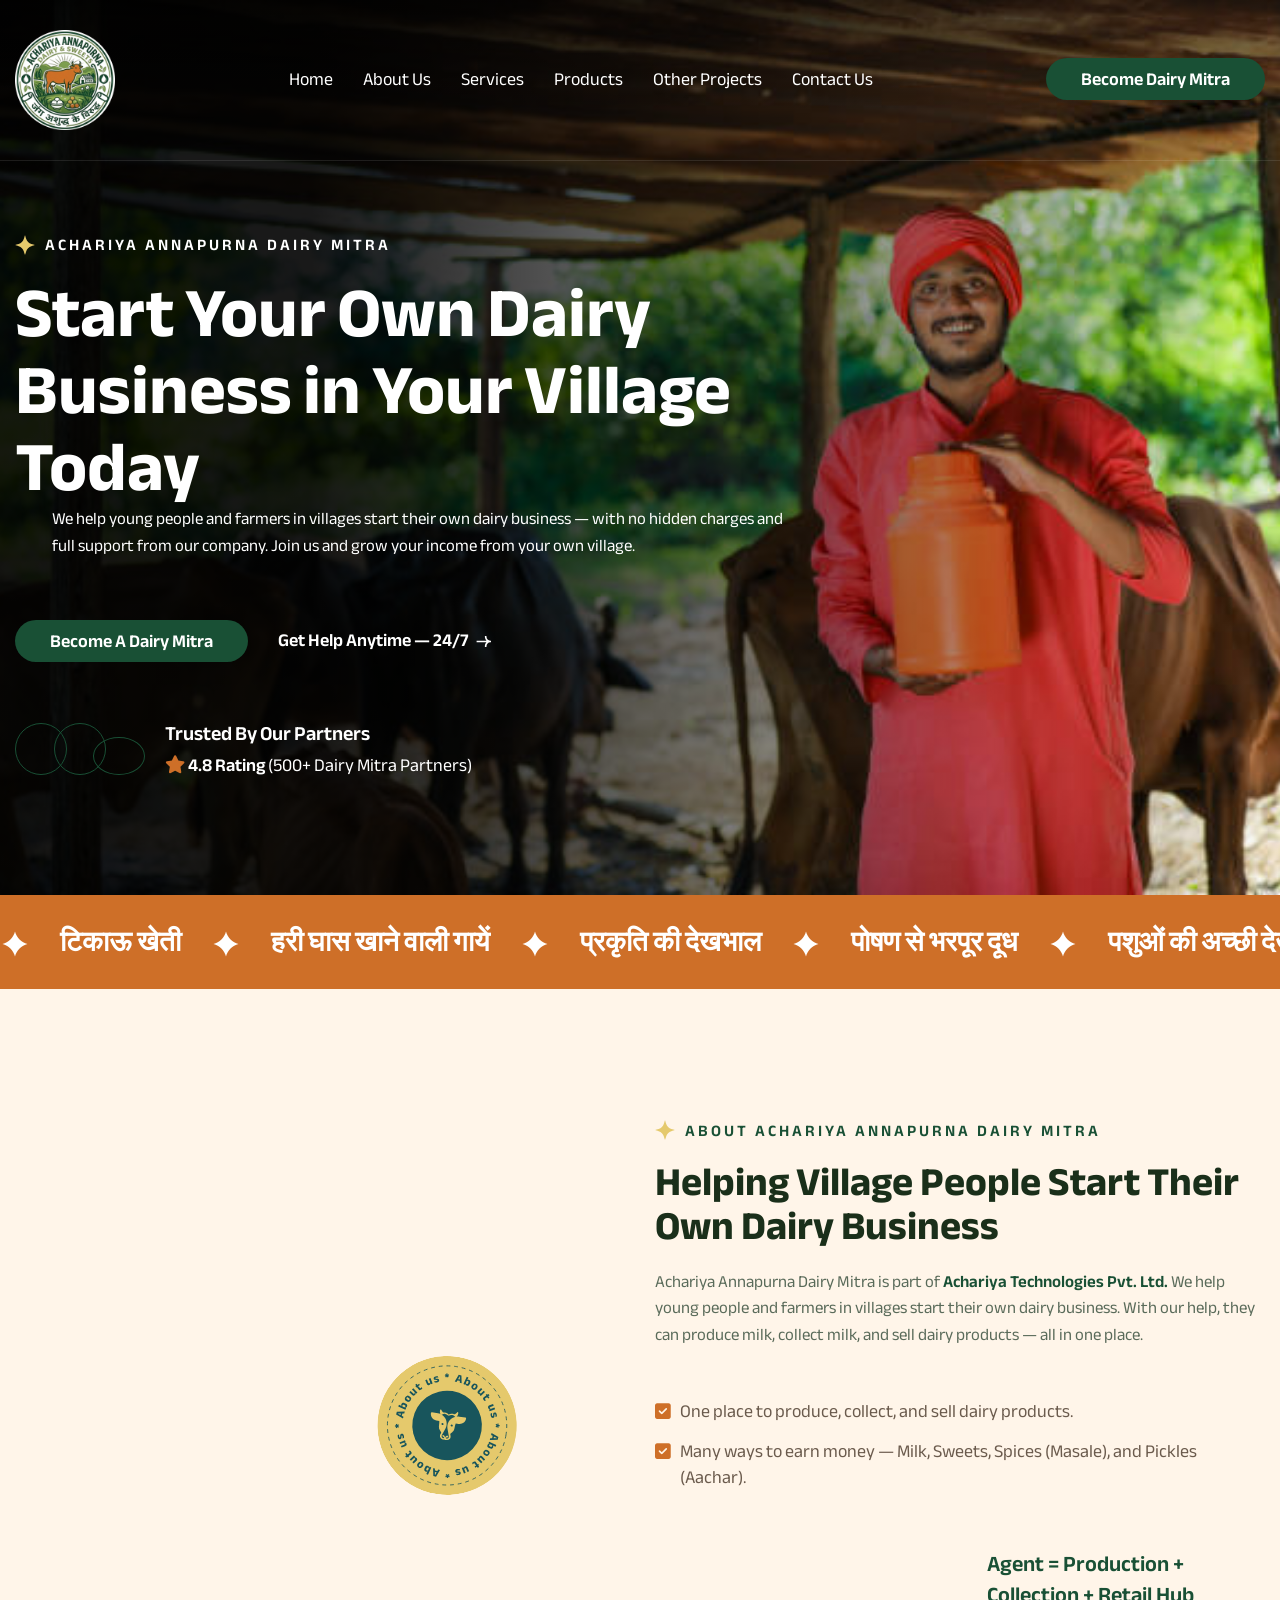
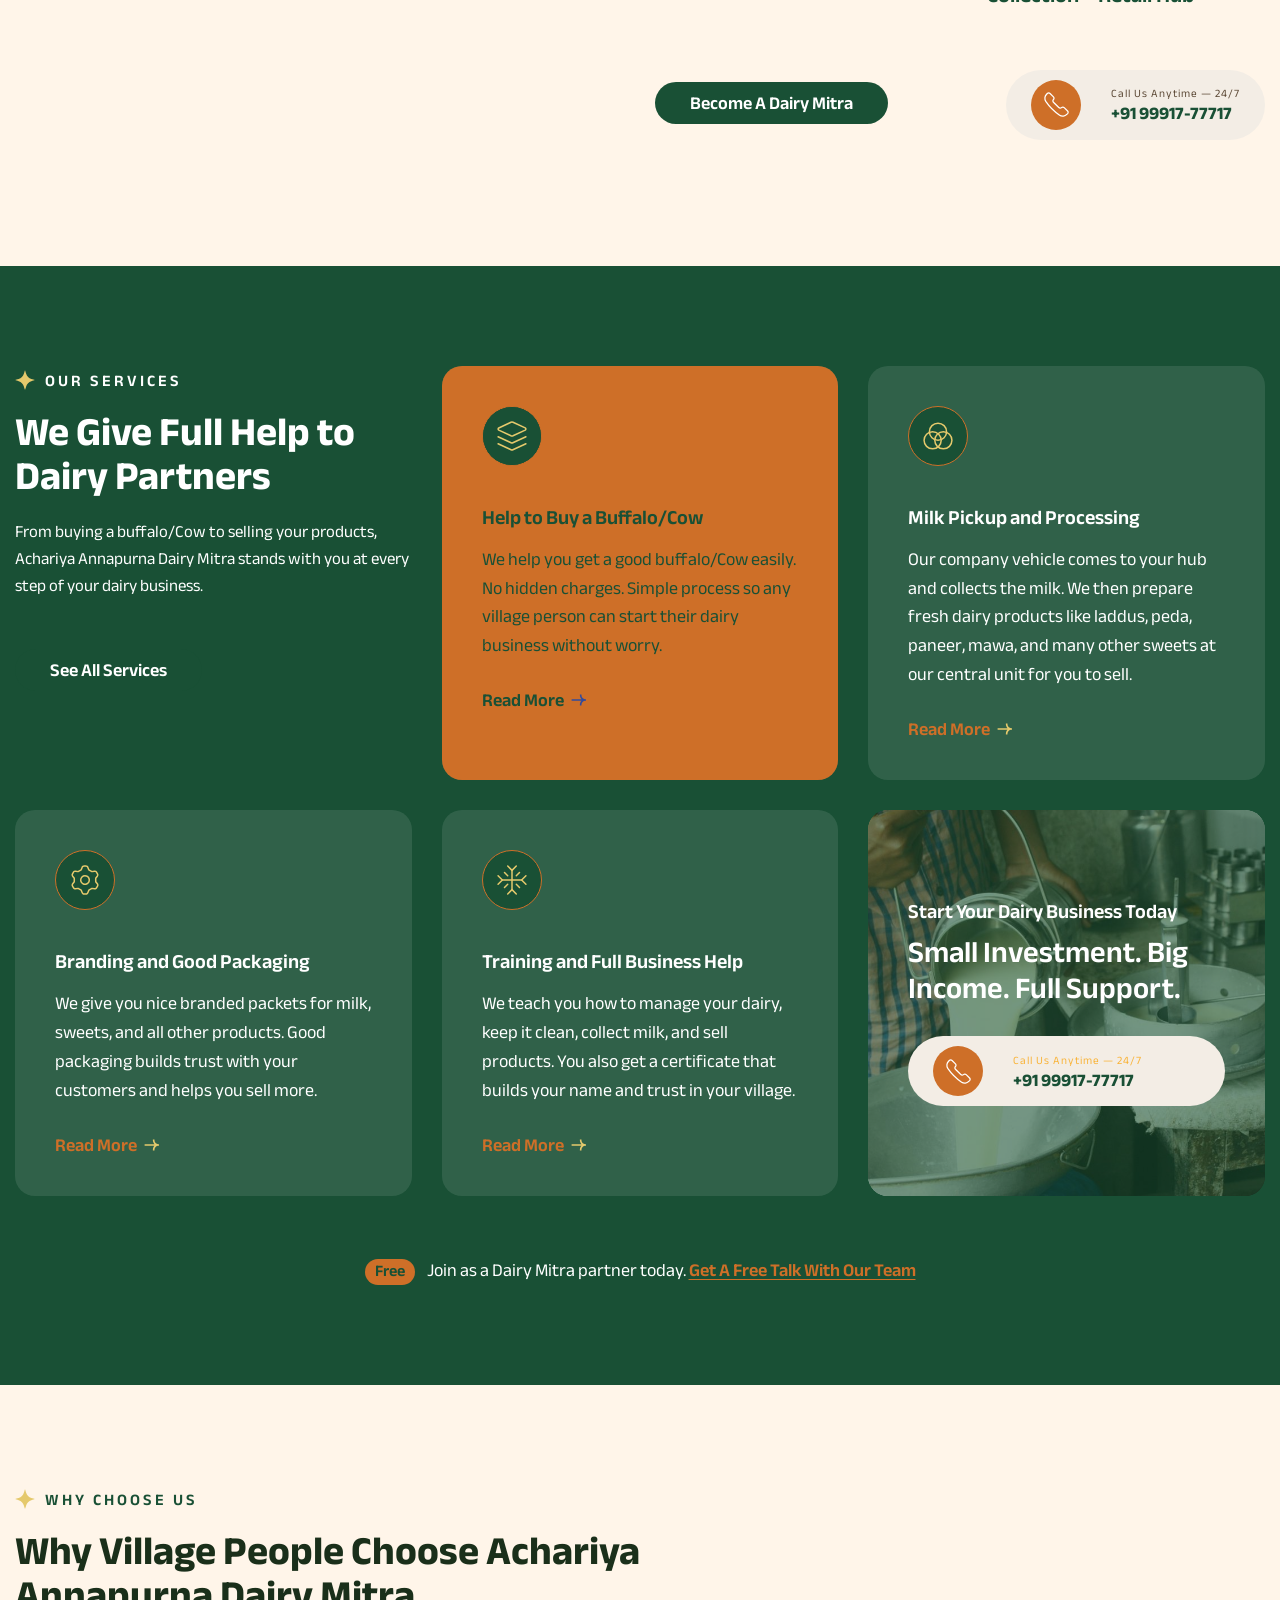
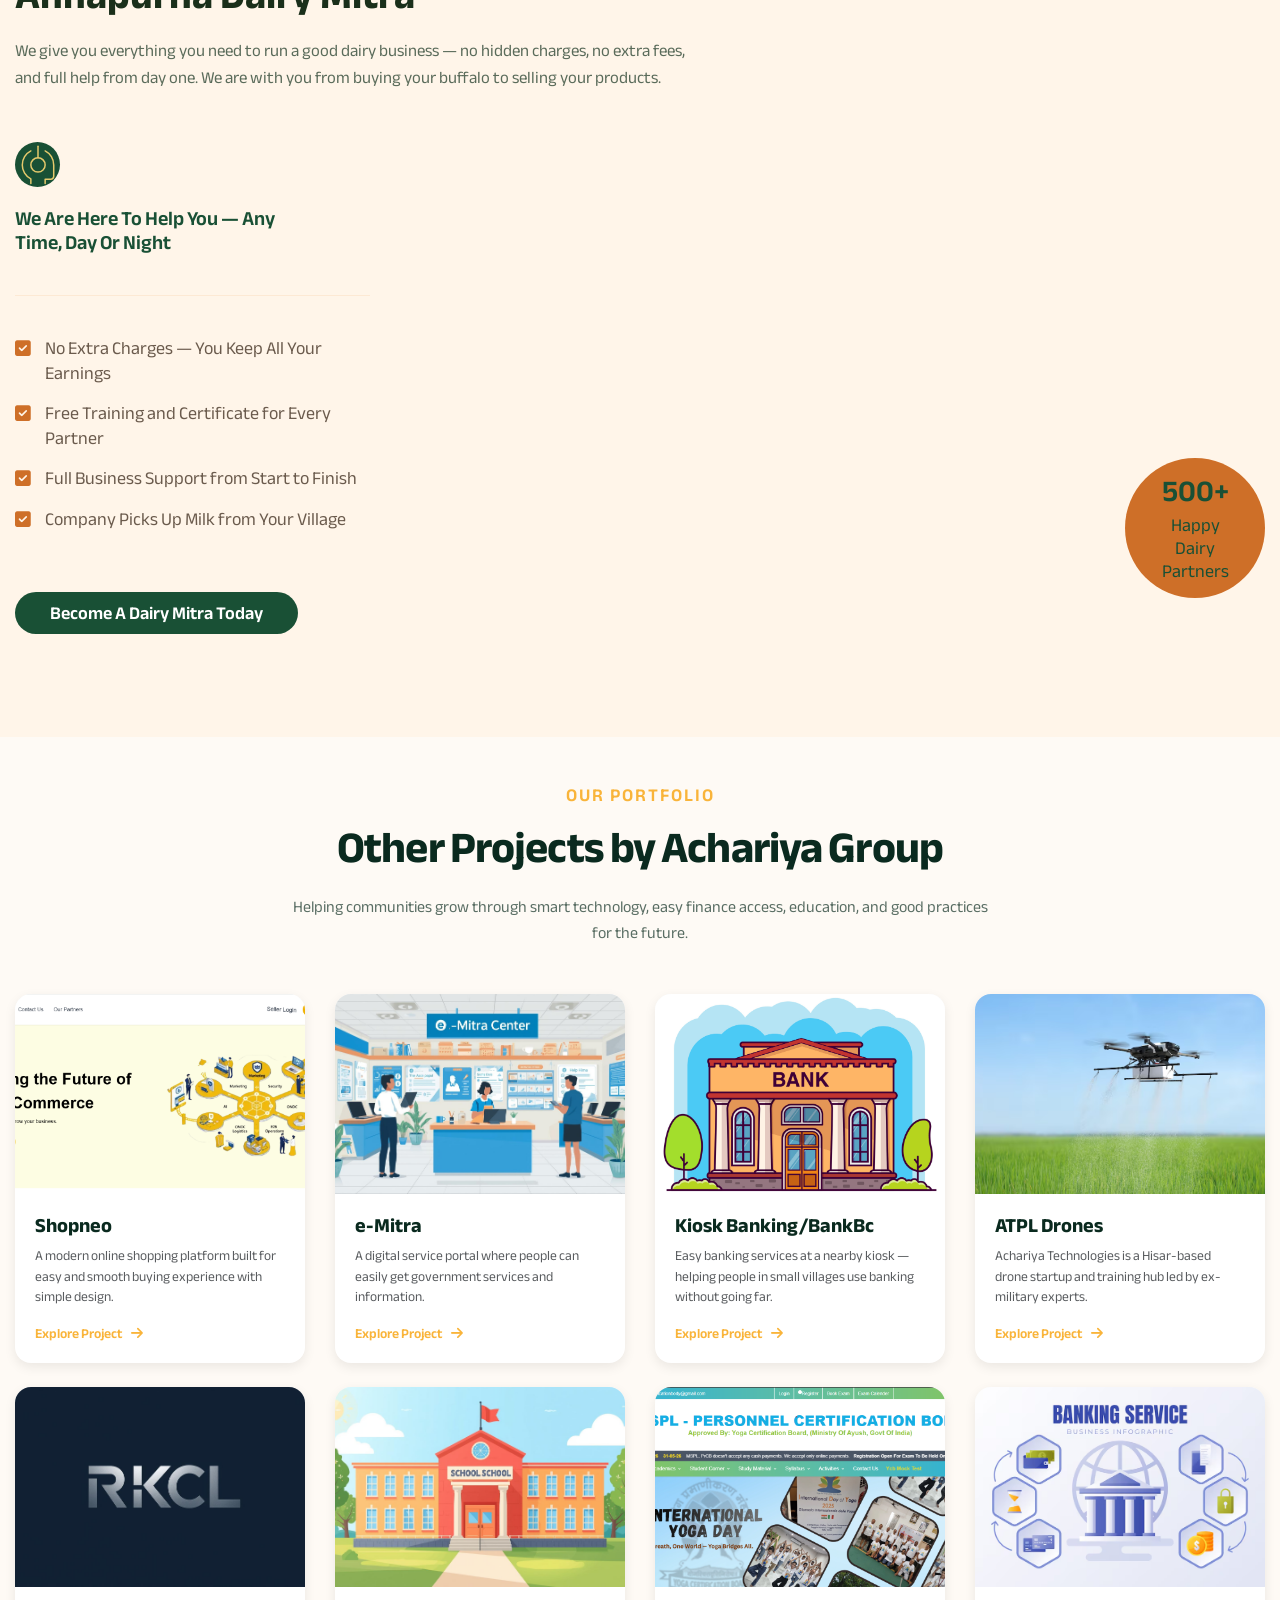
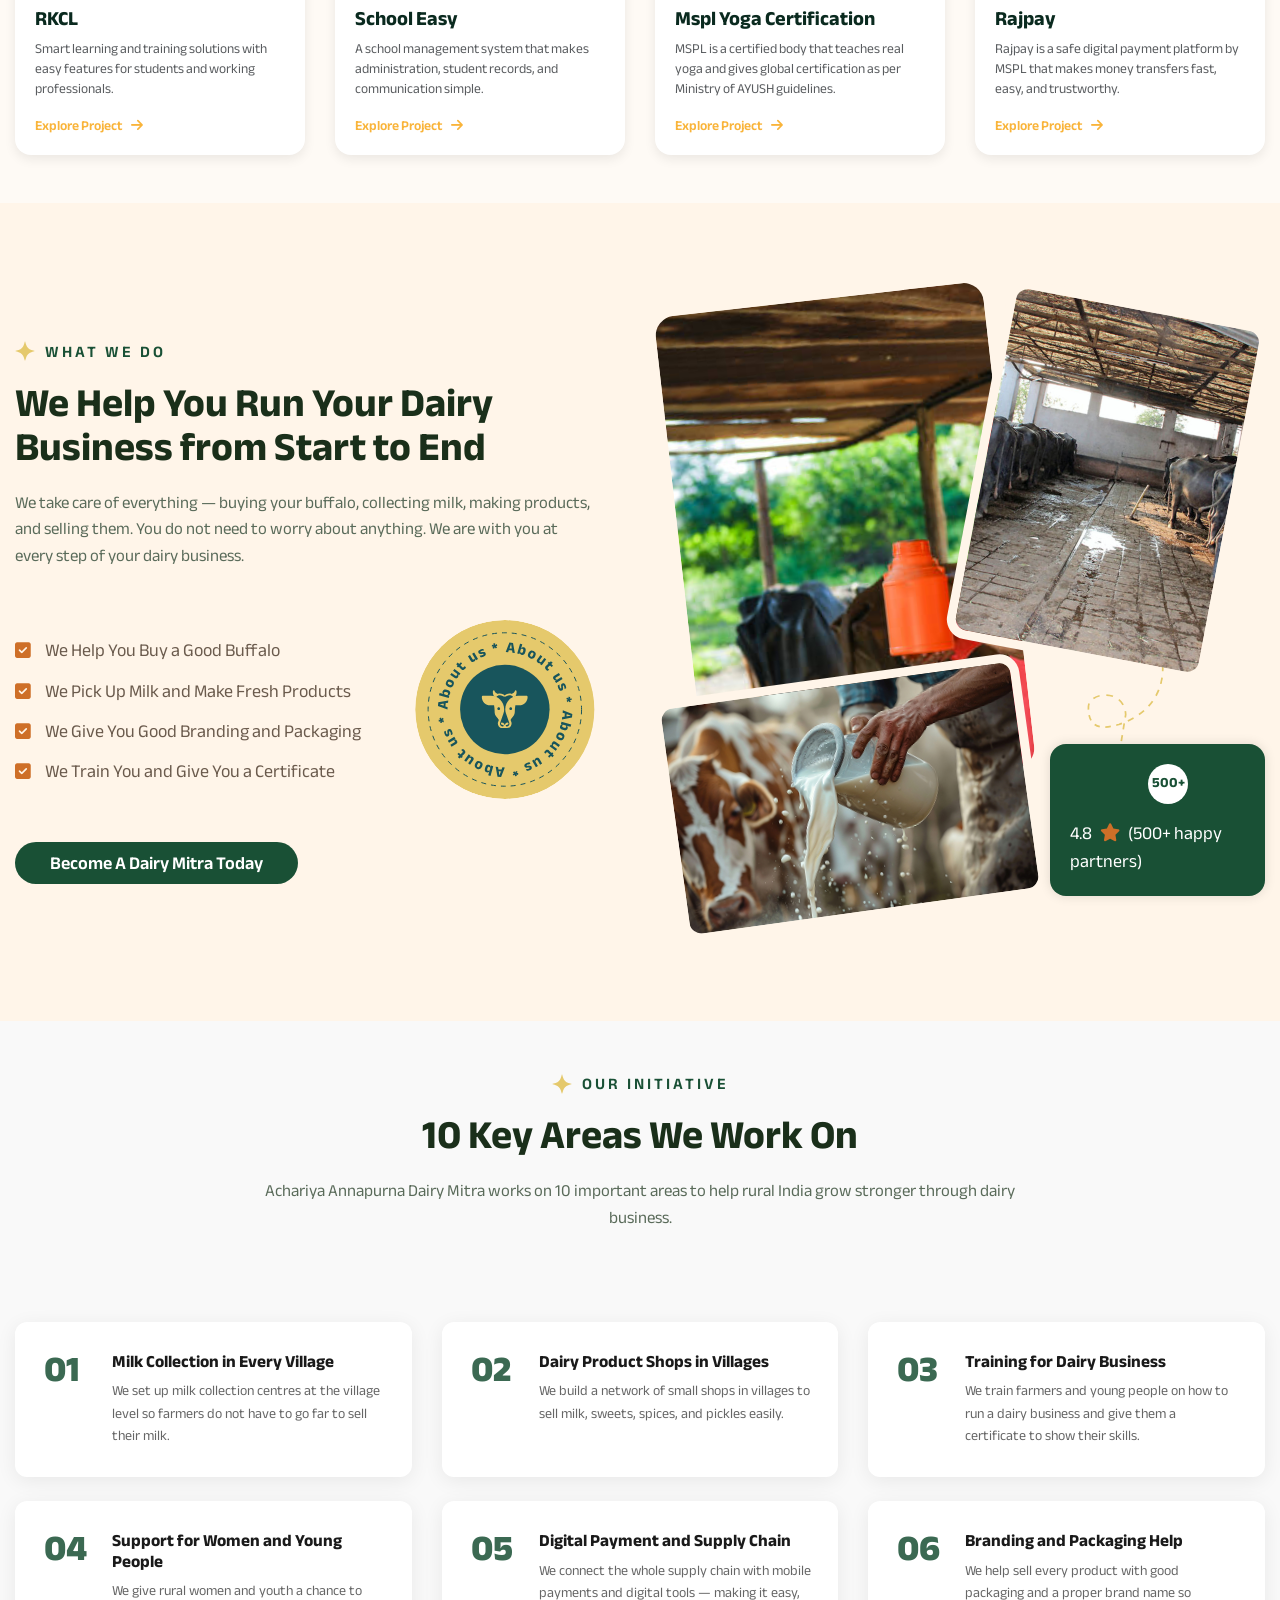
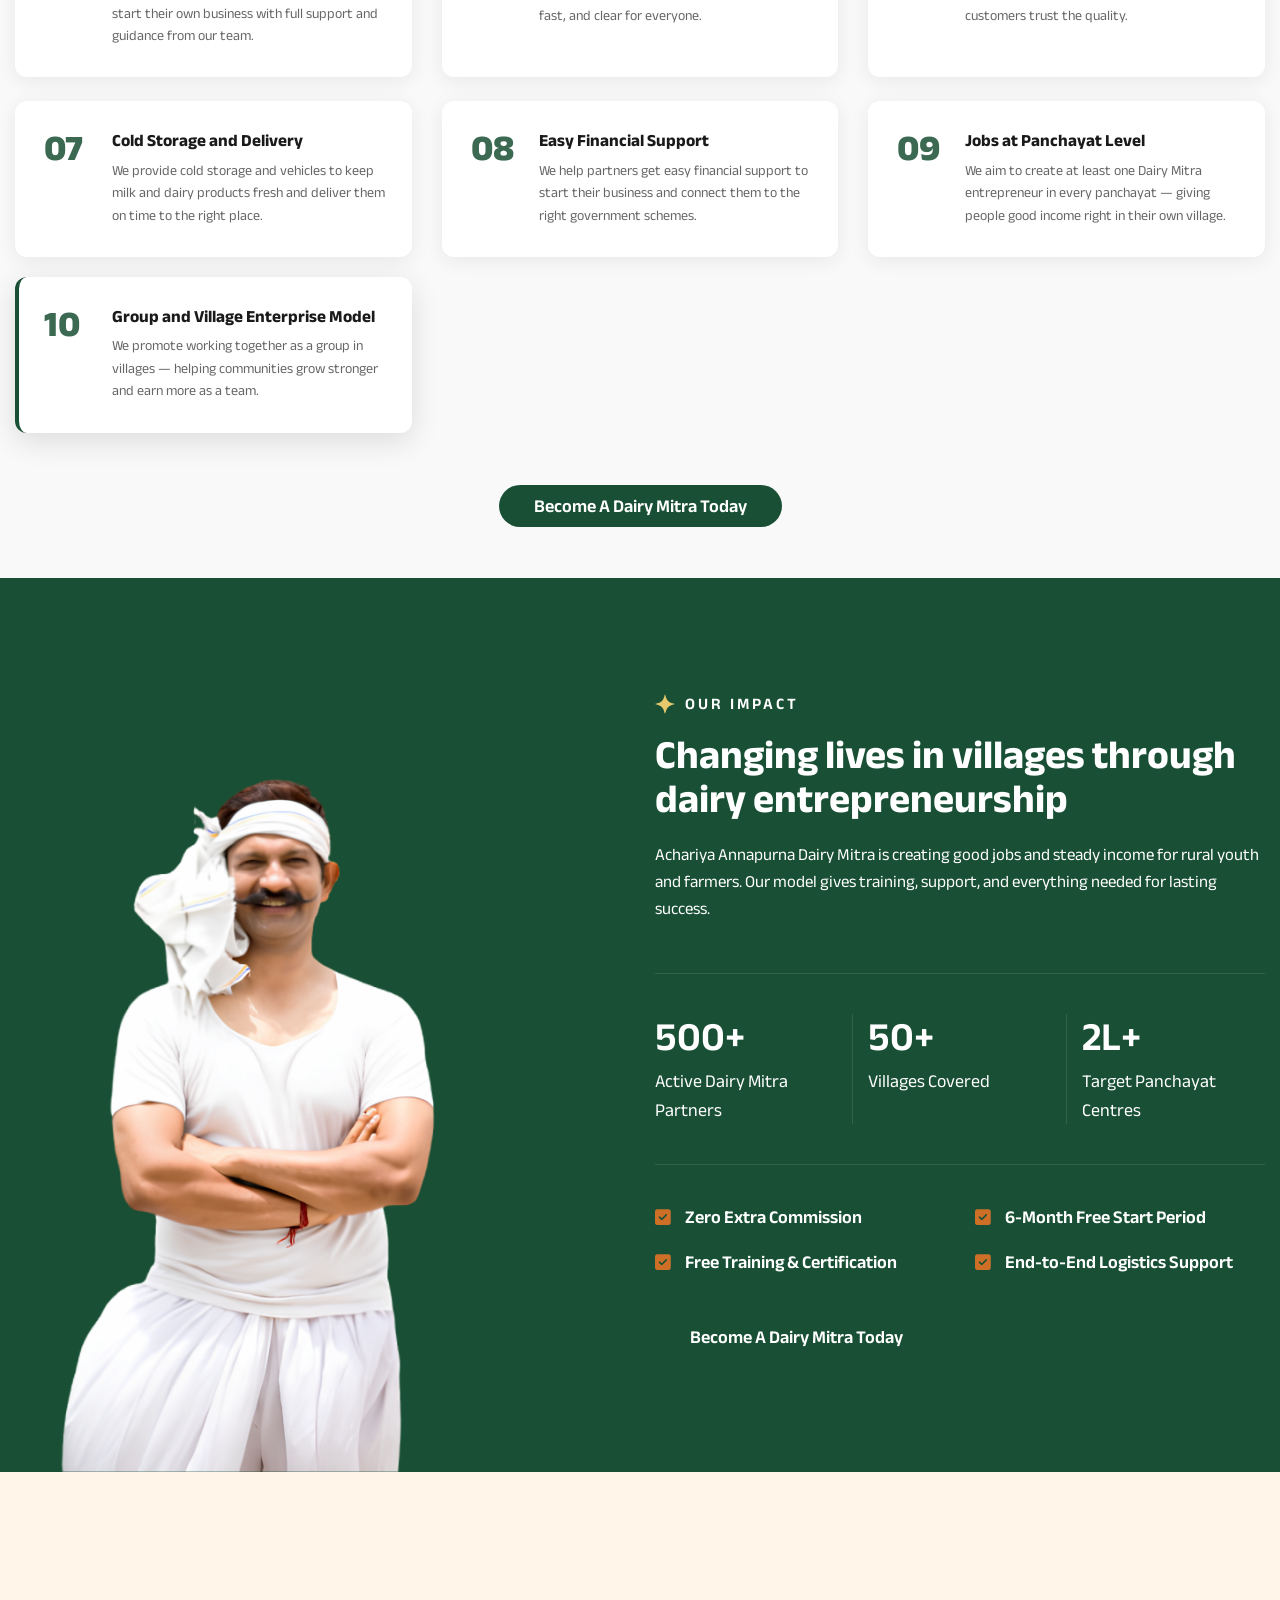
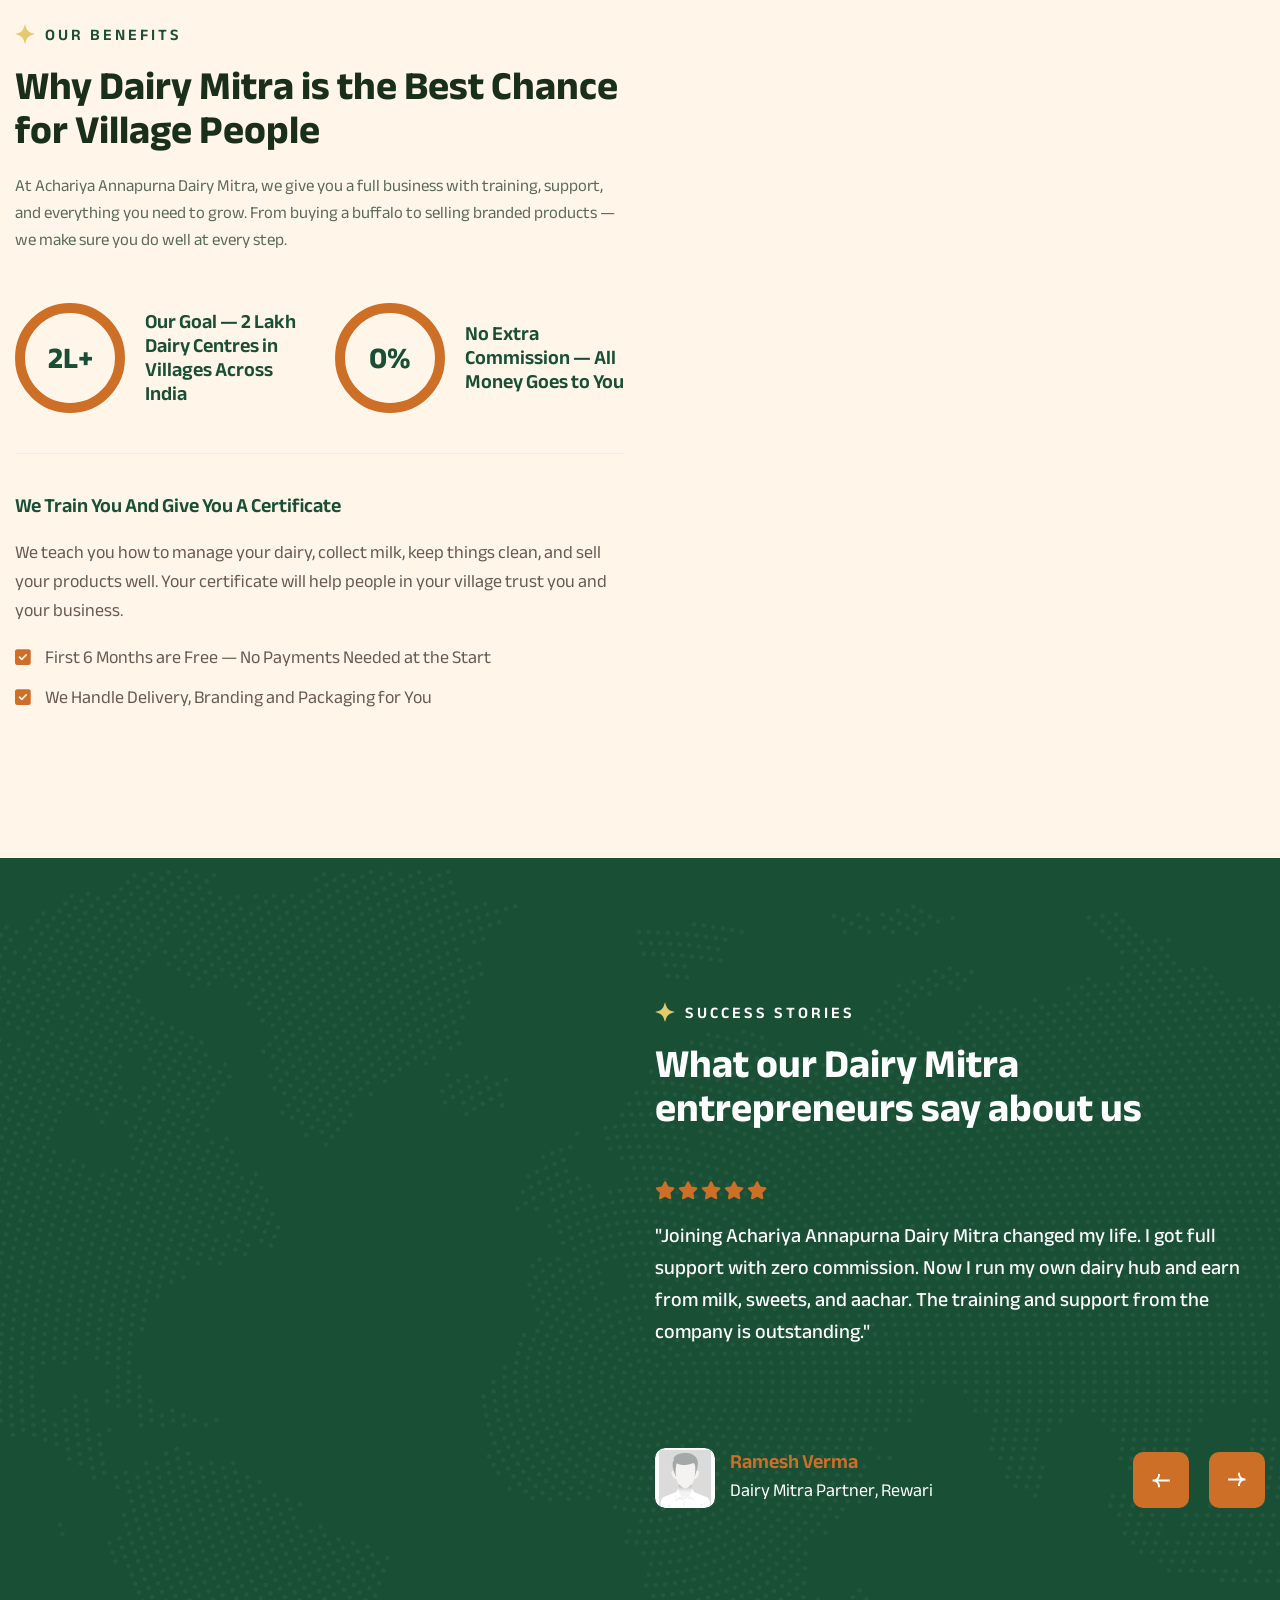
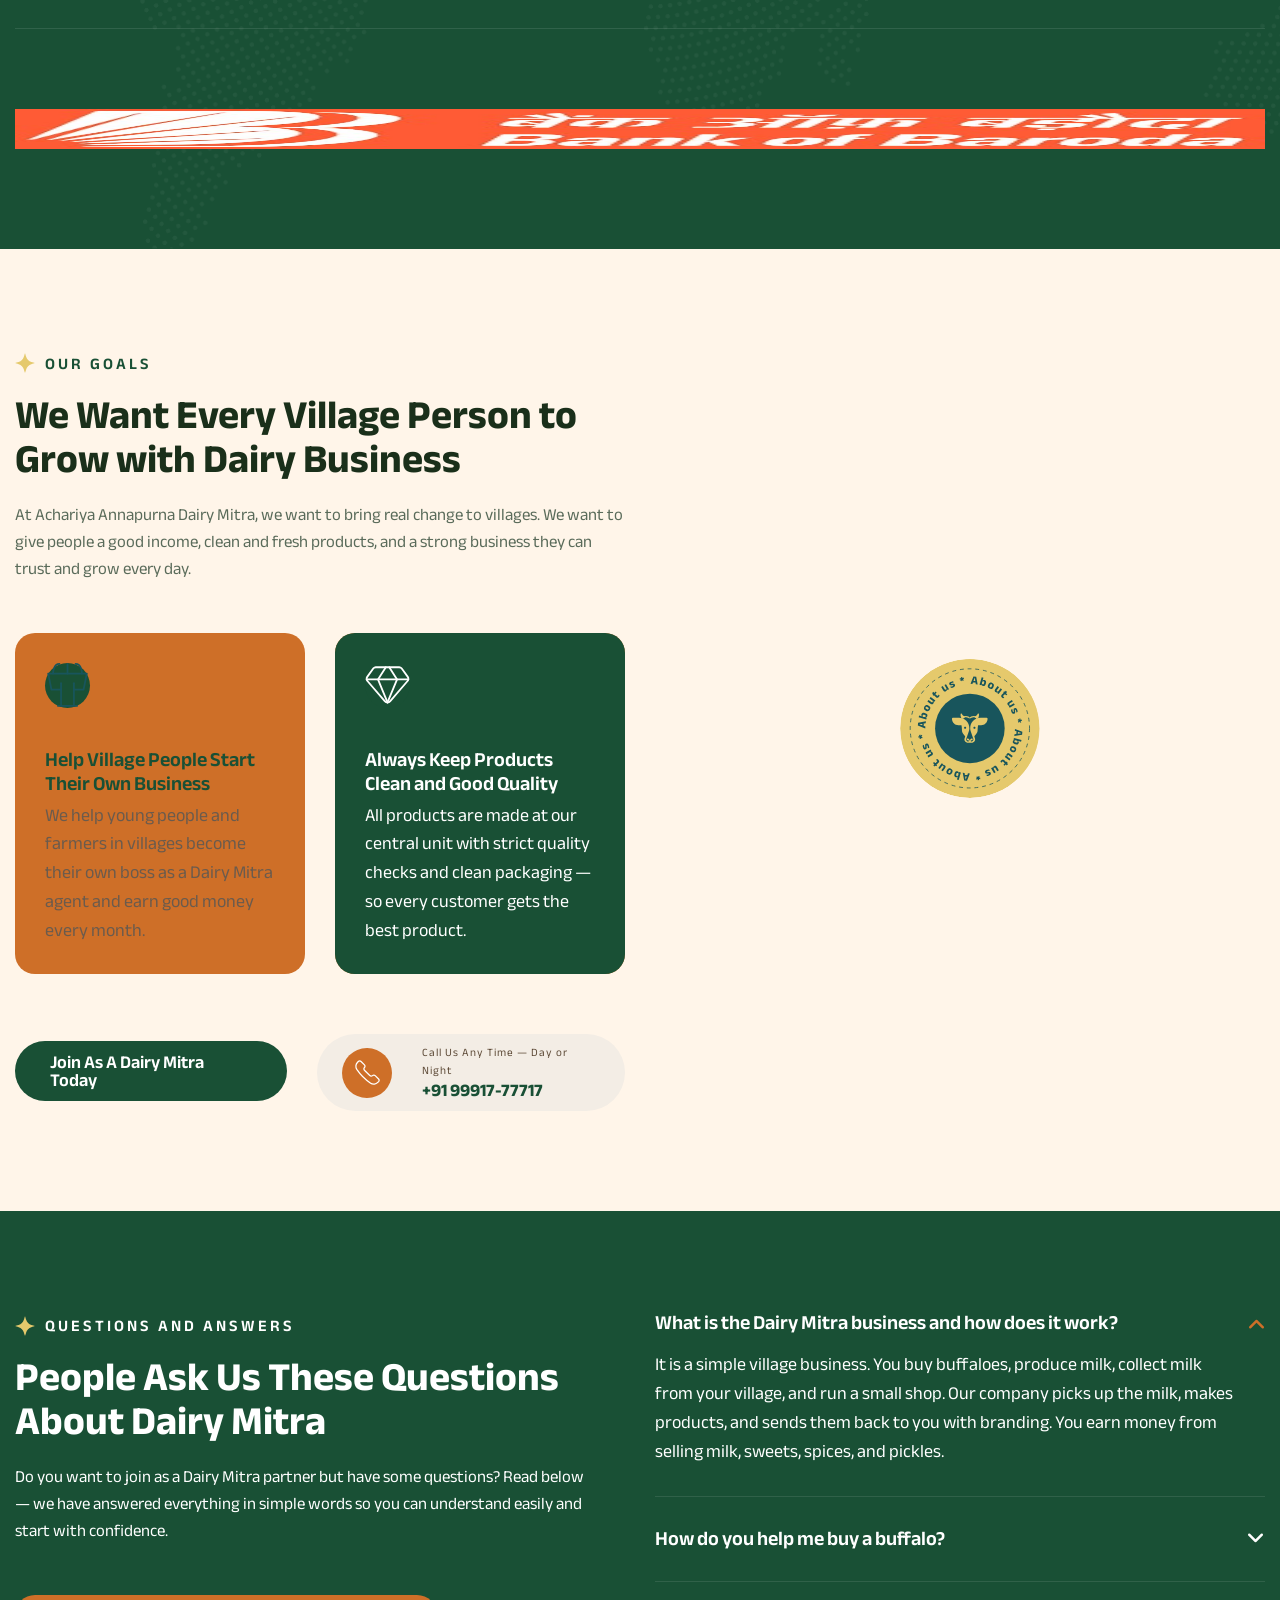
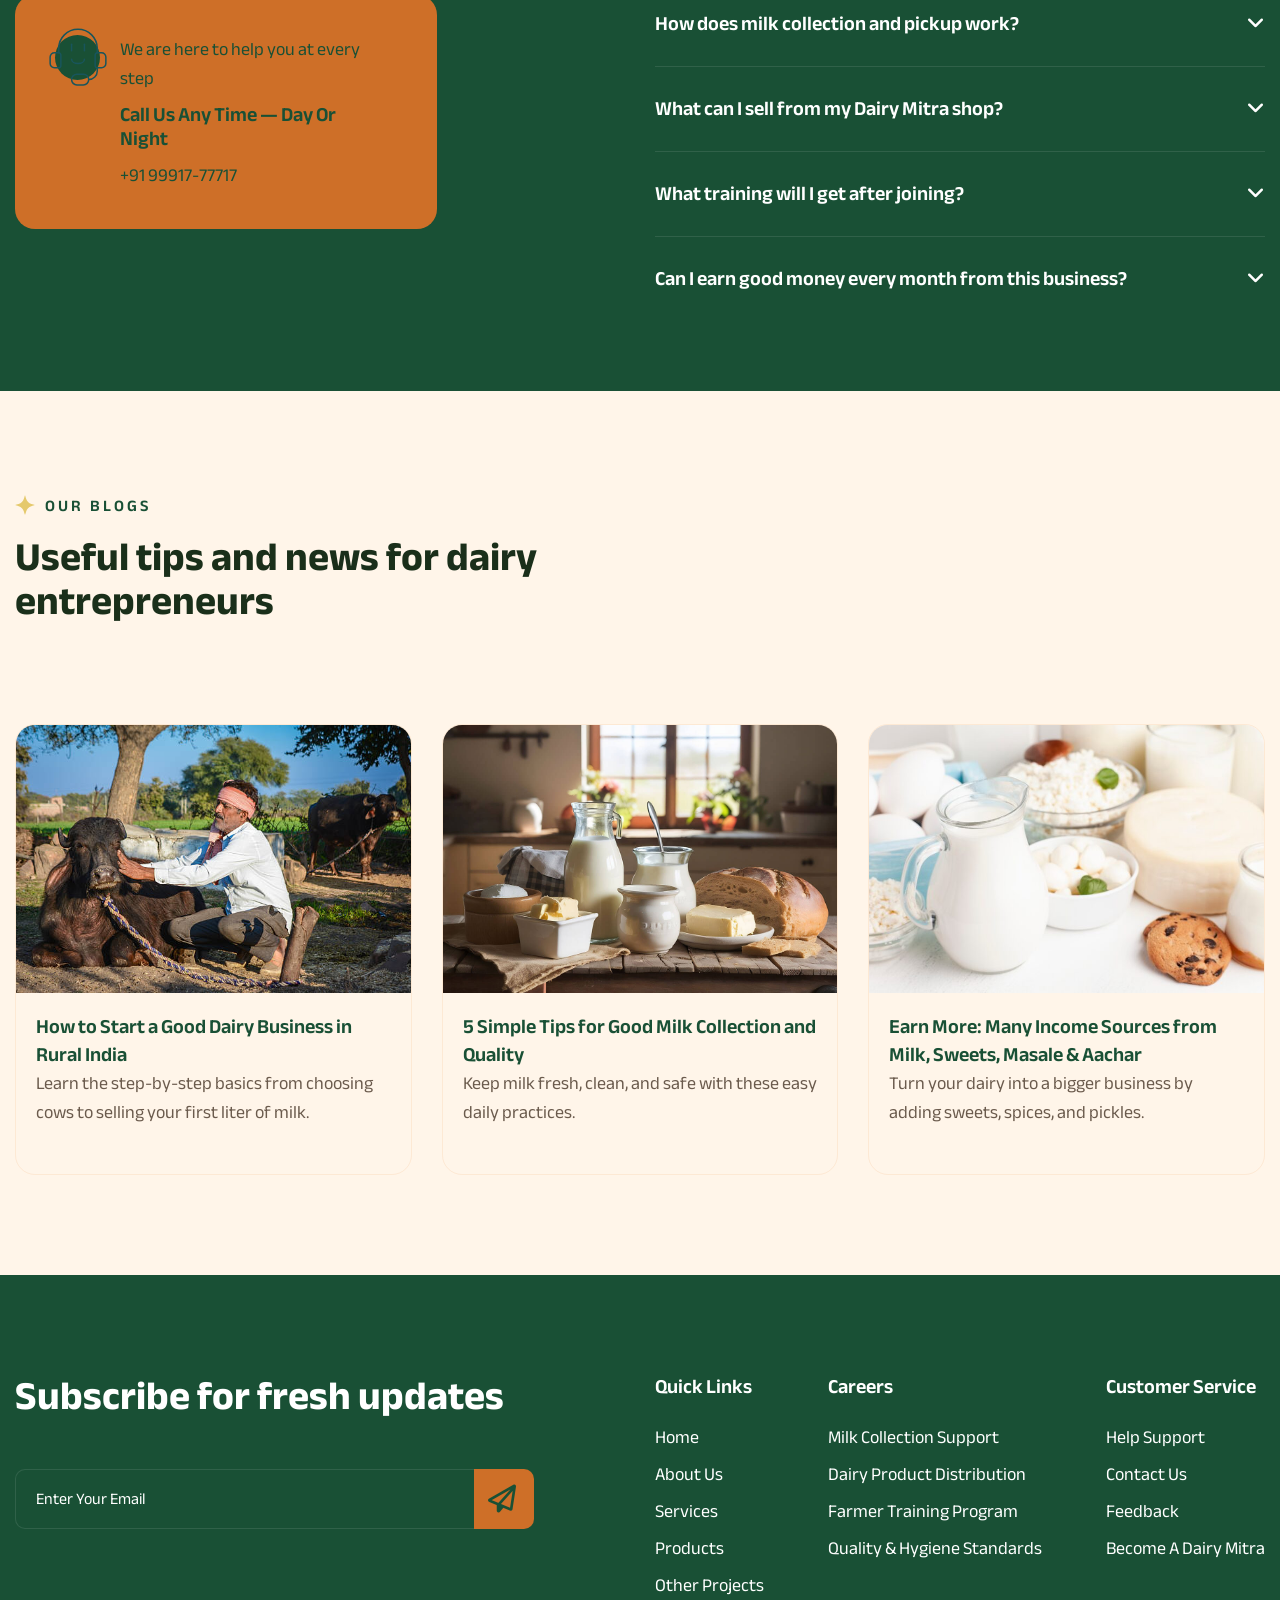
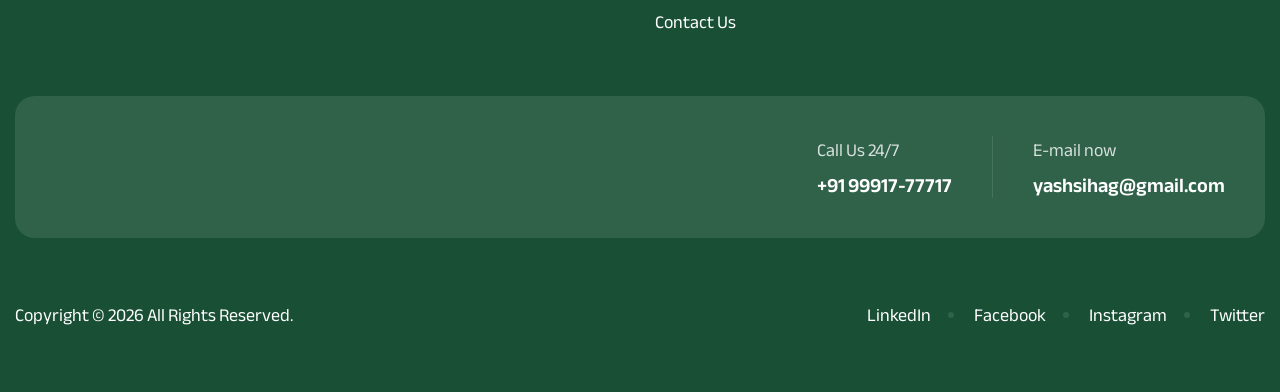
==== index.html @ c920627f "make a more pages" ====
<!DOCTYPE html>
<html lang="en">

<head>
    <!-- Meta -->
    <meta charset="utf-8">
    <meta http-equiv="X-UA-Compatible" content="IE=edge">
    <meta name="viewport" content="width=device-width, initial-scale=1.0, maximum-scale=1">
    <meta name="description" content="">
    <meta name="keywords" content="">
    <meta name="author" content="Awaiken">
    <!-- Page Title -->
    <title>Achariya Dairy</title>
    <!-- Favicon Icon -->
    <link rel="shortcut icon" type="image/x-icon" href="images/logo.png">
    <!-- Google Fonts Css-->
    <link rel="preconnect" href="https://fonts.googleapis.com/">
    <link rel="preconnect" href="https://fonts.gstatic.com/" crossorigin>
    <link href="https://fonts.googleapis.com/css2?family=Anek+Bangla:wght@100..800&amp;display=swap" rel="stylesheet">
    <!-- Bootstrap Css -->
    <link href="css/bootstrap.min.css" rel="stylesheet" media="screen">
    <!-- SlickNav Css -->
    <link href="css/slicknav.min.css" rel="stylesheet">
    <!-- Swiper Css -->
    <link rel="stylesheet" href="css/swiper-bundle.min.css">
    <!-- Font Awesome Icon Css-->
    <link href="css/all.min.css" rel="stylesheet" media="screen">
    <!-- Animated Css -->
    <link href="css/animate.css" rel="stylesheet">
    <!-- Magnific Popup Core Css File -->
    <link rel="stylesheet" href="css/magnific-popup.css">
    <!-- Mouse Cursor Css File -->
    <link rel="stylesheet" href="css/mousecursor.css">
    <!-- Main Custom Css -->
    <link href="css/custom.css" rel="stylesheet" media="screen">
</head>

<body>

    <!-- Preloader Start -->
    <div class="preloader">
        <div class="loading-container">
            <div class="loading"></div>
            <div id="loading-icon"><img src="images/logo.png" alt=""></div>
        </div>
    </div>
    <!-- Preloader End -->

    <!-- Header Start -->
    <header class="main-header">
        <div class="header-sticky">
            <nav class="navbar navbar-expand-lg">
                <div class="container">
                    <!-- Logo Start -->
                    <a class="navbar-brand" href="index.html">
                        <img height="100" width="100" class="h-auto" src="images/logo.png" alt="Logo">
                    </a>
                    <!-- Logo End -->

                    <!-- Main Menu Start -->
                    <div class="collapse navbar-collapse main-menu">
                        <div class="nav-menu-wrapper">
                            <ul class="navbar-nav mr-auto" id="menu">
                                <li class="nav-item"><a class="nav-link" href="index.html">Home</a></li>
                                <li class="nav-item"><a class="nav-link" href="about.html">About Us</a>
                                <li class="nav-item"><a class="nav-link" href="services.html">Services</a></li>
                                <li class="nav-item"><a class="nav-link" href="products.html">Products</a></li>
                                <li class="nav-item"><a class="nav-link" href="projects.html">Other Projects</a></li>
                                <li class="nav-item"><a class="nav-link" href="contact.html">Contact Us</a></li>
                            </ul>
                        </div>

                        <!-- Header Btn Start -->
                        <div class="header-btn">
                            <a href="contact.html" class="btn-default">Become Dairy Mitra</a>
                        </div>
                        <!-- Header Btn End -->
                    </div>
                    <!-- Main Menu End -->
                    <div class="navbar-toggle"></div>
                </div>
            </nav>
            <div class="responsive-menu"></div>
        </div>
    </header>
    <!-- Header End -->

    <!-- Hero Section Start -->
    <div class="hero dark-section parallaxie">
        <div class="container">
            <div class="row align-items-center">
                <div class="col-lg-8 col-md-10">
                    <!-- Hero Content Start -->
                    <div class="hero-content">
                        <!-- Section Title Start -->
                        <div class="section-title">
                            <h3 class="wow fadeInUp">Achariya Annapurna Dairy Mitra</h3>
                            <h1 class="text-anime-style-3" data-cursor="-opaque">Start Your Own Dairy Business in Your
                                Village Today</h1>
                            <p class="wow fadeInUp" data-wow-delay="0.2s">We help young people and farmers in villages
                                start their own dairy business — with no hidden charges and full support
                                from our company. Join us and grow your income from your own village.</p>
                        </div>
                        <!-- Section Title End -->

                        <!-- Hero Button Start -->
                        <div class="hero-btn wow fadeInUp" data-wow-delay="0.4s">
                            <a href="becomePartner.html" class="btn-default btn-highlighted">Become a Dairy Mitra</a>
                            <a href="contact.html" class="readmore-btn">Get Help Anytime — 24/7</a>
                        </div>
                        <!-- Hero Button End -->

                        <div class="hero-content-body">
                            <!-- Satisfy Client Image Start -->
                            <div class="satisfy-client-images">
                                <div class="satisfy-client-img">
                                    <figure class="image-anime reveal">
                                        <img src="images/satisfy-client-img-1.jpg" alt="Dairy Mitra Entrepreneur">
                                    </figure>
                                </div>
                                <div class="satisfy-client-img">
                                    <figure class="image-anime reveal">
                                        <img src="images/satisfy-client-img-2.jpg" alt="Happy Farmer">
                                    </figure>
                                </div>
                                <div class="satisfy-client-img">
                                    <figure class="image-anime reveal">
                                        <img src="images/satisfy-client-img-3.jpg" alt="Milk Collection">
                                    </figure>
                                </div>
                            </div>
                            <!-- Satisfy Client Image End -->

                            <!-- Hero Counter Box Start -->
                            <div class="hero-counter-box wow fadeInUp" data-wow-delay="0.6s">
                                <h3>Trusted by Our Partners</h3>
                                <p><i class="fa-solid fa-star"></i> <span>4.8 Rating</span> (500+ Dairy Mitra Partners)
                                </p>
                            </div>
                            <!-- Hero Counter Box End -->
                        </div>
                    </div>
                    <!-- Hero Content End -->
                </div>
            </div>
        </div>
    </div>
    <!-- Hero Section End -->

    <!-- Scrolling Ticker Section Start -->
    <div class="our-scrolling-ticker">
        <!-- Scrolling Ticker Start -->
        <div class="scrolling-ticker-box">
            <div class="scrolling-content">
                <span><img src="images/icon-sparkle.svg" alt="">टिकाऊ खेती</span>
                <span><img src="images/icon-sparkle.svg" alt="">हरी घास खाने वाली गायें</span>
                <span><img src="images/icon-sparkle.svg" alt="">प्रकृति की देखभाल</span>
                <span><img src="images/icon-sparkle.svg" alt="">पोषण से भरपूर दूध</span>
                <span><img src="images/icon-sparkle.svg" alt="">पशुओं की अच्छी देखभाल</span>
                <span><img src="images/icon-sparkle.svg" alt="">डेयरी मित्र पार्टनर</span>
                <span><img src="images/icon-sparkle.svg" alt="">शुद्ध देसी दूध</span>
                <span><img src="images/icon-sparkle.svg" alt="">गाँव में रोजगार</span>
                <span><img src="images/icon-sparkle.svg" alt="">किसानों की मदद</span>
                <span><img src="images/icon-sparkle.svg" alt="">स्वच्छ डेयरी उत्पाद</span>
                <span><img src="images/icon-sparkle.svg" alt="">अपना व्यवसाय शुरू करें</span>
                <span><img src="images/icon-sparkle.svg" alt="">भारतीय डेयरी परंपरा</span>
            </div>

            <div class="scrolling-content">
                <span><img src="images/icon-sparkle.svg" alt="">टिकाऊ खेती</span>
                <span><img src="images/icon-sparkle.svg" alt="">हरी घास खाने वाली गायें</span>
                <span><img src="images/icon-sparkle.svg" alt="">प्रकृति की देखभाल</span>
                <span><img src="images/icon-sparkle.svg" alt="">पोषण से भरपूर दूध</span>
                <span><img src="images/icon-sparkle.svg" alt="">पशुओं की अच्छी देखभाल</span>
                <span><img src="images/icon-sparkle.svg" alt="">डेयरी मित्र पार्टनर</span>
                <span><img src="images/icon-sparkle.svg" alt="">शुद्ध देसी दूध</span>
                <span><img src="images/icon-sparkle.svg" alt="">गाँव में रोजगार</span>
                <span><img src="images/icon-sparkle.svg" alt="">किसानों की मदद</span>
                <span><img src="images/icon-sparkle.svg" alt="">स्वच्छ डेयरी उत्पाद</span>
                <span><img src="images/icon-sparkle.svg" alt="">अपना व्यवसाय शुरू करें</span>
                <span><img src="images/icon-sparkle.svg" alt="">भारतीय डेयरी परंपरा</span>
            </div>
        </div>
        <!-- Scrolling Ticker End -->
    </div>
    <!-- Scrolling Ticker Section End -->

    <!-- About Us Section Start -->
    <div class="about-us">
        <div class="container">
            <div class="row align-items-center">
                <div class="col-lg-6">
                    <!-- About Us Image Start -->
                    <div class="about-us-images">
                        <div class="about-image-1">
                            <figure class="image-anime reveal">
                                <img src="images/about-img-1.jpg" alt="Achariya Annapurna Dairy Mitra Farm">
                            </figure>
                        </div>
                        <div class="about-image-2">
                            <figure class="image-anime reveal">
                                <img src="images/about-img-2.jpg" alt="Milk Collection Hub">
                            </figure>
                        </div>
                        <div class="about-image-3">
                            <figure class="image-anime reveal">
                                <img src="images/about-img-3.jpg" alt="Dairy Products">
                            </figure>
                            <div class="about-image-circle">
                                <a href="contact.html">
                                    <img src="images/about-us-circle.svg" alt="">
                                </a>
                            </div>
                        </div>
                    </div>
                    <!-- About Us Image End -->
                </div>

                <div class="col-lg-6">
                    <!-- About Us Content Start -->
                    <div class="about-us-content">
                        <!-- Section Title Start -->
                        <div class="section-title">
                            <h3 class="wow fadeInUp">About Achariya Annapurna Dairy Mitra</h3>
                            <h2 class="text-anime-style-3" data-cursor="-opaque">Helping Village People Start Their Own
                                Dairy Business</h2>
                            <p class="wow fadeInUp" data-wow-delay="0.2s">Achariya Annapurna Dairy Mitra is part of
                                <a href="https://achariyagroup.in/" target="_blank">Achariya Technologies Pvt. Ltd.</a>
                                We help young people and farmers in villages start
                                their own dairy business. With our help, they can produce milk, collect milk, and
                                sell dairy products — all in one place.</p>
                        </div>
                        <!-- Section Title End -->

                        <!-- About Us List Start -->
                        <div class="about-us-list wow fadeInUp" data-wow-delay="0.4s">
                            <ul>
                                <li>One place to produce, collect, and sell dairy products.</li>
                                <li>Many ways to earn money — Milk, Sweets, Spices (Masale), and Pickles (Aachar).</li>
                            </ul>
                        </div>
                        <!-- About Us List End -->

                        <!-- About Us Body Start -->
                        <div class="about-us-body">
                            <div class="about-body-image">
                                <figure class="image-anime reveal">
                                    <img src="images/about-body-image.jpg" alt="Business Flow">
                                </figure>
                            </div>
                            <div class="about-body-content wow fadeInUp" data-wow-delay="0.6s">
                                <h3>Agent = Production + Collection + Retail Hub</h3>
                            </div>
                        </div>
                        <!-- About Us Body End -->

                        <!-- About Us Footer Start -->
                        <div class="about-us-footer wow fadeInUp" data-wow-delay="0.8s">
                            <div class="about-us-btn">
                                <a href="becomePartner.html" class="btn-default">Become A Dairy Mitra</a>
                            </div>
                            <div class="contact-now-box">
                                <div class="icon-box">
                                    <img src="images/icon-phone-white.svg" alt="">
                                </div>
                                <div class="contact-now-box-content">
                                    <p>Call Us Anytime — 24/7</p>
                                    <h3><a href="tel:+919991777717">+91 99917-77717</a></h3>
                                </div>
                            </div>
                        </div>
                        <!-- About Us Footer End -->
                    </div>
                    <!-- About Us Content End -->
                </div>
            </div>
        </div>
    </div>
    <!-- About Us Section End -->

    <!-- Our Services Section Start -->
    <div class="our-services dark-section">
        <div class="container">
            <div class="row services-list">

                <div class="col-lg-4 col-md-6">
                    <div class="our-service-content">
                        <!-- Section Title Start -->
                        <div class="section-title">
                            <h3 class="wow fadeInUp">our services</h3>
                            <h2 class="text-anime-style-3" data-cursor="-opaque">We Give Full Help to Dairy Partners
                            </h2>
                            <p class="wow fadeInUp" data-wow-delay="0.2s">From buying a buffalo/Cow to selling your
                                products,
                                Achariya Annapurna Dairy Mitra stands with you at every step of your dairy business.</p>
                        </div>
                        <!-- Section Title End -->

                        <!-- Our Service Button Start -->
                        <div class="our-service-button wow fadeInUp" data-wow-delay="0.4s">
                            <a href="services.html" class="btn-default btn-highlighted">See All Services</a>
                        </div>
                        <!-- Our Service Button End -->
                    </div>
                </div>

                <div class="col-lg-4 col-md-6">
                    <!-- Service Item Start -->
                    <div class="service-item active wow fadeInUp">
                        <div class="icon-box">
                            <img src="images/icon-service-1.svg" alt="">
                        </div>
                        <div class="service-item-content">
                            <h3><a href="service-single.html">Help to Buy a Buffalo/Cow</a></h3>
                            <p>We help you get a good buffalo/Cow easily. No hidden charges. Simple process so any
                                village person can start their dairy business without worry.</p>
                        </div>
                        <div class="service-readmore-btn">
                            <a href="service-single.html" class="readmore-btn">read more</a>
                        </div>
                    </div>
                    <!-- Service Item End -->
                </div>

                <div class="col-lg-4 col-md-6">
                    <!-- Service Item Start -->
                    <div class="service-item wow fadeInUp" data-wow-delay="0.2s">
                        <div class="icon-box">
                            <img src="images/icon-service-2.svg" alt="">
                        </div>
                        <div class="service-item-content">
                            <h3><a href="service-single.html">Milk Pickup and Processing</a></h3>
                            <p>Our company vehicle comes to your hub and collects the milk. We then prepare fresh dairy products like laddus, peda, paneer, mawa, and many other sweets at our central unit for you to sell.</p>
                        </div>
                        <div class="service-readmore-btn">
                            <a href="service-single.html" class="readmore-btn">read more</a>
                        </div>
                    </div>
                    <!-- Service Item End -->
                </div>

                <div class="col-lg-4 col-md-6">
                    <!-- Service Item Start -->
                    <div class="service-item wow fadeInUp" data-wow-delay="0.4s">
                        <div class="icon-box">
                            <img src="images/icon-service-3.svg" alt="">
                        </div>
                        <div class="service-item-content">
                            <h3><a href="service-single.html">Branding and Good Packaging</a></h3>
                            <p>We give you nice branded packets for milk, sweets, and all other products.
                                Good packaging builds trust with your customers and helps you sell more.</p>
                        </div>
                        <div class="service-readmore-btn">
                            <a href="service-single.html" class="readmore-btn">read more</a>
                        </div>
                    </div>
                    <!-- Service Item End -->
                </div>

                <div class="col-lg-4 col-md-6">
                    <!-- Service Item Start -->
                    <div class="service-item wow fadeInUp" data-wow-delay="0.6s">
                        <div class="icon-box">
                            <img src="images/icon-service-4.svg" alt="">
                        </div>
                        <div class="service-item-content">
                            <h3><a href="service-single.html">Training and Full Business Help</a></h3>
                            <p>We teach you how to manage your dairy, keep it clean, collect milk, and sell products.
                                You also get a certificate that builds your name and trust in your village.</p>
                        </div>
                        <div class="service-readmore-btn">
                            <a href="service-single.html" class="readmore-btn">read more</a>
                        </div>
                    </div>
                    <!-- Service Item End -->
                </div>

                <div class="col-lg-4 col-md-6">
                    <div class="service-cta-box wow fadeInUp" data-wow-delay="0.8s">
                        <!-- Service Content Info Start -->
                        <div class="service-cta-box-info">
                            <h3>Start Your Dairy Business Today</h3>
                            <h2>Small Investment. Big Income. Full Support.</h2>
                        </div>
                        <!-- Service Content Info End -->

                        <!-- Contact Now Box Start -->
                        <div class="contact-now-box">
                            <div class="icon-box">
                                <img src="images/icon-phone-white.svg" alt="">
                            </div>
                            <div class="contact-now-box-content">
                                <p class="text-primary">Call Us Anytime — 24/7</p>
                                <h3><a href="tel:+919991777717">+91 99917-77717</a></h3>
                            </div>
                        </div>
                        <!-- Contact Now Box End -->
                    </div>
                </div>

                <div class="col-lg-12">
                    <!-- Section Footer Text Start -->
                    <div class="section-footer-text wow fadeInUp" data-wow-delay="1s">
                        <p><span>free</span>Join as a Dairy Mitra partner today. <a href="contact.html">Get a free talk
                                with our team</a></p>
                    </div>
                    <!-- Section Footer Text End -->
                </div>

            </div>
        </div>
    </div>
    <!-- Our Services Section End -->

    <!-- Why Choose Us Section Start -->
    <div class="why-choose-us">
        <div class="container">
            <div class="row align-items-center">
                <div class="col-lg-12">
                    <div class="why-choose-box">
                        <!-- Why Choose Content Start -->
                        <div class="why-choose-content">
                            <!-- Section Title Start -->
                            <div class="section-title">
                                <h3 class="wow fadeInUp">why choose us</h3>
                                <h2 class="text-anime-style-3" data-cursor="-opaque">Why Village People Choose Achariya
                                    Annapurna Dairy Mitra</h2>
                                <p class="wow fadeInUp" data-wow-delay="0.2s">We give you everything you need to run a
                                    good dairy business — no hidden charges, no extra fees, and full help
                                    from day one. We are with you from buying your buffalo to selling your products.</p>
                            </div>
                            <!-- Section Title End -->

                            <!-- Why Choose Body Start -->
                            <div class="why-choose-body">
                                <!-- Why Choose Content Box Start -->
                                <div class="why-choose-content-box">
                                    <!-- Why Choose Item Start -->
                                    <div class="why-choose-item wow fadeInUp" data-wow-delay="0.4s">
                                        <div class="icon-box">
                                            <img src="images/icon-why-choose-body.svg" alt="">
                                        </div>
                                        <div class="why-choose-item-content">
                                            <h3>We Are Here to Help You — Any Time, Day or Night</h3>
                                        </div>
                                    </div>
                                    <!-- Why Choose Item End -->

                                    <!-- Why Choose List Start -->
                                    <div class="why-choose-list wow fadeInUp" data-wow-delay="0.6s">
                                        <ul>
                                            <li>No Extra Charges — You Keep All Your Earnings</li>
                                            <li>Free Training and Certificate for Every Partner</li>
                                            <li>Full Business Support from Start to Finish</li>
                                            <li>Company Picks Up Milk from Your Village</li>
                                        </ul>
                                    </div>
                                    <!-- Why Choose List End -->

                                    <!-- Why Choose Button Start -->
                                    <div class="why-choose-btn wow fadeInUp" data-wow-delay="0.8s">
                                        <a href="becomePartner.html" class="btn-default">Become a Dairy Mitra Today</a>
                                    </div>
                                    <!-- Why Choose Button End -->
                                </div>
                                <!-- Why Choose Content Box End -->

                                <!-- Why Choose Body Image Start -->
                                <div class="why-choose-body-img">
                                    <figure class="image-anime reveal">
                                        <img src="images/why-choose-body-img.jpg" alt="Dairy Mitra Agent with Products">
                                    </figure>
                                </div>
                                <!-- Why Choose Body Image End -->
                            </div>
                            <!-- Why Choose Body End -->
                        </div>
                        <!-- Why Choose Content End -->

                        <!-- Why Choose Image Start -->
                        <div class="why-choose-image">
                            <div class="why-choose-img">
                                <figure class="image-anime reveal">
                                    <img src="images/why-choose-us-img.jpg" alt="Happy Dairy Entrepreneur">
                                </figure>
                            </div>
                            <!-- Company Experience Box Start -->
                            <div class="company-experience-box">
                                <h3><span class="counter">500</span>+</h3>
                                <p>Happy Dairy Partners</p>
                            </div>
                            <!-- Company Experience Box End -->
                        </div>
                        <!-- Why Choose Image End -->

                    </div>
                </div>
            </div>
        </div>
    </div>
    <!-- Why Choose Us Section End -->

    <!-- Other Projects Section Start -->
    <div class="other-projects-section bg-light py-5">
        <div class="container">
            <!-- Section Header -->
            <div class="section-header text-center mb-5">
                <h3 class="section-subtitle wow fadeInUp">our portfolio</h3>
                <h2 class="section-title-text wow fadeInUp" data-wow-delay="0.1s">Other Projects by Achariya Group</h2>
                <p class="section-description mx-auto wow fadeInUp" data-wow-delay="0.2s">Helping communities grow
                    through
                    smart technology, easy finance access, education, and good practices for the future.</p>
            </div>

            <!-- Projects Grid -->
            <div class="row g-4">
                <!-- Project 1 - Shopneo -->
                <div class="col-lg-3 col-md-6 col-sm-12 wow fadeInUp" data-wow-delay="0.1s">
                    <div class="project-card h-100">
                        <a href="https://achariyagroup.in/shopneo" class="text-decoration-none">
                            <div class="card border-0 shadow-sm h-100">
                                <div class="project-image-wrapper overflow-hidden">
                                    <img src="./images/projects/shopneo.png" alt="Shopneo"
                                        class="card-img-top project-img">
                                </div>
                                <div class="card-body">
                                    <h3 class="project-title h5 mb-2">Shopneo</h3>
                                    <p class="project-description text-muted small">A modern online shopping platform
                                        built for easy and smooth buying experience with simple design.</p>
                                    <span class="project-readmore text-primary fw-semibold">Explore Project <i
                                            class="fas fa-arrow-right ms-1"></i></span>
                                </div>
                            </div>
                        </a>
                    </div>
                </div>

                <!-- Project 2 - e-Mitra -->
                <div class="col-lg-3 col-md-6 col-sm-12 wow fadeInUp" data-wow-delay="0.15s">
                    <div class="project-card h-100">
                        <a href="https://achariyagroup.in/e-mitra" class="text-decoration-none">
                            <div class="card border-0 shadow-sm h-100">
                                <div class="project-image-wrapper overflow-hidden">
                                    <img src="./images/projects/e-Mitra.jpg" alt="e-Mitra"
                                        class="card-img-top project-img">
                                </div>
                                <div class="card-body">
                                    <h3 class="project-title h5 mb-2">e-Mitra</h3>
                                    <p class="project-description text-muted small">A digital service portal where
                                        people
                                        can easily get government services and information.</p>
                                    <span class="project-readmore text-primary fw-semibold">Explore Project <i
                                            class="fas fa-arrow-right ms-1"></i></span>
                                </div>
                            </div>
                        </a>
                    </div>
                </div>

                <!-- Project 3 - Kiosk Banking/BankBc -->
                <div class="col-lg-3 col-md-6 col-sm-12 wow fadeInUp" data-wow-delay="0.2s">
                    <div class="project-card h-100">
                        <a href="https://achariyagroup.in/kiosk-banking" class="text-decoration-none">
                            <div class="card border-0 shadow-sm h-100">
                                <div class="project-image-wrapper overflow-hidden">
                                    <img src="./images/projects/kisok-bank.jpg" alt="Kiosk Banking"
                                        class="card-img-top project-img">
                                </div>
                                <div class="card-body">
                                    <h3 class="project-title h5 mb-2">Kiosk Banking/BankBc</h3>
                                    <p class="project-description text-muted small">Easy banking services at a nearby
                                        kiosk
                                        — helping people in small villages use banking without going far.</p>
                                    <span class="project-readmore text-primary fw-semibold">Explore Project <i
                                            class="fas fa-arrow-right ms-1"></i></span>
                                </div>
                            </div>
                        </a>
                    </div>
                </div>

                <!-- Project 4 - ATPL Drones -->
                <div class="col-lg-3 col-md-6 col-sm-12 wow fadeInUp" data-wow-delay="0.25s">
                    <div class="project-card h-100">
                        <a href="https://achariyagroup.in/achariya-drones" class="text-decoration-none">
                            <div class="card border-0 shadow-sm h-100">
                                <div class="project-image-wrapper overflow-hidden">
                                    <img src="./images/projects/drone-2.jpg" alt="ATPL Drones"
                                        class="card-img-top project-img">
                                </div>
                                <div class="card-body">
                                    <h3 class="project-title h5 mb-2">ATPL Drones</h3>
                                    <p class="project-description text-muted small">Achariya Technologies is a
                                        Hisar-based drone startup and training hub led by ex-military experts.</p>
                                    <span class="project-readmore text-primary fw-semibold">Explore Project <i
                                            class="fas fa-arrow-right ms-1"></i></span>
                                </div>
                            </div>
                        </a>
                    </div>
                </div>

                <!-- Project 5 - RKCL -->
                <div class="col-lg-3 col-md-6 col-sm-12 wow fadeInUp" data-wow-delay="0.3s">
                    <div class="project-card h-100">
                        <a href="https://achariyagroup.in/rkcl" class="text-decoration-none">
                            <div class="card border-0 shadow-sm h-100">
                                <div class="project-image-wrapper overflow-hidden">
                                    <img src="./images/projects/RKCL.jpg" alt="RKCL" class="card-img-top project-img">
                                </div>
                                <div class="card-body">
                                    <h3 class="project-title h5 mb-2">RKCL</h3>
                                    <p class="project-description text-muted small">Smart learning and training
                                        solutions with easy features for students and working professionals.</p>
                                    <span class="project-readmore text-primary fw-semibold">Explore Project <i
                                            class="fas fa-arrow-right ms-1"></i></span>
                                </div>
                            </div>
                        </a>
                    </div>
                </div>

                <!-- Project 6 - School Easy -->
                <div class="col-lg-3 col-md-6 col-sm-12 wow fadeInUp" data-wow-delay="0.35s">
                    <div class="project-card h-100">
                        <a href="https://achariyagroup.in/school-easy" class="text-decoration-none">
                            <div class="card border-0 shadow-sm h-100">
                                <div class="project-image-wrapper overflow-hidden">
                                    <img src="./images/projects/School-Easy.jpg" alt="School Easy"
                                        class="card-img-top project-img">
                                </div>
                                <div class="card-body">
                                    <h3 class="project-title h5 mb-2">School Easy</h3>
                                    <p class="project-description text-muted small">A school management system that
                                        makes administration, student records, and communication simple.</p>
                                    <span class="project-readmore text-primary fw-semibold">Explore Project <i
                                            class="fas fa-arrow-right ms-1"></i></span>
                                </div>
                            </div>
                        </a>
                    </div>
                </div>

                <!-- Project 7 - Mspl Yoga Certification -->
                <div class="col-lg-3 col-md-6 col-sm-12 wow fadeInUp" data-wow-delay="0.4s">
                    <div class="project-card h-100">
                        <a href="https://achariyagroup.in/yoga-certification" class="text-decoration-none">
                            <div class="card border-0 shadow-sm h-100">
                                <div class="project-image-wrapper overflow-hidden">
                                    <img src="./images/projects/yoga.png" alt="Mspl Yoga Certification"
                                        class="card-img-top project-img">
                                </div>
                                <div class="card-body">
                                    <h3 class="project-title h5 mb-2">Mspl Yoga Certification</h3>
                                    <p class="project-description text-muted small">MSPL is a certified body that
                                        teaches
                                        real yoga and gives global certification as per Ministry of AYUSH guidelines.
                                    </p>
                                    <span class="project-readmore text-primary fw-semibold">Explore Project <i
                                            class="fas fa-arrow-right ms-1"></i></span>
                                </div>
                            </div>
                        </a>
                    </div>
                </div>

                <!-- Project 8 - Rajpay -->
                <div class="col-lg-3 col-md-6 col-sm-12 wow fadeInUp" data-wow-delay="0.45s">
                    <div class="project-card h-100">
                        <a href="https://achariyagroup.in/rajpay" class="text-decoration-none">
                            <div class="card border-0 shadow-sm h-100">
                                <div class="project-image-wrapper overflow-hidden">
                                    <img src="./images/projects/rajpay.jpg" alt="Rajpay"
                                        class="card-img-top project-img">
                                </div>
                                <div class="card-body">
                                    <h3 class="project-title h5 mb-2">Rajpay</h3>
                                    <p class="project-description text-muted small">Rajpay is a safe digital payment
                                        platform by MSPL that makes money transfers fast, easy, and trustworthy.</p>
                                    <span class="project-readmore text-primary fw-semibold">Explore Project <i
                                            class="fas fa-arrow-right ms-1"></i></span>
                                </div>
                            </div>
                        </a>
                    </div>
                </div>
            </div>
        </div>
    </div>
    <!-- Other Projects Section End -->

    <!-- What We Do Section Start -->
    <div class="what-we-do">
        <div class="container">
            <div class="row align-items-center">
                <div class="col-lg-6">
                    <!-- What We Do Content Start -->
                    <div class="what-we-do-content">
                        <!-- Section Title Start -->
                        <div class="section-title">
                            <h3 class="wow fadeInUp">What we do</h3>
                            <h2 class="text-anime-style-3" data-cursor="-opaque">We Help You Run Your Dairy Business
                                from Start to End</h2>
                            <p class="wow fadeInUp" data-wow-delay="0.2s">We take care of everything — buying your
                                buffalo,
                                collecting milk, making products, and selling them. You do not need to worry
                                about anything. We are with you at every step of your dairy business.</p>
                        </div>
                        <!-- Section Title End -->

                        <!-- What We Do Body Start -->
                        <div class="what-we-do-body">
                            <div class="what-we-do-list wow fadeInUp" data-wow-delay="0.4s">
                                <ul>
                                    <li>We Help You Buy a Good Buffalo</li>
                                    <li>We Pick Up Milk and Make Fresh Products</li>
                                    <li>We Give You Good Branding and Packaging</li>
                                    <li>We Train You and Give You a Certificate</li>
                                </ul>
                            </div>

                            <div class="about-image-circle">
                                <a href="about.html">
                                    <img src="images/about-us-circle.svg" alt="">
                                </a>
                            </div>
                        </div>
                        <!-- What We Do Body End -->

                        <div class="what-we-do-btn wow fadeInUp" data-wow-delay="0.6s">
                            <a href="becomePartner.html" class="btn-default">Become A Dairy Mitra Today</a>
                        </div>
                    </div>
                    <!-- What We Do Content End -->
                </div>

                <div class="col-lg-6">
                    <!-- What We Do Images Start -->
                    <div class="what-we-do-images">
                        <div class="what-we-do-img-1">
                            <figure class="image-anime">
                                <img src="images/what-we-do-image-1.jpg" alt="Dairy Mitra Hub">
                            </figure>
                        </div>
                        <div class="what-we-do-img-2">
                            <figure class="image-anime">
                                <img src="images/what-we-do-image-2.jpg" alt="Milk Collection">
                            </figure>
                        </div>
                        <div class="what-we-do-img-3">
                            <figure class="image-anime">
                                <img src="images/what-we-do-image-3.jpg" alt="Dairy Products">
                            </figure>
                        </div>

                        <!-- Client Review Box Start -->
                        <div class="client-review-box">
                            <div class="client-review-images">
                                <div class="client-review-image">
                                    <figure class="image-anime reveal">
                                        <img src="images/satisfy-client-img-1.jpg" alt="Dairy Mitra Partner">
                                    </figure>
                                </div>
                                <div class="client-review-image">
                                    <figure class="image-anime reveal">
                                        <img src="images/satisfy-client-img-2.jpg" alt="Happy Entrepreneur">
                                    </figure>
                                </div>
                                <div class="client-review-image">
                                    <figure class="image-anime reveal">
                                        <img src="images/satisfy-client-img-3.jpg" alt="Success Story">
                                    </figure>
                                </div>
                                <div class="client-review-image add-more">
                                    <p><span class="counter">500</span>+</p>
                                </div>
                            </div>
                            <div class="client-review-content">
                                <p><span class="counter">4.8</span> <i class="fa-solid fa-star"></i>
                                    (<span class="counter">500</span>+ happy partners)</p>
                            </div>
                        </div>
                        <!-- Client Review Box End -->
                    </div>
                    <!-- What We Do Images End -->
                </div>
            </div>
        </div>
    </div>
    <!-- What We Do Section End -->
    <!-- Key Focus Areas Section Start -->
    <div class="key-focus-areas py-5">
        <div class="container">
            <!-- Section Title Start -->
            <div class="row">
                <div class="col-lg-12 text-center">
                    <div class="section-title">
                        <h3 class="wow fadeInUp">our initiative</h3>
                        <h2 class="text-anime-style-3" data-cursor="-opaque">10 Key Areas We Work On</h2>
                        <p class="wow fadeInUp" data-wow-delay="0.2s">Achariya Annapurna Dairy Mitra works on
                            10 important areas to help rural India grow stronger through dairy business.</p>
                    </div>
                </div>
            </div>
            <!-- Section Title End -->

            <!-- Focus Area Cards Start -->
            <div class="row g-4 mt-3">

                <!-- Card 1 -->
                <div class="col-lg-4 col-md-6 wow fadeInUp" data-wow-delay="0.1s">
                    <div class="focus-card">
                        <div class="focus-card-number">01</div>
                        <div class="focus-card-content">
                            <h3>Milk Collection in Every Village</h3>
                            <p>We set up milk collection centres at the village level so farmers do not have to go far
                                to sell their milk.</p>
                        </div>
                    </div>
                </div>

                <!-- Card 2 -->
                <div class="col-lg-4 col-md-6 wow fadeInUp" data-wow-delay="0.15s">
                    <div class="focus-card">
                        <div class="focus-card-number">02</div>
                        <div class="focus-card-content">
                            <h3>Dairy Product Shops in Villages</h3>
                            <p>We build a network of small shops in villages to sell milk, sweets, spices, and pickles
                                easily.</p>
                        </div>
                    </div>
                </div>

                <!-- Card 3 -->
                <div class="col-lg-4 col-md-6 wow fadeInUp" data-wow-delay="0.2s">
                    <div class="focus-card">
                        <div class="focus-card-number">03</div>
                        <div class="focus-card-content">
                            <h3>Training for Dairy Business</h3>
                            <p>We train farmers and young people on how to run a dairy business and give them a
                                certificate to show their skills.</p>
                        </div>
                    </div>
                </div>

                <!-- Card 4 -->
                <div class="col-lg-4 col-md-6 wow fadeInUp" data-wow-delay="0.25s">
                    <div class="focus-card">
                        <div class="focus-card-number">04</div>
                        <div class="focus-card-content">
                            <h3>Support for Women and Young People</h3>
                            <p>We give rural women and youth a chance to start their own business with full support and
                                guidance from our team.</p>
                        </div>
                    </div>
                </div>

                <!-- Card 5 -->
                <div class="col-lg-4 col-md-6 wow fadeInUp" data-wow-delay="0.3s">
                    <div class="focus-card">
                        <div class="focus-card-number">05</div>
                        <div class="focus-card-content">
                            <h3>Digital Payment and Supply Chain</h3>
                            <p>We connect the whole supply chain with mobile payments and digital tools — making it
                                easy, fast, and clear for everyone.</p>
                        </div>
                    </div>
                </div>

                <!-- Card 6 -->
                <div class="col-lg-4 col-md-6 wow fadeInUp" data-wow-delay="0.35s">
                    <div class="focus-card">
                        <div class="focus-card-number">06</div>
                        <div class="focus-card-content">
                            <h3>Branding and Packaging Help</h3>
                            <p>We help sell every product with good packaging and a proper brand name so customers trust
                                the quality.</p>
                        </div>
                    </div>
                </div>

                <!-- Card 7 -->
                <div class="col-lg-4 col-md-6 wow fadeInUp" data-wow-delay="0.4s">
                    <div class="focus-card">
                        <div class="focus-card-number">07</div>
                        <div class="focus-card-content">
                            <h3>Cold Storage and Delivery</h3>
                            <p>We provide cold storage and vehicles to keep milk and dairy products fresh and deliver
                                them on time to the right place.</p>
                        </div>
                    </div>
                </div>

                <!-- Card 8 -->
                <div class="col-lg-4 col-md-6 wow fadeInUp" data-wow-delay="0.45s">
                    <div class="focus-card">
                        <div class="focus-card-number">08</div>
                        <div class="focus-card-content">
                            <h3>Easy Financial Support</h3>
                            <p>We help partners get easy financial support to start their business and connect them to
                                the right government schemes.</p>
                        </div>
                    </div>
                </div>

                <!-- Card 9 -->
                <div class="col-lg-4 col-md-6 wow fadeInUp" data-wow-delay="0.5s">
                    <div class="focus-card">
                        <div class="focus-card-number">09</div>
                        <div class="focus-card-content">
                            <h3>Jobs at Panchayat Level</h3>
                            <p>We aim to create at least one Dairy Mitra entrepreneur in every panchayat — giving people
                                good income right in their own village.</p>
                        </div>
                    </div>
                </div>

                <!-- Card 10 -->
                <div class="col-lg-4 col-md-6 wow fadeInUp" data-wow-delay="0.55s">
                    <div class="focus-card active">
                        <div class="focus-card-number">10</div>
                        <div class="focus-card-content">
                            <h3>Group and Village Enterprise Model</h3>
                            <p>We promote working together as a group in villages — helping communities grow stronger
                                and earn more as a team.</p>
                        </div>
                    </div>
                </div>

            </div>
            <!-- Focus Area Cards End -->

            <!-- Bottom CTA Start -->
            <div class="row mt-5">
                <div class="col-lg-12 text-center wow fadeInUp" data-wow-delay="0.6s">
                    <a href="becomePartner.html" class="btn-default btn-highlighted">Become A Dairy Mitra Today</a>
                </div>
            </div>
            <!-- Bottom CTA End -->

        </div>
    </div>
    <!-- Key Focus Areas Section End -->
    <!-- Our Facts Section Start -->
    <div class="our-facts dark-section">
        <div class="container">
            <div class="row">
                <div class="col-lg-6 order-lg-1 order-2">
                    <!-- Our Facts Image Start -->
                    <div class="our-facts-image">
                        <figure>
                            <img src="images/facts-image.png" alt="Dairy Mitra Impact">
                        </figure>
                    </div>
                    <!-- Our Facts Image End -->
                </div>

                <div class="col-lg-6 order-lg-2 order-1">
                    <!-- Our Facts Content Start -->
                    <div class="our-facts-content">
                        <!-- Section Title Start -->
                        <div class="section-title">
                            <h3 class="wow fadeInUp">Our impact</h3>
                            <h2 class="text-anime-style-3" data-cursor="-opaque">Changing lives in villages through
                                dairy entrepreneurship</h2>
                            <p class="wow fadeInUp" data-wow-delay="0.2s">Achariya Annapurna Dairy Mitra is creating
                                good jobs and steady income for rural youth and farmers. Our model gives
                                training, support, and everything needed for lasting success.</p>
                        </div>
                        <!-- Section Title End -->

                        <!-- Fact Counter Box Start -->
                        <div class="facts-counter-box">
                            <div class="fact-counter-item">
                                <h2><span class="counter">500</span>+</h2>
                                <p>Active Dairy Mitra Partners</p>
                            </div>
                            <div class="fact-counter-item">
                                <h2><span class="counter">50</span>+</h2>
                                <p>Villages Covered</p>
                            </div>
                            <div class="fact-counter-item">
                                <h2><span class="counter">2</span>L+</h2>
                                <p>Target Panchayat Centres</p>
                            </div>
                        </div>
                        <!-- Fact Counter Box End -->

                        <!-- Our Fact List Start -->
                        <div class="our-facts-list wow fadeInUp" data-wow-delay="0.4s">
                            <ul>
                                <li>Zero Extra Commission</li>
                                <li>6-Month Free Start Period</li>
                                <li>Free Training &amp; Certification</li>
                                <li>End-to-End Logistics Support</li>
                            </ul>
                        </div>
                        <!-- Our Fact List End -->

                        <!-- Our Fact Button Start -->
                        <div class="our-facts-btn wow fadeInUp" data-wow-delay="0.6s">
                            <a href="becomePartner.html" class="btn-default btn-highlighted">Become A Dairy Mitra Today</a>
                        </div>
                        <!-- Our Fact Button End -->
                    </div>
                    <!-- Our Facts Content End -->
                </div>
            </div>
        </div>
    </div>
    <!-- Our Facts Section End -->

    <!-- Our Potential Start -->
    <div class="our-potential">
        <div class="container">
            <div class="row align-items-center">
                <div class="col-lg-6">
                    <!-- Our Potential Content Start -->
                    <div class="our-potential-content">
                        <!-- Section Title Start -->
                        <div class="section-title">
                            <h3 class="wow fadeInUp">Our benefits</h3>
                            <h2 class="text-anime-style-3" data-cursor="-opaque">Why Dairy Mitra is the Best Chance for
                                Village People</h2>
                            <p class="wow fadeInUp" data-wow-delay="0.5s">At Achariya Annapurna Dairy Mitra, we give you
                                a full business with training, support, and everything you need to grow.
                                From buying a buffalo to selling branded products — we make sure you do well at every
                                step.</p>
                        </div>
                        <!-- Section Title End -->

                        <!-- Our Potential Counter Start -->
                        <div class="our-potential-counter">
                            <div class="potential-counter-item">
                                <div class="counter-circle">
                                    <h2><span class="counter">2</span>L+</h2>
                                </div>
                                <div class="potential-counter-content">
                                    <h3>Our Goal — 2 Lakh Dairy Centres in Villages Across India</h3>
                                </div>
                            </div>

                            <div class="potential-counter-item">
                                <div class="counter-circle">
                                    <h2><span class="counter">0</span>%</h2>
                                </div>
                                <div class="potential-counter-content">
                                    <h3>No Extra Commission — All Money Goes to You</h3>
                                </div>
                            </div>
                        </div>
                        <!-- Our Potential Counter End -->

                        <!-- Our Potential Body Start -->
                        <div class="our-potential-body">
                            <div class="potential-body-content">
                                <h3 class="wow fadeInUp">We Train You and Give You a Certificate</h3>
                                <p class="wow fadeInUp" data-wow-delay="0.2s">We teach you how to manage your dairy,
                                    collect milk, keep things clean, and sell your products well. Your certificate
                                    will help people in your village trust you and your business.</p>
                            </div>

                            <div class="potential-body-list wow fadeInUp" data-wow-delay="0.4s">
                                <ul>
                                    <li>First 6 Months are Free — No Payments Needed at the Start</li>
                                    <li>We Handle Delivery, Branding and Packaging for You</li>
                                </ul>
                            </div>
                        </div>
                        <!-- Our Potential Body End -->
                    </div>
                    <!-- Our Potential Content End -->
                </div>

                <div class="col-lg-6">
                    <!-- Our Potential Image Start -->
                    <div class="our-potential-img">
                        <figure class="image-anime reveal">
                            <img src="images/our-potential-img.jpg" alt="Dairy Mitra Entrepreneur Success">
                        </figure>
                    </div>
                    <!-- Our Potential Image End -->
                </div>
            </div>
        </div>
    </div>
    <!-- Our Potential End -->

    <!-- Our Testimonial Section Start -->
    <div class="our-testimonial dark-section">
        <div class="container">
            <div class="row align-items-center">
                <div class="col-lg-6">
                    <!-- Our Testimonial Image Start -->
                    <div class="our-testimonial-image">
                        <figure class="image-anime reveal">
                            <img src="images/testimonial-image.jpg" alt="Dairy Mitra Success Story">
                        </figure>
                    </div>
                    <!-- Our Testimonial Image End -->
                </div>

                <div class="col-lg-6">
                    <!-- Our Testimonial Content Start -->
                    <div class="our-testimonial-content">
                        <!-- Section Title Start -->
                        <div class="section-title">
                            <h3 class="wow fadeInUp">Success stories</h3>
                            <h2 class="text-anime-style-3" data-cursor="-opaque">What our Dairy Mitra entrepreneurs say
                                about us</h2>
                        </div>
                        <!-- Section Title End -->

                        <!-- Testimonial Slider Start -->
                        <div class="testimonial-slider">
                            <div class="swiper">
                                <div class="swiper-wrapper" data-cursor-text="Drag">
                                    <!-- Testimonial Slide 1 Start -->
                                    <div class="swiper-slide">
                                        <div class="testimonial-item">
                                            <div class="testimonial-rating">
                                                <i class="fa-solid fa-star"></i>
                                                <i class="fa-solid fa-star"></i>
                                                <i class="fa-solid fa-star"></i>
                                                <i class="fa-solid fa-star"></i>
                                                <i class="fa-solid fa-star"></i>
                                            </div>
                                            <div class="testimonial-content">
                                                <p>"Joining Achariya Annapurna Dairy Mitra changed my life. I got full
                                                    support with zero commission. Now I run my own
                                                    dairy hub and earn from milk, sweets, and aachar. The training and
                                                    support from the company is outstanding."</p>
                                            </div>
                                            <div class="testimonial-body">
                                                <div class="author-image">
                                                    <figure class="image-anime">
                                                        <img src="images/author-1.jpg" alt="">
                                                    </figure>
                                                </div>
                                                <div class="author-content">
                                                    <h3>Ramesh Verma</h3>
                                                    <p>Dairy Mitra Partner, Rewari</p>
                                                </div>
                                            </div>
                                        </div>
                                    </div>
                                    <!-- Testimonial Slide 1 End -->

                                    <!-- Testimonial Slide 2 Start -->
                                    <div class="swiper-slide">
                                        <div class="testimonial-item">
                                            <div class="testimonial-rating">
                                                <i class="fa-solid fa-star"></i>
                                                <i class="fa-solid fa-star"></i>
                                                <i class="fa-solid fa-star"></i>
                                                <i class="fa-solid fa-star"></i>
                                                <i class="fa-solid fa-star"></i>
                                            </div>
                                            <div class="testimonial-content">
                                                <p>"Before Dairy Mitra, I had no steady income. Now I collect
                                                    milk from my village, and the company handles processing and
                                                    branding. My earnings have doubled, and I feel proud to be a rural
                                                    entrepreneur. Highly recommended!"</p>
                                            </div>
                                            <div class="testimonial-body">
                                                <div class="author-image">
                                                    <figure class="image-anime">
                                                        <img src="images/author-1.jpg" alt="">
                                                    </figure>
                                                </div>
                                                <div class="author-content">
                                                    <h3>Ramu</h3>
                                                    <p>Dairy Mitra Partner, Hansi</p>
                                                </div>
                                            </div>
                                        </div>
                                    </div>
                                    <!-- Testimonial Slide 2 End -->

                                    <!-- Testimonial Slide 3 Start -->
                                    <div class="swiper-slide">
                                        <div class="testimonial-item">
                                            <div class="testimonial-rating">
                                                <i class="fa-solid fa-star"></i>
                                                <i class="fa-solid fa-star"></i>
                                                <i class="fa-solid fa-star"></i>
                                                <i class="fa-solid fa-star"></i>
                                                <i class="fa-solid fa-star"></i>
                                            </div>
                                            <div class="testimonial-content">
                                                <p>"The free start period gave me time to set up my business without
                                                    worry.
                                                    The company's logistics and product supply are very smooth. I now
                                                    sell branded sweets and masale along with milk. My village trusts me
                                                    completely."</p>
                                            </div>
                                            <div class="testimonial-body">
                                                <div class="author-image">
                                                    <figure class="image-anime">
                                                        <img src="images/author-1.jpg" alt="">
                                                    </figure>
                                                </div>
                                                <div class="author-content">
                                                    <h3>Vikram Jadhav</h3>
                                                    <p>Dairy Mitra Partner, Sangli</p>
                                                </div>
                                            </div>
                                        </div>
                                    </div>
                                    <!-- Testimonial Slide 3 End -->
                                </div>
                                <div class="testimonial-btn">
                                    <div class="testimonial-button-prev"></div>
                                    <div class="testimonial-button-next"></div>
                                </div>
                            </div>
                        </div>
                        <!-- Testimonial Slider End -->
                    </div>
                    <!-- Our Testimonial Content End -->
                </div>

                <div class="col-lg-12">
                    <!-- Agency Support Slider Start -->
                    <div class="testimonial-company-slider">
                        <div class="swiper">
                            <div class="swiper-wrapper">
                                <div class="swiper-slide">
                                    <div class="company-logo">
                                        <img src="images/collbration-slide-1.jpg" alt="Partner Logo">
                                    </div>
                                </div>
                                <div class="swiper-slide">
                                    <div class="company-logo">
                                        <img src="images/collbration-slide-2.jpg" alt="Partner Logo">
                                    </div>
                                </div>
                                <div class="swiper-slide">
                                    <div class="company-logo">
                                        <img src="images/collbration-slide-3.jpg" alt="Partner Logo">
                                    </div>
                                </div>
                                <div class="swiper-slide">
                                    <div class="company-logo bg-white">
                                        <img src="images/collbration-slide-4.jpg" alt="Partner Logo">
                                    </div>
                                </div>
                                <div class="swiper-slide">
                                    <div class="company-logo">
                                        <img src="images/collbration-slide-5.jpg" alt="Partner Logo">
                                    </div>
                                </div>
                                <div class="swiper-slide">
                                    <div class="company-logo bg-white">
                                        <img src="images/collbration-slide-6.jpg" alt="Partner Logo">
                                    </div>
                                </div>
                                <div class="swiper-slide">
                                    <div class="company-logo bg-white">
                                        <img src="images/collbration-slide-7.jpg" alt="Partner Logo">
                                    </div>
                                </div>
                            </div>
                        </div>
                    </div>
                    <!-- Agency Support Slider End -->
                </div>
            </div>
        </div>
    </div>
    <!-- Our Testimonial Section End -->

    <!-- Our Goals Section Start -->
    <div class="our-goals">
        <div class="container">
            <div class="row align-items-center">
                <div class="col-lg-6">
                    <div class="our-goals-content">
                        <!-- Section Title Start -->
                        <div class="section-title">
                            <h3 class="wow fadeInUp">our goals</h3>
                            <h2 class="text-anime-style-3" data-cursor="-opaque">We Want Every Village Person to Grow
                                with Dairy Business</h2>
                            <p class="wow fadeInUp" data-wow-delay="0.2s">At Achariya Annapurna Dairy Mitra, we want to
                                bring real change to villages. We want to give people a good income,
                                clean and fresh products, and a strong business they can trust and grow every day.</p>
                        </div>
                        <!-- Section Title End -->

                        <!-- Goals Content Body Start -->
                        <div class="goals-content-body wow fadeInUp" data-wow-delay="0.4s">

                            <div class="goals-item">
                                <div class="icon-box">
                                    <img src="images/icon-goals-item-1.svg" alt="">
                                </div>
                                <div class="goals-item-content">
                                    <h3>Help Village People Start Their Own Business</h3>
                                    <p>We help young people and farmers in villages become their own boss
                                        as a Dairy Mitra agent and earn good money every month.</p>
                                </div>
                            </div>

                            <div class="goals-item active">
                                <div class="icon-box">
                                    <img src="images/icon-goals-item-2.svg" alt="">
                                </div>
                                <div class="goals-item-content">
                                    <h3>Always Keep Products Clean and Good Quality</h3>
                                    <p>All products are made at our central unit with strict quality checks
                                        and clean packaging — so every customer gets the best product.</p>
                                </div>
                            </div>

                        </div>
                        <!-- Goals Content Body End -->

                        <!-- Goals Content Footer Start -->
                        <div class="goals-content-footer wow fadeInUp" data-wow-delay="0.6s">
                            <div class="goals-content-btn">
                                <a href="contact.html" class="btn-default">Join as a Dairy Mitra Today</a>
                            </div>
                            <div class="contact-now-box">
                                <div class="icon-box">
                                    <img src="images/icon-phone-white.svg" alt="">
                                </div>
                                <div class="contact-now-box-content">
                                    <p>Call Us Any Time — Day or Night</p>
                                    <h3><a href="tel:+919991777717">+91 99917-77717</a></h3>
                                </div>
                            </div>
                        </div>
                        <!-- Goals Content Footer End -->
                    </div>
                </div>

                <div class="col-lg-6">
                    <!-- Our Goals Images Start -->
                    <div class="our-goals-images">
                        <div class="goals-image-box">
                            <div class="goals-img-1">
                                <figure class="image-anime reveal">
                                    <img src="images/our-goals-img-1.jpg" alt="Dairy Mitra Agent">
                                </figure>
                            </div>
                            <div class="goals-img-2">
                                <figure class="image-anime reveal">
                                    <img src="images/our-goals-img-2.jpg" alt="Milk Collection">
                                </figure>
                            </div>
                        </div>
                        <div class="goals-image-box">
                            <div class="goals-img-3">
                                <figure class="image-anime reveal">
                                    <img src="images/our-goals-img-3.jpg" alt="Dairy Products">
                                </figure>
                            </div>
                            <div class="goals-img-4">
                                <figure class="image-anime reveal">
                                    <img src="images/our-goals-img-4.jpg" alt="Training Session">
                                </figure>
                            </div>
                        </div>
                        <div class="about-image-circle">
                            <a href="about.html"><img src="images/about-us-circle.svg" alt=""></a>
                        </div>
                    </div>
                    <!-- Our Goals Images End -->
                </div>
            </div>
        </div>
    </div>
    <!-- Our Goals Section End -->

    <!-- Our Faqs Section Start -->
  <div class="our-faqs dark-section">
    <div class="container">
        <div class="row">
            <div class="col-lg-6">
                <div class="our-faqs-content">
                    <!-- Section Title Start -->
                    <div class="section-title">
                        <h3 class="wow fadeInUp">questions and answers</h3>
                        <h2 class="text-anime-style-3" data-cursor="-opaque">People Ask Us These Questions About Dairy Mitra</h2>
                        <p class="wow fadeInUp" data-wow-delay="0.25s">Do you want to join as a Dairy Mitra partner
                            but have some questions? Read below — we have answered everything
                            in simple words so you can understand easily and start with confidence.
                        </p>
                    </div>
                    <!-- Section Title End -->

                    <!-- Faq CTA Box Start -->
                    <div class="faq-cta-box wow fadeInUp" data-wow-delay="0.5s">
                        <div class="icon-box">
                            <img src="images/icon-faq-cta.svg" alt="">
                        </div>
                        <div class="faq-cta-content">
                            <p>We are here to help you at every step</p>
                            <h3>Call Us Any Time — Day or Night</h3>
                            <p><a href="tel:+919991777717">+91 99917-77717</a></p>
                        </div>
                    </div>
                    <!-- Faq CTA Box End -->
                </div>
            </div>

            <div class="col-lg-6">
                <!-- FAQ Accordion Start -->
                <div class="faq-accordion" id="faqaccordion">

                    <!-- FAQ Item 1 Start -->
                    <div class="accordion-item wow fadeInUp">
                        <h2 class="accordion-header" id="heading1">
                            <button class="accordion-button" type="button" data-bs-toggle="collapse"
                                data-bs-target="#collapse1" aria-expanded="true" aria-controls="collapse1">
                                What is the Dairy Mitra business and how does it work?
                            </button>
                        </h2>
                        <div id="collapse1" class="accordion-collapse collapse show" aria-labelledby="heading1"
                            data-bs-parent="#faqaccordion">
                            <div class="accordion-body">
                                <p>It is a simple village business. You buy buffaloes, produce milk, collect
                                    milk from your village, and run a small shop. Our company picks up the
                                    milk, makes products, and sends them back to you with branding. You earn
                                    money from selling milk, sweets, spices, and pickles.</p>
                            </div>
                        </div>
                    </div>
                    <!-- FAQ Item 1 End -->

                    <!-- FAQ Item 2 Start -->
                    <div class="accordion-item wow fadeInUp" data-wow-delay="0.2s">
                        <h2 class="accordion-header" id="heading2">
                            <button class="accordion-button collapsed" type="button" data-bs-toggle="collapse"
                                data-bs-target="#collapse2" aria-expanded="false" aria-controls="collapse2">
                                How do you help me buy a buffalo?
                            </button>
                        </h2>
                        <div id="collapse2" class="accordion-collapse collapse" aria-labelledby="heading2"
                            data-bs-parent="#faqaccordion">
                            <div class="accordion-body">
                                <p>We help you buy a good buffalo in a very easy way. You get the first
                                    6 months free — no payments needed at the start. This gives you
                                    time to set up your business properly. And we charge zero extra commission.</p>
                            </div>
                        </div>
                    </div>
                    <!-- FAQ Item 2 End -->

                    <!-- FAQ Item 3 Start -->
                    <div class="accordion-item wow fadeInUp" data-wow-delay="0.4s">
                        <h2 class="accordion-header" id="heading3">
                            <button class="accordion-button collapsed" type="button" data-bs-toggle="collapse"
                                data-bs-target="#collapse3" aria-expanded="false" aria-controls="collapse3">
                                How does milk collection and pickup work?
                            </button>
                        </h2>
                        <div id="collapse3" class="accordion-collapse collapse" aria-labelledby="heading3"
                            data-bs-parent="#faqaccordion">
                            <div class="accordion-body">
                                <p>You collect milk from your own buffaloes and from other people in your
                                    village. Then our company vehicle comes to your place, picks up all
                                    the milk, and takes it to our processing unit. You do not have to
                                    go anywhere — we come to you.</p>
                            </div>
                        </div>
                    </div>
                    <!-- FAQ Item 3 End -->

                    <!-- FAQ Item 4 Start -->
                    <div class="accordion-item wow fadeInUp" data-wow-delay="0.6s">
                        <h2 class="accordion-header" id="heading4">
                            <button class="accordion-button collapsed" type="button" data-bs-toggle="collapse"
                                data-bs-target="#collapse4" aria-expanded="false" aria-controls="collapse4">
                                What can I sell from my Dairy Mitra shop?
                            </button>
                        </h2>
                        <div id="collapse4" class="accordion-collapse collapse" aria-labelledby="heading4"
                            data-bs-parent="#faqaccordion">
                            <div class="accordion-body">
                                <p>You can sell fresh milk, sweets, spices (masale), and pickles (aachar).
                                    All products are made at our unit and sent to you in nice branded
                                    packets. Everything is ready to sell — you just need to put it
                                    on your shelf.</p>
                            </div>
                        </div>
                    </div>
                    <!-- FAQ Item 4 End -->

                    <!-- FAQ Item 5 Start -->
                    <div class="accordion-item wow fadeInUp" data-wow-delay="0.6s">
                        <h2 class="accordion-header" id="heading6">
                            <button class="accordion-button collapsed" type="button" data-bs-toggle="collapse"
                                data-bs-target="#collapse6" aria-expanded="false" aria-controls="collapse6">
                                What training will I get after joining?
                            </button>
                        </h2>
                        <div id="collapse6" class="accordion-collapse collapse" aria-labelledby="heading6"
                            data-bs-parent="#faqaccordion">
                            <div class="accordion-body">
                                <p>We teach you everything — how to manage your dairy, collect milk,
                                    keep things clean, and sell products. After training you get a
                                    certificate. Our team also stays in touch to help you grow
                                    your business every single day.</p>
                            </div>
                        </div>
                    </div>
                    <!-- FAQ Item 5 End -->

                    <!-- FAQ Item 6 Start -->
                    <div class="accordion-item wow fadeInUp" data-wow-delay="0.8s">
                        <h2 class="accordion-header" id="heading7">
                            <button class="accordion-button collapsed" type="button" data-bs-toggle="collapse"
                                data-bs-target="#collapse7" aria-expanded="false" aria-controls="collapse7">
                                Can I earn good money every month from this business?
                            </button>
                        </h2>
                        <div id="collapse7" class="accordion-collapse collapse" aria-labelledby="heading7"
                            data-bs-parent="#faqaccordion">
                            <div class="accordion-body">
                                <p>Yes! You earn from milk, sweets, spices, and pickles — that is four
                                    ways to make money every month. With full support from Achariya
                                    Technologies and Modish Services, this is a steady business
                                    you can depend on for a long time.</p>
                            </div>
                        </div>
                    </div>
                    <!-- FAQ Item 6 End -->

                </div>
                <!-- FAQ Accordion End -->
            </div>
        </div>
    </div>
</div>
    <!-- Our Faqs Section End -->

    <!-- Our Blog Section Start -->
   <div class="our-blog">
    <div class="container">
        <div class="row section-row align-items-center">
            <div class="col-lg-6">
                <!-- Section Title Start -->
                <div class="section-title">
                    <h3 class="wow fadeInUp">Our blogs</h3>
                    <h2 class="text-anime-style-3" data-cursor="-opaque">Useful tips and news for dairy
                        entrepreneurs</h2>
                </div>
                <!-- Section Title End -->
            </div>
        </div>

        <div class="row">
            <div class="col-lg-4 col-md-6">
                <!-- Post Item Start -->
                <div class="post-item wow fadeInUp">
                    <div class="post-featured-image">
                        <a href="blog-single.html" data-cursor-text="View">
                            <figure class="image-anime">
                                <img src="images/post-1.jpg" alt="Dairy Entrepreneur">
                            </figure>
                        </a>
                    </div>
                    <div class="post-item-body">
                        <div class="post-item-content">
                            <h2><a href="blog-single.html">How to Start a Good Dairy Business in Rural India</a></h2>
                            <p class="blog-description">Learn the step-by-step basics from choosing cows to selling your first liter of milk.</p>
                        </div>
                    </div>
                </div>
                <!-- Post Item End -->
            </div>

            <div class="col-lg-4 col-md-6">
                <!-- Post Item Start -->
                <div class="post-item wow fadeInUp" data-wow-delay="0.2s">
                    <div class="post-featured-image">
                        <a href="blog-single.html" data-cursor-text="View">
                            <figure class="image-anime">
                                <img src="images/post-2.jpg" alt="Milk Collection">
                            </figure>
                        </a>
                    </div>
                    <div class="post-item-body">
                        <div class="post-item-content">
                            <h2><a href="blog-single.html">5 Simple Tips for Good Milk Collection and Quality</a></h2>
                            <p class="blog-description">Keep milk fresh, clean, and safe with these easy daily practices.</p>
                        </div>
                    </div>
                </div>
                <!-- Post Item End -->
            </div>

            <div class="col-lg-4 col-md-6">
                <!-- Post Item Start -->
                <div class="post-item wow fadeInUp" data-wow-delay="0.4s">
                    <div class="post-featured-image">
                        <a href="blog-single.html" data-cursor-text="View">
                            <figure class="image-anime">
                                <img src="images/post-3.jpg" alt="Dairy Products">
                            </figure>
                        </a>
                    </div>
                    <div class="post-item-body">
                        <div class="post-item-content">
                            <h2><a href="blog-single.html">Earn More: Many Income Sources from Milk, Sweets, Masale &amp; Aachar</a></h2>
                            <p class="blog-description">Turn your dairy into a bigger business by adding sweets, spices, and pickles.</p>
                        </div>
                    </div>
                </div>
                <!-- Post Item End -->
            </div>
        </div>
    </div>
</div>
    <!-- Our Blog Section End -->

    <!-- Footer Section Start -->
    <footer class="main-footer dark-section">
        <div class="container">
            <div class="row">
                <div class="col-lg-6">
                    <!-- Footer Newsletter Box Start -->
                    <div class="footer-newsletter-box">
                        <div class="section-title">
                            <h2 class="text-anime-style-3" data-cursor="-opaque">Subscribe for fresh updates</h2>
                        </div>
                        <div class="newsletter-form">
                            <form id="newsletterForm" action="#" method="POST">
                                <div class="form-group">
                                    <input type="email" name="email" class="form-control" id="mail"
                                        placeholder="Enter Your Email" required="">
                                    <button type="submit" class="newsletter-btn"><i
                                            class="fa-regular fa-paper-plane"></i></button>
                                </div>
                            </form>
                        </div>
                    </div>
                    <!-- Footer Newsletter Box End -->
                </div>

                <div class="col-lg-6">
                    <!-- Footer Links List Start -->
                    <div class="footer-link-list">
                        <div class="footer-links">
                            <h3>Quick Links</h3>
                            <ul>
                                <li><a href="index.html">home</a></li>
                                <li><a href="about.html">about Us</a></li>
                                <li><a href="services.html">services</a></li>
                                <li><a href="products.html">Products</a></li>
                                <li><a href="projects.html">Other Projects</a></li>
                                <li><a href="contact.html">Contact Us</a></li>
                            </ul>
                        </div>

                        <div class="footer-links">
                            <h3>Careers</h3>
                            <ul>
                                <li><a href="customerServices.html">Milk Collection Support</a></li>
                                <li><a href="customerServices.html">Dairy Product Distribution</a></li>
                                <li><a href="customerServices.html">Farmer Training Program</a></li>
                                <li><a href="customerServices.html">Quality &amp; Hygiene Standards</a></li>
                            </ul>
                        </div>

                        <div class="footer-links">
                            <h3>Customer Service</h3>
                            <ul>
                                <li><a href="contact.html">Help Support</a></li>
                                <li><a href="contact.html">Contact Us</a></li>
                                <li><a href="contact.html">Feedback</a></li>
                                <li><a href="becomePartner.html">Become A Dairy Mitra</a></li>
                               
                            </ul>
                        </div>
                    </div>
                    <!-- Footer Links List End -->
                </div>

                <div class="col-lg-12">
                    <!-- Footer CTA Box Start -->
                    <div class="footer-cta-box">
                        <div class="footer-logo">
                            <img src="images/footer-logo.png" alt="">
                        </div>
                        <div class="footer-contact-box">
                            <div class="footer-contact-item">
                                <p>Call Us 24/7</p>
                                <h3><a href="tel:+919991777717">+91 99917-77717</a></h3>
                            </div>
                            <div class="footer-contact-item">
                                <p>E-mail now</p>
                                <h3><a href="mailto:yashsihag@gmail.com">yashsihag@gmail.com</a></h3>
                            </div>
                        </div>
                    </div>
                    <!-- Footer CTA Box End -->
                </div>
            </div>

            <!-- Footer Copyright Section Start -->
            <div class="footer-copyright">
                <div class="row align-items-center">
                    <div class="col-md-5">
                        <div class="footer-copyright-text">
                            <p>Copyright &copy; 2026 All Rights Reserved.</p>
                        </div>
                    </div>
                    <div class="col-md-7">
                        <div class="footer-menu">
                            <ul>
                                <li><a target="_blank"
                                        href="https://www.linkedin.com/checkpoint/challengesV2/AQGO1fmhPZEIlwAAAZ4c6IcQd9fDFSZwbHVdGjU8meF9PoRvhyNJB8ZWpq90txjRPBxmHElVD2ii1WHzoU77EKYR0bt0VRd5uw?ut=0xBhHgH_dtkIg1">LinkedIn</a>
                                </li>
                                <li><a target="_blank" href="https://www.facebook.com/myachariya/">Facebook</a></li>
                                <li><a target="_blank" href="https://www.instagram.com/Achariyagroup">Instagram</a></li>
                                <li><a target="_blank" href="https://x.com/Achariyagroup">Twitter</a></li>
                            </ul>
                        </div>
                    </div>
                </div>
            </div>
            <!-- Footer Copyright Section End -->
        </div>
    </footer>
    <!-- Footer Section End -->

    <!-- Jquery Library File -->
    <script src="js/jquery-3.7.1.min.js"></script>
    <!-- Bootstrap js file -->
    <script src="js/bootstrap.min.js"></script>
    <!-- Validator js file -->
    <script src="js/validator.min.js"></script>
    <!-- SlickNav js file -->
    <script src="js/jquery.slicknav.js"></script>
    <!-- Swiper js file -->
    <script src="js/swiper-bundle.min.js"></script>
    <!-- Counter js file -->
    <script src="js/jquery.waypoints.min.js"></script>
    <script src="js/jquery.counterup.min.js"></script>
    <!-- Magnific js file -->
    <script src="js/jquery.magnific-popup.min.js"></script>
    <!-- SmoothScroll -->
    <script src="js/SmoothScroll.js"></script>
    <!-- Parallax js -->
    <script src="js/parallaxie.js"></script>
    <!-- MagicCursor js file -->
    <script src="js/gsap.min.js"></script>
    <script src="js/magiccursor.js"></script>
    <!-- Text Effect js file -->
    <script src="js/SplitText.js"></script>
    <script src="js/ScrollTrigger.min.js"></script>
    <!-- YTPlayer js File -->
    <script src="js/jquery.mb.YTPlayer.min.js"></script>
    <!-- Wow js file -->
    <script src="js/wow.min.js"></script>
    <!-- Main Custom js file -->
    <script src="js/function.js"></script>
</body>

</html>
---- css/mousecursor.css ----
/*! normalize.css v7.0.0 | MIT License | github.com/necolas/normalize.css */
.cb-cursor {
	position: fixed;
	top: 0;
	left: 0;
	z-index: 150;
	contain: layout style size;
	pointer-events: none;
	will-change: transform;
	-webkit-transition: opacity 0.3s, color 0.4s;
	-o-transition: opacity 0.3s, color 0.4s;
	-moz-transition: opacity 0.3s, color 0.4s;
	transition: opacity 0.3s, color 0.4s;
}

.cb-cursor:before {
	content: "";
	position: absolute;
	top: -24px;
	left: -24px;
	display: block;
	width: 48px;
	height: 48px;
	-webkit-transform: scale(0);
	-moz-transform: scale(0);
	-ms-transform: scale(0);
	-o-transform: scale(0);
	transform: scale(0);
	-webkit-border-radius: 50%;
	-moz-border-radius: 50%;
	border-radius: 50%;
	-webkit-transition: opacity 0.1s, -webkit-transform 0.3s ease-in-out;
	transition: opacity 0.1s, -webkit-transform 0.3s ease-in-out;
	-o-transition: opacity 0.1s, -o-transform 0.3s ease-in-out;
	-moz-transition: transform 0.3s ease-in-out, opacity 0.1s, -moz-transform 0.3s ease-in-out;
	transition: transform 0.3s ease-in-out, opacity 0.1s;
	transition: transform 0.3s ease-in-out, opacity 0.1s, -webkit-transform 0.3s ease-in-out, -moz-transform 0.3s ease-in-out, -o-transform 0.3s ease-in-out;
}

.cb-cursor-text {
	position: absolute;
	top: -18px;
	left: -18px;
	width: 36px;
	height: 36px;
	display: -webkit-box;
	display: -webkit-flex;
	display: -moz-box;
	display: -ms-flexbox;
	display: flex;
	-webkit-box-align: center;
	-webkit-align-items: center;
	-moz-box-align: center;
	-ms-flex-align: center;
	align-items: center;
	-webkit-box-pack: center;
	-webkit-justify-content: center;
	-moz-box-pack: center;
	-ms-flex-pack: center;
	justify-content: center;
	-webkit-transform: scale(0) rotate(10deg);
	-moz-transform: scale(0) rotate(10deg);
	-ms-transform: scale(0) rotate(10deg);
	-o-transform: scale(0) rotate(10deg);
	transform: scale(0) rotate(10deg);
	opacity: 0;
	color: white;
	font-size: 16px;
	line-height: 20px;
	text-align: center;
	letter-spacing: -0.01em;
	-webkit-transition: opacity 0.4s, -webkit-transform 0.3s;
	transition: opacity 0.4s, -webkit-transform 0.3s;
	-o-transition: opacity 0.4s, -o-transform 0.3s;
	-moz-transition: opacity 0.4s, transform 0.3s, -moz-transform 0.3s;
	transition: opacity 0.4s, transform 0.3s;
	transition: opacity 0.4s, transform 0.3s, -webkit-transform 0.3s, -moz-transform 0.3s, -o-transform 0.3s;
}

@supports (mix-blend-mode: exclusion) {
	.cb-cursor.-exclusion, .cb-cursor.-opaque {
		mix-blend-mode: exclusion;
	}
}

@supports (mix-blend-mode: exclusion) {
	.cb-cursor.-exclusion:before, .cb-cursor.-opaque:before {
		background: white;
	}
}

.cb-cursor.-normal, .cb-cursor.-text {
	mix-blend-mode: normal;
}

.cb-cursor.-normal:before, .cb-cursor.-text:before {
	background: currentColor;
}

.cb-cursor.-inverse {
	color: white;
}

.cb-cursor.-visible:before {
	-webkit-transform: scale(0.2);
	-moz-transform: scale(0.2);
	-ms-transform: scale(0.2);
	-o-transform: scale(0.2);
	transform: scale(0.2);
}

.cb-cursor.-visible.-active:before {
	-webkit-transform: scale(0.23);
	-moz-transform: scale(0.23);
	-ms-transform: scale(0.23);
	-o-transform: scale(0.23);
	transform: scale(0.23);
	-webkit-transition-duration: 0.2s;
	-moz-transition-duration: 0.2s;
	-o-transition-duration: 0.2s;
	transition-duration: 0.2s;
}

.cb-cursor.-pointer:before {
	-webkit-transform: scale(0);
	-moz-transform: scale(0);
	-ms-transform: scale(0);
	-o-transform: scale(0);
	transform: scale(0);
}

.cb-cursor.-text:before {
	background: #000;
	opacity: 0.80;
	backdrop-filter: blur(10);
	-webkit-transform: scale(1.7);
	-moz-transform: scale(1.7);
	-ms-transform: scale(1.7);
	-o-transform: scale(1.7);
	transform: scale(1.7);
}

.cb-cursor.-text .cb-cursor-text {
	opacity: 1;
	-webkit-transform: scale(1);
	-moz-transform: scale(1);
	-ms-transform: scale(1);
	-o-transform: scale(1);
	transform: scale(1);
}

.cb-cursor.-text.-active:before {
	-webkit-transform: scale(1.6);
	-moz-transform: scale(1.6);
	-ms-transform: scale(1.6);
	-o-transform: scale(1.6);
	transform: scale(1.6);
	-webkit-transition-duration: 0.2s;
	-moz-transition-duration: 0.2s;
	-o-transition-duration: 0.2s;
	transition-duration: 0.2s;
}

.cb-cursor.-opaque:before {
	-webkit-transform: scale(1.32);
	-moz-transform: scale(1.32);
	-ms-transform: scale(1.32);
	-o-transform: scale(1.32);
	transform: scale(1.32);
}

.cb-cursor.-opaque.-active:before {
	-webkit-transform: scale(1.2);
	-moz-transform: scale(1.2);
	-ms-transform: scale(1.2);
	-o-transform: scale(1.2);
	transform: scale(1.2);
}

.cb-cursor.-lg:before {
	-webkit-transform: scale(2);
	-moz-transform: scale(2);
	-ms-transform: scale(2);
	-o-transform: scale(2);
	transform: scale(2);
}

.cb-cursor.-hidden:before {
	-webkit-transform: scale(0);
	-moz-transform: scale(0);
	-ms-transform: scale(0);
	-o-transform: scale(0);
	transform: scale(0);
}

.-color-red {
	color: red;
}

.-color-green {
	color: #51c67d;
}

.cb-demo {
	background: #fff;
}

.cb-demo-content {
	display: -webkit-box;
	display: -webkit-flex;
	display: -moz-box;
	display: -ms-flexbox;
	display: flex;
	-webkit-box-align: center;
	-webkit-align-items: center;
	-moz-box-align: center;
	-ms-flex-align: center;
	align-items: center;
	-webkit-box-pack: center;
	-webkit-justify-content: center;
	-moz-box-pack: center;
	-ms-flex-pack: center;
	justify-content: center;
	height: 100vh;
}

.cb-demo-container {
	padding: 0 20px;
}

@media (min-width: 1600px) {
	.cb-demo-container {
		padding: 0 120px;
	}
}

.cb-demo-row {
	display: -webkit-box;
	display: -webkit-flex;
	display: -moz-box;
	display: -ms-flexbox;
	display: flex;
	-webkit-box-pack: center;
	-webkit-justify-content: center;
	-moz-box-pack: center;
	-ms-flex-pack: center;
	justify-content: center;
	text-align: center;
	margin: 30px 0;
}

@media (min-width: 1600px) {
	.cb-demo-row {
		margin: 60px 0;
	}
}

.cb-demo-item {
	position: relative;
	-webkit-box-flex: 1;
	-webkit-flex: 1;
	-moz-box-flex: 1;
	-ms-flex: 1;
	flex: 1;
	padding: 50px 30px;
	margin: 0 20px;
	color: #000;
}

@media (min-width: 1600px) {
	.cb-demo-item {
		padding: 90px 30px;
		margin: 0 30px;
	}
}

.cb-demo-item-title {
	position: relative;
	margin: 0 0 25px 0;
	font-size: 30px;
	font-weight: bold;
}

.cb-demo-item-text {
	position: relative;
	max-width: 70%;
	margin: 0 auto;
	color: rgba(0, 0, 0, 0.5);
	font-size: 16px;
	font-weight: 300;
	line-height: 150%;
}

.cb-demo-item:before {
	content: "";
	display: block;
	position: absolute;
	top: 0;
	left: 0;
	right: 0;
	bottom: 0;
	-webkit-border-radius: 30px;
	-moz-border-radius: 30px;
	border-radius: 30px;
	background: #f8f8f8;
	-webkit-transition: -webkit-box-shadow 0.2s;
	transition: -webkit-box-shadow 0.2s;
	-o-transition: box-shadow 0.2s;
	-moz-transition: box-shadow 0.2s, -moz-box-shadow 0.2s;
	transition: box-shadow 0.2s;
	transition: box-shadow 0.2s, -webkit-box-shadow 0.2s, -moz-box-shadow 0.2s;
}
---- css/custom.css ----
/* ----------------------------------------------------------------------------------------
* Author        : Awaiken
* Template Name : Achariya Dairy
* File          : CSS File
* Version       : 1.0
* ---------------------------------------------------------------------------------------- */
/* INDEX
----------------------------------------------------------------------------------------
01. Global Variables
02. General css
03. Header css
04. Hero css
05. Scrolling Ticker css
06. About Us css
07. Our Services css
08. Why Choose Us css
09. Intro Video css
10. What We Do css
11. Our Facts css
12. Our Potential css
13. Our Testimonials css
14. Our Goals css
15. Our FAQs css
16. Our Blog css
17. Footer css
18. About Us Page css 
19. Services Page css 
20. Service Single css 
21. Blog Archive css 
22. Blog Single css 
23. Our Products css
24. Product Single css
25. Team Page css 
26. Team Single css 
27. Testimonials Page css 
28. Image Gallery css 
29. Video Gallery css 
30. FAQs Page css 
31. Contact Us Page css 
32. 404 Error Page css 
33. Responsive css 
-------------------------------------------------------------------------------------- */

/************************************/
/*** 	 01. Global Variables	  ***/
/************************************/

:root{
	/* --primary-color				: #ce6f28; */
	--primary-color				: #195035;
	--bg-color					: #FFF5E9;
	--text-color				: #6B5B4D;
	--accent-color				: #ce6f28;
	--white-color				: #FFFFFF;
	--divider-color				: #E67E221A;
	--dark-divider-color		: #FFFFFF1A;
	--error-color				: rgb(230, 87, 87);
	--default-font				: "Anek Bangla", sans-serif;
}

/************************************/
/*** 	   02. General css		  ***/
/************************************/

body{
	position: relative;
	font-family: var(--default-font);
	font-size: 18px;
	font-weight: 400;
	line-height: 1em;
	color: var(--text-color);
	background: var(--bg-color);
}

::-webkit-scrollbar-track{
	background-color: var(--secondary-color);
	border-left: 1px solid var(--secondary-color);
}
::-webkit-scrollbar{
	width: 7px;
	background-color: var(--secondary-color);
}
::-webkit-scrollbar-thumb{
	background: var(--primary-color);
}

::selection{
	color: var(--primary-color);
	background-color: var(--accent-color);
	filter: invert(1);
}

p{
	line-height: 1.6em;
	margin-bottom: 1.5em;
}

h1,
h2,
h3,
h4,
h5,
h6{
	margin :0;
	font-weight: 600;
	line-height: 1.2em;
	color: var(--primary-color);
}

figure{
	margin: 0;
}

img{
	max-width: 100%;
}

a{
	text-decoration: none;
}

a:hover{
	text-decoration: none;
	outline: 0;
}

a:focus{
	text-decoration: none;
	outline: 0;
}

html,
body{
	width: 100%;
	overflow-x: clip;
}

.container{
	max-width: 1300px;
}

.container,
.container-fluid,
.container-lg,
.container-md,
.container-sm,
.container-xl,
.container-xxl{
    padding-right: 15px;
    padding-left: 15px;
}

.image-anime{
	position: relative;
	overflow: hidden;
}

.image-anime:after{
	content: "";
	position: absolute;
    width: 200%;
    height: 0%;
    left: 50%;
    top: 50%;
    background-color: rgba(255,255,255,.3);
    transform: translate(-50%,-50%) rotate(-45deg);
    z-index: 1;
}

.image-anime:hover:after{
    height: 250%;
    transition: all 600ms linear;
    background-color: transparent;
}

.reveal{
	position: relative;
    display: -webkit-inline-box;
    display: -ms-inline-flexbox;
    display: inline-flex;
    visibility: hidden;
    overflow: hidden;
}

.reveal img{
    height: 100%;
    width: 100%;
    -o-object-fit: cover;
    object-fit: cover;
    -webkit-transform-origin: left;
    transform-origin: left;
}

.row{
    margin-right: -15px;
    margin-left: -15px;
}

.row > *{
	padding-right: 15px;
	padding-left: 15px;
}

.row.no-gutters{
    margin-right: 0px;
    margin-left: 0px;
}

.row.no-gutters > *{
    padding-right: 0px;
    padding-left: 0px;
}

.btn-default{
	position: relative;
	display: inline-block;
	font-size: 18px;
	font-weight: 600;
	line-height: 1em;
	text-transform: capitalize;
	color: var(--white-color);
	background: var(--accent-color);
	border-radius: 10px;
	padding: 17px 55px 17px 20px;
	border: none;
	overflow: hidden;
	outline: none;
	transition: all 0.4s ease-in-out;
	z-index: 1;
}

.btn-default:hover{
	color: var(--white-color);
}

/* .btn-default::before{
	content: '';
	position: absolute;
    top: 50%;
    right: 6px;
    width: 40px;
    height: 40px;
	background-color: var(--primary-color);
    background-image: url('../images/arrow-white.svg');
    background-repeat: no-repeat;
    background-position: center center;
    background-size: 20px auto;
	border-radius: 6px;
    transform: translateY(-50%);
	transition: all 0.4s ease-in-out;
} */

.btn-default:hover::before{
	background-color: var(--accent-color);
}

.btn-default::after{ 
	content: '';
    position: absolute;
    top: 0;
    right: 0;
    bottom: 0;
    width: 0;
    height: 100%;
    background: var(--primary-color);
    z-index: -1;
    transition: all 0.4s ease-in-out;
}

.btn-default:hover::after{
	right: auto;
	left: 0;
    width: 100%;
}

.btn-default.btn-highlighted:hover{
	color: var(--primary-color);
}

.btn-default.btn-highlighted::after{
	background: var(--white-color);
}

.readmore-btn{
	position: relative;
	font-size: 18px;
	font-weight: 600;
	line-height: 1.2em;
	text-transform: capitalize;
	color: var(--accent-color);
	padding-right: 28px;
	transition: all 0.3s ease-in-out;
}

.readmore-btn:hover{
	color: var(--accent-color);
}

.readmore-btn::before{
	content: '';
    position: absolute;
    top: 50%;
    right: 0;
	background-image: url('../images/arrow-accent.svg');
	background-repeat: no-repeat;
	background-size: cover;
	width: 20px;
	height: 20px;
	transform: translate(-3px, -50%);
    transition: all 0.3s ease-in-out;
}

.readmore-btn:hover::before{
	transform: translate(0px, -50%);
}

.cb-cursor:before{
	background: var(--accent-color);
}

.preloader{
	position: fixed;
	top: 0;
	left: 0;
	right: 0;
	bottom: 0;
	z-index: 1000;
	background: var(--primary-color);
	display: flex;
	align-items: center;
	justify-content: center;
}

.loading-container,
.loading{
	height: 100px;
	position: relative;
	width: 100px;
	border-radius: 100%;
}

.loading-container{
	margin: 40px auto;
}

.loading{
	border: 1px solid transparent;
	border-color: transparent var(--accent-color) transparent var(--accent-color);
	animation: rotate-loading 1.5s linear 0s infinite normal;
	transform-origin: 50% 50%;
}

.loading-container:hover .loading,
.loading-container .loading{
	transition: all 0.5s ease-in-out;
}

#loading-icon{
	position: absolute;
	top: 50%;
	left: 50%;
	max-width: 66px;
	transform: translate(-50%, -50%);
}

@keyframes rotate-loading{
	0%{
		transform: rotate(0deg);
	}

	100%{
		transform: rotate(360deg);
	}
}

.dark-section{
	background-color: var(--primary-color);
}

.section-row{
	margin-bottom: 80px;
}

.section-row .section-title{
	margin-bottom: 0;
}

.section-row .section-title.section-title-center{
	width: 100%;
	max-width: 700px;
	margin: 0 auto;
	text-align: center;
}

.section-btn{
	text-align: right;
}

.section-content-btn .section-btn{
	margin-top: 30px;
	text-align: left;
}

.section-title-content p{
	margin-bottom: 20px;
}

.section-title-content p:last-child{
	margin-bottom: 0;	
}

.section-title{
	margin-bottom: 40px;
}

.section-title h3{
	background-image: url('../images/icon-sub-heading.svg');
	background-repeat: no-repeat;
	background-position: left center;
	background-size: 20px auto;
	display: inline-block;
	font-size: 14px;
    font-weight: 600;
	letter-spacing: 0.2em;
	line-height: normal;
	text-transform: uppercase;
    color: var(--primary-color);
	padding-left: 30px;
    margin-bottom: 10px;
}

.section-title h1{
	font-size: 70px;
	font-weight: 700;
	line-height: 1.1em;
	margin-bottom: 0;
	cursor: none;
}

.section-title h2{
	font-size: 50px;
	font-weight: 700;
	line-height: 1.1em;
	margin-bottom: 0;
	cursor: none;
}

.section-title p{
	margin-top: 20px;
	margin-bottom: 0;
}

.dark-section .section-title h3,
.dark-section .section-title h1,
.dark-section .section-title h2,
.dark-section .section-title p,
.dark-section .section-title-content p{
	color: var(--white-color);
}

.help-block.with-errors ul{
	margin: 0;
	text-align: left;
}

.help-block.with-errors ul li{
	color: var(--error-color);
	font-weight: 500;
	font-size: 14px;
}

/************************************/
/**** 	   03. Header css		 ****/
/************************************/

header.main-header{
	position: absolute;
    top: 0;
    width: 100%;
    border-bottom: 1px solid var(--dark-divider-color);
    z-index: 100;
}

header.main-header .header-sticky{
	position: relative;
	top: 0;
	width: 100%;
	z-index: 100;
}

header.main-header .header-sticky.hide{
	transform: translateY(-100%);
	transition: transform 0.3s ease-in-out;
	border-radius: 0;
}

header.main-header .header-sticky.active{
	position: fixed;
	top: 0;
	left: 0;
	right: 0;
	border-radius: 0;
    transform: translateY(0);
	background: var(--primary-color);
	border-bottom: 1px solid var(--dark-divider-color);
	padding: 0 15px;
}

.navbar{
	padding: 30px 0;
	align-items: center;
}

.navbar-brand{
	padding: 0;
	margin: 0;
}

.main-menu .nav-menu-wrapper{
	flex: 1;
	text-align: center;
	margin: 0 1.042vw;
}

.main-menu .nav-menu-wrapper > ul{
	align-items: center;
	display: inline-flex;
}

.main-menu ul li{
	margin: 0 5px;
	position: relative;
}

.main-menu ul li a{
	font-size: 18px;
	font-weight: 400;
	line-height: 1.2em;
	padding: 14px 10px !important;
	color: var(--white-color);
	text-transform: capitalize;
	transition: all 0.3s ease-in-out;
}

.main-menu ul li.submenu > a:after{
	content: '\f107';
	font-family: 'FontAwesome';
	font-weight: 900;
	font-size: 14px;
	margin-left: 8px;
}

.main-menu ul li a:hover,
.main-menu ul li a:focus{
	color: var(--accent-color);
}

.main-menu ul ul{
	visibility: hidden;
	opacity: 0;
	transform: scale(1,0.8);
	transform-origin: top;
	padding: 0;
	margin: 0;
	list-style: none;
	width: 235px;
	border-radius: 12px;
	position: absolute;
	left: 0;
	top: 100%;
	background: var(--accent-color);
	transition: all 0.3s ease-in-out;
	text-align: left;
}

.main-menu ul li.submenu:first-child ul{
    width: 235px;
}

.main-menu ul ul ul{
	left: 100%;
	top: 0;
	text-align: left;
}

.main-menu ul li:hover > ul{
	visibility: visible;
	opacity: 1;
	transform: scale(1,1);
    padding: 5px 0;
}

.main-menu ul li.submenu ul li.submenu > a:after{
    content: '\f105';
    float: right;
}

.main-menu ul ul li{
	margin: 0;
	padding: 0;
}

.main-menu ul ul li a{
	color: var(--primary-color);
	padding: 6px 20px !important;
	transition: all 0.3s ease-in-out;
}

.main-menu ul ul li a:hover,
.main-menu ul ul li a:focus{
	color: var(--white-color);
	background-color: transparent;
	padding: 6px 20px 6px 23px !important;
}

.main-menu ul li.highlighted-menu{
    display: none;
}

.responsive-menu,
.navbar-toggle{
	display: none;
}

.responsive-menu{
	top: 0;
	position: relative;
}

.slicknav_btn{
	background: var(--accent-color);
	padding: 0;
	display: flex;
	align-items: center;
	justify-content: center;
	width: 38px;
	height: 38px;
	margin: 0;
	border-radius: 6px;
}

.slicknav_icon .slicknav_icon-bar{
	display: block;
	width: 100%;
	height: 3px;
	width: 22px;
	background-color: var(--primary-color);
	border-radius: 6px;
	margin: 4px auto !important;
	transition: all 0.1s ease-in-out;
}

.slicknav_icon .slicknav_icon-bar:first-child{
	margin-top: 0 !important;
}

.slicknav_icon .slicknav_icon-bar:last-child{
	margin-bottom: 0 !important;
}

.navbar-toggle a.slicknav_btn.slicknav_open .slicknav_icon span.slicknav_icon-bar:nth-child(1){
    transform: rotate(-45deg) translate(-5px, 5px);
}

.navbar-toggle a.slicknav_btn.slicknav_open .slicknav_icon span.slicknav_icon-bar:nth-child(2){
    opacity: 0;
}

.navbar-toggle a.slicknav_btn.slicknav_open .slicknav_icon span.slicknav_icon-bar:nth-child(3){
    transform: rotate(45deg) translate(-5px, -5px);
}

.slicknav_menu{
	position: absolute;
    width: 100%;
	padding: 0;
	background: var(--accent-color);
}

.slicknav_menu ul{
	margin: 5px 0;
}

.slicknav_menu ul ul{
	margin: 0;
}

.slicknav_nav .slicknav_row,
.slicknav_nav li a{
	position: relative;
	font-size: 18px;
	font-weight: 400;
	text-transform: capitalize;
	padding: 2px 20px;
	color: var(--primary-color);
	line-height: normal;
	margin: 0;
	border-radius: 0 !important;
	transition: all 0.3s ease-in-out;
}

.slicknav_nav a:hover,
.slicknav_nav a:focus,
.slicknav_nav .slicknav_row:hover{
	background-color: transparent;
	color: var(--white-color);
}

.slicknav_menu ul ul li a{
    padding: 2px 20px 2px 30px;
}

.slicknav_arrow{
	font-size: 0 !important;
}

.slicknav_arrow:after{
	content: '\f107';
	font-family: 'FontAwesome';
	font-weight: 900;
	font-size: 12px;
	margin-left: 8px;
	color: var(--primary-color);
	position: absolute;
	right: 15px;
	top: 50%;
	transform: translateY(-50%);
	transition: all 0.3s ease-out;
}

.slicknav_open > a .slicknav_arrow:after{
    transform: translateY(-50%) rotate(-180deg);
	color: var(--white-color);
}

/************************************/
/***         04. Hero css	      ***/
/************************************/

.hero{
	position: relative;
	background: url('../images/hero-bg.jpg');
	background-repeat: no-repeat;
	background-position: center center;
	background-size: cover;
	padding: 230px 0 115px;
}

.hero::before{
	content: '';
	position: absolute;
	top: 0;
	bottom: 0;
	left: 0;
	right: 0;
	background: linear-gradient(0deg, rgba(24, 85, 92, 0.00) 87.63%, rgba(0, 0, 0, 0.6) 100.45%), linear-gradient(90deg, rgba(0, 0, 0, 0.9) 24.36%, rgba(24, 85, 92, 0.00) 100%);
	width: 100%;
	height: 100%;
	z-index: 0;
}

.hero .container{
	position: relative;
	z-index: 1;
}

.hero-content .section-title p{
	width: 100%;
	max-width: 750px;
}

.hero-btn{
	display: flex;
	flex-wrap: wrap;
	align-items: center;
	gap: 15px 30px;
	margin: 60px 0;
}

.hero-btn .readmore-btn{
	color: var(--white-color);
}

.hero-btn .readmore-btn:hover{
	color: var(--accent-color);
}

.hero-btn .readmore-btn::before{
	background-image: url('../images/arrow-white.svg');
}

.hero-content-body{
	display: flex;
	align-items: center;
	flex-wrap: wrap;
	gap: 20px;
}

.satisfy-client-img{
	position: relative;
	display: inline-block;
	border: 1px solid var(--primary-color);
    border-radius: 50%;
    overflow: hidden;
    margin-left: -16px;
	z-index: 1;
}

.satisfy-client-img:first-child{
    margin: 0;
}

.satisfy-client-img figure{
	display: block;
}

.satisfy-client-img img{
    max-width: 50px;
	border-radius: 50%;
}

.hero-counter-box h3{
	font-size: 20px;
	text-transform: capitalize;
	color: var(--white-color);
	margin-bottom: 5px;
}

.hero-counter-box p{
	color: var(--white-color);
	margin: 0;
}

.hero-counter-box p i{
	color: var(--accent-color);
}

.hero-counter-box p span{
	font-weight: 600;
}

/************************************/
/***   05. Scrolling Ticker css   ***/
/************************************/

.our-scrolling-ticker{
	position: relative;
	background-color: var(--accent-color);
	padding: 25px 0;
	z-index: 1;
}

.scrolling-ticker-box{
	--gap: 30px;
	position: relative;
	display: flex;
	overflow: hidden;
	user-select: none;
	gap: var(--gap);
	align-items: center;
}

.scrolling-content{
	flex-shrink: 0;
	display: flex;
	gap: var(--gap);
	min-width: 100%;
	animation: scroll 50s linear infinite;
}

.scrolling-content span{
	display: inline-block;
	font-size: 28px;
	font-weight: 600;
	line-height: 1.6em;
	text-transform: capitalize;
	color: var(--white-color);
}

.scrolling-content span img{
	width: 100%;
	max-width: 30px;
	margin-right: 30px;
}

@keyframes scroll{
	from{
		transform: translateX(0);
	}

	to{
		transform: translateX(calc(-100% - var(--gap)));
	}
}

/************************************/
/***   	   06. About Us css       ***/
/************************************/

.about-us{
	padding: 100px 0;
}

.about-us-images{
    position: relative;
    padding: 90px 195px 150px 20px;
    margin-right: 50px;
}

.about-image-1 figure,
.about-image-2 figure,
.about-image-3 figure{
	display: block;
	border-radius: 20px;
	overflow: hidden;
}

.about-image-1 figure img,
.about-image-2 figure img,
.about-image-3 figure img{
	width: 100%;
	object-fit: cover;
	border-radius: 20px;
}

.about-image-1{
	transform: rotate(-7deg);
}

.about-image-1 figure img{
	aspect-ratio: 1 / 1.265;
}

.about-image-2{
	position: absolute;
	top: 10px;
    right: 5px;
	width: 100%;
	max-width: 340px;
	transform: rotate(5deg);
}

.about-image-2 figure img{
	aspect-ratio: 1 / 0.521;
}

.about-image-3{
	position: absolute;
	bottom: 15px;
    right: 20px;
	width: 100%;
	max-width: 255px;
	transform: rotate(9deg);
}

.about-image-3 figure img{
	aspect-ratio: 1 / 1.199;
}

.about-image-circle{
    position: absolute;
    top: -90px;
    left: 50px;
}

.about-image-circle a,
.about-image-circle a img{
	display: inline-block;
	border-radius: 50%;
	overflow: hidden;
	transition: all 0.3s ease-in-out;
}

.about-image-circle a img{
	width: 100%;
	max-width: 140px;
	animation: infiniterotate 25s infinite linear;
}

@keyframes infiniterotate{
	from{
		transform: rotate(0deg);
	}
	to{
		transform: rotate(360deg);
	}
}

.about-image-circle a:hover img{
	animation-play-state: paused;
}

.about-us-list,
.about-us-body{
	margin-bottom: 40px;
}

.about-us-list ul{
	list-style: none;
	margin: 0;
	padding: 0;
}

.about-us-list ul li{
	position: relative;
	line-height: 1.4em;
	padding-left: 25px;
	margin-bottom: 15px;
}

.about-us-list ul li:last-child{
	margin-bottom: 0;
}

.about-us-list ul li::before{
	content: '\f14a';
	font-family: 'Font Awesome 6 Free';
	position: absolute;
	top: 0;
	left: 0;
	font-size: 18px;
	font-weight: 900;
	color: var(--accent-color);
}

.about-us-body{
	display: flex;
	flex-wrap: wrap;
	align-items: center;
	gap: 30px;
}

.about-body-image{
	width: calc(52% - 15px);
}

.about-body-content{
	width: calc(48% - 15px);
}

.about-body-image figure{
	display: block;
	border-radius: 20px;
}

.about-body-image img{
	width: 100%;
	object-fit: cover;
	aspect-ratio: 1 / 0.33;
	border-radius: 20px;
}

.about-body-content h3{
	font-size: 22px;
	line-height: 1.4em;
}

.about-body-content h3 span{
	color: var(--accent-color);
}

.about-us-footer{
	display: flex;
	flex-wrap: wrap;
	align-items: center;
	gap: 20px 40px;
}

.contact-now-box{
	display: flex;
	align-items: center;
}

.contact-now-box .icon-box{
	position: relative;
	width: 50px;
	height: 50px;
	display: flex;
	align-items: center;
	justify-content: center;
	background: var(--accent-color);
	border-radius: 50%;
	margin-right: 15px;
	overflow: hidden;
	transition: all 0.5s ease-in-out;
}

.contact-now-box .icon-box::before{
	content: '';
    display: block;
    position: absolute;
    top: 0;
    left: 0;
    right: 0;
    bottom: 0;
    background: var(--primary-color);
    width: 100%;
    height: 100%;
	border-radius: 50%;
	transform: scale(0);
    transition: all 0.3s ease-in-out;
    z-index: 0;
}

.contact-now-box:hover .icon-box::before{
	transform: scale(1);
}

.contact-now-box .icon-box img{
	position: relative;
	width: 100%;
	max-width: 25px;
	z-index: 1;
}

.contact-now-box-content p{
	margin-bottom: 5px;
}

.contact-now-box-content h3{
	font-size: 20px;
}

.contact-now-box-content h3 a{
	color: inherit;
	transition: all 0.3s ease-in-out;
}

.contact-now-box-content h3 a:hover{
	color: var(--accent-color);
}


/************************************/
/***   	 07. Our Services css     ***/
/************************************/

.our-services{
	padding: 100px 0;
}

.our-service-content{
	height: calc(100% - 30px);
	margin-bottom: 30px;
}

.service-item{
	position: relative;
	background-color: var(--dark-divider-color);
	border-radius: 20px;
	height: calc(100% - 30px);
	margin-bottom: 30px;
	padding: 40px;
	overflow: hidden;
}

.service-item::after{
    content: '';
    position: absolute;
    left: 0;
    right: 0;
    bottom: 0;
    background: var(--accent-color);
	border-radius: 999px 999px 0 0;
    height: 0;
    width: 100%;
    transition: all 0.4s ease-in-out;
    z-index: 0;
}

.service-item.active::after,
.service-item:hover::after{
    height: 100%;
	border-radius: 0;
}

.service-item .icon-box{
	position: relative;
	height: 60px;
	width: 60px;
	display: flex;
	align-items: center;
	justify-content: center;
	border: 1px solid var(--accent-color);
	border-radius: 50%;
	margin-bottom: 40px;
	z-index: 1;
}

.service-item .icon-box::before{
	content: '';
    position: absolute;
    top: 0;
    bottom: 0;
    left: 0;
    right: 0;
    background-color: var(--primary-color);
    border-radius: 50%;
    height: 100%;
    width: 100%;
    transform: scale(0);
    transition: all 0.4s ease-in-out;
    z-index: 0;
}

.service-item.active .icon-box::before,
.service-item:hover .icon-box::before{
	transform: scale(1);
}

.service-item .icon-box img{
	position: relative;
	width: 100%;
	max-width: 30px;
	z-index: 1;
}

.service-item-content{
	position: relative;
	margin-bottom: 30px;
	z-index: 1;
}

.service-item-content h3{
	font-size: 20px;
	color: var(--white-color);
	margin-bottom: 15px;
	transition: all 0.4s ease-in-out;
}

.service-item-content h3 a{
	color: inherit;
}

.service-item-content p{
	margin-bottom: 0;
	color: var(--white-color);
	transition: all 0.3s ease-in-out;
}

.service-item.active .service-item-content h3,
.service-item:hover .service-item-content h3,
.service-item.active .service-item-content p,
.service-item:hover .service-item-content p{
	color: var(--primary-color);
}

.service-readmore-btn{
	position: relative;
	color: var(--accent-color);
	z-index: 1;
}

.service-readmore-btn a{
	color: var(--accent-color);
}

.service-readmore-btn a::before{
	background-image: url('../images/arrow-accent.svg');
}

.service-item.active .service-readmore-btn a,
.service-item:hover .service-readmore-btn a{
	color: var(--primary-color);
}

.service-item.active .service-readmore-btn a::before,
.service-item:hover .service-readmore-btn a::before{
	filter: brightness(0.9) invert(1);
}

.service-cta-box{
	position: relative;
	background: url('../images/service-cta-box-bg.jpg') no-repeat;
    background-position: center center;
    background-size: cover;
    border-radius: 20px;
	align-content: center;
    height: calc(100% - 30px);
	margin-bottom: 30px;
    padding: 40px;
	overflow: hidden;
}

.service-cta-box::before{
	content: '';
	position: absolute;
	top: 0;
	left: 0;
	bottom: 0;
	right: 0;
	background: var(--primary-color);
	opacity: 60%;
	width: 100%;
	height: 100%;
	z-index: 0;
}

.service-cta-box-info,
.service-cta-box .contact-now-box{
	position: relative;
	z-index: 1;
}

.service-cta-box-info{
	margin-bottom: 30px;
}

.service-cta-box-info h3{
	font-size: 20px;
	color: var(--white-color);
	margin-bottom: 10px;
}

.service-cta-box-info h2{
	font-size: 30px;
	color: var(--white-color);
}

.service-cta-box .contact-now-box-content p,
.service-cta-box .contact-now-box-content h3{
	color: var(--white-color);
}

.section-footer-text{
	margin-top: 30px;
	text-align: center;
}

.section-footer-text p{
	margin-bottom: 0;
}

.dark-section .section-footer-text p{
	color: var(--white-color);
}

.section-footer-text span{
	font-size: 16px;
	font-weight: 600;
	line-height: 1.1em;
	display: inline-block;
	text-transform: capitalize;
	color: var(--primary-color);
	background: var(--accent-color);
	padding: 4px 10px;
	border-radius: 100px;
	margin-right: 12px;
}

.section-footer-text p a{
	font-weight: 600;
	text-transform: capitalize;
	text-decoration: underline;
	text-underline-offset: 3px;
	color: var(--accent-color);
	transition: all 0.3s ease-in-out;
}

.section-footer-text p a:hover{
	color: var(--primary-color);
}

.dark-section .section-footer-text p a:hover{
	color: var(--white-color);
}

/************************************/
/***   	 08. Why Choose Us css    ***/
/************************************/

.why-choose-us{
	padding: 100px 0;
}

.why-choose-box{
	display: flex;
	flex-wrap: wrap;
	align-items: start;
	gap: 30px;
}

.why-choose-content{
	width: calc(55% - 15px);
}

.why-choose-body{
	display: flex;
	flex-wrap: wrap;
	gap: 30px;
}

.why-choose-content-box{
	width: calc(55% - 15px);
}

.why-choose-item{
	border-bottom: 1px solid var(--divider-color);
	margin-bottom: 40px;
	padding-bottom: 40px;
	padding-right: 3.646vw;
}

.why-choose-item .icon-box{
	margin-bottom: 20px;
}

.why-choose-item .icon-box img{
	width: 100%;
	max-width: 40px;
}

.why-choose-item-content h3{
	font-size: 20px;
	text-transform: capitalize;
}

.why-choose-list ul{
	list-style: none;
	margin: 0;
	padding: 0;
}

.why-choose-list ul li{
	position: relative;
	line-height: 1.4em;
	padding-left: 30px;
	margin-bottom: 15px;
}

.why-choose-list ul li:last-child{
	margin-bottom: 0;
}

.why-choose-list ul li:before{
	content: '\f14a';
	font-family: 'Font Awesome 6 Free';
	position: absolute;
	top: 0;
	left: 0;
	font-size: 18px;
	font-weight: 900;
	color: var(--accent-color);
}

.why-choose-btn{
	margin-top: 60px;
}

.why-choose-body-img{
	width: calc(45% - 15px);
}

.why-choose-body-img figure{
	display: block;
	border-radius: 20px;
	overflow: hidden;
}

.why-choose-body-img img{
	width: 100%;
    aspect-ratio: 1 / 1.405;
	object-fit: cover;
	border-radius: 20px;
}

.why-choose-image{
	width: calc(45% - 15px);
	position: relative;
	padding: 0 50px 50px 0;
}

.why-choose-img figure{
	display: block;
	border-radius: 20px;
}

.why-choose-img img{
	width: 100%;
    aspect-ratio: 1 / 1.333;
	object-fit: cover;
	border-radius: 20px;
}

.company-experience-box{
	position: absolute;
	right: 0;
	bottom: 0;
	width: 140px;
	height: 140px;
	display: flex;
	flex-wrap: wrap;
	gap: 5px;
	align-content: center;
	justify-content: center;
	background: var(--accent-color);
	border-radius: 50%;
	padding: 25px;
	text-align: center;
	transition: all 0.3s ease-in-out;
}

.company-experience-box:hover{
	background: var(--primary-color);
}

.company-experience-box h3{
	font-size: 30px;
	color: var(--primary-color);
	transition: all 0.3s ease-in-out;
}

.company-experience-box p{
	line-height: 1.3em;
	color: var(--primary-color);
	text-transform: capitalize;
	margin: 0;
	transition: all 0.3s ease-in-out;
}

.company-experience-box:hover h3,
.company-experience-box:hover p{
	color: var(--white-color);
}

/************************************/
/***   	 09. Intro Video css      ***/
/************************************/

.intro-video{
	position: relative;
	padding: 29.167vw 0 100px;
	background: url('../images/intro-video-bg.jpg');
	background-position: center center;
	background-size: cover;
}

.intro-video::before{
	content: '';
    display: block;
    position: absolute;
    top: 0;
    bottom: 0;
    left: 0;
    right: 0;
	background: linear-gradient(180deg, rgba(24, 85, 92, 0.00) 27.11%, var(--primary-color) 100%);
    width: 100%;
    height: 100%;
}

.intro-video .container{
	position: relative;
	z-index: 1;
}

.intro-video .section-title{
	margin-bottom: 0;
}

.intro-video .section-title h2{
	color: var(--white-color);
}

.video-play-button{
	display: flex;
	align-items: center;
	justify-content: center;
}

.video-play-button a{
	background-color: var(--accent-color);
	border-radius: 50%;
	height: 60px;
	width: 60px;
	display: flex;
	align-items: center;
	justify-content: center;
	margin-right: 20px;
	cursor: none;
}

.video-play-button a i{
	font-size: 20px;
	color: var(--primary-color);
	margin-left: 2px;
}

.video-play-button p{
	font-size: 20px;
	font-weight: 600;
	color: var(--white-color);
	margin: 0;
}

.intro-video-list{
	border-top: 1px solid var(--dark-divider-color);
	margin-top: 40px;
	padding-top: 40px;
}

.intro-video-list ul{
	list-style: none;
	margin: 0;
	padding: 0;
	display: flex;
	flex-wrap: wrap;
	gap: 20px 30px;
}

.intro-video-list ul li{
	position: relative;
	width: calc(25% - 22.5px);
	color: var(--white-color);
	line-height: 1.4em;
	padding-left: 30px;
}

.intro-video-list ul li:after{
	content: '\f14a';
	font-family: 'Font Awesome 6 Free';
	position: absolute;
	top: 0;
	left: 0;
	font-size: 18px;
	font-weight: 900;
	color: var(--accent-color);
}

/************************************/
/***   	  10. What We Do css      ***/
/************************************/

.what-we-do{
	position: relative;
	padding: 80px 0;
}

.what-we-do-content{
	margin-right: 30px;
}

.what-we-do-body{
	display: flex;
	flex-wrap: wrap;
	align-items: center;
	gap: 30px;
	margin-bottom: 40px;
}

.what-we-do-list{
	width: calc(100% - 210px);
}

.what-we-do-list ul{
	list-style: none;
	margin: 0;
	padding: 0;
}

.what-we-do-list ul li{
	position: relative;
	line-height: 1.4em;
	padding-left: 30px;
	margin-bottom: 15px;
}

.what-we-do-list ul li:last-child{
	margin-bottom: 0;
}

.what-we-do-list ul li::before{
	content: '\f14a';
	font-family: 'Font Awesome 6 Free';
	position: absolute;
	top: 0;
	left: 0;
	font-size: 18px;
	font-weight: 900;
	color: var(--accent-color);
}

.what-we-do-body .about-image-circle{
	position: initial;
}

.what-we-do-body .about-image-circle a img{
	position: initial;
	align-content: center;
	max-width: 180px;
}

.what-we-do-images{
	position: relative;
	padding: 15px 255px 155px 25px;
}

.what-we-do-img-1{
	transform: rotate(-6.46deg);
	border-radius: 20px;
	overflow: hidden;
}

.what-we-do-img-2{
	position: absolute;
	top: 15px;
    right: 25px;
	transform: rotate(10.67deg);
	width: 100%;
	max-width: 265px;
}

.what-we-do-img-2::before{
	content: '';
	position: absolute;
	bottom: 12px;
	right: 20px;
	background: url('../images/what-we-do-image-bg.svg') no-repeat;
	background-position: center center;
    background-size: contain;
	height: 125px;
    width: 95px;
	transform: translateY(100%);
}

.what-we-do-img-2,
.what-we-do-img-3{
	border: 9px solid var(--bg-color);
	border-radius: 20px;
}

.what-we-do-img-3{
	position: absolute;
	bottom: 20px;
    left: 10px;	
	transform: rotate(-7.87deg);
	width: 100%;
	max-width: 370px;
}

.what-we-do-img-1 figure{
	display: block;
}

.what-we-do-img-2 figure,
.what-we-do-img-3 figure{
	display: block;
	border-radius: 12px;
}

.what-we-do-img-1 img,
.what-we-do-img-2 img,
.what-we-do-img-3 img{
	width: 100%;
	object-fit: cover;
}

.what-we-do-img-1 img{
	aspect-ratio: 1 / 1.48;
}

.what-we-do-img-2 img{
	aspect-ratio: 1 / 1.405;
}

.what-we-do-img-3 img{
	aspect-ratio: 1 / 0.644;
}

.client-review-box{
	position: absolute;
	bottom: 45px;
	right: 0;
	display: block;
	width: 100%;
	max-width: 215px;
	background: var(--primary-color);
	border-radius: 16px;
	padding: 20px;
	box-shadow: 0px 0px 11.8px 0px rgba(0, 0, 0, 0.12);
	animation: experienceobject 3s infinite linear alternate;
}

@keyframes experienceobject{
	50%{
		right: 40px;
	}
}

.client-review-images{
	display: flex;
	align-items: center;
	margin-bottom: 15px;
}

.client-review-image{
    display: inline-block;
    margin-left: -14px;
    overflow: hidden;
}

.client-review-image:first-child{
	margin: 0;
}

.client-review-image figure{
	display: block;
	width: 40px;
	height: 40px;
	border: 1px solid var(--primary-color);
    border-radius: 50%;
}

.client-review-image img{
	position: relative;
    width: 100%;
	z-index: 1;
}

.client-review-image.add-more{
	width: 40px;
	height: 40px;
	background-color: var(--white-color);
	border-radius: 50%;
	text-align: center;
	display: inline-flex;
    align-items: center;
    justify-content: center;
	z-index: 1;
}

.client-review-image.add-more p{
	font-size: 14px;
	color: var(--primary-color);
	font-weight: 700;
	margin: 0;
}

.client-review-content p{
	color: var(--white-color);
	margin-bottom: 0;
}

.client-review-content p i{
	color: var(--accent-color);
	margin: 0 5px;
}

/************************************/
/***   	  11.  Our Facts css      ***/
/************************************/

.our-facts{
	padding: 50px 0;
}

.our-facts-image{
	margin-right: 65px;
	align-content: end;
	height: 100%;
}

.our-facts-image img{
	width: 100%;
	aspect-ratio: 1 / 1.55;
	object-fit: cover;
	margin-bottom: -50px;
}

.our-facts-content{
	height: 100%;
	align-content: center;
}

.facts-counter-box{
	display: flex;
	flex-wrap: wrap;
	gap: 30px;
	border-top: 1px solid var(--dark-divider-color);
	border-bottom: 1px solid var(--dark-divider-color);
	padding: 40px 0;
	margin: 40px 0;
}

.fact-counter-item{
	position: relative;
	width: calc(33.33% - 20px);
}

.fact-counter-item::before{
	content: '';
	position: absolute;
	top: 0;
	right: -15px;
	bottom: 0;
	background: var(--dark-divider-color);
	width: 1px;
	height: 100%;
}

.fact-counter-item:nth-child(3n + 3):before,
.fact-counter-item:last-child:before{
	display: none;
}

.fact-counter-item h2{
	font-size: 40px;
	color: var(--white-color);
	margin-bottom: 5px;
}

.fact-counter-item p{
	color: var(--white-color);
	margin: 0;
}

.our-facts-list ul{
	list-style: none;
	padding: 0;
	margin: 0;
	display: flex;
	flex-wrap: wrap;
	gap: 20px 30px;
}

.our-facts-list ul li{
	position: relative;
	width: calc(50% - 15px);
	color: var(--white-color);
	font-weight: 600;
	line-height: 1.4em;
	padding-left: 30px;
}

.our-facts-list ul li::before{
	content: '\f14a';
	font-family: 'Font Awesome 6 Free';
	position: absolute;
	top: 0;
	left: 0;
	font-size: 18px;
	font-weight: 900;
	color: var(--accent-color);
}

.our-facts-btn{
	margin-top: 40px;
}

/************************************/
/***   	 12. Our Potential css    ***/
/************************************/

.our-potential{
	padding: 100px 0;
}

.our-potential-content{
	height: 100%;
}

.our-potential-counter{
	border-bottom: 1px solid var(--divider-color);
	padding-bottom: 40px;
	margin-bottom: 40px;
	display: flex;
	flex-wrap: wrap;
	gap: 30px;
}

.potential-counter-item{
	width: calc(50% - 15px);
	display: flex;
	align-items: center;
}

.potential-counter-item .counter-circle{
	width: 110px;
	height: 110px;
	display: flex;
	align-items: center;
	justify-content: center;
	border: 10px solid var(--accent-color);
	border-radius: 50%;
	margin-right: 20px;
}

.potential-counter-item .counter-circle h2{
	font-size: 30px;
	font-weight: 700;
}

.potential-counter-content{
	width: calc(100% - 130px);
}

.potential-counter-content h3{
	font-size: 20px;
}

.potential-body-content{
	margin-bottom: 20px;
}

.potential-body-content h3{
	font-size: 20px;
	text-transform: capitalize;
	font-weight: 600;
	margin-bottom: 20px;
}

.potential-body-content p:last-child{
	margin-bottom: 0;
}

.potential-body-list ul{
	margin: 0;
	padding: 0;
	list-style: none;
}

.potential-body-list ul li{
	position: relative;
	line-height: 1.4em;
	padding-left: 30px;
	margin-bottom: 15px;
}

.potential-body-list ul li:last-child{
	margin-bottom: 0;
}

.potential-body-list ul li::before{
	content: '\f14a';
	font-family: 'Font Awesome 6 Free';
	position: absolute;
	top: 0;
	left: 0;
	font-size: 18px;
	font-weight: 900;
	color: var(--accent-color);
}

.our-potential-img{
	margin-left: 15px;
	height: 100%;
}

.our-potential-img figure{
	display: block;
	border-radius: 20px;
}

.our-potential-img img{
	width: 100%;
    object-fit: cover;
    aspect-ratio: 1 / 1.32;
	border-radius: 20px;
}

/************************************/
/***   	13. Our Testimonial css   ***/
/************************************/

.our-testimonial{
	background-image: url('../images/testimonial-bg.png');
	background-repeat: no-repeat;
	background-position: center center;
	background-size: cover;
	padding: 100px 0;
}

.our-testimonial-image{
	margin-right: 15px;
}

.our-testimonial-image figure{
	display: block;
	border-radius: 20px;
}

.our-testimonial-image img{
	width: 100%;
	aspect-ratio:  1 / 0.992;
	object-fit: cover;
	border-radius: 20px;
}

.testimonial-slider .swiper-wrapper{
	cursor: none;
}

.testimonial-rating{
	margin-bottom: 20px;
}

.testimonial-item .testimonial-rating i{
	color: var(--accent-color);
}

.testimonial-content{
	margin-bottom: 100px;
}

.testimonial-content p{
	font-size: 20px;
	font-weight: 500;
	color: var(--white-color);
	margin: 0;
}

.testimonial-body{
	display: flex;
	align-items: center;
}

.testimonial-body .author-image{
	margin-right: 15px;
}

.testimonial-body .author-image figure{
	border-radius: 10px;
}

.testimonial-body .author-image img{
	width: 60px;
	height: 60px;
	border-radius: 10px;
}

.testimonial-body .author-content{
	width: calc(100% - 75px);
}

.testimonial-body .author-content h3{
	font-size: 20px;
	color: var(--accent-color);
	text-transform: capitalize;
	margin-bottom: 2px;
}

.testimonial-body .author-content p{
	color: var(--white-color);
	margin: 0;
}

.testimonial-btn{
	position: absolute;
	bottom: 0;
	right: 0;
	display: flex;
	align-items: center;
	justify-content: right;
	margin-top: 30px;
	z-index: 2;
}

.testimonial-slider .testimonial-button-next,
.testimonial-slider .testimonial-button-prev{
	position: relative;
	width: 56px;
	height: 56px;
	background: var(--accent-color);
	border-radius: 10px;
	transition: all 0.3s ease-in-out;
	overflow: hidden;
}

.testimonial-slider .testimonial-button-next{
	margin-left: 20px;
}

.testimonial-slider .testimonial-button-next:hover,
.testimonial-slider .testimonial-button-prev:hover{
	background: var(--bg-color);
}

.testimonial-slider .testimonial-button-next::before,
.testimonial-slider .testimonial-button-prev::before{
	content: '';
	position: absolute;
    top: 0;
    bottom: 0;
    left: 0;
    right: 0;
	background: url('../images/arrow-white.svg') no-repeat;
	background-position: center center;
	background-size: 24px auto;
    display: flex;
    align-items: center;
    justify-content: center;
    transition: all 0.3s ease-in-out;
}

.testimonial-slider .testimonial-button-prev::before{
	transform: rotate(180deg);
}

.testimonial-slider .testimonial-button-next:hover::before,
.testimonial-slider .testimonial-button-prev:hover::before{
	filter: brightness(0) invert(0);
}

.testimonial-company-slider{
	border-top: 1px solid var(--dark-divider-color);
	padding-top: 80px;
	margin-top: 80px;
}

.testimonial-company-slider .company-logo{
	text-align: center;
}

.testimonial-company-slider .company-logo img{
	width: 100%;
	max-height: 40px;
}

/************************************/
/***   	   14. Our Goals css      ***/
/************************************/

.our-goals{
	padding: 100px 0;
}

.goals-content-body{
	display: flex;
	flex-wrap: wrap;
	gap: 30px;
}

.goals-item{
	position: relative;
	width: calc(50% - 15px);
	background: var(--accent-color);
	border-radius: 20px;
	padding: 30px;
	overflow: hidden;
}

.goals-item::before{
	content: '';
	position: absolute;
	left: 0;
	right: 0;
	bottom: 0;
	background: var(--primary-color);
	border-radius: 999px 999px 0 0;
	width: 100%;
	height: 0;
	transition: all 0.4s ease-in-out;
	z-index: 0;
}

.goals-item.active:before,
.goals-item:hover:before{
	height: 100%;
	border-radius: 0;
}

.goals-item .icon-box{
	position: relative;
	margin-bottom: 40px;
	z-index: 1;
}

.goals-item .icon-box img{
	width: 100%;
	max-width: 50px;
	transition: all 0.4s ease-in-out;
}

.goals-item.active .icon-box img,
.goals-item:hover .icon-box img{
	filter: brightness(0) invert(1);
}

.goals-item-content{
	position: relative;
	z-index: 1;
}

.goals-item-content h3{
	font-size: 20px;
	margin-bottom: 5px;
	transition: all 0.3s ease-in-out;
}

.goals-item-content p{
	margin: 0;
	transition: all 0.3s ease-in-out;
}

.goals-item.active .goals-item-content h3,
.goals-item:hover .goals-item-content h3,
.goals-item.active .goals-item-content p,
.goals-item:hover .goals-item-content p{
	color: var(--white-color);
}

.goals-content-footer{
	display: flex;
	align-items: center;
	gap: 20px 30px;
	margin-top: 60px;
}

.our-goals-images{
	position: relative;
	display: flex;
	flex-wrap: wrap;
	align-items: center;
	gap: 10px;
	margin-left: 20px;
}

.goals-image-box{
	width: calc(50% - 5px);
	display: flex;
	flex-wrap: wrap;
	gap: 10px;
}

.goals-image-box figure{
	display: block;
	width: 100%;
	border-radius: 20px;
}

.goals-image-box img{
	width: 100%;
	object-fit: cover;
	border-radius: 20px;
}

.goals-img-2,
.goals-img-1,
.goals-img-4,
.goals-img-3{
	width: 100%;
}

.goals-img-1 img{
	aspect-ratio: 1 / 0.9672;
}

.goals-img-2 img{
	aspect-ratio: 1 / 1.068;
}

.goals-img-3 img{
	aspect-ratio: 1 / 1.2;
}

.goals-img-4 img{
	aspect-ratio: 1 / 1.085;
}

.our-goals-images .about-image-circle{
    position: absolute;
    top: 50%;
    left: 50%;
	transform: translate(-50%, -50%);
}

/************************************/
/***   	   15. Our FAQs css       ***/
/************************************/

.our-faqs{
	padding: 100px 0;
}

.our-faqs-content{
	position: sticky;
	top: 40px;
	margin-right: 30px;
}

.faq-cta-box{
	position: relative;
	display: inline-flex;
	background: var(--accent-color);
	border-radius: 20px;
	padding: 40px;
	overflow: hidden;
}

.faq-cta-box::before{
    content: '';
    position: absolute;
    left: 0;
    bottom: 0;
    right: 0;
    width: 100%;
    height: 0;
    background: var(--white-color);
	border-radius: 20px;
    transition: all 0.4s ease-in-out;
    z-index: 0;
}

.faq-cta-box:hover:before{
	height: 100%;
}

.faq-cta-box .icon-box{
	position: relative;
	margin-right: 20px;
	z-index: 1;
}

.faq-cta-box .icon-box img{
	max-width: 60px;
}

.faq-cta-box .faq-cta-content{
	position: relative;
	width: calc(100% - 80px);
	z-index: 1;
}

.faq-cta-content p{
	color: var(--primary-color);
	margin-bottom: 10px;
}

.faq-cta-content p:last-child{
	margin-bottom: 0;
}

.faq-cta-content p a{
	color: inherit;
	transition: all 0.3s ease-in-out;
}

.faq-cta-content p a:hover{
	color: var(--accent-color);
}

.faq-cta-content h3{
	font-size: 20px;
	text-transform: capitalize;
	margin-bottom: 10px;
}

.faq-accordion .accordion-item{
    border-bottom: 1px solid var(--dark-divider-color);
    margin-bottom: 30px;
    padding-bottom: 30px;
}

.faq-accordion .accordion-item:last-child{
    margin-bottom: 0;
	padding-bottom: 0;
    border-bottom: none;
}

.faq-accordion .accordion-header .accordion-button{
    font-size: 20px;
    font-weight: 600;
    line-height: 1.2em;
    color: var(--white-color);
    padding-right: 30px;
    transition: all 0.3s ease-in-out;
}

.faq-accordion .accordion-button:not(.collapsed){
    color: var(--white-color);
    padding-bottom: 15px;
}

.faq-accordion .accordion-item .accordion-button::after, 
.faq-accordion .accordion-item .accordion-button.collapsed::after{
    content: '\f107';
    font-family: 'FontAwesome';
    position: absolute;
    right: 0;
    top: 0;    
    font-size: 20px;
    color: var(--white-color);
    transition: all 0.3s ease-in-out;
}

.faq-accordion .accordion-button:not(.collapsed)::after{
    transform: rotate(180deg);
    color: var(--accent-color);
}

.faq-accordion .accordion-item .accordion-body{
    padding-right: 30px;
}

.faq-accordion .accordion-item:last-child .accordion-body{
    padding-bottom: 0;
}

.faq-accordion .accordion-item .accordion-body p{
    color: var(--white-color);
    margin-bottom: 15px;
}

.faq-accordion .accordion-item .accordion-body p:last-child{
    margin-bottom: 0;
} 

/************************************/
/***   	   16. Our Blogs css      ***/
/************************************/

.our-blog{
	padding: 100px 0 70px;
}

.post-item{
	border: 1px solid var(--divider-color);
	border-radius: 20px;
	height: calc(100% - 30px);
	margin-bottom: 30px;
	overflow: hidden;
}

.post-featured-image a{
    cursor: none;	
    display: block;
    overflow: hidden;
}

.post-featured-image figure{
	display: block;
}

.post-featured-image img{
    aspect-ratio: 1 / 0.68;
    object-fit: cover;
    transition: all 0.4s ease-in-out;
}

.post-item:hover .post-featured-image img{
	transform: scale(1.1);
}

.post-item-body{
	padding: 20px;
}

.post-item-content{
	margin-bottom: 20px;
}

.post-item-content h2{
    font-size: 20px;
	line-height: 1.4em;
}

.post-item-content h2 a{
	display: inline-block;
    color: inherit;
}

/************************************/
/***   	    17. Footer css        ***/
/************************************/

footer.main-footer{
	padding: 100px 0 0 0;
}

.newsletter-form .form-group{
	display: flex;
	width: 85%;
}

.newsletter-form .form-group .form-control{
	width: calc(100% - 60px);
	font-size: 16px;
	font-weight: 400;
	line-height: 1.5em;
	color: var(--white-color);
	background: transparent;
	border: 1px solid var(--dark-divider-color);
	border-right: none;
	border-radius: 10px 0 0 10px;
	outline: none;
	box-shadow: none;
	padding: 17px 20px;
}

.newsletter-form .form-group .form-control::placeholder{
	color: var(--white-color);
}

.newsletter-form .form-group .newsletter-btn{
	width: 60px;
	display: flex;
	justify-content: center;
	align-items: center;
	background-color: var(--accent-color);
	border: none;
	border-radius: 0 10px 10px 0;
	transition: all 0.3s ease-in-out;
}

.newsletter-form .form-group .newsletter-btn:hover{
	background-color: var(--white-color);
}

.newsletter-form .form-group .newsletter-btn i{
	font-size: 28px;
	color: var(--primary-color);
	margin-right: 3px;
}

.footer-link-list{
	display: flex;
	flex-wrap: wrap;
	justify-content: space-between;
	gap: 30px;
}

.footer-links h3{
	font-size: 20px;
	text-transform: capitalize;
	color: var(--white-color);
	margin-bottom: 25px;
}

.footer-links ul{
	list-style: none;
	margin: 0;
	padding: 0;
}

.footer-links ul li{
	text-transform: capitalize;
	line-height: 1.5em;
	margin-bottom: 10px;
}

.footer-links ul li:last-child{
	margin-bottom: 0;
}

.footer-links ul li a{
	color: var(--white-color);
	transition: all 0.3s ease-in-out;
}

.footer-links ul li a:hover{
	color: var(--accent-color);
}

.footer-cta-box{
	display: flex;
	flex-wrap: wrap;
	align-items: center;
	justify-content: space-between;
	gap: 20px;
	background-color: var(--dark-divider-color);
	border-radius: 20px;
	margin-top: 60px;
	padding: 40px;
}

.footer-logo img{
	width: 100%;
	max-width: 168px;
}

.footer-contact-box{
	display: flex;
	flex-wrap: wrap;
	gap: 20px 0;
}

.footer-contact-item{
	padding-right: 40px;
	margin-right: 40px;
    border-right: 1px solid var(--dark-divider-color);
}

.footer-contact-item:last-child{
	padding: 0;
	margin: 0;
	border: none;
}

.footer-contact-item p{
	color: var(--white-color);
	opacity: 80%;
	margin-bottom: 10px;
}

.footer-contact-item h3{
	font-size: 20px;
	color: var(--white-color);	
}

.footer-contact-item h3 a{
	color: inherit;
	transition: all 0.3s ease-in-out;
}

.footer-contact-item h3 a:hover{
	color: var(--accent-color);
}

.footer-copyright{
	padding: 60px 0;	
}

.footer-copyright-text p{
	color: var(--white-color);
	margin: 0;
}

.footer-menu ul{
	list-style: none;
	margin: 0;
	padding: 0;
	text-align: right;
}

.footer-menu ul li{
	position: relative;
	display: inline-block;
	text-transform: capitalize;
	line-height: normal;
	color: var(--white-color);
	margin-right: 40px;
	transition: all 0.3s ease-in-out;
}

.footer-menu ul li:last-child{
	margin-right: 0;
}

.footer-menu ul li::before{
	content: '';
	position: absolute;
	top: 50%;
	right: -23px;
	background-color: var(--dark-divider-color);
	border-radius: 50%;
	height: 6px;
	width: 6px;
	transform: translateY(-50%);
}

.footer-menu ul li:last-child:before{
	display: none;
}

.footer-menu ul li:hover{
	color: var(--accent-color);
}

.footer-menu ul li a{
	color: inherit;
}

/************************************/
/***    18. About Us Page css     ***/
/************************************/

.page-header{
	position: relative;
	background: url('../images/page-header-bg.jpg');
	background-repeat: no-repeat;
	background-position: center center;
	background-size: cover;
	padding: 225px 0 110px;
}

.page-header::before{
	content: '';
    position: absolute;
    top: 0;
    bottom: 0;
    left: 0;
    right: 0;
	background: linear-gradient(0deg, rgba(24, 85, 92, 0.00) 87.63%, rgba(2, 6, 6, 0.6) 100.45%), linear-gradient(90deg, rgba(1, 2, 2, 0.9) 24.36%, rgba(24, 85, 92, 0.00) 100%);
    width: 100%;
    height: 100%;
    z-index: 0;
}

.page-header-box{
	position: relative;
	z-index: 1;
}

.page-header-box h1{
	display: inline-block;
	font-size: 70px;
	font-weight: 700;
	color: var(--white-color);
	margin-bottom: 10px;
	cursor: none;
}

.page-header-box ol{
	position: relative;
	margin: 0;
	padding: 0;
	z-index: 1;
}

.page-header-box ol li.breadcrumb-item{
	font-size: 18px;
	text-transform: capitalize;
	color: var(--white-color);
}

.page-header-box ol li.breadcrumb-item a{
    color: inherit;
}

.page-header-box ol .breadcrumb-item+.breadcrumb-item::before{
    color: var(--white-color);
}

.our-approach{
	padding: 100px 0;
}

.approach-goal-item{
	position: relative;
	margin-bottom: 20px;
}

.approach-goal-img figure{
	display: block;
	border-radius: 20px;
}

.approach-goal-img figure:before{
	content: '';
    position: absolute;
    width: 100%;
    height: 100%;
    top: auto;
    right: 0;
    bottom: 0;
    left: 0;
    background: linear-gradient(180deg, rgba(38, 81, 74, 0.00) 37.39%, rgba(38, 81, 74, 0.80) 93.02%);
    z-index: 1;
}

.approach-goal-img img{
	width: 100%;
	aspect-ratio: 1 / 0.32;
	object-fit: cover;
}

.approach-goal-content{
	position: absolute;
	right: 40px;
	bottom: 40px;
	left: 40px;
	z-index: 1;
}

.approach-goal-content h3,
.mission-vision-item h3{
	position: relative;
	font-size: 14px;
    font-weight: 600;
	letter-spacing: 0.2em;
	line-height: normal;
	text-transform: uppercase;
    color: var(--white-color);
	padding-left: 30px;
    margin-bottom: 15px;
}

.approach-goal-content h3::before,
.mission-vision-item h3::before{
	content: '';
	position: absolute;
	left: 0;
	top: 50%;
	transform: translateY(-50%);
	background: url('../images/icon-sub-heading.svg') no-repeat;
	background-position: center center;
	background-size: cover;
	border-radius: 50%;
	width: 20px;
	height: 20px;
	transition: all 0.4s ease-in-out;
}

.approach-goal-content h2{
	font-size: 22px;
	color: var(--white-color);
	text-transform: capitalize;
}

.our-approach-content{
	display: flex;
	flex-wrap: wrap;
	gap: 30px;
}

.mission-vision-item{
	position: relative;
	width: calc(50% - 15px);
	background: url('../images/mission-vision-item-bg.html') no-repeat;
	background-position: top left;
	background-size: auto;
	background: var(--bg-color);
    border-radius: 20px;
    padding: 30px;
    overflow: hidden;
}

.mission-vision-item::before{
	content: '';
    position: absolute;
    left: 0;
    right: 0;
    bottom: 0;
    background: var(--accent-color);
	border-radius: 999px 999px 0 0;
    height: 0;
    width: 100%;
	transition: all 0.4s ease-in-out;
}

.mission-vision-item.active::before,
.mission-vision-item:hover::before{
	height: 100%;
	border-radius: 0;
}

.mission-vision-item.active h3::before,
.mission-vision-item:hover h3::before{
	filter: brightness(0) invert(0);
}

.mission-vision-item h3,
.mission-vision-item h2,
.mission-vision-item p{
	position: relative;
	z-index: 1;
}

.mission-vision-item h3{
	color: var(--primary-color);
	margin-bottom: 40px;
}

.mission-vision-item h2{
	font-size: 20px;
	margin-bottom: 20px;
}

.mission-vision-item p{
	color: var(--primary-color);
	margin: 0;
}

.our-features{
	padding: 100px 0;
}

.our-features-list{
	display: flex;
	flex-wrap: wrap;
	gap: 30px 60px;
}

.our-features-item{
	width: calc(33.33% - 40px);
	display: flex;
	flex-wrap: wrap;
	gap: 60px;
}

.our-features-item:nth-child(even){
	flex-direction: column-reverse;
}

.our-features-image figure{
	display: block;
	border-radius: 20px;
}

.our-features-image img{
	width: 100%;
    aspect-ratio: 1 / 0.84;
	object-fit: cover;
	border-radius: 20px;
}

.our-features-content{
	display: flex;
	gap: 15px;
}

.our-features-body{
	width: calc(100% - 95px);
}

.our-features-body h2{
	font-size: 50px;
	margin-bottom: 25px;
}

.our-features-body h3{
	font-size: 20px;
	margin-bottom: 10px;
}

.our-features-body p{
	margin: 0;
}

.our-features-content .icon-box img{
	width: 100%;
	max-width: 80px;
}

.our-team{
	padding: 100px 0 70px;
}

.team-item{
    height: calc(100% - 30px);
	background: var(--white-color);
	box-shadow: 0px 0px 30px 0px rgba(0, 0, 0, 0.04);
    margin-bottom: 30px;
    border-radius: 20px;
    overflow: hidden;
}

.team-image{
	position: relative;
}

.team-image a{
    display: block;
	cursor: none;
	overflow: hidden;
}

.team-image img{
    width: 100%;
    aspect-ratio: 1 / 1.14;
    object-fit: cover;
	transition: all 0.4s ease-in-out;
}

.team-item:hover .team-image img{
	transform: scale(1.1);
}

.team-social-icon{
	position: absolute;
	top: 50%;
    left: 20px;
    right: 20px;
	opacity: 0;
	visibility: hidden;
    transform: translateY(50%);
	transition: all 0.4s ease-in-out;
	z-index: 1;
}

.team-item:hover .team-social-icon{
	transform: translateY(-50%);
	opacity: 1;
	visibility: visible;
}

.team-social-icon ul{
	list-style: none;
	margin: 0;
	padding: 0;
	display: flex;
	flex-wrap: wrap;
	align-items: center;
	justify-content: center;
	text-align: center;
	gap: 15px;
}

.team-social-icon ul li a{
	width: 30px;
	height: 30px;
	color: var(--white-color);
	background: var(--primary-color);
	border-radius: 4px;
	border: none;
	display: flex;
	align-items: center;
	justify-content: center;
	cursor: pointer;
	transition: all 0.4s ease-in-out;
}

.team-social-icon ul li a:hover{
	background: var(--accent-color);	
    color: var(--primary-color);
}

.team-social-icon ul li a i{
	color: inherit;
	font-size: 16px;
}

.team-content{
	padding: 20px;
	text-align: center;
}

.team-content h3{
	font-size: 20px;
	text-transform: capitalize;
	margin-bottom: 5px;
}

.team-content h3 a{
	display: inline-block;
	color: inherit;
}

.team-content p{
	text-transform: capitalize;
	margin: 0;
}

.our-expertise{
	padding: 100px 0;
}

.our-expertise-body ul{
	display: flex;
	flex-wrap: wrap;
	gap: 15px 30px;
	list-style: none;
	margin: 0 0 40px;
	padding: 0;
}

.our-expertise-body ul li{
	position: relative;
	line-height: 1.4em;
	padding-left: 30px;
}

.our-expertise-body ul li::before{
	content: '\f14a';
	font-family: 'Font Awesome 6 Free';
	position: absolute;
	top: 0;
	left: 0;
	font-size: 18px;
	font-weight: 900;
	color: var(--accent-color);
}

.skills-progress-bar{
	margin-bottom: 30px;
}

.skills-progress-bar:last-child{
	margin-bottom: 0px;
}

.skills-progress-bar .skill-data{
	display: flex;
    justify-content: space-between;
	gap: 10px;
    margin-bottom: 15px;
}

.skills-progress-bar .skill-data .skill-title,
.skills-progress-bar .skill-data .skill-no{
	color: var(--primary-color);
	text-transform: capitalize;
}

.skills-progress-bar .skillbar .skill-progress{
	position: relative;
	width: 100%;
	height: 16px;
	background: var(--divider-color);
	border-radius: 100px;
    overflow: hidden;
}

.skills-progress-bar .skillbar .skill-progress .count-bar{
	position: absolute;
	top: 0;
	left: 0;
	bottom: 0;
	background: var(--accent-color);
	border-radius: 100px;
}

.expertise-image{
	position: relative;
	padding: 0 0 60px 80px;
	overflow: hidden;
	margin-left: 15px;
}

.expertise-img figure{
	display: block;
	border-radius: 20px;
}

.expertise-img img{
	width: 100%;
	aspect-ratio: 1 / 0.891;
	object-fit: cover;
	border-radius: 20px;
}

.expertise-image-list{
	max-width: 216px;
	position: absolute;
	bottom: 0;
	left: 0;
	display: flex;
	flex-wrap: wrap;
	gap: 20px;
	z-index: 1;
}

.expertise-list-img{
	border: 6px solid var(--bg-color);
	border-radius: 20px;
	overflow: hidden;
}

.expertise-list-img img{
	width: 100%;
	aspect-ratio: 1 / 0.99;
	object-fit: cover;
}

.expertise-image .about-image-circle{
	top: auto;
	left: auto;
	right: 180px;
	bottom: 0;
}

/************************************/
/*** 	 19. Services Page css	  ***/
/************************************/

.page-services{
	padding: 100px 0 70px;
}

.page-services .service-item{
	background: var(--primary-color);
}

/************************************/
/*** 	 20. Service Single css	  ***/
/************************************/

.page-service-single{
	padding: 100px 0;
}

.page-single-sidebar{
	position: sticky;
	top: 20px;
	margin-right: 15px;
}

.page-category-list{
	border-radius: 20px;
    margin-bottom: 60px;
	overflow: hidden;
}

.page-category-list h3{
    font-size: 20px;
    text-transform: capitalize;
	background: var(--accent-color);
    padding: 26px 40px;
}

.page-category-list ul{
	background-color: var(--primary-color);
    list-style: none;
    margin: 0;
    padding: 40px;
}

.page-category-list ul li{
	text-transform: capitalize;
	line-height: 1.5em;
    border-bottom: 1px solid var(--dark-divider-color);
    padding-bottom: 20px;
    margin-bottom: 20px;
}

.page-category-list ul li:last-child{
    margin: 0;
    padding: 0;
    border-bottom: none;
}

.page-category-list ul li a{
    position: relative;
    display: block;
    color: var(--white-color);
    padding-right: 30px;
    transition: all 0.3s ease-in-out;
}

.page-category-list ul li:hover a{
    color: var(--accent-color);
}

.page-category-list ul li a::before{
	content: '';
    position: absolute;
    top: 50%;
    right: 0;
	transform: translateY(-50%);
	background: url('../images/arrow-white.svg') no-repeat;
	background-size: cover;
	background-position: center center;
    width: 22px;
    height: 22px;
}

.sidebar-cta-box{
	position: relative;
	background: url('../images/sidebar-cta-bg.jpg') no-repeat;
	background-position: center center;
	background-size: cover;
	border-radius: 20px;    
	padding: 40px;
    overflow: hidden;
}

.sidebar-cta-box:before{
	content: '';
	position: absolute;
	top: 0;
	right: 0;
	bottom: 0;
	left: 0;
    background: var(--primary-color);
	opacity: 60%;
	width: 100%;
	height: 100%;
	z-index: 0;
}

.sidebar-cta-logo,
.cta-contact-item,
.sidebar-cta-image{
	position: relative;
	z-index: 1;
}

.sidebar-cta-logo{
	margin-bottom: 20px;
}

.sidebar-cta-logo img{
	width: 100%;
	max-width: 168px;
}

.cta-contact-item{
	background: var(--dark-divider-color);
	backdrop-filter: saturate(140%) blur(10px);
	-webkit-backdrop-filter: saturate(140%) blur(10px);
	padding: 20px 30px;
	border-radius: 20px;
	margin-bottom: 30px;
}

.cta-contact-header{
	display: flex;
	align-items: center;
	margin-bottom: 10px;
}

.cta-contact-header img{
	width: 100%;
	max-width: 20px;
	margin-right: 10px;
}

.cta-contact-header p{
	color: var(--white-color);
	margin-bottom: 0;
}

.cta-contact-item-content h3{
	font-size: 24px;
	color: var(--white-color);
}

.cta-contact-item-content h3 a{
	color: inherit;
	transition: all 0.3s ease-in-out;
}

.cta-contact-item-content h3 a:hover{
	color: var(--accent-color);
}

.sidebar-cta-image{
	border-radius: 20px;
	overflow: hidden;
}

.sidebar-cta-image figure{
	display: block;
}

.sidebar-cta-image img{
	width: 100%;
	aspect-ratio: 1 / 0.483;
	object-fit: cover;
}

.page-single-image{
    margin-bottom: 40px;
}

.page-single-image figure{
    display: block;
    border-radius: 20px;
}

.page-single-image img{
    width: 100%;
    aspect-ratio: 1 / 0.598;
    object-fit: cover;
    border-radius: 20px;
}

.service-entry{
    margin-bottom: 60px;
}

.service-entry p{
    margin-bottom: 20px;
}

.service-entry p:last-child{
    margin-bottom: 0;
}

.service-entry h2{
	font-size: 50px;
	font-weight: 700;
	margin-bottom: 20px;
}

.service-entry ul{
	display: flex;
	flex-wrap: wrap;
	gap: 15px 20px;
	list-style: none;
	margin: 0;
	padding: 0;
}

.service-entry ul li{
	position: relative;
	width: calc(50% - 10px);
	line-height: 1.5em;
	padding-left: 30px;
}

.service-entry ul li::before{
    content: '\f14a';
	font-family: 'Font Awesome 6 Free';
	position: absolute;
	top: 0;
	left: 0;
	font-size: 18px;
	font-weight: 900;
	color: var(--accent-color);
}

.service-deliver-box,
.service-quality-box,
.service-caring-box{
	margin-top: 60px;
}

.service-deliver-image-content{
	display: flex;
	flex-wrap: wrap;
	gap: 30px;
	margin-top: 40px;
}

.service-deliver-image,
.service-deliver-content{
	width: calc(50% - 15px);
}

.service-deliver-image figure{
	display: block;
	border-radius: 20px;
	height: 100%;
}

.service-deliver-image img{
	width: 100%;
	height: 100%;
	aspect-ratio: 1 / 0.75;
	object-fit: cover;
	border-radius: 20px;
}

.service-deliver-item{
	display: flex;
	background: var(--primary-color);
	border-radius: 20px;
	margin-bottom: 30px;
	padding: 30px;
}

.service-deliver-item:last-child{
	margin-bottom: 0;
}

.service-deliver-item .icon-box{
	position: relative;
    width: 50px;
    height: 50px;
    background: var(--accent-color);
    border-radius: 50%;
    display: flex;
    align-items: center;
    justify-content: center;
	margin-right: 20px;
}

.service-deliver-item .icon-box::before{
	content: '';
	position: absolute;
	top: 0;
	left: 0;
	bottom: 0;
	right: 0;
	width: 100%;
	height: 100%;
	background: var(--white-color);
	border-radius: 50%;
	transform: scale(0);
	transition: all 0.4s ease-in-out;
	z-index: 0;
}

.service-deliver-item:hover .icon-box::before{
	transform: scale(1);
}

.service-deliver-item .icon-box img{
	position: relative;
	width: 100%;
	max-width: 24px;
	z-index: 1;
}

.service-deliver-item-content{
	width: calc(100% - 70px);
}

.service-deliver-item-content h3{
	font-size: 20px;
	text-transform: capitalize;
	color: var(--white-color);
	margin-bottom: 10px;
}

.service-deliver-item-content p{
	color: var(--white-color);
	margin-bottom: 0;
}

.service-quality-list,
.page-single-image-video{
	margin-top: 40px;
}

.page-single-image-video{
	position: relative;
	border-radius: 20px;
	overflow: hidden;
}

.page-single-image-video figure{
	display: block;
	border-radius: 20px;
}

.page-single-image-video figure::before{
	content: '';
	position: absolute;
	top: 0;
	left: 0;
	right: 0;
	bottom: 0;
	background: var(--primary-color);
	opacity: 70%;
	width: 100%;
	height: 100%;
	z-index: 1;
}

.page-single-image-video img{
	width: 100%;
	aspect-ratio: 1 / 0.35;
	object-fit: cover;
	border-radius: 20px;
}

.page-single-image-video .video-play-button{
	position: absolute;
	top: 50%;
    left: 50%;
	transform: translate(-50%, -50%);
	z-index: 1;
}

.page-single-image-video .video-play-button a{
	width: 50px;
	height: 50px;
	margin: 0;
}

.page-single-image-video .video-play-button a:before,
.page-single-image-video .video-play-button a:after{
	content: '';
	position: absolute;
	top: -50%;
    left: -50%;
    width: 160%;
    height: 160%;
	border: 50px solid var(--white-color);
	opacity: 30%;
	border-radius: 50%;
	transform: scale(0.6);
	z-index: -1;
	animation: border-zooming 1.2s infinite linear;
}

.page-single-image-video .video-play-button a:after{
	animation-delay: .3s;
}

@keyframes border-zooming{
	100%{
		transform: scale(1);
		opacity: 0;
	}
}

.service-caring-item-list{
	display: flex;
	flex-wrap: wrap;
	gap: 30px;
	margin-top: 40px;
}

.service-caring-item{
	position: relative;
	width: calc(50% - 15px);
	display: flex;
	border-left: 4px solid var(--accent-color);
	background: var(--primary-color);
	border-radius: 20px;
	padding: 20px;
	overflow: hidden;
	transition: all 0.6s ease-in-out;
}

.service-caring-item:hover{
	background: transparent;
}

.service-caring-item::before{
	content: '';
	position: absolute;
	top: 0;
	left: 0;
	bottom: 0;
	width: 0;
	height: 100%;
	background: var(--accent-color);
	transition: all 0.4s ease-in-out;
}

.service-caring-item:hover::before{
	width: 100%;
}

.service-caring-item .icon-box{
	position: relative;
    width: 50px;
    height: 50px;
    background: var(--accent-color);
    border-radius: 50%;
    display: flex;
    justify-content: center;
    align-items: center;
	margin-right: 20px;
	z-index: 1;
}

.service-caring-item .icon-box::before{
	content: '';
	position: absolute;
	top: 0;
	left: 0;
	bottom: 0;
	right: 0;
	width: 100%;
	height: 100%;
	background: var(--white-color);
	border-radius: 50%;
	transform: scale(0);
	transition: all 0.3s ease-in-out;
	z-index: 0;
}

.service-caring-item:hover .icon-box::before{
	transform: scale(1);
}

.service-caring-item .icon-box img{
	position: relative;
	width: 100%;
	max-width: 24px;
	z-index: 1;
}

.service-caring-item-content{
	position: relative;
	width: calc(100% - 70px);
	z-index: 1;
}

.service-caring-item-content h3{
	font-size: 20px;
	text-transform: capitalize;
	color: var(--white-color);
	margin-bottom: 5px;
	transition: all 0.4s ease-in-out;
}

.service-caring-item-content p{
	color: var(--white-color);
	margin-bottom: 0;
	transition: all 0.4s ease-in-out;
}

.service-caring-item:hover .service-caring-item-content h3,
.service-caring-item:hover .service-caring-item-content p{
	color: var(--primary-color);
}

.page-single-faqs .faq-accordion .accordion-item{
	border-bottom-color: var(--divider-color);
}

.page-single-faqs .faq-accordion .accordion-header .accordion-button{
	color: var(--primary-color);
}

.page-single-faqs .faq-accordion .accordion-item .accordion-button.collapsed::after{
	color: var(--primary-color);
}

.page-single-faqs .faq-accordion .accordion-item .accordion-body p{
	color: var(--text-color);
}

/************************************/
/*** 	 21. Blog Archive css	  ***/
/************************************/

.page-blog{
	padding: 100px 0;
}

.page-pagination{
    margin-top: 30px;
    text-align: center;
}

.page-pagination ul{
    justify-content: center;
    padding: 0;
    margin: 0;
}

.page-pagination ul li a,
.page-pagination ul li span{
    display: flex;
    text-decoration: none;
    justify-content: center;
    align-items: center;
    background: var(--divider-color);
    color: var(--primary-color);
	border-radius: 10px;
    width: 40px;
    height: 40px;
    margin: 0 5px;
    font-weight: 600;
	line-height: 1em;
    transition: all 0.3s ease-in-out;
}

.page-pagination ul li.active a, 
.page-pagination ul li a:hover{
    background: var(--accent-color);
}

/************************************/
/*** 	 22. Blog Single css	  ***/
/************************************/

.page-single-post{
	padding: 100px 0;
}

.post-single-meta{
	margin-top: 5px;
}

.post-single-meta ol li{
	font-size: 18px;
	color: var(--white-color);
	margin-right: 15px;
}

.post-single-meta ol li:last-child{
	margin-right: 0;
}

.post-single-meta ol li i{
    font-size: 18px;
    color: var(--white-color);
    margin-right: 5px;
}

.post-image{
	position: relative;
	margin-bottom: 30px;
}

.post-image figure{
	display: block;	
	border-radius: 20px;
	overflow: hidden;
}

.post-image img{
	width: 100%;
	aspect-ratio: 1 / 0.50;
	object-fit: cover;
	border-radius: 20px;
}

.post-content{
	width: 100%;
	max-width: 1100px;
	margin: 0 auto;
}

.post-entry{
	border-bottom: 1px solid var(--divider-color);
	padding-bottom: 30px;
    margin-bottom: 30px;
}

.post-entry:after{
    content: '';
    display: block;
    clear: both;
}

.post-entry a{
    color: var(--accent-color);
}

.post-entry h1,
.post-entry h2,
.post-entry h3,
.post-entry h4,
.post-entry h5,
.post-entry h6{
	font-weight: 700;
	line-height: 1.1em;
	margin: 0 0 0.4em;
}

.post-entry h1{
	font-size: 70px;
}

.post-entry h2{
	font-size: 50px;
}

.post-entry h3{
	font-size: 40px;
}

.post-entry h4{
	font-size: 30px;
}

.post-entry h5{
	font-size: 24px;
}

.post-entry h6{
	font-size: 20px;
}

.post-entry p{
	margin-bottom: 20px;
}

.post-entry p:last-child{
	margin-bottom: 0;
}

.post-entry p strong{
	color: var(--primary-color);
	font-size: 18px;
	font-weight: 600;
}

.post-entry ol{
    margin: 0 0 30px;
}

.post-entry ul{
	padding: 0;
	margin: 20px 0 20px;
	padding-left: 20px;
}

.post-entry ol li,
.post-entry ul li{
    position: relative;
	font-size: 18px;
    font-weight: 500;
    line-height: 1.6em;
    color: var(--text-color);
    margin-bottom: 15px;
}

.post-entry ul li:last-child{
	margin-bottom: 0;
}

.post-entry ul ul,
.post-entry ul ol,
.post-entry ol ol,
.post-entry ol ul{
    margin-top: 20px;
    margin-bottom: 0;
}

.post-entry ul ul li:last-child,
.post-entry ul ol li:last-child,
.post-entry ol ol li:last-child,
.post-entry ol ul li:last-child{
    margin-bottom: 0;
}

.post-entry blockquote{
	background: url('../images/icon-blockquote.svg'), var(--primary-color);
	background-repeat: no-repeat;
	background-position: 30px 30px;
    background-size: 45px;
	border-radius: 20px;
    padding: 30px 30px 30px 90px;
    margin-bottom: 30px;
}

.post-entry blockquote p{
	font-size: 20px;
	font-weight: 700;
	line-height: 1.4em;
	color: var(--white-color);
}

.post-entry blockquote p:last-child{
	margin-bottom: 0;
}

.tag-links{
    font-size: 20px;
	font-weight: 600;
    text-transform: capitalize;
	color: var(--primary-color);
	display: inline-flex;
	align-items: center;
	flex-wrap: wrap;
	gap: 15px;
}

.post-tags .tag-links a{
    display: inline-block;
    font-size: 16px;
    font-weight: 600;
    text-transform: capitalize;
    line-height: 1em;
	background: var(--primary-color);
    color: var(--white-color);
	border-radius: 10px;
    padding: 12px 20px;
	transition: all 0.3s ease-in-out;
}

.post-tags .tag-links a:hover{
	background: var(--accent-color);
	color: var(--primary-color);
}

.post-social-sharing{
    text-align: right;
}

.post-social-sharing ul{
    list-style: none;
    padding: 0;
    margin: 0;
}

.post-social-sharing ul li{
    display: inline-block;
    margin-right: 10px;
}

.post-social-sharing ul li:last-child{
	margin-right: 0;
}

.post-social-sharing ul li a{
    display: flex;
    align-items: center;
    justify-content: center;
    text-align: center;
	background: var(--primary-color);
    color: var(--white-color);
	border-radius: 10px;
    width: 40px;
    height: 40px;
    transition: all 0.3s ease-in-out;
}

.post-social-sharing ul li:hover a{
	background: var(--accent-color);
	color: var(--primary-color);
}

.post-social-sharing ul li a i{
    font-size: 18px;
    color: inherit;
}

/************************************/
/*** 	 23. Our Products css	  ***/
/************************************/

.page-product{
	padding: 100px 0;
}

.our-product-box{
	display: flex;
	flex-wrap: wrap;
	gap: 30px;
}

.product-item{
	width: calc(25% - 22.5px);
	background: var(--white-color);
	border-radius: 20px;
	text-align: center;
	padding: 30px;
}

.product-image{
	margin-bottom: 15px;
}

.product-image img{
	width: 220px;
	height: 220px;
	object-fit: contain;
}

.product-rating{
	margin-bottom: 15px;
}

.product-rating i{
	color: var(--accent-color);
}

.product-item-content h2{
	font-size: 20px;
	margin-bottom: 10px;
}

.product-item-content h2 a{
	color: inherit;
}

.product-item-content h3{
	font-size: 20px;
	color: var(--accent-color);
}

.product-item-content h3 span{
	font-size: 14px;
	text-decoration: line-through;
	color: var(--primary-color);
	opacity: 30%;
}

.page-product .page-pagination{
	margin-top: 60px;
}

/************************************/
/*** 	 24. Product Single css	  ***/
/************************************/

.page-product-single{
	padding: 100px 0;
}

.product-about-box{
	display: flex;
	flex-wrap: wrap;
	align-items: center;
	gap: 30px 60px;
}

.product-single-content,
.team-member-image{
	width: calc(50% - 30px);
}

.team-member-image{
	background: var(--white-color);
	border-radius: 20px;
	text-align: center;
	align-content: center;
	padding: 100px 40px;
}

.team-member-image figure img{
	width: 100%;
	max-width: 400px;
}

.customer-rating-box{
	margin-bottom: 30px;
}

.customer-rating-box i{
	font-size: 18px;
	color: var(--accent-color);
	margin-right: 2px;
}

.customer-rating-box i:last-child{
	margin-right: 0;
}

.customer-rating-box span{
	font-size: 14px;
	color: var(--primary-color);
	margin-left: 5px;
}

.product-single-content h3{
	font-size: 30px;
	margin-bottom: 20px;
}

.product-single-content h3 span{
	font-size: 20px;
    color: var(--primary-color);
    opacity: 0.3;
    text-decoration: line-through;
}

.product-single-content h2{
	font-size: 46px;
	margin-bottom: 20px;
}

.product-single-content p{
	margin-bottom: 20px;
}

.product-single-content ul{
	list-style: disc;
    padding: 0 0 0 22px;
    margin: 0 0 20px 0;
}

.product-single-content ul li{
    line-height: 1.4em;
    margin-bottom: 12px;
}

.product-single-content ul li:last-child{
	margin-bottom: 0;
}

.product-cart-btn{
	display: flex;
	flex-wrap: wrap;
	gap: 30px;
	margin-top: 30px;
}

.product-cart-btn input{
	display: block;
	width: 50px;
	background: transparent;
	border: 1px solid var(--divider-color);
	border-radius: 10px;
	text-align: center;
	padding: 5px;
}

.product-cart-btn input:focus-visible{
	outline: none;
}

.product-cart-btn .btn-default{
	padding: 17px 20px;
}

.product-cart-btn .btn-default::before{
	display: none;
}

.product-single-info{
	margin-top: 100px;
}

.product-step-nav{
	border-bottom: 1px solid var(--divider-color);
	margin-bottom: 30px;
	padding-bottom: 30px;
}

.product-step-nav .nav-tabs{
	padding: 0;
	margin: 0;
	list-style: none;
	display: flex;
	flex-wrap: wrap;
	gap: 30px;
	border: none;
}

.product-step-nav ul li{
	width: auto;
}

.product-step-nav ul li .nav-link{
	position: relative;
	width: 100%;
    background: transparent;
	border: none;
    color: var(--primary-color);
	font-size: 20px;
    font-weight: 600;
    line-height: 1em;
	padding: 0;
	border-radius: 0;
	margin: 0;
    text-transform: capitalize;
    transition: all 0.3s ease-in-out;
}

.product-step-nav ul li .nav-link.active,
.product-step-nav ul li .nav-link:hover{
    background: transparent;
    color: var(--accent-color);
}

.product-step-nav ul li .nav-link::before{
    content: '';
    display: block;
    position: absolute;
    top: auto;
    left: auto;
	bottom: -32px;
    right: 0;
    background: var(--primary-color);
    width: 0;
    height: 2px;
    transition: all 0.4s ease-in-out;
}

.product-step-nav ul li .nav-link.active::before,
.product-step-nav ul li .nav-link:hover:before{
	width: 100%;
	right: auto;
	left: 0;
}

.product-tab-item-box h3{
	font-size: 20px;
	margin-top: 20px;
}

.product-tab-item-box h2{
	font-size: 46px;
	margin-top: 20px;
}

.product-tab-item-box p{
	margin: 20px 0 0 0;
}

.product-tab-item-box ul{
	list-style: disc;
    padding: 0 0 0 22px;
    margin: 20px 0 0 0;
}

.product-tab-item-box ul li{
    line-height: 1.4em;
    margin-bottom: 12px;
}

.product-tab-item-box ul li:last-child{
	margin-bottom: 0;
}

.product-review-from-content{
	display: flex;
	flex-wrap: wrap;
	gap: 30px 60px;
}

.review-form,
.customer-review-list{
	width: calc(50% - 30px);
}

.customer-review-item{
	display: flex;
	flex-wrap: wrap;
	margin-bottom: 40px;
}

.customer-review-item:last-child{
	margin-bottom: 0;
}

.customer-review-item .icon-box{
	margin-right: 20px;
}

.customer-review-item .icon-box img{
	width: 100%;
	max-width: 60px;
	border-radius: 50%;
}

.customer-review-item-body{
	width: calc(100% - 80px);
	display: flex;
	flex-wrap: wrap;
	justify-content: space-between;
	gap: 10px;
}

.customer-review-item-content p{
	margin: 0 0 5px 0;
}

.customer-review-item-content p:last-child{
	margin-bottom: 0;
}

.customer-review-item-content p span{
	color: var(--primary-color);
	font-weight: 600;
}

.customer-review-item-rating i{
	color: var(--accent-color);
	font-size: 16px;
}

.review-form-content{
	margin-bottom: 30px;
}

.review-form-content h3{
	font-size: 20px;
	margin: 0;
}

.review-form-content p{
	margin: 15px 0 0 0;
}

.review-form .form-control{
	font-size: 18px;
	font-weight: 400;
	line-height: 1.445em;
	color: var(--white-color);
	background-color: transparent;
	border: 1px solid var(--divider-color);
	border-radius: 10px;
	padding: 17px 20px;
	box-shadow: none;
	outline: none;
}

.review-form .form-control::placeholder{
	color: var(--primary-color);
}

.review-form-note{
	display: flex;
	align-items: baseline;
	gap: 5px;
}

.review-form-note .form-label{
	margin: 0;
}

.review-form .btn-default{
	width: 100%;
	padding: 17px;
	margin-top: 20px;
}

.review-form .btn-default::before{
	display: none;
}

.related-products-box{
	margin-top: 100px;
}

.related-products-list{
	display: flex;
	flex-wrap: wrap;
	gap: 30px;
}

.related-products-box .section-title{
	max-width: 700px;
	margin: 0 auto 40px;
	text-align: center;
}

/************************************/
/*** 	   25. Team Page css	  ***/
/************************************/

.page-team{
	padding: 100px 0 70px;
}

/************************************/
/*** 	 26. Team Single css	  ***/
/************************************/

.page-team-single{
	padding: 100px 0;
}

.team-single-image{
	margin-bottom: 60px;
}

.team-single-image figure{
	display: block;
	border-radius: 20px;
}

.team-single-image img{
	width: 100%;
	aspect-ratio: 1 / 1.58;
	object-fit: cover;
	border-radius: 20px;
}

.team-sidebar-category-box{
	background: var(--white-color);
	border-radius: 20px;
	padding: 40px;
}

.team-sidebar-category-item{
	border-bottom: 1px solid var(--divider-color);
	margin-bottom: 25px;
	padding-bottom: 25px;
}

.team-sidebar-category-item:last-child{
	border-bottom: none;
	margin-bottom: 0;
	padding-bottom: 0;
}

.team-sidebar-category-item h3{
	font-size: 20px;
	margin-bottom: 10px;
}

.team-category-info{
	display: flex;
	align-items: center;
}

.team-category-info img{
	width: 100%;
	max-width: 20px;
	margin-right: 10px;
}

.team-category-info p{
	margin-bottom: 0;
}

.team-sidebar-category-item ul{
    list-style: none;
    padding: 0;
    margin: 0;
}

.team-sidebar-category-item ul li{
    display: inline-block;
    border-radius: 50%;
    margin-right: 15px;
}

.team-sidebar-category-item ul li:last-child{
	margin-right: 0;
}

.team-sidebar-category-item ul li a{
	background: var(--primary-color);
    border-radius: 50%;
    width: 40px;
    height: 40px;
    display: flex;
    align-items: center;
    justify-content: center;
    transition: all 0.4s ease-in-out;
}

.team-sidebar-category-item ul li:hover a{
    background-color: var(--accent-color);
}

.team-sidebar-category-item ul li a i{
    color: var(--white-color);
    font-size: 18px;
    transition: all 0.3s ease-in-out;
}

.team-sidebar-category-item ul li:hover a i{
    color: var(--primary-color);
}

.team-member-about,
.team-member-service,
.team-skills-box{
	margin-bottom: 60px;
}

.team-member-about .section-title{
	margin-bottom: 0;
}

.member-service-list,
.member-service-counters{
	margin-top: 40px;
}

.member-service-list ul{
	list-style: none;
	padding: 0;
	margin: 0;
}

.member-service-list ul li{
	position: relative;
	line-height: 1.4em;
	padding-left: 25px;
	margin-bottom: 15px;
}

.member-service-list ul li:last-child{
	margin-bottom: 0;
}

.member-service-list ul li::before{
	content: '\f14a';
	font-family: 'Font Awesome 6 Free';
	position: absolute;
	top: 0;
	left: 0;
	font-size: 18px;
	font-weight: 900;
	color: var(--accent-color);
}

.member-service-counters{
	display: flex;
	flex-wrap: wrap;
	gap: 30px;
}

.member-service-counter-item{
	position: relative;
	width: calc(33.33% - 20px);
	background: var(--white-color);
	border: 1px solid var(--divider-color);
	border-radius: 20px;
	padding: 40px 35px;
	overflow: hidden;
}

.member-service-counter-item::before{
	content: '';
    position: absolute;
    bottom: 0;
    left: 0;
    right: 0;
    width: 100%;
    height: 0;
    background-color: var(--primary-color);
    border-radius: 500px 500px 0 0;
    transition: all 0.4s ease-in-out;
}

.member-service-counter-item:hover:before{
	height: 100%;
	border-radius: 0;
}

.member-service-counter-item h2,
.member-service-counter-item p{
	position: relative;
	transition: all 0.3s ease-in-out;
	z-index: 1;
}

.member-service-counter-item h2{
	font-size: 50px;
	margin-bottom: 5px;
}

.member-service-counter-item:hover h2{
	color: var(--accent-color);
}

.member-service-counter-item p{
	margin-bottom: 0;
}

.member-service-counter-item:hover p{
	color: var(--white-color);
}

.team-skills-list{
	display: flex;
	flex-wrap: wrap;
	gap: 40px 30px;
	margin-top: 40px;
}

.team-skills-list .skills-progress-bar{
	width: calc(50% - 15px);
	margin-bottom: 0;
}

.team-skills-list .skills-progress-bar .skill-data .skill-title,
.team-skills-list .skills-progress-bar .skill-data .skill-no{
	color: var(--text-color);
}

.team-skills-list .skills-progress-bar .skillbar .skill-progress{
	background: var(--divider-color);
}

.team-skills-list .skills-progress-bar .skillbar .skill-progress .count-bar{
	background: var(--primary-color);
}

/************************************/
/***  27. Testimonials Page css	  ***/
/************************************/

.page-testimonials{
	padding: 100px 0 70px;
}

.page-testimonials .testimonial-item{
	background-color: var(--primary-color);
	border-radius: 20px;
	height: calc(100% - 30px);
	margin-bottom: 30px;
	padding: 40px;
}

.page-testimonials .testimonial-item .testimonial-content{
    margin-bottom: 40px;
}

/************************************/
/*** 	 28. Image Gallery css	  ***/
/************************************/

.page-gallery{
	padding: 100px 0 70px;
}

.page-gallery-box .photo-gallery{
	height: calc(100% - 30px);
	margin-bottom: 30px;
}

.page-gallery-box .photo-gallery a{
	cursor: none;
}

.page-gallery-box .photo-gallery figure{
	display: block;
	border-radius: 20px;
}

.page-gallery-box .photo-gallery img{
	width: 100%;
	aspect-ratio: 1 / 0.829;
	object-fit: cover;
	border-radius: 20px;
}

/************************************/
/*** 	 29. Video Gallery css	  ***/
/************************************/

.page-video-gallery{
	padding: 100px 0 70px;
}

.video-gallery-image{
	height: calc(100% - 30px);
	margin-bottom: 30px;
	overflow: hidden;
}

.video-gallery-image a{
	position: relative;
	display: block;
	cursor: none;
}

.video-gallery-image a::before{
    content: '';
    position: absolute;
    top: 0;
    left: 0;
    right: 0;
    bottom: 0;
    background-color: var(--primary-color);
	border-radius: 20px;
    opacity: 0%;
    visibility: hidden;
    width: 100%;
    height: 100%;
    z-index: 1;
    transform: scale(0);
    transition: all 0.4s ease-in-out;
}

.video-gallery-image:hover a::before{
    opacity: 50%;
    visibility: visible;
    transform: scale(1);
}

.video-gallery-image a::after{
    content: '\f04b';
	font-family: 'FontAwesome';
    position: absolute;
    top: 50%;
    left: 50%;
    right: 0;
    transform: translate(-50%, -50%);
	font-size: 20px;
	background: var(--accent-color);
	color: var(--white-color);
    border-radius: 50%;
    height: 60px;
    width: 60px;
    cursor: none;
	display: flex;
	align-items: center;
	justify-content: center;
    opacity: 0;
    visibility: hidden;
    transition: all 0.5s ease-in-out;
    z-index: 1;
}

.video-gallery-image:hover a::after{
    opacity: 1;
    visibility: visible;
}

.video-gallery-image img{
	width: 100%;
	aspect-ratio: 1 / 0.829;
	object-fit: cover;
	border-radius: 20px;
}

/************************************/
/*** 	  30. FAQs Page css		  ***/
/************************************/

.page-faqs{
	padding: 100px 0;
}

.page-faqs .page-faq-accordion{
    margin-bottom: 60px;
}

.page-faqs .page-faq-accordion:last-child{
    margin-bottom: 0px;
}

/************************************/
/*** 	31. Contact Us Page css	  ***/
/************************************/

.page-contact-us{
	padding: 100px 0;
}

.contact-us-content{
	margin-right: 20px;
}

.contact-info-item{
	display: flex;
    flex-wrap: wrap;
	border-bottom: 1px solid var(--divider-color);
	margin-bottom: 30px;
	padding-bottom: 30px;
}
	
.contact-info-item:last-child{
	border-bottom: none;
	margin-bottom: 0;
	padding-bottom: 0;
}

.contact-info-item .icon-box{
	position: relative;
	background-color: var(--accent-color);
	height: 50px;
	width: 50px;
	border-radius: 50%;
	display: flex;
	align-items: center;
	justify-content: center;
	margin-right: 20px;
	overflow: hidden;
	z-index: 1;
}

.contact-info-item .icon-box::before{
	content: '';
    position: absolute;
    left: 0;
    right: 0;
    top: 0;
	bottom: 0;
    border-radius: 50%;
    background-color: var(--primary-color);
	transform: scale(0);
    transition: all 0.4s ease-in-out;
    height: 100%;
	height: 100%;
}

.contact-info-item:hover .icon-box::before{
	transform: scale(1);
}

.contact-info-item .icon-box img{
	position: relative;
	max-width: 24px;
	transition: all 0.4s ease-in-out;
	z-index: 1;
}

.contact-info-item:hover .icon-box img{
	filter: brightness(0) invert(1);
}

.contact-item-content{
	position: relative;
	width: calc(100% - 70px);
	z-index: 1;
}

.contact-item-content h3{
	font-size: 20px;
	text-transform: capitalize;
	margin-bottom: 5px;
}

.contact-item-content p{
	margin: 0;
}

.contact-item-content p a{
	color: inherit;
	transition: all 0.3s ease-in-out;
}

.contact-item-content p a:hover{
	color: var(--primary-color);
}

.contact-social-links{
	display: flex;
    align-items: center;
    gap: 20px;
	border-top: 1px solid var(--divider-color);
	margin-top: 30px;
	padding-top: 30px;
}

.contact-social-links h3{
	font-size: 20px;
}

.contact-social-links ul{
    list-style: none;
    padding: 0;
    margin: 0;
}

.contact-social-links ul li{
    display: inline-block;
    border-radius: 50%;
    margin-right: 10px;
}

.contact-social-links ul li:last-child{
	margin-right: 0;
}

.contact-social-links ul li a{
	background: var(--primary-color);
    border-radius: 50%;
    width: 40px;
    height: 40px;
    display: flex;
    align-items: center;
    justify-content: center;
    transition: all 0.4s ease-in-out;
}

.contact-social-links ul li:hover a{
    background-color: var(--accent-color);
}

.contact-social-links ul li a i{
    color: var(--white-color);
    font-size: 18px;
    transition: all 0.3s ease-in-out;
}

.contact-social-links ul li:hover a i{
    color: var(--primary-color);
}

.contact-us-form{
	position: relative;
	border-radius: 20px;
	padding: 40px;
}

.contact-form .form-control{
	font-size: 18px;
	font-weight: 400;
	line-height: 1.445em;
	color: var(--white-color);
	background-color: var(--dark-divider-color);
	border: none;
	border-radius: 20px;
	padding: 17px 20px;
	box-shadow: none;
	outline: none;
}

.contact-form .form-control::placeholder{
	color: var(--white-color);
}

.contact-form .btn-default{
	width: 100%;
	padding: 17px;
}

.contact-form .btn-default::before{
	display: none;
}

.google-map .container-fluid{
	padding: 0;
}

.google-map-iframe{
	height: 700px;
}

.google-map-iframe iframe{
	width: 100%;
	height: 700px;
	filter: grayscale(1);
	transition: all 0.4s ease-in-out;
}

.google-map-iframe iframe:hover{
	filter: grayscale(0);
}

/************************************/
/*** 	32. 404 Error Page css	  ***/
/************************************/

.error-page{
	padding: 100px 0;
}

.error-page-image{
	text-align: center;
	margin-bottom: 30px;
}

.error-page-image img{
	width: 100%;
	max-width: 45%;
}

.error-page-content{
	text-align: center;
}

.error-page-content .section-title{
	margin-bottom: 15px;
}

/************************************/
/***      33. Responsive css      ***/
/************************************/

@media only screen and (max-width: 1024px){

	.main-menu ul li{
		margin: 0;
	}
}

@media only screen and (max-width: 991px){

	body{
		font-size: 16px;
	}
	
	.btn-default{
		font-size: 16px;
		padding: 14px 50px 14px 15px;
	}
	
	.btn-default::before{
		width: 35px;
    	height: 35px;
	}
	
	.navbar{
		padding: 20px 0;
	}
	
	.slicknav_nav li,
	.slicknav_nav ul{
        display: block;
    }

	.responsive-menu,
    .navbar-toggle{
		display: block;
    }
	
	.header-btn{
		display: none;
	}
	
	.section-row{
		margin-bottom: 40px;
	}

	.section-row .section-title.section-title-center{
		max-width: 100%;
	}

	.section-content-btn .section-btn{
		margin-top: 20px;
	}
	
	.section-title{
		margin-bottom: 30px;
	}

	.section-title h3{
		padding-left: 25px;
		background-size: 18px auto;
	}

	.section-title h1{
		font-size: 50px;
	}

	.section-title h2{
		font-size: 38px;
	}

	.section-title p{
		margin-top: 10px;
	}

	.section-title-content{
        margin-top: 10px;
    }

	.section-btn{
        text-align: left;
        margin-top: 15px;
	}

	.hero{
		padding: 170px 0 80px;
	}

	.hero-content .section-title p{
		max-width: 100%;
	}

	.hero-btn{
		margin: 0 0 30px;
	}

	.our-scrolling-ticker{
		padding: 20px 0;
	}

	.scrolling-ticker-box{
		--gap: 20px;
	}

	.scrolling-content span{
		font-size: 24px;
	}

	.scrolling-content span img{
		max-width: 26px;
		margin-right: 20px;
	}

	.about-us{
		padding: 50px 0;
	}

	.about-us::before{
		bottom: 40px;
		width: 170px;
		height: 170px;
		opacity: 20%;
	}

	.about-us-images{
		max-width: 70%;
		margin: 0 auto 30px;
	}

	.about-image-circle{
		top: -65px;
	}

	.about-image-circle a img{
		max-width: 120px;
	}

	.about-us-list,
	.about-us-body{
		margin-bottom: 30px;
	}

	.about-us-list ul li{
		padding-left: 25px;
		margin-bottom: 10px;
	}

	.about-us-footer{
		gap: 20px 30px;
	}

	.our-services{
		padding: 50px 0;
	}

	.service-item,
	.service-cta-box{
		padding: 30px;
	}

	.service-item .icon-box{
		height: 50px;
		width: 50px;
		margin-bottom: 30px;
	}

	.service-item .icon-box img{
		max-width: 26px;
	}

	.service-item-content{
		margin-bottom: 20px;
	}

	.service-item-content h3{
		margin-bottom: 10px;
	}

	.service-cta-box-info{
		margin-bottom: 20px;
	}

	.service-cta-box-info h2{
		font-size: 26px;
	}

	.section-footer-text{
		margin-top: 10px;
	}

	.why-choose-us{
		padding: 50px 0;
	}
	
	.why-choose-content,
	.why-choose-image{
		width: 100%;
	}

	.why-choose-item{
		margin-bottom: 30px;
		padding-bottom: 30px;
		padding-right: 0;
	}

	.why-choose-item-content h3{
		font-size: 20px;
	}

	.why-choose-list ul li{
		padding-left: 25px;
		margin-bottom: 10px;
	}

	.why-choose-btn{
		margin-top: 30px;
	}

	.why-choose-body-img img{
		aspect-ratio: 1 / 0.9;
		object-position: top center;
	}
	
	.why-choose-image{
		padding: 0 0 50px 0;
	}
	
	.why-choose-image img{
		aspect-ratio: 1 / 0.8;
		object-position: top center;
	}

	.company-experience-box h3{
		font-size: 26px;
	}

	.intro-video{
		padding: 250px 0 50px;
	}

	.intro-video-list{
		margin-top: 30px;
		padding-top: 30px;
	}

	.intro-video-list ul{
		gap: 15px 20px;
	}

	.intro-video-list ul li{
		width: calc(50% - 10px);
		padding-left: 25px;
	}

	.what-we-do{
		padding: 50px 0;
	}

	.what-we-do-content{
		margin-right: 0;
		margin-bottom: 30px;
	}

	.what-we-do-body{
		margin-bottom: 30px;
	}

	.what-we-do-list{
		width: calc(100% - 170px);
	}

	.what-we-do-list ul li{
		padding-left: 25px;
		margin-bottom: 10px;
	}

	.what-we-do-body .about-image-circle a img{
		max-width: 140px;
	}
	
	.what-we-do-images{
		max-width: 80%;
		padding: 15px 240px 140px 25px;
		margin: 0 auto;
	}

	.what-we-do-img-1 img{
		aspect-ratio: 1 / 1.34;
	}

	.what-we-do-img-2{
		top: 5px;
    	right: 15px;
		max-width: 240px;
	}

	.what-we-do-img-2::before{
		right: 30px;
		height: 110px;
        width: 70px;
	}

	.what-we-do-img-2 img{
		aspect-ratio: 1 / 1.32;
	}

	.what-we-do-img-3{
		max-width: 330px;
	}

	.what-we-do-img-3 img{
		aspect-ratio: 1 / 0.62;
	}

	.client-review-box{
		padding: 15px;
	}

	.our-facts-image{
		max-width: 60%;
		height: auto;
		margin: 0 auto;
	}

	.facts-counter-box{
		padding: 30px 0;
		margin: 30px 0;
	}

	.fact-counter-item h2{
		font-size: 34px;
	}

	.our-facts-content{
		height: auto;
		margin-bottom: 30px;
	}

	.our-facts-list ul{
		gap: 15px 30px;
	}

	.our-facts-list ul li{
		padding-left: 25px;
	}

	.our-facts-btn{
		margin-top: 30px;
	}

	.our-potential{
		padding: 50px 0;
	}

	.our-potential-content{
		height: auto;
		margin-bottom: 30px;
	}

	.our-potential-counter{
		padding-bottom: 30px;
		margin-bottom: 30px;
	}

	.potential-counter-item .counter-circle{
		width: 100px;
		height: 100px;
	}

	.potential-counter-item .counter-circle h2{
		font-size: 26px;
	}

	.potential-counter-content{
		width: calc(100% - 120px);
	}

	.potential-body-list ul li{
		padding-left: 25px;
		margin-bottom: 10px;
	}

	.potential-body-content h3{
		margin-bottom: 15px;
	}

	.our-potential-img{
		margin-left: 0px;
	}

	.our-potential-img img{
		aspect-ratio: 1 / 0.9;
	}
	
	.our-testimonial{
		padding: 50px 0;
	}

	.our-testimonial-image{
		margin: 0 0 30px;
	}

	.our-testimonial-image img{
		aspect-ratio: 1 / 0.8;
	}

	.testimonial-rating{
		margin-bottom: 10px;
	}

	.testimonial-content{
		margin-bottom: 50px;
	}

	.testimonial-content p{
		font-size: 18px;
	}

	.testimonial-slider .testimonial-button-next,
	.testimonial-slider .testimonial-button-prev{
		width: 40px;
		height: 40px;
	}

	.testimonial-slider .testimonial-button-next::before,
	.testimonial-slider .testimonial-button-prev::before{
		background-size: 20px auto;
	}

	.testimonial-company-slider{
		padding-top: 40px;
		margin-top: 40px;
	}

	.our-goals{
		padding: 50px 0;
	}

	.our-goals-content{
		margin-bottom: 30px;
	}

	.goals-item{
		padding: 20px;
	}

	.goals-item .icon-box{
		margin-bottom: 30px;
	}

	.goals-content-footer{
		margin-top: 30px;
	}

	.our-goals-images{
		margin-left: 0px;
	}

	.our-faqs{
		padding: 50px 0;
	}

	.our-faqs-content{
		position: initial;
		margin-right: 0;
		margin-bottom: 30px;
	}

	.faq-cta-box{
		padding: 20px;
	}

	.faq-accordion .accordion-item{
		margin-bottom: 20px;
		padding-bottom: 20px;
	}

	.our-blog{
		padding: 50px 0 20px;
	}

	.post-item-content{
		margin-bottom: 15px;
	}

	footer.main-footer{
		padding: 50px 0 0 0;
	}

	.footer-newsletter-box{
		margin-bottom: 30px;
	}

	.newsletter-form .form-group{
		width: 100%;
	}

	.newsletter-form .form-group .form-control{
		padding: 12px 15px;
	}

	.newsletter-form .form-group .newsletter-btn i{
		font-size: 24px;
	}

	.footer-links h3{
		margin-bottom: 20px;
	}

	.footer-cta-box{
		margin-top: 30px;
		padding: 30px;
	}

	.footer-contact-item{
		padding-right: 20px;
		margin-right: 20px;
	}

	.footer-copyright{
		padding: 30px 0;
	}

	.footer-menu ul li{
		margin-right: 20px;
	}

	.footer-menu ul li::before{
		right: -14px;
	}

	.page-header{
		padding: 170px 0 80px;
	}
	
	.page-header-box h1{
		font-size: 50px;
	}

	.our-approach{
		padding: 50px 0;
	}

	.approach-goal-img img{
		aspect-ratio: 1 / 0.42;
	}

	.approach-goal-content{
		right: 20px;
		bottom: 20px;
		left: 20px;
	}

	.approach-goal-content h3,
	.mission-vision-item h3{
		padding-left: 25px;
	}

	.approach-goal-content h3::before,
	.mission-vision-item h3::before{
		width: 18px;
    	height: 18px;
	}

	.approach-goal-content h3{
		margin-bottom: 10px;
	}

	.approach-goal-content h2{
		font-size: 20px;
	}

	.mission-vision-item{
		padding: 20px;
	}

	.mission-vision-item h3{
		margin-bottom: 30px;
	}

	.mission-vision-item h2{
		margin-bottom: 15px;
	}

	.our-features{
		padding: 50px 0;
	}

	.our-features-item{
		width: 100%;
		align-items: center;
		gap: 20px 30px;
	}

	.our-features-item:nth-child(even){
		flex-direction: row-reverse;
	}

	.our-features-image,
	.our-features-content{
		width: calc(50% - 15px);
	}

	.our-features-image img{
		aspect-ratio: 1 / 0.72;
	}

	.our-features-body{
		width: calc(100% - 75px);
	}

	.our-features-body h2{
		font-size: 38px;
		margin-bottom: 15px;
	}

	.our-features-content .icon-box img{
		max-width: 60px;
	}

	.our-team{
        padding: 50px 0;
    }

    .team-image img{
        aspect-ratio: 1 / 0.98;
    }

	.our-expertise{
		padding: 50px 0;
	}

	.our-expertise-content{
		margin-bottom: 30px;
	}

	.our-expertise-body ul{
		margin: 0 0 30px;
	}

	.our-expertise-body ul li{
		padding-left: 25px;
	}

	.skills-progress-bar{
		margin-bottom: 20px;
	}

	.expertise-image{
		margin-left: 0;
	}

	.expertise-image-list{
		max-width: 190px;
	}

	.page-services{
		padding: 50px 0 20px;
	}

	.page-service-single{
		padding: 50px 0;
	}
	
	.page-single-sidebar{
		position: initial;
		margin: 0 0 30px;
	}

	.page-category-list{
		margin-bottom: 30px;
	}

	.page-category-list h3{
		padding: 20px;
	}

	.page-category-list ul{
		padding: 30px;
	}

	.page-category-list ul li{
		margin-bottom: 15px;
		padding-bottom: 15px;
	}

	.page-category-list ul li a{
		padding-right: 25px;
	}

	.page-category-list ul li a::before{
		width: 20px;
		height: 20px;
	}

	.sidebar-cta-box{
		padding: 30px;
	}

	.sidebar-cta-logo{
		margin-bottom: 15px;
	}

	.cta-contact-item{
		padding: 15px 20px;
		margin-bottom: 20px;
	}
	
	.cta-contact-item-content h3{
		font-size: 22px;
	}

	.sidebar-cta-image img{
		aspect-ratio: 1 / 0.35;
	}

	.page-single-image{
		margin-bottom: 30px;
	}

	.service-entry{
		margin-bottom: 40px;
	}

	.service-entry p{
		margin-bottom: 15px;
	}

	.service-entry h2{
		font-size: 38px;
		margin-bottom: 15px;
	}

	.service-entry ul{
		gap: 10px 20px;
	}

	.service-entry ul li{
		padding-left: 25px;
	}

	.service-deliver-box,
	.service-quality-box,
	.service-caring-box{
		margin-top: 40px;
	}

	.service-deliver-image-content{
		margin-top: 30px;
	}

	.service-deliver-item{
		padding: 20px;
	}

	.service-quality-list,
	.page-single-image-video{
		margin-top: 30px;
	}

	.service-caring-item-list{
		gap: 20px;
		margin-top: 30px;
	}

	.service-caring-item{
		width: calc(50% - 10px);
	}

	.page-blog{
		padding: 50px 0;
	}

	.page-pagination{
		margin-top: 10px;
	}

	.page-single-post{
		padding: 50px 0;
    }
    
    .post-image{
        margin-bottom: 20px;
    }
    
    .post-entry h1,
    .post-entry h2,
    .post-entry h3,
    .post-entry h4,
    .post-entry h5,
    .post-entry h6{
        margin: 0 0 0.42em;
    }
    
    .post-entry h2{
        font-size: 38px;
    }
    
    .post-entry p{
        margin-bottom: 15px;
    }
    
    .post-entry ol li,
    .post-entry ul li{
		font-size: 16px;
        margin-bottom: 10px;
    }
    
    .post-entry blockquote{
        background-position: 20px 20px;
        background-size: 40px;
        padding: 20px 20px 20px 70px;
        margin-bottom: 20px;
    }
    
    .post-entry blockquote p{
        font-size: 18px;
    }
    
    .post-tags{
        margin-bottom: 20px;
    }

	.tag-links{
		gap: 10px;
	}
    
    .post-tags .tag-links a{
        padding: 10px 15px;
    }
    
    .post-social-sharing ul{
        text-align: left;
    }

	.page-product{
		padding: 50px 0;
	}

	.product-item{
    	width: calc(50% - 15px);
		padding: 20px;
	}

	.product-image img{
		width: 200px;
		height: 200px;
	}

	.page-product .page-pagination{
		margin-top: 40px;
	}

	.page-product-single{
		padding: 50px 0;
	}

	.product-single-content,
	.team-member-image{
		width: 100%;
	}

	.team-member-image{
		padding: 30px;
	}

	.customer-rating-box{
		margin-bottom: 20px;
	}

	.product-single-content h3{
		font-size: 26px;
		margin-bottom: 10px;
	}

	.product-single-content h2{
		font-size: 36px;
		margin-bottom: 10px;
	}

	.product-single-content p{
		margin-bottom: 15px;
	}

	.product-single-content ul li{
		margin-bottom: 10px;
	}

	.product-cart-btn{
		margin-top: 20px;
	}

	.product-cart-btn .btn-default{
		padding: 15px;
	}

	.product-single-info{
		margin-top: 50px;
	}

	.product-step-nav{
		margin-bottom: 20px;
		padding-bottom: 20px;
	}

	.product-step-nav ul li .nav-link{
		font-size: 16px;
	}

	.product-step-nav ul li .nav-link::before{
		bottom: -21px;
	}

	.product-tab-item-box h2{
		font-size: 36px;
		margin-bottom: 10px;
	}

	.product-tab-item-box p{
		margin: 15px 0 0 0;
	}

	.product-tab-item-box ul li{
		margin-top: 10px;
	}

	.review-form,
	.customer-review-list{
		width: 100%;
	}

	.customer-review-item{
		margin-bottom: 30px;
	}

	.customer-review-item-content p{
		margin: 0 0 5px 0;
	}

	.review-form .form-control{
		font-size: 16px;
		padding: 12px 15px;
	}

	.related-products-box{
		margin-top: 50px;
	}

	.related-products-box .section-title{
		margin: 0 auto 30px;
	}

	.page-team{
		padding: 50px 0 20px;
	}

	.page-team-single{
		padding: 50px 0;
	}

	.team-single-image{
		margin-bottom: 30px;
	}

	.team-single-image img{
		aspect-ratio: 1 / 0.8;
	}

	.team-sidebar-category-box{
		padding: 30px;
	}

	.team-sidebar-category-item{
		margin-bottom: 15px;
		padding-bottom: 15px;
	}

	.team-sidebar-category-item ul li{
		margin-right: 10px;
	}

	.team-member-about,
	.team-member-service,
	.team-skills-box{
		margin-bottom: 40px;
	}

	.member-service-list,
	.member-service-counters{
		margin-top: 30px;
	}

	.member-service-list ul li{
		margin-bottom: 10px;
	}

	.member-service-counter-item{
		padding: 30px 25px;
	}

	.member-service-counter-item h2{
		font-size: 38px;
	}

	.team-skills-list{
		gap: 30px;
		margin-top: 30px;
	}

	.page-testimonials{
		padding: 50px 0 20px;
	}

	.page-testimonials .testimonial-item{
		padding: 20px;
	}

	.page-testimonials .testimonial-item .testimonial-content{
		margin-bottom: 20px;
	}

	.page-gallery{
		padding: 50px 0 20px;
	}

	.page-video-gallery{
		padding: 50px 0 20px;
	}

	.page-faqs{
		padding: 50px 0;
	}

	.page-faqs .page-faq-accordion{
		margin-bottom: 40px;
	}

	.page-contact-us{
		padding: 50px 0;
	}

	.contact-us-content{
		margin: 0 0 30px;
	}

	.contact-info-item{
		margin-bottom: 20px;
		padding-bottom: 20px;
	}

	.contact-social-links{
		margin-top: 20px;
		padding-top: 20px;
	}

	.contact-us-form{
		padding: 30px;
	}

	.contact-form .form-control{
		border-radius: 14px;
		padding: 13px 15px;
	}

	.contact-form .btn-default{
		padding: 14px;
	}

	.google-map-iframe,
	.google-map-iframe iframe{
		height: 450px;
	}

	.error-page{
		padding: 50px 0;
	}
	
	.error-page-image{
		margin-bottom: 20px;
	}

	.error-page-image img{
		max-width: 80%;
	}
}

@media only screen and (max-width: 767px){

	.section-row{
		margin-bottom: 30px;
	}

	.section-title h1{
		font-size: 30px;
	}

	.section-title h2{
		font-size: 26px;
	}

	.hero::before{
		background: linear-gradient(0deg, rgba(0, 0, 0, 0.6) 87.63%, rgba(0, 0, 0, 0.6) 100.45%), linear-gradient(90deg, rgba(0, 0, 0, 0.9) 24.36%, rgba(24, 85, 92, 0.00) 100%);
	}

	.hero-btn{
		gap: 20px;
	}

	.hero-counter-box h3{
		font-size: 18px;
	}
	
	.our-scrolling-ticker{
		padding: 15px 0;
	}

	.scrolling-ticker-box{
        --gap: 15px;
    }

	.scrolling-content span{
        font-size: 20px;
    }

	.scrolling-content span img{
        max-width: 22px;
        margin-right: 15px;
    }

	.about-us-images{
		max-width: 100%;
		padding: 80px 90px 130px 16px;
	}

	.about-image-2{
		max-width: 240px;
	}

	.about-image-3{
		max-width: 190px;
	}

	.about-image-circle a img{
		max-width: 100px;
	}

	.about-us-body{
		gap: 20px;
	}

	.about-body-image,
	.about-body-content{
		width: 100%;
	}

	.about-body-content h3{
        font-size: 18px;
    }

	.about-us-footer{
        gap: 15px 20px;
    }

	.contact-now-box .icon-box{
		width: 44px;
		height: 44px;
		margin-right: 5px;
	}

	.contact-now-box .icon-box img{
		max-width: 20px;
	}

	.contact-now-box-content p{
		margin-bottom: 2px;
	}

	.contact-now-box-content h3{
        font-size: 18px;
    }

	.service-item{
		padding: 20px;
	}

	.service-item .icon-box{
        margin-bottom: 20px;
    }

	.service-item-content h3{
		font-size: 18px;
	}

	.service-cta-box{
        padding: 40px 20px;
    }

	.service-cta-box .contact-now-box .icon-box{
		margin-right: 15px;
	}

	.service-cta-box-info h3{
		font-size: 18px;
	}

	.service-cta-box-info h2{
        font-size: 22px;
    }

	.why-choose-content-box,
	.why-choose-body-img{
		width: 100%;
	}

	.why-choose-item{
        margin-bottom: 20px;
        padding-bottom: 20px;
    }

	.why-choose-item .icon-box{
		margin-bottom: 15px;
	}

	.why-choose-item-content h3{
        font-size: 18px;
    }

	.why-choose-btn{
        margin-top: 20px;
    }

	.why-choose-img img{
		object-position: center center;
	}

	.company-experience-box{
		width: 110px;
		height: 110px;
		padding: 15px;
	}

	.company-experience-box h3{
        font-size: 22px;
    }

	.company-experience-box p{
		font-size: 14px;
	}

	.intro-video .section-title{
		margin-bottom: 30px;
	}

	.video-play-button{
		justify-content: left;
	}

	.intro-video-list ul{
		gap: 10px;
	}

	.intro-video-list ul li{
        width: 100%;
    }

	.what-we-do-body{
		gap: 20px;
	}

	.what-we-do-list{
		width: 100%;
	}

	.what-we-do-body .about-image-circle a img{
        max-width: 100px;
    }

	.what-we-do-images{
		max-width: 100%;
		padding: 10px 150px 100px 15px;
	}

	.what-we-do-img-1 img{
        aspect-ratio: 1 / 1.45;
    }

	.what-we-do-img-2,
	.what-we-do-img-3{
		border-width: 4px;
	}

	.what-we-do-img-2 figure,
	.what-we-do-img-3 figure{
		border-radius: 16px;
	}

	.what-we-do-img-2{
        max-width: 150px;
    }

	.what-we-do-img-2::before{
        right: 18px;
        height: 80px;
        width: 40px;
    }

	.what-we-do-img-2 img{
        aspect-ratio: 1 / 1.4;
    }

	.what-we-do-img-3{
		bottom: 10px;
        max-width: 180px;
    }

	.client-review-box{
		bottom: 10px;
        max-width: 140px;
		padding: 10px;
    }

	.client-review-images{
		margin-bottom: 5px;
	}

	.client-review-image{
		margin-left: -6px;
	}

	.client-review-image figure,
	.client-review-image.add-more{
		width: 30px;
		height: 30px;
	}

	.client-review-image.add-more p{
		font-size: 10px;
	}

	.client-review-content p{
		font-size: 12px;
	}

	.facts-counter-box{
		gap: 20px;
		padding: 20px 0;
        margin: 20px 0;
	}

	.fact-counter-item{
		width: calc(33.33% - 13.33px);
	}

	.fact-counter-item::before{
		right: -10px;
	}

	.fact-counter-item h2{
        font-size: 28px;
    }

	.our-facts-list ul{
		gap: 10px;
	}

	.our-facts-list ul li{
		width: 100%;
    }

	.our-facts-image{
        max-width: 100%;
    }

	.our-facts-image img{
		aspect-ratio: 1 / 1.29;
		object-fit: contain;
	}

	.our-potential-counter{
		gap: 20px;
	}

	.potential-counter-item{
		width: 100%;
	}

	.potential-counter-item .counter-circle{
		border-width: 6px;
		width: 80px;
		height: 80px;
		margin-right: 10px;
	}

	.potential-counter-content{
        width: calc(100% - 90px);
    }

	.potential-counter-item .counter-circle h2{
        font-size: 20px;
    }

	.potential-counter-content h3{
		font-size: 18px;
	}

	.potential-body-content h3{
        font-size: 18px;
    }

	.testimonial-content{
		margin-bottom: 20px;
	}

	.testimonial-content p{
		font-size: 16px;
	}

	.testimonial-body .author-content h3{
		font-size: 18px;
	}

	.testimonial-btn{
		position: initial;
		justify-content: center;
	}

	.testimonial-company-slider{
		padding-top: 30px;
		margin-top: 30px;
	}

	.goals-item{
        width: 100%;
    }

	.goals-item .icon-box{
        margin-bottom: 20px;
    }

	.goals-item .icon-box img{
		max-width: 40px;
	}

	.goals-item-content h3{
		font-size: 18px;
	}

	.goals-content-footer{
		gap: 15px;
	}

	.faq-cta-box .icon-box{
		margin-right: 10px;
	}

	.faq-cta-box .icon-box img{
		max-width: 45px;
	}

	.faq-cta-box .faq-cta-content{
		width: calc(100% - 55px);
	}

	.faq-cta-content p{
		margin-bottom: 5px;
	}

	.faq-cta-content h3{
		font-size: 18px;
		margin-bottom: 5px;
	}

	.faq-accordion .accordion-header .accordion-button{
		font-size: 18px;
		padding-right: 20px;
	}

	.faq-accordion .accordion-item .accordion-button::after,
	.faq-accordion .accordion-item .accordion-button.collapsed::after{
		font-size: 16px;
	}

	.faq-accordion .accordion-item .accordion-body{
		padding-right: 0px;
	}

	.post-item-content h2{
		font-size: 18px;
	}

	.footer-link-list{
		justify-content: initial;
		gap: 30px 60px;
	}

	.footer-links h3{
		font-size: 18px;
        margin-bottom: 15px;
    }

	.footer-links ul li{
		margin-bottom: 5px;
	}

	.footer-cta-box{
		padding: 20px;
	}

	.footer-logo,
	.footer-contact-box{
		width: 100%;
	}

	.footer-logo img{
		max-width: 150px;
	}

	.footer-contact-box{
		justify-content: left;
	}

	.footer-contact-item{
		padding-right: 10px;
        margin-right: 10px;
	}

	.footer-contact-item::before{
		right: -10px;
	}

	.footer-contact-item:nth-of-type(2n + 2)::before{
		display: none;
	}

	.footer-contact-item p{
		margin-bottom: 5px;
	}

	.footer-contact-item h3{
		font-size: 16px;
	}

	.footer-copyright{
		padding: 15px 0;
	}

	.footer-copyright-text{
		margin-bottom: 5px;
		text-align: center;
	}

	.footer-menu ul{
		text-align: center;
	}

	.page-header-box h1{
        font-size: 30px;
    }

	.page-header-box ol li.breadcrumb-item{
		font-size: 16px;
	}

	.approach-goal-img img{
        aspect-ratio: 1 / 0.82;
    }
	
	.approach-goal-content{
        right: 15px;
        bottom: 20px;
        left: 15px;
    }

	.approach-goal-content h2{
		font-size: 18px;
	}

	.our-approach-content{
		gap: 20px;
	}

	.mission-vision-item{
		width: 100%;
    }

	.mission-vision-item h3{
        margin-bottom: 15px;
    }

	.mission-vision-item h2{
		font-size: 18px;
        margin-bottom: 10px;
    }

	.our-features-item:nth-child(even){
		flex-direction: column;
	}

	.our-features-image,
	.our-features-content{
        width: 100%;
    }

	.our-features-image img{
        aspect-ratio: 1 / 0.67;
    }

	.our-features-body{
		width: calc(100% - 60px);
	}

	.our-features-body h2{
		font-size: 26px;
		margin-bottom: 10px;
	}

	.our-features-body h3{
		font-size: 18px;
		margin-bottom: 5px;
	}

	.our-features-content .icon-box img{
		max-width: 45px;
	}

	.team-content{
        padding: 15px;
    }

    .team-content h3{
        font-size: 18px;
		margin-bottom: 5px;
    }

	.our-expertise-body ul{
		gap: 10px;
	}

	.our-expertise-body ul li{
		width: 100%;
	}

	.skills-progress-bar .skillbar .skill-progress{
		height: 14px;
	}

	.expertise-image{
		padding: 0 0 50px 40px;
	}

	.expertise-img figure,
	.expertise-img img{
		border-radius: 20px;
	}

    .expertise-image-list{
        max-width: 120px;
    }

	.expertise-list-img{
		border-width: 3px;
		border-radius: 12px;
	}

	.expertise-image .about-image-circle{
		right: 80px;
	}

	.page-category-list h3{
		font-size: 18px;
        padding: 15px 20px;
    }

	.page-category-list ul{
        padding: 20px;
    }

	.sidebar-cta-box{
		padding: 20px;
	}

	.cta-contact-header{
		margin-bottom: 5px;
	}

	.cta-contact-item-content h3{
		font-size: 20px;
	}

	.sidebar-cta-image img{
        aspect-ratio: 1 / 0.5;
    }

	.page-single-image{
        margin-bottom: 20px;
    }

	.service-entry h2{
		font-size: 26px;
	}

	.service-entry ul li{
		width: 100%;
	}

	.service-deliver-image-content{
		gap: 20px;
	}

	.service-deliver-image,
	.service-deliver-content{
		width: 100%;
	}

	.service-deliver-image figure,
	.service-deliver-image img{
		height: auto;
	}

	.service-deliver-item{
		margin-bottom: 20px;
	}

	.service-deliver-item-content h3{
		font-size: 18px;
		margin-bottom: 5px;
	}

	.page-single-image-video img{
		aspect-ratio: 1 / 0.6;
	}

	.service-caring-item{
		width: 100%;
		padding: 15px;
	}

	.service-caring-item-content h3{
		font-size: 18px;
	}

	.page-single-faqs .faq-accordion .accordion-item .accordion-body figure,
	.page-single-faqs .faq-accordion .accordion-item .accordion-body p{
		width: 100%;
	}

	.post-single-meta ol li{
        font-size: 16px;
    }
    
    .post-single-meta ol li i{
        font-size: 16px;
    }
    
    .post-image img{
        aspect-ratio: 1 / 0.7;
    }
    
    .post-entry blockquote{
        background-position: 15px 15px;
        padding: 60px 15px 15px 15px;
    }
    
    .post-entry blockquote p{
        font-size: 16px;
    }
    
    .post-entry h2{
        font-size: 26px;
    }

	.tag-links{
		font-size: 18px;
	}

	.product-item{
		width: 100%;
	}

	.product-image img{
        width: 180px;
        height: 180px;
    }

	.product-item-content h3,
	.product-item-content h2{
		font-size: 18px;
	}

	.customer-rating-box i{
		font-size: 16px;
	}

	.product-single-content h3{
		font-size: 24px;
	}

	.product-single-content h3 span{
		font-size: 18px;
	}

	.product-single-content h2{
		font-size: 26px;
	}

	.product-step-nav .nav-tabs{
		gap: 20px;
	}

	.product-tab-item-box h2{
		font-size: 26px;
	}

	.customer-review-item .icon-box{
		margin-right: 10px;
	}

	.customer-review-item .icon-box img{
		max-width: 50px;
	}

	.customer-review-item-body{
		width: calc(100% - 60px);
	}

	.team-single-image img{
        aspect-ratio: 1 / 1.05;
    }

	.team-sidebar-category-box{
        padding: 20px;
    }

	.team-sidebar-category-item h3{
		font-size: 18px;
	}

	.member-service-counters{
		gap: 20px;
	}

	.member-service-counter-item{
        width: calc(50% - 10px);
        padding: 15px;
    }

	.member-service-counter-item h2{
		font-size: 26px;
	}

	.team-skills-list{
		gap: 20px;
	}

	.team-skills-list .skills-progress-bar{
		width: 100%;
	}

	.contact-info-item .icon-box{
		margin-right: 10px;
	}

	.contact-item-content{
		width: calc(100% - 60px);
	}

	.contact-item-content h3,
	.contact-social-links h3{
		font-size: 18px;
	}

	.contact-social-links{
		gap: 10px;
	}

	.contact-social-links ul li{
		margin-right: 5px;
	}

	.contact-social-links ul li a{
		width: 36px;
		height: 36px;
	}

	.contact-us-form{
        padding: 20px;
    }

	.google-map-iframe,
	.google-map-iframe iframe{
		height: 350px;
	}
}

/* other projects css */
.other-projects-section {
    padding: 80px 0;
    background: #fefaf5;
    position: relative;
    overflow: hidden;
}

/* Section Header Styles */
.section-subtitle {
    font-size: 18px;
    letter-spacing: 2px;
    text-transform: uppercase;
    color: #f9b43a;
    font-weight: 600;
    margin-bottom: 16px;
    position: relative;
    display: inline-block;
}

.section-title-text {
    font-size: 44px;
    font-weight: 700;
    line-height: 1.2;
    color: #0a2a1f;
    margin-bottom: 20px;
    letter-spacing: -0.02em;
}

.section-description {
    font-size: 16px;
    line-height: 1.6;
    color: #5a6e64;
    max-width: 700px;
}

/* Project Card Styles */
.project-card {
    transition: all 0.3s ease;
}

.project-card:hover {
    transform: translateY(-8px);
}

.project-card .card {
    border-radius: 16px;
    overflow: hidden;
    transition: all 0.3s ease;
    background: #ffffff;
}

.project-card .card:hover {
    box-shadow: 0 20px 35px -8px rgba(0, 0, 0, 0.15) !important;
}

.project-image-wrapper {
    height: 200px;
    background: #f5f5f5;
}

.project-img {
    width: 100%;
    height: 100%;
    object-fit: cover;
    transition: transform 0.5s ease;
}

.project-card:hover .project-img {
    transform: scale(1.05);
}

.project-title {
    font-size: 1.25rem;
    font-weight: 700;
    color: #0a2a1f;
    margin-bottom: 10px;
}

.project-description {
    font-size: 0.85rem;
    line-height: 1.5;
    color: #6c757d;
    margin-bottom: 15px;
}

.project-readmore {
    font-size: 0.85rem;
    font-weight: 600;
    color: #f9b43a;
    transition: all 0.3s ease;
    display: inline-flex;
    align-items: center;
    gap: 5px;
}

.project-readmore i {
    transition: transform 0.3s ease;
}

.project-readmore:hover {
    color: #e09d1f;
}

.project-readmore:hover i {
    transform: translateX(5px);
}

.project-card a {
    display: block;
    height: 100%;
}

/* Override Bootstrap card body padding */
.card-body {
    padding: 1.25rem;
}

/* Responsive adjustments */
@media (max-width: 991px) {
    .other-projects-section {
        padding: 60px 0;
    }
    
    .section-title-text {
        font-size: 34px;
    }
}

@media (max-width: 768px) {
    .other-projects-section {
        padding: 50px 0;
    }
    
    .section-title-text {
        font-size: 28px;
    }
    
    .project-image-wrapper {
        height: 180px;
    }
}

/* Bootstrap helper overrides */
.bg-light {
    background-color: #fefaf5 !important;
}

.text-primary {
    color: #f9b43a !important;
}

.text-primary:hover {
    color: #e09d1f !important;
}

.shadow-sm {
    box-shadow: 0 4px 12px rgba(0, 0, 0, 0.08) !important;
}

/* Animation Classes */
.wow {
    visibility: visible;
}

.fadeInUp {
    animation-name: fadeInUp;
    animation-duration: 0.7s;
    animation-fill-mode: both;
}

@keyframes fadeInUp {
    from {
        opacity: 0;
        transform: translate3d(0, 30px, 0);
    }
    to {
        opacity: 1;
        transform: translate3d(0, 0, 0);
    }
}


/* key section css */
.key-focus-areas {
    background-color: #f9f9f9;
    padding: 80px 0;
}

.focus-card {
    background: #fff;
    border-radius: 12px;
    padding: 30px 25px;
    height: 100%;
    box-shadow: 0 4px 20px rgba(0, 0, 0, 0.07);
    display: flex;
    align-items: flex-start;
    gap: 18px;
    transition: all 0.3s ease;
    border-left: 4px solid transparent;
}

.focus-card:hover,
.focus-card.active {
    border-left: 4px solid var(--primary-color, #e6a817);
    box-shadow: 0 8px 30px rgba(0, 0, 0, 0.12);
    transform: translateY(-4px);
}

.focus-card-number {
    font-size: 36px;
    font-weight: 800;
    color: var(--primary-color, #e6a817);
    line-height: 1;
    min-width: 50px;
    opacity: 0.85;
}

.focus-card-content h3 {
    font-size: 17px;
    font-weight: 700;
    margin-bottom: 8px;
    color: #1a1a1a;
}

.focus-card-content p {
    font-size: 14px;
    color: #666;
    margin: 0;
    line-height: 1.6;
}
/* customer section */
/* Minimal Custom CSS for 4 Tabs - No Images */
.customer-services-section {
    padding: 80px 0;
    background: linear-gradient(135deg, #fffef9 0%, #fefaf5 100%);
}

/* Section Title */
.section-title {
    margin-bottom: 50px;
}

.section-title h3 {
    color: var(--primary-color);
    font-size: 1rem;
    letter-spacing: 3px;
    text-transform: uppercase;
    margin-bottom: 15px;
    font-weight: 600;
}

.section-title h2 {
    font-size: 2.5rem;
    font-weight: 700;
    color: #1a2f1a;
    margin-bottom: 20px;
}

.section-title p {
    color: #5a6b5a;
    font-size: 1.05rem;
    max-width: 800px;
    margin: 0 auto;
    line-height: 1.6;
}

.section-title p a {
    color: var(--primary-color);
    text-decoration: none;
    font-weight: 600;
}

/* Tabs Navigation - Modern Design */
.service-tabs-nav {
    display: flex;
    gap: 15px;
    flex-wrap: wrap;
    justify-content: center;
    margin-bottom: 45px;
}

.tab-btn {
    background: white;
    border: none;
    padding: 15px 28px;
    cursor: pointer;
    border-radius: 60px;
    transition: all 0.3s ease;
    display: flex;
    align-items: center;
    gap: 15px;
    box-shadow: 0 5px 20px rgba(0,0,0,0.05);
    border: 1px solid #f0e4d8;
}

.tab-btn .tab-icon {
    width: 48px;
    height: 48px;
    background: #fef5ee;
    border-radius: 50%;
    display: flex;
    align-items: center;
    justify-content: center;
    transition: all 0.3s ease;
}

.tab-btn .tab-icon i {
    font-size: 1.4rem;
    color: var(--primary-color);
    transition: all 0.3s ease;
}

.tab-btn .tab-text {
    text-align: left;
}

.tab-btn .tab-title {
    display: block;
    font-weight: 700;
    font-size: 1rem;
    color: #2c3e2b;
    transition: all 0.3s ease;
}

.tab-btn .tab-sub {
    display: block;
    font-size: 0.75rem;
    color: #8a9a8a;
    transition: all 0.3s ease;
}

.tab-btn.active {
    background: var(--primary-color);
    border-color: var(--accent-color);
    box-shadow: 0 10px 30px rgba(139,44,45,0.25);
}

.tab-btn.active .tab-icon {
    background: rgba(255,255,255,0.2);
}

.tab-btn.active .tab-icon i {
    color: white;
}

.tab-btn.active .tab-title {
    color: white;
}

.tab-btn.active .tab-sub {
    color: rgba(255,255,255,0.8);
}

.tab-btn:hover:not(.active) {
    transform: translateY(-3px);
    box-shadow: 0 10px 25px rgba(0,0,0,0.1);
    border-color: #e0c8b8;
}

/* Tab Content Panels */
.tab-content-container {
    background: white;
    border-radius: 30px;
    padding: 40px;
    box-shadow: 0 20px 40px rgba(0,0,0,0.05);
    margin-bottom: 40px;
}

.tab-pane {
    display: none;
    animation: fadeInUp 0.4s ease;
}

.tab-pane.active-pane {
    display: block;
}

@keyframes fadeInUp {
    from {
        opacity: 0;
        transform: translateY(20px);
    }
    to {
        opacity: 1;
        transform: translateY(0);
    }
}

/* Tab Info Content */
.tab-info h3 {
    font-size: 1.8rem;
    font-weight: 700;
    color: #1a2f1a;
    margin-bottom: 20px;
}

.tab-info h3 i {
    color: var(--primary-color);
    margin-right: 12px;
}

.tab-info p {
    color: #5a6b5a;
    line-height: 1.7;
    margin-bottom: 25px;
    font-size: 1rem;
}

.info-list {
    list-style: none;
    padding: 0;
    margin: 0 0 30px 0;
}

.info-list li {
    margin-bottom: 14px;
    color: #3a4a3a;
    font-size: 0.95rem;
    display: flex;
    align-items: flex-start;
    gap: 12px;
}

.info-list li i {
    color: var(--primary-color);
    font-size: 1.1rem;
    margin-top: 2px;
}

.info-list li strong {
    color: #2c3e2b;
}

/* Button */
.btn-dairy {
    background: var(--accent-color);
    color: white;
    padding: 12px 32px;
    border-radius: 50px;
    display: inline-block;
    text-decoration: none;
    font-weight: 600;
    font-size: 0.95rem;
    transition: all 0.3s ease;
    border: none;
}

.btn-dairy i {
    margin-left: 8px;
    transition: transform 0.3s ease;
}

.btn-dairy:hover {
    background:var(--accent-color);
    color: white;
    transform: translateY(-2px);
}

.btn-dairy:hover i {
    transform: translateX(5px);
}

/* Tab Highlight / Stats Box */
.tab-highlight {
    background: linear-gradient(135deg, #fef5ee 0%, #fefaf5 100%);
    border-radius: 24px;
    padding: 30px;
    text-align: center;
}

.stat-box {
    text-align: center;
    margin-bottom: 25px;
    padding: 15px;
    background: white;
    border-radius: 20px;
    box-shadow: 0 5px 15px rgba(0,0,0,0.03);
}

.stat-number {
    font-size: 2.2rem;
    font-weight: 800;
    color: var(--accent-color);
    line-height: 1.2;
}

.stat-label {
    font-size: 0.85rem;
    color: #5a6b5a;
    font-weight: 500;
}

.feature-tag {
    background:var(--primary-color);
    color: white;
    padding: 12px 20px;
    border-radius: 50px;
    font-weight: 600;
    font-size: 0.9rem;
    display: inline-block;
    margin-top: 10px;
}

.feature-tag i {
    margin-right: 8px;
}

/* Footer Section */
.about-us-footer {
    display: flex;
    flex-wrap: wrap;
    align-items: center;
    justify-content: space-between;
    gap: 20px;
    margin-top: 20px;
}

.btn-default {
    background: var(--primary-color);
    color: white;
    padding: 12px 35px;
    border-radius: 50px;
    text-decoration: none;
    font-weight: 600;
    display: inline-block;
    transition: all 0.3s ease;
    border: none;
}

.btn-default:hover {
    background: var(--accent-color);
    color: white;
    transform: translateY(-2px);
}

.contact-now-box {
    display: flex;
    align-items: center;
    gap: 15px;
    background: #f3ede5;
    padding: 10px 25px;
    border-radius: 60px;
}

.icon-box {
    width: 45px;
    height: 45px;
    background:var(--primary-color);
    border-radius: 50%;
    display: flex;
    align-items: center;
    justify-content: center;
}

.icon-box i {
    font-size: 1.2rem;
    color: white;
}

.contact-now-box-content p {
    margin: 0;
    font-size: 0.7rem;
    color: #5e4b38;
    letter-spacing: 1px;
}

.contact-now-box-content h3 {
    margin: 0;
    font-size: 1.1rem;
}

.contact-now-box-content h3 a {
    color:var(--primary-color);
    text-decoration: none;
    font-weight: 700;
}

/* Responsive */
@media (max-width: 992px) {
    .service-tabs-nav {
        gap: 10px;
    }
    .tab-btn {
        padding: 10px 18px;
        gap: 10px;
    }
    .tab-btn .tab-icon {
        width: 38px;
        height: 38px;
    }
    .tab-btn .tab-icon i {
        font-size: 1.1rem;
    }
    .tab-btn .tab-title {
        font-size: 0.85rem;
    }
    .tab-content-container {
        padding: 25px;
    }
    .tab-info h3 {
        font-size: 1.5rem;
    }
    .about-us-footer {
        flex-direction: column;
        align-items: center;
    }
}

@media (max-width: 768px) {
    .customer-services-section {
        padding: 50px 0;
    }
    .section-title h2 {
        font-size: 1.8rem;
    }
    .tab-btn {
        flex: 1;
        min-width: 160px;
        justify-content: center;
    }
}

/* products */
.milk-sweets-section{
    background:#fffdf7;
}

.sweet-card{
    background:#fff;
    border-radius:20px;
    overflow:hidden;
    text-align:center;
    box-shadow:0 8px 25px rgba(0,0,0,0.08);
    transition:0.3s ease;
    height:100%;
}

.sweet-card:hover{
    transform:translateY(-6px);
}

.sweet-card img{
    width:100%;
    height:220px;
    object-fit:cover;
}

.sweet-card h5{
    padding:18px 10px;
    margin:0;
    font-weight:600;
    font-size:18px;
    color:#222;
}
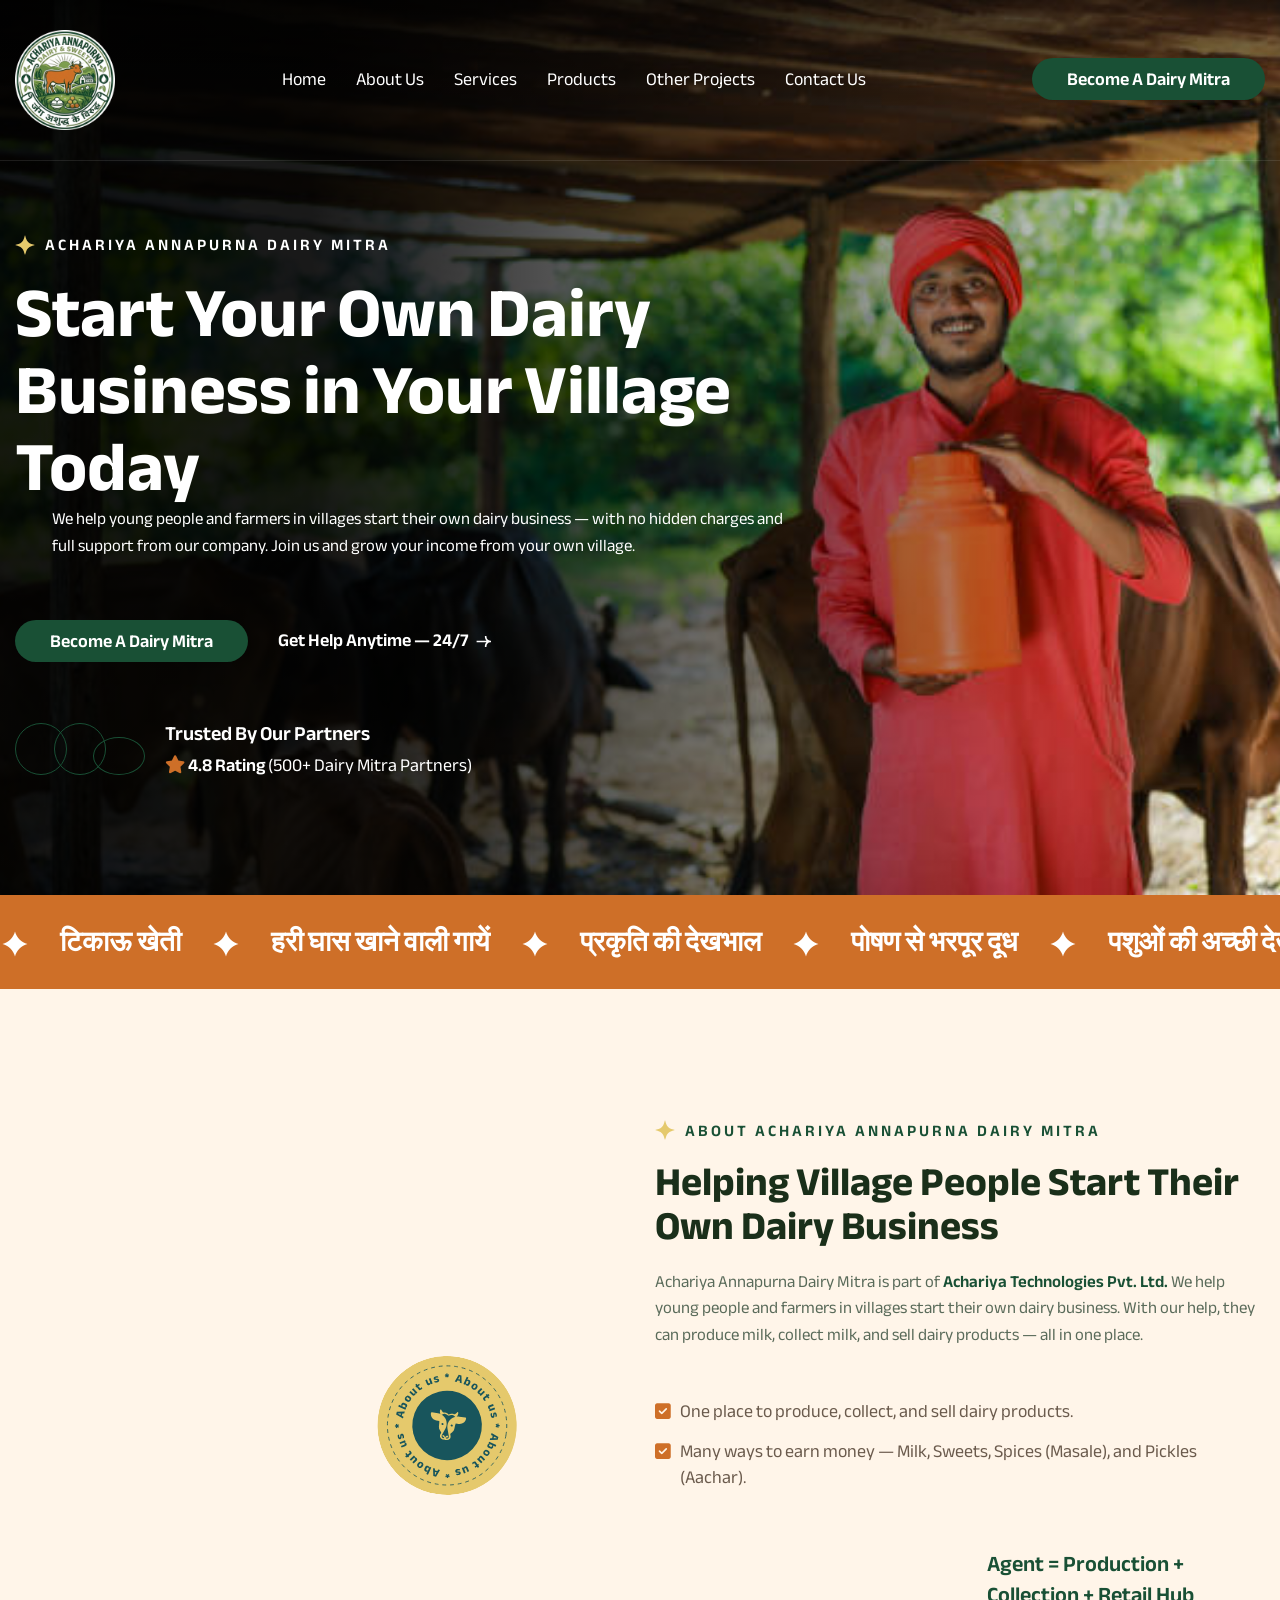
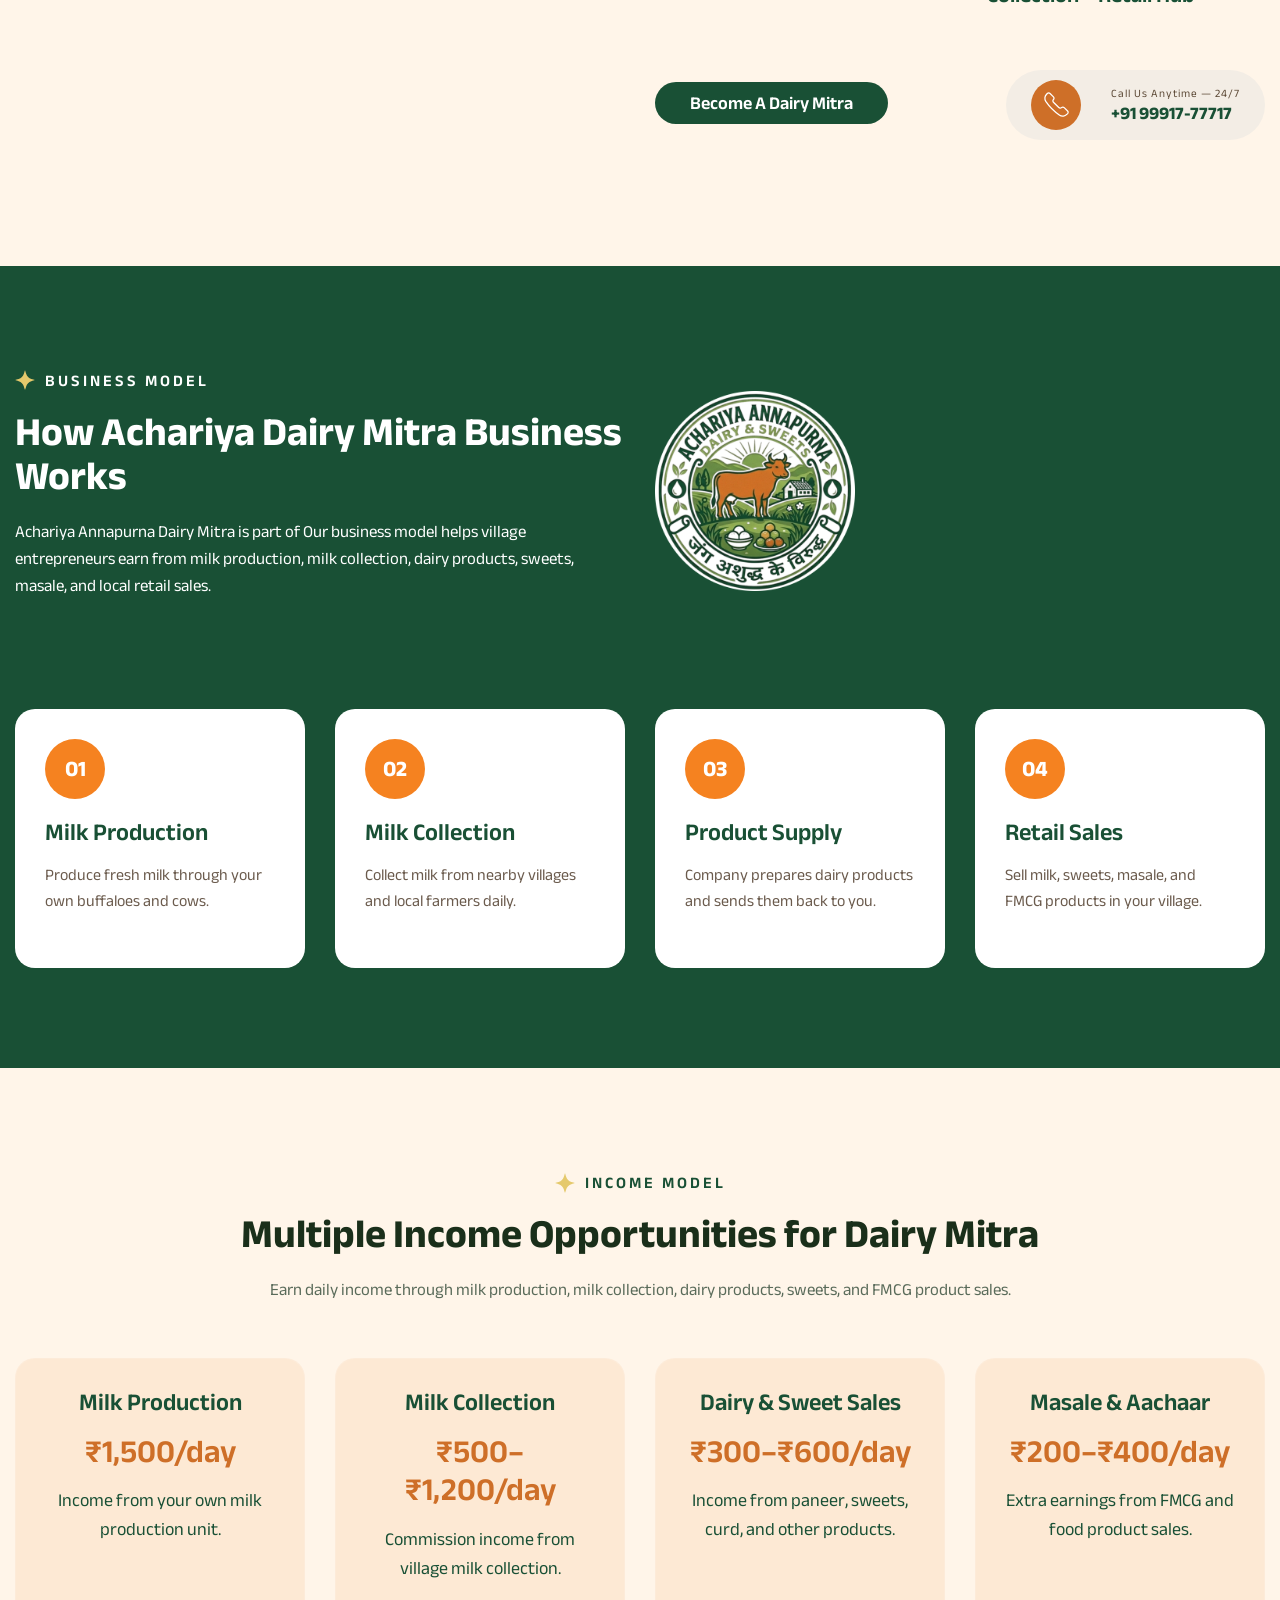
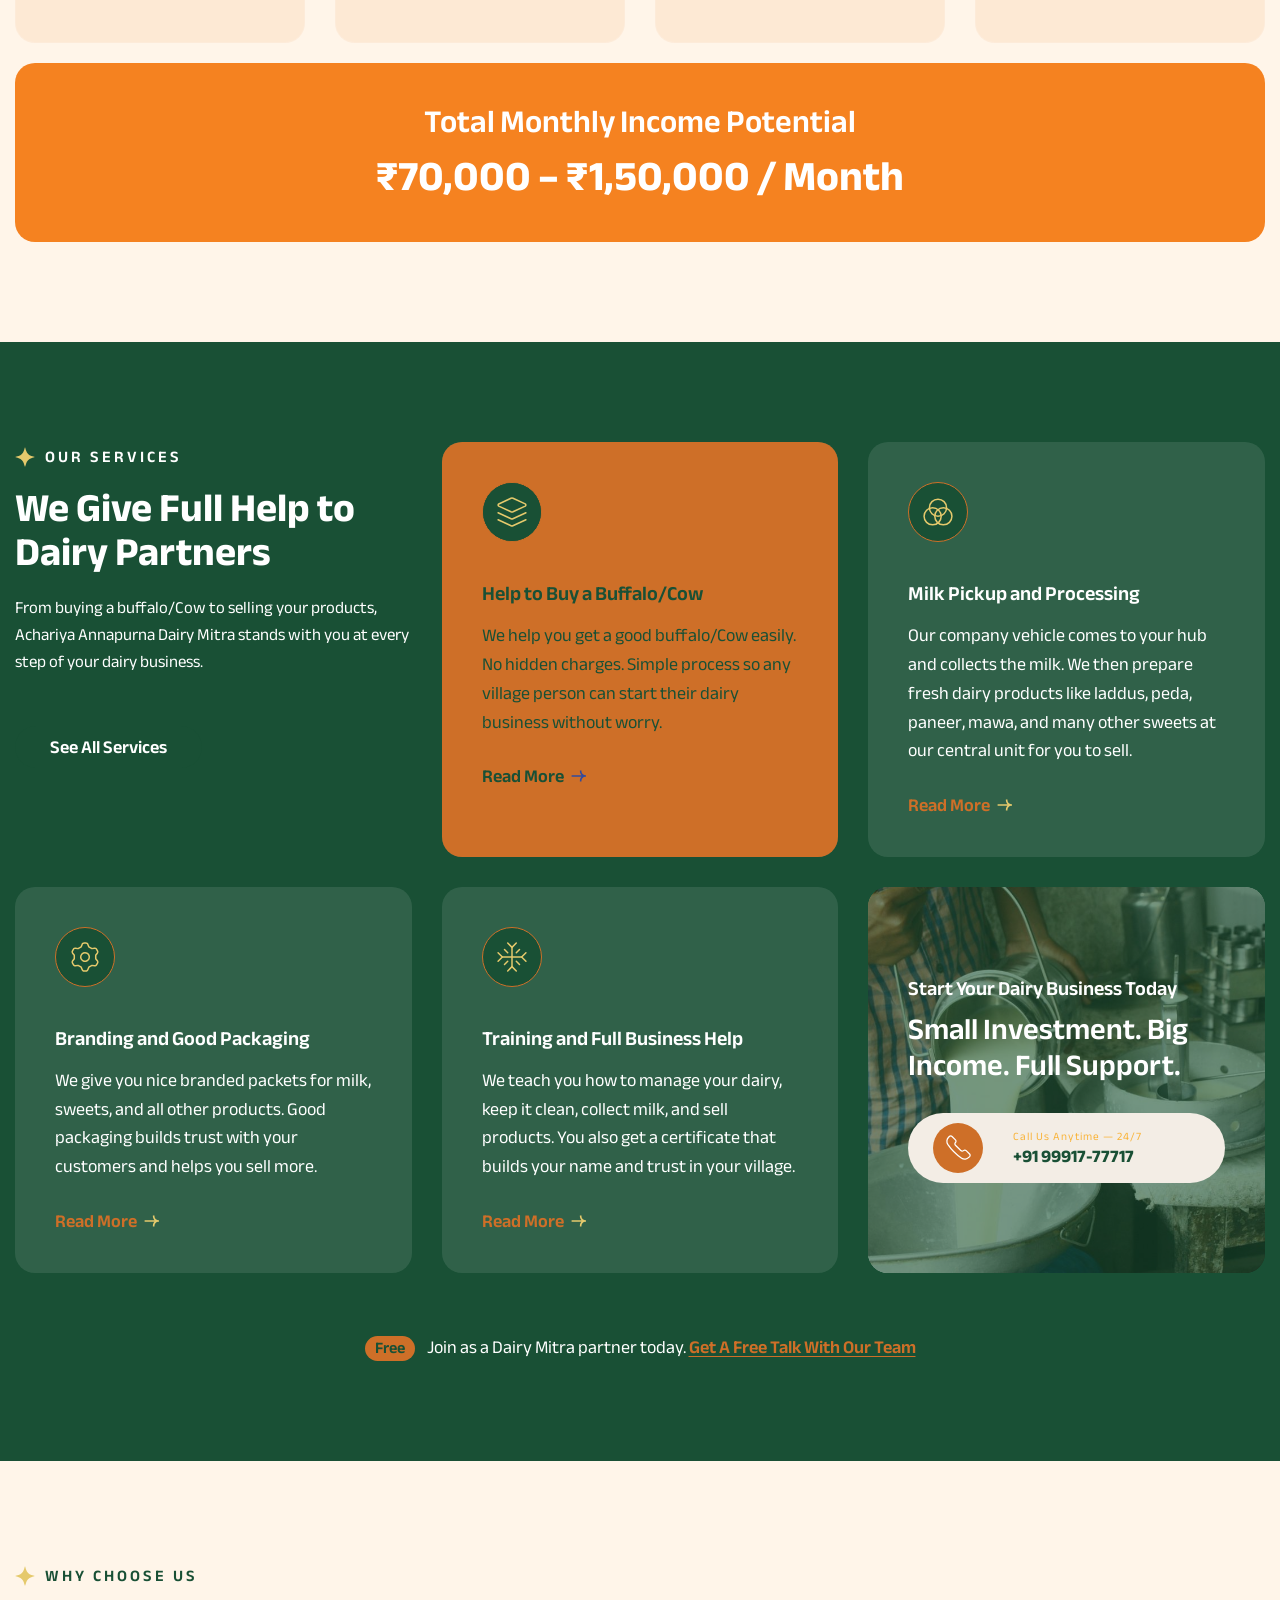
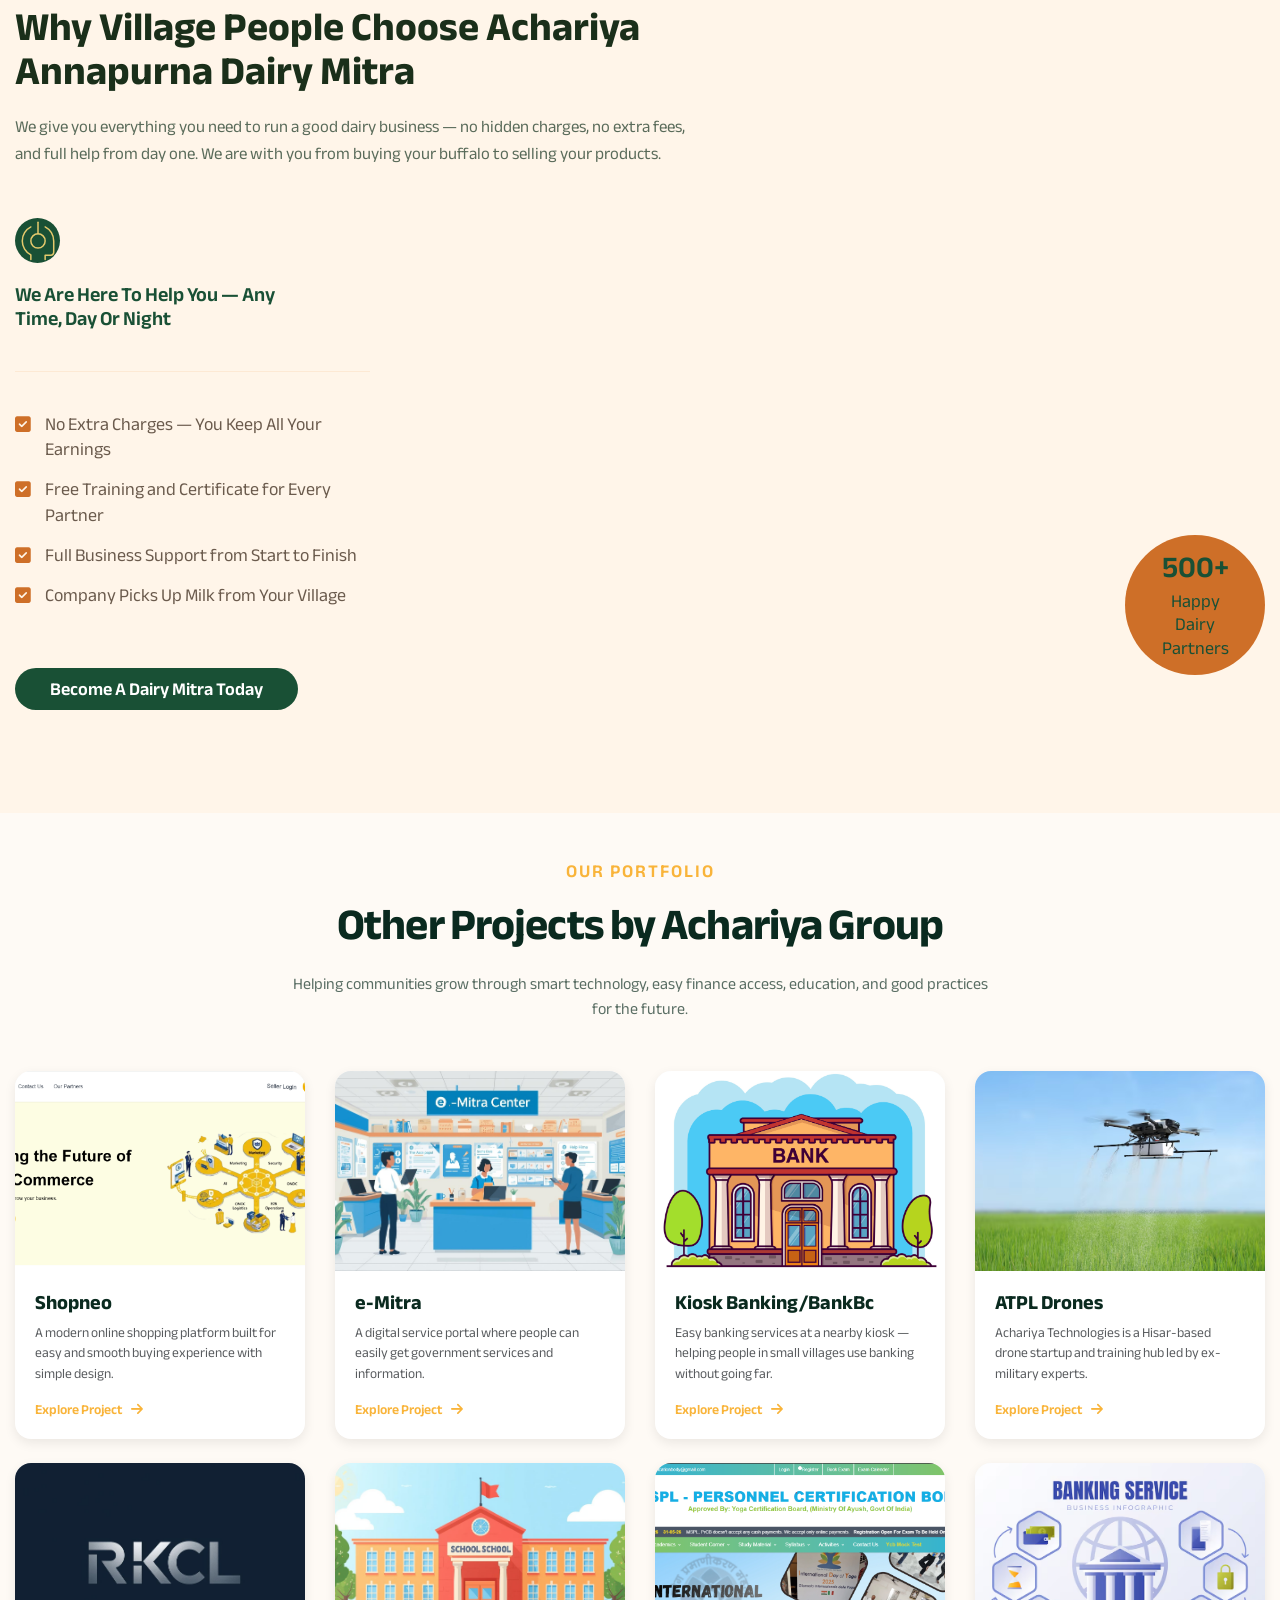
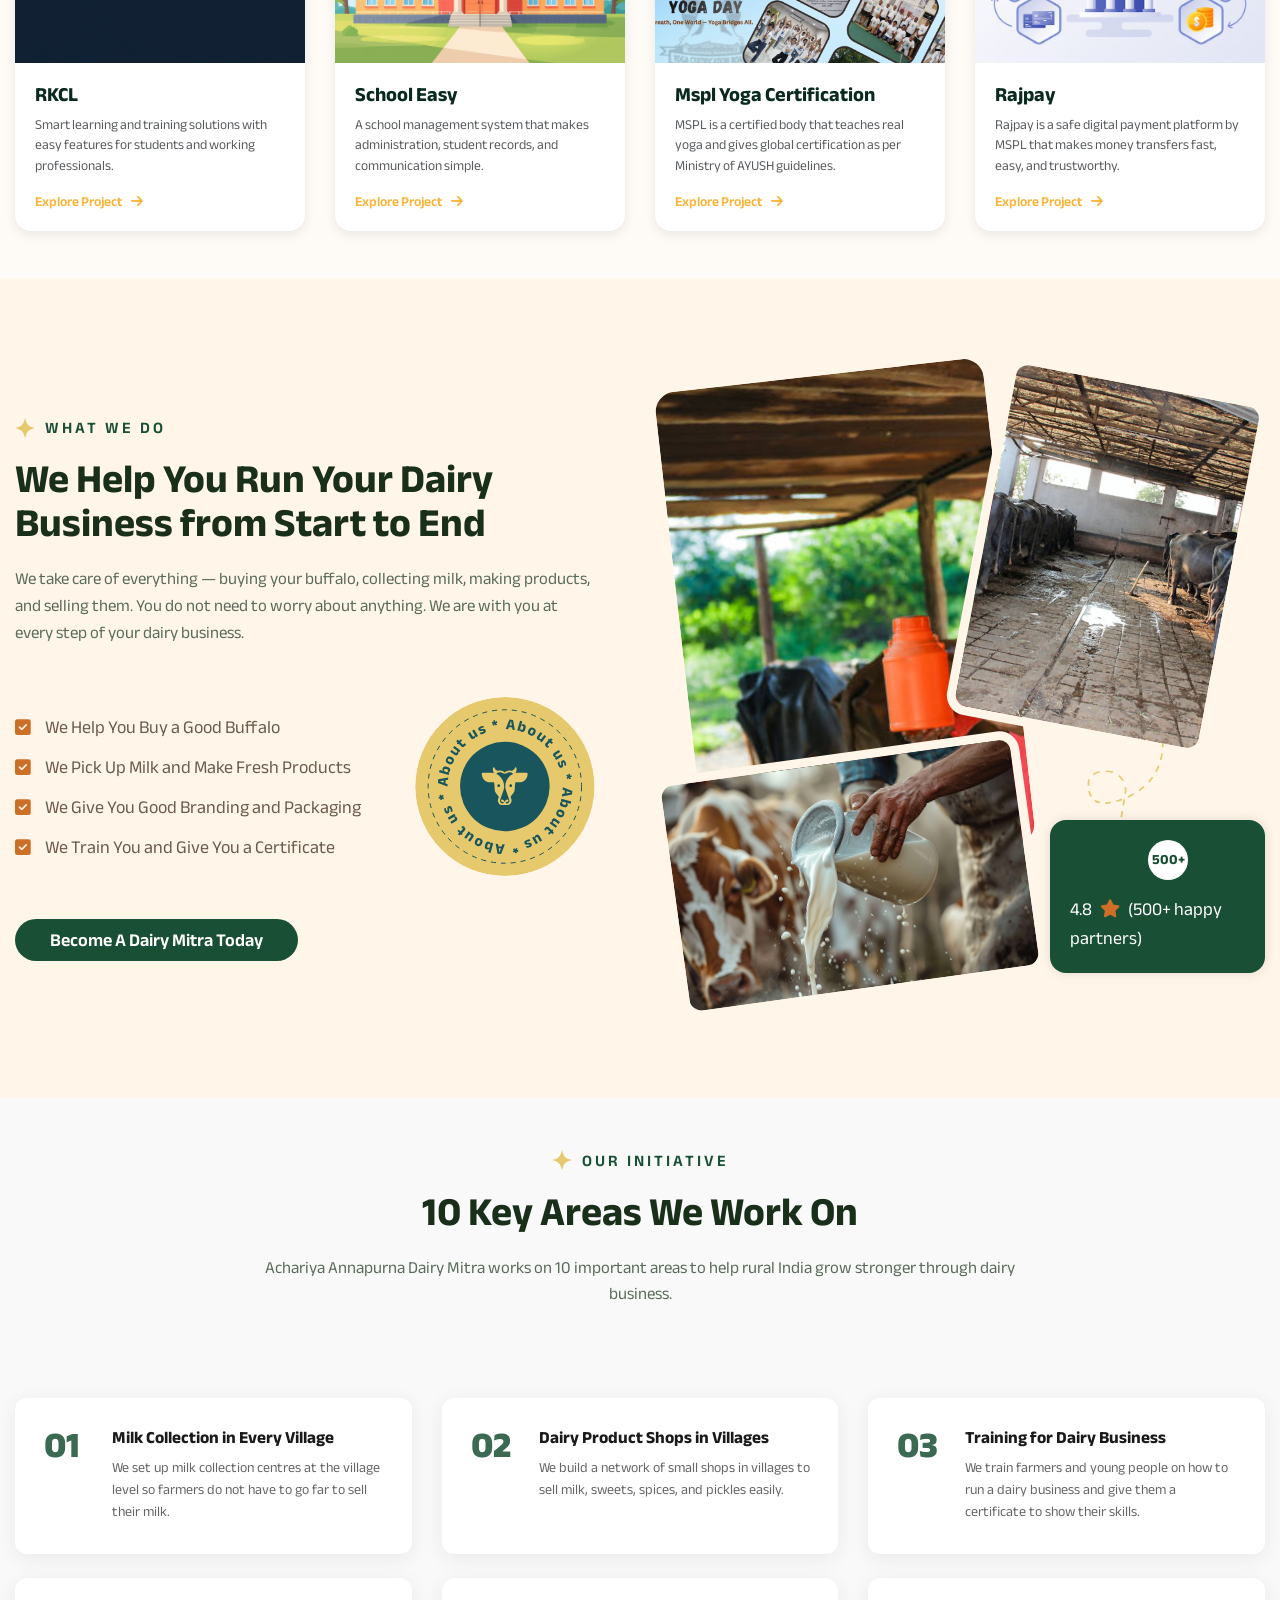
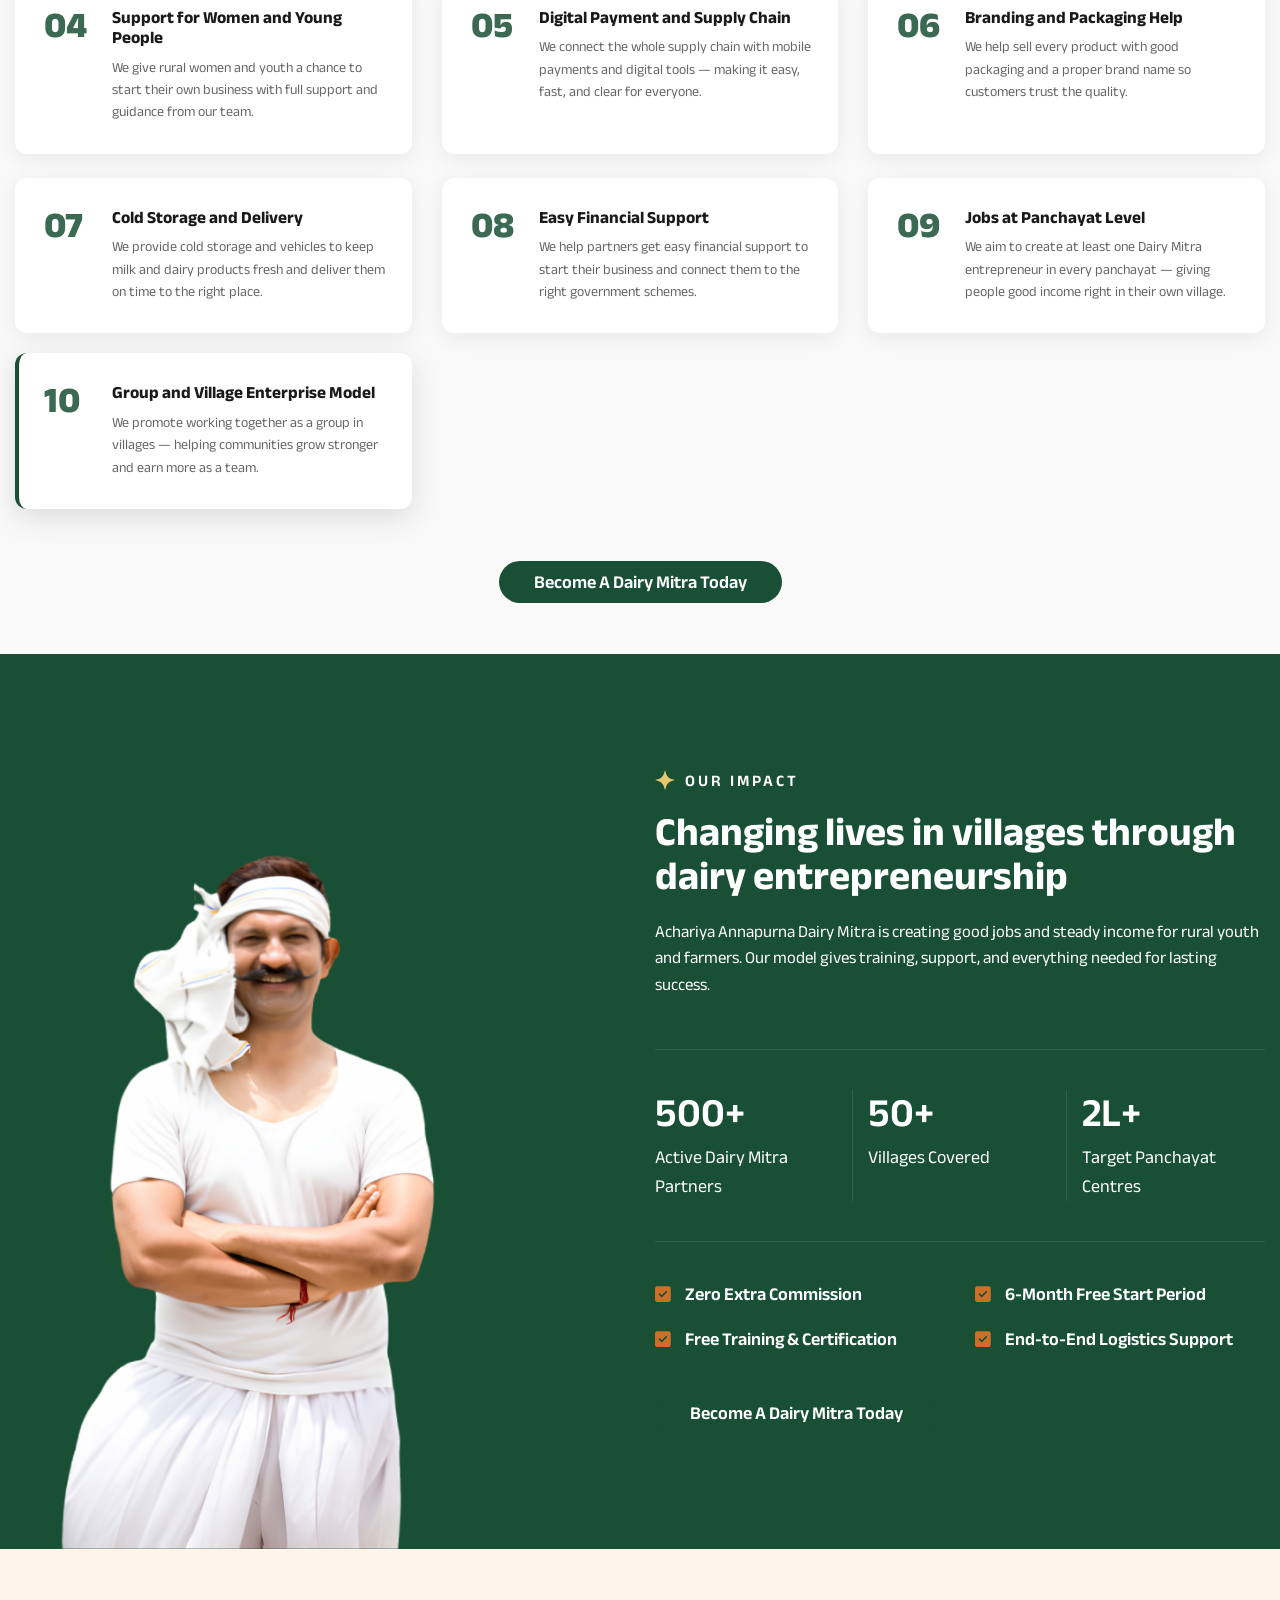
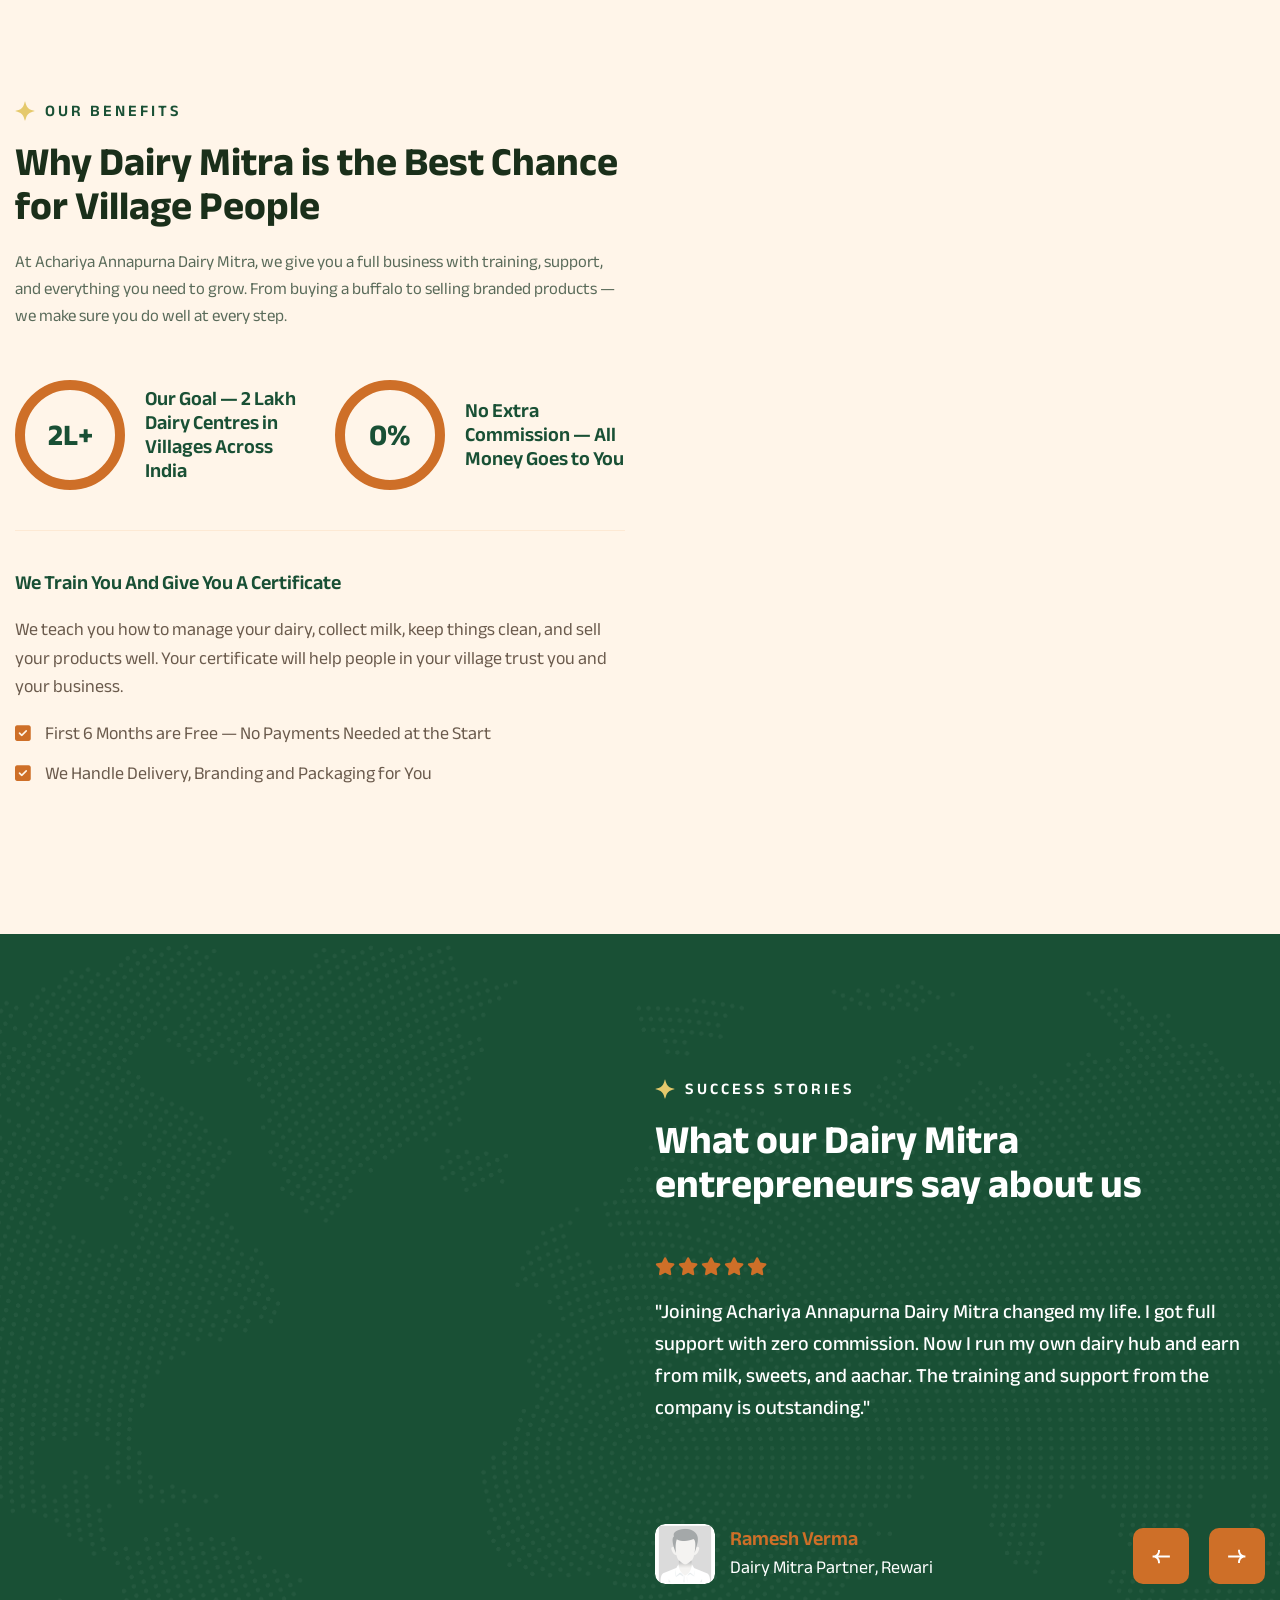
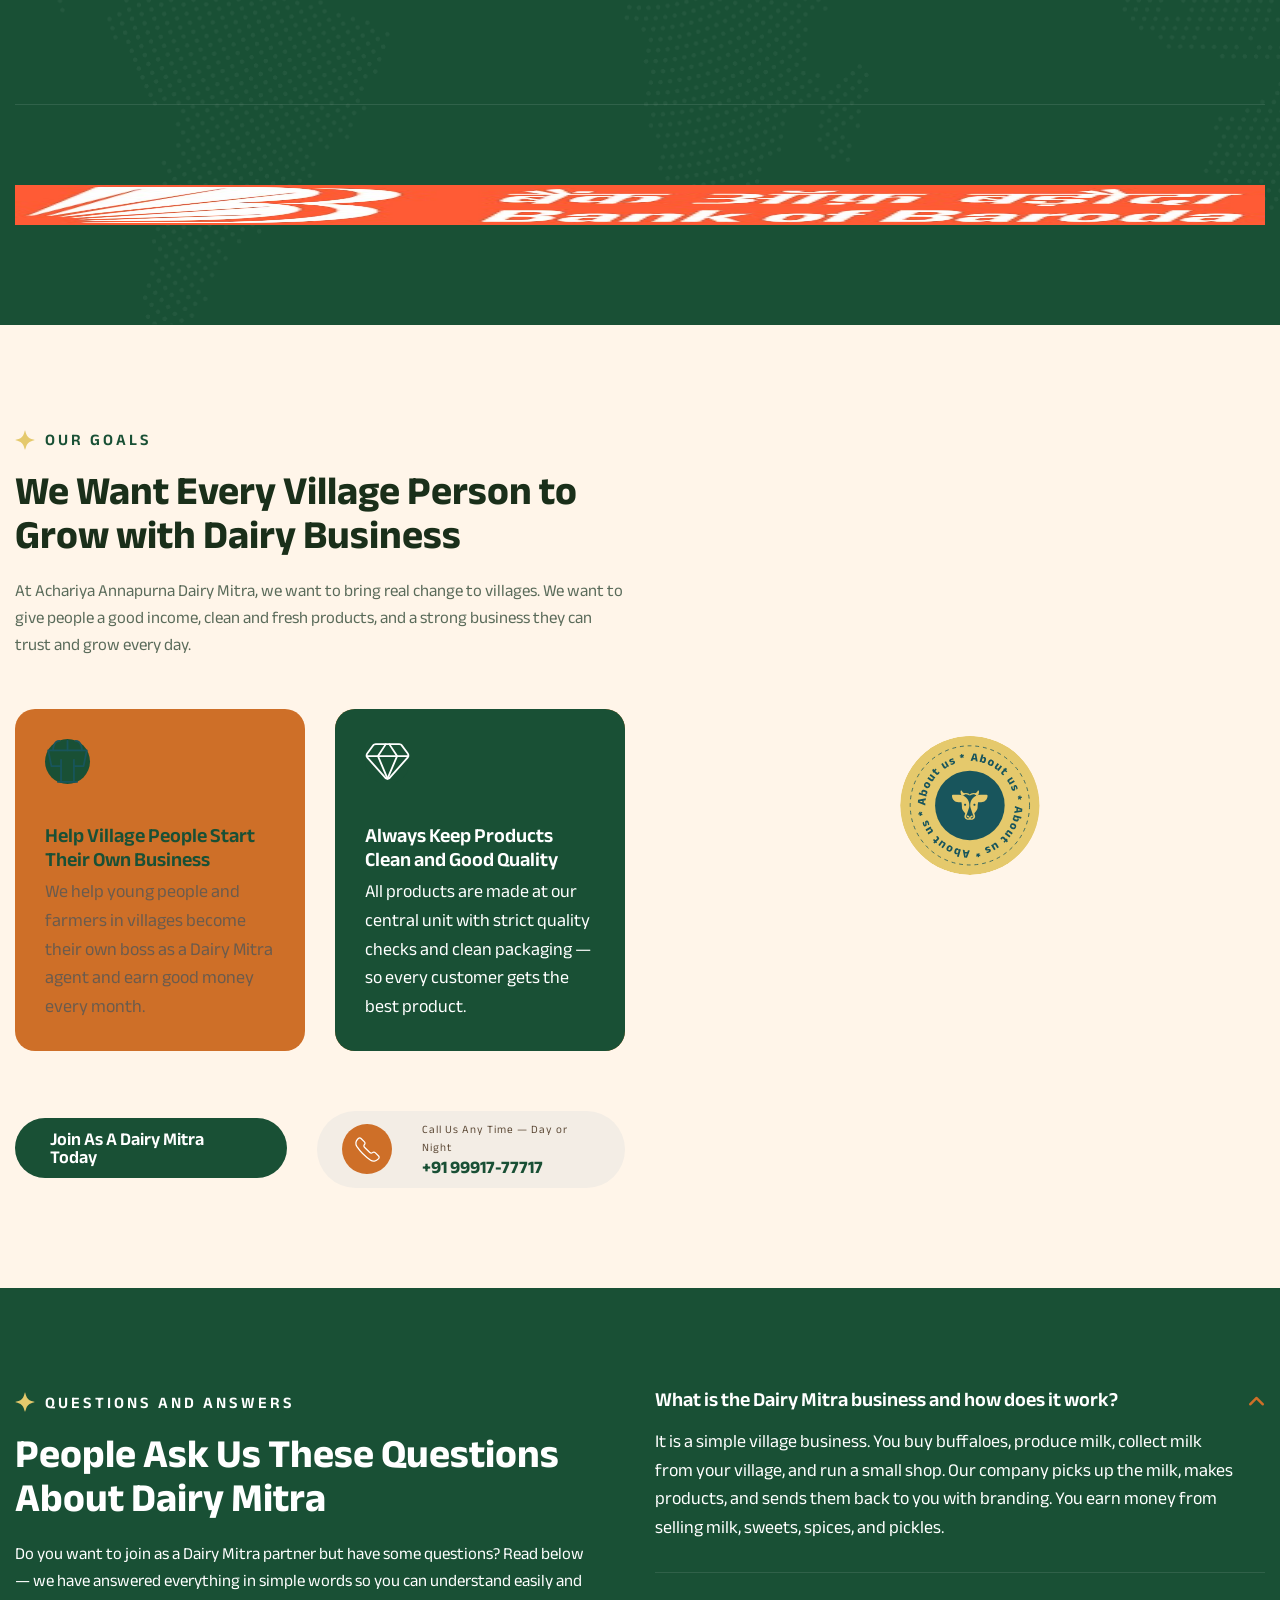
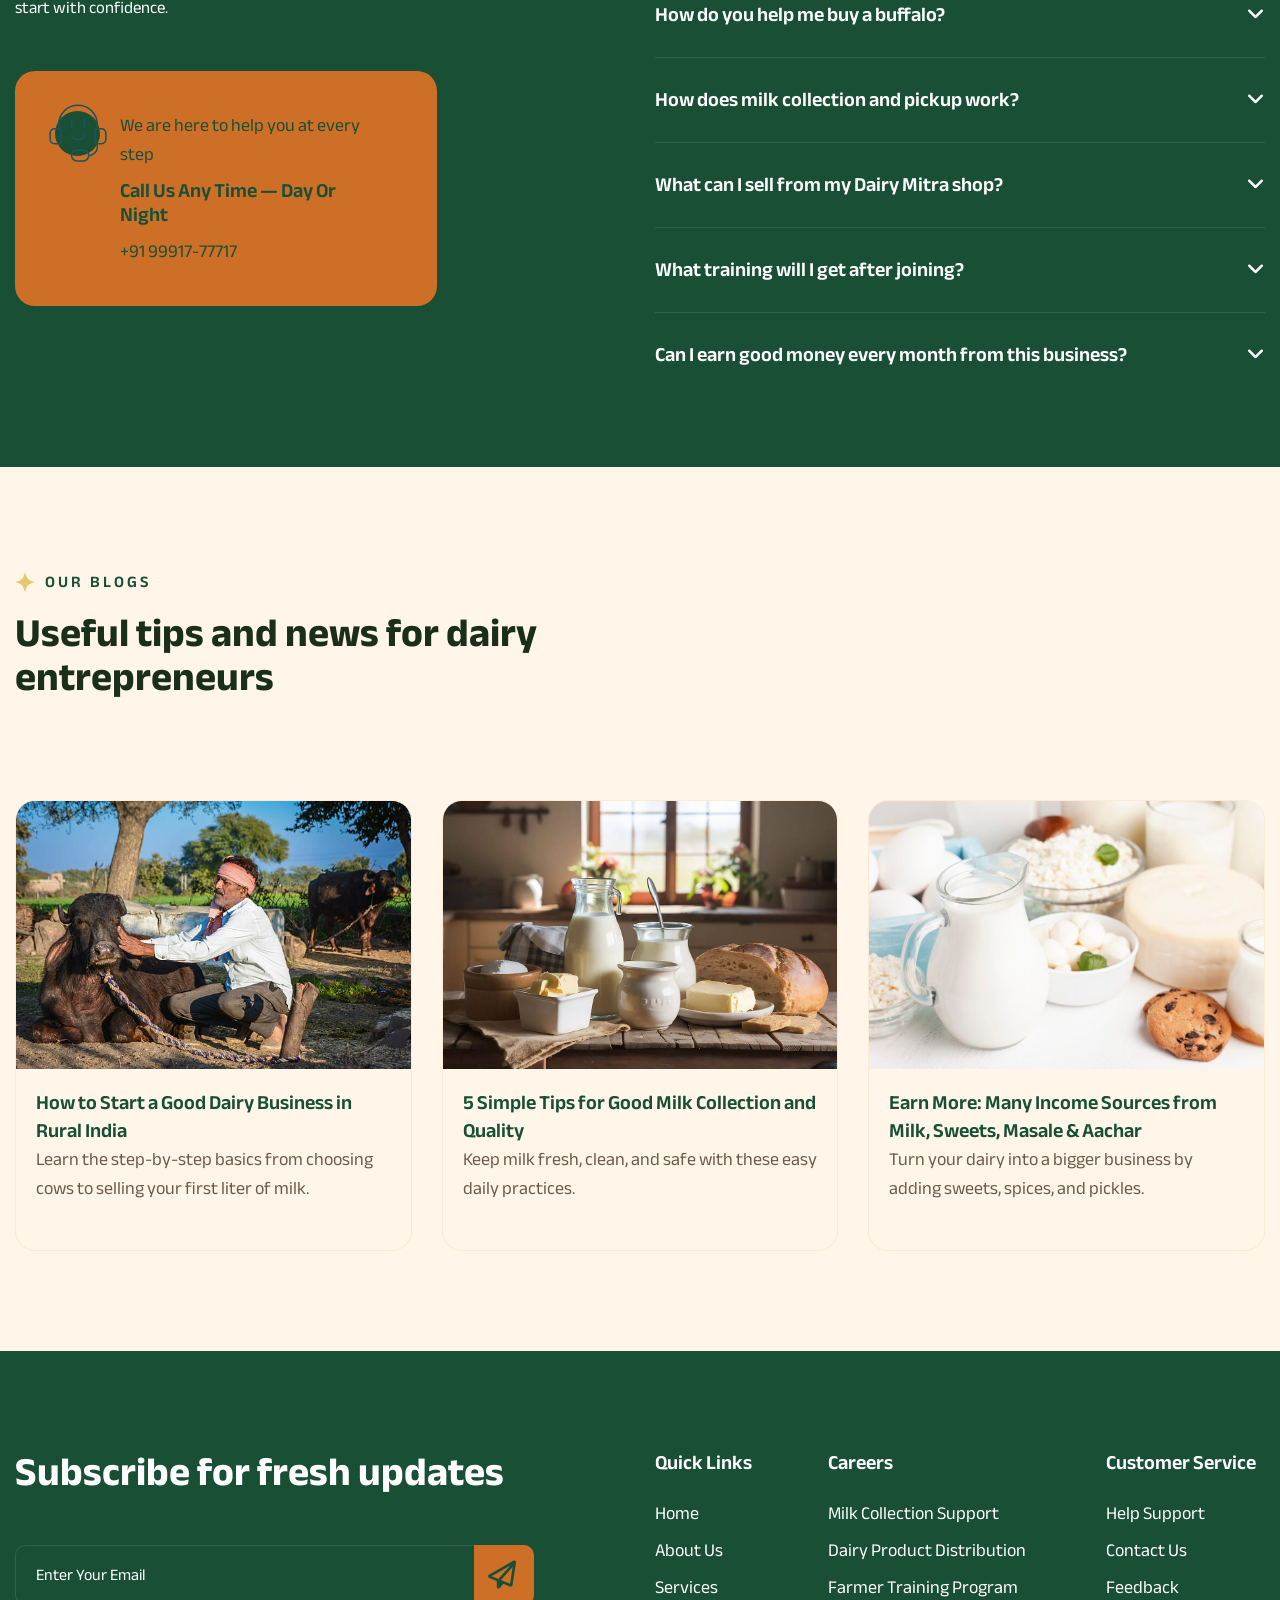
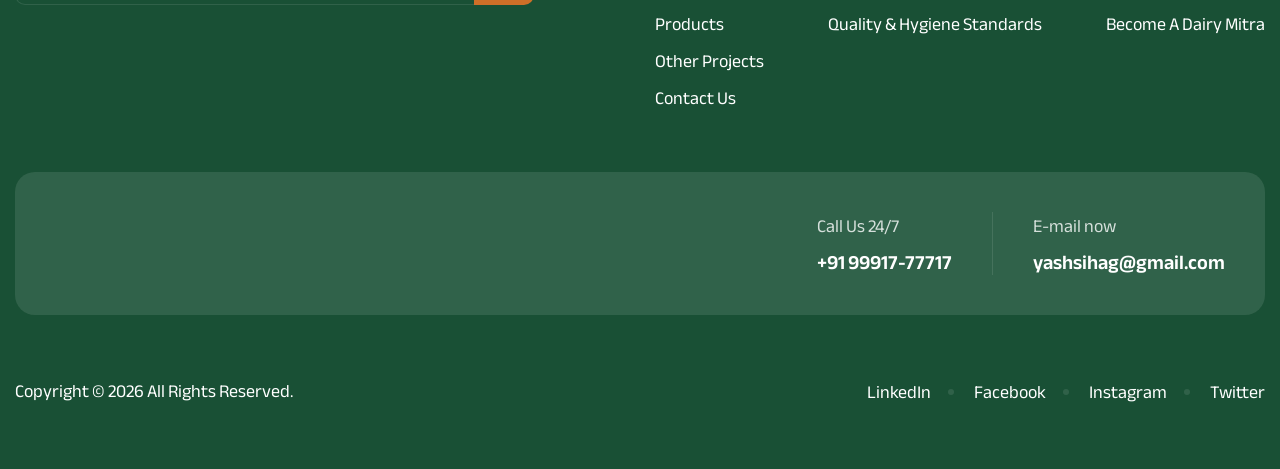
==== commit a4083103: "add 2 more sections" ====
--- a/index.html
+++ b/index.html
@@ -72,7 +72,8 @@
 
                         <!-- Header Btn Start -->
                         <div class="header-btn">
-                            <a href="contact.html" class="btn-default">Become Dairy Mitra</a>
+                                                       <a href="becomePartner.html" class="btn-default">Become A Dairy Mitra</a>
+
                         </div>
                         <!-- Header Btn End -->
                     </div>
@@ -277,6 +278,148 @@
         </div>
     </div>
     <!-- About Us Section End -->
+     <!-- Business Model Section Start -->
+<div class="business-model-section dark-section">
+    <div class="container">
+        <div class="row section-row align-items-center">
+            <div class="col-lg-6">
+                <!-- <div class="section-title">
+                    <h3 class="wow fadeInUp">business model</h3>
+                    <h2 class="text-anime-style-3" data-cursor="-opaque">
+                        How Achariya Dairy Mitra Business Works
+                    </h2>
+                    <p class="wow fadeInUp" data-wow-delay="0.2s">
+                        Our business model helps village entrepreneurs earn from milk production,
+                        milk collection, dairy products, sweets, masale, and local retail sales.
+                    </p>
+                </div> -->
+                   <div class="section-title">
+                            <h3 class="wow fadeInUp">business model</h3>
+                            <h2 class="text-anime-style-3" data-cursor="-opaque"> How Achariya Dairy Mitra Business Works</h2>
+                            <p class="wow fadeInUp" data-wow-delay="0.2s">Achariya Annapurna Dairy Mitra is part of
+                                 Our business model helps village entrepreneurs earn from milk production,
+                        milk collection, dairy products, sweets, masale, and local retail sales.
+                            </p>
+                        </div>
+            </div>
+
+            <div class="col-lg-6">
+                <div class="mt-3">
+                    <figure >
+                        <img height="200px" width="200px" src="images/logo.png" alt="">
+                    </figure>
+                </div>
+            </div>
+        </div>
+
+        <div class="row">
+
+            <div class="col-lg-3 col-md-6">
+                <div class="business-model-item wow fadeInUp">
+                    <div class="business-step">01</div>
+                    <h3>Milk Production</h3>
+                    <p>Produce fresh milk through your own buffaloes and cows.</p>
+                </div>
+            </div>
+
+            <div class="col-lg-3 col-md-6">
+                <div class="business-model-item wow fadeInUp" data-wow-delay="0.2s">
+                    <div class="business-step">02</div>
+                    <h3>Milk Collection</h3>
+                    <p>Collect milk from nearby villages and local farmers daily.</p>
+                </div>
+            </div>
+
+            <div class="col-lg-3 col-md-6">
+                <div class="business-model-item wow fadeInUp" data-wow-delay="0.4s">
+                    <div class="business-step">03</div>
+                    <h3>Product Supply</h3>
+                    <p>Company prepares dairy products and sends them back to you.</p>
+                </div>
+            </div>
+
+            <div class="col-lg-3 col-md-6">
+                <div class="business-model-item wow fadeInUp" data-wow-delay="0.6s">
+                    <div class="business-step">04</div>
+                    <h3>Retail Sales</h3>
+                    <p>Sell milk, sweets, masale, and FMCG products in your village.</p>
+                </div>
+            </div>
+
+        </div>
+    </div>
+</div>
+<!-- Business Model Section End -->
+
+
+
+<!-- Income Model Section Start -->
+<div class="income-model-section">
+    <div class="container">
+
+        <div class="row">
+            <div class="col-lg-12">
+                <div class="section-title text-center mb-0 mb-sm-4">
+                    <h3 class="wow fadeInUp">income model</h3>
+                    <h2 class="text-anime-style-3" data-cursor="-opaque">
+                        Multiple Income Opportunities for Dairy Mitra
+                    </h2>
+                    <p class="wow fadeInUp" data-wow-delay="0.2s">
+                        Earn daily income through milk production, milk collection,
+                        dairy products, sweets, and FMCG product sales.
+                    </p>
+                </div>
+            </div>
+        </div>
+
+        <div class="row">
+
+            <div class="col-lg-3 mt-4 mt-lg-0 col-md-6">
+                <div class="income-model-box wow fadeInUp">
+                    <h3>Milk Production</h3>
+                    <h2>₹1,500/day</h2>
+                    <p>Income from your own milk production unit.</p>
+                </div>
+            </div>
+
+            <div class="col-lg-3 mt-4 mt-lg-0 col-md-6">
+                <div class="income-model-box wow fadeInUp" data-wow-delay="0.2s">
+                    <h3>Milk Collection</h3>
+                    <h2>₹500–₹1,200/day</h2>
+                    <p>Commission income from village milk collection.</p>
+                </div>
+            </div>
+
+            <div class="col-lg-3 mt-4 mt-lg-0 col-md-6">
+                <div class="income-model-box wow fadeInUp" data-wow-delay="0.4s">
+                    <h3>Dairy & Sweet Sales</h3>
+                    <h2>₹300–₹600/day</h2>
+                    <p>Income from paneer, sweets, curd, and other products.</p>
+                </div>
+            </div>
+
+            <div class="col-lg-3 mt-4 mt-lg-0 col-md-6">
+                <div class="income-model-box wow fadeInUp" data-wow-delay="0.6s">
+                    <h3>Masale & Aachaar</h3>
+                    <h2>₹200–₹400/day</h2>
+                    <p>Extra earnings from FMCG and food product sales.</p>
+                </div>
+            </div>
+
+        </div>
+
+        <div class="row">
+            <div class="col-lg-12">
+                <div class="total-income-box wow fadeInUp" data-wow-delay="0.8s">
+                    <h2>Total Monthly Income Potential</h2>
+                    <h3>₹70,000 – ₹1,50,000 / Month</h3>
+                </div>
+            </div>
+        </div>
+
+    </div>
+</div>
+<!-- Income Model Section End -->
 
     <!-- Our Services Section Start -->
     <div class="our-services dark-section">
--- a/css/custom.css
+++ b/css/custom.css
@@ -45,24 +45,24 @@
 /*** 	 01. Global Variables	  ***/
 /************************************/
 
-:root{
+:root {
 	/* --primary-color				: #ce6f28; */
-	--primary-color				: #195035;
-	--bg-color					: #FFF5E9;
-	--text-color				: #6B5B4D;
-	--accent-color				: #ce6f28;
-	--white-color				: #FFFFFF;
-	--divider-color				: #E67E221A;
-	--dark-divider-color		: #FFFFFF1A;
-	--error-color				: rgb(230, 87, 87);
-	--default-font				: "Anek Bangla", sans-serif;
+	--primary-color: #195035;
+	--bg-color: #FFF5E9;
+	--text-color: #6B5B4D;
+	--accent-color: #ce6f28;
+	--white-color: #FFFFFF;
+	--divider-color: #E67E221A;
+	--dark-divider-color: #FFFFFF1A;
+	--error-color: rgb(230, 87, 87);
+	--default-font: "Anek Bangla", sans-serif;
 }
 
 /************************************/
 /*** 	   02. General css		  ***/
 /************************************/
 
-body{
+body {
 	position: relative;
 	font-family: var(--default-font);
 	font-size: 18px;
@@ -72,25 +72,27 @@
 	background: var(--bg-color);
 }
 
-::-webkit-scrollbar-track{
+::-webkit-scrollbar-track {
 	background-color: var(--secondary-color);
 	border-left: 1px solid var(--secondary-color);
 }
-::-webkit-scrollbar{
+
+::-webkit-scrollbar {
 	width: 7px;
 	background-color: var(--secondary-color);
 }
-::-webkit-scrollbar-thumb{
+
+::-webkit-scrollbar-thumb {
 	background: var(--primary-color);
 }
 
-::selection{
+::selection {
 	color: var(--primary-color);
 	background-color: var(--accent-color);
 	filter: invert(1);
 }
 
-p{
+p {
 	line-height: 1.6em;
 	margin-bottom: 1.5em;
 }
@@ -100,42 +102,42 @@
 h3,
 h4,
 h5,
-h6{
-	margin :0;
+h6 {
+	margin: 0;
 	font-weight: 600;
 	line-height: 1.2em;
 	color: var(--primary-color);
 }
 
-figure{
+figure {
 	margin: 0;
 }
 
-img{
+img {
 	max-width: 100%;
 }
 
-a{
+a {
 	text-decoration: none;
 }
 
-a:hover{
+a:hover {
 	text-decoration: none;
 	outline: 0;
 }
 
-a:focus{
+a:focus {
 	text-decoration: none;
 	outline: 0;
 }
 
 html,
-body{
+body {
 	width: 100%;
 	overflow-x: clip;
 }
 
-.container{
+.container {
 	max-width: 1300px;
 }
 
@@ -145,73 +147,73 @@
 .container-md,
 .container-sm,
 .container-xl,
-.container-xxl{
-    padding-right: 15px;
-    padding-left: 15px;
-}
-
-.image-anime{
+.container-xxl {
+	padding-right: 15px;
+	padding-left: 15px;
+}
+
+.image-anime {
 	position: relative;
 	overflow: hidden;
 }
 
-.image-anime:after{
+.image-anime:after {
 	content: "";
 	position: absolute;
-    width: 200%;
-    height: 0%;
-    left: 50%;
-    top: 50%;
-    background-color: rgba(255,255,255,.3);
-    transform: translate(-50%,-50%) rotate(-45deg);
-    z-index: 1;
-}
-
-.image-anime:hover:after{
-    height: 250%;
-    transition: all 600ms linear;
-    background-color: transparent;
-}
-
-.reveal{
-	position: relative;
-    display: -webkit-inline-box;
-    display: -ms-inline-flexbox;
-    display: inline-flex;
-    visibility: hidden;
-    overflow: hidden;
-}
-
-.reveal img{
-    height: 100%;
-    width: 100%;
-    -o-object-fit: cover;
-    object-fit: cover;
-    -webkit-transform-origin: left;
-    transform-origin: left;
-}
-
-.row{
-    margin-right: -15px;
-    margin-left: -15px;
-}
-
-.row > *{
+	width: 200%;
+	height: 0%;
+	left: 50%;
+	top: 50%;
+	background-color: rgba(255, 255, 255, .3);
+	transform: translate(-50%, -50%) rotate(-45deg);
+	z-index: 1;
+}
+
+.image-anime:hover:after {
+	height: 250%;
+	transition: all 600ms linear;
+	background-color: transparent;
+}
+
+.reveal {
+	position: relative;
+	display: -webkit-inline-box;
+	display: -ms-inline-flexbox;
+	display: inline-flex;
+	visibility: hidden;
+	overflow: hidden;
+}
+
+.reveal img {
+	height: 100%;
+	width: 100%;
+	-o-object-fit: cover;
+	object-fit: cover;
+	-webkit-transform-origin: left;
+	transform-origin: left;
+}
+
+.row {
+	margin-right: -15px;
+	margin-left: -15px;
+}
+
+.row>* {
 	padding-right: 15px;
 	padding-left: 15px;
 }
 
-.row.no-gutters{
-    margin-right: 0px;
-    margin-left: 0px;
-}
-
-.row.no-gutters > *{
-    padding-right: 0px;
-    padding-left: 0px;
-}
-
-.btn-default{
+.row.no-gutters {
+	margin-right: 0px;
+	margin-left: 0px;
+}
+
+.row.no-gutters>* {
+	padding-right: 0px;
+	padding-left: 0px;
+}
+
+.btn-default {
 	position: relative;
 	display: inline-block;
 	font-size: 18px;
@@ -229,7 +231,7 @@
 	z-index: 1;
 }
 
-.btn-default:hover{
+.btn-default:hover {
 	color: var(--white-color);
 }
 
@@ -250,38 +252,38 @@
 	transition: all 0.4s ease-in-out;
 } */
 
-.btn-default:hover::before{
+.btn-default:hover::before {
 	background-color: var(--accent-color);
 }
 
-.btn-default::after{ 
+.btn-default::after {
 	content: '';
-    position: absolute;
-    top: 0;
-    right: 0;
-    bottom: 0;
-    width: 0;
-    height: 100%;
-    background: var(--primary-color);
-    z-index: -1;
-    transition: all 0.4s ease-in-out;
-}
-
-.btn-default:hover::after{
+	position: absolute;
+	top: 0;
+	right: 0;
+	bottom: 0;
+	width: 0;
+	height: 100%;
+	background: var(--primary-color);
+	z-index: -1;
+	transition: all 0.4s ease-in-out;
+}
+
+.btn-default:hover::after {
 	right: auto;
 	left: 0;
-    width: 100%;
-}
-
-.btn-default.btn-highlighted:hover{
+	width: 100%;
+}
+
+.btn-default.btn-highlighted:hover {
 	color: var(--primary-color);
 }
 
-.btn-default.btn-highlighted::after{
+.btn-default.btn-highlighted::after {
 	background: var(--white-color);
 }
 
-.readmore-btn{
+.readmore-btn {
 	position: relative;
 	font-size: 18px;
 	font-weight: 600;
@@ -292,33 +294,33 @@
 	transition: all 0.3s ease-in-out;
 }
 
-.readmore-btn:hover{
+.readmore-btn:hover {
 	color: var(--accent-color);
 }
 
-.readmore-btn::before{
+.readmore-btn::before {
 	content: '';
-    position: absolute;
-    top: 50%;
-    right: 0;
+	position: absolute;
+	top: 50%;
+	right: 0;
 	background-image: url('../images/arrow-accent.svg');
 	background-repeat: no-repeat;
 	background-size: cover;
 	width: 20px;
 	height: 20px;
 	transform: translate(-3px, -50%);
-    transition: all 0.3s ease-in-out;
-}
-
-.readmore-btn:hover::before{
+	transition: all 0.3s ease-in-out;
+}
+
+.readmore-btn:hover::before {
 	transform: translate(0px, -50%);
 }
 
-.cb-cursor:before{
+.cb-cursor:before {
 	background: var(--accent-color);
 }
 
-.preloader{
+.preloader {
 	position: fixed;
 	top: 0;
 	left: 0;
@@ -332,18 +334,18 @@
 }
 
 .loading-container,
-.loading{
+.loading {
 	height: 100px;
 	position: relative;
 	width: 100px;
 	border-radius: 100%;
 }
 
-.loading-container{
+.loading-container {
 	margin: 40px auto;
 }
 
-.loading{
+.loading {
 	border: 1px solid transparent;
 	border-color: transparent var(--accent-color) transparent var(--accent-color);
 	animation: rotate-loading 1.5s linear 0s infinite normal;
@@ -351,11 +353,11 @@
 }
 
 .loading-container:hover .loading,
-.loading-container .loading{
+.loading-container .loading {
 	transition: all 0.5s ease-in-out;
 }
 
-#loading-icon{
+#loading-icon {
 	position: absolute;
 	top: 50%;
 	left: 50%;
@@ -363,73 +365,73 @@
 	transform: translate(-50%, -50%);
 }
 
-@keyframes rotate-loading{
-	0%{
+@keyframes rotate-loading {
+	0% {
 		transform: rotate(0deg);
 	}
 
-	100%{
+	100% {
 		transform: rotate(360deg);
 	}
 }
 
-.dark-section{
+.dark-section {
 	background-color: var(--primary-color);
 }
 
-.section-row{
+.section-row {
 	margin-bottom: 80px;
 }
 
-.section-row .section-title{
+.section-row .section-title {
 	margin-bottom: 0;
 }
 
-.section-row .section-title.section-title-center{
+.section-row .section-title.section-title-center {
 	width: 100%;
 	max-width: 700px;
 	margin: 0 auto;
 	text-align: center;
 }
 
-.section-btn{
+.section-btn {
 	text-align: right;
 }
 
-.section-content-btn .section-btn{
+.section-content-btn .section-btn {
 	margin-top: 30px;
 	text-align: left;
 }
 
-.section-title-content p{
+.section-title-content p {
 	margin-bottom: 20px;
 }
 
-.section-title-content p:last-child{
-	margin-bottom: 0;	
-}
-
-.section-title{
+.section-title-content p:last-child {
+	margin-bottom: 0;
+}
+
+.section-title {
 	margin-bottom: 40px;
 }
 
-.section-title h3{
+.section-title h3 {
 	background-image: url('../images/icon-sub-heading.svg');
 	background-repeat: no-repeat;
 	background-position: left center;
 	background-size: 20px auto;
 	display: inline-block;
 	font-size: 14px;
-    font-weight: 600;
+	font-weight: 600;
 	letter-spacing: 0.2em;
 	line-height: normal;
 	text-transform: uppercase;
-    color: var(--primary-color);
+	color: var(--primary-color);
 	padding-left: 30px;
-    margin-bottom: 10px;
-}
-
-.section-title h1{
+	margin-bottom: 10px;
+}
+
+.section-title h1 {
 	font-size: 70px;
 	font-weight: 700;
 	line-height: 1.1em;
@@ -437,7 +439,7 @@
 	cursor: none;
 }
 
-.section-title h2{
+.section-title h2 {
 	font-size: 50px;
 	font-weight: 700;
 	line-height: 1.1em;
@@ -445,7 +447,7 @@
 	cursor: none;
 }
 
-.section-title p{
+.section-title p {
 	margin-top: 20px;
 	margin-bottom: 0;
 }
@@ -454,16 +456,16 @@
 .dark-section .section-title h1,
 .dark-section .section-title h2,
 .dark-section .section-title p,
-.dark-section .section-title-content p{
+.dark-section .section-title-content p {
 	color: var(--white-color);
 }
 
-.help-block.with-errors ul{
+.help-block.with-errors ul {
 	margin: 0;
 	text-align: left;
 }
 
-.help-block.with-errors ul li{
+.help-block.with-errors ul li {
 	color: var(--error-color);
 	font-weight: 500;
 	font-size: 14px;
@@ -473,66 +475,66 @@
 /**** 	   03. Header css		 ****/
 /************************************/
 
-header.main-header{
+header.main-header {
 	position: absolute;
-    top: 0;
-    width: 100%;
-    border-bottom: 1px solid var(--dark-divider-color);
-    z-index: 100;
-}
-
-header.main-header .header-sticky{
-	position: relative;
 	top: 0;
 	width: 100%;
+	border-bottom: 1px solid var(--dark-divider-color);
 	z-index: 100;
 }
 
-header.main-header .header-sticky.hide{
+header.main-header .header-sticky {
+	position: relative;
+	top: 0;
+	width: 100%;
+	z-index: 100;
+}
+
+header.main-header .header-sticky.hide {
 	transform: translateY(-100%);
 	transition: transform 0.3s ease-in-out;
 	border-radius: 0;
 }
 
-header.main-header .header-sticky.active{
+header.main-header .header-sticky.active {
 	position: fixed;
 	top: 0;
 	left: 0;
 	right: 0;
 	border-radius: 0;
-    transform: translateY(0);
+	transform: translateY(0);
 	background: var(--primary-color);
 	border-bottom: 1px solid var(--dark-divider-color);
 	padding: 0 15px;
 }
 
-.navbar{
+.navbar {
 	padding: 30px 0;
 	align-items: center;
 }
 
-.navbar-brand{
+.navbar-brand {
 	padding: 0;
 	margin: 0;
 }
 
-.main-menu .nav-menu-wrapper{
+.main-menu .nav-menu-wrapper {
 	flex: 1;
 	text-align: center;
 	margin: 0 1.042vw;
 }
 
-.main-menu .nav-menu-wrapper > ul{
+.main-menu .nav-menu-wrapper>ul {
 	align-items: center;
 	display: inline-flex;
 }
 
-.main-menu ul li{
+.main-menu ul li {
 	margin: 0 5px;
 	position: relative;
 }
 
-.main-menu ul li a{
+.main-menu ul li a {
 	font-size: 18px;
 	font-weight: 400;
 	line-height: 1.2em;
@@ -542,7 +544,7 @@
 	transition: all 0.3s ease-in-out;
 }
 
-.main-menu ul li.submenu > a:after{
+.main-menu ul li.submenu>a:after {
 	content: '\f107';
 	font-family: 'FontAwesome';
 	font-weight: 900;
@@ -551,14 +553,14 @@
 }
 
 .main-menu ul li a:hover,
-.main-menu ul li a:focus{
+.main-menu ul li a:focus {
 	color: var(--accent-color);
 }
 
-.main-menu ul ul{
+.main-menu ul ul {
 	visibility: hidden;
 	opacity: 0;
-	transform: scale(1,0.8);
+	transform: scale(1, 0.8);
 	transform-origin: top;
 	padding: 0;
 	margin: 0;
@@ -573,61 +575,61 @@
 	text-align: left;
 }
 
-.main-menu ul li.submenu:first-child ul{
-    width: 235px;
-}
-
-.main-menu ul ul ul{
+.main-menu ul li.submenu:first-child ul {
+	width: 235px;
+}
+
+.main-menu ul ul ul {
 	left: 100%;
 	top: 0;
 	text-align: left;
 }
 
-.main-menu ul li:hover > ul{
+.main-menu ul li:hover>ul {
 	visibility: visible;
 	opacity: 1;
-	transform: scale(1,1);
-    padding: 5px 0;
-}
-
-.main-menu ul li.submenu ul li.submenu > a:after{
-    content: '\f105';
-    float: right;
-}
-
-.main-menu ul ul li{
+	transform: scale(1, 1);
+	padding: 5px 0;
+}
+
+.main-menu ul li.submenu ul li.submenu>a:after {
+	content: '\f105';
+	float: right;
+}
+
+.main-menu ul ul li {
 	margin: 0;
 	padding: 0;
 }
 
-.main-menu ul ul li a{
+.main-menu ul ul li a {
 	color: var(--primary-color);
 	padding: 6px 20px !important;
 	transition: all 0.3s ease-in-out;
 }
 
 .main-menu ul ul li a:hover,
-.main-menu ul ul li a:focus{
+.main-menu ul ul li a:focus {
 	color: var(--white-color);
 	background-color: transparent;
 	padding: 6px 20px 6px 23px !important;
 }
 
-.main-menu ul li.highlighted-menu{
-    display: none;
+.main-menu ul li.highlighted-menu {
+	display: none;
 }
 
 .responsive-menu,
-.navbar-toggle{
+.navbar-toggle {
 	display: none;
 }
 
-.responsive-menu{
+.responsive-menu {
 	top: 0;
 	position: relative;
 }
 
-.slicknav_btn{
+.slicknav_btn {
 	background: var(--accent-color);
 	padding: 0;
 	display: flex;
@@ -639,7 +641,7 @@
 	border-radius: 6px;
 }
 
-.slicknav_icon .slicknav_icon-bar{
+.slicknav_icon .slicknav_icon-bar {
 	display: block;
 	width: 100%;
 	height: 3px;
@@ -650,43 +652,43 @@
 	transition: all 0.1s ease-in-out;
 }
 
-.slicknav_icon .slicknav_icon-bar:first-child{
+.slicknav_icon .slicknav_icon-bar:first-child {
 	margin-top: 0 !important;
 }
 
-.slicknav_icon .slicknav_icon-bar:last-child{
+.slicknav_icon .slicknav_icon-bar:last-child {
 	margin-bottom: 0 !important;
 }
 
-.navbar-toggle a.slicknav_btn.slicknav_open .slicknav_icon span.slicknav_icon-bar:nth-child(1){
-    transform: rotate(-45deg) translate(-5px, 5px);
-}
-
-.navbar-toggle a.slicknav_btn.slicknav_open .slicknav_icon span.slicknav_icon-bar:nth-child(2){
-    opacity: 0;
-}
-
-.navbar-toggle a.slicknav_btn.slicknav_open .slicknav_icon span.slicknav_icon-bar:nth-child(3){
-    transform: rotate(45deg) translate(-5px, -5px);
-}
-
-.slicknav_menu{
+.navbar-toggle a.slicknav_btn.slicknav_open .slicknav_icon span.slicknav_icon-bar:nth-child(1) {
+	transform: rotate(-45deg) translate(-5px, 5px);
+}
+
+.navbar-toggle a.slicknav_btn.slicknav_open .slicknav_icon span.slicknav_icon-bar:nth-child(2) {
+	opacity: 0;
+}
+
+.navbar-toggle a.slicknav_btn.slicknav_open .slicknav_icon span.slicknav_icon-bar:nth-child(3) {
+	transform: rotate(45deg) translate(-5px, -5px);
+}
+
+.slicknav_menu {
 	position: absolute;
-    width: 100%;
+	width: 100%;
 	padding: 0;
 	background: var(--accent-color);
 }
 
-.slicknav_menu ul{
+.slicknav_menu ul {
 	margin: 5px 0;
 }
 
-.slicknav_menu ul ul{
+.slicknav_menu ul ul {
 	margin: 0;
 }
 
 .slicknav_nav .slicknav_row,
-.slicknav_nav li a{
+.slicknav_nav li a {
 	position: relative;
 	font-size: 18px;
 	font-weight: 400;
@@ -701,20 +703,20 @@
 
 .slicknav_nav a:hover,
 .slicknav_nav a:focus,
-.slicknav_nav .slicknav_row:hover{
+.slicknav_nav .slicknav_row:hover {
 	background-color: transparent;
 	color: var(--white-color);
 }
 
-.slicknav_menu ul ul li a{
-    padding: 2px 20px 2px 30px;
-}
-
-.slicknav_arrow{
+.slicknav_menu ul ul li a {
+	padding: 2px 20px 2px 30px;
+}
+
+.slicknav_arrow {
 	font-size: 0 !important;
 }
 
-.slicknav_arrow:after{
+.slicknav_arrow:after {
 	content: '\f107';
 	font-family: 'FontAwesome';
 	font-weight: 900;
@@ -728,8 +730,8 @@
 	transition: all 0.3s ease-out;
 }
 
-.slicknav_open > a .slicknav_arrow:after{
-    transform: translateY(-50%) rotate(-180deg);
+.slicknav_open>a .slicknav_arrow:after {
+	transform: translateY(-50%) rotate(-180deg);
 	color: var(--white-color);
 }
 
@@ -737,7 +739,7 @@
 /***         04. Hero css	      ***/
 /************************************/
 
-.hero{
+.hero {
 	position: relative;
 	background: url('../images/hero-bg.jpg');
 	background-repeat: no-repeat;
@@ -746,7 +748,7 @@
 	padding: 230px 0 115px;
 }
 
-.hero::before{
+.hero::before {
 	content: '';
 	position: absolute;
 	top: 0;
@@ -759,17 +761,17 @@
 	z-index: 0;
 }
 
-.hero .container{
+.hero .container {
 	position: relative;
 	z-index: 1;
 }
 
-.hero-content .section-title p{
+.hero-content .section-title p {
 	width: 100%;
 	max-width: 750px;
 }
 
-.hero-btn{
+.hero-btn {
 	display: flex;
 	flex-wrap: wrap;
 	align-items: center;
@@ -777,65 +779,65 @@
 	margin: 60px 0;
 }
 
-.hero-btn .readmore-btn{
+.hero-btn .readmore-btn {
 	color: var(--white-color);
 }
 
-.hero-btn .readmore-btn:hover{
+.hero-btn .readmore-btn:hover {
 	color: var(--accent-color);
 }
 
-.hero-btn .readmore-btn::before{
+.hero-btn .readmore-btn::before {
 	background-image: url('../images/arrow-white.svg');
 }
 
-.hero-content-body{
+.hero-content-body {
 	display: flex;
 	align-items: center;
 	flex-wrap: wrap;
 	gap: 20px;
 }
 
-.satisfy-client-img{
+.satisfy-client-img {
 	position: relative;
 	display: inline-block;
 	border: 1px solid var(--primary-color);
-    border-radius: 50%;
-    overflow: hidden;
-    margin-left: -16px;
+	border-radius: 50%;
+	overflow: hidden;
+	margin-left: -16px;
 	z-index: 1;
 }
 
-.satisfy-client-img:first-child{
-    margin: 0;
-}
-
-.satisfy-client-img figure{
+.satisfy-client-img:first-child {
+	margin: 0;
+}
+
+.satisfy-client-img figure {
 	display: block;
 }
 
-.satisfy-client-img img{
-    max-width: 50px;
+.satisfy-client-img img {
+	max-width: 50px;
 	border-radius: 50%;
 }
 
-.hero-counter-box h3{
+.hero-counter-box h3 {
 	font-size: 20px;
 	text-transform: capitalize;
 	color: var(--white-color);
 	margin-bottom: 5px;
 }
 
-.hero-counter-box p{
+.hero-counter-box p {
 	color: var(--white-color);
 	margin: 0;
 }
 
-.hero-counter-box p i{
+.hero-counter-box p i {
 	color: var(--accent-color);
 }
 
-.hero-counter-box p span{
+.hero-counter-box p span {
 	font-weight: 600;
 }
 
@@ -843,14 +845,14 @@
 /***   05. Scrolling Ticker css   ***/
 /************************************/
 
-.our-scrolling-ticker{
+.our-scrolling-ticker {
 	position: relative;
 	background-color: var(--accent-color);
 	padding: 25px 0;
 	z-index: 1;
 }
 
-.scrolling-ticker-box{
+.scrolling-ticker-box {
 	--gap: 30px;
 	position: relative;
 	display: flex;
@@ -860,7 +862,7 @@
 	align-items: center;
 }
 
-.scrolling-content{
+.scrolling-content {
 	flex-shrink: 0;
 	display: flex;
 	gap: var(--gap);
@@ -868,7 +870,7 @@
 	animation: scroll 50s linear infinite;
 }
 
-.scrolling-content span{
+.scrolling-content span {
 	display: inline-block;
 	font-size: 28px;
 	font-weight: 600;
@@ -877,18 +879,18 @@
 	color: var(--white-color);
 }
 
-.scrolling-content span img{
+.scrolling-content span img {
 	width: 100%;
 	max-width: 30px;
 	margin-right: 30px;
 }
 
-@keyframes scroll{
-	from{
+@keyframes scroll {
+	from {
 		transform: translateX(0);
 	}
 
-	to{
+	to {
 		transform: translateX(calc(-100% - var(--gap)));
 	}
 }
@@ -897,19 +899,19 @@
 /***   	   06. About Us css       ***/
 /************************************/
 
-.about-us{
+.about-us {
 	padding: 100px 0;
 }
 
-.about-us-images{
-    position: relative;
-    padding: 90px 195px 150px 20px;
-    margin-right: 50px;
+.about-us-images {
+	position: relative;
+	padding: 90px 195px 150px 20px;
+	margin-right: 50px;
 }
 
 .about-image-1 figure,
 .about-image-2 figure,
-.about-image-3 figure{
+.about-image-3 figure {
 	display: block;
 	border-radius: 20px;
 	overflow: hidden;
@@ -917,102 +919,103 @@
 
 .about-image-1 figure img,
 .about-image-2 figure img,
-.about-image-3 figure img{
+.about-image-3 figure img {
 	width: 100%;
 	object-fit: cover;
 	border-radius: 20px;
 }
 
-.about-image-1{
+.about-image-1 {
 	transform: rotate(-7deg);
 }
 
-.about-image-1 figure img{
+.about-image-1 figure img {
 	aspect-ratio: 1 / 1.265;
 }
 
-.about-image-2{
+.about-image-2 {
 	position: absolute;
 	top: 10px;
-    right: 5px;
+	right: 5px;
 	width: 100%;
 	max-width: 340px;
 	transform: rotate(5deg);
 }
 
-.about-image-2 figure img{
+.about-image-2 figure img {
 	aspect-ratio: 1 / 0.521;
 }
 
-.about-image-3{
+.about-image-3 {
 	position: absolute;
 	bottom: 15px;
-    right: 20px;
+	right: 20px;
 	width: 100%;
 	max-width: 255px;
 	transform: rotate(9deg);
 }
 
-.about-image-3 figure img{
+.about-image-3 figure img {
 	aspect-ratio: 1 / 1.199;
 }
 
-.about-image-circle{
-    position: absolute;
-    top: -90px;
-    left: 50px;
+.about-image-circle {
+	position: absolute;
+	top: -90px;
+	left: 50px;
 }
 
 .about-image-circle a,
-.about-image-circle a img{
+.about-image-circle a img {
 	display: inline-block;
 	border-radius: 50%;
 	overflow: hidden;
 	transition: all 0.3s ease-in-out;
 }
 
-.about-image-circle a img{
+.about-image-circle a img {
 	width: 100%;
 	max-width: 140px;
 	animation: infiniterotate 25s infinite linear;
 }
 
-@keyframes infiniterotate{
-	from{
+@keyframes infiniterotate {
+	from {
 		transform: rotate(0deg);
 	}
-	to{
+
+	to {
 		transform: rotate(360deg);
 	}
 }
 
-.about-image-circle a:hover img{
+.about-image-circle a:hover img {
 	animation-play-state: paused;
 }
 
 .about-us-list,
-.about-us-body{
+.about-us-body {
 	margin-bottom: 40px;
 }
 
-.about-us-list ul{
+.about-us-list ul {
 	list-style: none;
 	margin: 0;
 	padding: 0;
 }
 
-.about-us-list ul li{
+.about-us-list ul li {
 	position: relative;
 	line-height: 1.4em;
 	padding-left: 25px;
 	margin-bottom: 15px;
 }
 
-.about-us-list ul li:last-child{
+.about-us-list ul li:last-child {
 	margin-bottom: 0;
 }
 
-.about-us-list ul li::before{
+.about-us-list ul li::before {
 	content: '\f14a';
 	font-family: 'Font Awesome 6 Free';
 	position: absolute;
@@ -1023,55 +1026,55 @@
 	color: var(--accent-color);
 }
 
-.about-us-body{
+.about-us-body {
 	display: flex;
 	flex-wrap: wrap;
 	align-items: center;
 	gap: 30px;
 }
 
-.about-body-image{
+.about-body-image {
 	width: calc(52% - 15px);
 }
 
-.about-body-content{
+.about-body-content {
 	width: calc(48% - 15px);
 }
 
-.about-body-image figure{
+.about-body-image figure {
 	display: block;
 	border-radius: 20px;
 }
 
-.about-body-image img{
+.about-body-image img {
 	width: 100%;
 	object-fit: cover;
 	aspect-ratio: 1 / 0.33;
 	border-radius: 20px;
 }
 
-.about-body-content h3{
+.about-body-content h3 {
 	font-size: 22px;
 	line-height: 1.4em;
 }
 
-.about-body-content h3 span{
+.about-body-content h3 span {
 	color: var(--accent-color);
 }
 
-.about-us-footer{
+.about-us-footer {
 	display: flex;
 	flex-wrap: wrap;
 	align-items: center;
 	gap: 20px 40px;
 }
 
-.contact-now-box{
+.contact-now-box {
 	display: flex;
 	align-items: center;
 }
 
-.contact-now-box .icon-box{
+.contact-now-box .icon-box {
 	position: relative;
 	width: 50px;
 	height: 50px;
@@ -1085,48 +1088,48 @@
 	transition: all 0.5s ease-in-out;
 }
 
-.contact-now-box .icon-box::before{
+.contact-now-box .icon-box::before {
 	content: '';
-    display: block;
-    position: absolute;
-    top: 0;
-    left: 0;
-    right: 0;
-    bottom: 0;
-    background: var(--primary-color);
-    width: 100%;
-    height: 100%;
+	display: block;
+	position: absolute;
+	top: 0;
+	left: 0;
+	right: 0;
+	bottom: 0;
+	background: var(--primary-color);
+	width: 100%;
+	height: 100%;
 	border-radius: 50%;
 	transform: scale(0);
-    transition: all 0.3s ease-in-out;
-    z-index: 0;
-}
-
-.contact-now-box:hover .icon-box::before{
+	transition: all 0.3s ease-in-out;
+	z-index: 0;
+}
+
+.contact-now-box:hover .icon-box::before {
 	transform: scale(1);
 }
 
-.contact-now-box .icon-box img{
+.contact-now-box .icon-box img {
 	position: relative;
 	width: 100%;
 	max-width: 25px;
 	z-index: 1;
 }
 
-.contact-now-box-content p{
+.contact-now-box-content p {
 	margin-bottom: 5px;
 }
 
-.contact-now-box-content h3{
+.contact-now-box-content h3 {
 	font-size: 20px;
 }
 
-.contact-now-box-content h3 a{
+.contact-now-box-content h3 a {
 	color: inherit;
 	transition: all 0.3s ease-in-out;
 }
 
-.contact-now-box-content h3 a:hover{
+.contact-now-box-content h3 a:hover {
 	color: var(--accent-color);
 }
 
@@ -1135,16 +1138,16 @@
 /***   	 07. Our Services css     ***/
 /************************************/
 
-.our-services{
+.our-services {
 	padding: 100px 0;
 }
 
-.our-service-content{
+.our-service-content {
 	height: calc(100% - 30px);
 	margin-bottom: 30px;
 }
 
-.service-item{
+.service-item {
 	position: relative;
 	background-color: var(--dark-divider-color);
 	border-radius: 20px;
@@ -1154,27 +1157,27 @@
 	overflow: hidden;
 }
 
-.service-item::after{
-    content: '';
-    position: absolute;
-    left: 0;
-    right: 0;
-    bottom: 0;
-    background: var(--accent-color);
+.service-item::after {
+	content: '';
+	position: absolute;
+	left: 0;
+	right: 0;
+	bottom: 0;
+	background: var(--accent-color);
 	border-radius: 999px 999px 0 0;
-    height: 0;
-    width: 100%;
-    transition: all 0.4s ease-in-out;
-    z-index: 0;
+	height: 0;
+	width: 100%;
+	transition: all 0.4s ease-in-out;
+	z-index: 0;
 }
 
 .service-item.active::after,
-.service-item:hover::after{
-    height: 100%;
+.service-item:hover::after {
+	height: 100%;
 	border-radius: 0;
 }
 
-.service-item .icon-box{
+.service-item .icon-box {
 	position: relative;
 	height: 60px;
 	width: 60px;
@@ -1187,52 +1190,52 @@
 	z-index: 1;
 }
 
-.service-item .icon-box::before{
+.service-item .icon-box::before {
 	content: '';
-    position: absolute;
-    top: 0;
-    bottom: 0;
-    left: 0;
-    right: 0;
-    background-color: var(--primary-color);
-    border-radius: 50%;
-    height: 100%;
-    width: 100%;
-    transform: scale(0);
-    transition: all 0.4s ease-in-out;
-    z-index: 0;
+	position: absolute;
+	top: 0;
+	bottom: 0;
+	left: 0;
+	right: 0;
+	background-color: var(--primary-color);
+	border-radius: 50%;
+	height: 100%;
+	width: 100%;
+	transform: scale(0);
+	transition: all 0.4s ease-in-out;
+	z-index: 0;
 }
 
 .service-item.active .icon-box::before,
-.service-item:hover .icon-box::before{
+.service-item:hover .icon-box::before {
 	transform: scale(1);
 }
 
-.service-item .icon-box img{
+.service-item .icon-box img {
 	position: relative;
 	width: 100%;
 	max-width: 30px;
 	z-index: 1;
 }
 
-.service-item-content{
+.service-item-content {
 	position: relative;
 	margin-bottom: 30px;
 	z-index: 1;
 }
 
-.service-item-content h3{
+.service-item-content h3 {
 	font-size: 20px;
 	color: var(--white-color);
 	margin-bottom: 15px;
 	transition: all 0.4s ease-in-out;
 }
 
-.service-item-content h3 a{
+.service-item-content h3 a {
 	color: inherit;
 }
 
-.service-item-content p{
+.service-item-content p {
 	margin-bottom: 0;
 	color: var(--white-color);
 	transition: all 0.3s ease-in-out;
@@ -1241,48 +1244,48 @@
 .service-item.active .service-item-content h3,
 .service-item:hover .service-item-content h3,
 .service-item.active .service-item-content p,
-.service-item:hover .service-item-content p{
+.service-item:hover .service-item-content p {
 	color: var(--primary-color);
 }
 
-.service-readmore-btn{
+.service-readmore-btn {
 	position: relative;
 	color: var(--accent-color);
 	z-index: 1;
 }
 
-.service-readmore-btn a{
+.service-readmore-btn a {
 	color: var(--accent-color);
 }
 
-.service-readmore-btn a::before{
+.service-readmore-btn a::before {
 	background-image: url('../images/arrow-accent.svg');
 }
 
 .service-item.active .service-readmore-btn a,
-.service-item:hover .service-readmore-btn a{
+.service-item:hover .service-readmore-btn a {
 	color: var(--primary-color);
 }
 
 .service-item.active .service-readmore-btn a::before,
-.service-item:hover .service-readmore-btn a::before{
+.service-item:hover .service-readmore-btn a::before {
 	filter: brightness(0.9) invert(1);
 }
 
-.service-cta-box{
+.service-cta-box {
 	position: relative;
 	background: url('../images/service-cta-box-bg.jpg') no-repeat;
-    background-position: center center;
-    background-size: cover;
-    border-radius: 20px;
+	background-position: center center;
+	background-size: cover;
+	border-radius: 20px;
 	align-content: center;
-    height: calc(100% - 30px);
+	height: calc(100% - 30px);
 	margin-bottom: 30px;
-    padding: 40px;
+	padding: 40px;
 	overflow: hidden;
 }
 
-.service-cta-box::before{
+.service-cta-box::before {
 	content: '';
 	position: absolute;
 	top: 0;
@@ -1297,45 +1300,45 @@
 }
 
 .service-cta-box-info,
-.service-cta-box .contact-now-box{
+.service-cta-box .contact-now-box {
 	position: relative;
 	z-index: 1;
 }
 
-.service-cta-box-info{
+.service-cta-box-info {
 	margin-bottom: 30px;
 }
 
-.service-cta-box-info h3{
+.service-cta-box-info h3 {
 	font-size: 20px;
 	color: var(--white-color);
 	margin-bottom: 10px;
 }
 
-.service-cta-box-info h2{
+.service-cta-box-info h2 {
 	font-size: 30px;
 	color: var(--white-color);
 }
 
 .service-cta-box .contact-now-box-content p,
-.service-cta-box .contact-now-box-content h3{
+.service-cta-box .contact-now-box-content h3 {
 	color: var(--white-color);
 }
 
-.section-footer-text{
+.section-footer-text {
 	margin-top: 30px;
 	text-align: center;
 }
 
-.section-footer-text p{
+.section-footer-text p {
 	margin-bottom: 0;
 }
 
-.dark-section .section-footer-text p{
+.dark-section .section-footer-text p {
 	color: var(--white-color);
 }
 
-.section-footer-text span{
+.section-footer-text span {
 	font-size: 16px;
 	font-weight: 600;
 	line-height: 1.1em;
@@ -1348,7 +1351,7 @@
 	margin-right: 12px;
 }
 
-.section-footer-text p a{
+.section-footer-text p a {
 	font-weight: 600;
 	text-transform: capitalize;
 	text-decoration: underline;
@@ -1357,11 +1360,11 @@
 	transition: all 0.3s ease-in-out;
 }
 
-.section-footer-text p a:hover{
+.section-footer-text p a:hover {
 	color: var(--primary-color);
 }
 
-.dark-section .section-footer-text p a:hover{
+.dark-section .section-footer-text p a:hover {
 	color: var(--white-color);
 }
 
@@ -1369,70 +1372,70 @@
 /***   	 08. Why Choose Us css    ***/
 /************************************/
 
-.why-choose-us{
+.why-choose-us {
 	padding: 100px 0;
 }
 
-.why-choose-box{
+.why-choose-box {
 	display: flex;
 	flex-wrap: wrap;
 	align-items: start;
 	gap: 30px;
 }
 
-.why-choose-content{
+.why-choose-content {
 	width: calc(55% - 15px);
 }
 
-.why-choose-body{
+.why-choose-body {
 	display: flex;
 	flex-wrap: wrap;
 	gap: 30px;
 }
 
-.why-choose-content-box{
+.why-choose-content-box {
 	width: calc(55% - 15px);
 }
 
-.why-choose-item{
+.why-choose-item {
 	border-bottom: 1px solid var(--divider-color);
 	margin-bottom: 40px;
 	padding-bottom: 40px;
 	padding-right: 3.646vw;
 }
 
-.why-choose-item .icon-box{
+.why-choose-item .icon-box {
 	margin-bottom: 20px;
 }
 
-.why-choose-item .icon-box img{
+.why-choose-item .icon-box img {
 	width: 100%;
 	max-width: 40px;
 }
 
-.why-choose-item-content h3{
+.why-choose-item-content h3 {
 	font-size: 20px;
 	text-transform: capitalize;
 }
 
-.why-choose-list ul{
+.why-choose-list ul {
 	list-style: none;
 	margin: 0;
 	padding: 0;
 }
 
-.why-choose-list ul li{
+.why-choose-list ul li {
 	position: relative;
 	line-height: 1.4em;
 	padding-left: 30px;
 	margin-bottom: 15px;
 }
 
-.why-choose-list ul li:last-child{
+.why-choose-list ul li:last-child {
 	margin-bottom: 0;
 }
 
-.why-choose-list ul li:before{
+.why-choose-list ul li:before {
 	content: '\f14a';
 	font-family: 'Font Awesome 6 Free';
 	position: absolute;
@@ -1443,46 +1446,46 @@
 	color: var(--accent-color);
 }
 
-.why-choose-btn{
+.why-choose-btn {
 	margin-top: 60px;
 }
 
-.why-choose-body-img{
+.why-choose-body-img {
 	width: calc(45% - 15px);
 }
 
-.why-choose-body-img figure{
+.why-choose-body-img figure {
 	display: block;
 	border-radius: 20px;
 	overflow: hidden;
 }
 
-.why-choose-body-img img{
-	width: 100%;
-    aspect-ratio: 1 / 1.405;
+.why-choose-body-img img {
+	width: 100%;
+	aspect-ratio: 1 / 1.405;
 	object-fit: cover;
 	border-radius: 20px;
 }
 
-.why-choose-image{
+.why-choose-image {
 	width: calc(45% - 15px);
 	position: relative;
 	padding: 0 50px 50px 0;
 }
 
-.why-choose-img figure{
+.why-choose-img figure {
 	display: block;
 	border-radius: 20px;
 }
 
-.why-choose-img img{
-	width: 100%;
-    aspect-ratio: 1 / 1.333;
+.why-choose-img img {
+	width: 100%;
+	aspect-ratio: 1 / 1.333;
 	object-fit: cover;
 	border-radius: 20px;
 }
 
-.company-experience-box{
+.company-experience-box {
 	position: absolute;
 	right: 0;
 	bottom: 0;
@@ -1500,17 +1503,17 @@
 	transition: all 0.3s ease-in-out;
 }
 
-.company-experience-box:hover{
+.company-experience-box:hover {
 	background: var(--primary-color);
 }
 
-.company-experience-box h3{
+.company-experience-box h3 {
 	font-size: 30px;
 	color: var(--primary-color);
 	transition: all 0.3s ease-in-out;
 }
 
-.company-experience-box p{
+.company-experience-box p {
 	line-height: 1.3em;
 	color: var(--primary-color);
 	text-transform: capitalize;
@@ -1519,7 +1522,7 @@
 }
 
 .company-experience-box:hover h3,
-.company-experience-box:hover p{
+.company-experience-box:hover p {
 	color: var(--white-color);
 }
 
@@ -1527,7 +1530,7 @@
 /***   	 09. Intro Video css      ***/
 /************************************/
 
-.intro-video{
+.intro-video {
 	position: relative;
 	padding: 29.167vw 0 100px;
 	background: url('../images/intro-video-bg.jpg');
@@ -1535,39 +1538,39 @@
 	background-size: cover;
 }
 
-.intro-video::before{
+.intro-video::before {
 	content: '';
-    display: block;
-    position: absolute;
-    top: 0;
-    bottom: 0;
-    left: 0;
-    right: 0;
+	display: block;
+	position: absolute;
+	top: 0;
+	bottom: 0;
+	left: 0;
+	right: 0;
 	background: linear-gradient(180deg, rgba(24, 85, 92, 0.00) 27.11%, var(--primary-color) 100%);
-    width: 100%;
-    height: 100%;
-}
-
-.intro-video .container{
+	width: 100%;
+	height: 100%;
+}
+
+.intro-video .container {
 	position: relative;
 	z-index: 1;
 }
 
-.intro-video .section-title{
+.intro-video .section-title {
 	margin-bottom: 0;
 }
 
-.intro-video .section-title h2{
+.intro-video .section-title h2 {
 	color: var(--white-color);
 }
 
-.video-play-button{
+.video-play-button {
 	display: flex;
 	align-items: center;
 	justify-content: center;
 }
 
-.video-play-button a{
+.video-play-button a {
 	background-color: var(--accent-color);
 	border-radius: 50%;
 	height: 60px;
@@ -1579,26 +1582,26 @@
 	cursor: none;
 }
 
-.video-play-button a i{
+.video-play-button a i {
 	font-size: 20px;
 	color: var(--primary-color);
 	margin-left: 2px;
 }
 
-.video-play-button p{
+.video-play-button p {
 	font-size: 20px;
 	font-weight: 600;
 	color: var(--white-color);
 	margin: 0;
 }
 
-.intro-video-list{
+.intro-video-list {
 	border-top: 1px solid var(--dark-divider-color);
 	margin-top: 40px;
 	padding-top: 40px;
 }
 
-.intro-video-list ul{
+.intro-video-list ul {
 	list-style: none;
 	margin: 0;
 	padding: 0;
@@ -1607,7 +1610,7 @@
 	gap: 20px 30px;
 }
 
-.intro-video-list ul li{
+.intro-video-list ul li {
 	position: relative;
 	width: calc(25% - 22.5px);
 	color: var(--white-color);
@@ -1615,7 +1618,7 @@
 	padding-left: 30px;
 }
 
-.intro-video-list ul li:after{
+.intro-video-list ul li:after {
 	content: '\f14a';
 	font-family: 'Font Awesome 6 Free';
 	position: absolute;
@@ -1630,16 +1633,16 @@
 /***   	  10. What We Do css      ***/
 /************************************/
 
-.what-we-do{
+.what-we-do {
 	position: relative;
 	padding: 80px 0;
 }
 
-.what-we-do-content{
+.what-we-do-content {
 	margin-right: 30px;
 }
 
-.what-we-do-body{
+.what-we-do-body {
 	display: flex;
 	flex-wrap: wrap;
 	align-items: center;
@@ -1647,28 +1650,28 @@
 	margin-bottom: 40px;
 }
 
-.what-we-do-list{
+.what-we-do-list {
 	width: calc(100% - 210px);
 }
 
-.what-we-do-list ul{
+.what-we-do-list ul {
 	list-style: none;
 	margin: 0;
 	padding: 0;
 }
 
-.what-we-do-list ul li{
+.what-we-do-list ul li {
 	position: relative;
 	line-height: 1.4em;
 	padding-left: 30px;
 	margin-bottom: 15px;
 }
 
-.what-we-do-list ul li:last-child{
+.what-we-do-list ul li:last-child {
 	margin-bottom: 0;
 }
 
-.what-we-do-list ul li::before{
+.what-we-do-list ul li::before {
 	content: '\f14a';
 	font-family: 'Font Awesome 6 Free';
 	position: absolute;
@@ -1679,94 +1682,94 @@
 	color: var(--accent-color);
 }
 
-.what-we-do-body .about-image-circle{
+.what-we-do-body .about-image-circle {
 	position: initial;
 }
 
-.what-we-do-body .about-image-circle a img{
+.what-we-do-body .about-image-circle a img {
 	position: initial;
 	align-content: center;
 	max-width: 180px;
 }
 
-.what-we-do-images{
+.what-we-do-images {
 	position: relative;
 	padding: 15px 255px 155px 25px;
 }
 
-.what-we-do-img-1{
+.what-we-do-img-1 {
 	transform: rotate(-6.46deg);
 	border-radius: 20px;
 	overflow: hidden;
 }
 
-.what-we-do-img-2{
+.what-we-do-img-2 {
 	position: absolute;
 	top: 15px;
-    right: 25px;
+	right: 25px;
 	transform: rotate(10.67deg);
 	width: 100%;
 	max-width: 265px;
 }
 
-.what-we-do-img-2::before{
+.what-we-do-img-2::before {
 	content: '';
 	position: absolute;
 	bottom: 12px;
 	right: 20px;
 	background: url('../images/what-we-do-image-bg.svg') no-repeat;
 	background-position: center center;
-    background-size: contain;
+	background-size: contain;
 	height: 125px;
-    width: 95px;
+	width: 95px;
 	transform: translateY(100%);
 }
 
 .what-we-do-img-2,
-.what-we-do-img-3{
+.what-we-do-img-3 {
 	border: 9px solid var(--bg-color);
 	border-radius: 20px;
 }
 
-.what-we-do-img-3{
+.what-we-do-img-3 {
 	position: absolute;
 	bottom: 20px;
-    left: 10px;	
+	left: 10px;
 	transform: rotate(-7.87deg);
 	width: 100%;
 	max-width: 370px;
 }
 
-.what-we-do-img-1 figure{
+.what-we-do-img-1 figure {
 	display: block;
 }
 
 .what-we-do-img-2 figure,
-.what-we-do-img-3 figure{
+.what-we-do-img-3 figure {
 	display: block;
 	border-radius: 12px;
 }
 
 .what-we-do-img-1 img,
 .what-we-do-img-2 img,
-.what-we-do-img-3 img{
+.what-we-do-img-3 img {
 	width: 100%;
 	object-fit: cover;
 }
 
-.what-we-do-img-1 img{
+.what-we-do-img-1 img {
 	aspect-ratio: 1 / 1.48;
 }
 
-.what-we-do-img-2 img{
+.what-we-do-img-2 img {
 	aspect-ratio: 1 / 1.405;
 }
 
-.what-we-do-img-3 img{
+.what-we-do-img-3 img {
 	aspect-ratio: 1 / 0.644;
 }
 
-.client-review-box{
+.client-review-box {
 	position: absolute;
 	bottom: 45px;
 	right: 0;
@@ -1780,67 +1783,67 @@
 	animation: experienceobject 3s infinite linear alternate;
 }
 
-@keyframes experienceobject{
-	50%{
+@keyframes experienceobject {
+	50% {
 		right: 40px;
 	}
 }
 
-.client-review-images{
+.client-review-images {
 	display: flex;
 	align-items: center;
 	margin-bottom: 15px;
 }
 
-.client-review-image{
-    display: inline-block;
-    margin-left: -14px;
-    overflow: hidden;
-}
-
-.client-review-image:first-child{
+.client-review-image {
+	display: inline-block;
+	margin-left: -14px;
+	overflow: hidden;
+}
+
+.client-review-image:first-child {
 	margin: 0;
 }
 
-.client-review-image figure{
+.client-review-image figure {
 	display: block;
 	width: 40px;
 	height: 40px;
 	border: 1px solid var(--primary-color);
-    border-radius: 50%;
-}
-
-.client-review-image img{
-	position: relative;
-    width: 100%;
+	border-radius: 50%;
+}
+
+.client-review-image img {
+	position: relative;
+	width: 100%;
 	z-index: 1;
 }
 
-.client-review-image.add-more{
+.client-review-image.add-more {
 	width: 40px;
 	height: 40px;
 	background-color: var(--white-color);
 	border-radius: 50%;
 	text-align: center;
 	display: inline-flex;
-    align-items: center;
-    justify-content: center;
+	align-items: center;
+	justify-content: center;
 	z-index: 1;
 }
 
-.client-review-image.add-more p{
+.client-review-image.add-more p {
 	font-size: 14px;
 	color: var(--primary-color);
 	font-weight: 700;
 	margin: 0;
 }
 
-.client-review-content p{
+.client-review-content p {
 	color: var(--white-color);
 	margin-bottom: 0;
 }
 
-.client-review-content p i{
+.client-review-content p i {
 	color: var(--accent-color);
 	margin: 0 5px;
 }
@@ -1849,29 +1852,29 @@
 /***   	  11.  Our Facts css      ***/
 /************************************/
 
-.our-facts{
+.our-facts {
 	padding: 50px 0;
 }
 
-.our-facts-image{
+.our-facts-image {
 	margin-right: 65px;
 	align-content: end;
 	height: 100%;
 }
 
-.our-facts-image img{
+.our-facts-image img {
 	width: 100%;
 	aspect-ratio: 1 / 1.55;
 	object-fit: cover;
 	margin-bottom: -50px;
 }
 
-.our-facts-content{
+.our-facts-content {
 	height: 100%;
 	align-content: center;
 }
 
-.facts-counter-box{
+.facts-counter-box {
 	display: flex;
 	flex-wrap: wrap;
 	gap: 30px;
@@ -1881,12 +1884,12 @@
 	margin: 40px 0;
 }
 
-.fact-counter-item{
+.fact-counter-item {
 	position: relative;
 	width: calc(33.33% - 20px);
 }
 
-.fact-counter-item::before{
+.fact-counter-item::before {
 	content: '';
 	position: absolute;
 	top: 0;
@@ -1898,22 +1901,22 @@
 }
 
 .fact-counter-item:nth-child(3n + 3):before,
-.fact-counter-item:last-child:before{
+.fact-counter-item:last-child:before {
 	display: none;
 }
 
-.fact-counter-item h2{
+.fact-counter-item h2 {
 	font-size: 40px;
 	color: var(--white-color);
 	margin-bottom: 5px;
 }
 
-.fact-counter-item p{
+.fact-counter-item p {
 	color: var(--white-color);
 	margin: 0;
 }
 
-.our-facts-list ul{
+.our-facts-list ul {
 	list-style: none;
 	padding: 0;
 	margin: 0;
@@ -1922,7 +1925,7 @@
 	gap: 20px 30px;
 }
 
-.our-facts-list ul li{
+.our-facts-list ul li {
 	position: relative;
 	width: calc(50% - 15px);
 	color: var(--white-color);
@@ -1931,7 +1934,7 @@
 	padding-left: 30px;
 }
 
-.our-facts-list ul li::before{
+.our-facts-list ul li::before {
 	content: '\f14a';
 	font-family: 'Font Awesome 6 Free';
 	position: absolute;
@@ -1942,7 +1945,7 @@
 	color: var(--accent-color);
 }
 
-.our-facts-btn{
+.our-facts-btn {
 	margin-top: 40px;
 }
 
@@ -1950,15 +1953,15 @@
 /***   	 12. Our Potential css    ***/
 /************************************/
 
-.our-potential{
+.our-potential {
 	padding: 100px 0;
 }
 
-.our-potential-content{
+.our-potential-content {
 	height: 100%;
 }
 
-.our-potential-counter{
+.our-potential-counter {
 	border-bottom: 1px solid var(--divider-color);
 	padding-bottom: 40px;
 	margin-bottom: 40px;
@@ -1967,13 +1970,13 @@
 	gap: 30px;
 }
 
-.potential-counter-item{
+.potential-counter-item {
 	width: calc(50% - 15px);
 	display: flex;
 	align-items: center;
 }
 
-.potential-counter-item .counter-circle{
+.potential-counter-item .counter-circle {
 	width: 110px;
 	height: 110px;
 	display: flex;
@@ -1984,52 +1987,52 @@
 	margin-right: 20px;
 }
 
-.potential-counter-item .counter-circle h2{
+.potential-counter-item .counter-circle h2 {
 	font-size: 30px;
 	font-weight: 700;
 }
 
-.potential-counter-content{
+.potential-counter-content {
 	width: calc(100% - 130px);
 }
 
-.potential-counter-content h3{
+.potential-counter-content h3 {
 	font-size: 20px;
 }
 
-.potential-body-content{
+.potential-body-content {
 	margin-bottom: 20px;
 }
 
-.potential-body-content h3{
+.potential-body-content h3 {
 	font-size: 20px;
 	text-transform: capitalize;
 	font-weight: 600;
 	margin-bottom: 20px;
 }
 
-.potential-body-content p:last-child{
+.potential-body-content p:last-child {
 	margin-bottom: 0;
 }
 
-.potential-body-list ul{
+.potential-body-list ul {
 	margin: 0;
 	padding: 0;
 	list-style: none;
 }
 
-.potential-body-list ul li{
+.potential-body-list ul li {
 	position: relative;
 	line-height: 1.4em;
 	padding-left: 30px;
 	margin-bottom: 15px;
 }
 
-.potential-body-list ul li:last-child{
+.potential-body-list ul li:last-child {
 	margin-bottom: 0;
 }
 
-.potential-body-list ul li::before{
+.potential-body-list ul li::before {
 	content: '\f14a';
 	font-family: 'Font Awesome 6 Free';
 	position: absolute;
@@ -2040,20 +2043,20 @@
 	color: var(--accent-color);
 }
 
-.our-potential-img{
+.our-potential-img {
 	margin-left: 15px;
 	height: 100%;
 }
 
-.our-potential-img figure{
+.our-potential-img figure {
 	display: block;
 	border-radius: 20px;
 }
 
-.our-potential-img img{
-	width: 100%;
-    object-fit: cover;
-    aspect-ratio: 1 / 1.32;
+.our-potential-img img {
+	width: 100%;
+	object-fit: cover;
+	aspect-ratio: 1 / 1.32;
 	border-radius: 20px;
 }
 
@@ -2061,7 +2064,7 @@
 /***   	13. Our Testimonial css   ***/
 /************************************/
 
-.our-testimonial{
+.our-testimonial {
 	background-image: url('../images/testimonial-bg.png');
 	background-repeat: no-repeat;
 	background-position: center center;
@@ -2069,81 +2072,81 @@
 	padding: 100px 0;
 }
 
-.our-testimonial-image{
+.our-testimonial-image {
 	margin-right: 15px;
 }
 
-.our-testimonial-image figure{
+.our-testimonial-image figure {
 	display: block;
 	border-radius: 20px;
 }
 
-.our-testimonial-image img{
-	width: 100%;
-	aspect-ratio:  1 / 0.992;
+.our-testimonial-image img {
+	width: 100%;
+	aspect-ratio: 1 / 0.992;
 	object-fit: cover;
 	border-radius: 20px;
 }
 
-.testimonial-slider .swiper-wrapper{
+.testimonial-slider .swiper-wrapper {
 	cursor: none;
 }
 
-.testimonial-rating{
+.testimonial-rating {
 	margin-bottom: 20px;
 }
 
-.testimonial-item .testimonial-rating i{
+.testimonial-item .testimonial-rating i {
 	color: var(--accent-color);
 }
 
-.testimonial-content{
+.testimonial-content {
 	margin-bottom: 100px;
 }
 
-.testimonial-content p{
+.testimonial-content p {
 	font-size: 20px;
 	font-weight: 500;
 	color: var(--white-color);
 	margin: 0;
 }
 
-.testimonial-body{
+.testimonial-body {
 	display: flex;
 	align-items: center;
 }
 
-.testimonial-body .author-image{
+.testimonial-body .author-image {
 	margin-right: 15px;
 }
 
-.testimonial-body .author-image figure{
+.testimonial-body .author-image figure {
 	border-radius: 10px;
 }
 
-.testimonial-body .author-image img{
+.testimonial-body .author-image img {
 	width: 60px;
 	height: 60px;
 	border-radius: 10px;
 }
 
-.testimonial-body .author-content{
+.testimonial-body .author-content {
 	width: calc(100% - 75px);
 }
 
-.testimonial-body .author-content h3{
+.testimonial-body .author-content h3 {
 	font-size: 20px;
 	color: var(--accent-color);
 	text-transform: capitalize;
 	margin-bottom: 2px;
 }
 
-.testimonial-body .author-content p{
+.testimonial-body .author-content p {
 	color: var(--white-color);
 	margin: 0;
 }
 
-.testimonial-btn{
+.testimonial-btn {
 	position: absolute;
 	bottom: 0;
 	right: 0;
@@ -2155,7 +2158,7 @@
 }
 
 .testimonial-slider .testimonial-button-next,
-.testimonial-slider .testimonial-button-prev{
+.testimonial-slider .testimonial-button-prev {
 	position: relative;
 	width: 56px;
 	height: 56px;
@@ -2165,52 +2168,52 @@
 	overflow: hidden;
 }
 
-.testimonial-slider .testimonial-button-next{
+.testimonial-slider .testimonial-button-next {
 	margin-left: 20px;
 }
 
 .testimonial-slider .testimonial-button-next:hover,
-.testimonial-slider .testimonial-button-prev:hover{
+.testimonial-slider .testimonial-button-prev:hover {
 	background: var(--bg-color);
 }
 
 .testimonial-slider .testimonial-button-next::before,
-.testimonial-slider .testimonial-button-prev::before{
+.testimonial-slider .testimonial-button-prev::before {
 	content: '';
 	position: absolute;
-    top: 0;
-    bottom: 0;
-    left: 0;
-    right: 0;
+	top: 0;
+	bottom: 0;
+	left: 0;
+	right: 0;
 	background: url('../images/arrow-white.svg') no-repeat;
 	background-position: center center;
 	background-size: 24px auto;
-    display: flex;
-    align-items: center;
-    justify-content: center;
-    transition: all 0.3s ease-in-out;
-}
-
-.testimonial-slider .testimonial-button-prev::before{
+	display: flex;
+	align-items: center;
+	justify-content: center;
+	transition: all 0.3s ease-in-out;
+}
+
+.testimonial-slider .testimonial-button-prev::before {
 	transform: rotate(180deg);
 }
 
 .testimonial-slider .testimonial-button-next:hover::before,
-.testimonial-slider .testimonial-button-prev:hover::before{
+.testimonial-slider .testimonial-button-prev:hover::before {
 	filter: brightness(0) invert(0);
 }
 
-.testimonial-company-slider{
+.testimonial-company-slider {
 	border-top: 1px solid var(--dark-divider-color);
 	padding-top: 80px;
 	margin-top: 80px;
 }
 
-.testimonial-company-slider .company-logo{
+.testimonial-company-slider .company-logo {
 	text-align: center;
 }
 
-.testimonial-company-slider .company-logo img{
+.testimonial-company-slider .company-logo img {
 	width: 100%;
 	max-height: 40px;
 }
@@ -2219,17 +2222,17 @@
 /***   	   14. Our Goals css      ***/
 /************************************/
 
-.our-goals{
+.our-goals {
 	padding: 100px 0;
 }
 
-.goals-content-body{
+.goals-content-body {
 	display: flex;
 	flex-wrap: wrap;
 	gap: 30px;
 }
 
-.goals-item{
+.goals-item {
 	position: relative;
 	width: calc(50% - 15px);
 	background: var(--accent-color);
@@ -2238,7 +2241,7 @@
 	overflow: hidden;
 }
 
-.goals-item::before{
+.goals-item::before {
 	content: '';
 	position: absolute;
 	left: 0;
@@ -2253,40 +2256,40 @@
 }
 
 .goals-item.active:before,
-.goals-item:hover:before{
+.goals-item:hover:before {
 	height: 100%;
 	border-radius: 0;
 }
 
-.goals-item .icon-box{
+.goals-item .icon-box {
 	position: relative;
 	margin-bottom: 40px;
 	z-index: 1;
 }
 
-.goals-item .icon-box img{
+.goals-item .icon-box img {
 	width: 100%;
 	max-width: 50px;
 	transition: all 0.4s ease-in-out;
 }
 
 .goals-item.active .icon-box img,
-.goals-item:hover .icon-box img{
+.goals-item:hover .icon-box img {
 	filter: brightness(0) invert(1);
 }
 
-.goals-item-content{
+.goals-item-content {
 	position: relative;
 	z-index: 1;
 }
 
-.goals-item-content h3{
+.goals-item-content h3 {
 	font-size: 20px;
 	margin-bottom: 5px;
 	transition: all 0.3s ease-in-out;
 }
 
-.goals-item-content p{
+.goals-item-content p {
 	margin: 0;
 	transition: all 0.3s ease-in-out;
 }
@@ -2294,18 +2297,18 @@
 .goals-item.active .goals-item-content h3,
 .goals-item:hover .goals-item-content h3,
 .goals-item.active .goals-item-content p,
-.goals-item:hover .goals-item-content p{
+.goals-item:hover .goals-item-content p {
 	color: var(--white-color);
 }
 
-.goals-content-footer{
+.goals-content-footer {
 	display: flex;
 	align-items: center;
 	gap: 20px 30px;
 	margin-top: 60px;
 }
 
-.our-goals-images{
+.our-goals-images {
 	position: relative;
 	display: flex;
 	flex-wrap: wrap;
@@ -2314,20 +2317,20 @@
 	margin-left: 20px;
 }
 
-.goals-image-box{
+.goals-image-box {
 	width: calc(50% - 5px);
 	display: flex;
 	flex-wrap: wrap;
 	gap: 10px;
 }
 
-.goals-image-box figure{
+.goals-image-box figure {
 	display: block;
 	width: 100%;
 	border-radius: 20px;
 }
 
-.goals-image-box img{
+.goals-image-box img {
 	width: 100%;
 	object-fit: cover;
 	border-radius: 20px;
@@ -2336,30 +2339,30 @@
 .goals-img-2,
 .goals-img-1,
 .goals-img-4,
-.goals-img-3{
-	width: 100%;
-}
-
-.goals-img-1 img{
+.goals-img-3 {
+	width: 100%;
+}
+
+.goals-img-1 img {
 	aspect-ratio: 1 / 0.9672;
 }
 
-.goals-img-2 img{
+.goals-img-2 img {
 	aspect-ratio: 1 / 1.068;
 }
 
-.goals-img-3 img{
+.goals-img-3 img {
 	aspect-ratio: 1 / 1.2;
 }
 
-.goals-img-4 img{
+.goals-img-4 img {
 	aspect-ratio: 1 / 1.085;
 }
 
-.our-goals-images .about-image-circle{
-    position: absolute;
-    top: 50%;
-    left: 50%;
+.our-goals-images .about-image-circle {
+	position: absolute;
+	top: 50%;
+	left: 50%;
 	transform: translate(-50%, -50%);
 }
 
@@ -2367,17 +2370,17 @@
 /***   	   15. Our FAQs css       ***/
 /************************************/
 
-.our-faqs{
+.our-faqs {
 	padding: 100px 0;
 }
 
-.our-faqs-content{
+.our-faqs-content {
 	position: sticky;
 	top: 40px;
 	margin-right: 30px;
 }
 
-.faq-cta-box{
+.faq-cta-box {
 	position: relative;
 	display: inline-flex;
 	background: var(--accent-color);
@@ -2386,133 +2389,133 @@
 	overflow: hidden;
 }
 
-.faq-cta-box::before{
-    content: '';
-    position: absolute;
-    left: 0;
-    bottom: 0;
-    right: 0;
-    width: 100%;
-    height: 0;
-    background: var(--white-color);
+.faq-cta-box::before {
+	content: '';
+	position: absolute;
+	left: 0;
+	bottom: 0;
+	right: 0;
+	width: 100%;
+	height: 0;
+	background: var(--white-color);
 	border-radius: 20px;
-    transition: all 0.4s ease-in-out;
-    z-index: 0;
-}
-
-.faq-cta-box:hover:before{
+	transition: all 0.4s ease-in-out;
+	z-index: 0;
+}
+
+.faq-cta-box:hover:before {
 	height: 100%;
 }
 
-.faq-cta-box .icon-box{
+.faq-cta-box .icon-box {
 	position: relative;
 	margin-right: 20px;
 	z-index: 1;
 }
 
-.faq-cta-box .icon-box img{
+.faq-cta-box .icon-box img {
 	max-width: 60px;
 }
 
-.faq-cta-box .faq-cta-content{
+.faq-cta-box .faq-cta-content {
 	position: relative;
 	width: calc(100% - 80px);
 	z-index: 1;
 }
 
-.faq-cta-content p{
+.faq-cta-content p {
 	color: var(--primary-color);
 	margin-bottom: 10px;
 }
 
-.faq-cta-content p:last-child{
+.faq-cta-content p:last-child {
 	margin-bottom: 0;
 }
 
-.faq-cta-content p a{
+.faq-cta-content p a {
 	color: inherit;
 	transition: all 0.3s ease-in-out;
 }
 
-.faq-cta-content p a:hover{
+.faq-cta-content p a:hover {
 	color: var(--accent-color);
 }
 
-.faq-cta-content h3{
+.faq-cta-content h3 {
 	font-size: 20px;
 	text-transform: capitalize;
 	margin-bottom: 10px;
 }
 
-.faq-accordion .accordion-item{
-    border-bottom: 1px solid var(--dark-divider-color);
-    margin-bottom: 30px;
-    padding-bottom: 30px;
-}
-
-.faq-accordion .accordion-item:last-child{
-    margin-bottom: 0;
+.faq-accordion .accordion-item {
+	border-bottom: 1px solid var(--dark-divider-color);
+	margin-bottom: 30px;
+	padding-bottom: 30px;
+}
+
+.faq-accordion .accordion-item:last-child {
+	margin-bottom: 0;
 	padding-bottom: 0;
-    border-bottom: none;
-}
-
-.faq-accordion .accordion-header .accordion-button{
-    font-size: 20px;
-    font-weight: 600;
-    line-height: 1.2em;
-    color: var(--white-color);
-    padding-right: 30px;
-    transition: all 0.3s ease-in-out;
-}
-
-.faq-accordion .accordion-button:not(.collapsed){
-    color: var(--white-color);
-    padding-bottom: 15px;
-}
-
-.faq-accordion .accordion-item .accordion-button::after, 
-.faq-accordion .accordion-item .accordion-button.collapsed::after{
-    content: '\f107';
-    font-family: 'FontAwesome';
-    position: absolute;
-    right: 0;
-    top: 0;    
-    font-size: 20px;
-    color: var(--white-color);
-    transition: all 0.3s ease-in-out;
-}
-
-.faq-accordion .accordion-button:not(.collapsed)::after{
-    transform: rotate(180deg);
-    color: var(--accent-color);
-}
-
-.faq-accordion .accordion-item .accordion-body{
-    padding-right: 30px;
-}
-
-.faq-accordion .accordion-item:last-child .accordion-body{
-    padding-bottom: 0;
-}
-
-.faq-accordion .accordion-item .accordion-body p{
-    color: var(--white-color);
-    margin-bottom: 15px;
-}
-
-.faq-accordion .accordion-item .accordion-body p:last-child{
-    margin-bottom: 0;
-} 
+	border-bottom: none;
+}
+
+.faq-accordion .accordion-header .accordion-button {
+	font-size: 20px;
+	font-weight: 600;
+	line-height: 1.2em;
+	color: var(--white-color);
+	padding-right: 30px;
+	transition: all 0.3s ease-in-out;
+}
+
+.faq-accordion .accordion-button:not(.collapsed) {
+	color: var(--white-color);
+	padding-bottom: 15px;
+}
+
+.faq-accordion .accordion-item .accordion-button::after,
+.faq-accordion .accordion-item .accordion-button.collapsed::after {
+	content: '\f107';
+	font-family: 'FontAwesome';
+	position: absolute;
+	right: 0;
+	top: 0;
+	font-size: 20px;
+	color: var(--white-color);
+	transition: all 0.3s ease-in-out;
+}
+
+.faq-accordion .accordion-button:not(.collapsed)::after {
+	transform: rotate(180deg);
+	color: var(--accent-color);
+}
+
+.faq-accordion .accordion-item .accordion-body {
+	padding-right: 30px;
+}
+
+.faq-accordion .accordion-item:last-child .accordion-body {
+	padding-bottom: 0;
+}
+
+.faq-accordion .accordion-item .accordion-body p {
+	color: var(--white-color);
+	margin-bottom: 15px;
+}
+
+.faq-accordion .accordion-item .accordion-body p:last-child {
+	margin-bottom: 0;
+}
 
 /************************************/
 /***   	   16. Our Blogs css      ***/
 /************************************/
 
-.our-blog{
+.our-blog {
 	padding: 100px 0 70px;
 }
 
-.post-item{
+.post-item {
 	border: 1px solid var(--divider-color);
 	border-radius: 20px;
 	height: calc(100% - 30px);
@@ -2520,58 +2523,58 @@
 	overflow: hidden;
 }
 
-.post-featured-image a{
-    cursor: none;	
-    display: block;
-    overflow: hidden;
-}
-
-.post-featured-image figure{
+.post-featured-image a {
+	cursor: none;
 	display: block;
-}
-
-.post-featured-image img{
-    aspect-ratio: 1 / 0.68;
-    object-fit: cover;
-    transition: all 0.4s ease-in-out;
-}
-
-.post-item:hover .post-featured-image img{
+	overflow: hidden;
+}
+
+.post-featured-image figure {
+	display: block;
+}
+
+.post-featured-image img {
+	aspect-ratio: 1 / 0.68;
+	object-fit: cover;
+	transition: all 0.4s ease-in-out;
+}
+
+.post-item:hover .post-featured-image img {
 	transform: scale(1.1);
 }
 
-.post-item-body{
+.post-item-body {
 	padding: 20px;
 }
 
-.post-item-content{
+.post-item-content {
 	margin-bottom: 20px;
 }
 
-.post-item-content h2{
-    font-size: 20px;
+.post-item-content h2 {
+	font-size: 20px;
 	line-height: 1.4em;
 }
 
-.post-item-content h2 a{
+.post-item-content h2 a {
 	display: inline-block;
-    color: inherit;
+	color: inherit;
 }
 
 /************************************/
 /***   	    17. Footer css        ***/
 /************************************/
 
-footer.main-footer{
+footer.main-footer {
 	padding: 100px 0 0 0;
 }
 
-.newsletter-form .form-group{
+.newsletter-form .form-group {
 	display: flex;
 	width: 85%;
 }
 
-.newsletter-form .form-group .form-control{
+.newsletter-form .form-group .form-control {
 	width: calc(100% - 60px);
 	font-size: 16px;
 	font-weight: 400;
@@ -2586,11 +2589,11 @@
 	padding: 17px 20px;
 }
 
-.newsletter-form .form-group .form-control::placeholder{
+.newsletter-form .form-group .form-control::placeholder {
 	color: var(--white-color);
 }
 
-.newsletter-form .form-group .newsletter-btn{
+.newsletter-form .form-group .newsletter-btn {
 	width: 60px;
 	display: flex;
 	justify-content: center;
@@ -2601,56 +2604,56 @@
 	transition: all 0.3s ease-in-out;
 }
 
-.newsletter-form .form-group .newsletter-btn:hover{
+.newsletter-form .form-group .newsletter-btn:hover {
 	background-color: var(--white-color);
 }
 
-.newsletter-form .form-group .newsletter-btn i{
+.newsletter-form .form-group .newsletter-btn i {
 	font-size: 28px;
 	color: var(--primary-color);
 	margin-right: 3px;
 }
 
-.footer-link-list{
+.footer-link-list {
 	display: flex;
 	flex-wrap: wrap;
 	justify-content: space-between;
 	gap: 30px;
 }
 
-.footer-links h3{
+.footer-links h3 {
 	font-size: 20px;
 	text-transform: capitalize;
 	color: var(--white-color);
 	margin-bottom: 25px;
 }
 
-.footer-links ul{
+.footer-links ul {
 	list-style: none;
 	margin: 0;
 	padding: 0;
 }
 
-.footer-links ul li{
+.footer-links ul li {
 	text-transform: capitalize;
 	line-height: 1.5em;
 	margin-bottom: 10px;
 }
 
-.footer-links ul li:last-child{
+.footer-links ul li:last-child {
 	margin-bottom: 0;
 }
 
-.footer-links ul li a{
+.footer-links ul li a {
 	color: var(--white-color);
 	transition: all 0.3s ease-in-out;
 }
 
-.footer-links ul li a:hover{
+.footer-links ul li a:hover {
 	color: var(--accent-color);
 }
 
-.footer-cta-box{
+.footer-cta-box {
 	display: flex;
 	flex-wrap: wrap;
 	align-items: center;
@@ -2662,66 +2665,66 @@
 	padding: 40px;
 }
 
-.footer-logo img{
+.footer-logo img {
 	width: 100%;
 	max-width: 168px;
 }
 
-.footer-contact-box{
+.footer-contact-box {
 	display: flex;
 	flex-wrap: wrap;
 	gap: 20px 0;
 }
 
-.footer-contact-item{
+.footer-contact-item {
 	padding-right: 40px;
 	margin-right: 40px;
-    border-right: 1px solid var(--dark-divider-color);
-}
-
-.footer-contact-item:last-child{
+	border-right: 1px solid var(--dark-divider-color);
+}
+
+.footer-contact-item:last-child {
 	padding: 0;
 	margin: 0;
 	border: none;
 }
 
-.footer-contact-item p{
+.footer-contact-item p {
 	color: var(--white-color);
 	opacity: 80%;
 	margin-bottom: 10px;
 }
 
-.footer-contact-item h3{
+.footer-contact-item h3 {
 	font-size: 20px;
-	color: var(--white-color);	
-}
-
-.footer-contact-item h3 a{
+	color: var(--white-color);
+}
+
+.footer-contact-item h3 a {
 	color: inherit;
 	transition: all 0.3s ease-in-out;
 }
 
-.footer-contact-item h3 a:hover{
+.footer-contact-item h3 a:hover {
 	color: var(--accent-color);
 }
 
-.footer-copyright{
-	padding: 60px 0;	
-}
-
-.footer-copyright-text p{
+.footer-copyright {
+	padding: 60px 0;
+}
+
+.footer-copyright-text p {
 	color: var(--white-color);
 	margin: 0;
 }
 
-.footer-menu ul{
+.footer-menu ul {
 	list-style: none;
 	margin: 0;
 	padding: 0;
 	text-align: right;
 }
 
-.footer-menu ul li{
+.footer-menu ul li {
 	position: relative;
 	display: inline-block;
 	text-transform: capitalize;
@@ -2731,11 +2734,11 @@
 	transition: all 0.3s ease-in-out;
 }
 
-.footer-menu ul li:last-child{
+.footer-menu ul li:last-child {
 	margin-right: 0;
 }
 
-.footer-menu ul li::before{
+.footer-menu ul li::before {
 	content: '';
 	position: absolute;
 	top: 50%;
@@ -2747,15 +2750,15 @@
 	transform: translateY(-50%);
 }
 
-.footer-menu ul li:last-child:before{
+.footer-menu ul li:last-child:before {
 	display: none;
 }
 
-.footer-menu ul li:hover{
+.footer-menu ul li:hover {
 	color: var(--accent-color);
 }
 
-.footer-menu ul li a{
+.footer-menu ul li a {
 	color: inherit;
 }
 
@@ -2763,7 +2766,7 @@
 /***    18. About Us Page css     ***/
 /************************************/
 
-.page-header{
+.page-header {
 	position: relative;
 	background: url('../images/page-header-bg.jpg');
 	background-repeat: no-repeat;
@@ -2772,25 +2775,25 @@
 	padding: 225px 0 110px;
 }
 
-.page-header::before{
+.page-header::before {
 	content: '';
-    position: absolute;
-    top: 0;
-    bottom: 0;
-    left: 0;
-    right: 0;
+	position: absolute;
+	top: 0;
+	bottom: 0;
+	left: 0;
+	right: 0;
 	background: linear-gradient(0deg, rgba(24, 85, 92, 0.00) 87.63%, rgba(2, 6, 6, 0.6) 100.45%), linear-gradient(90deg, rgba(1, 2, 2, 0.9) 24.36%, rgba(24, 85, 92, 0.00) 100%);
-    width: 100%;
-    height: 100%;
-    z-index: 0;
-}
-
-.page-header-box{
+	width: 100%;
+	height: 100%;
+	z-index: 0;
+}
+
+.page-header-box {
 	position: relative;
 	z-index: 1;
 }
 
-.page-header-box h1{
+.page-header-box h1 {
 	display: inline-block;
 	font-size: 70px;
 	font-weight: 700;
@@ -2799,61 +2802,61 @@
 	cursor: none;
 }
 
-.page-header-box ol{
+.page-header-box ol {
 	position: relative;
 	margin: 0;
 	padding: 0;
 	z-index: 1;
 }
 
-.page-header-box ol li.breadcrumb-item{
+.page-header-box ol li.breadcrumb-item {
 	font-size: 18px;
 	text-transform: capitalize;
 	color: var(--white-color);
 }
 
-.page-header-box ol li.breadcrumb-item a{
-    color: inherit;
-}
-
-.page-header-box ol .breadcrumb-item+.breadcrumb-item::before{
-    color: var(--white-color);
-}
-
-.our-approach{
+.page-header-box ol li.breadcrumb-item a {
+	color: inherit;
+}
+
+.page-header-box ol .breadcrumb-item+.breadcrumb-item::before {
+	color: var(--white-color);
+}
+
+.our-approach {
 	padding: 100px 0;
 }
 
-.approach-goal-item{
+.approach-goal-item {
 	position: relative;
 	margin-bottom: 20px;
 }
 
-.approach-goal-img figure{
+.approach-goal-img figure {
 	display: block;
 	border-radius: 20px;
 }
 
-.approach-goal-img figure:before{
+.approach-goal-img figure:before {
 	content: '';
-    position: absolute;
-    width: 100%;
-    height: 100%;
-    top: auto;
-    right: 0;
-    bottom: 0;
-    left: 0;
-    background: linear-gradient(180deg, rgba(38, 81, 74, 0.00) 37.39%, rgba(38, 81, 74, 0.80) 93.02%);
-    z-index: 1;
-}
-
-.approach-goal-img img{
+	position: absolute;
+	width: 100%;
+	height: 100%;
+	top: auto;
+	right: 0;
+	bottom: 0;
+	left: 0;
+	background: linear-gradient(180deg, rgba(38, 81, 74, 0.00) 37.39%, rgba(38, 81, 74, 0.80) 93.02%);
+	z-index: 1;
+}
+
+.approach-goal-img img {
 	width: 100%;
 	aspect-ratio: 1 / 0.32;
 	object-fit: cover;
 }
 
-.approach-goal-content{
+.approach-goal-content {
 	position: absolute;
 	right: 40px;
 	bottom: 40px;
@@ -2862,20 +2865,20 @@
 }
 
 .approach-goal-content h3,
-.mission-vision-item h3{
+.mission-vision-item h3 {
 	position: relative;
 	font-size: 14px;
-    font-weight: 600;
+	font-weight: 600;
 	letter-spacing: 0.2em;
 	line-height: normal;
 	text-transform: uppercase;
-    color: var(--white-color);
+	color: var(--white-color);
 	padding-left: 30px;
-    margin-bottom: 15px;
+	margin-bottom: 15px;
 }
 
 .approach-goal-content h3::before,
-.mission-vision-item h3::before{
+.mission-vision-item h3::before {
 	content: '';
 	position: absolute;
 	left: 0;
@@ -2890,190 +2893,190 @@
 	transition: all 0.4s ease-in-out;
 }
 
-.approach-goal-content h2{
+.approach-goal-content h2 {
 	font-size: 22px;
 	color: var(--white-color);
 	text-transform: capitalize;
 }
 
-.our-approach-content{
+.our-approach-content {
 	display: flex;
 	flex-wrap: wrap;
 	gap: 30px;
 }
 
-.mission-vision-item{
+.mission-vision-item {
 	position: relative;
 	width: calc(50% - 15px);
 	background: url('../images/mission-vision-item-bg.html') no-repeat;
 	background-position: top left;
 	background-size: auto;
 	background: var(--bg-color);
-    border-radius: 20px;
-    padding: 30px;
-    overflow: hidden;
-}
-
-.mission-vision-item::before{
+	border-radius: 20px;
+	padding: 30px;
+	overflow: hidden;
+}
+
+.mission-vision-item::before {
 	content: '';
-    position: absolute;
-    left: 0;
-    right: 0;
-    bottom: 0;
-    background: var(--accent-color);
+	position: absolute;
+	left: 0;
+	right: 0;
+	bottom: 0;
+	background: var(--accent-color);
 	border-radius: 999px 999px 0 0;
-    height: 0;
-    width: 100%;
+	height: 0;
+	width: 100%;
 	transition: all 0.4s ease-in-out;
 }
 
 .mission-vision-item.active::before,
-.mission-vision-item:hover::before{
+.mission-vision-item:hover::before {
 	height: 100%;
 	border-radius: 0;
 }
 
 .mission-vision-item.active h3::before,
-.mission-vision-item:hover h3::before{
+.mission-vision-item:hover h3::before {
 	filter: brightness(0) invert(0);
 }
 
 .mission-vision-item h3,
 .mission-vision-item h2,
-.mission-vision-item p{
+.mission-vision-item p {
 	position: relative;
 	z-index: 1;
 }
 
-.mission-vision-item h3{
+.mission-vision-item h3 {
 	color: var(--primary-color);
 	margin-bottom: 40px;
 }
 
-.mission-vision-item h2{
+.mission-vision-item h2 {
 	font-size: 20px;
 	margin-bottom: 20px;
 }
 
-.mission-vision-item p{
+.mission-vision-item p {
 	color: var(--primary-color);
 	margin: 0;
 }
 
-.our-features{
+.our-features {
 	padding: 100px 0;
 }
 
-.our-features-list{
+.our-features-list {
 	display: flex;
 	flex-wrap: wrap;
 	gap: 30px 60px;
 }
 
-.our-features-item{
+.our-features-item {
 	width: calc(33.33% - 40px);
 	display: flex;
 	flex-wrap: wrap;
 	gap: 60px;
 }
 
-.our-features-item:nth-child(even){
+.our-features-item:nth-child(even) {
 	flex-direction: column-reverse;
 }
 
-.our-features-image figure{
+.our-features-image figure {
 	display: block;
 	border-radius: 20px;
 }
 
-.our-features-image img{
-	width: 100%;
-    aspect-ratio: 1 / 0.84;
+.our-features-image img {
+	width: 100%;
+	aspect-ratio: 1 / 0.84;
 	object-fit: cover;
 	border-radius: 20px;
 }
 
-.our-features-content{
+.our-features-content {
 	display: flex;
 	gap: 15px;
 }
 
-.our-features-body{
+.our-features-body {
 	width: calc(100% - 95px);
 }
 
-.our-features-body h2{
+.our-features-body h2 {
 	font-size: 50px;
 	margin-bottom: 25px;
 }
 
-.our-features-body h3{
+.our-features-body h3 {
 	font-size: 20px;
 	margin-bottom: 10px;
 }
 
-.our-features-body p{
+.our-features-body p {
 	margin: 0;
 }
 
-.our-features-content .icon-box img{
+.our-features-content .icon-box img {
 	width: 100%;
 	max-width: 80px;
 }
 
-.our-team{
+.our-team {
 	padding: 100px 0 70px;
 }
 
-.team-item{
-    height: calc(100% - 30px);
+.team-item {
+	height: calc(100% - 30px);
 	background: var(--white-color);
 	box-shadow: 0px 0px 30px 0px rgba(0, 0, 0, 0.04);
-    margin-bottom: 30px;
-    border-radius: 20px;
-    overflow: hidden;
-}
-
-.team-image{
-	position: relative;
-}
-
-.team-image a{
-    display: block;
+	margin-bottom: 30px;
+	border-radius: 20px;
+	overflow: hidden;
+}
+
+.team-image {
+	position: relative;
+}
+
+.team-image a {
+	display: block;
 	cursor: none;
 	overflow: hidden;
 }
 
-.team-image img{
-    width: 100%;
-    aspect-ratio: 1 / 1.14;
-    object-fit: cover;
+.team-image img {
+	width: 100%;
+	aspect-ratio: 1 / 1.14;
+	object-fit: cover;
 	transition: all 0.4s ease-in-out;
 }
 
-.team-item:hover .team-image img{
+.team-item:hover .team-image img {
 	transform: scale(1.1);
 }
 
-.team-social-icon{
+.team-social-icon {
 	position: absolute;
 	top: 50%;
-    left: 20px;
-    right: 20px;
+	left: 20px;
+	right: 20px;
 	opacity: 0;
 	visibility: hidden;
-    transform: translateY(50%);
+	transform: translateY(50%);
 	transition: all 0.4s ease-in-out;
 	z-index: 1;
 }
 
-.team-item:hover .team-social-icon{
+.team-item:hover .team-social-icon {
 	transform: translateY(-50%);
 	opacity: 1;
 	visibility: visible;
 }
 
-.team-social-icon ul{
+.team-social-icon ul {
 	list-style: none;
 	margin: 0;
 	padding: 0;
@@ -3085,7 +3088,7 @@
 	gap: 15px;
 }
 
-.team-social-icon ul li a{
+.team-social-icon ul li a {
 	width: 30px;
 	height: 30px;
 	color: var(--white-color);
@@ -3099,42 +3102,42 @@
 	transition: all 0.4s ease-in-out;
 }
 
-.team-social-icon ul li a:hover{
-	background: var(--accent-color);	
-    color: var(--primary-color);
-}
-
-.team-social-icon ul li a i{
+.team-social-icon ul li a:hover {
+	background: var(--accent-color);
+	color: var(--primary-color);
+}
+
+.team-social-icon ul li a i {
 	color: inherit;
 	font-size: 16px;
 }
 
-.team-content{
+.team-content {
 	padding: 20px;
 	text-align: center;
 }
 
-.team-content h3{
+.team-content h3 {
 	font-size: 20px;
 	text-transform: capitalize;
 	margin-bottom: 5px;
 }
 
-.team-content h3 a{
+.team-content h3 a {
 	display: inline-block;
 	color: inherit;
 }
 
-.team-content p{
+.team-content p {
 	text-transform: capitalize;
 	margin: 0;
 }
 
-.our-expertise{
+.our-expertise {
 	padding: 100px 0;
 }
 
-.our-expertise-body ul{
+.our-expertise-body ul {
 	display: flex;
 	flex-wrap: wrap;
 	gap: 15px 30px;
@@ -3143,13 +3146,13 @@
 	padding: 0;
 }
 
-.our-expertise-body ul li{
+.our-expertise-body ul li {
 	position: relative;
 	line-height: 1.4em;
 	padding-left: 30px;
 }
 
-.our-expertise-body ul li::before{
+.our-expertise-body ul li::before {
 	content: '\f14a';
 	font-family: 'Font Awesome 6 Free';
 	position: absolute;
@@ -3160,37 +3163,37 @@
 	color: var(--accent-color);
 }
 
-.skills-progress-bar{
+.skills-progress-bar {
 	margin-bottom: 30px;
 }
 
-.skills-progress-bar:last-child{
+.skills-progress-bar:last-child {
 	margin-bottom: 0px;
 }
 
-.skills-progress-bar .skill-data{
-	display: flex;
-    justify-content: space-between;
+.skills-progress-bar .skill-data {
+	display: flex;
+	justify-content: space-between;
 	gap: 10px;
-    margin-bottom: 15px;
+	margin-bottom: 15px;
 }
 
 .skills-progress-bar .skill-data .skill-title,
-.skills-progress-bar .skill-data .skill-no{
+.skills-progress-bar .skill-data .skill-no {
 	color: var(--primary-color);
 	text-transform: capitalize;
 }
 
-.skills-progress-bar .skillbar .skill-progress{
+.skills-progress-bar .skillbar .skill-progress {
 	position: relative;
 	width: 100%;
 	height: 16px;
 	background: var(--divider-color);
 	border-radius: 100px;
-    overflow: hidden;
-}
-
-.skills-progress-bar .skillbar .skill-progress .count-bar{
+	overflow: hidden;
+}
+
+.skills-progress-bar .skillbar .skill-progress .count-bar {
 	position: absolute;
 	top: 0;
 	left: 0;
@@ -3199,26 +3202,26 @@
 	border-radius: 100px;
 }
 
-.expertise-image{
+.expertise-image {
 	position: relative;
 	padding: 0 0 60px 80px;
 	overflow: hidden;
 	margin-left: 15px;
 }
 
-.expertise-img figure{
+.expertise-img figure {
 	display: block;
 	border-radius: 20px;
 }
 
-.expertise-img img{
+.expertise-img img {
 	width: 100%;
 	aspect-ratio: 1 / 0.891;
 	object-fit: cover;
 	border-radius: 20px;
 }
 
-.expertise-image-list{
+.expertise-image-list {
 	max-width: 216px;
 	position: absolute;
 	bottom: 0;
@@ -3229,19 +3232,19 @@
 	z-index: 1;
 }
 
-.expertise-list-img{
+.expertise-list-img {
 	border: 6px solid var(--bg-color);
 	border-radius: 20px;
 	overflow: hidden;
 }
 
-.expertise-list-img img{
+.expertise-list-img img {
 	width: 100%;
 	aspect-ratio: 1 / 0.99;
 	object-fit: cover;
 }
 
-.expertise-image .about-image-circle{
+.expertise-image .about-image-circle {
 	top: auto;
 	left: auto;
 	right: 180px;
@@ -3252,11 +3255,11 @@
 /*** 	 19. Services Page css	  ***/
 /************************************/
 
-.page-services{
+.page-services {
 	padding: 100px 0 70px;
 }
 
-.page-services .service-item{
+.page-services .service-item {
 	background: var(--primary-color);
 }
 
@@ -3264,93 +3267,93 @@
 /*** 	 20. Service Single css	  ***/
 /************************************/
 
-.page-service-single{
+.page-service-single {
 	padding: 100px 0;
 }
 
-.page-single-sidebar{
+.page-single-sidebar {
 	position: sticky;
 	top: 20px;
 	margin-right: 15px;
 }
 
-.page-category-list{
+.page-category-list {
 	border-radius: 20px;
-    margin-bottom: 60px;
+	margin-bottom: 60px;
 	overflow: hidden;
 }
 
-.page-category-list h3{
-    font-size: 20px;
-    text-transform: capitalize;
+.page-category-list h3 {
+	font-size: 20px;
+	text-transform: capitalize;
 	background: var(--accent-color);
-    padding: 26px 40px;
-}
-
-.page-category-list ul{
+	padding: 26px 40px;
+}
+
+.page-category-list ul {
 	background-color: var(--primary-color);
-    list-style: none;
-    margin: 0;
-    padding: 40px;
-}
-
-.page-category-list ul li{
+	list-style: none;
+	margin: 0;
+	padding: 40px;
+}
+
+.page-category-list ul li {
 	text-transform: capitalize;
 	line-height: 1.5em;
-    border-bottom: 1px solid var(--dark-divider-color);
-    padding-bottom: 20px;
-    margin-bottom: 20px;
-}
-
-.page-category-list ul li:last-child{
-    margin: 0;
-    padding: 0;
-    border-bottom: none;
-}
-
-.page-category-list ul li a{
-    position: relative;
-    display: block;
-    color: var(--white-color);
-    padding-right: 30px;
-    transition: all 0.3s ease-in-out;
-}
-
-.page-category-list ul li:hover a{
-    color: var(--accent-color);
-}
-
-.page-category-list ul li a::before{
+	border-bottom: 1px solid var(--dark-divider-color);
+	padding-bottom: 20px;
+	margin-bottom: 20px;
+}
+
+.page-category-list ul li:last-child {
+	margin: 0;
+	padding: 0;
+	border-bottom: none;
+}
+
+.page-category-list ul li a {
+	position: relative;
+	display: block;
+	color: var(--white-color);
+	padding-right: 30px;
+	transition: all 0.3s ease-in-out;
+}
+
+.page-category-list ul li:hover a {
+	color: var(--accent-color);
+}
+
+.page-category-list ul li a::before {
 	content: '';
-    position: absolute;
-    top: 50%;
-    right: 0;
+	position: absolute;
+	top: 50%;
+	right: 0;
 	transform: translateY(-50%);
 	background: url('../images/arrow-white.svg') no-repeat;
 	background-size: cover;
 	background-position: center center;
-    width: 22px;
-    height: 22px;
-}
-
-.sidebar-cta-box{
+	width: 22px;
+	height: 22px;
+}
+
+.sidebar-cta-box {
 	position: relative;
 	background: url('../images/sidebar-cta-bg.jpg') no-repeat;
 	background-position: center center;
 	background-size: cover;
-	border-radius: 20px;    
+	border-radius: 20px;
 	padding: 40px;
-    overflow: hidden;
-}
-
-.sidebar-cta-box:before{
+	overflow: hidden;
+}
+
+.sidebar-cta-box:before {
 	content: '';
 	position: absolute;
 	top: 0;
 	right: 0;
 	bottom: 0;
 	left: 0;
-    background: var(--primary-color);
+	background: var(--primary-color);
 	opacity: 60%;
 	width: 100%;
 	height: 100%;
@@ -3359,21 +3362,21 @@
 
 .sidebar-cta-logo,
 .cta-contact-item,
-.sidebar-cta-image{
+.sidebar-cta-image {
 	position: relative;
 	z-index: 1;
 }
 
-.sidebar-cta-logo{
+.sidebar-cta-logo {
 	margin-bottom: 20px;
 }
 
-.sidebar-cta-logo img{
+.sidebar-cta-logo img {
 	width: 100%;
 	max-width: 168px;
 }
 
-.cta-contact-item{
+.cta-contact-item {
 	background: var(--dark-divider-color);
 	backdrop-filter: saturate(140%) blur(10px);
 	-webkit-backdrop-filter: saturate(140%) blur(10px);
@@ -3382,87 +3385,87 @@
 	margin-bottom: 30px;
 }
 
-.cta-contact-header{
+.cta-contact-header {
 	display: flex;
 	align-items: center;
 	margin-bottom: 10px;
 }
 
-.cta-contact-header img{
+.cta-contact-header img {
 	width: 100%;
 	max-width: 20px;
 	margin-right: 10px;
 }
 
-.cta-contact-header p{
+.cta-contact-header p {
 	color: var(--white-color);
 	margin-bottom: 0;
 }
 
-.cta-contact-item-content h3{
+.cta-contact-item-content h3 {
 	font-size: 24px;
 	color: var(--white-color);
 }
 
-.cta-contact-item-content h3 a{
+.cta-contact-item-content h3 a {
 	color: inherit;
 	transition: all 0.3s ease-in-out;
 }
 
-.cta-contact-item-content h3 a:hover{
+.cta-contact-item-content h3 a:hover {
 	color: var(--accent-color);
 }
 
-.sidebar-cta-image{
+.sidebar-cta-image {
 	border-radius: 20px;
 	overflow: hidden;
 }
 
-.sidebar-cta-image figure{
+.sidebar-cta-image figure {
 	display: block;
 }
 
-.sidebar-cta-image img{
+.sidebar-cta-image img {
 	width: 100%;
 	aspect-ratio: 1 / 0.483;
 	object-fit: cover;
 }
 
-.page-single-image{
-    margin-bottom: 40px;
-}
-
-.page-single-image figure{
-    display: block;
-    border-radius: 20px;
-}
-
-.page-single-image img{
-    width: 100%;
-    aspect-ratio: 1 / 0.598;
-    object-fit: cover;
-    border-radius: 20px;
-}
-
-.service-entry{
-    margin-bottom: 60px;
-}
-
-.service-entry p{
-    margin-bottom: 20px;
-}
-
-.service-entry p:last-child{
-    margin-bottom: 0;
-}
-
-.service-entry h2{
+.page-single-image {
+	margin-bottom: 40px;
+}
+
+.page-single-image figure {
+	display: block;
+	border-radius: 20px;
+}
+
+.page-single-image img {
+	width: 100%;
+	aspect-ratio: 1 / 0.598;
+	object-fit: cover;
+	border-radius: 20px;
+}
+
+.service-entry {
+	margin-bottom: 60px;
+}
+
+.service-entry p {
+	margin-bottom: 20px;
+}
+
+.service-entry p:last-child {
+	margin-bottom: 0;
+}
+
+.service-entry h2 {
 	font-size: 50px;
 	font-weight: 700;
 	margin-bottom: 20px;
 }
 
-.service-entry ul{
+.service-entry ul {
 	display: flex;
 	flex-wrap: wrap;
 	gap: 15px 20px;
@@ -3471,15 +3474,15 @@
 	padding: 0;
 }
 
-.service-entry ul li{
+.service-entry ul li {
 	position: relative;
 	width: calc(50% - 10px);
 	line-height: 1.5em;
 	padding-left: 30px;
 }
 
-.service-entry ul li::before{
-    content: '\f14a';
+.service-entry ul li::before {
+	content: '\f14a';
 	font-family: 'Font Awesome 6 Free';
 	position: absolute;
 	top: 0;
@@ -3491,11 +3494,11 @@
 
 .service-deliver-box,
 .service-quality-box,
-.service-caring-box{
+.service-caring-box {
 	margin-top: 60px;
 }
 
-.service-deliver-image-content{
+.service-deliver-image-content {
 	display: flex;
 	flex-wrap: wrap;
 	gap: 30px;
@@ -3503,17 +3506,17 @@
 }
 
 .service-deliver-image,
-.service-deliver-content{
+.service-deliver-content {
 	width: calc(50% - 15px);
 }
 
-.service-deliver-image figure{
+.service-deliver-image figure {
 	display: block;
 	border-radius: 20px;
 	height: 100%;
 }
 
-.service-deliver-image img{
+.service-deliver-image img {
 	width: 100%;
 	height: 100%;
 	aspect-ratio: 1 / 0.75;
@@ -3521,7 +3524,7 @@
 	border-radius: 20px;
 }
 
-.service-deliver-item{
+.service-deliver-item {
 	display: flex;
 	background: var(--primary-color);
 	border-radius: 20px;
@@ -3529,23 +3532,23 @@
 	padding: 30px;
 }
 
-.service-deliver-item:last-child{
+.service-deliver-item:last-child {
 	margin-bottom: 0;
 }
 
-.service-deliver-item .icon-box{
-	position: relative;
-    width: 50px;
-    height: 50px;
-    background: var(--accent-color);
-    border-radius: 50%;
-    display: flex;
-    align-items: center;
-    justify-content: center;
+.service-deliver-item .icon-box {
+	position: relative;
+	width: 50px;
+	height: 50px;
+	background: var(--accent-color);
+	border-radius: 50%;
+	display: flex;
+	align-items: center;
+	justify-content: center;
 	margin-right: 20px;
 }
 
-.service-deliver-item .icon-box::before{
+.service-deliver-item .icon-box::before {
 	content: '';
 	position: absolute;
 	top: 0;
@@ -3561,50 +3564,50 @@
 	z-index: 0;
 }
 
-.service-deliver-item:hover .icon-box::before{
+.service-deliver-item:hover .icon-box::before {
 	transform: scale(1);
 }
 
-.service-deliver-item .icon-box img{
+.service-deliver-item .icon-box img {
 	position: relative;
 	width: 100%;
 	max-width: 24px;
 	z-index: 1;
 }
 
-.service-deliver-item-content{
+.service-deliver-item-content {
 	width: calc(100% - 70px);
 }
 
-.service-deliver-item-content h3{
+.service-deliver-item-content h3 {
 	font-size: 20px;
 	text-transform: capitalize;
 	color: var(--white-color);
 	margin-bottom: 10px;
 }
 
-.service-deliver-item-content p{
+.service-deliver-item-content p {
 	color: var(--white-color);
 	margin-bottom: 0;
 }
 
 .service-quality-list,
-.page-single-image-video{
+.page-single-image-video {
 	margin-top: 40px;
 }
 
-.page-single-image-video{
+.page-single-image-video {
 	position: relative;
 	border-radius: 20px;
 	overflow: hidden;
 }
 
-.page-single-image-video figure{
+.page-single-image-video figure {
 	display: block;
 	border-radius: 20px;
 }
 
-.page-single-image-video figure::before{
+.page-single-image-video figure::before {
 	content: '';
 	position: absolute;
 	top: 0;
@@ -3618,35 +3621,35 @@
 	z-index: 1;
 }
 
-.page-single-image-video img{
+.page-single-image-video img {
 	width: 100%;
 	aspect-ratio: 1 / 0.35;
 	object-fit: cover;
 	border-radius: 20px;
 }
 
-.page-single-image-video .video-play-button{
+.page-single-image-video .video-play-button {
 	position: absolute;
 	top: 50%;
-    left: 50%;
+	left: 50%;
 	transform: translate(-50%, -50%);
 	z-index: 1;
 }
 
-.page-single-image-video .video-play-button a{
+.page-single-image-video .video-play-button a {
 	width: 50px;
 	height: 50px;
 	margin: 0;
 }
 
 .page-single-image-video .video-play-button a:before,
-.page-single-image-video .video-play-button a:after{
+.page-single-image-video .video-play-button a:after {
 	content: '';
 	position: absolute;
 	top: -50%;
-    left: -50%;
-    width: 160%;
-    height: 160%;
+	left: -50%;
+	width: 160%;
+	height: 160%;
 	border: 50px solid var(--white-color);
 	opacity: 30%;
 	border-radius: 50%;
@@ -3655,25 +3658,25 @@
 	animation: border-zooming 1.2s infinite linear;
 }
 
-.page-single-image-video .video-play-button a:after{
+.page-single-image-video .video-play-button a:after {
 	animation-delay: .3s;
 }
 
-@keyframes border-zooming{
-	100%{
+@keyframes border-zooming {
+	100% {
 		transform: scale(1);
 		opacity: 0;
 	}
 }
 
-.service-caring-item-list{
+.service-caring-item-list {
 	display: flex;
 	flex-wrap: wrap;
 	gap: 30px;
 	margin-top: 40px;
 }
 
-.service-caring-item{
+.service-caring-item {
 	position: relative;
 	width: calc(50% - 15px);
 	display: flex;
@@ -3685,11 +3688,11 @@
 	transition: all 0.6s ease-in-out;
 }
 
-.service-caring-item:hover{
+.service-caring-item:hover {
 	background: transparent;
 }
 
-.service-caring-item::before{
+.service-caring-item::before {
 	content: '';
 	position: absolute;
 	top: 0;
@@ -3701,24 +3704,24 @@
 	transition: all 0.4s ease-in-out;
 }
 
-.service-caring-item:hover::before{
-	width: 100%;
-}
-
-.service-caring-item .icon-box{
-	position: relative;
-    width: 50px;
-    height: 50px;
-    background: var(--accent-color);
-    border-radius: 50%;
-    display: flex;
-    justify-content: center;
-    align-items: center;
+.service-caring-item:hover::before {
+	width: 100%;
+}
+
+.service-caring-item .icon-box {
+	position: relative;
+	width: 50px;
+	height: 50px;
+	background: var(--accent-color);
+	border-radius: 50%;
+	display: flex;
+	justify-content: center;
+	align-items: center;
 	margin-right: 20px;
 	z-index: 1;
 }
 
-.service-caring-item .icon-box::before{
+.service-caring-item .icon-box::before {
 	content: '';
 	position: absolute;
 	top: 0;
@@ -3734,24 +3737,24 @@
 	z-index: 0;
 }
 
-.service-caring-item:hover .icon-box::before{
+.service-caring-item:hover .icon-box::before {
 	transform: scale(1);
 }
 
-.service-caring-item .icon-box img{
+.service-caring-item .icon-box img {
 	position: relative;
 	width: 100%;
 	max-width: 24px;
 	z-index: 1;
 }
 
-.service-caring-item-content{
+.service-caring-item-content {
 	position: relative;
 	width: calc(100% - 70px);
 	z-index: 1;
 }
 
-.service-caring-item-content h3{
+.service-caring-item-content h3 {
 	font-size: 20px;
 	text-transform: capitalize;
 	color: var(--white-color);
@@ -3759,30 +3762,30 @@
 	transition: all 0.4s ease-in-out;
 }
 
-.service-caring-item-content p{
+.service-caring-item-content p {
 	color: var(--white-color);
 	margin-bottom: 0;
 	transition: all 0.4s ease-in-out;
 }
 
 .service-caring-item:hover .service-caring-item-content h3,
-.service-caring-item:hover .service-caring-item-content p{
+.service-caring-item:hover .service-caring-item-content p {
 	color: var(--primary-color);
 }
 
-.page-single-faqs .faq-accordion .accordion-item{
+.page-single-faqs .faq-accordion .accordion-item {
 	border-bottom-color: var(--divider-color);
 }
 
-.page-single-faqs .faq-accordion .accordion-header .accordion-button{
+.page-single-faqs .faq-accordion .accordion-header .accordion-button {
 	color: var(--primary-color);
 }
 
-.page-single-faqs .faq-accordion .accordion-item .accordion-button.collapsed::after{
+.page-single-faqs .faq-accordion .accordion-item .accordion-button.collapsed::after {
 	color: var(--primary-color);
 }
 
-.page-single-faqs .faq-accordion .accordion-item .accordion-body p{
+.page-single-faqs .faq-accordion .accordion-item .accordion-body p {
 	color: var(--text-color);
 }
 
@@ -3790,109 +3793,109 @@
 /*** 	 21. Blog Archive css	  ***/
 /************************************/
 
-.page-blog{
+.page-blog {
 	padding: 100px 0;
 }
 
-.page-pagination{
-    margin-top: 30px;
-    text-align: center;
-}
-
-.page-pagination ul{
-    justify-content: center;
-    padding: 0;
-    margin: 0;
+.page-pagination {
+	margin-top: 30px;
+	text-align: center;
+}
+
+.page-pagination ul {
+	justify-content: center;
+	padding: 0;
+	margin: 0;
 }
 
 .page-pagination ul li a,
-.page-pagination ul li span{
-    display: flex;
-    text-decoration: none;
-    justify-content: center;
-    align-items: center;
-    background: var(--divider-color);
-    color: var(--primary-color);
+.page-pagination ul li span {
+	display: flex;
+	text-decoration: none;
+	justify-content: center;
+	align-items: center;
+	background: var(--divider-color);
+	color: var(--primary-color);
 	border-radius: 10px;
-    width: 40px;
-    height: 40px;
-    margin: 0 5px;
-    font-weight: 600;
+	width: 40px;
+	height: 40px;
+	margin: 0 5px;
+	font-weight: 600;
 	line-height: 1em;
-    transition: all 0.3s ease-in-out;
-}
-
-.page-pagination ul li.active a, 
-.page-pagination ul li a:hover{
-    background: var(--accent-color);
+	transition: all 0.3s ease-in-out;
+}
+
+.page-pagination ul li.active a,
+.page-pagination ul li a:hover {
+	background: var(--accent-color);
 }
 
 /************************************/
 /*** 	 22. Blog Single css	  ***/
 /************************************/
 
-.page-single-post{
+.page-single-post {
 	padding: 100px 0;
 }
 
-.post-single-meta{
+.post-single-meta {
 	margin-top: 5px;
 }
 
-.post-single-meta ol li{
+.post-single-meta ol li {
 	font-size: 18px;
 	color: var(--white-color);
 	margin-right: 15px;
 }
 
-.post-single-meta ol li:last-child{
+.post-single-meta ol li:last-child {
 	margin-right: 0;
 }
 
-.post-single-meta ol li i{
-    font-size: 18px;
-    color: var(--white-color);
-    margin-right: 5px;
-}
-
-.post-image{
+.post-single-meta ol li i {
+	font-size: 18px;
+	color: var(--white-color);
+	margin-right: 5px;
+}
+
+.post-image {
 	position: relative;
 	margin-bottom: 30px;
 }
 
-.post-image figure{
-	display: block;	
+.post-image figure {
+	display: block;
 	border-radius: 20px;
 	overflow: hidden;
 }
 
-.post-image img{
+.post-image img {
 	width: 100%;
 	aspect-ratio: 1 / 0.50;
 	object-fit: cover;
 	border-radius: 20px;
 }
 
-.post-content{
+.post-content {
 	width: 100%;
 	max-width: 1100px;
 	margin: 0 auto;
 }
 
-.post-entry{
+.post-entry {
 	border-bottom: 1px solid var(--divider-color);
 	padding-bottom: 30px;
-    margin-bottom: 30px;
-}
-
-.post-entry:after{
-    content: '';
-    display: block;
-    clear: both;
-}
-
-.post-entry a{
-    color: var(--accent-color);
+	margin-bottom: 30px;
+}
+
+.post-entry:after {
+	content: '';
+	display: block;
+	clear: both;
+}
+
+.post-entry a {
+	color: var(--accent-color);
 }
 
 .post-entry h1,
@@ -3900,114 +3903,114 @@
 .post-entry h3,
 .post-entry h4,
 .post-entry h5,
-.post-entry h6{
+.post-entry h6 {
 	font-weight: 700;
 	line-height: 1.1em;
 	margin: 0 0 0.4em;
 }
 
-.post-entry h1{
+.post-entry h1 {
 	font-size: 70px;
 }
 
-.post-entry h2{
+.post-entry h2 {
 	font-size: 50px;
 }
 
-.post-entry h3{
+.post-entry h3 {
 	font-size: 40px;
 }
 
-.post-entry h4{
+.post-entry h4 {
 	font-size: 30px;
 }
 
-.post-entry h5{
+.post-entry h5 {
 	font-size: 24px;
 }
 
-.post-entry h6{
+.post-entry h6 {
 	font-size: 20px;
 }
 
-.post-entry p{
+.post-entry p {
 	margin-bottom: 20px;
 }
 
-.post-entry p:last-child{
+.post-entry p:last-child {
 	margin-bottom: 0;
 }
 
-.post-entry p strong{
+.post-entry p strong {
 	color: var(--primary-color);
 	font-size: 18px;
 	font-weight: 600;
 }
 
-.post-entry ol{
-    margin: 0 0 30px;
-}
-
-.post-entry ul{
+.post-entry ol {
+	margin: 0 0 30px;
+}
+
+.post-entry ul {
 	padding: 0;
 	margin: 20px 0 20px;
 	padding-left: 20px;
 }
 
 .post-entry ol li,
-.post-entry ul li{
-    position: relative;
+.post-entry ul li {
+	position: relative;
 	font-size: 18px;
-    font-weight: 500;
-    line-height: 1.6em;
-    color: var(--text-color);
-    margin-bottom: 15px;
-}
-
-.post-entry ul li:last-child{
+	font-weight: 500;
+	line-height: 1.6em;
+	color: var(--text-color);
+	margin-bottom: 15px;
+}
+
+.post-entry ul li:last-child {
 	margin-bottom: 0;
 }
 
 .post-entry ul ul,
 .post-entry ul ol,
 .post-entry ol ol,
-.post-entry ol ul{
-    margin-top: 20px;
-    margin-bottom: 0;
+.post-entry ol ul {
+	margin-top: 20px;
+	margin-bottom: 0;
 }
 
 .post-entry ul ul li:last-child,
 .post-entry ul ol li:last-child,
 .post-entry ol ol li:last-child,
-.post-entry ol ul li:last-child{
-    margin-bottom: 0;
-}
-
-.post-entry blockquote{
+.post-entry ol ul li:last-child {
+	margin-bottom: 0;
+}
+
+.post-entry blockquote {
 	background: url('../images/icon-blockquote.svg'), var(--primary-color);
 	background-repeat: no-repeat;
 	background-position: 30px 30px;
-    background-size: 45px;
+	background-size: 45px;
 	border-radius: 20px;
-    padding: 30px 30px 30px 90px;
-    margin-bottom: 30px;
-}
-
-.post-entry blockquote p{
+	padding: 30px 30px 30px 90px;
+	margin-bottom: 30px;
+}
+
+.post-entry blockquote p {
 	font-size: 20px;
 	font-weight: 700;
 	line-height: 1.4em;
 	color: var(--white-color);
 }
 
-.post-entry blockquote p:last-child{
+.post-entry blockquote p:last-child {
 	margin-bottom: 0;
 }
 
-.tag-links{
-    font-size: 20px;
+.tag-links {
+	font-size: 20px;
 	font-weight: 600;
-    text-transform: capitalize;
+	text-transform: capitalize;
 	color: var(--primary-color);
 	display: inline-flex;
 	align-items: center;
@@ -4015,81 +4018,81 @@
 	gap: 15px;
 }
 
-.post-tags .tag-links a{
-    display: inline-block;
-    font-size: 16px;
-    font-weight: 600;
-    text-transform: capitalize;
-    line-height: 1em;
+.post-tags .tag-links a {
+	display: inline-block;
+	font-size: 16px;
+	font-weight: 600;
+	text-transform: capitalize;
+	line-height: 1em;
 	background: var(--primary-color);
-    color: var(--white-color);
+	color: var(--white-color);
 	border-radius: 10px;
-    padding: 12px 20px;
+	padding: 12px 20px;
 	transition: all 0.3s ease-in-out;
 }
 
-.post-tags .tag-links a:hover{
+.post-tags .tag-links a:hover {
 	background: var(--accent-color);
 	color: var(--primary-color);
 }
 
-.post-social-sharing{
-    text-align: right;
-}
-
-.post-social-sharing ul{
-    list-style: none;
-    padding: 0;
-    margin: 0;
-}
-
-.post-social-sharing ul li{
-    display: inline-block;
-    margin-right: 10px;
-}
-
-.post-social-sharing ul li:last-child{
+.post-social-sharing {
+	text-align: right;
+}
+
+.post-social-sharing ul {
+	list-style: none;
+	padding: 0;
+	margin: 0;
+}
+
+.post-social-sharing ul li {
+	display: inline-block;
+	margin-right: 10px;
+}
+
+.post-social-sharing ul li:last-child {
 	margin-right: 0;
 }
 
-.post-social-sharing ul li a{
-    display: flex;
-    align-items: center;
-    justify-content: center;
-    text-align: center;
+.post-social-sharing ul li a {
+	display: flex;
+	align-items: center;
+	justify-content: center;
+	text-align: center;
 	background: var(--primary-color);
-    color: var(--white-color);
+	color: var(--white-color);
 	border-radius: 10px;
-    width: 40px;
-    height: 40px;
-    transition: all 0.3s ease-in-out;
-}
-
-.post-social-sharing ul li:hover a{
+	width: 40px;
+	height: 40px;
+	transition: all 0.3s ease-in-out;
+}
+
+.post-social-sharing ul li:hover a {
 	background: var(--accent-color);
 	color: var(--primary-color);
 }
 
-.post-social-sharing ul li a i{
-    font-size: 18px;
-    color: inherit;
+.post-social-sharing ul li a i {
+	font-size: 18px;
+	color: inherit;
 }
 
 /************************************/
 /*** 	 23. Our Products css	  ***/
 /************************************/
 
-.page-product{
+.page-product {
 	padding: 100px 0;
 }
 
-.our-product-box{
+.our-product-box {
 	display: flex;
 	flex-wrap: wrap;
 	gap: 30px;
 }
 
-.product-item{
+.product-item {
 	width: calc(25% - 22.5px);
 	background: var(--white-color);
 	border-radius: 20px;
@@ -4097,46 +4100,46 @@
 	padding: 30px;
 }
 
-.product-image{
+.product-image {
 	margin-bottom: 15px;
 }
 
-.product-image img{
+.product-image img {
 	width: 220px;
 	height: 220px;
 	object-fit: contain;
 }
 
-.product-rating{
+.product-rating {
 	margin-bottom: 15px;
 }
 
-.product-rating i{
+.product-rating i {
 	color: var(--accent-color);
 }
 
-.product-item-content h2{
+.product-item-content h2 {
 	font-size: 20px;
 	margin-bottom: 10px;
 }
 
-.product-item-content h2 a{
+.product-item-content h2 a {
 	color: inherit;
 }
 
-.product-item-content h3{
+.product-item-content h3 {
 	font-size: 20px;
 	color: var(--accent-color);
 }
 
-.product-item-content h3 span{
+.product-item-content h3 span {
 	font-size: 14px;
 	text-decoration: line-through;
 	color: var(--primary-color);
 	opacity: 30%;
 }
 
-.page-product .page-pagination{
+.page-product .page-pagination {
 	margin-top: 60px;
 }
 
@@ -4144,11 +4147,11 @@
 /*** 	 24. Product Single css	  ***/
 /************************************/
 
-.page-product-single{
+.page-product-single {
 	padding: 100px 0;
 }
 
-.product-about-box{
+.product-about-box {
 	display: flex;
 	flex-wrap: wrap;
 	align-items: center;
@@ -4156,11 +4159,11 @@
 }
 
 .product-single-content,
-.team-member-image{
+.team-member-image {
 	width: calc(50% - 30px);
 }
 
-.team-member-image{
+.team-member-image {
 	background: var(--white-color);
 	border-radius: 20px;
 	text-align: center;
@@ -4168,75 +4171,75 @@
 	padding: 100px 40px;
 }
 
-.team-member-image figure img{
+.team-member-image figure img {
 	width: 100%;
 	max-width: 400px;
 }
 
-.customer-rating-box{
+.customer-rating-box {
 	margin-bottom: 30px;
 }
 
-.customer-rating-box i{
+.customer-rating-box i {
 	font-size: 18px;
 	color: var(--accent-color);
 	margin-right: 2px;
 }
 
-.customer-rating-box i:last-child{
+.customer-rating-box i:last-child {
 	margin-right: 0;
 }
 
-.customer-rating-box span{
+.customer-rating-box span {
 	font-size: 14px;
 	color: var(--primary-color);
 	margin-left: 5px;
 }
 
-.product-single-content h3{
+.product-single-content h3 {
 	font-size: 30px;
 	margin-bottom: 20px;
 }
 
-.product-single-content h3 span{
+.product-single-content h3 span {
 	font-size: 20px;
-    color: var(--primary-color);
-    opacity: 0.3;
-    text-decoration: line-through;
-}
-
-.product-single-content h2{
+	color: var(--primary-color);
+	opacity: 0.3;
+	text-decoration: line-through;
+}
+
+.product-single-content h2 {
 	font-size: 46px;
 	margin-bottom: 20px;
 }
 
-.product-single-content p{
+.product-single-content p {
 	margin-bottom: 20px;
 }
 
-.product-single-content ul{
+.product-single-content ul {
 	list-style: disc;
-    padding: 0 0 0 22px;
-    margin: 0 0 20px 0;
-}
-
-.product-single-content ul li{
-    line-height: 1.4em;
-    margin-bottom: 12px;
-}
-
-.product-single-content ul li:last-child{
+	padding: 0 0 0 22px;
+	margin: 0 0 20px 0;
+}
+
+.product-single-content ul li {
+	line-height: 1.4em;
+	margin-bottom: 12px;
+}
+
+.product-single-content ul li:last-child {
 	margin-bottom: 0;
 }
 
-.product-cart-btn{
+.product-cart-btn {
 	display: flex;
 	flex-wrap: wrap;
 	gap: 30px;
 	margin-top: 30px;
 }
 
-.product-cart-btn input{
+.product-cart-btn input {
 	display: block;
 	width: 50px;
 	background: transparent;
@@ -4246,29 +4249,29 @@
 	padding: 5px;
 }
 
-.product-cart-btn input:focus-visible{
+.product-cart-btn input:focus-visible {
 	outline: none;
 }
 
-.product-cart-btn .btn-default{
+.product-cart-btn .btn-default {
 	padding: 17px 20px;
 }
 
-.product-cart-btn .btn-default::before{
+.product-cart-btn .btn-default::before {
 	display: none;
 }
 
-.product-single-info{
+.product-single-info {
 	margin-top: 100px;
 }
 
-.product-step-nav{
+.product-step-nav {
 	border-bottom: 1px solid var(--divider-color);
 	margin-bottom: 30px;
 	padding-bottom: 30px;
 }
 
-.product-step-nav .nav-tabs{
+.product-step-nav .nav-tabs {
 	padding: 0;
 	margin: 0;
 	list-style: none;
@@ -4278,114 +4281,114 @@
 	border: none;
 }
 
-.product-step-nav ul li{
+.product-step-nav ul li {
 	width: auto;
 }
 
-.product-step-nav ul li .nav-link{
-	position: relative;
-	width: 100%;
-    background: transparent;
+.product-step-nav ul li .nav-link {
+	position: relative;
+	width: 100%;
+	background: transparent;
 	border: none;
-    color: var(--primary-color);
+	color: var(--primary-color);
 	font-size: 20px;
-    font-weight: 600;
-    line-height: 1em;
+	font-weight: 600;
+	line-height: 1em;
 	padding: 0;
 	border-radius: 0;
 	margin: 0;
-    text-transform: capitalize;
-    transition: all 0.3s ease-in-out;
+	text-transform: capitalize;
+	transition: all 0.3s ease-in-out;
 }
 
 .product-step-nav ul li .nav-link.active,
-.product-step-nav ul li .nav-link:hover{
-    background: transparent;
-    color: var(--accent-color);
-}
-
-.product-step-nav ul li .nav-link::before{
-    content: '';
-    display: block;
-    position: absolute;
-    top: auto;
-    left: auto;
+.product-step-nav ul li .nav-link:hover {
+	background: transparent;
+	color: var(--accent-color);
+}
+
+.product-step-nav ul li .nav-link::before {
+	content: '';
+	display: block;
+	position: absolute;
+	top: auto;
+	left: auto;
 	bottom: -32px;
-    right: 0;
-    background: var(--primary-color);
-    width: 0;
-    height: 2px;
-    transition: all 0.4s ease-in-out;
+	right: 0;
+	background: var(--primary-color);
+	width: 0;
+	height: 2px;
+	transition: all 0.4s ease-in-out;
 }
 
 .product-step-nav ul li .nav-link.active::before,
-.product-step-nav ul li .nav-link:hover:before{
+.product-step-nav ul li .nav-link:hover:before {
 	width: 100%;
 	right: auto;
 	left: 0;
 }
 
-.product-tab-item-box h3{
+.product-tab-item-box h3 {
 	font-size: 20px;
 	margin-top: 20px;
 }
 
-.product-tab-item-box h2{
+.product-tab-item-box h2 {
 	font-size: 46px;
 	margin-top: 20px;
 }
 
-.product-tab-item-box p{
+.product-tab-item-box p {
 	margin: 20px 0 0 0;
 }
 
-.product-tab-item-box ul{
+.product-tab-item-box ul {
 	list-style: disc;
-    padding: 0 0 0 22px;
-    margin: 20px 0 0 0;
-}
-
-.product-tab-item-box ul li{
-    line-height: 1.4em;
-    margin-bottom: 12px;
-}
-
-.product-tab-item-box ul li:last-child{
+	padding: 0 0 0 22px;
+	margin: 20px 0 0 0;
+}
+
+.product-tab-item-box ul li {
+	line-height: 1.4em;
+	margin-bottom: 12px;
+}
+
+.product-tab-item-box ul li:last-child {
 	margin-bottom: 0;
 }
 
-.product-review-from-content{
+.product-review-from-content {
 	display: flex;
 	flex-wrap: wrap;
 	gap: 30px 60px;
 }
 
 .review-form,
-.customer-review-list{
+.customer-review-list {
 	width: calc(50% - 30px);
 }
 
-.customer-review-item{
+.customer-review-item {
 	display: flex;
 	flex-wrap: wrap;
 	margin-bottom: 40px;
 }
 
-.customer-review-item:last-child{
+.customer-review-item:last-child {
 	margin-bottom: 0;
 }
 
-.customer-review-item .icon-box{
+.customer-review-item .icon-box {
 	margin-right: 20px;
 }
 
-.customer-review-item .icon-box img{
+.customer-review-item .icon-box img {
 	width: 100%;
 	max-width: 60px;
 	border-radius: 50%;
 }
 
-.customer-review-item-body{
+.customer-review-item-body {
 	width: calc(100% - 80px);
 	display: flex;
 	flex-wrap: wrap;
@@ -4393,38 +4396,38 @@
 	gap: 10px;
 }
 
-.customer-review-item-content p{
+.customer-review-item-content p {
 	margin: 0 0 5px 0;
 }
 
-.customer-review-item-content p:last-child{
+.customer-review-item-content p:last-child {
 	margin-bottom: 0;
 }
 
-.customer-review-item-content p span{
+.customer-review-item-content p span {
 	color: var(--primary-color);
 	font-weight: 600;
 }
 
-.customer-review-item-rating i{
+.customer-review-item-rating i {
 	color: var(--accent-color);
 	font-size: 16px;
 }
 
-.review-form-content{
+.review-form-content {
 	margin-bottom: 30px;
 }
 
-.review-form-content h3{
+.review-form-content h3 {
 	font-size: 20px;
 	margin: 0;
 }
 
-.review-form-content p{
+.review-form-content p {
 	margin: 15px 0 0 0;
 }
 
-.review-form .form-control{
+.review-form .form-control {
 	font-size: 18px;
 	font-weight: 400;
 	line-height: 1.445em;
@@ -4437,41 +4440,41 @@
 	outline: none;
 }
 
-.review-form .form-control::placeholder{
+.review-form .form-control::placeholder {
 	color: var(--primary-color);
 }
 
-.review-form-note{
+.review-form-note {
 	display: flex;
 	align-items: baseline;
 	gap: 5px;
 }
 
-.review-form-note .form-label{
+.review-form-note .form-label {
 	margin: 0;
 }
 
-.review-form .btn-default{
+.review-form .btn-default {
 	width: 100%;
 	padding: 17px;
 	margin-top: 20px;
 }
 
-.review-form .btn-default::before{
+.review-form .btn-default::before {
 	display: none;
 }
 
-.related-products-box{
+.related-products-box {
 	margin-top: 100px;
 }
 
-.related-products-list{
+.related-products-list {
 	display: flex;
 	flex-wrap: wrap;
 	gap: 30px;
 }
 
-.related-products-box .section-title{
+.related-products-box .section-title {
 	max-width: 700px;
 	margin: 0 auto 40px;
 	text-align: center;
@@ -4481,7 +4484,7 @@
 /*** 	   25. Team Page css	  ***/
 /************************************/
 
-.page-team{
+.page-team {
 	padding: 100px 0 70px;
 }
 
@@ -4489,138 +4492,138 @@
 /*** 	 26. Team Single css	  ***/
 /************************************/
 
-.page-team-single{
+.page-team-single {
 	padding: 100px 0;
 }
 
-.team-single-image{
+.team-single-image {
 	margin-bottom: 60px;
 }
 
-.team-single-image figure{
+.team-single-image figure {
 	display: block;
 	border-radius: 20px;
 }
 
-.team-single-image img{
+.team-single-image img {
 	width: 100%;
 	aspect-ratio: 1 / 1.58;
 	object-fit: cover;
 	border-radius: 20px;
 }
 
-.team-sidebar-category-box{
+.team-sidebar-category-box {
 	background: var(--white-color);
 	border-radius: 20px;
 	padding: 40px;
 }
 
-.team-sidebar-category-item{
+.team-sidebar-category-item {
 	border-bottom: 1px solid var(--divider-color);
 	margin-bottom: 25px;
 	padding-bottom: 25px;
 }
 
-.team-sidebar-category-item:last-child{
+.team-sidebar-category-item:last-child {
 	border-bottom: none;
 	margin-bottom: 0;
 	padding-bottom: 0;
 }
 
-.team-sidebar-category-item h3{
+.team-sidebar-category-item h3 {
 	font-size: 20px;
 	margin-bottom: 10px;
 }
 
-.team-category-info{
+.team-category-info {
 	display: flex;
 	align-items: center;
 }
 
-.team-category-info img{
+.team-category-info img {
 	width: 100%;
 	max-width: 20px;
 	margin-right: 10px;
 }
 
-.team-category-info p{
+.team-category-info p {
 	margin-bottom: 0;
 }
 
-.team-sidebar-category-item ul{
-    list-style: none;
-    padding: 0;
-    margin: 0;
-}
-
-.team-sidebar-category-item ul li{
-    display: inline-block;
-    border-radius: 50%;
-    margin-right: 15px;
-}
-
-.team-sidebar-category-item ul li:last-child{
-	margin-right: 0;
-}
-
-.team-sidebar-category-item ul li a{
-	background: var(--primary-color);
-    border-radius: 50%;
-    width: 40px;
-    height: 40px;
-    display: flex;
-    align-items: center;
-    justify-content: center;
-    transition: all 0.4s ease-in-out;
-}
-
-.team-sidebar-category-item ul li:hover a{
-    background-color: var(--accent-color);
-}
-
-.team-sidebar-category-item ul li a i{
-    color: var(--white-color);
-    font-size: 18px;
-    transition: all 0.3s ease-in-out;
-}
-
-.team-sidebar-category-item ul li:hover a i{
-    color: var(--primary-color);
-}
-
-.team-member-about,
-.team-member-service,
-.team-skills-box{
-	margin-bottom: 60px;
-}
-
-.team-member-about .section-title{
-	margin-bottom: 0;
-}
-
-.member-service-list,
-.member-service-counters{
-	margin-top: 40px;
-}
-
-.member-service-list ul{
+.team-sidebar-category-item ul {
 	list-style: none;
 	padding: 0;
 	margin: 0;
 }
 
-.member-service-list ul li{
+.team-sidebar-category-item ul li {
+	display: inline-block;
+	border-radius: 50%;
+	margin-right: 15px;
+}
+
+.team-sidebar-category-item ul li:last-child {
+	margin-right: 0;
+}
+
+.team-sidebar-category-item ul li a {
+	background: var(--primary-color);
+	border-radius: 50%;
+	width: 40px;
+	height: 40px;
+	display: flex;
+	align-items: center;
+	justify-content: center;
+	transition: all 0.4s ease-in-out;
+}
+
+.team-sidebar-category-item ul li:hover a {
+	background-color: var(--accent-color);
+}
+
+.team-sidebar-category-item ul li a i {
+	color: var(--white-color);
+	font-size: 18px;
+	transition: all 0.3s ease-in-out;
+}
+
+.team-sidebar-category-item ul li:hover a i {
+	color: var(--primary-color);
+}
+
+.team-member-about,
+.team-member-service,
+.team-skills-box {
+	margin-bottom: 60px;
+}
+
+.team-member-about .section-title {
+	margin-bottom: 0;
+}
+
+.member-service-list,
+.member-service-counters {
+	margin-top: 40px;
+}
+
+.member-service-list ul {
+	list-style: none;
+	padding: 0;
+	margin: 0;
+}
+
+.member-service-list ul li {
 	position: relative;
 	line-height: 1.4em;
 	padding-left: 25px;
 	margin-bottom: 15px;
 }
 
-.member-service-list ul li:last-child{
+.member-service-list ul li:last-child {
 	margin-bottom: 0;
 }
 
-.member-service-list ul li::before{
+.member-service-list ul li::before {
 	content: '\f14a';
 	font-family: 'Font Awesome 6 Free';
 	position: absolute;
@@ -4631,13 +4634,13 @@
 	color: var(--accent-color);
 }
 
-.member-service-counters{
+.member-service-counters {
 	display: flex;
 	flex-wrap: wrap;
 	gap: 30px;
 }
 
-.member-service-counter-item{
+.member-service-counter-item {
 	position: relative;
 	width: calc(33.33% - 20px);
 	background: var(--white-color);
@@ -4647,70 +4650,70 @@
 	overflow: hidden;
 }
 
-.member-service-counter-item::before{
+.member-service-counter-item::before {
 	content: '';
-    position: absolute;
-    bottom: 0;
-    left: 0;
-    right: 0;
-    width: 100%;
-    height: 0;
-    background-color: var(--primary-color);
-    border-radius: 500px 500px 0 0;
-    transition: all 0.4s ease-in-out;
-}
-
-.member-service-counter-item:hover:before{
+	position: absolute;
+	bottom: 0;
+	left: 0;
+	right: 0;
+	width: 100%;
+	height: 0;
+	background-color: var(--primary-color);
+	border-radius: 500px 500px 0 0;
+	transition: all 0.4s ease-in-out;
+}
+
+.member-service-counter-item:hover:before {
 	height: 100%;
 	border-radius: 0;
 }
 
 .member-service-counter-item h2,
-.member-service-counter-item p{
+.member-service-counter-item p {
 	position: relative;
 	transition: all 0.3s ease-in-out;
 	z-index: 1;
 }
 
-.member-service-counter-item h2{
+.member-service-counter-item h2 {
 	font-size: 50px;
 	margin-bottom: 5px;
 }
 
-.member-service-counter-item:hover h2{
+.member-service-counter-item:hover h2 {
 	color: var(--accent-color);
 }
 
-.member-service-counter-item p{
+.member-service-counter-item p {
 	margin-bottom: 0;
 }
 
-.member-service-counter-item:hover p{
+.member-service-counter-item:hover p {
 	color: var(--white-color);
 }
 
-.team-skills-list{
+.team-skills-list {
 	display: flex;
 	flex-wrap: wrap;
 	gap: 40px 30px;
 	margin-top: 40px;
 }
 
-.team-skills-list .skills-progress-bar{
+.team-skills-list .skills-progress-bar {
 	width: calc(50% - 15px);
 	margin-bottom: 0;
 }
 
 .team-skills-list .skills-progress-bar .skill-data .skill-title,
-.team-skills-list .skills-progress-bar .skill-data .skill-no{
+.team-skills-list .skills-progress-bar .skill-data .skill-no {
 	color: var(--text-color);
 }
 
-.team-skills-list .skills-progress-bar .skillbar .skill-progress{
+.team-skills-list .skills-progress-bar .skillbar .skill-progress {
 	background: var(--divider-color);
 }
 
-.team-skills-list .skills-progress-bar .skillbar .skill-progress .count-bar{
+.team-skills-list .skills-progress-bar .skillbar .skill-progress .count-bar {
 	background: var(--primary-color);
 }
 
@@ -4718,11 +4721,11 @@
 /***  27. Testimonials Page css	  ***/
 /************************************/
 
-.page-testimonials{
+.page-testimonials {
 	padding: 100px 0 70px;
 }
 
-.page-testimonials .testimonial-item{
+.page-testimonials .testimonial-item {
 	background-color: var(--primary-color);
 	border-radius: 20px;
 	height: calc(100% - 30px);
@@ -4730,33 +4733,33 @@
 	padding: 40px;
 }
 
-.page-testimonials .testimonial-item .testimonial-content{
-    margin-bottom: 40px;
+.page-testimonials .testimonial-item .testimonial-content {
+	margin-bottom: 40px;
 }
 
 /************************************/
 /*** 	 28. Image Gallery css	  ***/
 /************************************/
 
-.page-gallery{
+.page-gallery {
 	padding: 100px 0 70px;
 }
 
-.page-gallery-box .photo-gallery{
+.page-gallery-box .photo-gallery {
 	height: calc(100% - 30px);
 	margin-bottom: 30px;
 }
 
-.page-gallery-box .photo-gallery a{
+.page-gallery-box .photo-gallery a {
 	cursor: none;
 }
 
-.page-gallery-box .photo-gallery figure{
+.page-gallery-box .photo-gallery figure {
 	display: block;
 	border-radius: 20px;
 }
 
-.page-gallery-box .photo-gallery img{
+.page-gallery-box .photo-gallery img {
 	width: 100%;
 	aspect-ratio: 1 / 0.829;
 	object-fit: cover;
@@ -4767,76 +4770,76 @@
 /*** 	 29. Video Gallery css	  ***/
 /************************************/
 
-.page-video-gallery{
+.page-video-gallery {
 	padding: 100px 0 70px;
 }
 
-.video-gallery-image{
+.video-gallery-image {
 	height: calc(100% - 30px);
 	margin-bottom: 30px;
 	overflow: hidden;
 }
 
-.video-gallery-image a{
+.video-gallery-image a {
 	position: relative;
 	display: block;
 	cursor: none;
 }
 
-.video-gallery-image a::before{
-    content: '';
-    position: absolute;
-    top: 0;
-    left: 0;
-    right: 0;
-    bottom: 0;
-    background-color: var(--primary-color);
+.video-gallery-image a::before {
+	content: '';
+	position: absolute;
+	top: 0;
+	left: 0;
+	right: 0;
+	bottom: 0;
+	background-color: var(--primary-color);
 	border-radius: 20px;
-    opacity: 0%;
-    visibility: hidden;
-    width: 100%;
-    height: 100%;
-    z-index: 1;
-    transform: scale(0);
-    transition: all 0.4s ease-in-out;
-}
-
-.video-gallery-image:hover a::before{
-    opacity: 50%;
-    visibility: visible;
-    transform: scale(1);
-}
-
-.video-gallery-image a::after{
-    content: '\f04b';
+	opacity: 0%;
+	visibility: hidden;
+	width: 100%;
+	height: 100%;
+	z-index: 1;
+	transform: scale(0);
+	transition: all 0.4s ease-in-out;
+}
+
+.video-gallery-image:hover a::before {
+	opacity: 50%;
+	visibility: visible;
+	transform: scale(1);
+}
+
+.video-gallery-image a::after {
+	content: '\f04b';
 	font-family: 'FontAwesome';
-    position: absolute;
-    top: 50%;
-    left: 50%;
-    right: 0;
-    transform: translate(-50%, -50%);
+	position: absolute;
+	top: 50%;
+	left: 50%;
+	right: 0;
+	transform: translate(-50%, -50%);
 	font-size: 20px;
 	background: var(--accent-color);
 	color: var(--white-color);
-    border-radius: 50%;
-    height: 60px;
-    width: 60px;
-    cursor: none;
+	border-radius: 50%;
+	height: 60px;
+	width: 60px;
+	cursor: none;
 	display: flex;
 	align-items: center;
 	justify-content: center;
-    opacity: 0;
-    visibility: hidden;
-    transition: all 0.5s ease-in-out;
-    z-index: 1;
-}
-
-.video-gallery-image:hover a::after{
-    opacity: 1;
-    visibility: visible;
-}
-
-.video-gallery-image img{
+	opacity: 0;
+	visibility: hidden;
+	transition: all 0.5s ease-in-out;
+	z-index: 1;
+}
+
+.video-gallery-image:hover a::after {
+	opacity: 1;
+	visibility: visible;
+}
+
+.video-gallery-image img {
 	width: 100%;
 	aspect-ratio: 1 / 0.829;
 	object-fit: cover;
@@ -4847,45 +4850,45 @@
 /*** 	  30. FAQs Page css		  ***/
 /************************************/
 
-.page-faqs{
+.page-faqs {
 	padding: 100px 0;
 }
 
-.page-faqs .page-faq-accordion{
-    margin-bottom: 60px;
-}
-
-.page-faqs .page-faq-accordion:last-child{
-    margin-bottom: 0px;
+.page-faqs .page-faq-accordion {
+	margin-bottom: 60px;
+}
+
+.page-faqs .page-faq-accordion:last-child {
+	margin-bottom: 0px;
 }
 
 /************************************/
 /*** 	31. Contact Us Page css	  ***/
 /************************************/
 
-.page-contact-us{
+.page-contact-us {
 	padding: 100px 0;
 }
 
-.contact-us-content{
+.contact-us-content {
 	margin-right: 20px;
 }
 
-.contact-info-item{
-	display: flex;
-    flex-wrap: wrap;
+.contact-info-item {
+	display: flex;
+	flex-wrap: wrap;
 	border-bottom: 1px solid var(--divider-color);
 	margin-bottom: 30px;
 	padding-bottom: 30px;
 }
-	
-.contact-info-item:last-child{
+
+.contact-info-item:last-child {
 	border-bottom: none;
 	margin-bottom: 0;
 	padding-bottom: 0;
 }
 
-.contact-info-item .icon-box{
+.contact-info-item .icon-box {
 	position: relative;
 	background-color: var(--accent-color);
 	height: 50px;
@@ -4899,122 +4902,122 @@
 	z-index: 1;
 }
 
-.contact-info-item .icon-box::before{
+.contact-info-item .icon-box::before {
 	content: '';
-    position: absolute;
-    left: 0;
-    right: 0;
-    top: 0;
+	position: absolute;
+	left: 0;
+	right: 0;
+	top: 0;
 	bottom: 0;
-    border-radius: 50%;
-    background-color: var(--primary-color);
+	border-radius: 50%;
+	background-color: var(--primary-color);
 	transform: scale(0);
-    transition: all 0.4s ease-in-out;
-    height: 100%;
+	transition: all 0.4s ease-in-out;
 	height: 100%;
-}
-
-.contact-info-item:hover .icon-box::before{
+	height: 100%;
+}
+
+.contact-info-item:hover .icon-box::before {
 	transform: scale(1);
 }
 
-.contact-info-item .icon-box img{
+.contact-info-item .icon-box img {
 	position: relative;
 	max-width: 24px;
 	transition: all 0.4s ease-in-out;
 	z-index: 1;
 }
 
-.contact-info-item:hover .icon-box img{
+.contact-info-item:hover .icon-box img {
 	filter: brightness(0) invert(1);
 }
 
-.contact-item-content{
+.contact-item-content {
 	position: relative;
 	width: calc(100% - 70px);
 	z-index: 1;
 }
 
-.contact-item-content h3{
+.contact-item-content h3 {
 	font-size: 20px;
 	text-transform: capitalize;
 	margin-bottom: 5px;
 }
 
-.contact-item-content p{
+.contact-item-content p {
 	margin: 0;
 }
 
-.contact-item-content p a{
+.contact-item-content p a {
 	color: inherit;
 	transition: all 0.3s ease-in-out;
 }
 
-.contact-item-content p a:hover{
+.contact-item-content p a:hover {
 	color: var(--primary-color);
 }
 
-.contact-social-links{
-	display: flex;
-    align-items: center;
-    gap: 20px;
+.contact-social-links {
+	display: flex;
+	align-items: center;
+	gap: 20px;
 	border-top: 1px solid var(--divider-color);
 	margin-top: 30px;
 	padding-top: 30px;
 }
 
-.contact-social-links h3{
+.contact-social-links h3 {
 	font-size: 20px;
 }
 
-.contact-social-links ul{
-    list-style: none;
-    padding: 0;
-    margin: 0;
-}
-
-.contact-social-links ul li{
-    display: inline-block;
-    border-radius: 50%;
-    margin-right: 10px;
-}
-
-.contact-social-links ul li:last-child{
+.contact-social-links ul {
+	list-style: none;
+	padding: 0;
+	margin: 0;
+}
+
+.contact-social-links ul li {
+	display: inline-block;
+	border-radius: 50%;
+	margin-right: 10px;
+}
+
+.contact-social-links ul li:last-child {
 	margin-right: 0;
 }
 
-.contact-social-links ul li a{
+.contact-social-links ul li a {
 	background: var(--primary-color);
-    border-radius: 50%;
-    width: 40px;
-    height: 40px;
-    display: flex;
-    align-items: center;
-    justify-content: center;
-    transition: all 0.4s ease-in-out;
-}
-
-.contact-social-links ul li:hover a{
-    background-color: var(--accent-color);
-}
-
-.contact-social-links ul li a i{
-    color: var(--white-color);
-    font-size: 18px;
-    transition: all 0.3s ease-in-out;
-}
-
-.contact-social-links ul li:hover a i{
-    color: var(--primary-color);
-}
-
-.contact-us-form{
+	border-radius: 50%;
+	width: 40px;
+	height: 40px;
+	display: flex;
+	align-items: center;
+	justify-content: center;
+	transition: all 0.4s ease-in-out;
+}
+
+.contact-social-links ul li:hover a {
+	background-color: var(--accent-color);
+}
+
+.contact-social-links ul li a i {
+	color: var(--white-color);
+	font-size: 18px;
+	transition: all 0.3s ease-in-out;
+}
+
+.contact-social-links ul li:hover a i {
+	color: var(--primary-color);
+}
+
+.contact-us-form {
 	position: relative;
 	border-radius: 20px;
 	padding: 40px;
 }
 
-.contact-form .form-control{
+.contact-form .form-control {
 	font-size: 18px;
 	font-weight: 400;
 	line-height: 1.445em;
@@ -5027,35 +5030,35 @@
 	outline: none;
 }
 
-.contact-form .form-control::placeholder{
+.contact-form .form-control::placeholder {
 	color: var(--white-color);
 }
 
-.contact-form .btn-default{
+.contact-form .btn-default {
 	width: 100%;
 	padding: 17px;
 }
 
-.contact-form .btn-default::before{
+.contact-form .btn-default::before {
 	display: none;
 }
 
-.google-map .container-fluid{
+.google-map .container-fluid {
 	padding: 0;
 }
 
-.google-map-iframe{
+.google-map-iframe {
 	height: 700px;
 }
 
-.google-map-iframe iframe{
+.google-map-iframe iframe {
 	width: 100%;
 	height: 700px;
 	filter: grayscale(1);
 	transition: all 0.4s ease-in-out;
 }
 
-.google-map-iframe iframe:hover{
+.google-map-iframe iframe:hover {
 	filter: grayscale(0);
 }
 
@@ -5063,25 +5066,25 @@
 /*** 	32. 404 Error Page css	  ***/
 /************************************/
 
-.error-page{
+.error-page {
 	padding: 100px 0;
 }
 
-.error-page-image{
+.error-page-image {
 	text-align: center;
 	margin-bottom: 30px;
 }
 
-.error-page-image img{
+.error-page-image img {
 	width: 100%;
 	max-width: 45%;
 }
 
-.error-page-content{
+.error-page-content {
 	text-align: center;
 }
 
-.error-page-content .section-title{
+.error-page-content .section-title {
 	margin-bottom: 15px;
 }
 
@@ -5089,2551 +5092,2658 @@
 /***      33. Responsive css      ***/
 /************************************/
 
-@media only screen and (max-width: 1024px){
-
-	.main-menu ul li{
+@media only screen and (max-width: 1024px) {
+
+	.main-menu ul li {
 		margin: 0;
 	}
 }
 
-@media only screen and (max-width: 991px){
-
-	body{
+@media only screen and (max-width: 991px) {
+
+	body {
 		font-size: 16px;
 	}
-	
-	.btn-default{
+
+	.btn-default {
 		font-size: 16px;
 		padding: 14px 50px 14px 15px;
 	}
-	
-	.btn-default::before{
+
+	.btn-default::before {
 		width: 35px;
-    	height: 35px;
-	}
-	
-	.navbar{
+		height: 35px;
+	}
+
+	.navbar {
 		padding: 20px 0;
 	}
-	
+
 	.slicknav_nav li,
-	.slicknav_nav ul{
-        display: block;
-    }
+	.slicknav_nav ul {
+		display: block;
+	}
 
 	.responsive-menu,
-    .navbar-toggle{
+	.navbar-toggle {
 		display: block;
-    }
-	
-	.header-btn{
+	}
+
+	.header-btn {
 		display: none;
 	}
-	
-	.section-row{
+
+	.section-row {
 		margin-bottom: 40px;
 	}
 
-	.section-row .section-title.section-title-center{
+	.section-row .section-title.section-title-center {
 		max-width: 100%;
 	}
 
-	.section-content-btn .section-btn{
+	.section-content-btn .section-btn {
 		margin-top: 20px;
 	}
-	
-	.section-title{
+
+	.section-title {
 		margin-bottom: 30px;
 	}
 
-	.section-title h3{
+	.section-title h3 {
 		padding-left: 25px;
 		background-size: 18px auto;
 	}
 
-	.section-title h1{
+	.section-title h1 {
 		font-size: 50px;
 	}
 
-	.section-title h2{
+	.section-title h2 {
 		font-size: 38px;
 	}
 
-	.section-title p{
+	.section-title p {
 		margin-top: 10px;
 	}
 
-	.section-title-content{
-        margin-top: 10px;
-    }
-
-	.section-btn{
-        text-align: left;
-        margin-top: 15px;
-	}
-
-	.hero{
+	.section-title-content {
+		margin-top: 10px;
+	}
+
+	.section-btn {
+		text-align: left;
+		margin-top: 15px;
+	}
+
+	.hero {
 		padding: 170px 0 80px;
 	}
 
-	.hero-content .section-title p{
+	.hero-content .section-title p {
 		max-width: 100%;
 	}
 
-	.hero-btn{
+	.hero-btn {
 		margin: 0 0 30px;
 	}
 
-	.our-scrolling-ticker{
+	.our-scrolling-ticker {
 		padding: 20px 0;
 	}
 
-	.scrolling-ticker-box{
+	.scrolling-ticker-box {
 		--gap: 20px;
 	}
 
-	.scrolling-content span{
+	.scrolling-content span {
 		font-size: 24px;
 	}
 
-	.scrolling-content span img{
+	.scrolling-content span img {
 		max-width: 26px;
 		margin-right: 20px;
 	}
 
-	.about-us{
+	.about-us {
 		padding: 50px 0;
 	}
 
-	.about-us::before{
+	.about-us::before {
 		bottom: 40px;
 		width: 170px;
 		height: 170px;
 		opacity: 20%;
 	}
 
-	.about-us-images{
+	.about-us-images {
 		max-width: 70%;
 		margin: 0 auto 30px;
 	}
 
-	.about-image-circle{
+	.about-image-circle {
 		top: -65px;
 	}
 
-	.about-image-circle a img{
+	.about-image-circle a img {
 		max-width: 120px;
 	}
 
 	.about-us-list,
-	.about-us-body{
+	.about-us-body {
 		margin-bottom: 30px;
 	}
 
-	.about-us-list ul li{
+	.about-us-list ul li {
 		padding-left: 25px;
 		margin-bottom: 10px;
 	}
 
-	.about-us-footer{
+	.about-us-footer {
 		gap: 20px 30px;
 	}
 
-	.our-services{
+	.our-services {
 		padding: 50px 0;
 	}
 
 	.service-item,
-	.service-cta-box{
+	.service-cta-box {
 		padding: 30px;
 	}
 
-	.service-item .icon-box{
+	.service-item .icon-box {
 		height: 50px;
 		width: 50px;
 		margin-bottom: 30px;
 	}
 
-	.service-item .icon-box img{
+	.service-item .icon-box img {
 		max-width: 26px;
 	}
 
-	.service-item-content{
+	.service-item-content {
 		margin-bottom: 20px;
 	}
 
-	.service-item-content h3{
+	.service-item-content h3 {
 		margin-bottom: 10px;
 	}
 
-	.service-cta-box-info{
+	.service-cta-box-info {
 		margin-bottom: 20px;
 	}
 
-	.service-cta-box-info h2{
+	.service-cta-box-info h2 {
 		font-size: 26px;
 	}
 
-	.section-footer-text{
+	.section-footer-text {
 		margin-top: 10px;
 	}
 
-	.why-choose-us{
+	.why-choose-us {
 		padding: 50px 0;
 	}
-	
+
 	.why-choose-content,
-	.why-choose-image{
+	.why-choose-image {
 		width: 100%;
 	}
 
-	.why-choose-item{
+	.why-choose-item {
 		margin-bottom: 30px;
 		padding-bottom: 30px;
 		padding-right: 0;
 	}
 
-	.why-choose-item-content h3{
+	.why-choose-item-content h3 {
 		font-size: 20px;
 	}
 
-	.why-choose-list ul li{
+	.why-choose-list ul li {
 		padding-left: 25px;
 		margin-bottom: 10px;
 	}
 
-	.why-choose-btn{
+	.why-choose-btn {
 		margin-top: 30px;
 	}
 
-	.why-choose-body-img img{
+	.why-choose-body-img img {
 		aspect-ratio: 1 / 0.9;
 		object-position: top center;
 	}
-	
-	.why-choose-image{
+
+	.why-choose-image {
 		padding: 0 0 50px 0;
 	}
-	
-	.why-choose-image img{
+
+	.why-choose-image img {
 		aspect-ratio: 1 / 0.8;
 		object-position: top center;
 	}
 
-	.company-experience-box h3{
+	.company-experience-box h3 {
 		font-size: 26px;
 	}
 
-	.intro-video{
+	.intro-video {
 		padding: 250px 0 50px;
 	}
 
-	.intro-video-list{
+	.intro-video-list {
 		margin-top: 30px;
 		padding-top: 30px;
 	}
 
-	.intro-video-list ul{
+	.intro-video-list ul {
 		gap: 15px 20px;
 	}
 
-	.intro-video-list ul li{
+	.intro-video-list ul li {
 		width: calc(50% - 10px);
 		padding-left: 25px;
 	}
 
-	.what-we-do{
+	.what-we-do {
 		padding: 50px 0;
 	}
 
-	.what-we-do-content{
+	.what-we-do-content {
 		margin-right: 0;
 		margin-bottom: 30px;
 	}
 
-	.what-we-do-body{
+	.what-we-do-body {
 		margin-bottom: 30px;
 	}
 
-	.what-we-do-list{
+	.what-we-do-list {
 		width: calc(100% - 170px);
 	}
 
-	.what-we-do-list ul li{
+	.what-we-do-list ul li {
 		padding-left: 25px;
 		margin-bottom: 10px;
 	}
 
-	.what-we-do-body .about-image-circle a img{
+	.what-we-do-body .about-image-circle a img {
 		max-width: 140px;
 	}
-	
-	.what-we-do-images{
+
+	.what-we-do-images {
 		max-width: 80%;
 		padding: 15px 240px 140px 25px;
 		margin: 0 auto;
 	}
 
-	.what-we-do-img-1 img{
+	.what-we-do-img-1 img {
 		aspect-ratio: 1 / 1.34;
 	}
 
-	.what-we-do-img-2{
+	.what-we-do-img-2 {
 		top: 5px;
-    	right: 15px;
+		right: 15px;
 		max-width: 240px;
 	}
 
-	.what-we-do-img-2::before{
+	.what-we-do-img-2::before {
 		right: 30px;
 		height: 110px;
-        width: 70px;
-	}
-
-	.what-we-do-img-2 img{
+		width: 70px;
+	}
+
+	.what-we-do-img-2 img {
 		aspect-ratio: 1 / 1.32;
 	}
 
-	.what-we-do-img-3{
+	.what-we-do-img-3 {
 		max-width: 330px;
 	}
 
-	.what-we-do-img-3 img{
+	.what-we-do-img-3 img {
 		aspect-ratio: 1 / 0.62;
 	}
 
-	.client-review-box{
+	.client-review-box {
 		padding: 15px;
 	}
 
-	.our-facts-image{
+	.our-facts-image {
 		max-width: 60%;
 		height: auto;
 		margin: 0 auto;
 	}
 
-	.facts-counter-box{
+	.facts-counter-box {
 		padding: 30px 0;
 		margin: 30px 0;
 	}
 
-	.fact-counter-item h2{
+	.fact-counter-item h2 {
 		font-size: 34px;
 	}
 
-	.our-facts-content{
+	.our-facts-content {
 		height: auto;
 		margin-bottom: 30px;
 	}
 
-	.our-facts-list ul{
+	.our-facts-list ul {
 		gap: 15px 30px;
 	}
 
-	.our-facts-list ul li{
+	.our-facts-list ul li {
 		padding-left: 25px;
 	}
 
-	.our-facts-btn{
+	.our-facts-btn {
 		margin-top: 30px;
 	}
 
-	.our-potential{
+	.our-potential {
 		padding: 50px 0;
 	}
 
-	.our-potential-content{
+	.our-potential-content {
 		height: auto;
 		margin-bottom: 30px;
 	}
 
-	.our-potential-counter{
+	.our-potential-counter {
 		padding-bottom: 30px;
 		margin-bottom: 30px;
 	}
 
-	.potential-counter-item .counter-circle{
+	.potential-counter-item .counter-circle {
 		width: 100px;
 		height: 100px;
 	}
 
-	.potential-counter-item .counter-circle h2{
+	.potential-counter-item .counter-circle h2 {
 		font-size: 26px;
 	}
 
-	.potential-counter-content{
+	.potential-counter-content {
 		width: calc(100% - 120px);
 	}
 
-	.potential-body-list ul li{
+	.potential-body-list ul li {
 		padding-left: 25px;
 		margin-bottom: 10px;
 	}
 
-	.potential-body-content h3{
+	.potential-body-content h3 {
 		margin-bottom: 15px;
 	}
 
-	.our-potential-img{
+	.our-potential-img {
 		margin-left: 0px;
 	}
 
-	.our-potential-img img{
+	.our-potential-img img {
 		aspect-ratio: 1 / 0.9;
 	}
-	
-	.our-testimonial{
+
+	.our-testimonial {
 		padding: 50px 0;
 	}
 
-	.our-testimonial-image{
+	.our-testimonial-image {
 		margin: 0 0 30px;
 	}
 
-	.our-testimonial-image img{
+	.our-testimonial-image img {
 		aspect-ratio: 1 / 0.8;
 	}
 
-	.testimonial-rating{
+	.testimonial-rating {
 		margin-bottom: 10px;
 	}
 
-	.testimonial-content{
+	.testimonial-content {
 		margin-bottom: 50px;
 	}
 
-	.testimonial-content p{
+	.testimonial-content p {
 		font-size: 18px;
 	}
 
 	.testimonial-slider .testimonial-button-next,
-	.testimonial-slider .testimonial-button-prev{
+	.testimonial-slider .testimonial-button-prev {
 		width: 40px;
 		height: 40px;
 	}
 
 	.testimonial-slider .testimonial-button-next::before,
-	.testimonial-slider .testimonial-button-prev::before{
+	.testimonial-slider .testimonial-button-prev::before {
 		background-size: 20px auto;
 	}
 
-	.testimonial-company-slider{
+	.testimonial-company-slider {
 		padding-top: 40px;
 		margin-top: 40px;
 	}
 
-	.our-goals{
+	.our-goals {
 		padding: 50px 0;
 	}
 
-	.our-goals-content{
+	.our-goals-content {
 		margin-bottom: 30px;
 	}
 
-	.goals-item{
+	.goals-item {
 		padding: 20px;
 	}
 
-	.goals-item .icon-box{
+	.goals-item .icon-box {
 		margin-bottom: 30px;
 	}
 
-	.goals-content-footer{
+	.goals-content-footer {
 		margin-top: 30px;
 	}
 
-	.our-goals-images{
+	.our-goals-images {
 		margin-left: 0px;
 	}
 
-	.our-faqs{
+	.our-faqs {
 		padding: 50px 0;
 	}
 
-	.our-faqs-content{
+	.our-faqs-content {
 		position: initial;
 		margin-right: 0;
 		margin-bottom: 30px;
 	}
 
-	.faq-cta-box{
+	.faq-cta-box {
 		padding: 20px;
 	}
 
-	.faq-accordion .accordion-item{
+	.faq-accordion .accordion-item {
 		margin-bottom: 20px;
 		padding-bottom: 20px;
 	}
 
-	.our-blog{
+	.our-blog {
 		padding: 50px 0 20px;
 	}
 
-	.post-item-content{
+	.post-item-content {
 		margin-bottom: 15px;
 	}
 
-	footer.main-footer{
+	footer.main-footer {
 		padding: 50px 0 0 0;
 	}
 
-	.footer-newsletter-box{
+	.footer-newsletter-box {
 		margin-bottom: 30px;
 	}
 
-	.newsletter-form .form-group{
+	.newsletter-form .form-group {
 		width: 100%;
 	}
 
-	.newsletter-form .form-group .form-control{
+	.newsletter-form .form-group .form-control {
 		padding: 12px 15px;
 	}
 
-	.newsletter-form .form-group .newsletter-btn i{
+	.newsletter-form .form-group .newsletter-btn i {
 		font-size: 24px;
 	}
 
-	.footer-links h3{
+	.footer-links h3 {
 		margin-bottom: 20px;
 	}
 
-	.footer-cta-box{
+	.footer-cta-box {
 		margin-top: 30px;
 		padding: 30px;
 	}
 
-	.footer-contact-item{
+	.footer-contact-item {
 		padding-right: 20px;
 		margin-right: 20px;
 	}
 
-	.footer-copyright{
+	.footer-copyright {
 		padding: 30px 0;
 	}
 
-	.footer-menu ul li{
+	.footer-menu ul li {
 		margin-right: 20px;
 	}
 
-	.footer-menu ul li::before{
+	.footer-menu ul li::before {
 		right: -14px;
 	}
 
-	.page-header{
+	.page-header {
 		padding: 170px 0 80px;
 	}
-	
-	.page-header-box h1{
+
+	.page-header-box h1 {
 		font-size: 50px;
 	}
 
-	.our-approach{
+	.our-approach {
 		padding: 50px 0;
 	}
 
-	.approach-goal-img img{
+	.approach-goal-img img {
 		aspect-ratio: 1 / 0.42;
 	}
 
-	.approach-goal-content{
+	.approach-goal-content {
 		right: 20px;
 		bottom: 20px;
 		left: 20px;
 	}
 
 	.approach-goal-content h3,
-	.mission-vision-item h3{
+	.mission-vision-item h3 {
 		padding-left: 25px;
 	}
 
 	.approach-goal-content h3::before,
-	.mission-vision-item h3::before{
+	.mission-vision-item h3::before {
 		width: 18px;
-    	height: 18px;
-	}
-
-	.approach-goal-content h3{
+		height: 18px;
+	}
+
+	.approach-goal-content h3 {
 		margin-bottom: 10px;
 	}
 
-	.approach-goal-content h2{
+	.approach-goal-content h2 {
 		font-size: 20px;
 	}
 
-	.mission-vision-item{
+	.mission-vision-item {
 		padding: 20px;
 	}
 
-	.mission-vision-item h3{
+	.mission-vision-item h3 {
 		margin-bottom: 30px;
 	}
 
-	.mission-vision-item h2{
+	.mission-vision-item h2 {
 		margin-bottom: 15px;
 	}
 
-	.our-features{
+	.our-features {
 		padding: 50px 0;
 	}
 
-	.our-features-item{
+	.our-features-item {
 		width: 100%;
 		align-items: center;
 		gap: 20px 30px;
 	}
 
-	.our-features-item:nth-child(even){
+	.our-features-item:nth-child(even) {
 		flex-direction: row-reverse;
 	}
 
 	.our-features-image,
-	.our-features-content{
+	.our-features-content {
 		width: calc(50% - 15px);
 	}
 
-	.our-features-image img{
+	.our-features-image img {
 		aspect-ratio: 1 / 0.72;
 	}
 
-	.our-features-body{
+	.our-features-body {
 		width: calc(100% - 75px);
 	}
 
-	.our-features-body h2{
+	.our-features-body h2 {
 		font-size: 38px;
 		margin-bottom: 15px;
 	}
 
-	.our-features-content .icon-box img{
+	.our-features-content .icon-box img {
 		max-width: 60px;
 	}
 
-	.our-team{
-        padding: 50px 0;
-    }
-
-    .team-image img{
-        aspect-ratio: 1 / 0.98;
-    }
-
-	.our-expertise{
+	.our-team {
 		padding: 50px 0;
 	}
 
-	.our-expertise-content{
+	.team-image img {
+		aspect-ratio: 1 / 0.98;
+	}
+
+	.our-expertise {
+		padding: 50px 0;
+	}
+
+	.our-expertise-content {
 		margin-bottom: 30px;
 	}
 
-	.our-expertise-body ul{
+	.our-expertise-body ul {
 		margin: 0 0 30px;
 	}
 
-	.our-expertise-body ul li{
+	.our-expertise-body ul li {
 		padding-left: 25px;
 	}
 
-	.skills-progress-bar{
+	.skills-progress-bar {
 		margin-bottom: 20px;
 	}
 
-	.expertise-image{
+	.expertise-image {
 		margin-left: 0;
 	}
 
-	.expertise-image-list{
+	.expertise-image-list {
 		max-width: 190px;
 	}
 
-	.page-services{
+	.page-services {
 		padding: 50px 0 20px;
 	}
 
-	.page-service-single{
+	.page-service-single {
 		padding: 50px 0;
 	}
-	
-	.page-single-sidebar{
+
+	.page-single-sidebar {
 		position: initial;
 		margin: 0 0 30px;
 	}
 
-	.page-category-list{
+	.page-category-list {
 		margin-bottom: 30px;
 	}
 
-	.page-category-list h3{
+	.page-category-list h3 {
 		padding: 20px;
 	}
 
-	.page-category-list ul{
+	.page-category-list ul {
 		padding: 30px;
 	}
 
-	.page-category-list ul li{
+	.page-category-list ul li {
 		margin-bottom: 15px;
 		padding-bottom: 15px;
 	}
 
-	.page-category-list ul li a{
+	.page-category-list ul li a {
 		padding-right: 25px;
 	}
 
-	.page-category-list ul li a::before{
+	.page-category-list ul li a::before {
 		width: 20px;
 		height: 20px;
 	}
 
-	.sidebar-cta-box{
+	.sidebar-cta-box {
 		padding: 30px;
 	}
 
-	.sidebar-cta-logo{
+	.sidebar-cta-logo {
 		margin-bottom: 15px;
 	}
 
-	.cta-contact-item{
+	.cta-contact-item {
 		padding: 15px 20px;
 		margin-bottom: 20px;
 	}
-	
-	.cta-contact-item-content h3{
+
+	.cta-contact-item-content h3 {
 		font-size: 22px;
 	}
 
-	.sidebar-cta-image img{
+	.sidebar-cta-image img {
 		aspect-ratio: 1 / 0.35;
 	}
 
-	.page-single-image{
+	.page-single-image {
 		margin-bottom: 30px;
 	}
 
-	.service-entry{
+	.service-entry {
 		margin-bottom: 40px;
 	}
 
-	.service-entry p{
+	.service-entry p {
 		margin-bottom: 15px;
 	}
 
-	.service-entry h2{
+	.service-entry h2 {
 		font-size: 38px;
 		margin-bottom: 15px;
 	}
 
-	.service-entry ul{
+	.service-entry ul {
 		gap: 10px 20px;
 	}
 
-	.service-entry ul li{
+	.service-entry ul li {
 		padding-left: 25px;
 	}
 
 	.service-deliver-box,
 	.service-quality-box,
-	.service-caring-box{
+	.service-caring-box {
 		margin-top: 40px;
 	}
 
-	.service-deliver-image-content{
+	.service-deliver-image-content {
 		margin-top: 30px;
 	}
 
-	.service-deliver-item{
+	.service-deliver-item {
 		padding: 20px;
 	}
 
 	.service-quality-list,
-	.page-single-image-video{
+	.page-single-image-video {
 		margin-top: 30px;
 	}
 
-	.service-caring-item-list{
+	.service-caring-item-list {
 		gap: 20px;
 		margin-top: 30px;
 	}
 
-	.service-caring-item{
+	.service-caring-item {
 		width: calc(50% - 10px);
 	}
 
-	.page-blog{
+	.page-blog {
 		padding: 50px 0;
 	}
 
-	.page-pagination{
+	.page-pagination {
 		margin-top: 10px;
 	}
 
-	.page-single-post{
+	.page-single-post {
 		padding: 50px 0;
-    }
-    
-    .post-image{
-        margin-bottom: 20px;
-    }
-    
-    .post-entry h1,
-    .post-entry h2,
-    .post-entry h3,
-    .post-entry h4,
-    .post-entry h5,
-    .post-entry h6{
-        margin: 0 0 0.42em;
-    }
-    
-    .post-entry h2{
-        font-size: 38px;
-    }
-    
-    .post-entry p{
-        margin-bottom: 15px;
-    }
-    
-    .post-entry ol li,
-    .post-entry ul li{
+	}
+
+	.post-image {
+		margin-bottom: 20px;
+	}
+
+	.post-entry h1,
+	.post-entry h2,
+	.post-entry h3,
+	.post-entry h4,
+	.post-entry h5,
+	.post-entry h6 {
+		margin: 0 0 0.42em;
+	}
+
+	.post-entry h2 {
+		font-size: 38px;
+	}
+
+	.post-entry p {
+		margin-bottom: 15px;
+	}
+
+	.post-entry ol li,
+	.post-entry ul li {
 		font-size: 16px;
-        margin-bottom: 10px;
-    }
-    
-    .post-entry blockquote{
-        background-position: 20px 20px;
-        background-size: 40px;
-        padding: 20px 20px 20px 70px;
-        margin-bottom: 20px;
-    }
-    
-    .post-entry blockquote p{
-        font-size: 18px;
-    }
-    
-    .post-tags{
-        margin-bottom: 20px;
-    }
-
-	.tag-links{
+		margin-bottom: 10px;
+	}
+
+	.post-entry blockquote {
+		background-position: 20px 20px;
+		background-size: 40px;
+		padding: 20px 20px 20px 70px;
+		margin-bottom: 20px;
+	}
+
+	.post-entry blockquote p {
+		font-size: 18px;
+	}
+
+	.post-tags {
+		margin-bottom: 20px;
+	}
+
+	.tag-links {
 		gap: 10px;
 	}
-    
-    .post-tags .tag-links a{
-        padding: 10px 15px;
-    }
-    
-    .post-social-sharing ul{
-        text-align: left;
-    }
-
-	.page-product{
+
+	.post-tags .tag-links a {
+		padding: 10px 15px;
+	}
+
+	.post-social-sharing ul {
+		text-align: left;
+	}
+
+	.page-product {
 		padding: 50px 0;
 	}
 
-	.product-item{
-    	width: calc(50% - 15px);
+	.product-item {
+		width: calc(50% - 15px);
 		padding: 20px;
 	}
 
-	.product-image img{
+	.product-image img {
 		width: 200px;
 		height: 200px;
 	}
 
-	.page-product .page-pagination{
+	.page-product .page-pagination {
 		margin-top: 40px;
 	}
 
-	.page-product-single{
+	.page-product-single {
 		padding: 50px 0;
 	}
 
 	.product-single-content,
-	.team-member-image{
+	.team-member-image {
 		width: 100%;
 	}
 
-	.team-member-image{
+	.team-member-image {
 		padding: 30px;
 	}
 
-	.customer-rating-box{
+	.customer-rating-box {
 		margin-bottom: 20px;
 	}
 
-	.product-single-content h3{
+	.product-single-content h3 {
 		font-size: 26px;
 		margin-bottom: 10px;
 	}
 
-	.product-single-content h2{
+	.product-single-content h2 {
 		font-size: 36px;
 		margin-bottom: 10px;
 	}
 
-	.product-single-content p{
+	.product-single-content p {
 		margin-bottom: 15px;
 	}
 
-	.product-single-content ul li{
+	.product-single-content ul li {
 		margin-bottom: 10px;
 	}
 
-	.product-cart-btn{
+	.product-cart-btn {
 		margin-top: 20px;
 	}
 
-	.product-cart-btn .btn-default{
+	.product-cart-btn .btn-default {
 		padding: 15px;
 	}
 
-	.product-single-info{
+	.product-single-info {
 		margin-top: 50px;
 	}
 
-	.product-step-nav{
+	.product-step-nav {
 		margin-bottom: 20px;
 		padding-bottom: 20px;
 	}
 
-	.product-step-nav ul li .nav-link{
+	.product-step-nav ul li .nav-link {
 		font-size: 16px;
 	}
 
-	.product-step-nav ul li .nav-link::before{
+	.product-step-nav ul li .nav-link::before {
 		bottom: -21px;
 	}
 
-	.product-tab-item-box h2{
+	.product-tab-item-box h2 {
 		font-size: 36px;
 		margin-bottom: 10px;
 	}
 
-	.product-tab-item-box p{
+	.product-tab-item-box p {
 		margin: 15px 0 0 0;
 	}
 
-	.product-tab-item-box ul li{
+	.product-tab-item-box ul li {
 		margin-top: 10px;
 	}
 
 	.review-form,
-	.customer-review-list{
+	.customer-review-list {
 		width: 100%;
 	}
 
-	.customer-review-item{
+	.customer-review-item {
 		margin-bottom: 30px;
 	}
 
-	.customer-review-item-content p{
+	.customer-review-item-content p {
 		margin: 0 0 5px 0;
 	}
 
-	.review-form .form-control{
+	.review-form .form-control {
 		font-size: 16px;
 		padding: 12px 15px;
 	}
 
-	.related-products-box{
+	.related-products-box {
 		margin-top: 50px;
 	}
 
-	.related-products-box .section-title{
+	.related-products-box .section-title {
 		margin: 0 auto 30px;
 	}
 
-	.page-team{
+	.page-team {
 		padding: 50px 0 20px;
 	}
 
-	.page-team-single{
+	.page-team-single {
 		padding: 50px 0;
 	}
 
-	.team-single-image{
+	.team-single-image {
 		margin-bottom: 30px;
 	}
 
-	.team-single-image img{
+	.team-single-image img {
 		aspect-ratio: 1 / 0.8;
 	}
 
-	.team-sidebar-category-box{
+	.team-sidebar-category-box {
 		padding: 30px;
 	}
 
-	.team-sidebar-category-item{
+	.team-sidebar-category-item {
 		margin-bottom: 15px;
 		padding-bottom: 15px;
 	}
 
-	.team-sidebar-category-item ul li{
+	.team-sidebar-category-item ul li {
 		margin-right: 10px;
 	}
 
 	.team-member-about,
 	.team-member-service,
-	.team-skills-box{
+	.team-skills-box {
 		margin-bottom: 40px;
 	}
 
 	.member-service-list,
-	.member-service-counters{
+	.member-service-counters {
 		margin-top: 30px;
 	}
 
-	.member-service-list ul li{
+	.member-service-list ul li {
 		margin-bottom: 10px;
 	}
 
-	.member-service-counter-item{
+	.member-service-counter-item {
 		padding: 30px 25px;
 	}
 
-	.member-service-counter-item h2{
+	.member-service-counter-item h2 {
 		font-size: 38px;
 	}
 
-	.team-skills-list{
+	.team-skills-list {
 		gap: 30px;
 		margin-top: 30px;
 	}
 
-	.page-testimonials{
+	.page-testimonials {
 		padding: 50px 0 20px;
 	}
 
-	.page-testimonials .testimonial-item{
+	.page-testimonials .testimonial-item {
 		padding: 20px;
 	}
 
-	.page-testimonials .testimonial-item .testimonial-content{
+	.page-testimonials .testimonial-item .testimonial-content {
 		margin-bottom: 20px;
 	}
 
-	.page-gallery{
+	.page-gallery {
 		padding: 50px 0 20px;
 	}
 
-	.page-video-gallery{
+	.page-video-gallery {
 		padding: 50px 0 20px;
 	}
 
-	.page-faqs{
+	.page-faqs {
 		padding: 50px 0;
 	}
 
-	.page-faqs .page-faq-accordion{
+	.page-faqs .page-faq-accordion {
 		margin-bottom: 40px;
 	}
 
-	.page-contact-us{
+	.page-contact-us {
 		padding: 50px 0;
 	}
 
-	.contact-us-content{
+	.contact-us-content {
 		margin: 0 0 30px;
 	}
 
-	.contact-info-item{
+	.contact-info-item {
 		margin-bottom: 20px;
 		padding-bottom: 20px;
 	}
 
-	.contact-social-links{
+	.contact-social-links {
 		margin-top: 20px;
 		padding-top: 20px;
 	}
 
-	.contact-us-form{
+	.contact-us-form {
 		padding: 30px;
 	}
 
-	.contact-form .form-control{
+	.contact-form .form-control {
 		border-radius: 14px;
 		padding: 13px 15px;
 	}
 
-	.contact-form .btn-default{
+	.contact-form .btn-default {
 		padding: 14px;
 	}
 
 	.google-map-iframe,
-	.google-map-iframe iframe{
+	.google-map-iframe iframe {
 		height: 450px;
 	}
 
-	.error-page{
+	.error-page {
 		padding: 50px 0;
 	}
-	
-	.error-page-image{
+
+	.error-page-image {
 		margin-bottom: 20px;
 	}
 
-	.error-page-image img{
+	.error-page-image img {
 		max-width: 80%;
 	}
 }
 
-@media only screen and (max-width: 767px){
-
-	.section-row{
+@media only screen and (max-width: 767px) {
+
+	.section-row {
 		margin-bottom: 30px;
 	}
 
-	.section-title h1{
+	.section-title h1 {
 		font-size: 30px;
 	}
 
-	.section-title h2{
+	.section-title h2 {
 		font-size: 26px;
 	}
 
-	.hero::before{
+	.hero::before {
 		background: linear-gradient(0deg, rgba(0, 0, 0, 0.6) 87.63%, rgba(0, 0, 0, 0.6) 100.45%), linear-gradient(90deg, rgba(0, 0, 0, 0.9) 24.36%, rgba(24, 85, 92, 0.00) 100%);
 	}
 
-	.hero-btn{
+	.hero-btn {
 		gap: 20px;
 	}
 
-	.hero-counter-box h3{
+	.hero-counter-box h3 {
 		font-size: 18px;
 	}
-	
-	.our-scrolling-ticker{
+
+	.our-scrolling-ticker {
 		padding: 15px 0;
 	}
 
-	.scrolling-ticker-box{
-        --gap: 15px;
-    }
-
-	.scrolling-content span{
-        font-size: 20px;
-    }
-
-	.scrolling-content span img{
-        max-width: 22px;
-        margin-right: 15px;
-    }
-
-	.about-us-images{
+	.scrolling-ticker-box {
+		--gap: 15px;
+	}
+
+	.scrolling-content span {
+		font-size: 20px;
+	}
+
+	.scrolling-content span img {
+		max-width: 22px;
+		margin-right: 15px;
+	}
+
+	.about-us-images {
 		max-width: 100%;
 		padding: 80px 90px 130px 16px;
 	}
 
-	.about-image-2{
+	.about-image-2 {
 		max-width: 240px;
 	}
 
-	.about-image-3{
+	.about-image-3 {
 		max-width: 190px;
 	}
 
-	.about-image-circle a img{
+	.about-image-circle a img {
 		max-width: 100px;
 	}
 
-	.about-us-body{
+	.about-us-body {
 		gap: 20px;
 	}
 
 	.about-body-image,
-	.about-body-content{
+	.about-body-content {
 		width: 100%;
 	}
 
-	.about-body-content h3{
-        font-size: 18px;
-    }
-
-	.about-us-footer{
-        gap: 15px 20px;
-    }
-
-	.contact-now-box .icon-box{
+	.about-body-content h3 {
+		font-size: 18px;
+	}
+
+	.about-us-footer {
+		gap: 15px 20px;
+	}
+
+	.contact-now-box .icon-box {
 		width: 44px;
 		height: 44px;
 		margin-right: 5px;
 	}
 
-	.contact-now-box .icon-box img{
+	.contact-now-box .icon-box img {
 		max-width: 20px;
 	}
 
-	.contact-now-box-content p{
+	.contact-now-box-content p {
 		margin-bottom: 2px;
 	}
 
-	.contact-now-box-content h3{
-        font-size: 18px;
-    }
-
-	.service-item{
+	.contact-now-box-content h3 {
+		font-size: 18px;
+	}
+
+	.service-item {
 		padding: 20px;
 	}
 
-	.service-item .icon-box{
-        margin-bottom: 20px;
-    }
-
-	.service-item-content h3{
+	.service-item .icon-box {
+		margin-bottom: 20px;
+	}
+
+	.service-item-content h3 {
 		font-size: 18px;
 	}
 
-	.service-cta-box{
-        padding: 40px 20px;
-    }
-
-	.service-cta-box .contact-now-box .icon-box{
+	.service-cta-box {
+		padding: 40px 20px;
+	}
+
+	.service-cta-box .contact-now-box .icon-box {
 		margin-right: 15px;
 	}
 
-	.service-cta-box-info h3{
+	.service-cta-box-info h3 {
 		font-size: 18px;
 	}
 
-	.service-cta-box-info h2{
-        font-size: 22px;
-    }
+	.service-cta-box-info h2 {
+		font-size: 22px;
+	}
 
 	.why-choose-content-box,
-	.why-choose-body-img{
+	.why-choose-body-img {
 		width: 100%;
 	}
 
-	.why-choose-item{
-        margin-bottom: 20px;
-        padding-bottom: 20px;
-    }
-
-	.why-choose-item .icon-box{
+	.why-choose-item {
+		margin-bottom: 20px;
+		padding-bottom: 20px;
+	}
+
+	.why-choose-item .icon-box {
 		margin-bottom: 15px;
 	}
 
-	.why-choose-item-content h3{
-        font-size: 18px;
-    }
-
-	.why-choose-btn{
-        margin-top: 20px;
-    }
-
-	.why-choose-img img{
+	.why-choose-item-content h3 {
+		font-size: 18px;
+	}
+
+	.why-choose-btn {
+		margin-top: 20px;
+	}
+
+	.why-choose-img img {
 		object-position: center center;
 	}
 
-	.company-experience-box{
+	.company-experience-box {
 		width: 110px;
 		height: 110px;
 		padding: 15px;
 	}
 
-	.company-experience-box h3{
-        font-size: 22px;
-    }
-
-	.company-experience-box p{
+	.company-experience-box h3 {
+		font-size: 22px;
+	}
+
+	.company-experience-box p {
 		font-size: 14px;
 	}
 
-	.intro-video .section-title{
+	.intro-video .section-title {
 		margin-bottom: 30px;
 	}
 
-	.video-play-button{
+	.video-play-button {
 		justify-content: left;
 	}
 
-	.intro-video-list ul{
+	.intro-video-list ul {
 		gap: 10px;
 	}
 
-	.intro-video-list ul li{
-        width: 100%;
-    }
-
-	.what-we-do-body{
+	.intro-video-list ul li {
+		width: 100%;
+	}
+
+	.what-we-do-body {
 		gap: 20px;
 	}
 
-	.what-we-do-list{
+	.what-we-do-list {
 		width: 100%;
 	}
 
-	.what-we-do-body .about-image-circle a img{
-        max-width: 100px;
-    }
-
-	.what-we-do-images{
+	.what-we-do-body .about-image-circle a img {
+		max-width: 100px;
+	}
+
+	.what-we-do-images {
 		max-width: 100%;
 		padding: 10px 150px 100px 15px;
 	}
 
-	.what-we-do-img-1 img{
-        aspect-ratio: 1 / 1.45;
-    }
+	.what-we-do-img-1 img {
+		aspect-ratio: 1 / 1.45;
+	}
 
 	.what-we-do-img-2,
-	.what-we-do-img-3{
+	.what-we-do-img-3 {
 		border-width: 4px;
 	}
 
 	.what-we-do-img-2 figure,
-	.what-we-do-img-3 figure{
+	.what-we-do-img-3 figure {
 		border-radius: 16px;
 	}
 
-	.what-we-do-img-2{
-        max-width: 150px;
-    }
-
-	.what-we-do-img-2::before{
-        right: 18px;
-        height: 80px;
-        width: 40px;
-    }
-
-	.what-we-do-img-2 img{
-        aspect-ratio: 1 / 1.4;
-    }
-
-	.what-we-do-img-3{
+	.what-we-do-img-2 {
+		max-width: 150px;
+	}
+
+	.what-we-do-img-2::before {
+		right: 18px;
+		height: 80px;
+		width: 40px;
+	}
+
+	.what-we-do-img-2 img {
+		aspect-ratio: 1 / 1.4;
+	}
+
+	.what-we-do-img-3 {
 		bottom: 10px;
-        max-width: 180px;
-    }
-
-	.client-review-box{
+		max-width: 180px;
+	}
+
+	.client-review-box {
 		bottom: 10px;
-        max-width: 140px;
+		max-width: 140px;
 		padding: 10px;
-    }
-
-	.client-review-images{
+	}
+
+	.client-review-images {
 		margin-bottom: 5px;
 	}
 
-	.client-review-image{
+	.client-review-image {
 		margin-left: -6px;
 	}
 
 	.client-review-image figure,
-	.client-review-image.add-more{
+	.client-review-image.add-more {
 		width: 30px;
 		height: 30px;
 	}
 
-	.client-review-image.add-more p{
+	.client-review-image.add-more p {
 		font-size: 10px;
 	}
 
-	.client-review-content p{
+	.client-review-content p {
 		font-size: 12px;
 	}
 
-	.facts-counter-box{
+	.facts-counter-box {
 		gap: 20px;
 		padding: 20px 0;
-        margin: 20px 0;
-	}
-
-	.fact-counter-item{
+		margin: 20px 0;
+	}
+
+	.fact-counter-item {
 		width: calc(33.33% - 13.33px);
 	}
 
-	.fact-counter-item::before{
+	.fact-counter-item::before {
 		right: -10px;
 	}
 
-	.fact-counter-item h2{
-        font-size: 28px;
-    }
-
-	.our-facts-list ul{
+	.fact-counter-item h2 {
+		font-size: 28px;
+	}
+
+	.our-facts-list ul {
 		gap: 10px;
 	}
 
-	.our-facts-list ul li{
+	.our-facts-list ul li {
 		width: 100%;
-    }
-
-	.our-facts-image{
-        max-width: 100%;
-    }
-
-	.our-facts-image img{
+	}
+
+	.our-facts-image {
+		max-width: 100%;
+	}
+
+	.our-facts-image img {
 		aspect-ratio: 1 / 1.29;
 		object-fit: contain;
 	}
 
-	.our-potential-counter{
+	.our-potential-counter {
 		gap: 20px;
 	}
 
-	.potential-counter-item{
+	.potential-counter-item {
 		width: 100%;
 	}
 
-	.potential-counter-item .counter-circle{
+	.potential-counter-item .counter-circle {
 		border-width: 6px;
 		width: 80px;
 		height: 80px;
 		margin-right: 10px;
 	}
 
-	.potential-counter-content{
-        width: calc(100% - 90px);
-    }
-
-	.potential-counter-item .counter-circle h2{
-        font-size: 20px;
-    }
-
-	.potential-counter-content h3{
+	.potential-counter-content {
+		width: calc(100% - 90px);
+	}
+
+	.potential-counter-item .counter-circle h2 {
+		font-size: 20px;
+	}
+
+	.potential-counter-content h3 {
 		font-size: 18px;
 	}
 
-	.potential-body-content h3{
-        font-size: 18px;
-    }
-
-	.testimonial-content{
+	.potential-body-content h3 {
+		font-size: 18px;
+	}
+
+	.testimonial-content {
 		margin-bottom: 20px;
 	}
 
-	.testimonial-content p{
+	.testimonial-content p {
 		font-size: 16px;
 	}
 
-	.testimonial-body .author-content h3{
+	.testimonial-body .author-content h3 {
 		font-size: 18px;
 	}
 
-	.testimonial-btn{
+	.testimonial-btn {
 		position: initial;
 		justify-content: center;
 	}
 
-	.testimonial-company-slider{
+	.testimonial-company-slider {
 		padding-top: 30px;
 		margin-top: 30px;
 	}
 
-	.goals-item{
-        width: 100%;
-    }
-
-	.goals-item .icon-box{
-        margin-bottom: 20px;
-    }
-
-	.goals-item .icon-box img{
+	.goals-item {
+		width: 100%;
+	}
+
+	.goals-item .icon-box {
+		margin-bottom: 20px;
+	}
+
+	.goals-item .icon-box img {
 		max-width: 40px;
 	}
 
-	.goals-item-content h3{
+	.goals-item-content h3 {
 		font-size: 18px;
 	}
 
-	.goals-content-footer{
+	.goals-content-footer {
 		gap: 15px;
 	}
 
-	.faq-cta-box .icon-box{
+	.faq-cta-box .icon-box {
 		margin-right: 10px;
 	}
 
-	.faq-cta-box .icon-box img{
+	.faq-cta-box .icon-box img {
 		max-width: 45px;
 	}
 
-	.faq-cta-box .faq-cta-content{
+	.faq-cta-box .faq-cta-content {
 		width: calc(100% - 55px);
 	}
 
-	.faq-cta-content p{
+	.faq-cta-content p {
 		margin-bottom: 5px;
 	}
 
-	.faq-cta-content h3{
+	.faq-cta-content h3 {
 		font-size: 18px;
 		margin-bottom: 5px;
 	}
 
-	.faq-accordion .accordion-header .accordion-button{
+	.faq-accordion .accordion-header .accordion-button {
 		font-size: 18px;
 		padding-right: 20px;
 	}
 
 	.faq-accordion .accordion-item .accordion-button::after,
-	.faq-accordion .accordion-item .accordion-button.collapsed::after{
+	.faq-accordion .accordion-item .accordion-button.collapsed::after {
 		font-size: 16px;
 	}
 
-	.faq-accordion .accordion-item .accordion-body{
+	.faq-accordion .accordion-item .accordion-body {
 		padding-right: 0px;
 	}
 
-	.post-item-content h2{
+	.post-item-content h2 {
 		font-size: 18px;
 	}
 
-	.footer-link-list{
+	.footer-link-list {
 		justify-content: initial;
 		gap: 30px 60px;
 	}
 
-	.footer-links h3{
+	.footer-links h3 {
 		font-size: 18px;
-        margin-bottom: 15px;
-    }
-
-	.footer-links ul li{
+		margin-bottom: 15px;
+	}
+
+	.footer-links ul li {
 		margin-bottom: 5px;
 	}
 
-	.footer-cta-box{
+	.footer-cta-box {
 		padding: 20px;
 	}
 
 	.footer-logo,
-	.footer-contact-box{
+	.footer-contact-box {
 		width: 100%;
 	}
 
-	.footer-logo img{
+	.footer-logo img {
 		max-width: 150px;
 	}
 
-	.footer-contact-box{
+	.footer-contact-box {
 		justify-content: left;
 	}
 
-	.footer-contact-item{
+	.footer-contact-item {
 		padding-right: 10px;
-        margin-right: 10px;
-	}
-
-	.footer-contact-item::before{
+		margin-right: 10px;
+	}
+
+	.footer-contact-item::before {
 		right: -10px;
 	}
 
-	.footer-contact-item:nth-of-type(2n + 2)::before{
+	.footer-contact-item:nth-of-type(2n + 2)::before {
 		display: none;
 	}
 
-	.footer-contact-item p{
+	.footer-contact-item p {
 		margin-bottom: 5px;
 	}
 
-	.footer-contact-item h3{
+	.footer-contact-item h3 {
 		font-size: 16px;
 	}
 
-	.footer-copyright{
+	.footer-copyright {
 		padding: 15px 0;
 	}
 
-	.footer-copyright-text{
+	.footer-copyright-text {
 		margin-bottom: 5px;
 		text-align: center;
 	}
 
-	.footer-menu ul{
+	.footer-menu ul {
 		text-align: center;
 	}
 
-	.page-header-box h1{
-        font-size: 30px;
-    }
-
-	.page-header-box ol li.breadcrumb-item{
+	.page-header-box h1 {
+		font-size: 30px;
+	}
+
+	.page-header-box ol li.breadcrumb-item {
 		font-size: 16px;
 	}
 
-	.approach-goal-img img{
-        aspect-ratio: 1 / 0.82;
-    }
-	
-	.approach-goal-content{
-        right: 15px;
-        bottom: 20px;
-        left: 15px;
-    }
-
-	.approach-goal-content h2{
+	.approach-goal-img img {
+		aspect-ratio: 1 / 0.82;
+	}
+
+	.approach-goal-content {
+		right: 15px;
+		bottom: 20px;
+		left: 15px;
+	}
+
+	.approach-goal-content h2 {
 		font-size: 18px;
 	}
 
-	.our-approach-content{
+	.our-approach-content {
 		gap: 20px;
 	}
 
-	.mission-vision-item{
+	.mission-vision-item {
 		width: 100%;
-    }
-
-	.mission-vision-item h3{
-        margin-bottom: 15px;
-    }
-
-	.mission-vision-item h2{
+	}
+
+	.mission-vision-item h3 {
+		margin-bottom: 15px;
+	}
+
+	.mission-vision-item h2 {
 		font-size: 18px;
-        margin-bottom: 10px;
-    }
-
-	.our-features-item:nth-child(even){
+		margin-bottom: 10px;
+	}
+
+	.our-features-item:nth-child(even) {
 		flex-direction: column;
 	}
 
 	.our-features-image,
-	.our-features-content{
-        width: 100%;
-    }
-
-	.our-features-image img{
-        aspect-ratio: 1 / 0.67;
-    }
-
-	.our-features-body{
+	.our-features-content {
+		width: 100%;
+	}
+
+	.our-features-image img {
+		aspect-ratio: 1 / 0.67;
+	}
+
+	.our-features-body {
 		width: calc(100% - 60px);
 	}
 
-	.our-features-body h2{
+	.our-features-body h2 {
 		font-size: 26px;
 		margin-bottom: 10px;
 	}
 
-	.our-features-body h3{
+	.our-features-body h3 {
 		font-size: 18px;
 		margin-bottom: 5px;
 	}
 
-	.our-features-content .icon-box img{
+	.our-features-content .icon-box img {
 		max-width: 45px;
 	}
 
-	.team-content{
-        padding: 15px;
-    }
-
-    .team-content h3{
-        font-size: 18px;
+	.team-content {
+		padding: 15px;
+	}
+
+	.team-content h3 {
+		font-size: 18px;
 		margin-bottom: 5px;
-    }
-
-	.our-expertise-body ul{
+	}
+
+	.our-expertise-body ul {
 		gap: 10px;
 	}
 
-	.our-expertise-body ul li{
+	.our-expertise-body ul li {
 		width: 100%;
 	}
 
-	.skills-progress-bar .skillbar .skill-progress{
+	.skills-progress-bar .skillbar .skill-progress {
 		height: 14px;
 	}
 
-	.expertise-image{
+	.expertise-image {
 		padding: 0 0 50px 40px;
 	}
 
 	.expertise-img figure,
-	.expertise-img img{
+	.expertise-img img {
 		border-radius: 20px;
 	}
 
-    .expertise-image-list{
-        max-width: 120px;
-    }
-
-	.expertise-list-img{
+	.expertise-image-list {
+		max-width: 120px;
+	}
+
+	.expertise-list-img {
 		border-width: 3px;
 		border-radius: 12px;
 	}
 
-	.expertise-image .about-image-circle{
+	.expertise-image .about-image-circle {
 		right: 80px;
 	}
 
-	.page-category-list h3{
+	.page-category-list h3 {
 		font-size: 18px;
-        padding: 15px 20px;
-    }
-
-	.page-category-list ul{
-        padding: 20px;
-    }
-
-	.sidebar-cta-box{
+		padding: 15px 20px;
+	}
+
+	.page-category-list ul {
 		padding: 20px;
 	}
 
-	.cta-contact-header{
+	.sidebar-cta-box {
+		padding: 20px;
+	}
+
+	.cta-contact-header {
 		margin-bottom: 5px;
 	}
 
-	.cta-contact-item-content h3{
+	.cta-contact-item-content h3 {
 		font-size: 20px;
 	}
 
-	.sidebar-cta-image img{
-        aspect-ratio: 1 / 0.5;
-    }
-
-	.page-single-image{
-        margin-bottom: 20px;
-    }
-
-	.service-entry h2{
+	.sidebar-cta-image img {
+		aspect-ratio: 1 / 0.5;
+	}
+
+	.page-single-image {
+		margin-bottom: 20px;
+	}
+
+	.service-entry h2 {
 		font-size: 26px;
 	}
 
-	.service-entry ul li{
+	.service-entry ul li {
 		width: 100%;
 	}
 
-	.service-deliver-image-content{
+	.service-deliver-image-content {
 		gap: 20px;
 	}
 
 	.service-deliver-image,
-	.service-deliver-content{
+	.service-deliver-content {
 		width: 100%;
 	}
 
 	.service-deliver-image figure,
-	.service-deliver-image img{
+	.service-deliver-image img {
 		height: auto;
 	}
 
-	.service-deliver-item{
+	.service-deliver-item {
 		margin-bottom: 20px;
 	}
 
-	.service-deliver-item-content h3{
+	.service-deliver-item-content h3 {
 		font-size: 18px;
 		margin-bottom: 5px;
 	}
 
-	.page-single-image-video img{
+	.page-single-image-video img {
 		aspect-ratio: 1 / 0.6;
 	}
 
-	.service-caring-item{
+	.service-caring-item {
 		width: 100%;
 		padding: 15px;
 	}
 
-	.service-caring-item-content h3{
+	.service-caring-item-content h3 {
 		font-size: 18px;
 	}
 
 	.page-single-faqs .faq-accordion .accordion-item .accordion-body figure,
-	.page-single-faqs .faq-accordion .accordion-item .accordion-body p{
+	.page-single-faqs .faq-accordion .accordion-item .accordion-body p {
 		width: 100%;
 	}
 
-	.post-single-meta ol li{
-        font-size: 16px;
-    }
-    
-    .post-single-meta ol li i{
-        font-size: 16px;
-    }
-    
-    .post-image img{
-        aspect-ratio: 1 / 0.7;
-    }
-    
-    .post-entry blockquote{
-        background-position: 15px 15px;
-        padding: 60px 15px 15px 15px;
-    }
-    
-    .post-entry blockquote p{
-        font-size: 16px;
-    }
-    
-    .post-entry h2{
-        font-size: 26px;
-    }
-
-	.tag-links{
+	.post-single-meta ol li {
+		font-size: 16px;
+	}
+
+	.post-single-meta ol li i {
+		font-size: 16px;
+	}
+
+	.post-image img {
+		aspect-ratio: 1 / 0.7;
+	}
+
+	.post-entry blockquote {
+		background-position: 15px 15px;
+		padding: 60px 15px 15px 15px;
+	}
+
+	.post-entry blockquote p {
+		font-size: 16px;
+	}
+
+	.post-entry h2 {
+		font-size: 26px;
+	}
+
+	.tag-links {
 		font-size: 18px;
 	}
 
-	.product-item{
+	.product-item {
 		width: 100%;
 	}
 
-	.product-image img{
-        width: 180px;
-        height: 180px;
-    }
+	.product-image img {
+		width: 180px;
+		height: 180px;
+	}
 
 	.product-item-content h3,
-	.product-item-content h2{
+	.product-item-content h2 {
 		font-size: 18px;
 	}
 
-	.customer-rating-box i{
+	.customer-rating-box i {
 		font-size: 16px;
 	}
 
-	.product-single-content h3{
+	.product-single-content h3 {
 		font-size: 24px;
 	}
 
-	.product-single-content h3 span{
+	.product-single-content h3 span {
 		font-size: 18px;
 	}
 
-	.product-single-content h2{
+	.product-single-content h2 {
 		font-size: 26px;
 	}
 
-	.product-step-nav .nav-tabs{
+	.product-step-nav .nav-tabs {
 		gap: 20px;
 	}
 
-	.product-tab-item-box h2{
+	.product-tab-item-box h2 {
 		font-size: 26px;
 	}
 
-	.customer-review-item .icon-box{
+	.customer-review-item .icon-box {
 		margin-right: 10px;
 	}
 
-	.customer-review-item .icon-box img{
+	.customer-review-item .icon-box img {
 		max-width: 50px;
 	}
 
-	.customer-review-item-body{
+	.customer-review-item-body {
 		width: calc(100% - 60px);
 	}
 
-	.team-single-image img{
-        aspect-ratio: 1 / 1.05;
-    }
-
-	.team-sidebar-category-box{
-        padding: 20px;
-    }
-
-	.team-sidebar-category-item h3{
+	.team-single-image img {
+		aspect-ratio: 1 / 1.05;
+	}
+
+	.team-sidebar-category-box {
+		padding: 20px;
+	}
+
+	.team-sidebar-category-item h3 {
 		font-size: 18px;
 	}
 
-	.member-service-counters{
+	.member-service-counters {
 		gap: 20px;
 	}
 
-	.member-service-counter-item{
-        width: calc(50% - 10px);
-        padding: 15px;
-    }
-
-	.member-service-counter-item h2{
+	.member-service-counter-item {
+		width: calc(50% - 10px);
+		padding: 15px;
+	}
+
+	.member-service-counter-item h2 {
 		font-size: 26px;
 	}
 
-	.team-skills-list{
+	.team-skills-list {
 		gap: 20px;
 	}
 
-	.team-skills-list .skills-progress-bar{
+	.team-skills-list .skills-progress-bar {
 		width: 100%;
 	}
 
-	.contact-info-item .icon-box{
+	.contact-info-item .icon-box {
 		margin-right: 10px;
 	}
 
-	.contact-item-content{
+	.contact-item-content {
 		width: calc(100% - 60px);
 	}
 
 	.contact-item-content h3,
-	.contact-social-links h3{
+	.contact-social-links h3 {
 		font-size: 18px;
 	}
 
-	.contact-social-links{
+	.contact-social-links {
 		gap: 10px;
 	}
 
-	.contact-social-links ul li{
+	.contact-social-links ul li {
 		margin-right: 5px;
 	}
 
-	.contact-social-links ul li a{
+	.contact-social-links ul li a {
 		width: 36px;
 		height: 36px;
 	}
 
-	.contact-us-form{
-        padding: 20px;
-    }
+	.contact-us-form {
+		padding: 20px;
+	}
 
 	.google-map-iframe,
-	.google-map-iframe iframe{
+	.google-map-iframe iframe {
 		height: 350px;
 	}
 }
 
 /* other projects css */
 .other-projects-section {
-    padding: 80px 0;
-    background: #fefaf5;
-    position: relative;
-    overflow: hidden;
+	padding: 80px 0;
+	background: #fefaf5;
+	position: relative;
+	overflow: hidden;
 }
 
 /* Section Header Styles */
 .section-subtitle {
-    font-size: 18px;
-    letter-spacing: 2px;
-    text-transform: uppercase;
-    color: #f9b43a;
-    font-weight: 600;
-    margin-bottom: 16px;
-    position: relative;
-    display: inline-block;
+	font-size: 18px;
+	letter-spacing: 2px;
+	text-transform: uppercase;
+	color: #f9b43a;
+	font-weight: 600;
+	margin-bottom: 16px;
+	position: relative;
+	display: inline-block;
 }
 
 .section-title-text {
-    font-size: 44px;
-    font-weight: 700;
-    line-height: 1.2;
-    color: #0a2a1f;
-    margin-bottom: 20px;
-    letter-spacing: -0.02em;
+	font-size: 44px;
+	font-weight: 700;
+	line-height: 1.2;
+	color: #0a2a1f;
+	margin-bottom: 20px;
+	letter-spacing: -0.02em;
 }
 
 .section-description {
-    font-size: 16px;
-    line-height: 1.6;
-    color: #5a6e64;
-    max-width: 700px;
+	font-size: 16px;
+	line-height: 1.6;
+	color: #5a6e64;
+	max-width: 700px;
 }
 
 /* Project Card Styles */
 .project-card {
-    transition: all 0.3s ease;
+	transition: all 0.3s ease;
 }
 
 .project-card:hover {
-    transform: translateY(-8px);
+	transform: translateY(-8px);
 }
 
 .project-card .card {
-    border-radius: 16px;
-    overflow: hidden;
-    transition: all 0.3s ease;
-    background: #ffffff;
+	border-radius: 16px;
+	overflow: hidden;
+	transition: all 0.3s ease;
+	background: #ffffff;
 }
 
 .project-card .card:hover {
-    box-shadow: 0 20px 35px -8px rgba(0, 0, 0, 0.15) !important;
+	box-shadow: 0 20px 35px -8px rgba(0, 0, 0, 0.15) !important;
 }
 
 .project-image-wrapper {
-    height: 200px;
-    background: #f5f5f5;
+	height: 200px;
+	background: #f5f5f5;
 }
 
 .project-img {
-    width: 100%;
-    height: 100%;
-    object-fit: cover;
-    transition: transform 0.5s ease;
+	width: 100%;
+	height: 100%;
+	object-fit: cover;
+	transition: transform 0.5s ease;
 }
 
 .project-card:hover .project-img {
-    transform: scale(1.05);
+	transform: scale(1.05);
 }
 
 .project-title {
-    font-size: 1.25rem;
-    font-weight: 700;
-    color: #0a2a1f;
-    margin-bottom: 10px;
+	font-size: 1.25rem;
+	font-weight: 700;
+	color: #0a2a1f;
+	margin-bottom: 10px;
 }
 
 .project-description {
-    font-size: 0.85rem;
-    line-height: 1.5;
-    color: #6c757d;
-    margin-bottom: 15px;
+	font-size: 0.85rem;
+	line-height: 1.5;
+	color: #6c757d;
+	margin-bottom: 15px;
 }
 
 .project-readmore {
-    font-size: 0.85rem;
-    font-weight: 600;
-    color: #f9b43a;
-    transition: all 0.3s ease;
-    display: inline-flex;
-    align-items: center;
-    gap: 5px;
+	font-size: 0.85rem;
+	font-weight: 600;
+	color: #f9b43a;
+	transition: all 0.3s ease;
+	display: inline-flex;
+	align-items: center;
+	gap: 5px;
 }
 
 .project-readmore i {
-    transition: transform 0.3s ease;
+	transition: transform 0.3s ease;
 }
 
 .project-readmore:hover {
-    color: #e09d1f;
+	color: #e09d1f;
 }
 
 .project-readmore:hover i {
-    transform: translateX(5px);
+	transform: translateX(5px);
 }
 
 .project-card a {
-    display: block;
-    height: 100%;
+	display: block;
+	height: 100%;
 }
 
 /* Override Bootstrap card body padding */
 .card-body {
-    padding: 1.25rem;
+	padding: 1.25rem;
 }
 
 /* Responsive adjustments */
 @media (max-width: 991px) {
-    .other-projects-section {
-        padding: 60px 0;
-    }
-    
-    .section-title-text {
-        font-size: 34px;
-    }
+	.other-projects-section {
+		padding: 60px 0;
+	}
+
+	.section-title-text {
+		font-size: 34px;
+	}
 }
 
 @media (max-width: 768px) {
-    .other-projects-section {
-        padding: 50px 0;
-    }
-    
-    .section-title-text {
-        font-size: 28px;
-    }
-    
-    .project-image-wrapper {
-        height: 180px;
-    }
+	.other-projects-section {
+		padding: 50px 0;
+	}
+
+	.section-title-text {
+		font-size: 28px;
+	}
+
+	.project-image-wrapper {
+		height: 180px;
+	}
 }
 
 /* Bootstrap helper overrides */
 .bg-light {
-    background-color: #fefaf5 !important;
+	background-color: #fefaf5 !important;
 }
 
 .text-primary {
-    color: #f9b43a !important;
+	color: #f9b43a !important;
 }
 
 .text-primary:hover {
-    color: #e09d1f !important;
+	color: #e09d1f !important;
 }
 
 .shadow-sm {
-    box-shadow: 0 4px 12px rgba(0, 0, 0, 0.08) !important;
+	box-shadow: 0 4px 12px rgba(0, 0, 0, 0.08) !important;
 }
 
 /* Animation Classes */
 .wow {
-    visibility: visible;
+	visibility: visible;
 }
 
 .fadeInUp {
-    animation-name: fadeInUp;
-    animation-duration: 0.7s;
-    animation-fill-mode: both;
+	animation-name: fadeInUp;
+	animation-duration: 0.7s;
+	animation-fill-mode: both;
 }
 
 @keyframes fadeInUp {
-    from {
-        opacity: 0;
-        transform: translate3d(0, 30px, 0);
-    }
-    to {
-        opacity: 1;
-        transform: translate3d(0, 0, 0);
-    }
+	from {
+		opacity: 0;
+		transform: translate3d(0, 30px, 0);
+	}
+
+	to {
+		opacity: 1;
+		transform: translate3d(0, 0, 0);
+	}
 }
 
 
 /* key section css */
 .key-focus-areas {
-    background-color: #f9f9f9;
-    padding: 80px 0;
+	background-color: #f9f9f9;
+	padding: 80px 0;
 }
 
 .focus-card {
-    background: #fff;
-    border-radius: 12px;
-    padding: 30px 25px;
-    height: 100%;
-    box-shadow: 0 4px 20px rgba(0, 0, 0, 0.07);
-    display: flex;
-    align-items: flex-start;
-    gap: 18px;
-    transition: all 0.3s ease;
-    border-left: 4px solid transparent;
+	background: #fff;
+	border-radius: 12px;
+	padding: 30px 25px;
+	height: 100%;
+	box-shadow: 0 4px 20px rgba(0, 0, 0, 0.07);
+	display: flex;
+	align-items: flex-start;
+	gap: 18px;
+	transition: all 0.3s ease;
+	border-left: 4px solid transparent;
 }
 
 .focus-card:hover,
 .focus-card.active {
-    border-left: 4px solid var(--primary-color, #e6a817);
-    box-shadow: 0 8px 30px rgba(0, 0, 0, 0.12);
-    transform: translateY(-4px);
+	border-left: 4px solid var(--primary-color, #e6a817);
+	box-shadow: 0 8px 30px rgba(0, 0, 0, 0.12);
+	transform: translateY(-4px);
 }
 
 .focus-card-number {
-    font-size: 36px;
-    font-weight: 800;
-    color: var(--primary-color, #e6a817);
-    line-height: 1;
-    min-width: 50px;
-    opacity: 0.85;
+	font-size: 36px;
+	font-weight: 800;
+	color: var(--primary-color, #e6a817);
+	line-height: 1;
+	min-width: 50px;
+	opacity: 0.85;
 }
 
 .focus-card-content h3 {
-    font-size: 17px;
-    font-weight: 700;
-    margin-bottom: 8px;
-    color: #1a1a1a;
+	font-size: 17px;
+	font-weight: 700;
+	margin-bottom: 8px;
+	color: #1a1a1a;
 }
 
 .focus-card-content p {
-    font-size: 14px;
-    color: #666;
-    margin: 0;
-    line-height: 1.6;
-}
+	font-size: 14px;
+	color: #666;
+	margin: 0;
+	line-height: 1.6;
+}
+
 /* customer section */
 /* Minimal Custom CSS for 4 Tabs - No Images */
 .customer-services-section {
-    padding: 80px 0;
-    background: linear-gradient(135deg, #fffef9 0%, #fefaf5 100%);
+	padding: 80px 0;
+	background: linear-gradient(135deg, #fffef9 0%, #fefaf5 100%);
 }
 
 /* Section Title */
 .section-title {
-    margin-bottom: 50px;
+	margin-bottom: 50px;
 }
 
 .section-title h3 {
-    color: var(--primary-color);
-    font-size: 1rem;
-    letter-spacing: 3px;
-    text-transform: uppercase;
-    margin-bottom: 15px;
-    font-weight: 600;
+	color: var(--primary-color);
+	font-size: 1rem;
+	letter-spacing: 3px;
+	text-transform: uppercase;
+	margin-bottom: 15px;
+	font-weight: 600;
 }
 
 .section-title h2 {
-    font-size: 2.5rem;
-    font-weight: 700;
-    color: #1a2f1a;
-    margin-bottom: 20px;
+	font-size: 2.5rem;
+	font-weight: 700;
+	color: #1a2f1a;
+	margin-bottom: 20px;
 }
 
 .section-title p {
-    color: #5a6b5a;
-    font-size: 1.05rem;
-    max-width: 800px;
-    margin: 0 auto;
-    line-height: 1.6;
+	color: #5a6b5a;
+	font-size: 1.05rem;
+	max-width: 800px;
+	margin: 0 auto;
+	line-height: 1.6;
 }
 
 .section-title p a {
-    color: var(--primary-color);
-    text-decoration: none;
-    font-weight: 600;
+	color: var(--primary-color);
+	text-decoration: none;
+	font-weight: 600;
 }
 
 /* Tabs Navigation - Modern Design */
 .service-tabs-nav {
-    display: flex;
-    gap: 15px;
-    flex-wrap: wrap;
-    justify-content: center;
-    margin-bottom: 45px;
+	display: flex;
+	gap: 15px;
+	flex-wrap: wrap;
+	justify-content: center;
+	margin-bottom: 45px;
 }
 
 .tab-btn {
-    background: white;
-    border: none;
-    padding: 15px 28px;
-    cursor: pointer;
-    border-radius: 60px;
-    transition: all 0.3s ease;
-    display: flex;
-    align-items: center;
-    gap: 15px;
-    box-shadow: 0 5px 20px rgba(0,0,0,0.05);
-    border: 1px solid #f0e4d8;
+	background: white;
+	border: none;
+	padding: 15px 28px;
+	cursor: pointer;
+	border-radius: 60px;
+	transition: all 0.3s ease;
+	display: flex;
+	align-items: center;
+	gap: 15px;
+	box-shadow: 0 5px 20px rgba(0, 0, 0, 0.05);
+	border: 1px solid #f0e4d8;
 }
 
 .tab-btn .tab-icon {
-    width: 48px;
-    height: 48px;
-    background: #fef5ee;
-    border-radius: 50%;
-    display: flex;
-    align-items: center;
-    justify-content: center;
-    transition: all 0.3s ease;
+	width: 48px;
+	height: 48px;
+	background: #fef5ee;
+	border-radius: 50%;
+	display: flex;
+	align-items: center;
+	justify-content: center;
+	transition: all 0.3s ease;
 }
 
 .tab-btn .tab-icon i {
-    font-size: 1.4rem;
-    color: var(--primary-color);
-    transition: all 0.3s ease;
+	font-size: 1.4rem;
+	color: var(--primary-color);
+	transition: all 0.3s ease;
 }
 
 .tab-btn .tab-text {
-    text-align: left;
+	text-align: left;
 }
 
 .tab-btn .tab-title {
-    display: block;
-    font-weight: 700;
-    font-size: 1rem;
-    color: #2c3e2b;
-    transition: all 0.3s ease;
+	display: block;
+	font-weight: 700;
+	font-size: 1rem;
+	color: #2c3e2b;
+	transition: all 0.3s ease;
 }
 
 .tab-btn .tab-sub {
-    display: block;
-    font-size: 0.75rem;
-    color: #8a9a8a;
-    transition: all 0.3s ease;
+	display: block;
+	font-size: 0.75rem;
+	color: #8a9a8a;
+	transition: all 0.3s ease;
 }
 
 .tab-btn.active {
-    background: var(--primary-color);
-    border-color: var(--accent-color);
-    box-shadow: 0 10px 30px rgba(139,44,45,0.25);
+	background: var(--primary-color);
+	border-color: var(--accent-color);
+	box-shadow: 0 10px 30px rgba(139, 44, 45, 0.25);
 }
 
 .tab-btn.active .tab-icon {
-    background: rgba(255,255,255,0.2);
+	background: rgba(255, 255, 255, 0.2);
 }
 
 .tab-btn.active .tab-icon i {
-    color: white;
+	color: white;
 }
 
 .tab-btn.active .tab-title {
-    color: white;
+	color: white;
 }
 
 .tab-btn.active .tab-sub {
-    color: rgba(255,255,255,0.8);
+	color: rgba(255, 255, 255, 0.8);
 }
 
 .tab-btn:hover:not(.active) {
-    transform: translateY(-3px);
-    box-shadow: 0 10px 25px rgba(0,0,0,0.1);
-    border-color: #e0c8b8;
+	transform: translateY(-3px);
+	box-shadow: 0 10px 25px rgba(0, 0, 0, 0.1);
+	border-color: #e0c8b8;
 }
 
 /* Tab Content Panels */
 .tab-content-container {
-    background: white;
-    border-radius: 30px;
-    padding: 40px;
-    box-shadow: 0 20px 40px rgba(0,0,0,0.05);
-    margin-bottom: 40px;
+	background: white;
+	border-radius: 30px;
+	padding: 40px;
+	box-shadow: 0 20px 40px rgba(0, 0, 0, 0.05);
+	margin-bottom: 40px;
 }
 
 .tab-pane {
-    display: none;
-    animation: fadeInUp 0.4s ease;
+	display: none;
+	animation: fadeInUp 0.4s ease;
 }
 
 .tab-pane.active-pane {
-    display: block;
+	display: block;
 }
 
 @keyframes fadeInUp {
-    from {
-        opacity: 0;
-        transform: translateY(20px);
-    }
-    to {
-        opacity: 1;
-        transform: translateY(0);
-    }
+	from {
+		opacity: 0;
+		transform: translateY(20px);
+	}
+
+	to {
+		opacity: 1;
+		transform: translateY(0);
+	}
 }
 
 /* Tab Info Content */
 .tab-info h3 {
-    font-size: 1.8rem;
-    font-weight: 700;
-    color: #1a2f1a;
-    margin-bottom: 20px;
+	font-size: 1.8rem;
+	font-weight: 700;
+	color: #1a2f1a;
+	margin-bottom: 20px;
 }
 
 .tab-info h3 i {
-    color: var(--primary-color);
-    margin-right: 12px;
+	color: var(--primary-color);
+	margin-right: 12px;
 }
 
 .tab-info p {
-    color: #5a6b5a;
-    line-height: 1.7;
-    margin-bottom: 25px;
-    font-size: 1rem;
+	color: #5a6b5a;
+	line-height: 1.7;
+	margin-bottom: 25px;
+	font-size: 1rem;
 }
 
 .info-list {
-    list-style: none;
-    padding: 0;
-    margin: 0 0 30px 0;
+	list-style: none;
+	padding: 0;
+	margin: 0 0 30px 0;
 }
 
 .info-list li {
-    margin-bottom: 14px;
-    color: #3a4a3a;
-    font-size: 0.95rem;
-    display: flex;
-    align-items: flex-start;
-    gap: 12px;
+	margin-bottom: 14px;
+	color: #3a4a3a;
+	font-size: 0.95rem;
+	display: flex;
+	align-items: flex-start;
+	gap: 12px;
 }
 
 .info-list li i {
-    color: var(--primary-color);
-    font-size: 1.1rem;
-    margin-top: 2px;
+	color: var(--primary-color);
+	font-size: 1.1rem;
+	margin-top: 2px;
 }
 
 .info-list li strong {
-    color: #2c3e2b;
+	color: #2c3e2b;
 }
 
 /* Button */
 .btn-dairy {
-    background: var(--accent-color);
-    color: white;
-    padding: 12px 32px;
-    border-radius: 50px;
-    display: inline-block;
-    text-decoration: none;
-    font-weight: 600;
-    font-size: 0.95rem;
-    transition: all 0.3s ease;
-    border: none;
+	background: var(--accent-color);
+	color: white;
+	padding: 12px 32px;
+	border-radius: 50px;
+	display: inline-block;
+	text-decoration: none;
+	font-weight: 600;
+	font-size: 0.95rem;
+	transition: all 0.3s ease;
+	border: none;
 }
 
 .btn-dairy i {
-    margin-left: 8px;
-    transition: transform 0.3s ease;
+	margin-left: 8px;
+	transition: transform 0.3s ease;
 }
 
 .btn-dairy:hover {
-    background:var(--accent-color);
-    color: white;
-    transform: translateY(-2px);
+	background: var(--accent-color);
+	color: white;
+	transform: translateY(-2px);
 }
 
 .btn-dairy:hover i {
-    transform: translateX(5px);
+	transform: translateX(5px);
 }
 
 /* Tab Highlight / Stats Box */
 .tab-highlight {
-    background: linear-gradient(135deg, #fef5ee 0%, #fefaf5 100%);
-    border-radius: 24px;
-    padding: 30px;
-    text-align: center;
+	background: linear-gradient(135deg, #fef5ee 0%, #fefaf5 100%);
+	border-radius: 24px;
+	padding: 30px;
+	text-align: center;
 }
 
 .stat-box {
-    text-align: center;
-    margin-bottom: 25px;
-    padding: 15px;
-    background: white;
-    border-radius: 20px;
-    box-shadow: 0 5px 15px rgba(0,0,0,0.03);
+	text-align: center;
+	margin-bottom: 25px;
+	padding: 15px;
+	background: white;
+	border-radius: 20px;
+	box-shadow: 0 5px 15px rgba(0, 0, 0, 0.03);
 }
 
 .stat-number {
-    font-size: 2.2rem;
-    font-weight: 800;
-    color: var(--accent-color);
-    line-height: 1.2;
+	font-size: 2.2rem;
+	font-weight: 800;
+	color: var(--accent-color);
+	line-height: 1.2;
 }
 
 .stat-label {
-    font-size: 0.85rem;
-    color: #5a6b5a;
-    font-weight: 500;
+	font-size: 0.85rem;
+	color: #5a6b5a;
+	font-weight: 500;
 }
 
 .feature-tag {
-    background:var(--primary-color);
-    color: white;
-    padding: 12px 20px;
-    border-radius: 50px;
-    font-weight: 600;
-    font-size: 0.9rem;
-    display: inline-block;
-    margin-top: 10px;
+	background: var(--primary-color);
+	color: white;
+	padding: 12px 20px;
+	border-radius: 50px;
+	font-weight: 600;
+	font-size: 0.9rem;
+	display: inline-block;
+	margin-top: 10px;
 }
 
 .feature-tag i {
-    margin-right: 8px;
+	margin-right: 8px;
 }
 
 /* Footer Section */
 .about-us-footer {
-    display: flex;
-    flex-wrap: wrap;
-    align-items: center;
-    justify-content: space-between;
-    gap: 20px;
-    margin-top: 20px;
+	display: flex;
+	flex-wrap: wrap;
+	align-items: center;
+	justify-content: space-between;
+	gap: 20px;
+	margin-top: 20px;
 }
 
 .btn-default {
-    background: var(--primary-color);
-    color: white;
-    padding: 12px 35px;
-    border-radius: 50px;
-    text-decoration: none;
-    font-weight: 600;
-    display: inline-block;
-    transition: all 0.3s ease;
-    border: none;
+	background: var(--primary-color);
+	color: white;
+	padding: 12px 35px;
+	border-radius: 50px;
+	text-decoration: none;
+	font-weight: 600;
+	display: inline-block;
+	transition: all 0.3s ease;
+	border: none;
 }
 
 .btn-default:hover {
-    background: var(--accent-color);
-    color: white;
-    transform: translateY(-2px);
+	background: var(--accent-color);
+	color: white;
+	transform: translateY(-2px);
 }
 
 .contact-now-box {
-    display: flex;
-    align-items: center;
-    gap: 15px;
-    background: #f3ede5;
-    padding: 10px 25px;
-    border-radius: 60px;
+	display: flex;
+	align-items: center;
+	gap: 15px;
+	background: #f3ede5;
+	padding: 10px 25px;
+	border-radius: 60px;
 }
 
 .icon-box {
-    width: 45px;
-    height: 45px;
-    background:var(--primary-color);
-    border-radius: 50%;
-    display: flex;
-    align-items: center;
-    justify-content: center;
+	width: 45px;
+	height: 45px;
+	background: var(--primary-color);
+	border-radius: 50%;
+	display: flex;
+	align-items: center;
+	justify-content: center;
 }
 
 .icon-box i {
-    font-size: 1.2rem;
-    color: white;
+	font-size: 1.2rem;
+	color: white;
 }
 
 .contact-now-box-content p {
-    margin: 0;
-    font-size: 0.7rem;
-    color: #5e4b38;
-    letter-spacing: 1px;
+	margin: 0;
+	font-size: 0.7rem;
+	color: #5e4b38;
+	letter-spacing: 1px;
 }
 
 .contact-now-box-content h3 {
-    margin: 0;
-    font-size: 1.1rem;
+	margin: 0;
+	font-size: 1.1rem;
 }
 
 .contact-now-box-content h3 a {
-    color:var(--primary-color);
-    text-decoration: none;
-    font-weight: 700;
+	color: var(--primary-color);
+	text-decoration: none;
+	font-weight: 700;
 }
 
 /* Responsive */
 @media (max-width: 992px) {
-    .service-tabs-nav {
-        gap: 10px;
-    }
-    .tab-btn {
-        padding: 10px 18px;
-        gap: 10px;
-    }
-    .tab-btn .tab-icon {
-        width: 38px;
-        height: 38px;
-    }
-    .tab-btn .tab-icon i {
-        font-size: 1.1rem;
-    }
-    .tab-btn .tab-title {
-        font-size: 0.85rem;
-    }
-    .tab-content-container {
-        padding: 25px;
-    }
-    .tab-info h3 {
-        font-size: 1.5rem;
-    }
-    .about-us-footer {
-        flex-direction: column;
-        align-items: center;
-    }
+	.service-tabs-nav {
+		gap: 10px;
+	}
+
+	.tab-btn {
+		padding: 10px 18px;
+		gap: 10px;
+	}
+
+	.tab-btn .tab-icon {
+		width: 38px;
+		height: 38px;
+	}
+
+	.tab-btn .tab-icon i {
+		font-size: 1.1rem;
+	}
+
+	.tab-btn .tab-title {
+		font-size: 0.85rem;
+	}
+
+	.tab-content-container {
+		padding: 25px;
+	}
+
+	.tab-info h3 {
+		font-size: 1.5rem;
+	}
+
+	.about-us-footer {
+		flex-direction: column;
+		align-items: center;
+	}
 }
 
 @media (max-width: 768px) {
-    .customer-services-section {
-        padding: 50px 0;
-    }
-    .section-title h2 {
-        font-size: 1.8rem;
-    }
-    .tab-btn {
-        flex: 1;
-        min-width: 160px;
-        justify-content: center;
-    }
+	.customer-services-section {
+		padding: 50px 0;
+	}
+
+	.section-title h2 {
+		font-size: 1.8rem;
+	}
+
+	.tab-btn {
+		flex: 1;
+		min-width: 160px;
+		justify-content: center;
+	}
 }
 
 /* products */
-.milk-sweets-section{
-    background:#fffdf7;
-}
-
-.sweet-card{
-    background:#fff;
-    border-radius:20px;
-    overflow:hidden;
-    text-align:center;
-    box-shadow:0 8px 25px rgba(0,0,0,0.08);
-    transition:0.3s ease;
-    height:100%;
-}
-
-.sweet-card:hover{
-    transform:translateY(-6px);
-}
-
-.sweet-card img{
-    width:100%;
-    height:220px;
-    object-fit:cover;
-}
-
-.sweet-card h5{
-    padding:18px 10px;
-    margin:0;
-    font-weight:600;
-    font-size:18px;
-    color:#222;
+.milk-sweets-section {
+	background: #fffdf7;
+}
+
+.sweet-card {
+	background: #fff;
+	border-radius: 20px;
+	overflow: hidden;
+	text-align: center;
+	box-shadow: 0 8px 25px rgba(0, 0, 0, 0.08);
+	transition: 0.3s ease;
+	height: 100%;
+}
+
+.sweet-card:hover {
+	transform: translateY(-6px);
+}
+
+.sweet-card img {
+	width: 100%;
+	height: 220px;
+	object-fit: cover;
+}
+
+.sweet-card h5 {
+	padding: 18px 10px;
+	margin: 0;
+	font-weight: 600;
+	font-size: 18px;
+	color: #222;
+}
+
+
+/* bussiness model */
+
+.business-model-section,
+.income-model-section {
+	padding: 100px 0;
+}
+
+.business-model-item {
+	background: #fff;
+	padding: 30px;
+	border-radius: 20px;
+	margin-top: 30px;
+	transition: 0.3s;
+}
+
+.business-model-item:hover {
+	transform: translateY(-5px);
+}
+
+.business-step {
+	width: 60px;
+	height: 60px;
+	background: #f58220;
+	color: #fff;
+	border-radius: 50%;
+	text-align: center;
+	line-height: 60px;
+	font-size: 22px;
+	font-weight: 700;
+	margin-bottom: 20px;
+}
+
+.business-model-item h3 {
+	font-size: 24px;
+	margin-bottom: 15px;
+}
+.business-model-item p {
+	font-size: 16px;
+}
+
+.income-model-box {
+	background: var(--divider-color);
+	border: 1px solid #ffffff20;
+	padding: 30px;
+	height: 100%;
+	border-radius: 20px;
+	margin-top: 30px;
+	text-align: center;
+}
+
+.income-model-box h3 {
+	color: var(--primary-color);
+	margin-bottom: 15px;
+	font-size: 24px;
+}
+
+.income-model-box h2 {
+	color: var(--accent-color);
+	font-size: 32px;
+	margin-bottom: 15px;
+}
+
+.income-model-box p {
+	color: var(--primary-color);
+	margin-bottom: 0 !important;
+}
+
+.total-income-box {
+	background: #f58220;
+	padding: 40px;
+	border-radius: 20px;
+	text-align: center;
+	margin-top: 50px;
+}
+
+.total-income-box h2 {
+	color: #fff;
+	margin-bottom: 10px;
+}
+
+.total-income-box h3 {
+	color: #fff;
+	font-size: 42px;
+	font-weight: 700;
+}
+
+@media (min-width:992px) {
+	.income-model-box {
+
+		height: 100%;
+
+	}
 }
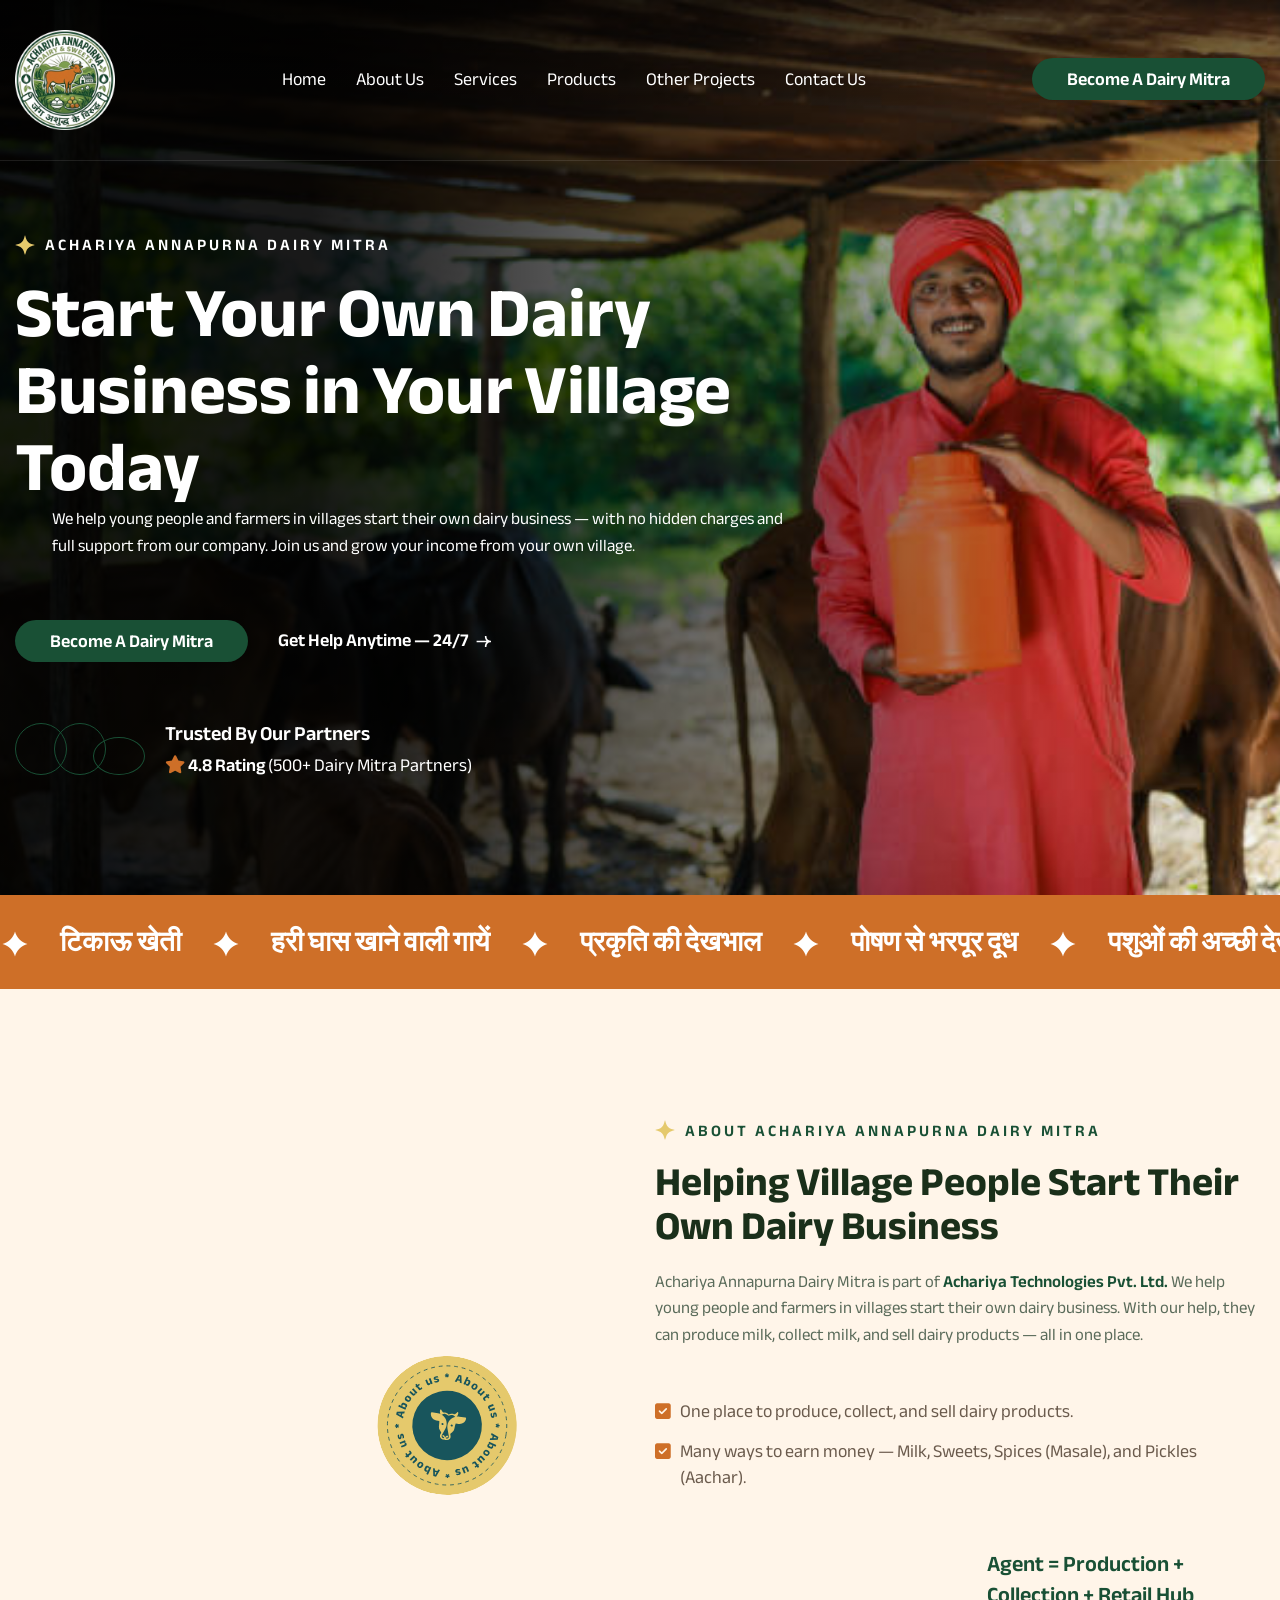
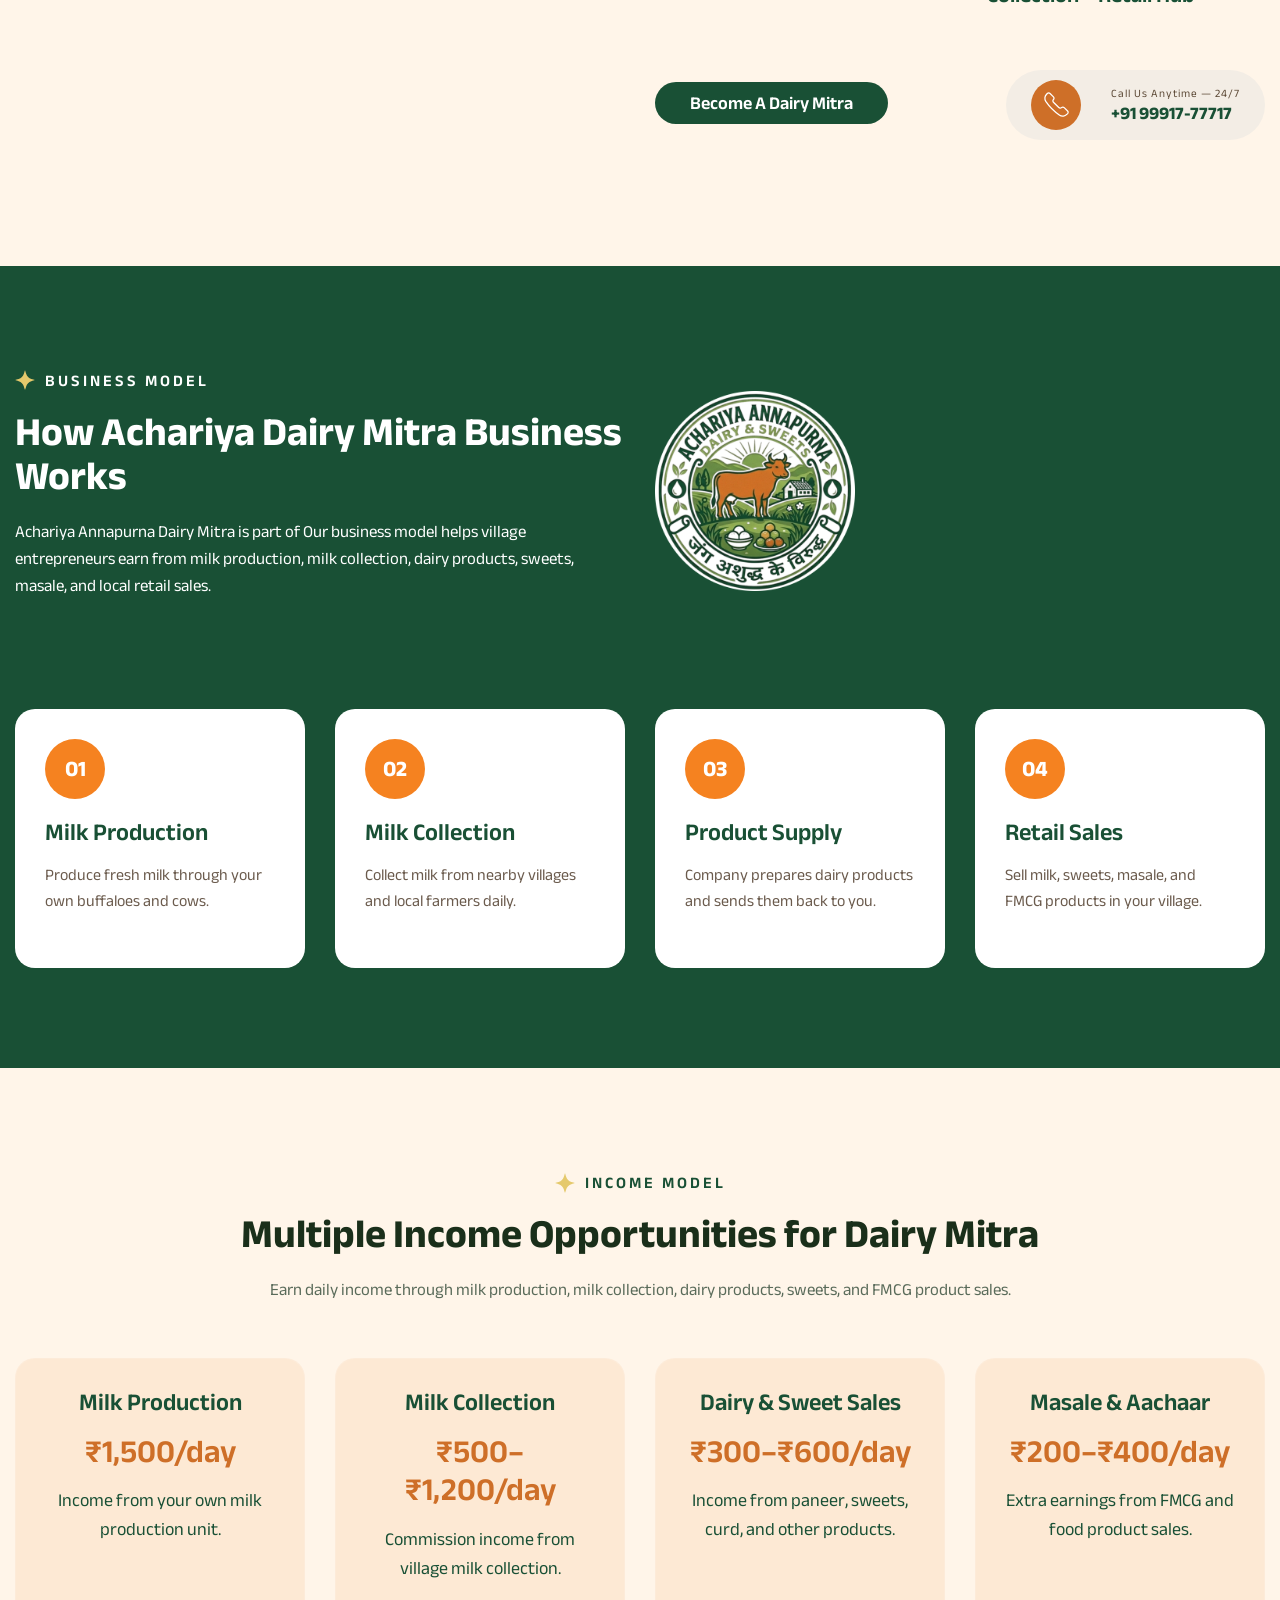
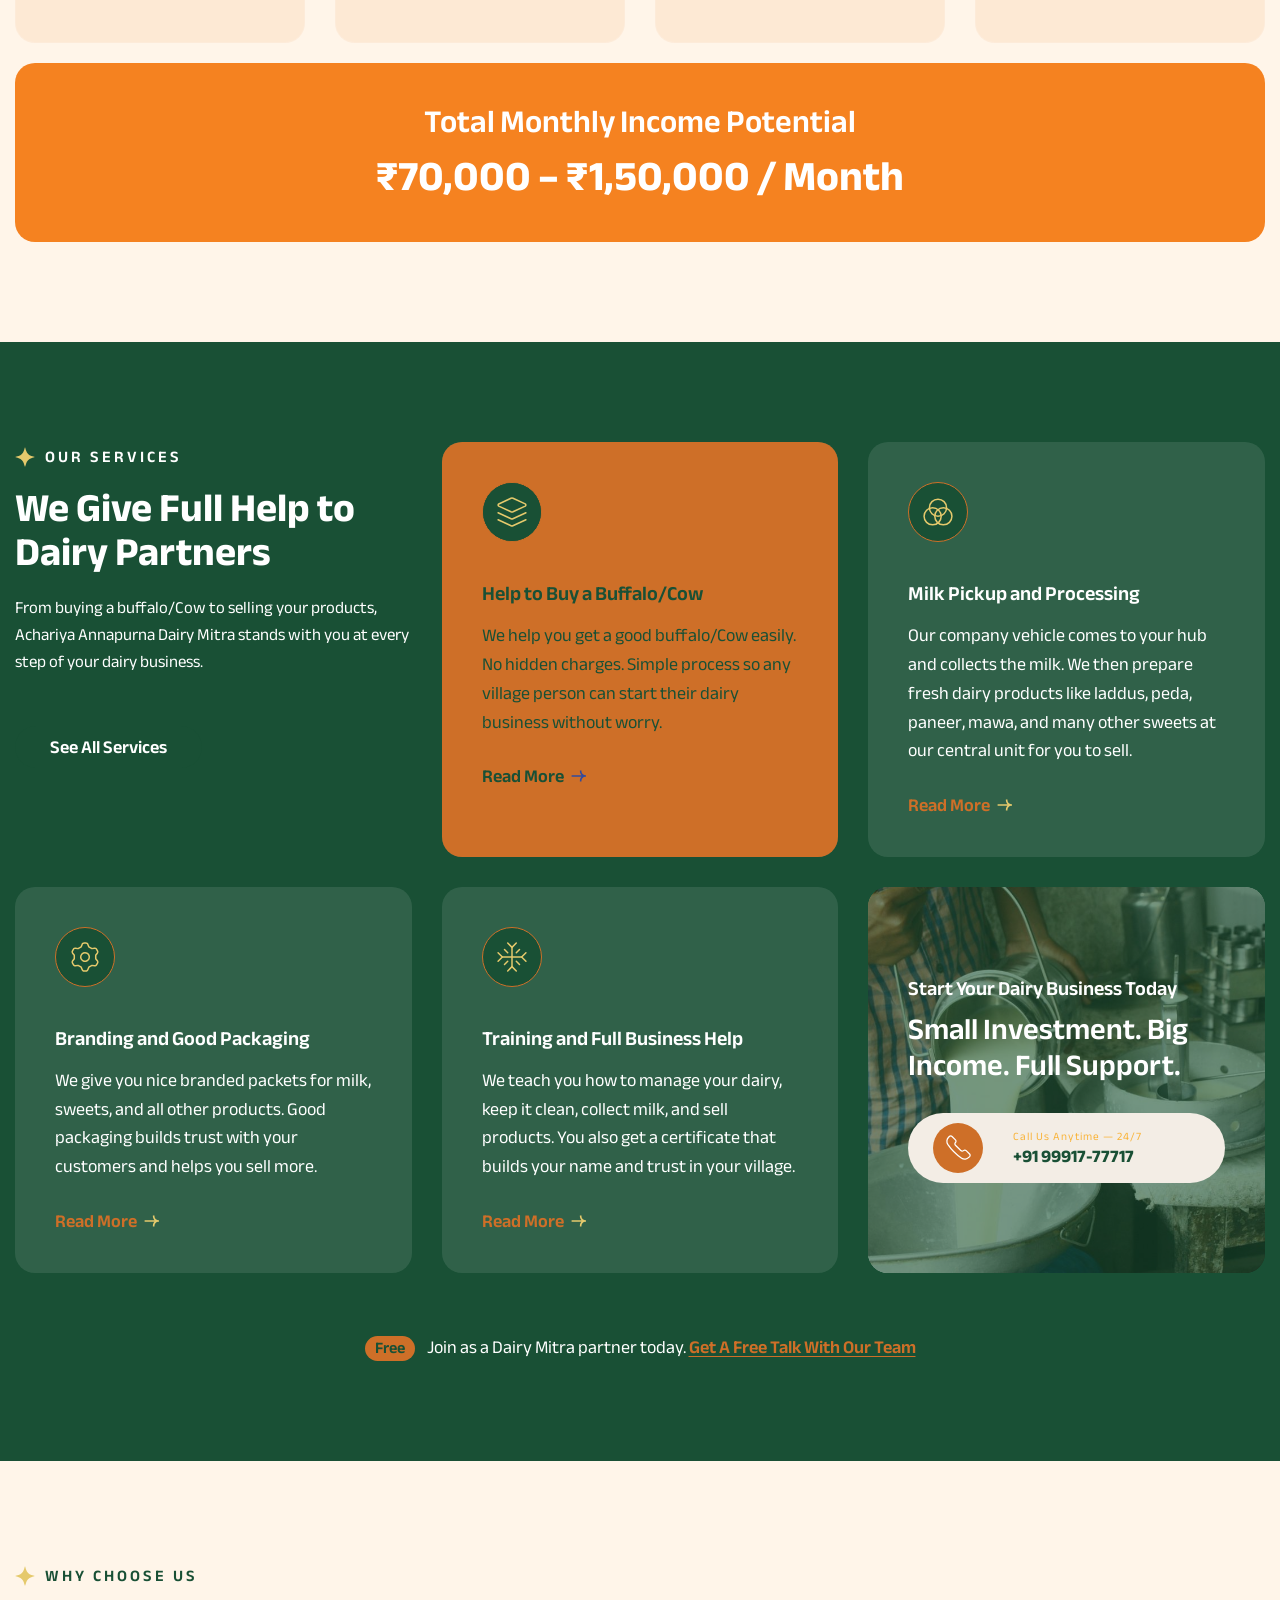
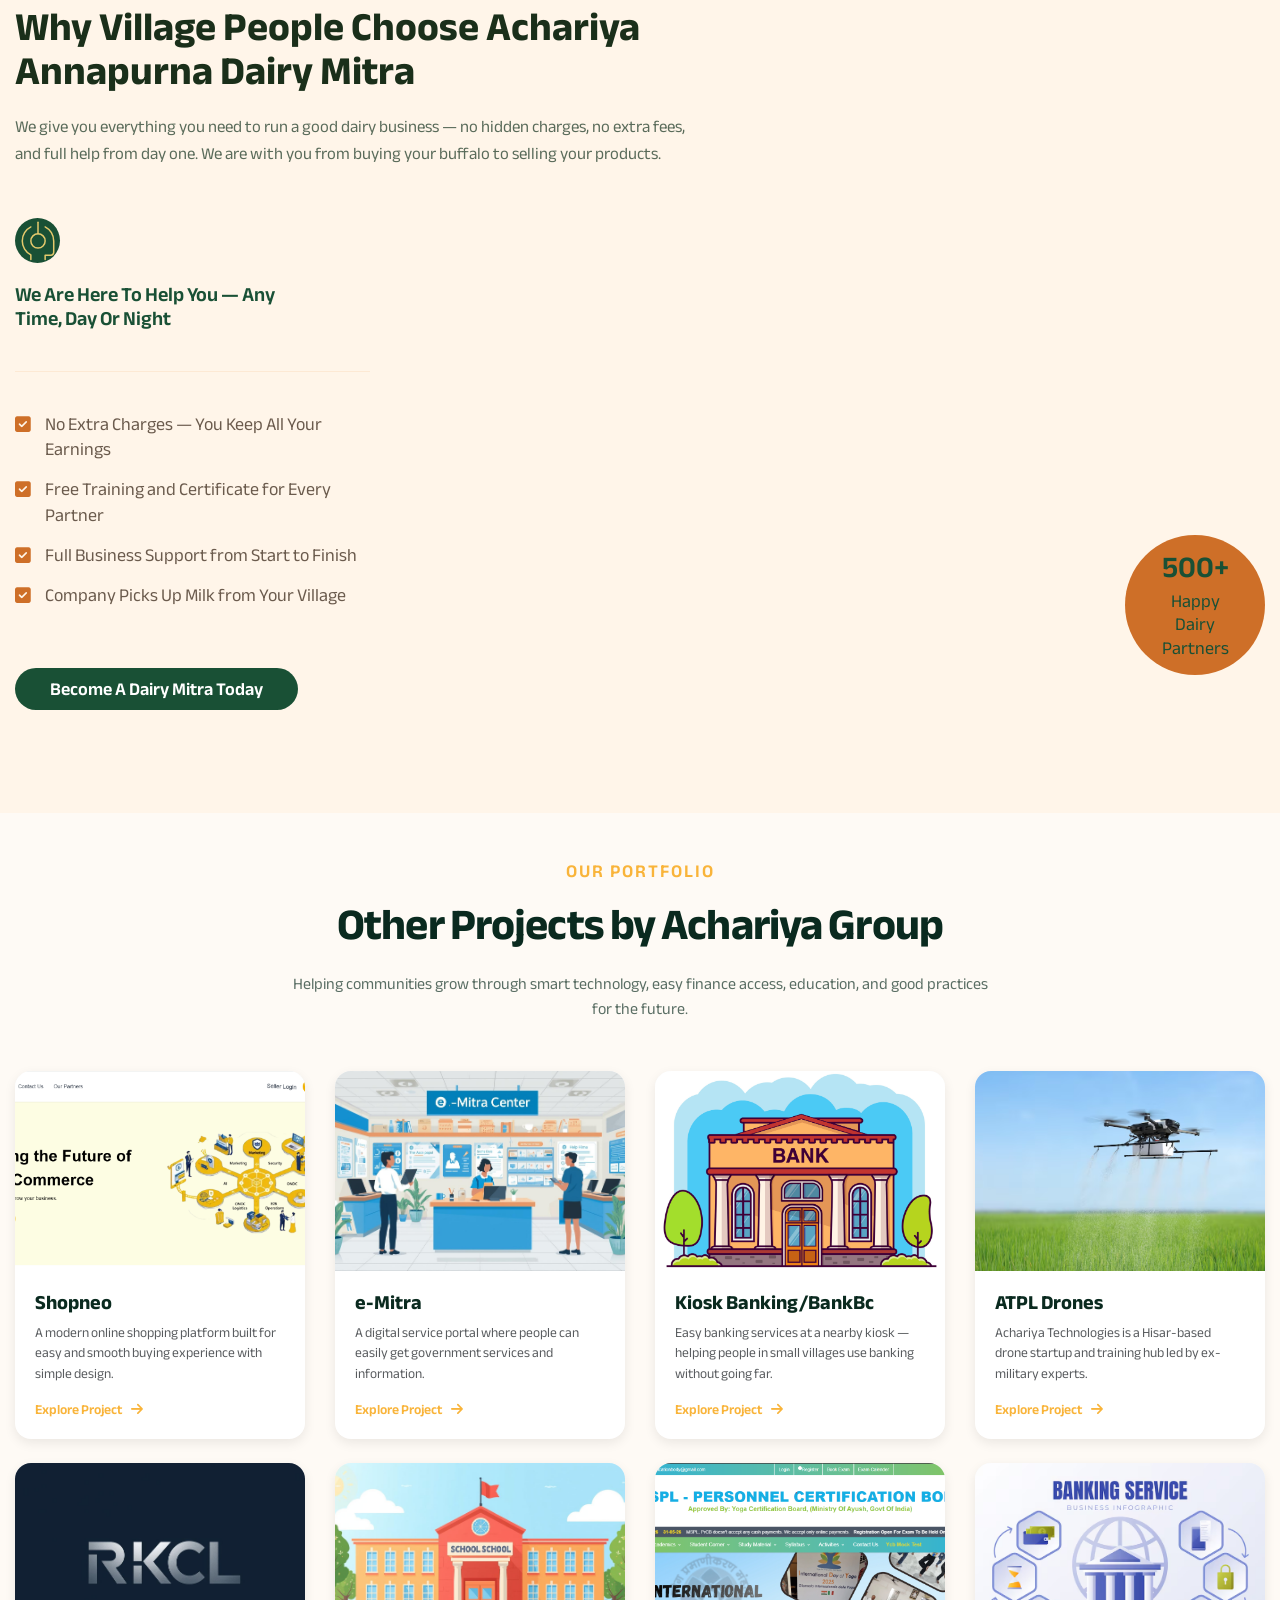
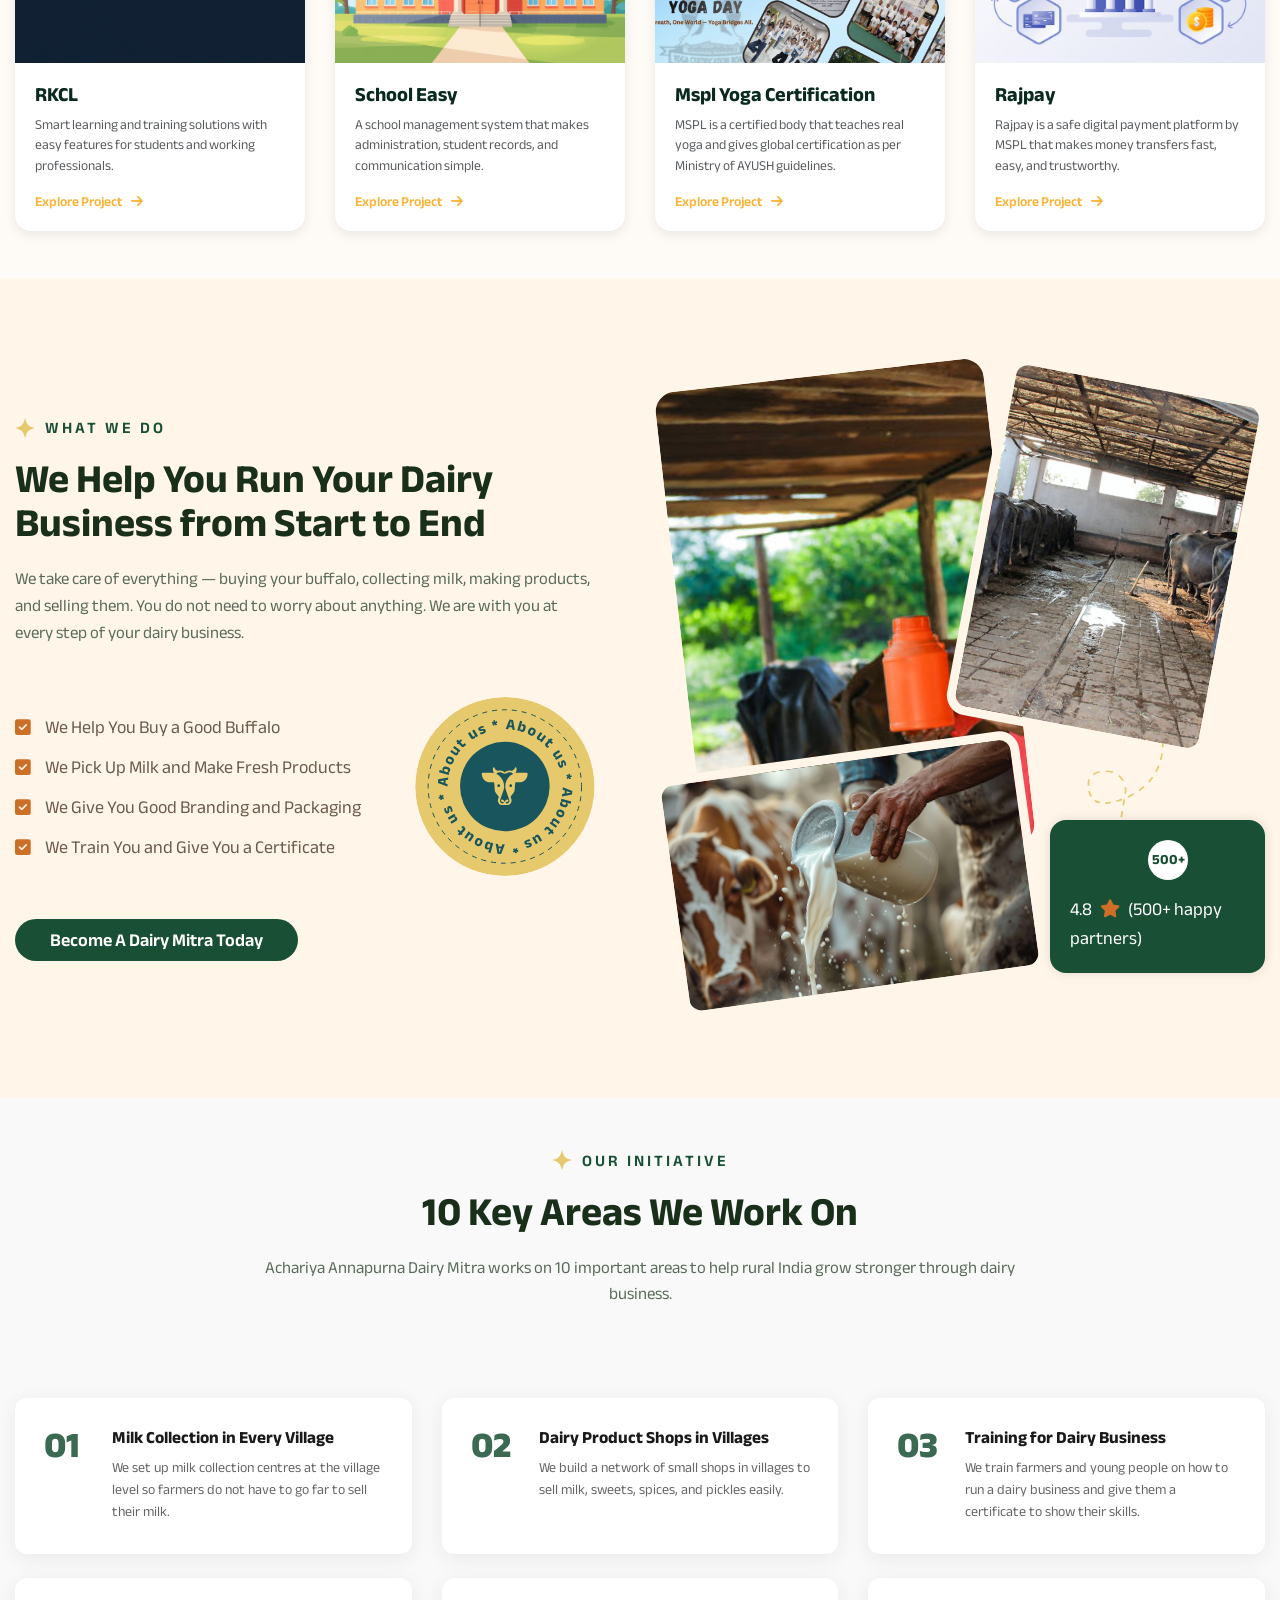
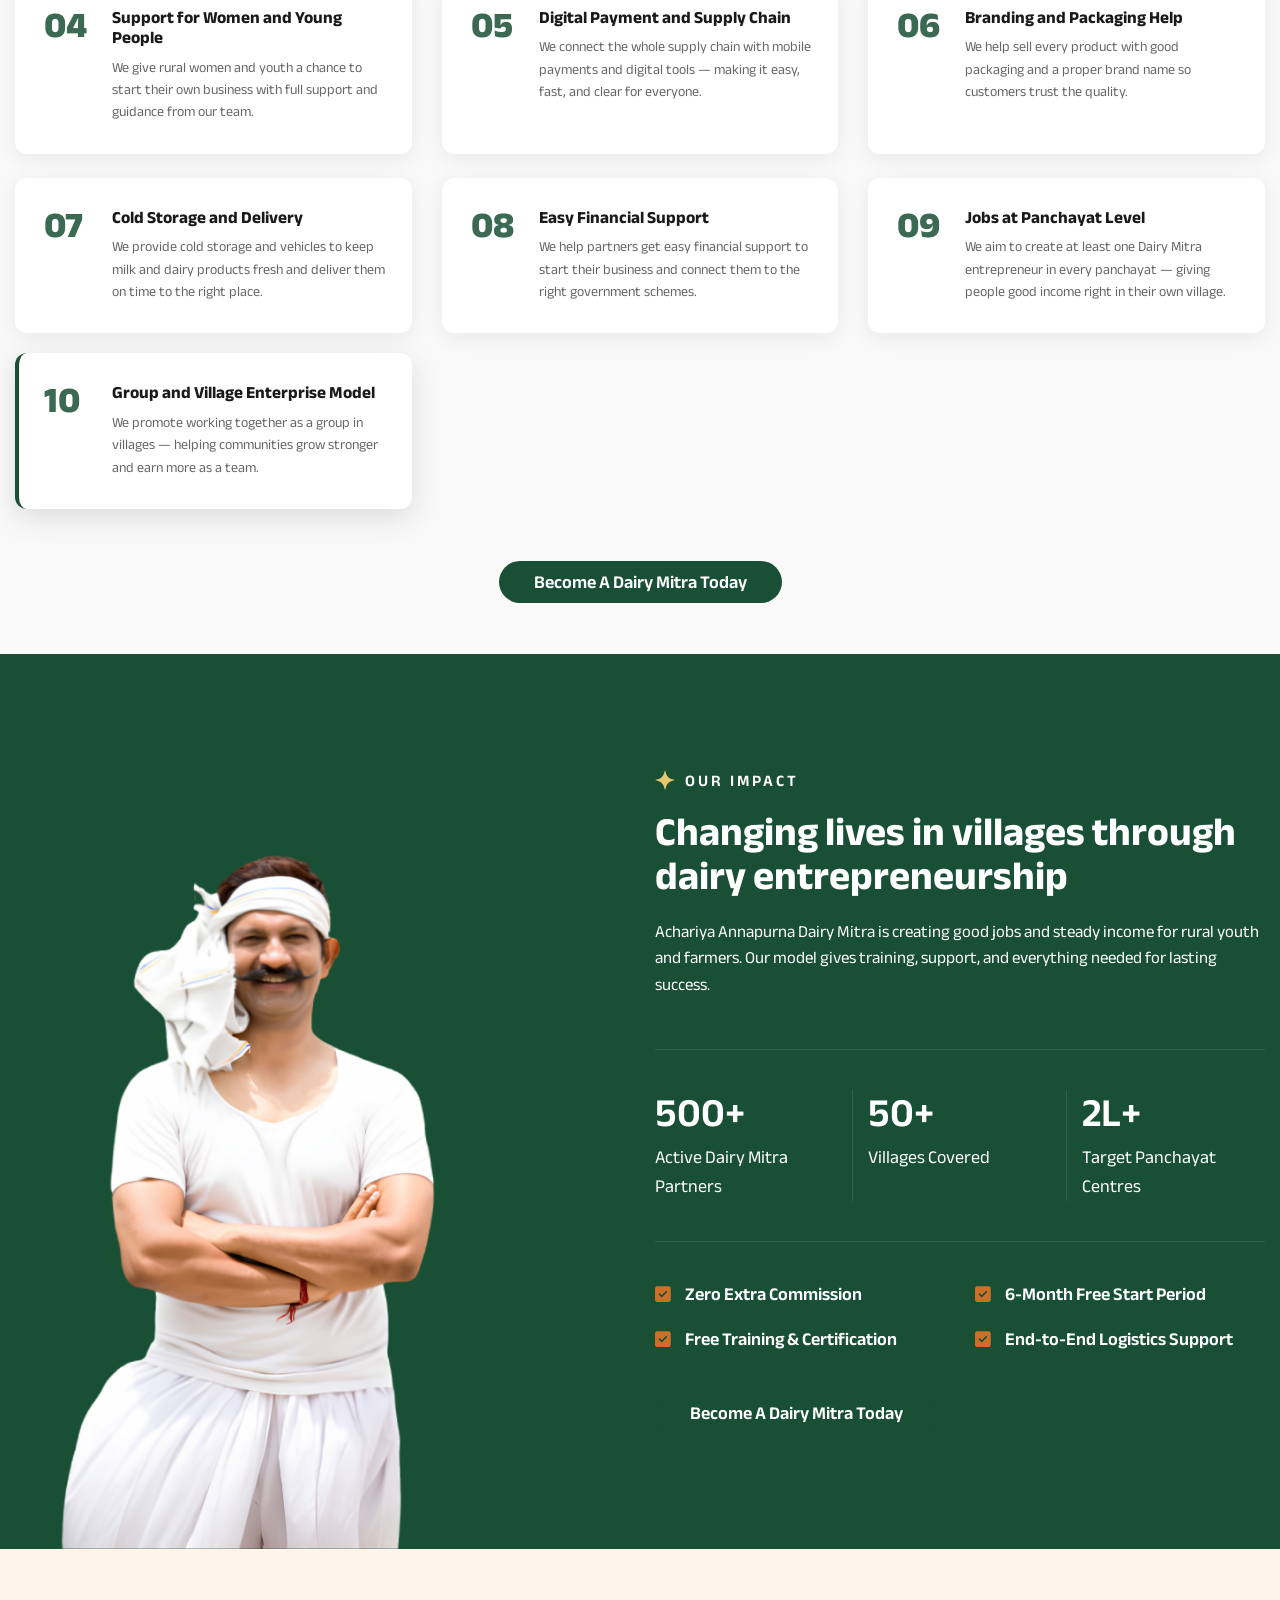
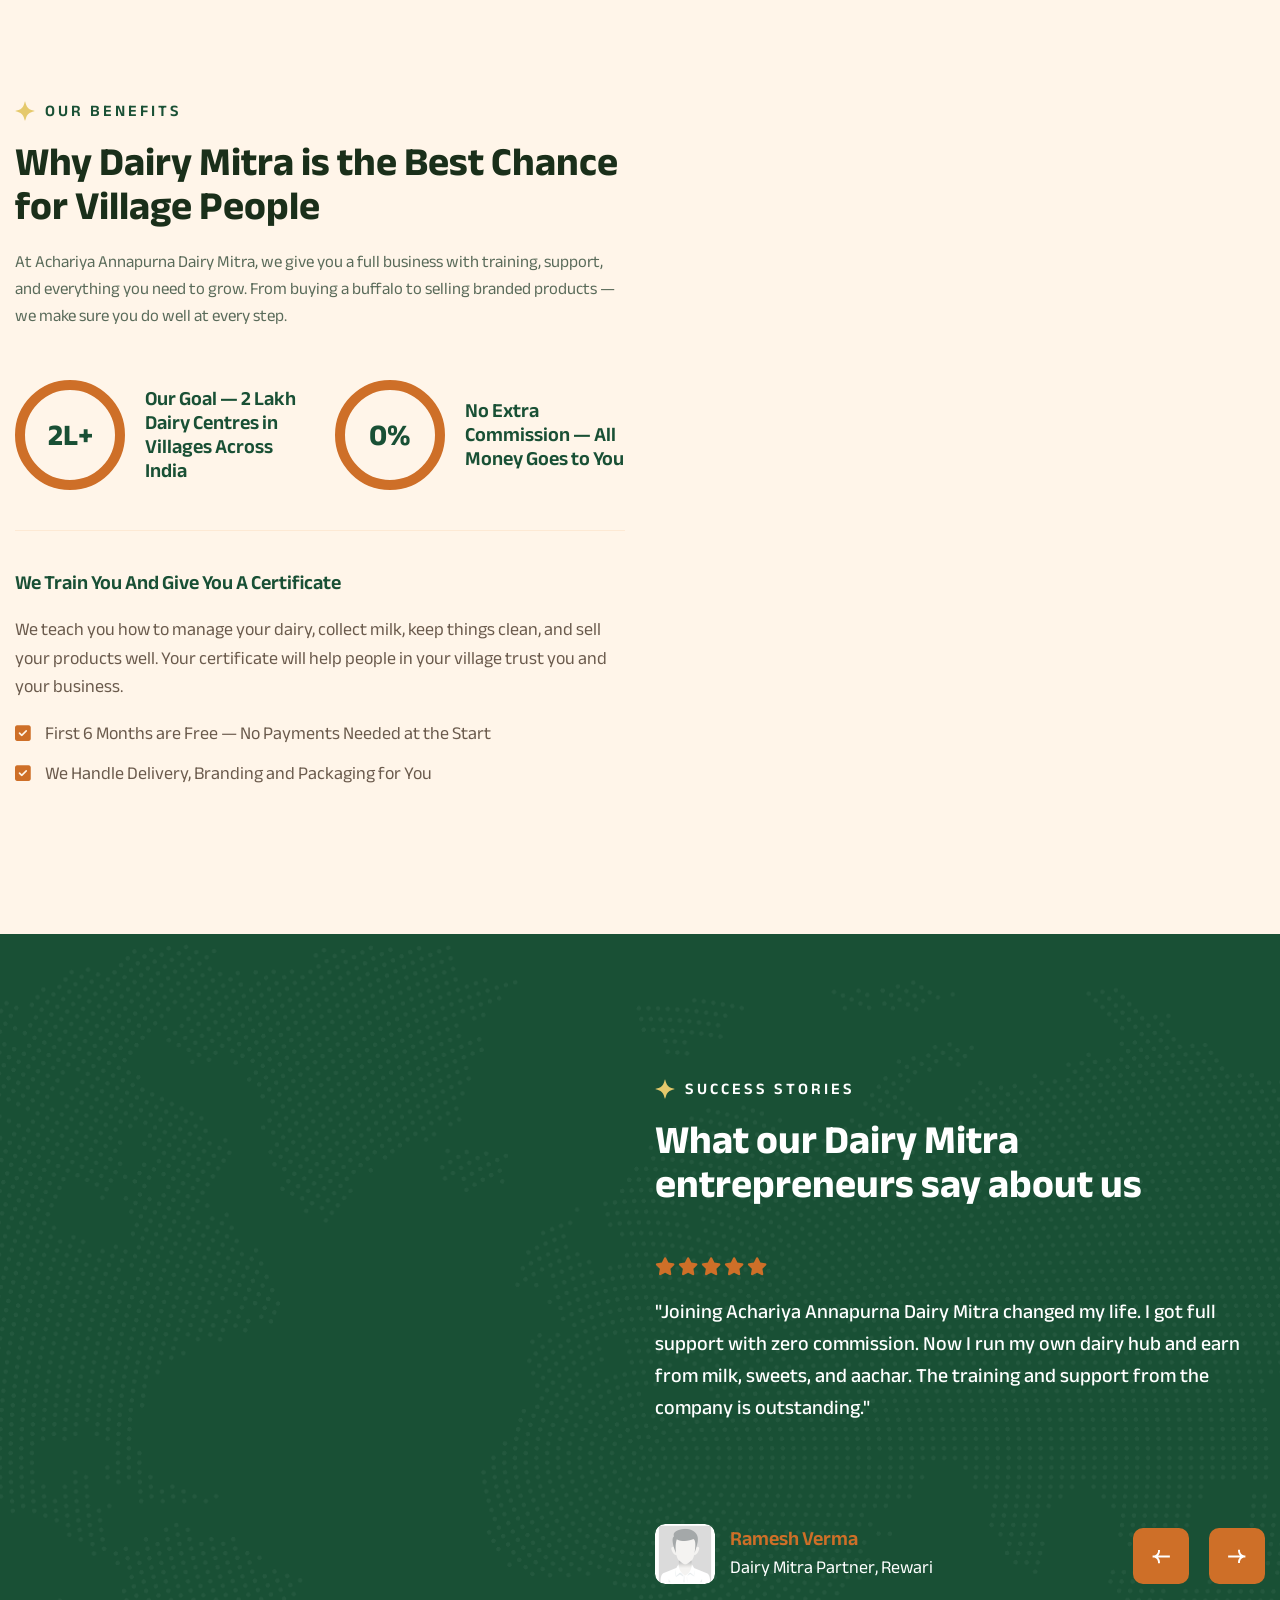
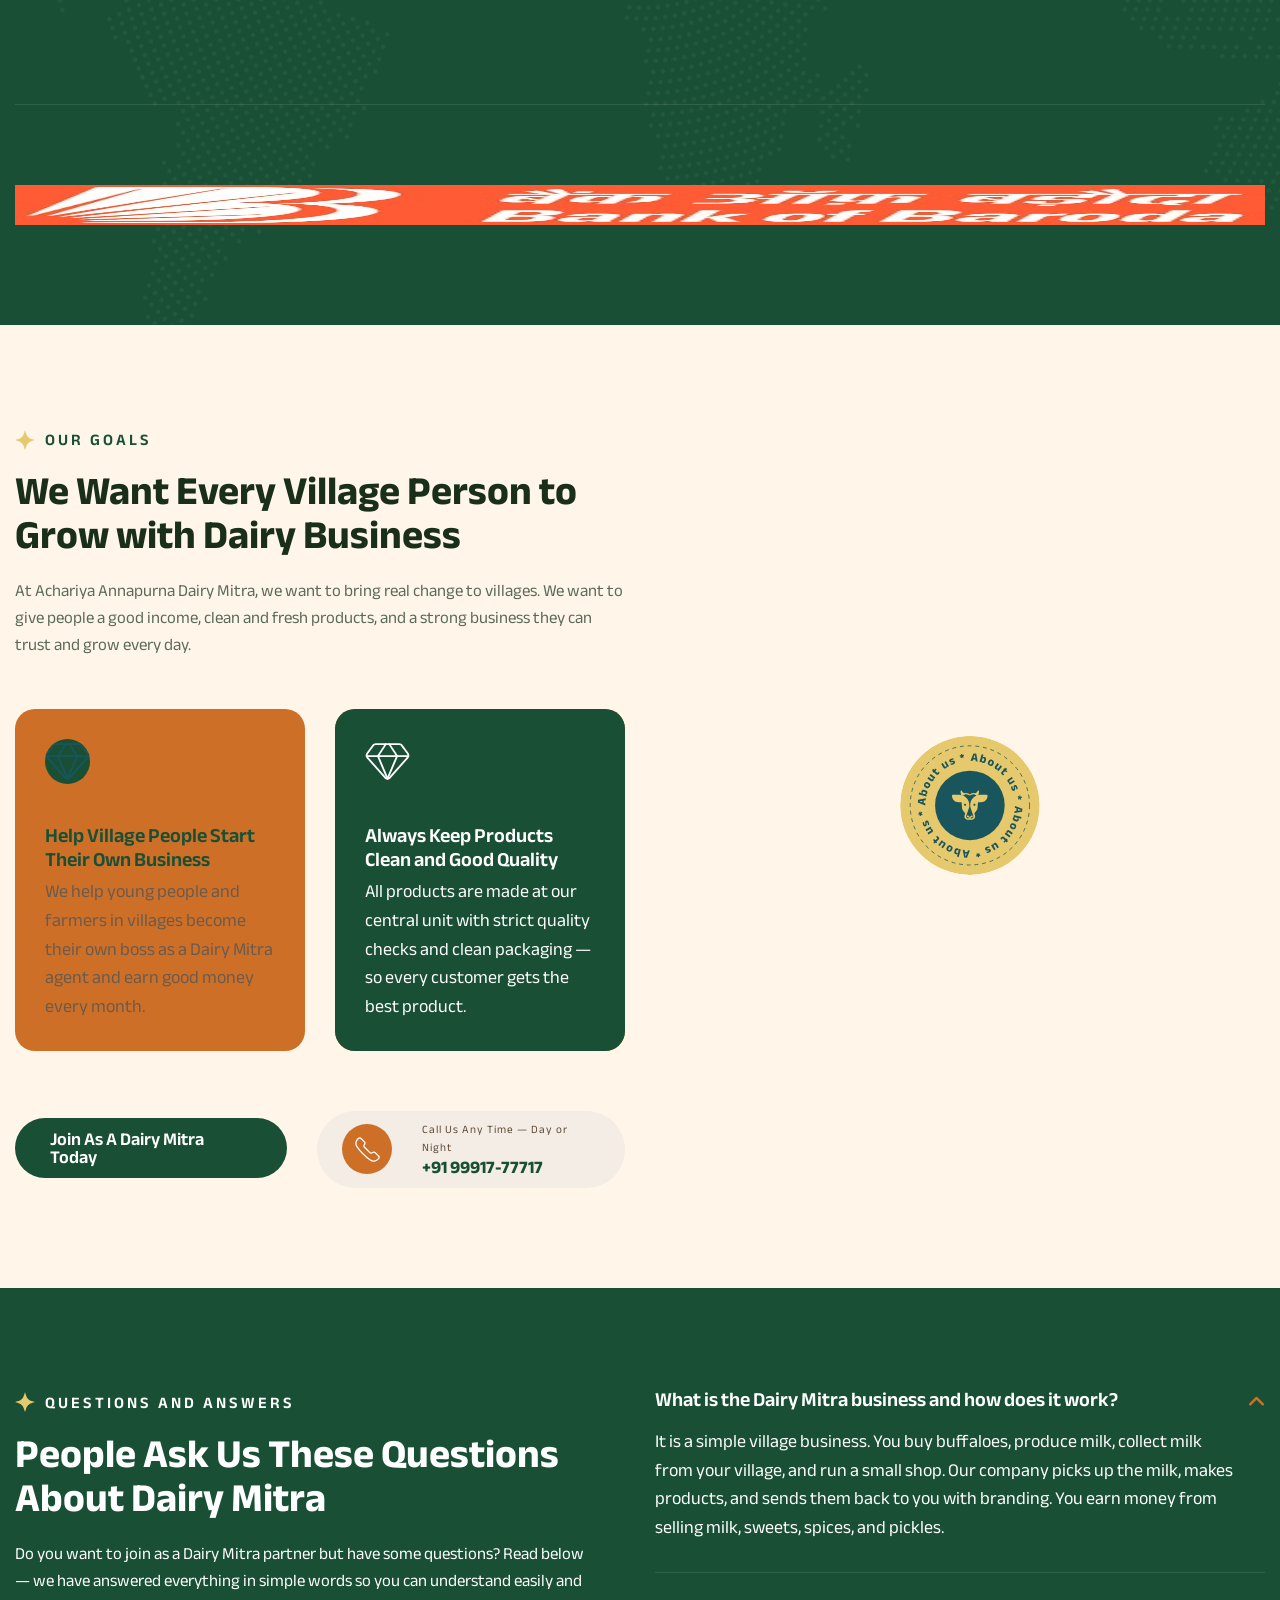
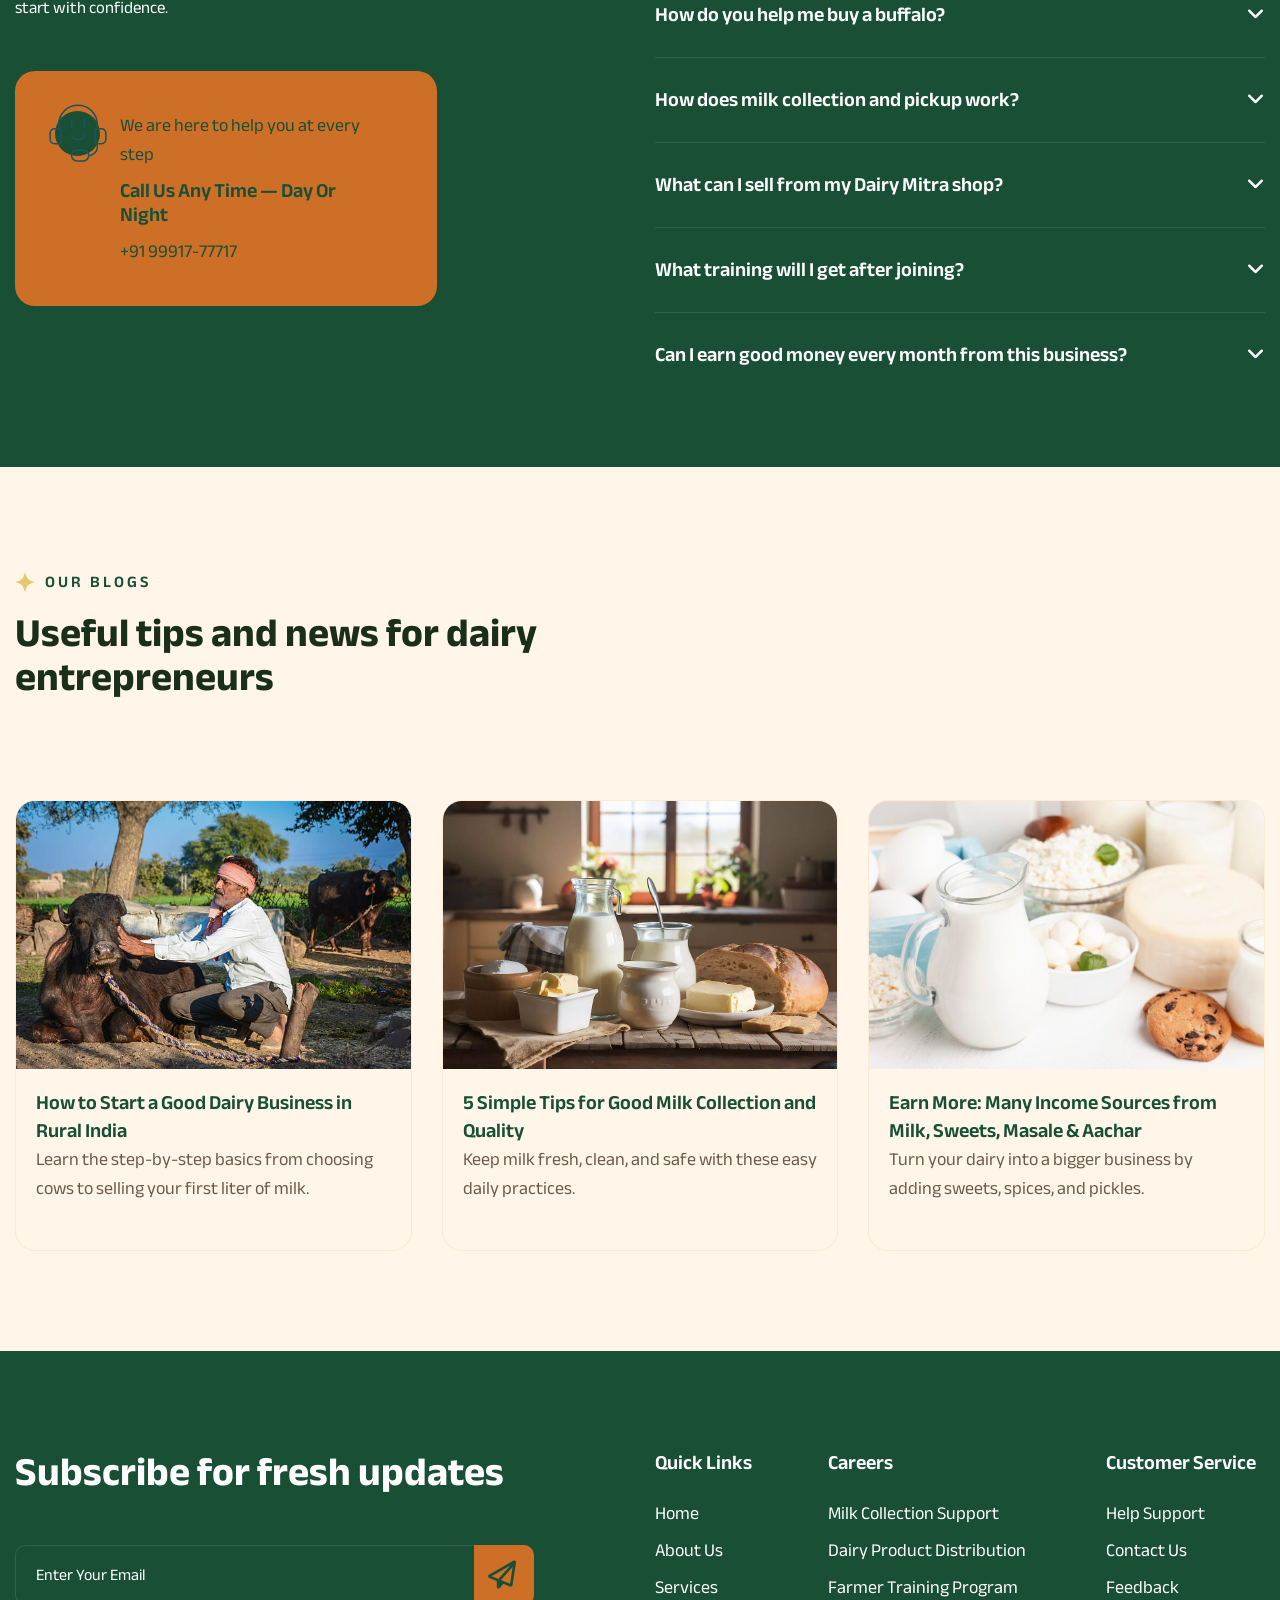
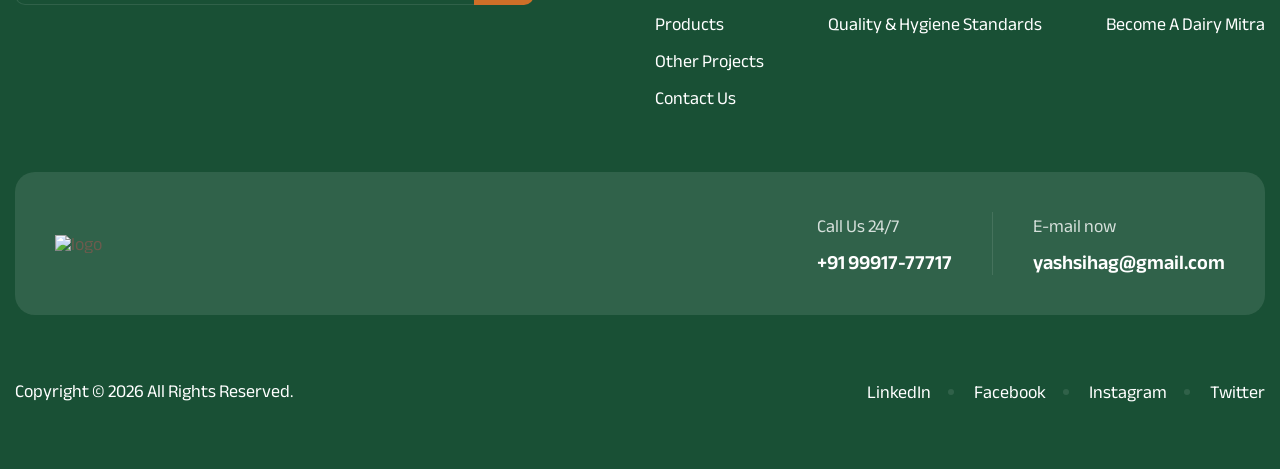
==== commit 932733e5: "fill all alt attribute" ====
--- a/index.html
+++ b/index.html
@@ -41,7 +41,7 @@
     <div class="preloader">
         <div class="loading-container">
             <div class="loading"></div>
-            <div id="loading-icon"><img src="images/logo.png" alt=""></div>
+            <div id="loading-icon"><img src="images/logo.png" alt="logo"></div>
         </div>
     </div>
     <!-- Preloader End -->
@@ -153,33 +153,33 @@
         <!-- Scrolling Ticker Start -->
         <div class="scrolling-ticker-box">
             <div class="scrolling-content">
-                <span><img src="images/icon-sparkle.svg" alt="">टिकाऊ खेती</span>
-                <span><img src="images/icon-sparkle.svg" alt="">हरी घास खाने वाली गायें</span>
-                <span><img src="images/icon-sparkle.svg" alt="">प्रकृति की देखभाल</span>
-                <span><img src="images/icon-sparkle.svg" alt="">पोषण से भरपूर दूध</span>
-                <span><img src="images/icon-sparkle.svg" alt="">पशुओं की अच्छी देखभाल</span>
-                <span><img src="images/icon-sparkle.svg" alt="">डेयरी मित्र पार्टनर</span>
-                <span><img src="images/icon-sparkle.svg" alt="">शुद्ध देसी दूध</span>
-                <span><img src="images/icon-sparkle.svg" alt="">गाँव में रोजगार</span>
-                <span><img src="images/icon-sparkle.svg" alt="">किसानों की मदद</span>
-                <span><img src="images/icon-sparkle.svg" alt="">स्वच्छ डेयरी उत्पाद</span>
-                <span><img src="images/icon-sparkle.svg" alt="">अपना व्यवसाय शुरू करें</span>
-                <span><img src="images/icon-sparkle.svg" alt="">भारतीय डेयरी परंपरा</span>
+                <span><img src="images/icon-sparkle.svg" alt="star icon">टिकाऊ खेती</span>
+                <span><img src="images/icon-sparkle.svg" alt="star icon">हरी घास खाने वाली गायें</span>
+                <span><img src="images/icon-sparkle.svg" alt="star icon">प्रकृति की देखभाल</span>
+                <span><img src="images/icon-sparkle.svg" alt="star icon">पोषण से भरपूर दूध</span>
+                <span><img src="images/icon-sparkle.svg" alt="star icon">पशुओं की अच्छी देखभाल</span>
+                <span><img src="images/icon-sparkle.svg" alt="star icon">डेयरी मित्र पार्टनर</span>
+                <span><img src="images/icon-sparkle.svg" alt="star icon">शुद्ध देसी दूध</span>
+                <span><img src="images/icon-sparkle.svg" alt="star icon">गाँव में रोजगार</span>
+                <span><img src="images/icon-sparkle.svg" alt="star icon">किसानों की मदद</span>
+                <span><img src="images/icon-sparkle.svg" alt="star icon">स्वच्छ डेयरी उत्पाद</span>
+                <span><img src="images/icon-sparkle.svg" alt="star icon">अपना व्यवसाय शुरू करें</span>
+                <span><img src="images/icon-sparkle.svg" alt="star icon">भारतीय डेयरी परंपरा</span>
             </div>
 
             <div class="scrolling-content">
-                <span><img src="images/icon-sparkle.svg" alt="">टिकाऊ खेती</span>
-                <span><img src="images/icon-sparkle.svg" alt="">हरी घास खाने वाली गायें</span>
-                <span><img src="images/icon-sparkle.svg" alt="">प्रकृति की देखभाल</span>
-                <span><img src="images/icon-sparkle.svg" alt="">पोषण से भरपूर दूध</span>
-                <span><img src="images/icon-sparkle.svg" alt="">पशुओं की अच्छी देखभाल</span>
-                <span><img src="images/icon-sparkle.svg" alt="">डेयरी मित्र पार्टनर</span>
-                <span><img src="images/icon-sparkle.svg" alt="">शुद्ध देसी दूध</span>
-                <span><img src="images/icon-sparkle.svg" alt="">गाँव में रोजगार</span>
-                <span><img src="images/icon-sparkle.svg" alt="">किसानों की मदद</span>
-                <span><img src="images/icon-sparkle.svg" alt="">स्वच्छ डेयरी उत्पाद</span>
-                <span><img src="images/icon-sparkle.svg" alt="">अपना व्यवसाय शुरू करें</span>
-                <span><img src="images/icon-sparkle.svg" alt="">भारतीय डेयरी परंपरा</span>
+                <span><img src="images/icon-sparkle.svg" alt="star icon">टिकाऊ खेती</span>
+                <span><img src="images/icon-sparkle.svg" alt="star icon">हरी घास खाने वाली गायें</span>
+                <span><img src="images/icon-sparkle.svg" alt="star icon">प्रकृति की देखभाल</span>
+                <span><img src="images/icon-sparkle.svg" alt="star icon">पोषण से भरपूर दूध</span>
+                <span><img src="images/icon-sparkle.svg" alt="star icon">पशुओं की अच्छी देखभाल</span>
+                <span><img src="images/icon-sparkle.svg" alt="star icon">डेयरी मित्र पार्टनर</span>
+                <span><img src="images/icon-sparkle.svg" alt="star icon">शुद्ध देसी दूध</span>
+                <span><img src="images/icon-sparkle.svg" alt="star icon">गाँव में रोजगार</span>
+                <span><img src="images/icon-sparkle.svg" alt="star icon">किसानों की मदद</span>
+                <span><img src="images/icon-sparkle.svg" alt="star icon">स्वच्छ डेयरी उत्पाद</span>
+                <span><img src="images/icon-sparkle.svg" alt="star icon">अपना व्यवसाय शुरू करें</span>
+                <span><img src="images/icon-sparkle.svg" alt="star icon">भारतीय डेयरी परंपरा</span>
             </div>
         </div>
         <!-- Scrolling Ticker End -->
@@ -209,7 +209,7 @@
                             </figure>
                             <div class="about-image-circle">
                                 <a href="contact.html">
-                                    <img src="images/about-us-circle.svg" alt="">
+                                    <img src="images/about-us-circle.svg" alt="icon">
                                 </a>
                             </div>
                         </div>
@@ -262,7 +262,7 @@
                             </div>
                             <div class="contact-now-box">
                                 <div class="icon-box">
-                                    <img src="images/icon-phone-white.svg" alt="">
+                                    <img src="images/icon-phone-white.svg" alt="Phone Icon">
                                 </div>
                                 <div class="contact-now-box-content">
                                     <p>Call Us Anytime — 24/7</p>
@@ -306,7 +306,7 @@
             <div class="col-lg-6">
                 <div class="mt-3">
                     <figure >
-                        <img height="200px" width="200px" src="images/logo.png" alt="">
+                        <img height="200px" width="200px" src="images/logo.png" alt="logo">
                     </figure>
                 </div>
             </div>
@@ -451,7 +451,7 @@
                     <!-- Service Item Start -->
                     <div class="service-item active wow fadeInUp">
                         <div class="icon-box">
-                            <img src="images/icon-service-1.svg" alt="">
+                            <img src="images/icon-service-1.svg" alt="Help to Buy a Buffalo/Cow Icon">
                         </div>
                         <div class="service-item-content">
                             <h3><a href="service-single.html">Help to Buy a Buffalo/Cow</a></h3>
@@ -469,7 +469,7 @@
                     <!-- Service Item Start -->
                     <div class="service-item wow fadeInUp" data-wow-delay="0.2s">
                         <div class="icon-box">
-                            <img src="images/icon-service-2.svg" alt="">
+                            <img src="images/icon-service-2.svg" alt="Milk Pickup and Processing Icon">
                         </div>
                         <div class="service-item-content">
                             <h3><a href="service-single.html">Milk Pickup and Processing</a></h3>
@@ -486,7 +486,7 @@
                     <!-- Service Item Start -->
                     <div class="service-item wow fadeInUp" data-wow-delay="0.4s">
                         <div class="icon-box">
-                            <img src="images/icon-service-3.svg" alt="">
+                            <img src="images/icon-service-3.svg" alt="Branding and Good Packaging Icon">
                         </div>
                         <div class="service-item-content">
                             <h3><a href="service-single.html">Branding and Good Packaging</a></h3>
@@ -504,7 +504,7 @@
                     <!-- Service Item Start -->
                     <div class="service-item wow fadeInUp" data-wow-delay="0.6s">
                         <div class="icon-box">
-                            <img src="images/icon-service-4.svg" alt="">
+                            <img src="images/icon-service-4.svg" alt="Training and Full Business Help Icon">
                         </div>
                         <div class="service-item-content">
                             <h3><a href="service-single.html">Training and Full Business Help</a></h3>
@@ -530,7 +530,7 @@
                         <!-- Contact Now Box Start -->
                         <div class="contact-now-box">
                             <div class="icon-box">
-                                <img src="images/icon-phone-white.svg" alt="">
+                                <img src="images/icon-phone-white.svg" alt="Phone Icon">
                             </div>
                             <div class="contact-now-box-content">
                                 <p class="text-primary">Call Us Anytime — 24/7</p>
@@ -581,7 +581,7 @@
                                     <!-- Why Choose Item Start -->
                                     <div class="why-choose-item wow fadeInUp" data-wow-delay="0.4s">
                                         <div class="icon-box">
-                                            <img src="images/icon-why-choose-body.svg" alt="">
+                                            <img src="images/icon-why-choose-body.svg" alt="Help You Any Time Icon">
                                         </div>
                                         <div class="why-choose-item-content">
                                             <h3>We Are Here to Help You — Any Time, Day or Night</h3>
@@ -864,7 +864,7 @@
 
                             <div class="about-image-circle">
                                 <a href="about.html">
-                                    <img src="images/about-us-circle.svg" alt="">
+                                    <img src="images/about-us-circle.svg" alt="About Us Icon">
                                 </a>
                             </div>
                         </div>
@@ -1277,7 +1277,7 @@
                                             <div class="testimonial-body">
                                                 <div class="author-image">
                                                     <figure class="image-anime">
-                                                        <img src="images/author-1.jpg" alt="">
+                                                        <img src="images/author-1.jpg" alt="author image">
                                                     </figure>
                                                 </div>
                                                 <div class="author-content">
@@ -1308,7 +1308,7 @@
                                             <div class="testimonial-body">
                                                 <div class="author-image">
                                                     <figure class="image-anime">
-                                                        <img src="images/author-1.jpg" alt="">
+                                                        <img src="images/author-1.jpg" alt="author">
                                                     </figure>
                                                 </div>
                                                 <div class="author-content">
@@ -1340,7 +1340,7 @@
                                             <div class="testimonial-body">
                                                 <div class="author-image">
                                                     <figure class="image-anime">
-                                                        <img src="images/author-1.jpg" alt="">
+                                                        <img src="images/author-1.jpg" alt="author">
                                                     </figure>
                                                 </div>
                                                 <div class="author-content">
@@ -1435,7 +1435,7 @@
 
                             <div class="goals-item">
                                 <div class="icon-box">
-                                    <img src="images/icon-goals-item-1.svg" alt="">
+                                    <img src="images/icon-goals-item-2.svg" alt="icon">
                                 </div>
                                 <div class="goals-item-content">
                                     <h3>Help Village People Start Their Own Business</h3>
@@ -1446,7 +1446,7 @@
 
                             <div class="goals-item active">
                                 <div class="icon-box">
-                                    <img src="images/icon-goals-item-2.svg" alt="">
+                                    <img src="images/icon-goals-item-2.svg" alt="icon">
                                 </div>
                                 <div class="goals-item-content">
                                     <h3>Always Keep Products Clean and Good Quality</h3>
@@ -1465,7 +1465,7 @@
                             </div>
                             <div class="contact-now-box">
                                 <div class="icon-box">
-                                    <img src="images/icon-phone-white.svg" alt="">
+                                    <img src="images/icon-phone-white.svg" alt="icon">
                                 </div>
                                 <div class="contact-now-box-content">
                                     <p>Call Us Any Time — Day or Night</p>
@@ -1505,7 +1505,7 @@
                             </div>
                         </div>
                         <div class="about-image-circle">
-                            <a href="about.html"><img src="images/about-us-circle.svg" alt=""></a>
+                            <a href="about.html"><img src="images/about-us-circle.svg" alt="icon"></a>
                         </div>
                     </div>
                     <!-- Our Goals Images End -->
@@ -1535,7 +1535,7 @@
                     <!-- Faq CTA Box Start -->
                     <div class="faq-cta-box wow fadeInUp" data-wow-delay="0.5s">
                         <div class="icon-box">
-                            <img src="images/icon-faq-cta.svg" alt="">
+                            <img src="images/icon-faq-cta.svg" alt="icon">
                         </div>
                         <div class="faq-cta-content">
                             <p>We are here to help you at every step</p>
@@ -1825,7 +1825,7 @@
                     <!-- Footer CTA Box Start -->
                     <div class="footer-cta-box">
                         <div class="footer-logo">
-                            <img src="images/footer-logo.png" alt="">
+                            <img src="images/footer-logo.png" alt="logo">
                         </div>
                         <div class="footer-contact-box">
                             <div class="footer-contact-item">
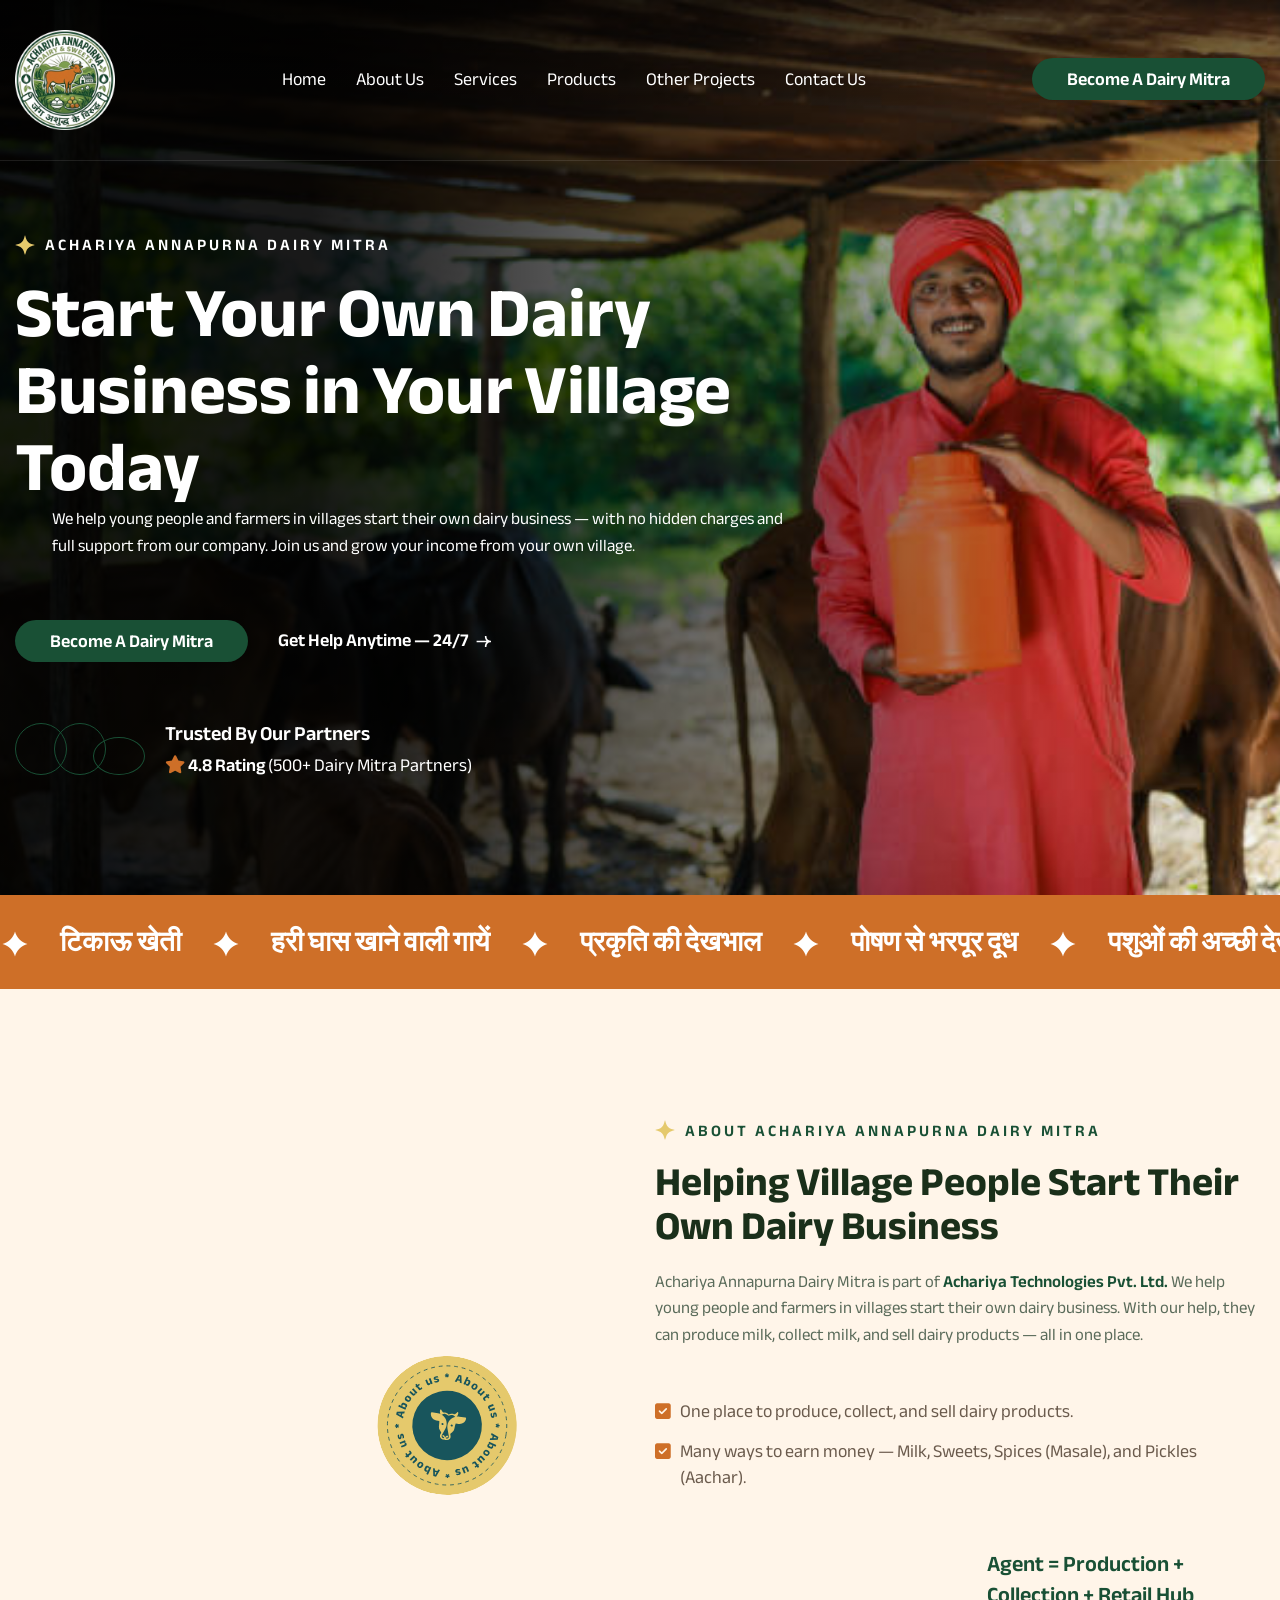
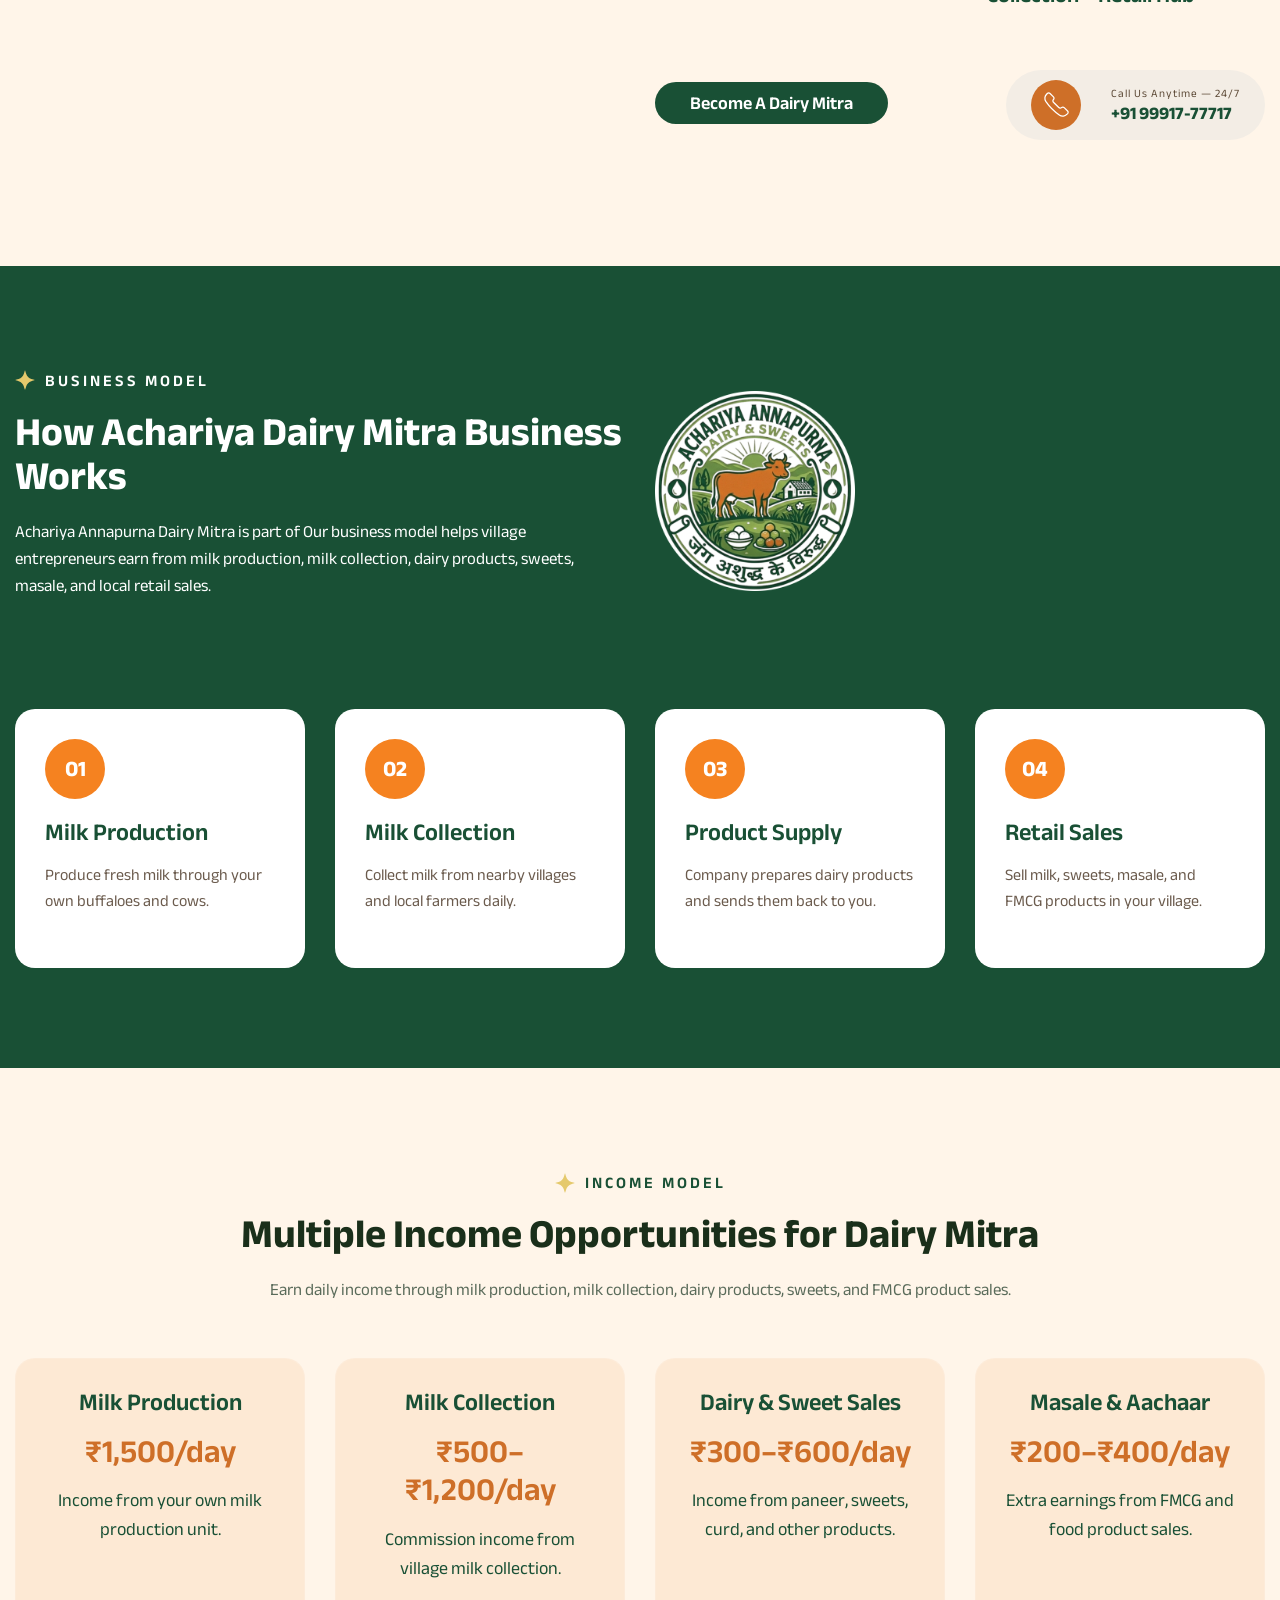
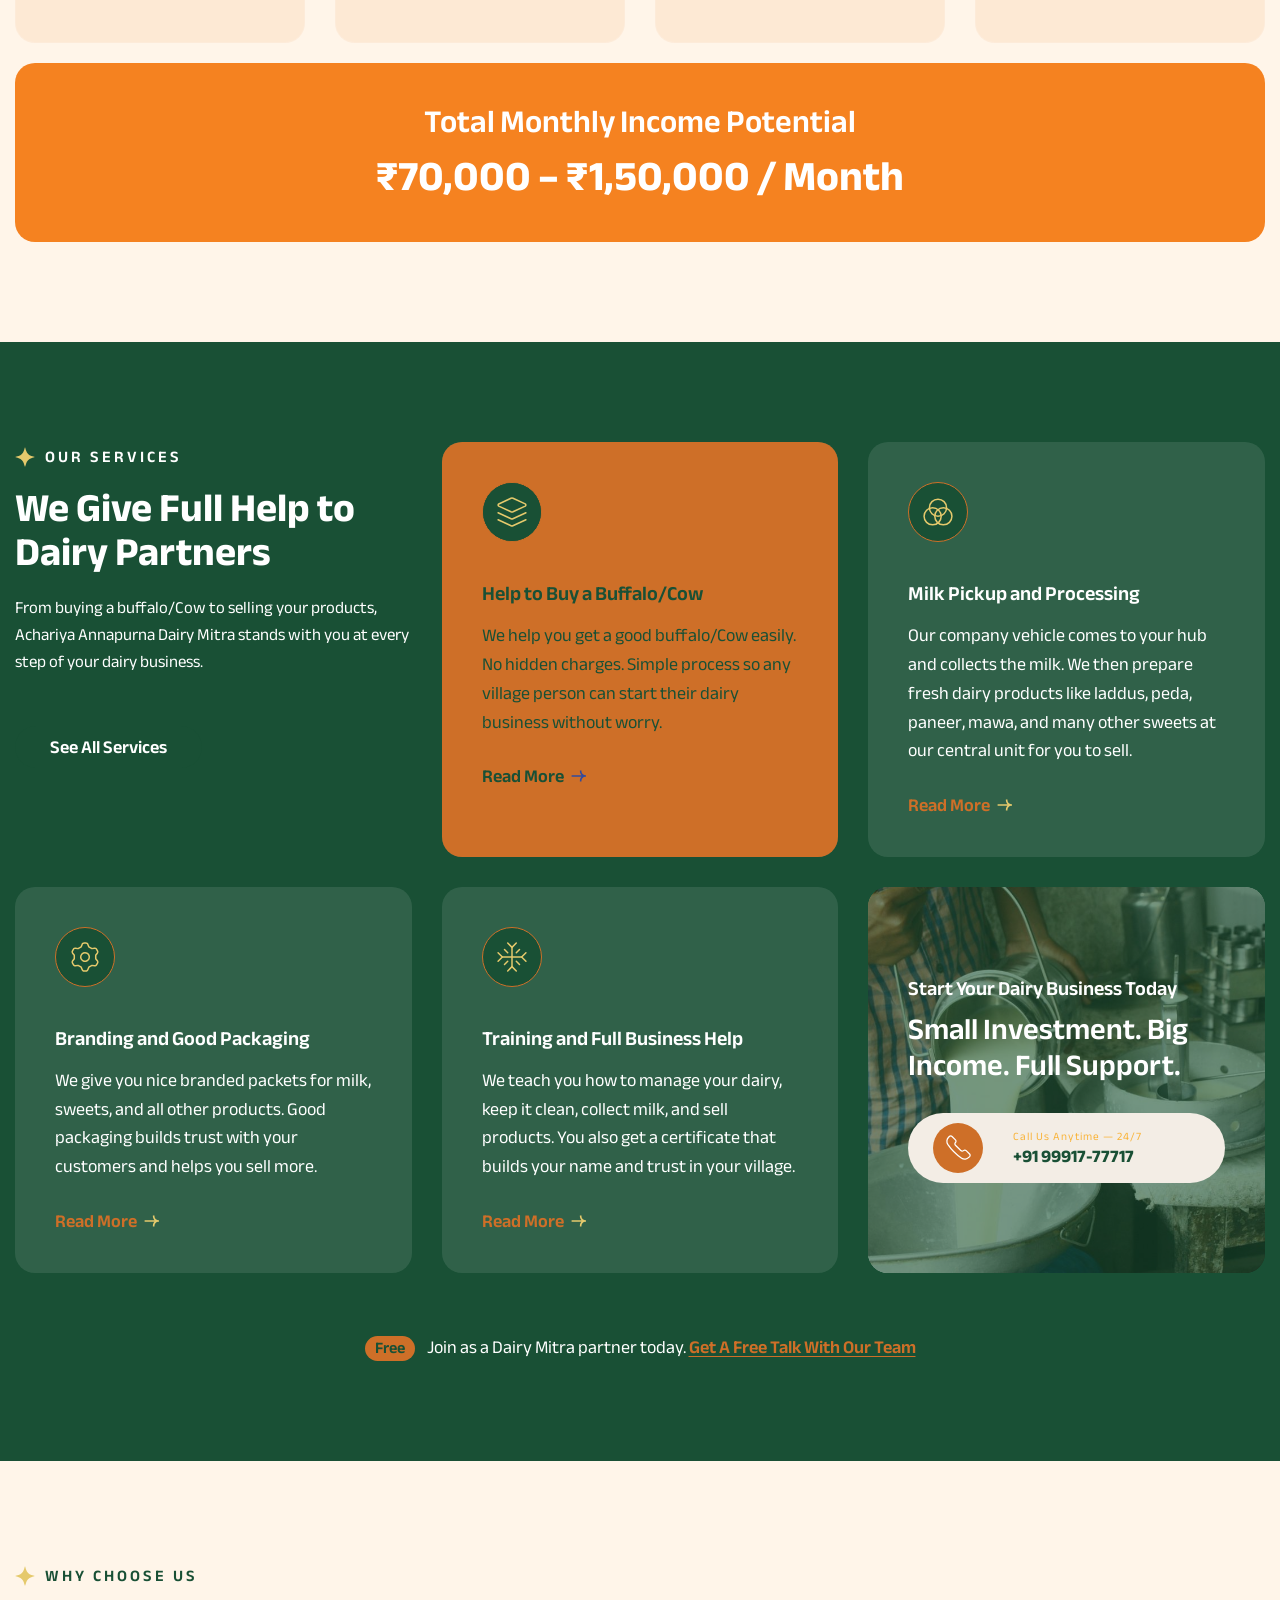
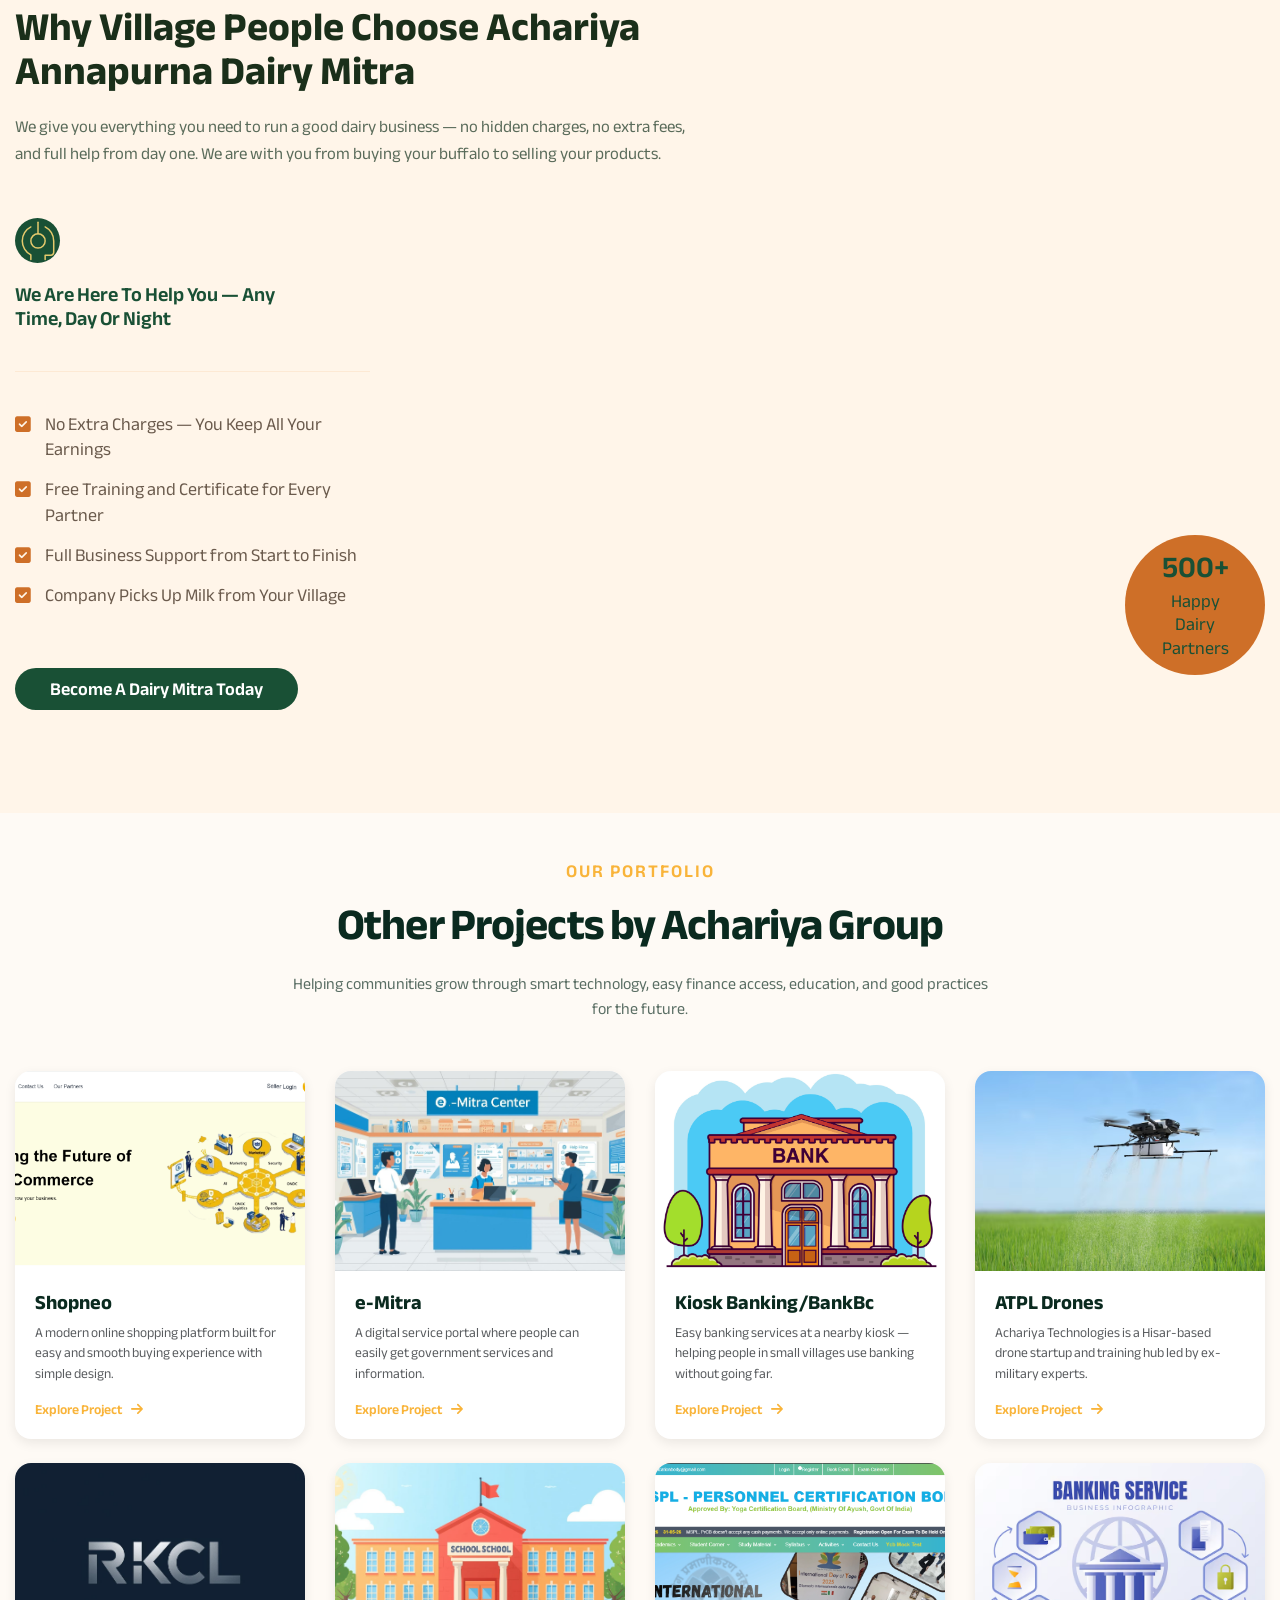
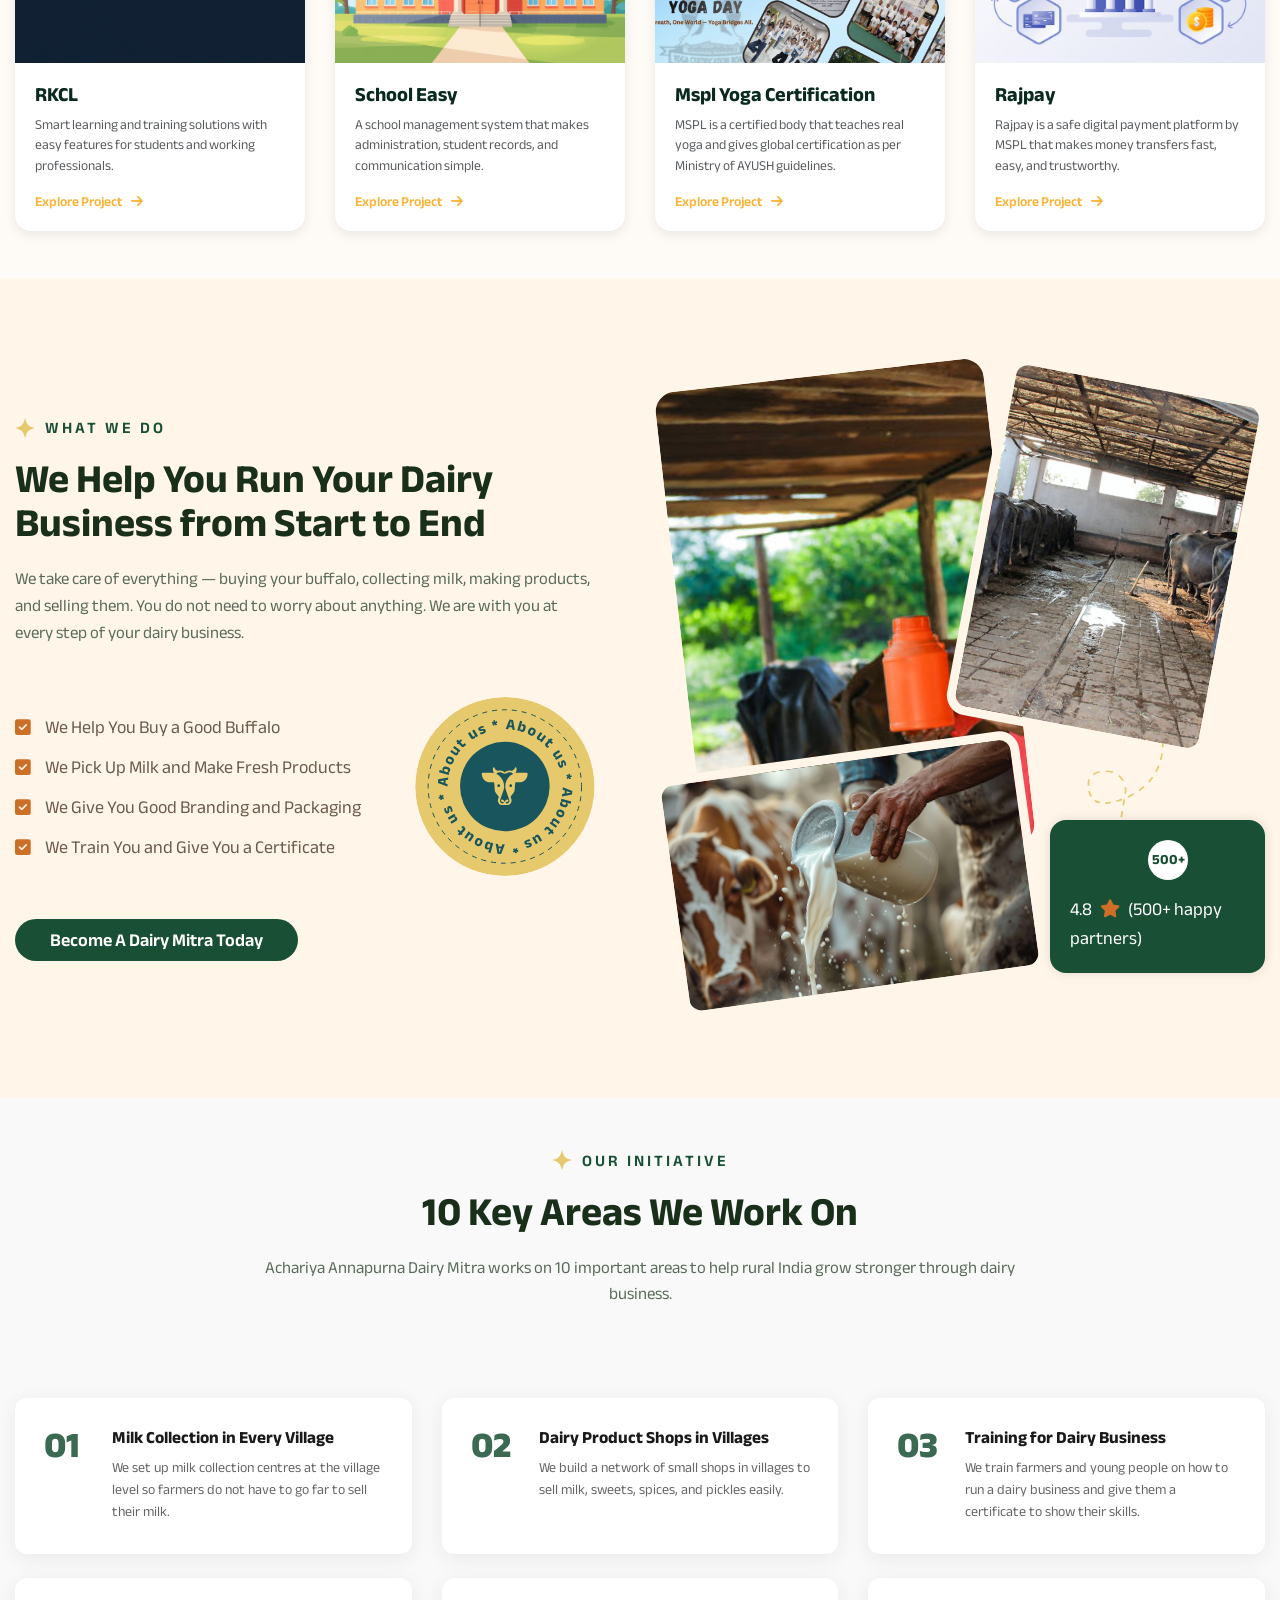
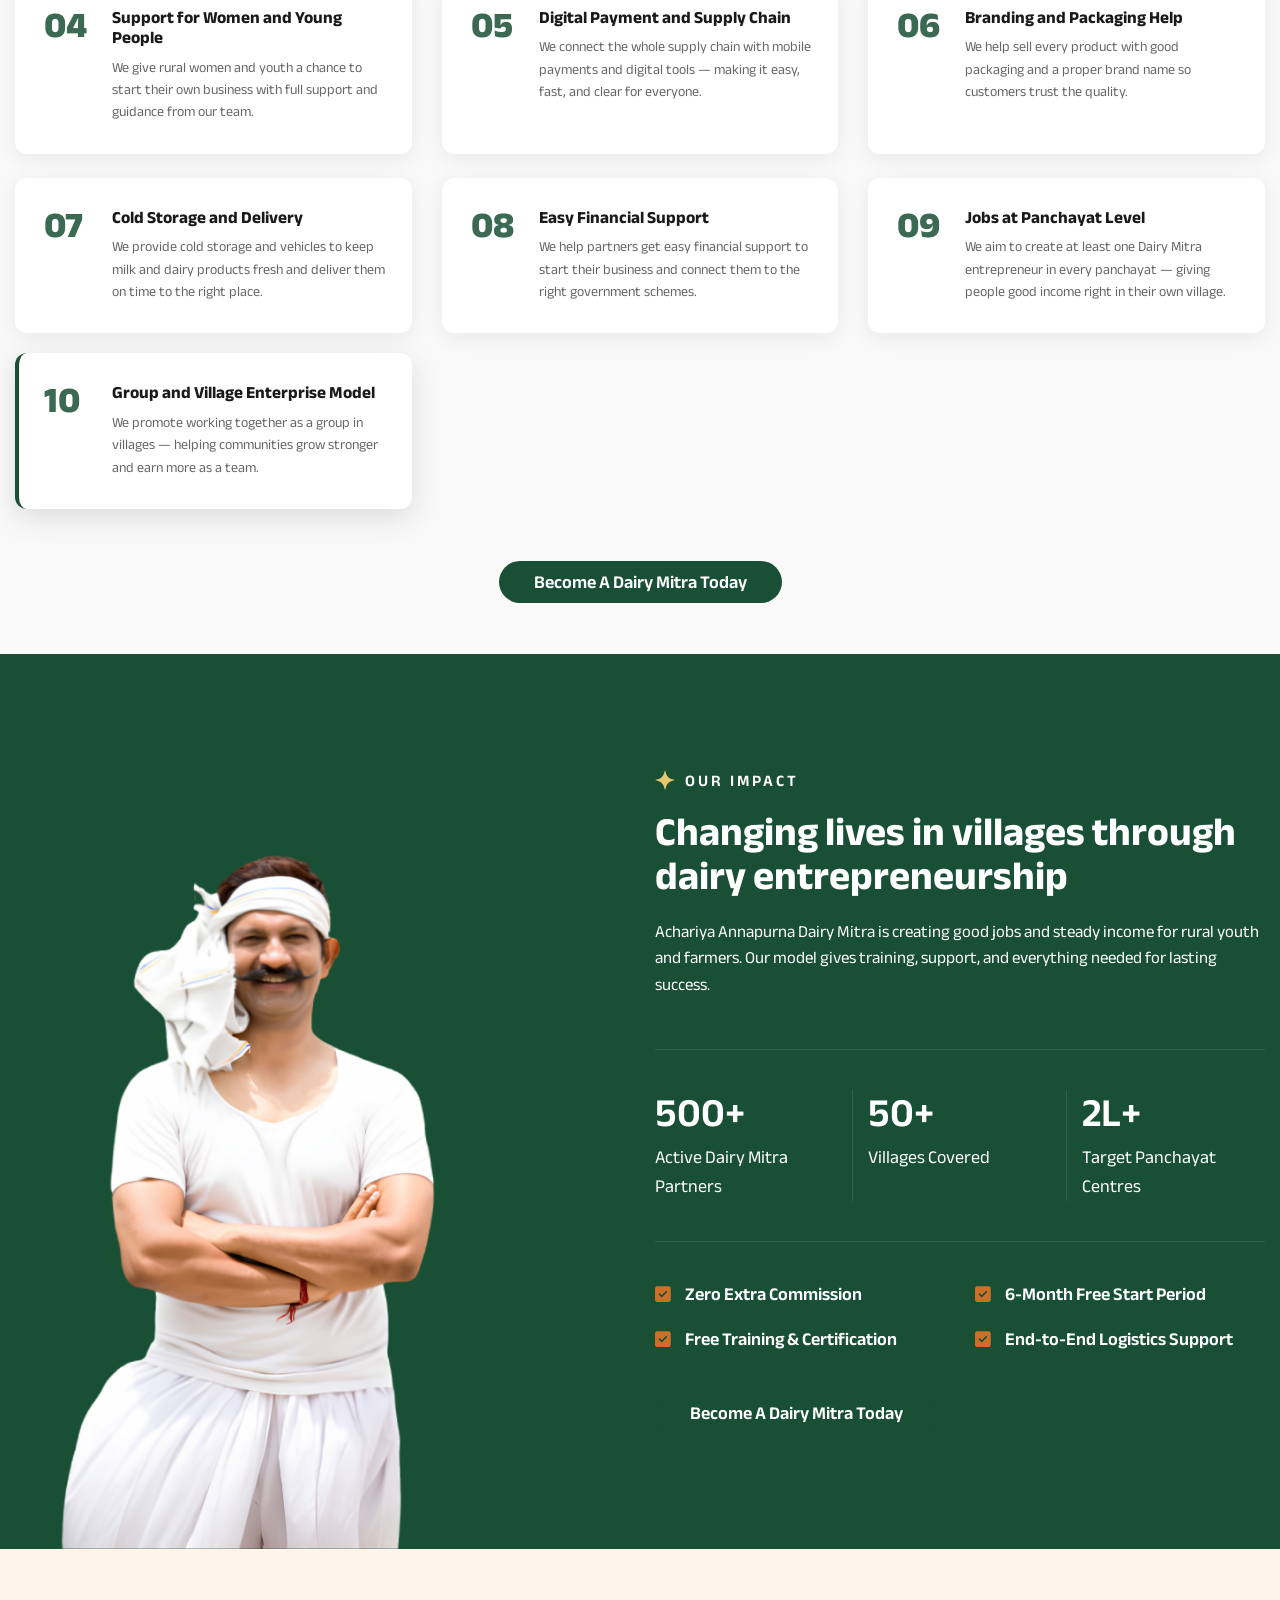
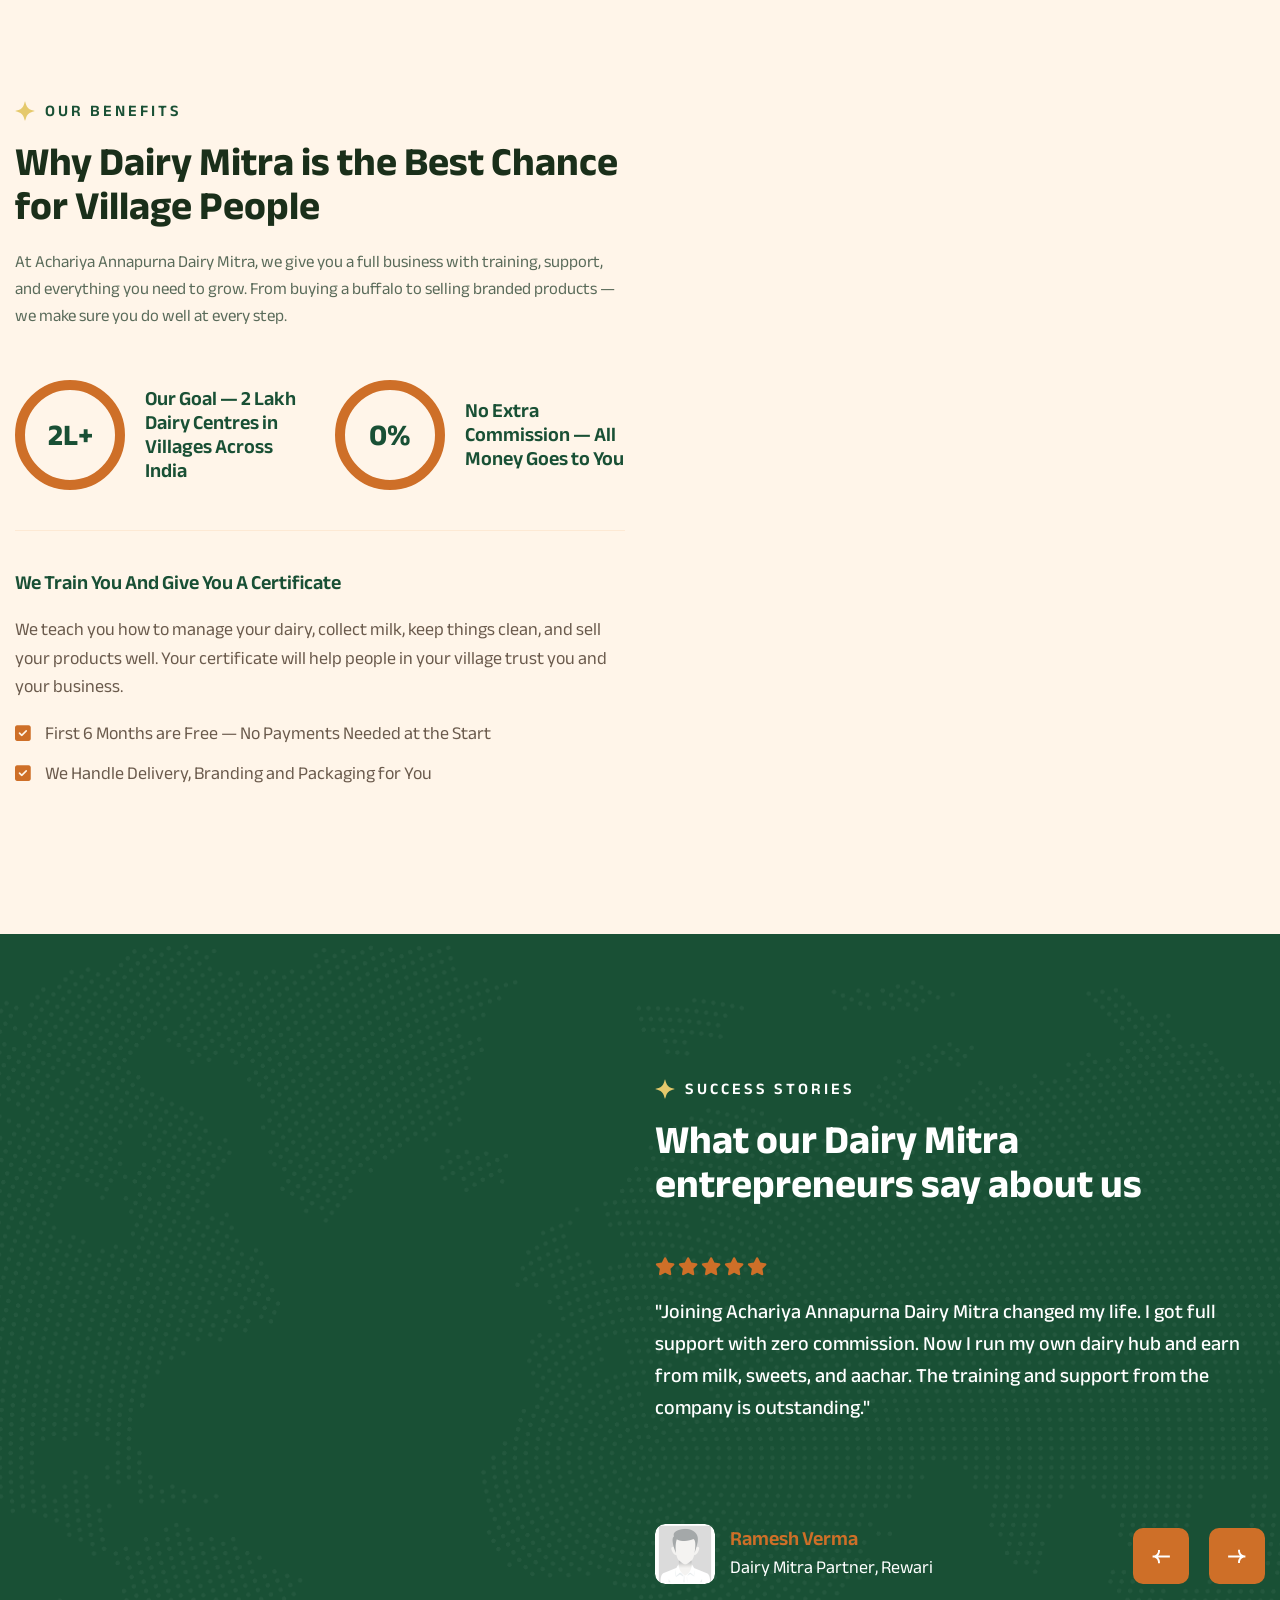
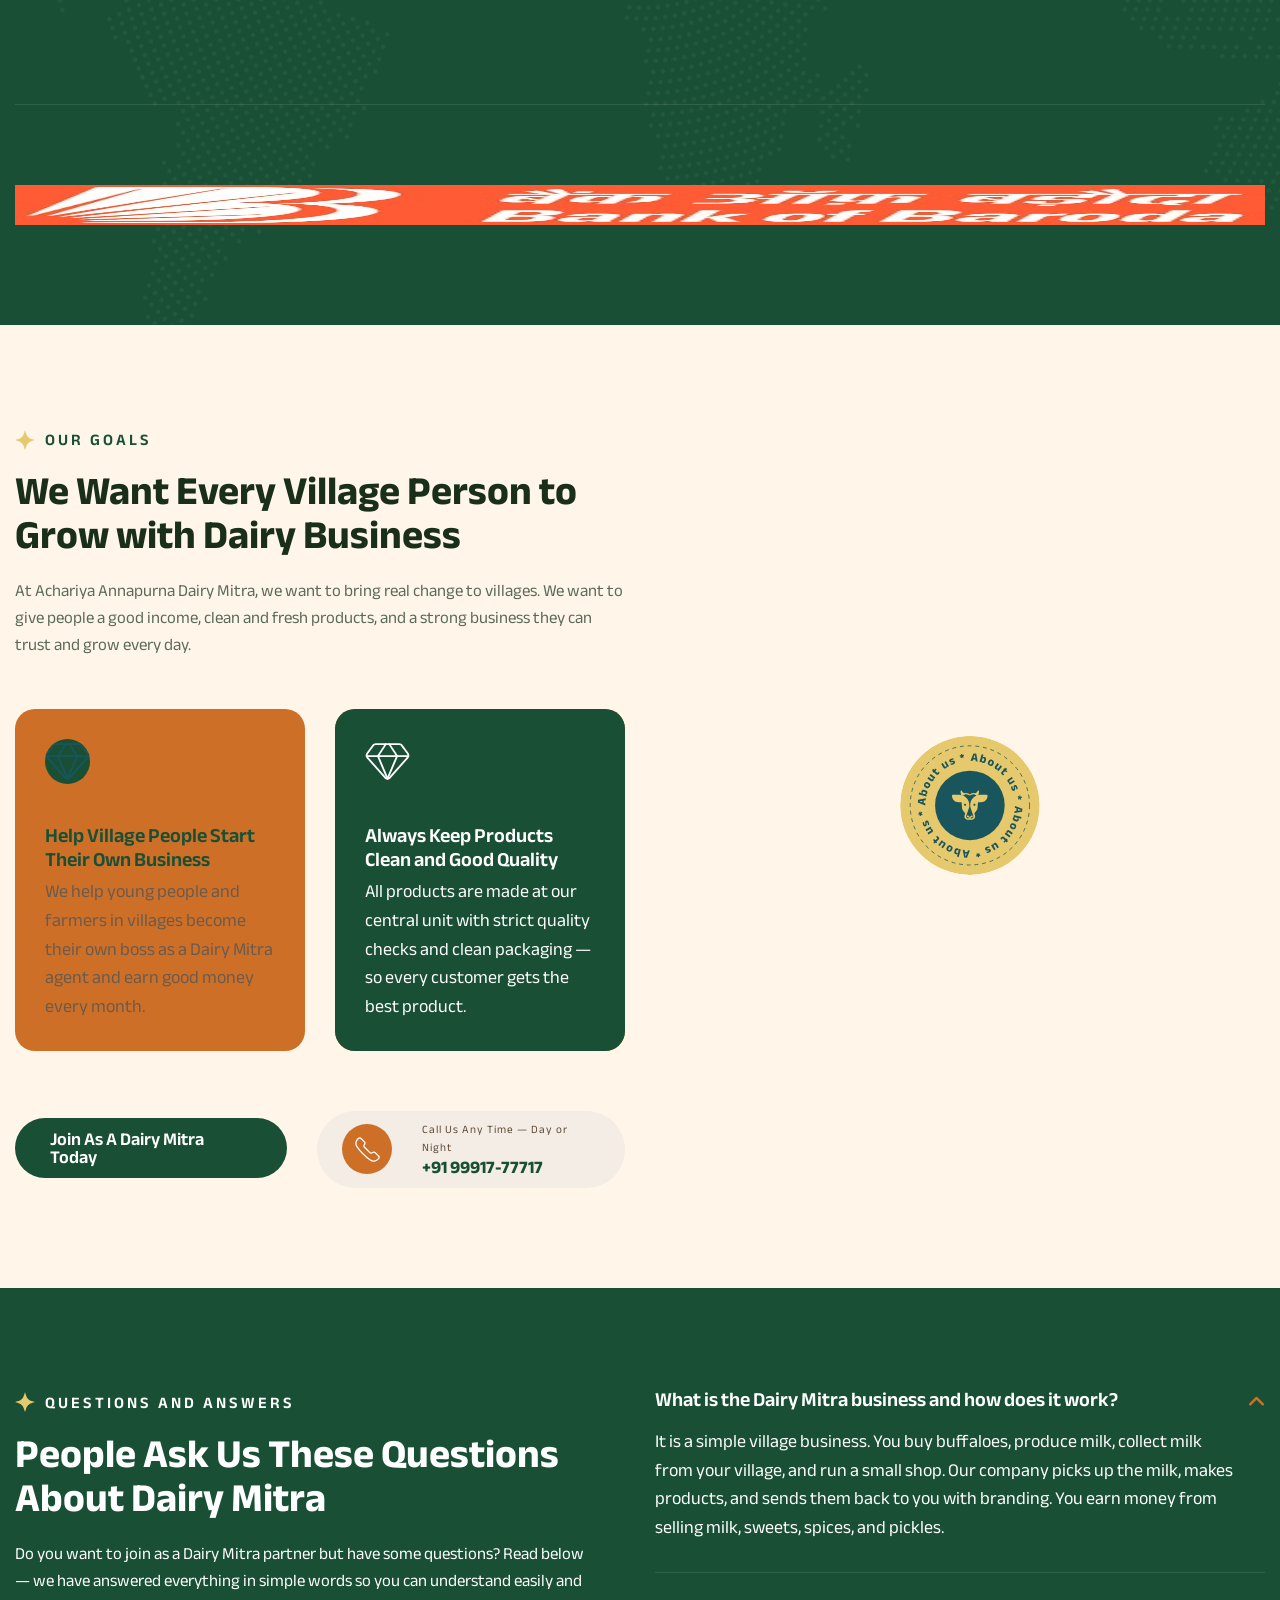
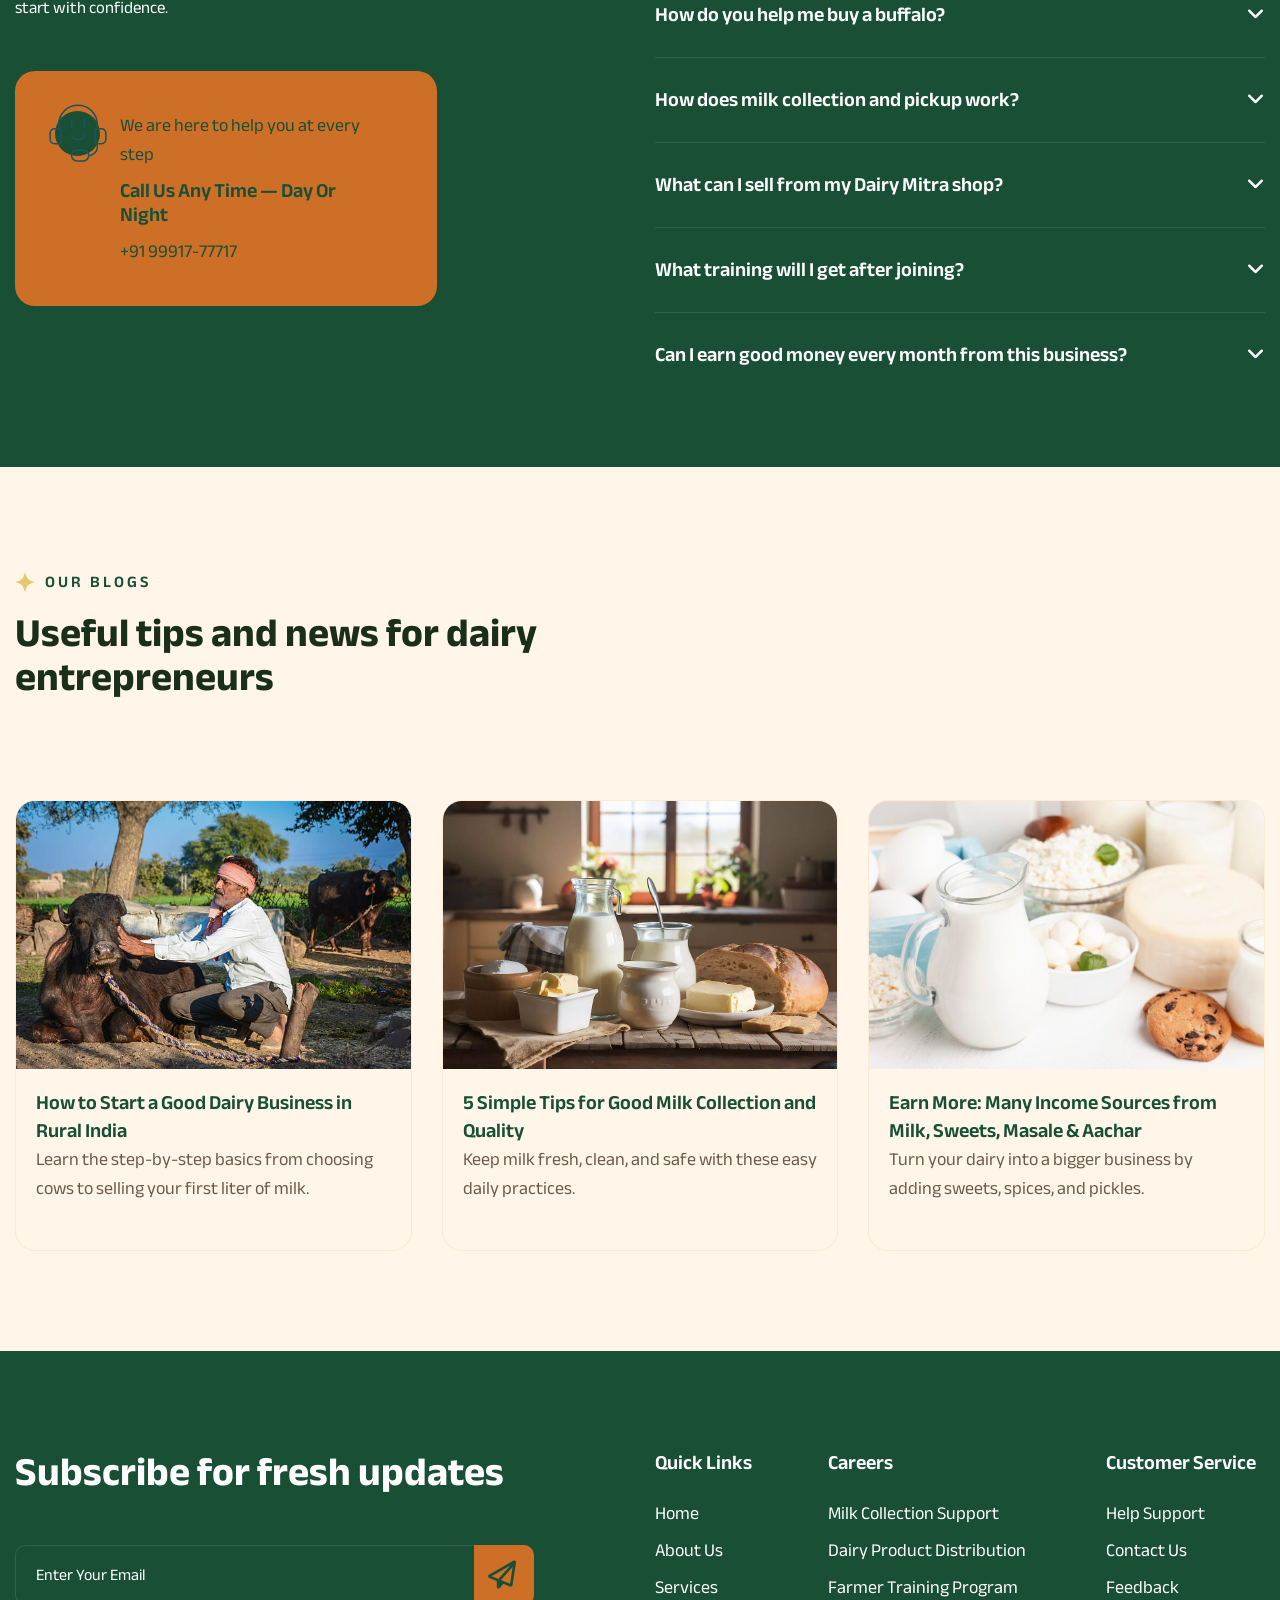
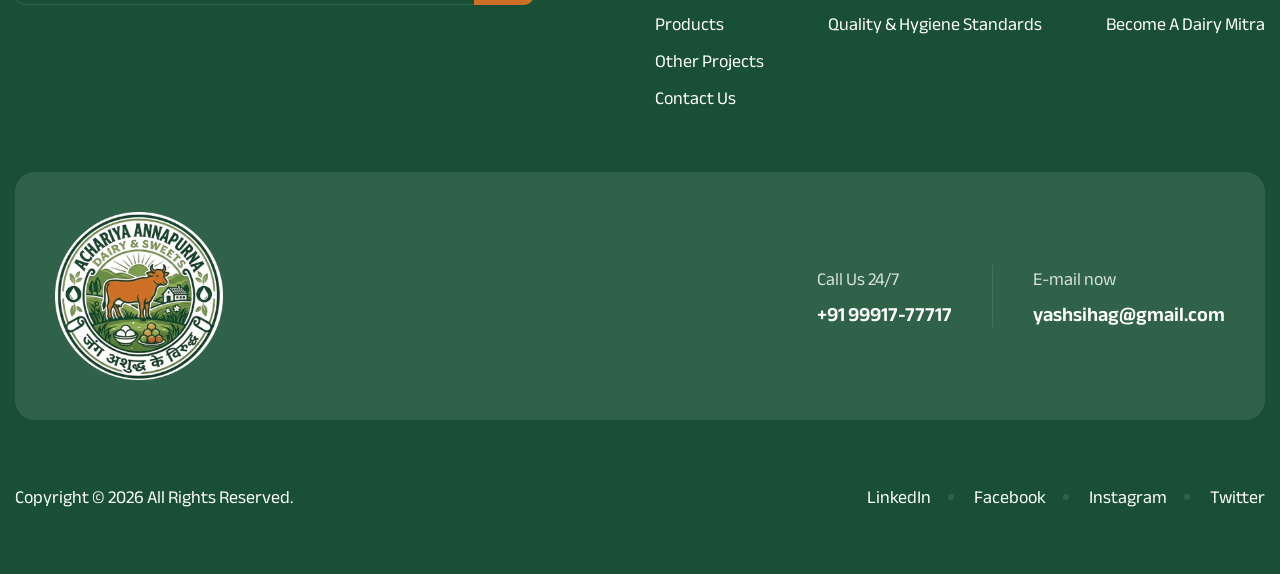
==== commit 3765d1a7: "add some more attribute" ====
--- a/index.html
+++ b/index.html
@@ -1825,7 +1825,7 @@
                     <!-- Footer CTA Box Start -->
                     <div class="footer-cta-box">
                         <div class="footer-logo">
-                            <img src="images/footer-logo.png" alt="logo">
+                            <img src="/images/logo.png" alt="Footer Logo">
                         </div>
                         <div class="footer-contact-box">
                             <div class="footer-contact-item">
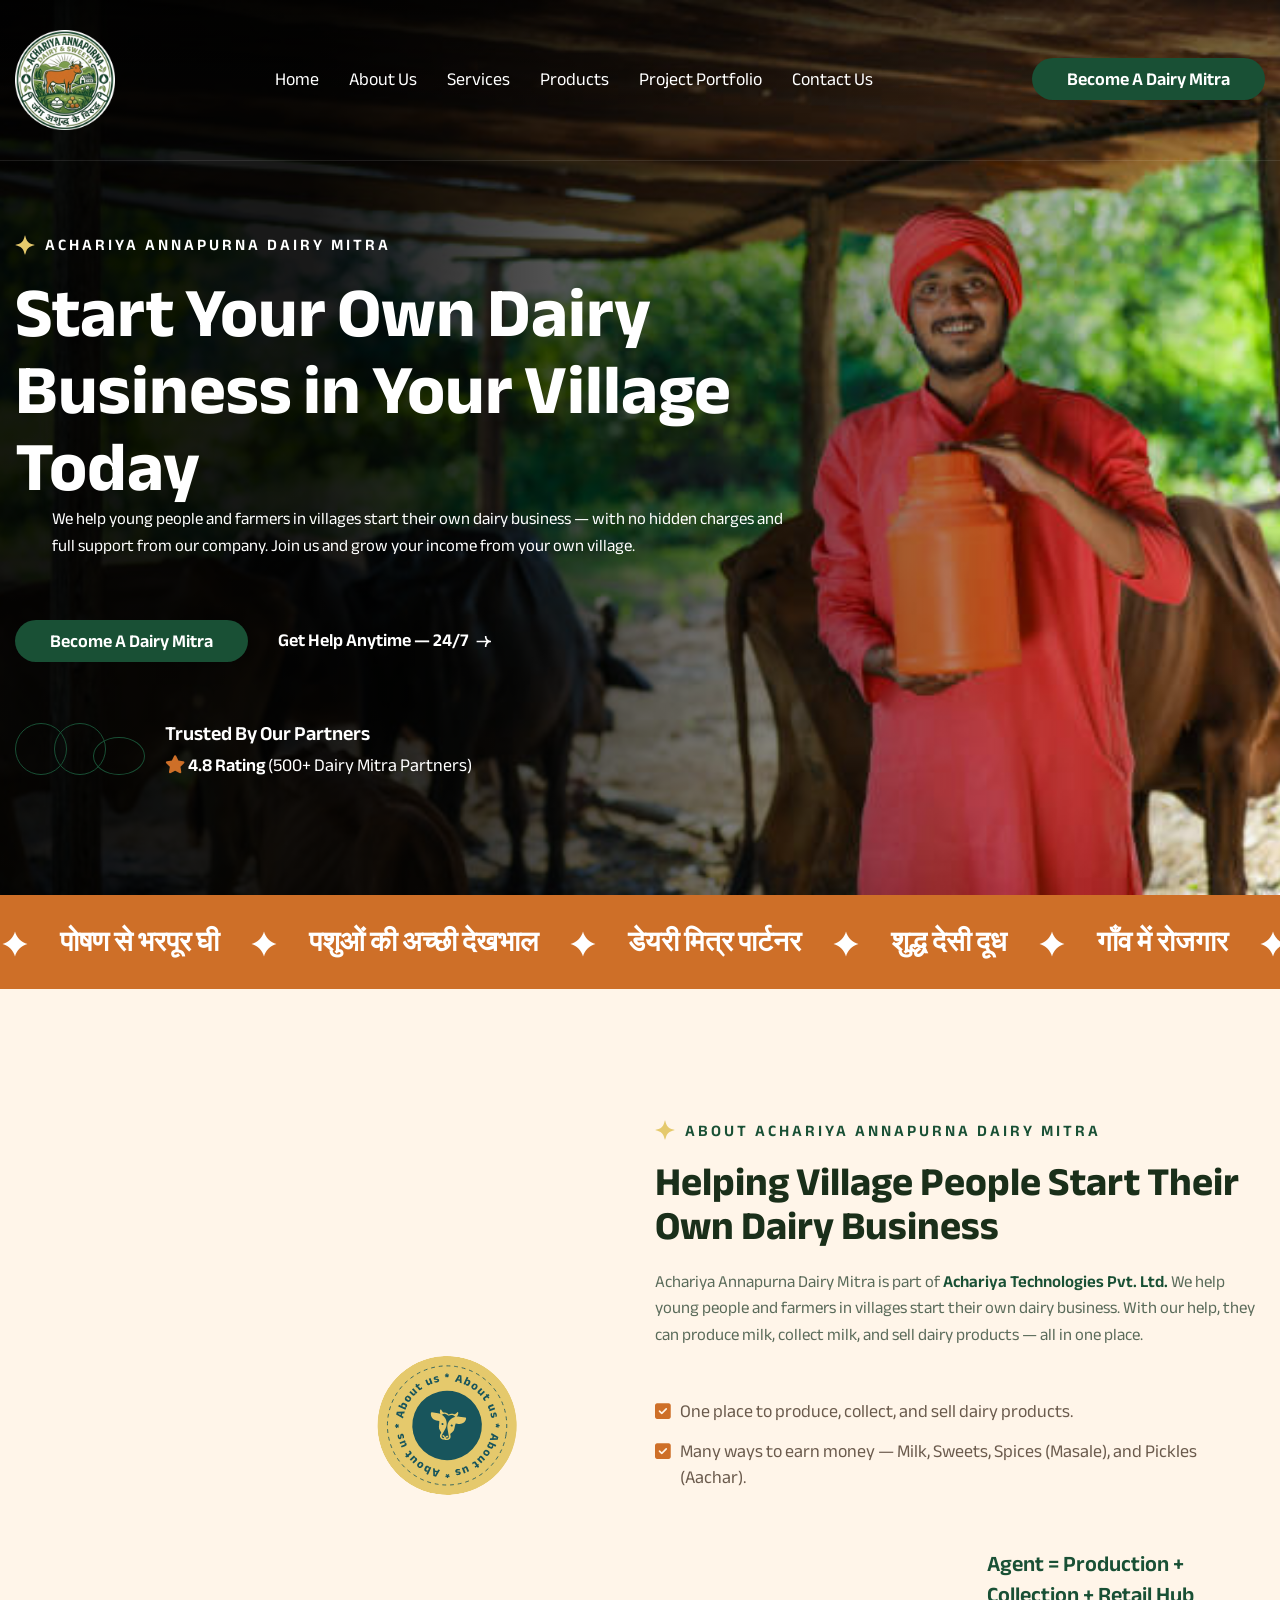
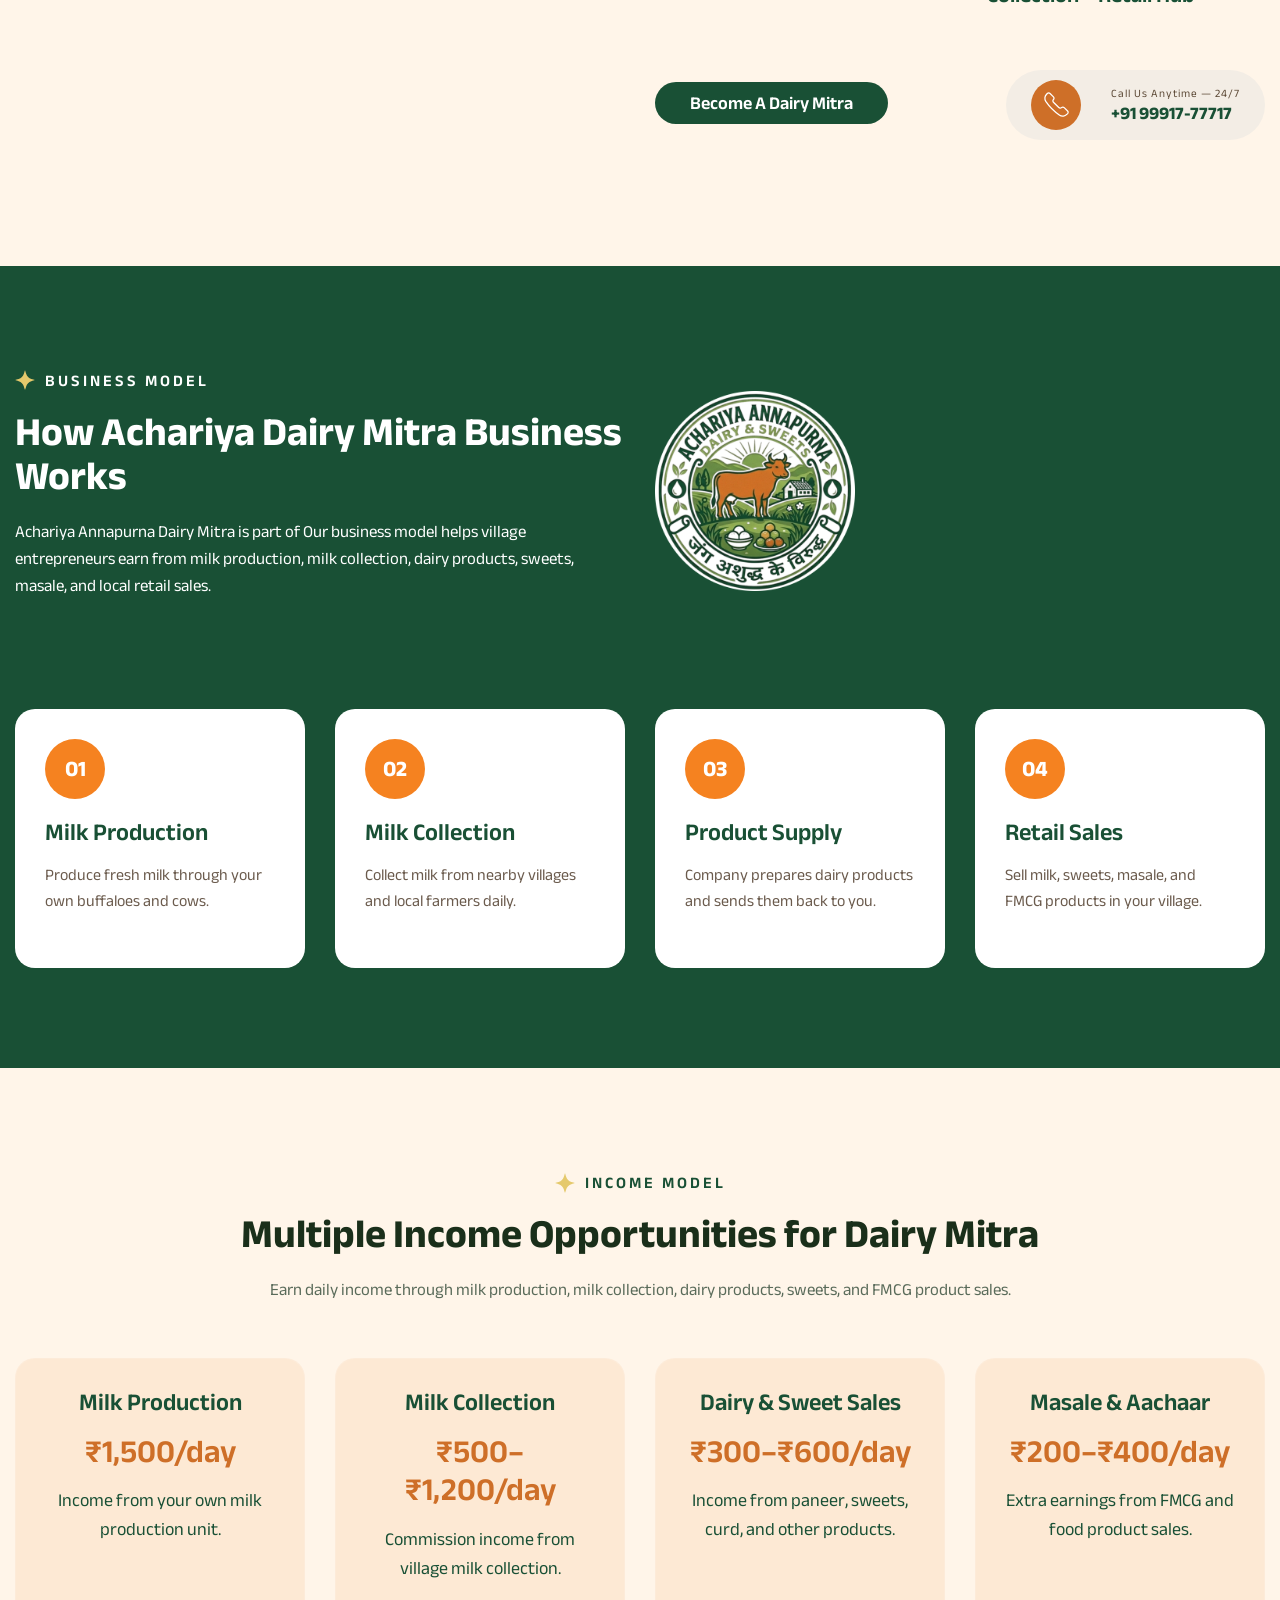
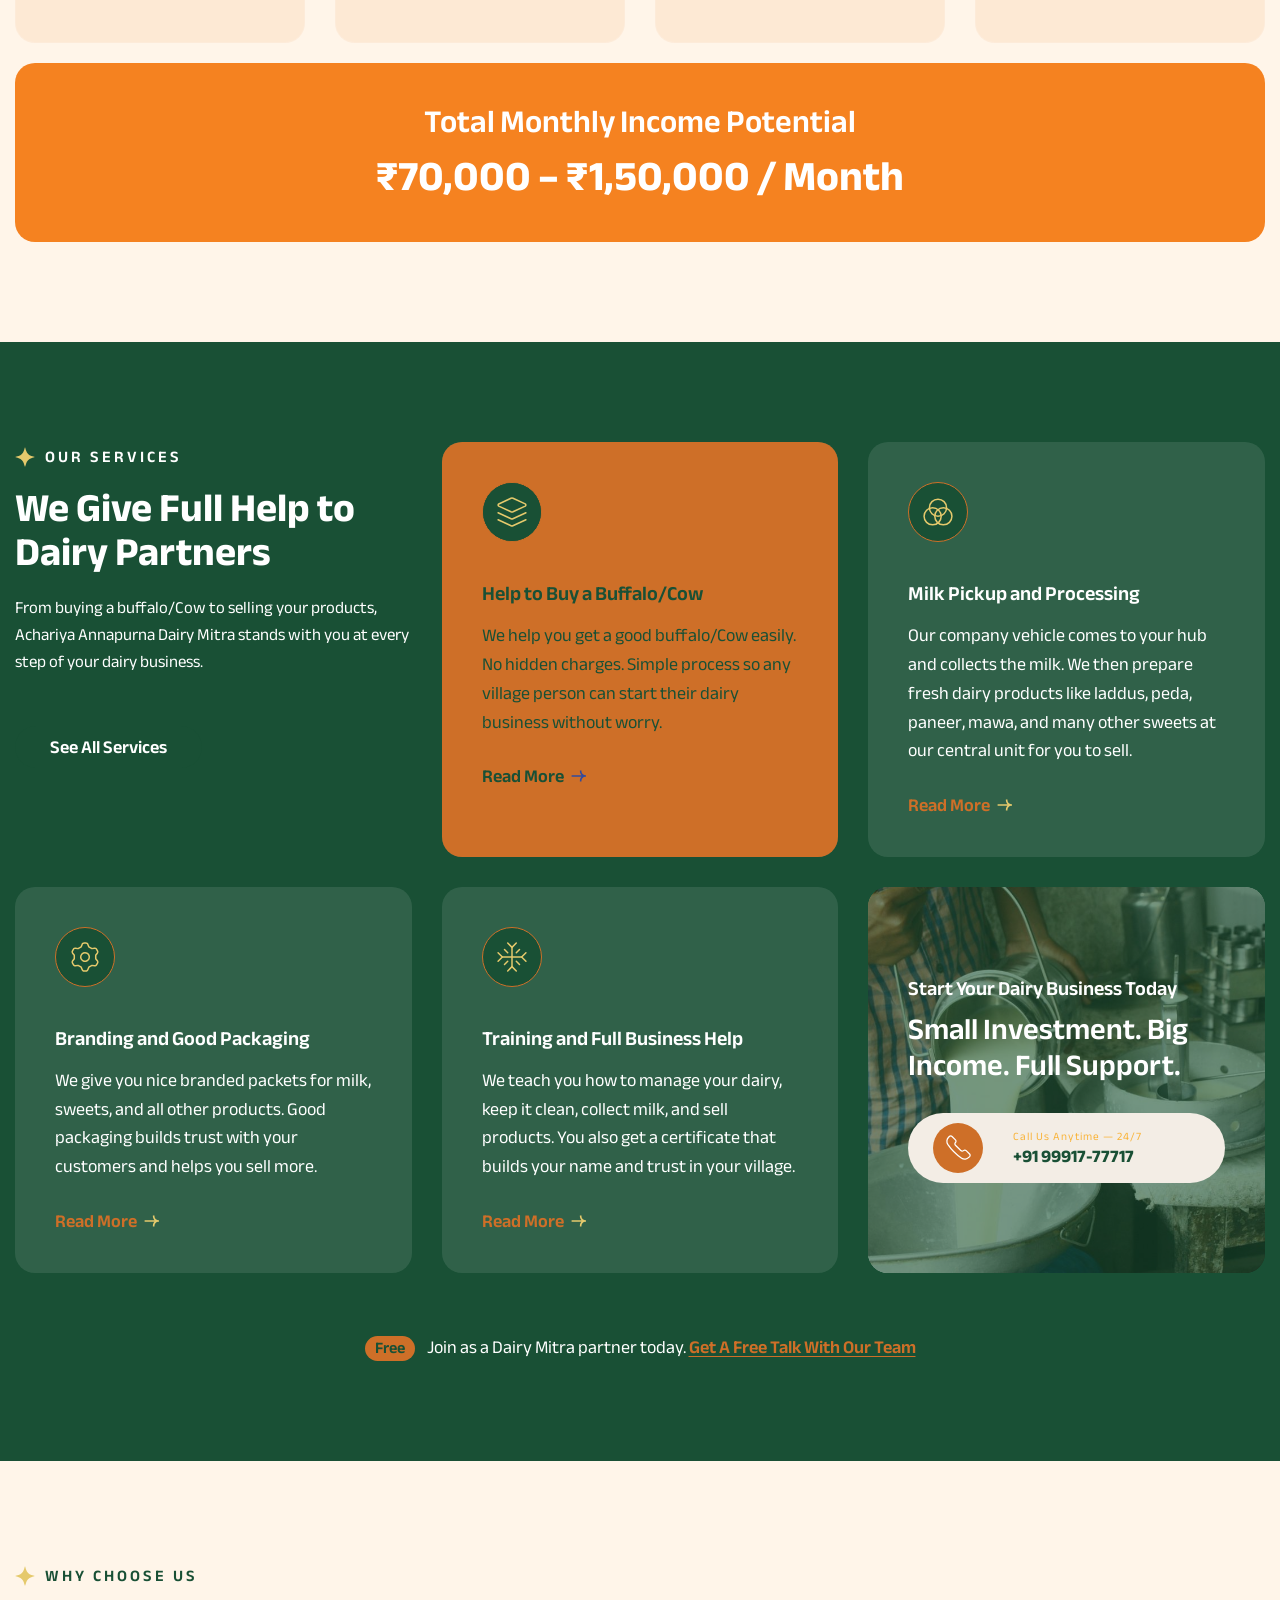
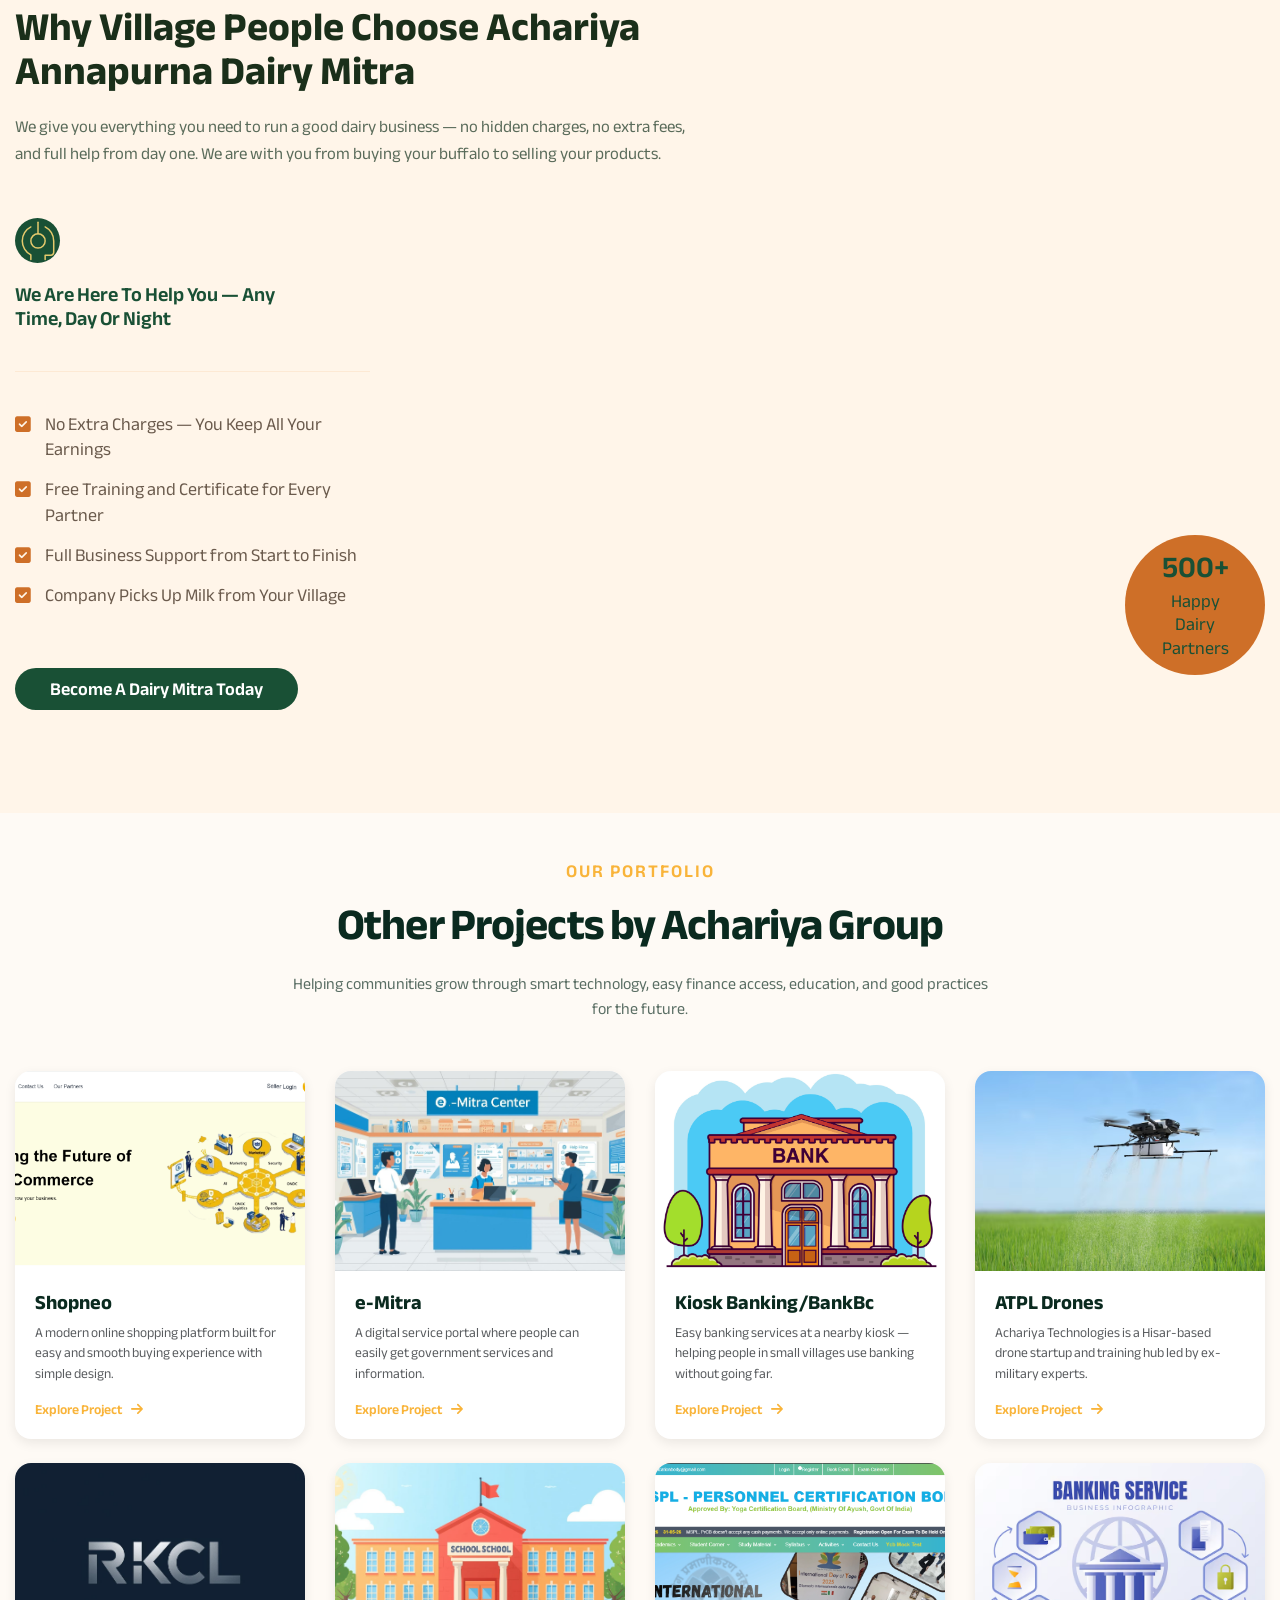
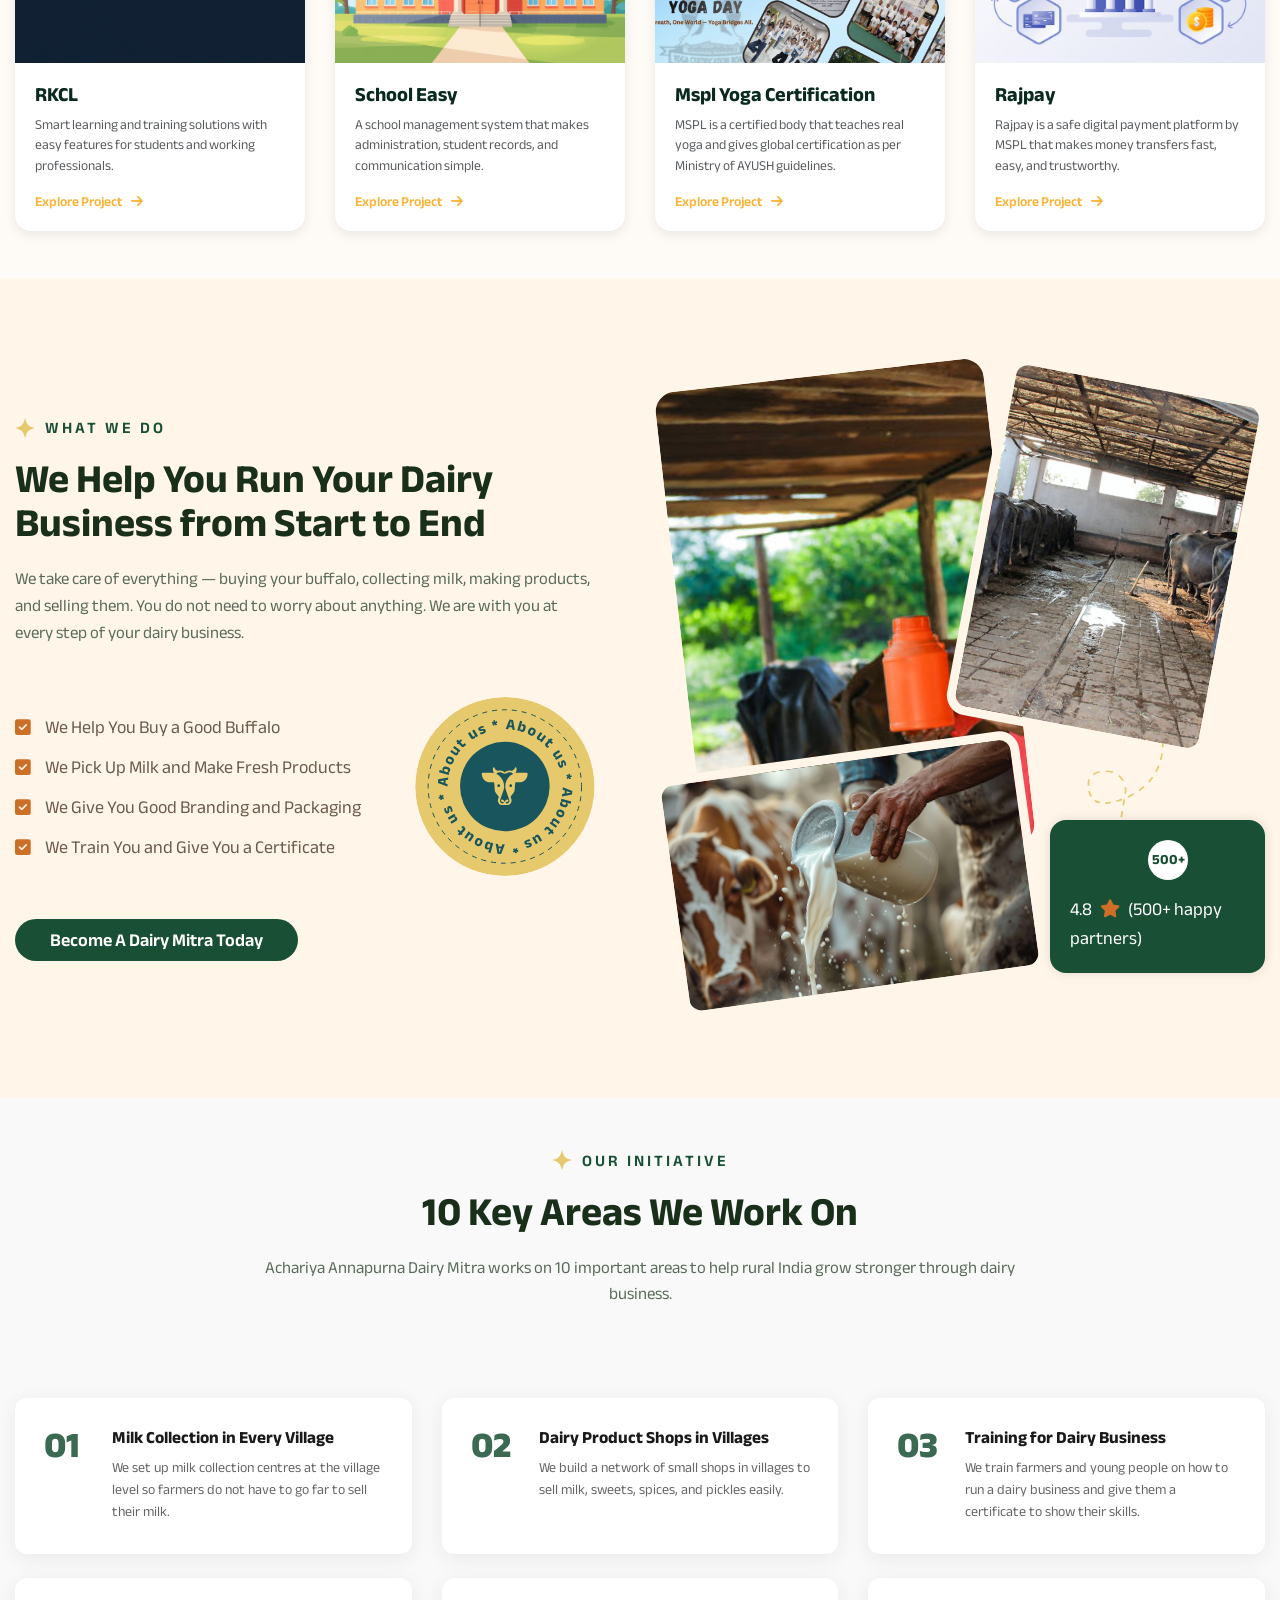
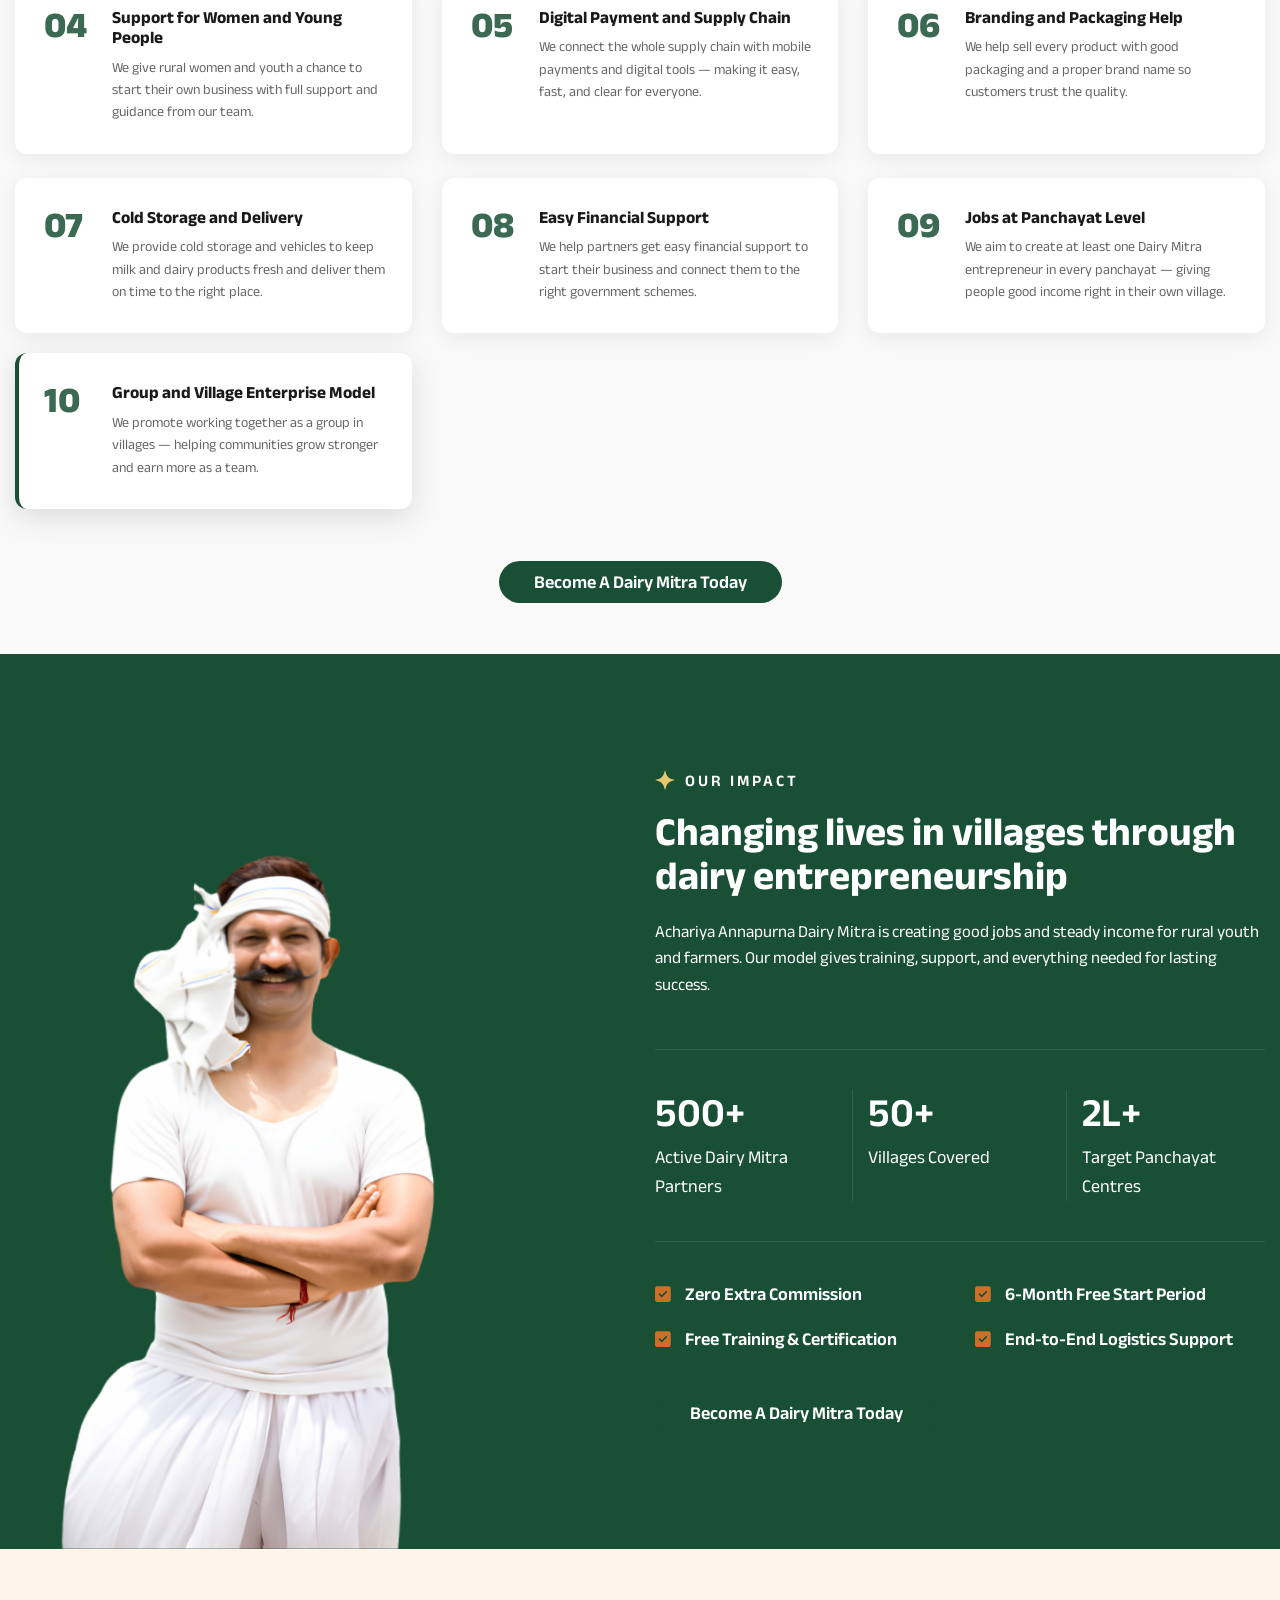
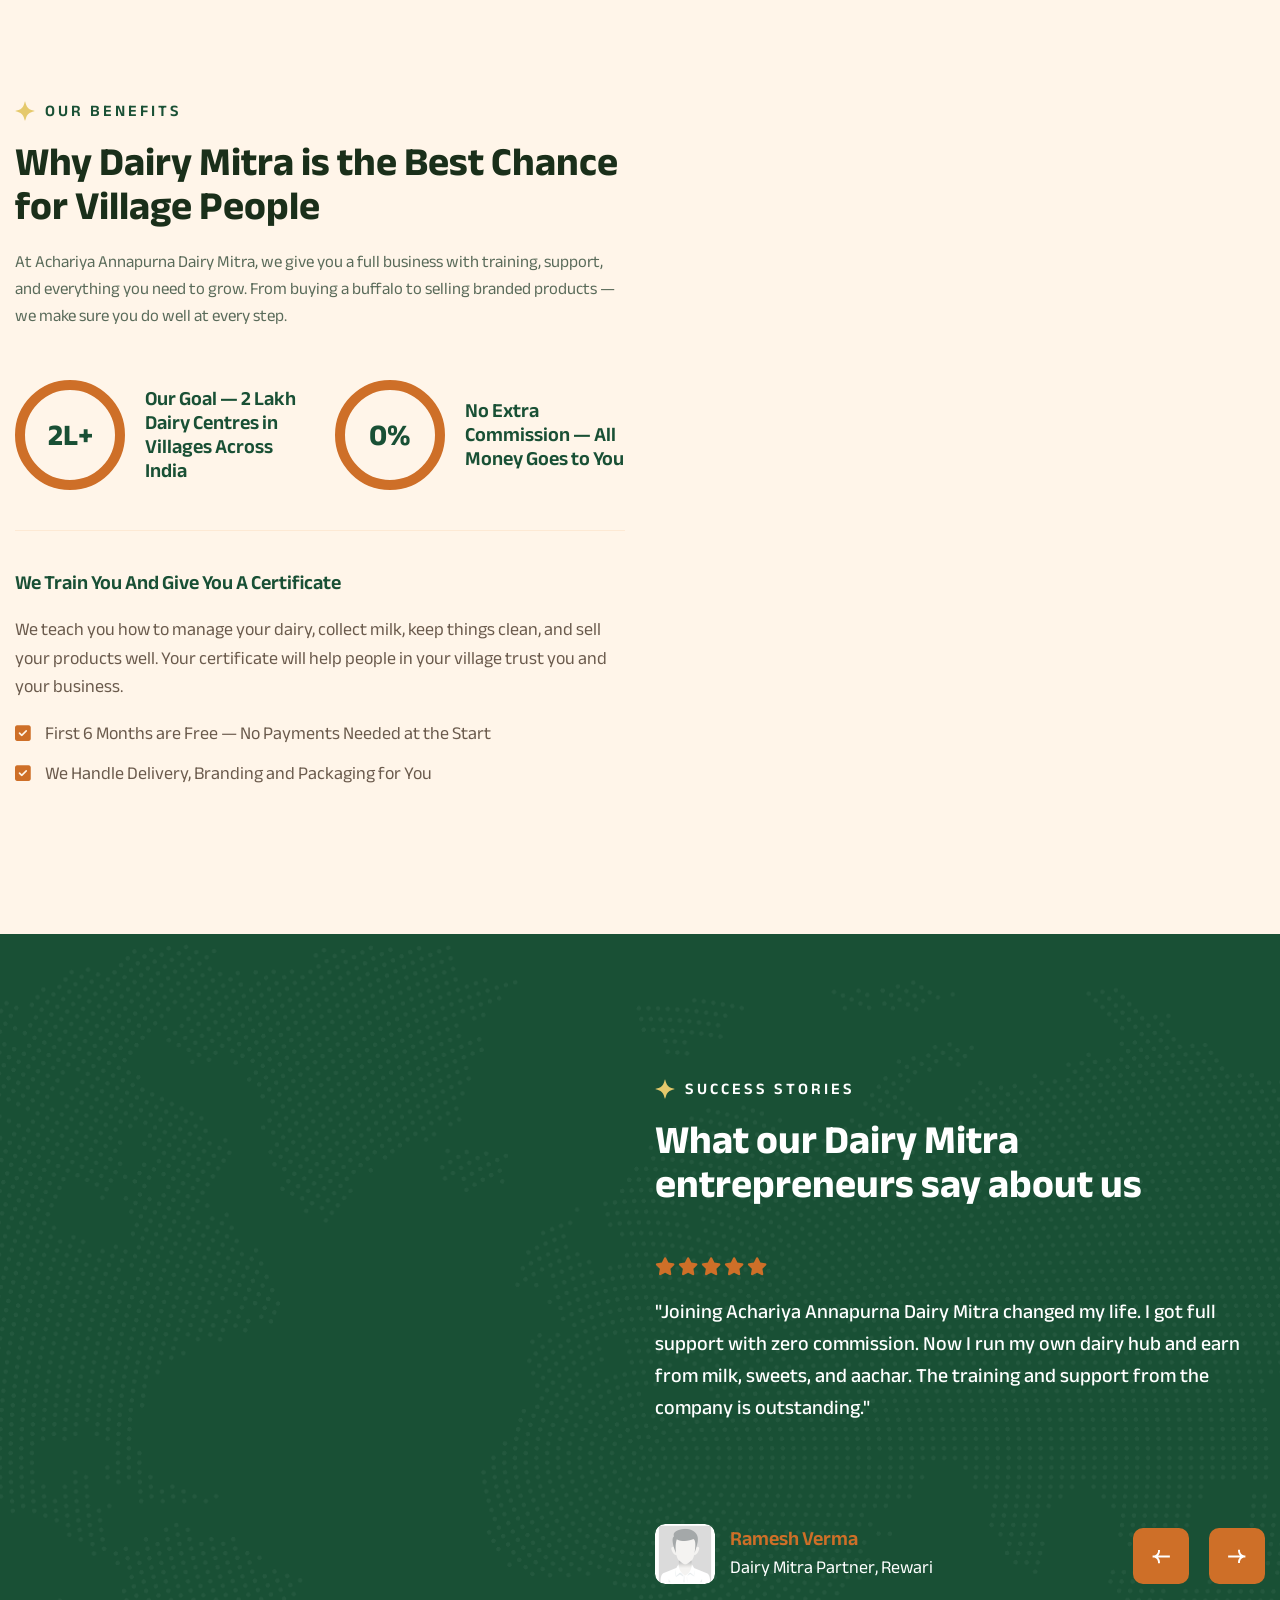
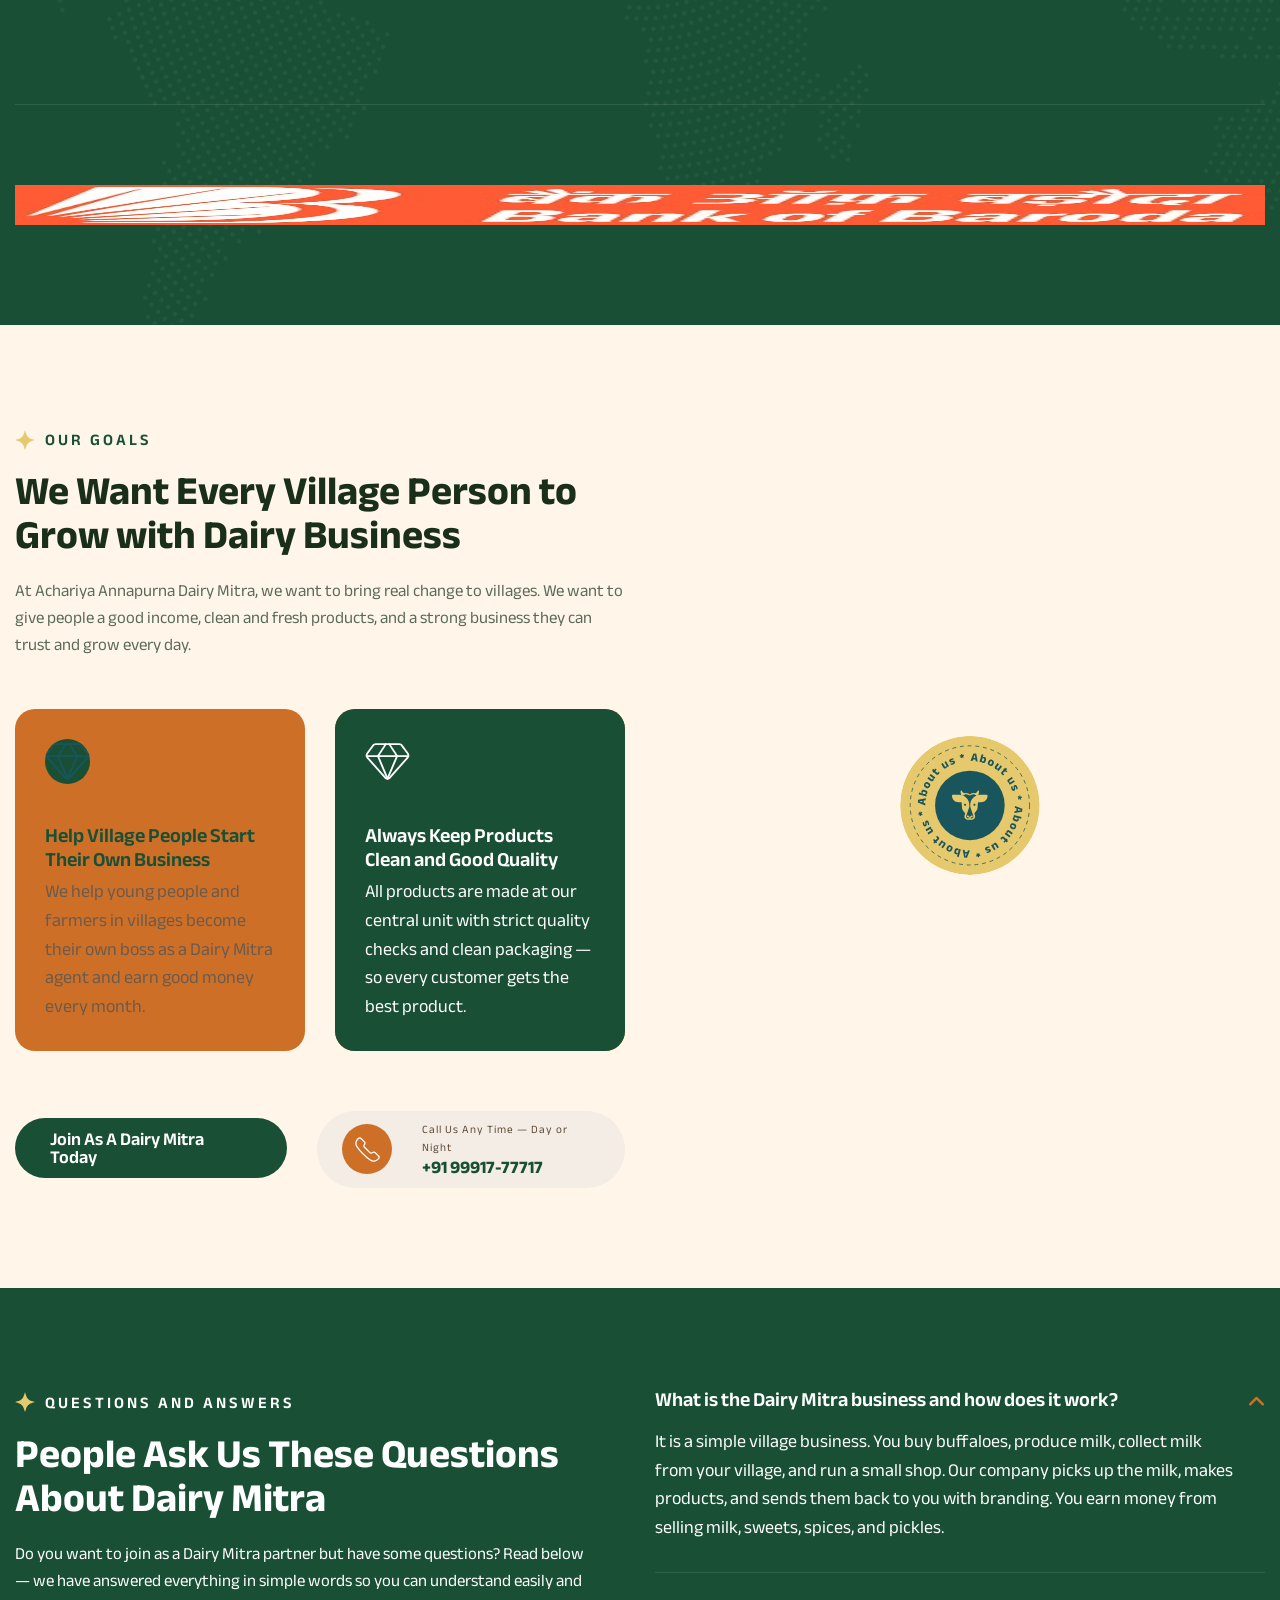
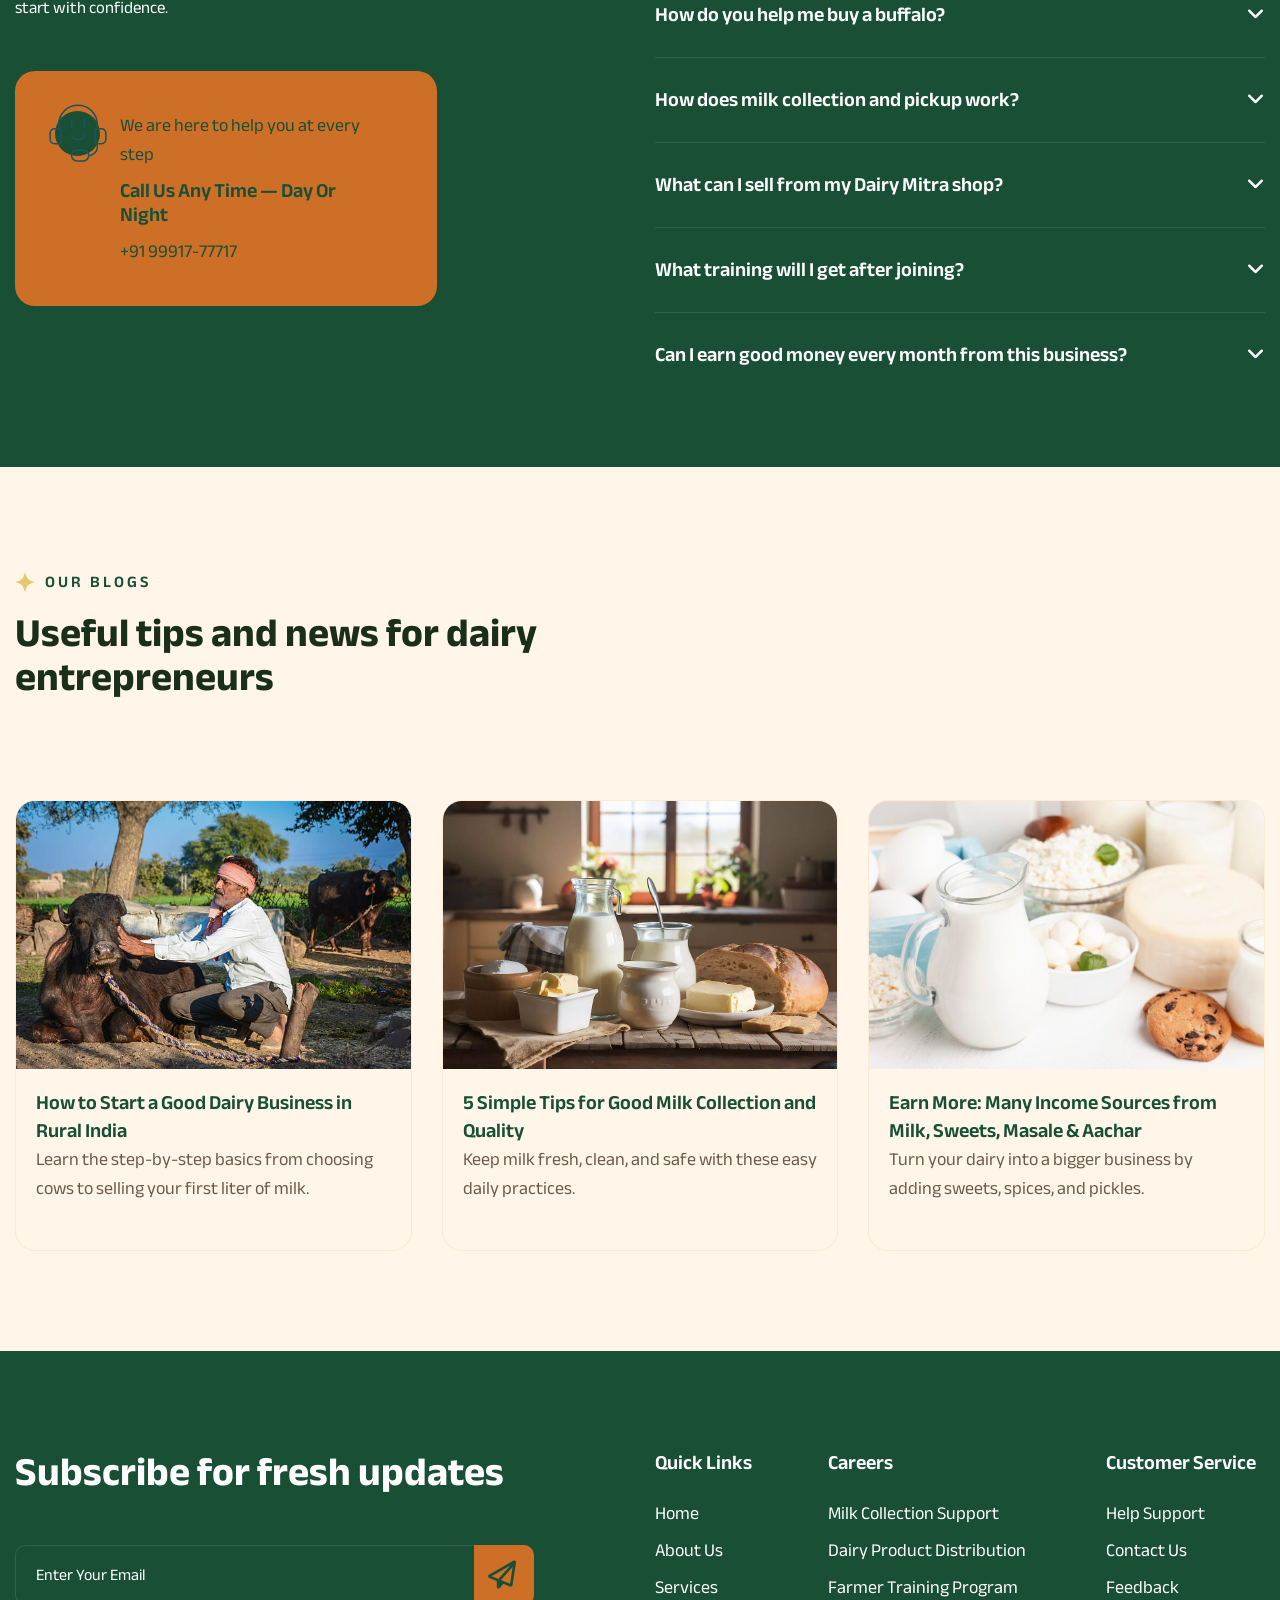
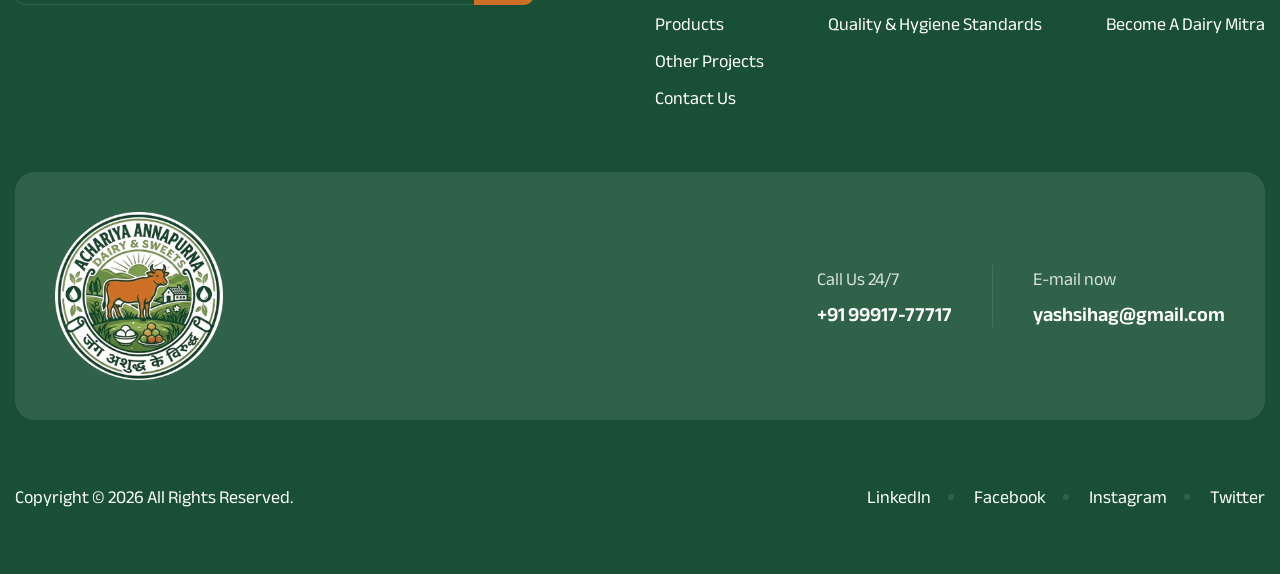
==== commit 63a15825: "changes slides" ====
--- a/index.html
+++ b/index.html
@@ -65,7 +65,7 @@
                                 <li class="nav-item"><a class="nav-link" href="about.html">About Us</a>
                                 <li class="nav-item"><a class="nav-link" href="services.html">Services</a></li>
                                 <li class="nav-item"><a class="nav-link" href="products.html">Products</a></li>
-                                <li class="nav-item"><a class="nav-link" href="projects.html">Other Projects</a></li>
+                                <li class="nav-item"><a class="nav-link" href="projects.html">Project Portfolio</a></li>
                                 <li class="nav-item"><a class="nav-link" href="contact.html">Contact Us</a></li>
                             </ul>
                         </div>
@@ -153,10 +153,7 @@
         <!-- Scrolling Ticker Start -->
         <div class="scrolling-ticker-box">
             <div class="scrolling-content">
-                <span><img src="images/icon-sparkle.svg" alt="star icon">टिकाऊ खेती</span>
-                <span><img src="images/icon-sparkle.svg" alt="star icon">हरी घास खाने वाली गायें</span>
-                <span><img src="images/icon-sparkle.svg" alt="star icon">प्रकृति की देखभाल</span>
-                <span><img src="images/icon-sparkle.svg" alt="star icon">पोषण से भरपूर दूध</span>
+                <span><img src="images/icon-sparkle.svg" alt="star icon">पोषण से भरपूर घी</span>
                 <span><img src="images/icon-sparkle.svg" alt="star icon">पशुओं की अच्छी देखभाल</span>
                 <span><img src="images/icon-sparkle.svg" alt="star icon">डेयरी मित्र पार्टनर</span>
                 <span><img src="images/icon-sparkle.svg" alt="star icon">शुद्ध देसी दूध</span>
@@ -168,10 +165,7 @@
             </div>
 
             <div class="scrolling-content">
-                <span><img src="images/icon-sparkle.svg" alt="star icon">टिकाऊ खेती</span>
-                <span><img src="images/icon-sparkle.svg" alt="star icon">हरी घास खाने वाली गायें</span>
-                <span><img src="images/icon-sparkle.svg" alt="star icon">प्रकृति की देखभाल</span>
-                <span><img src="images/icon-sparkle.svg" alt="star icon">पोषण से भरपूर दूध</span>
+                <span><img src="images/icon-sparkle.svg" alt="star icon">पोषण से भरपूर घी</span>
                 <span><img src="images/icon-sparkle.svg" alt="star icon">पशुओं की अच्छी देखभाल</span>
                 <span><img src="images/icon-sparkle.svg" alt="star icon">डेयरी मित्र पार्टनर</span>
                 <span><img src="images/icon-sparkle.svg" alt="star icon">शुद्ध देसी दूध</span>
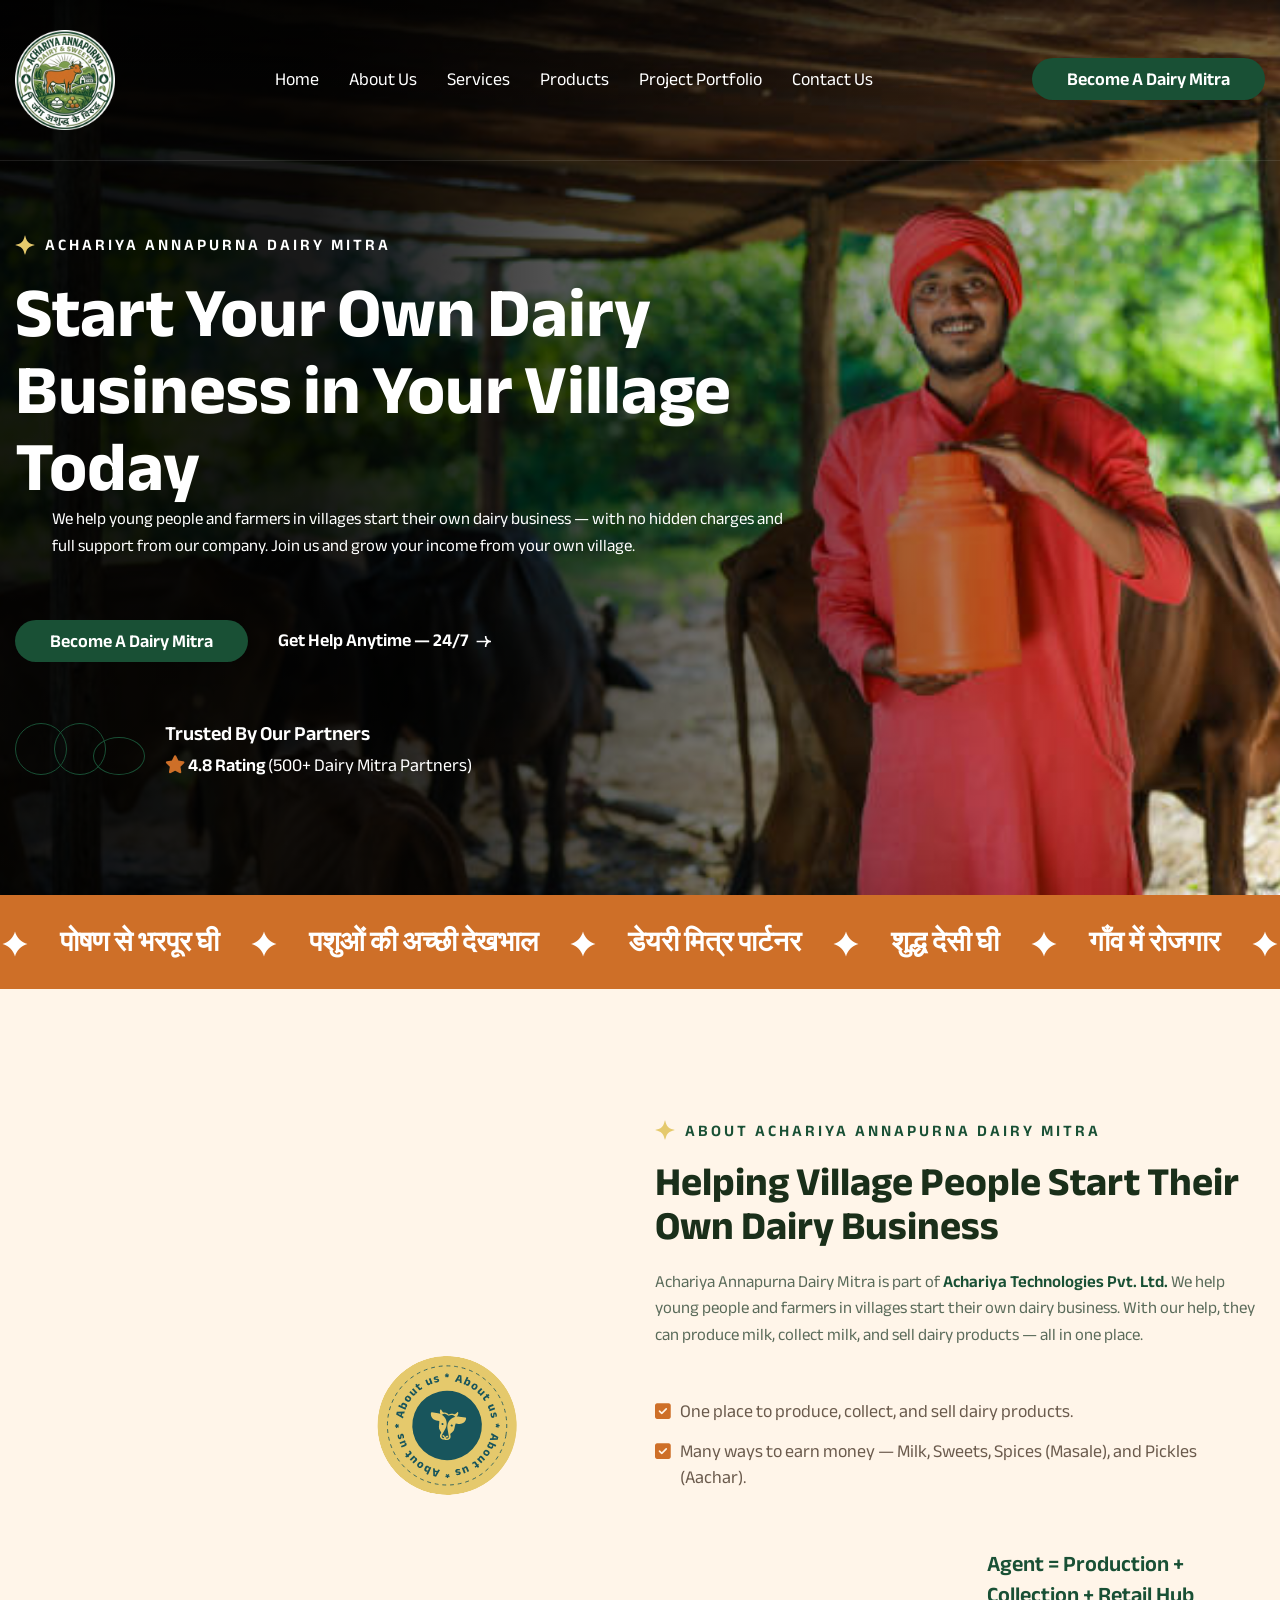
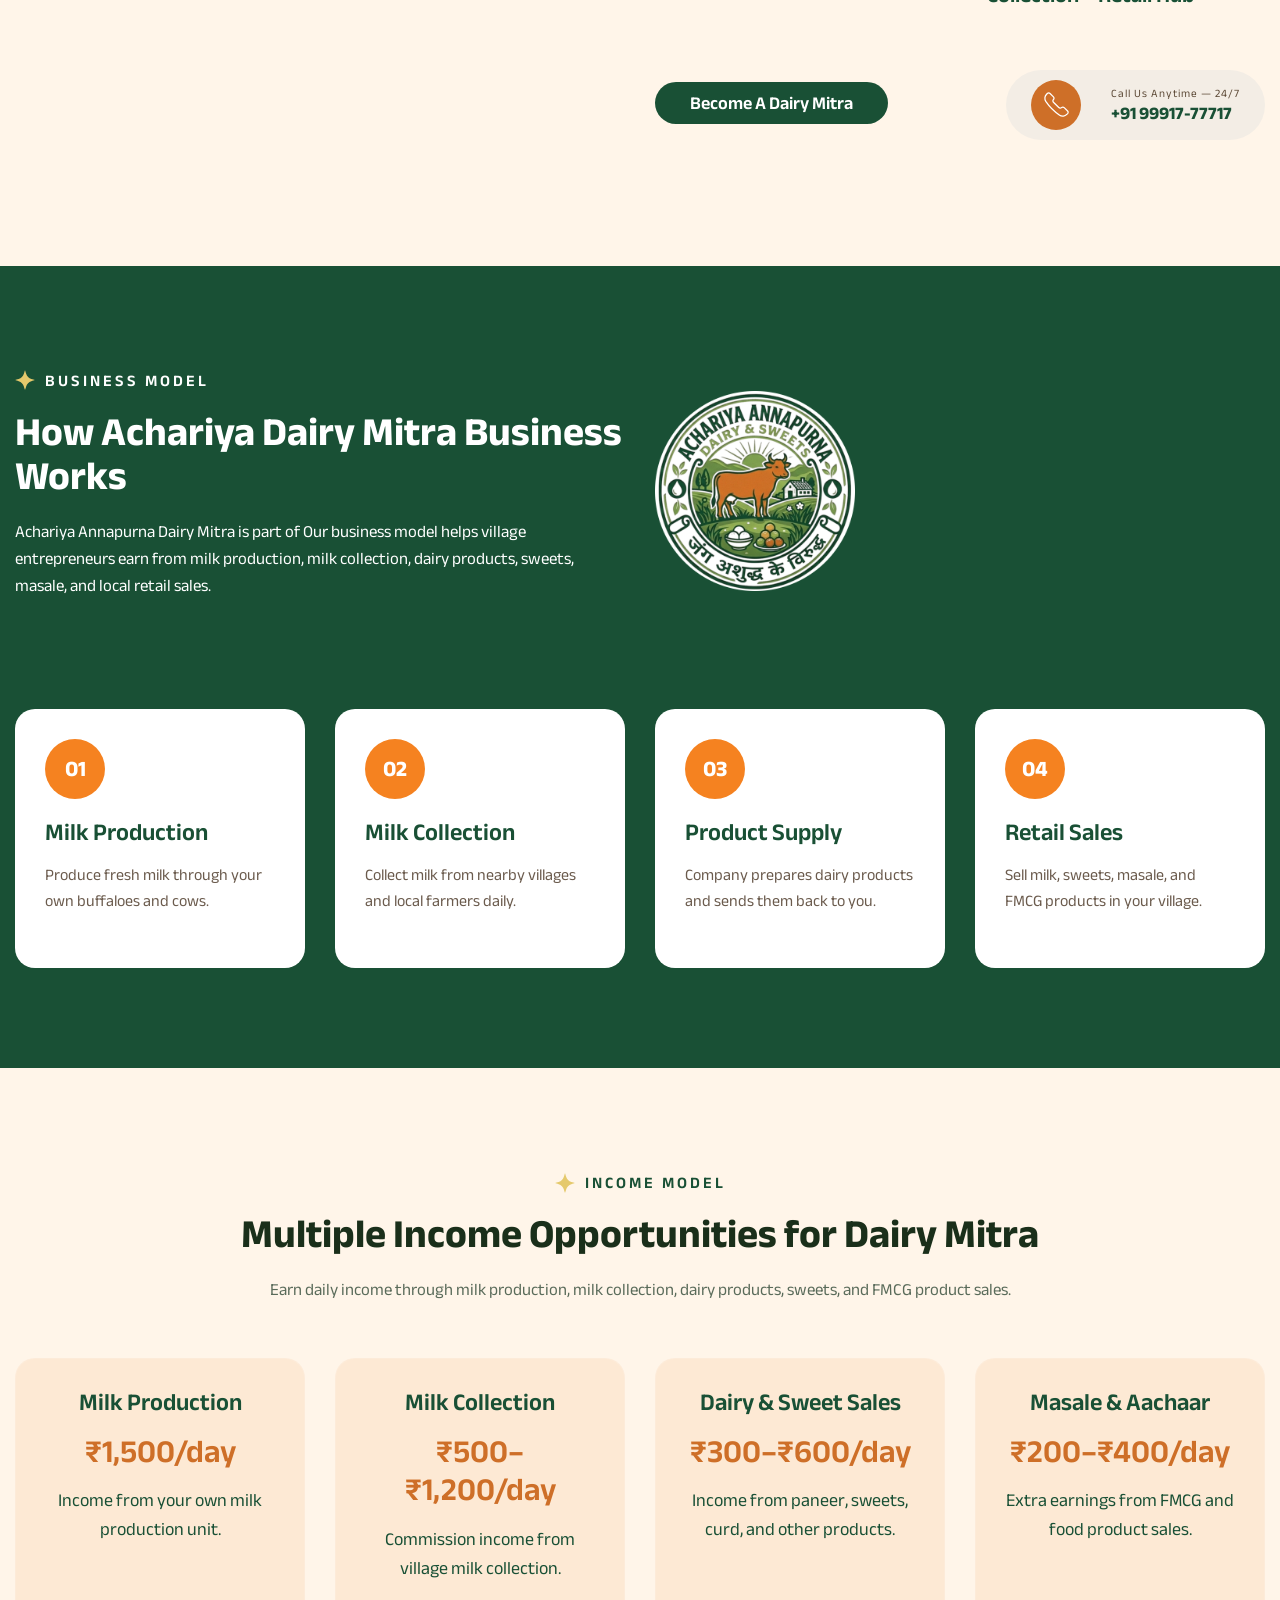
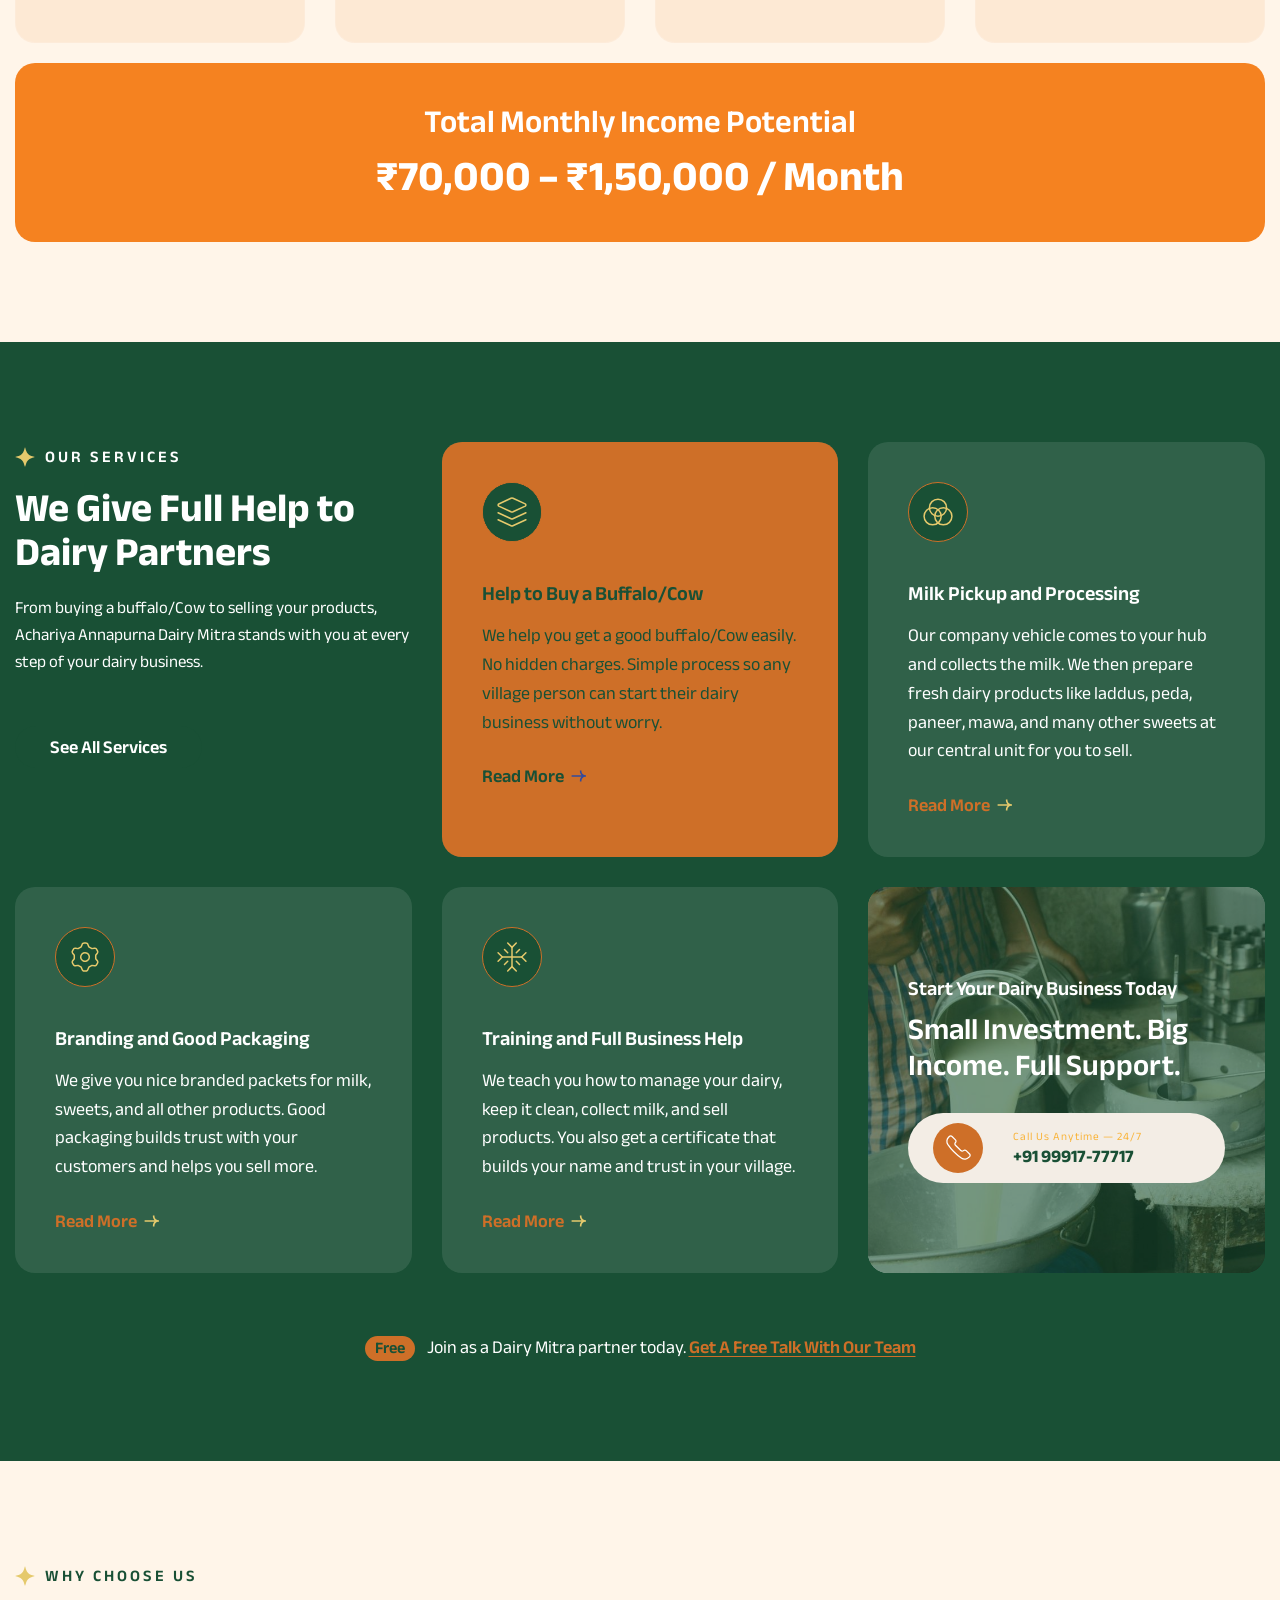
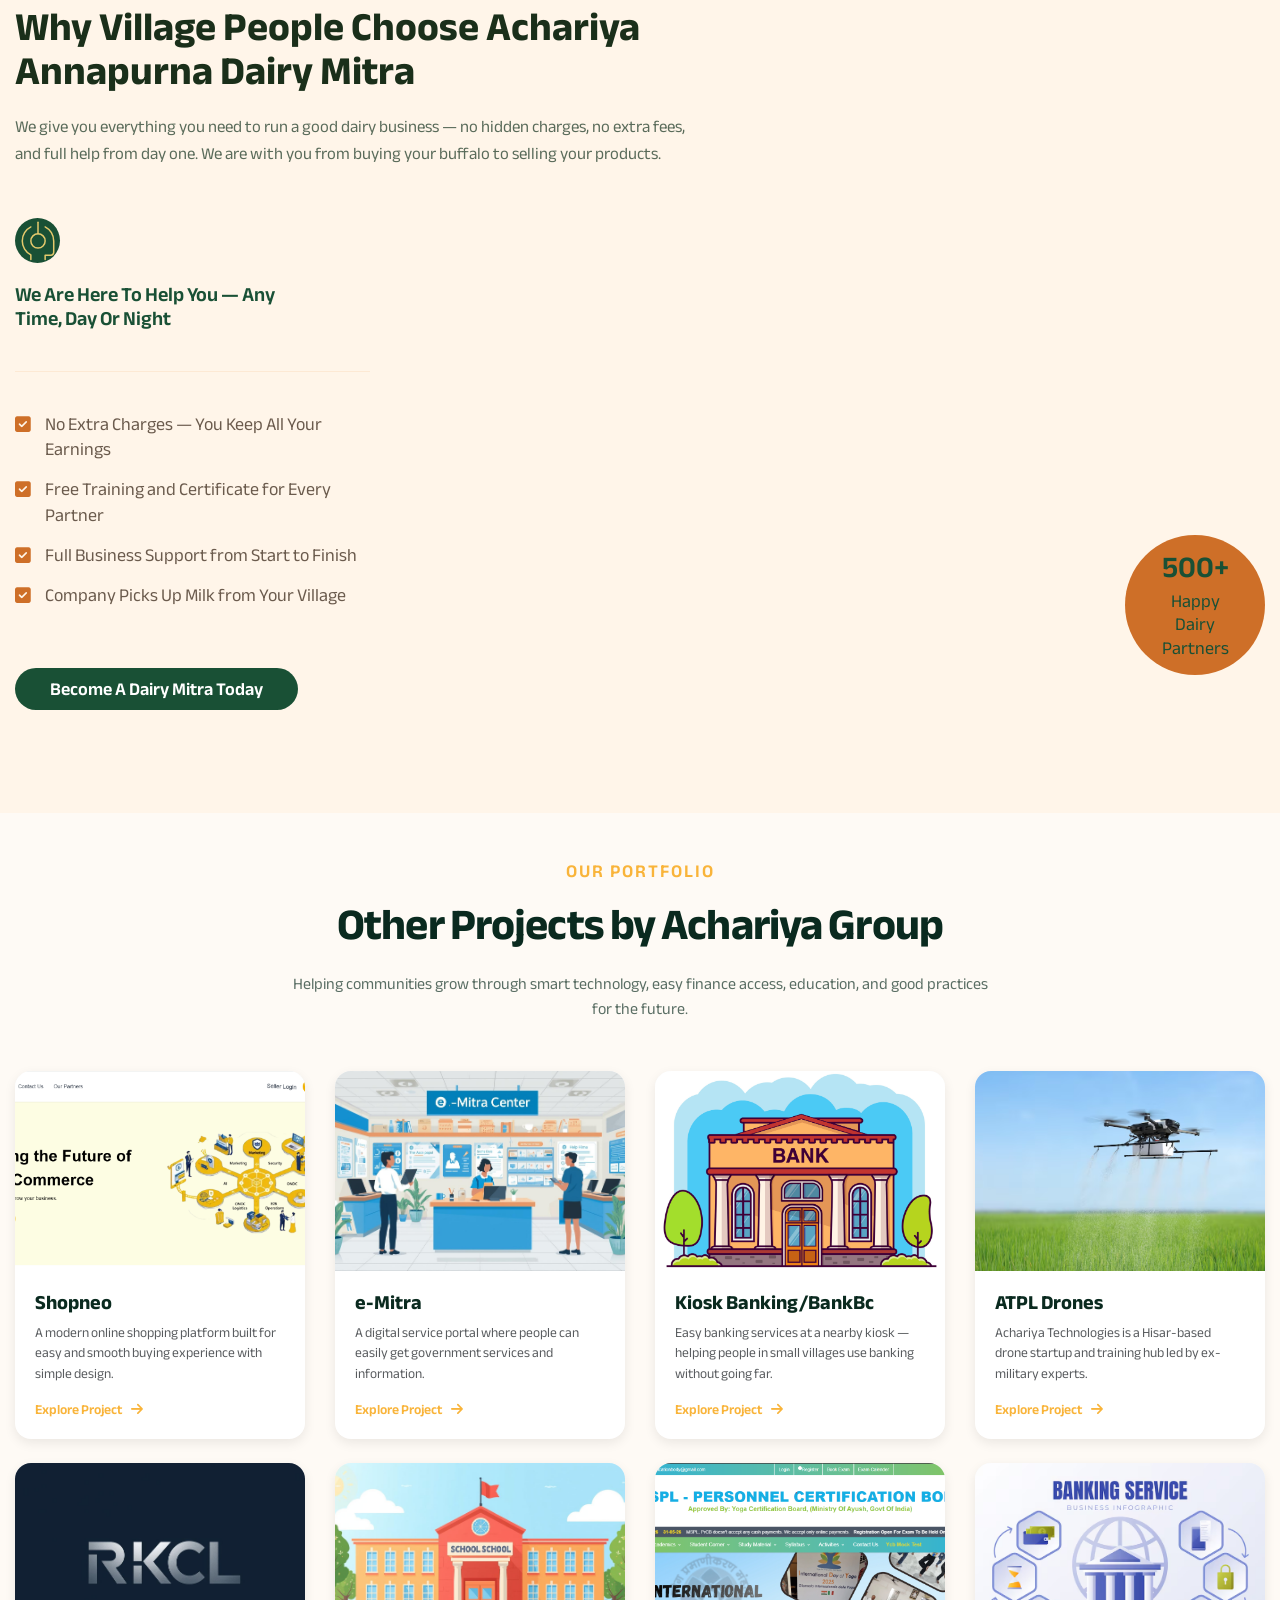
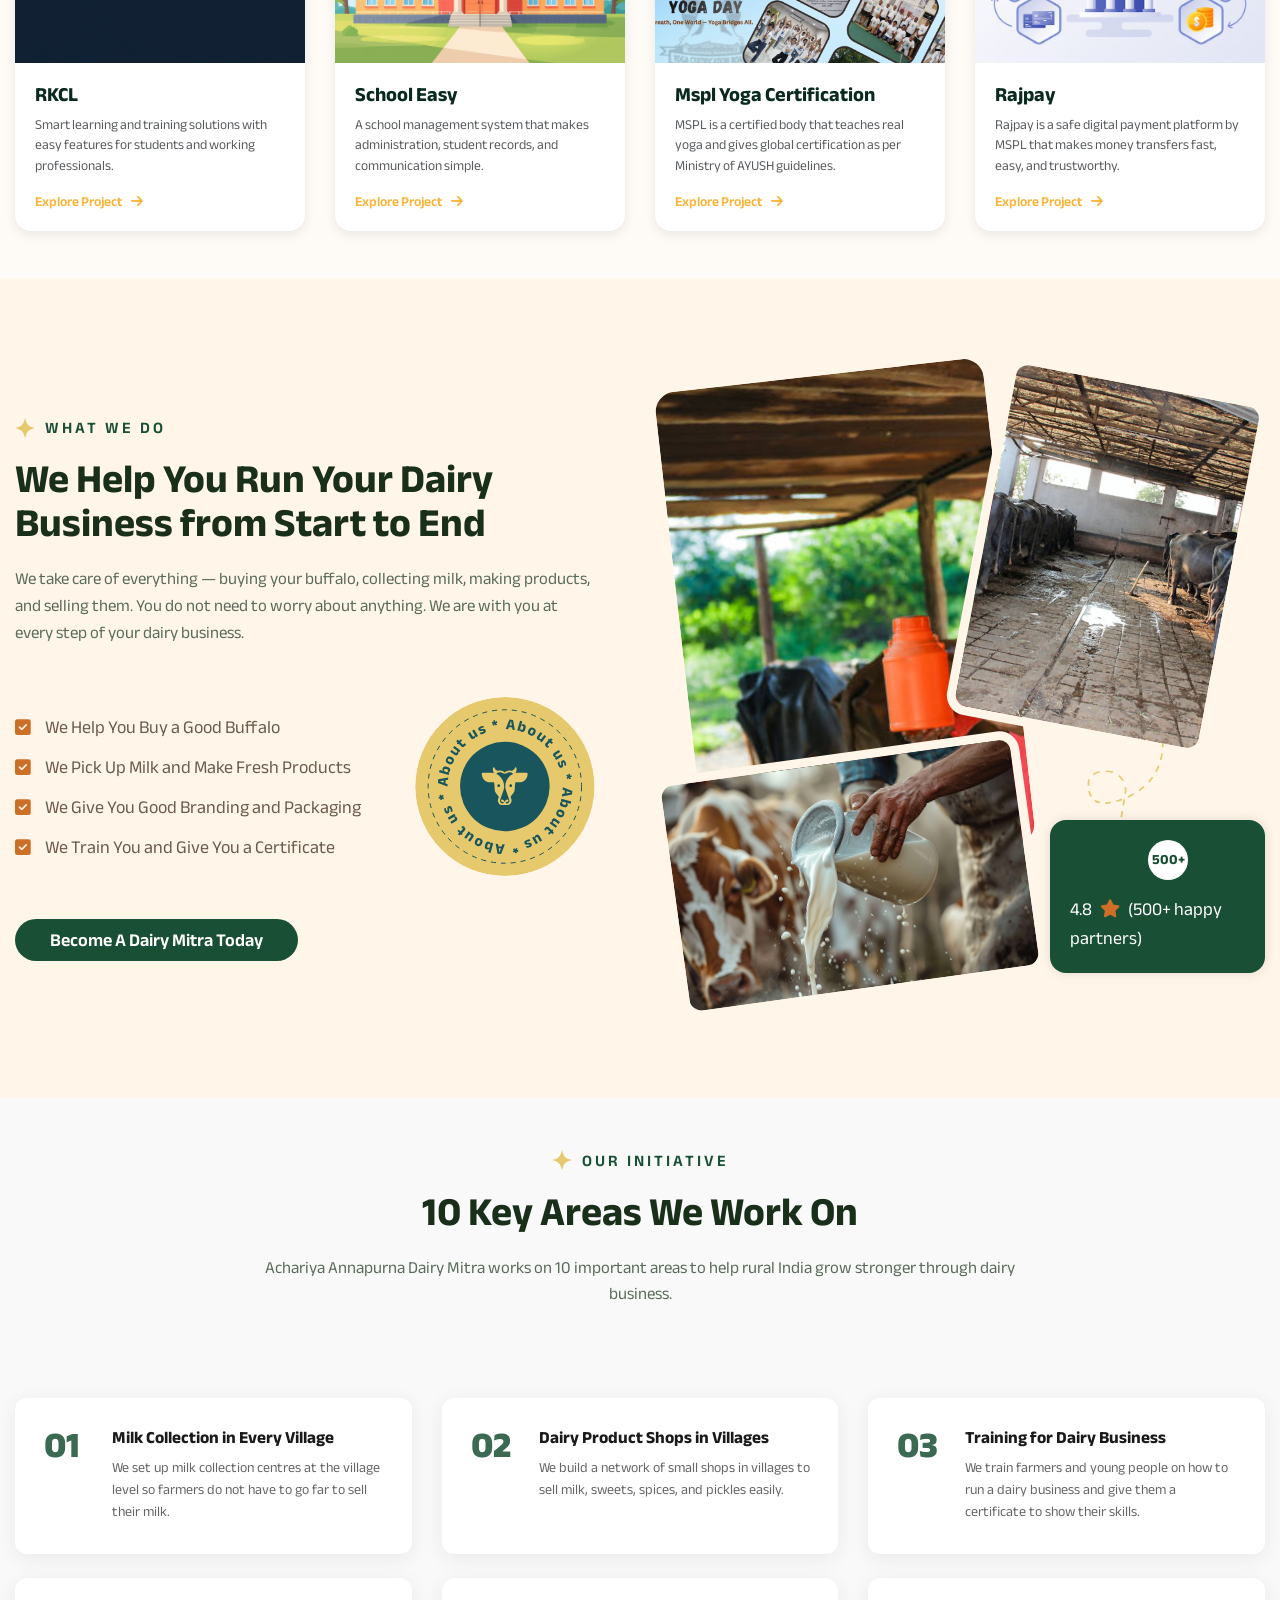
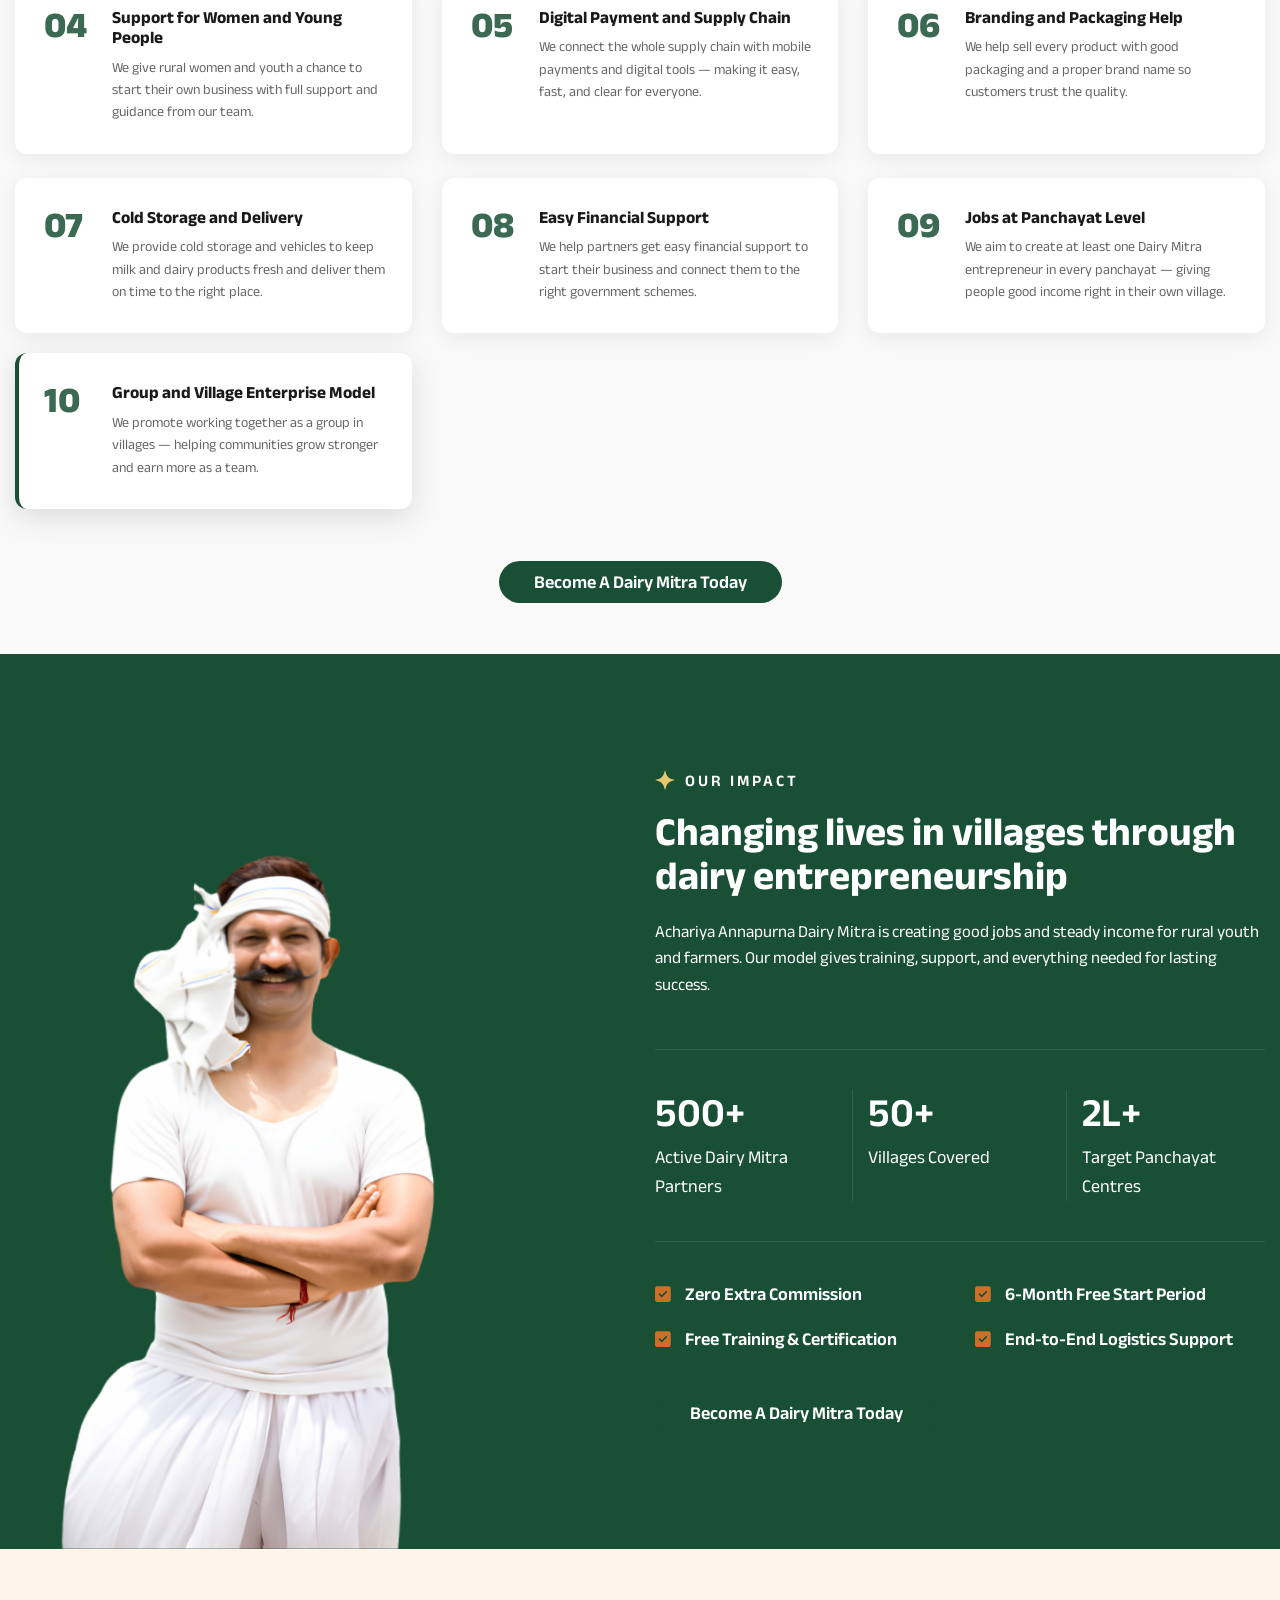
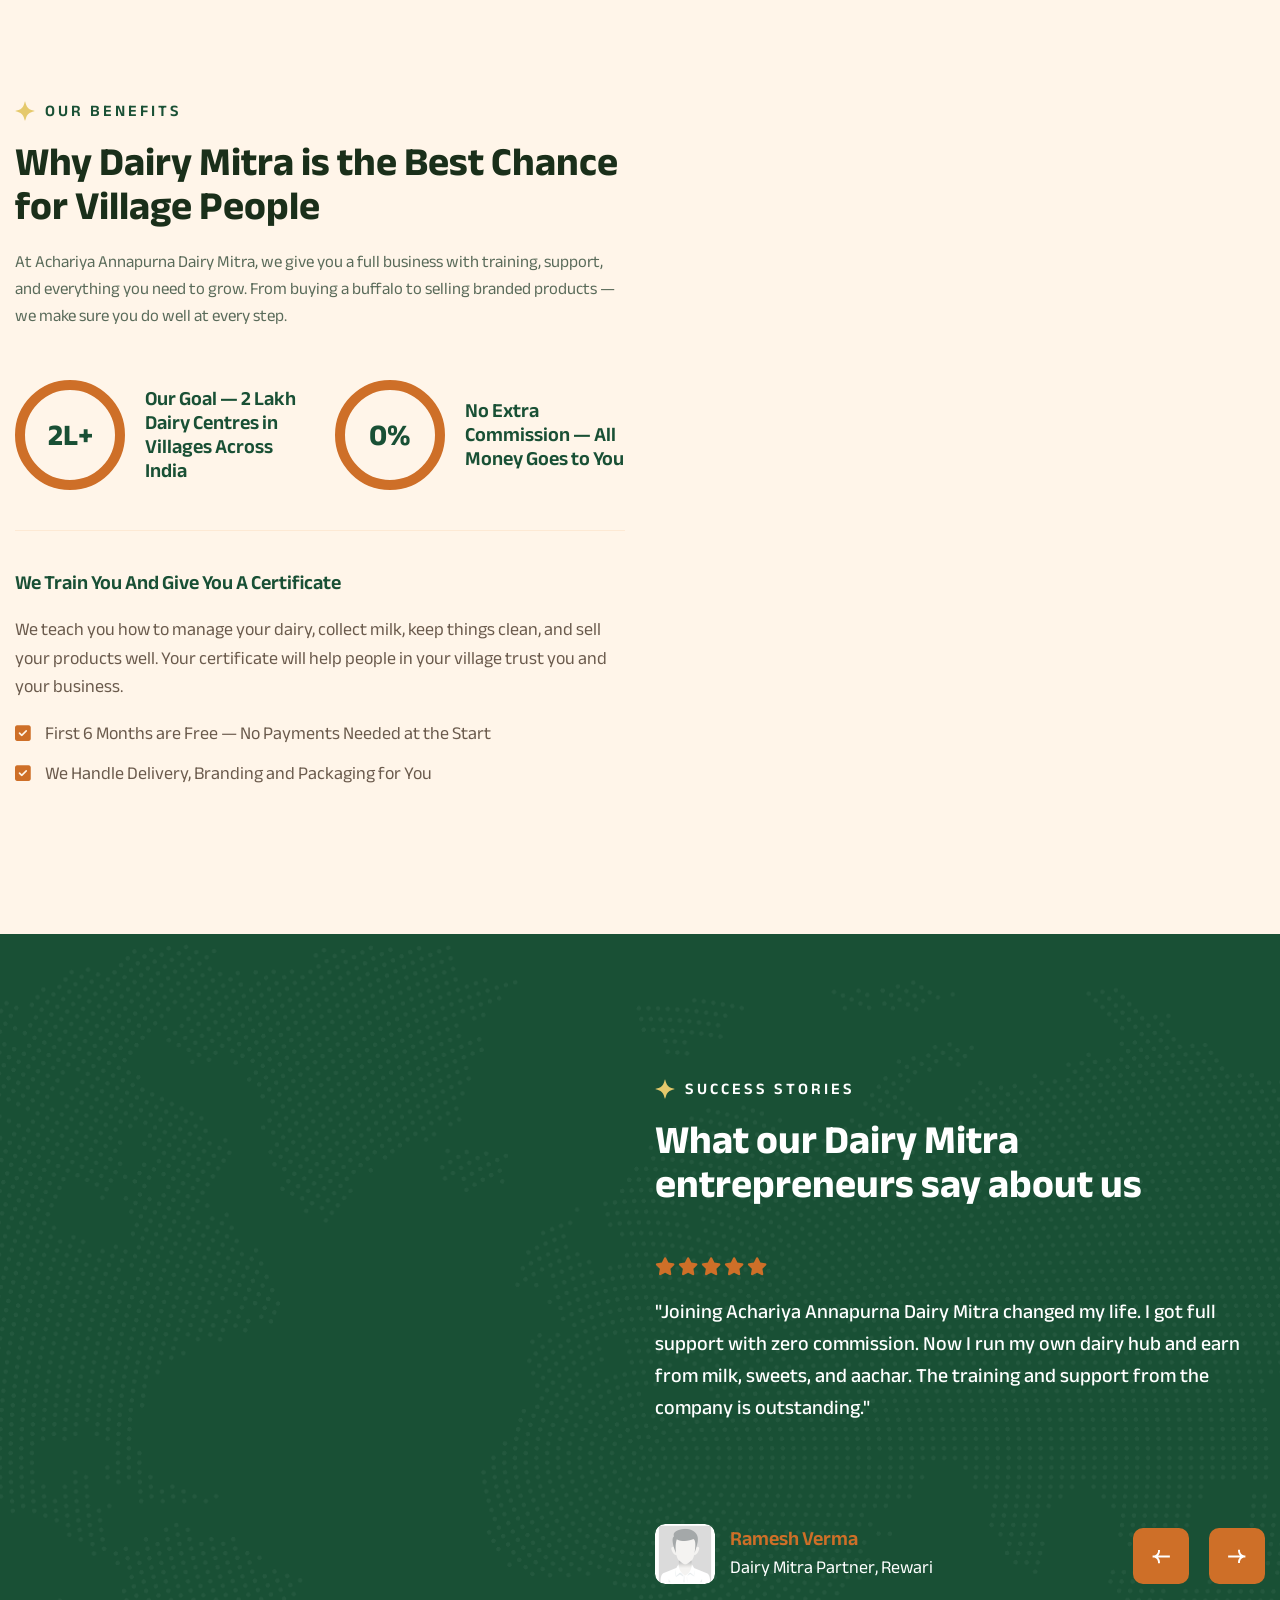
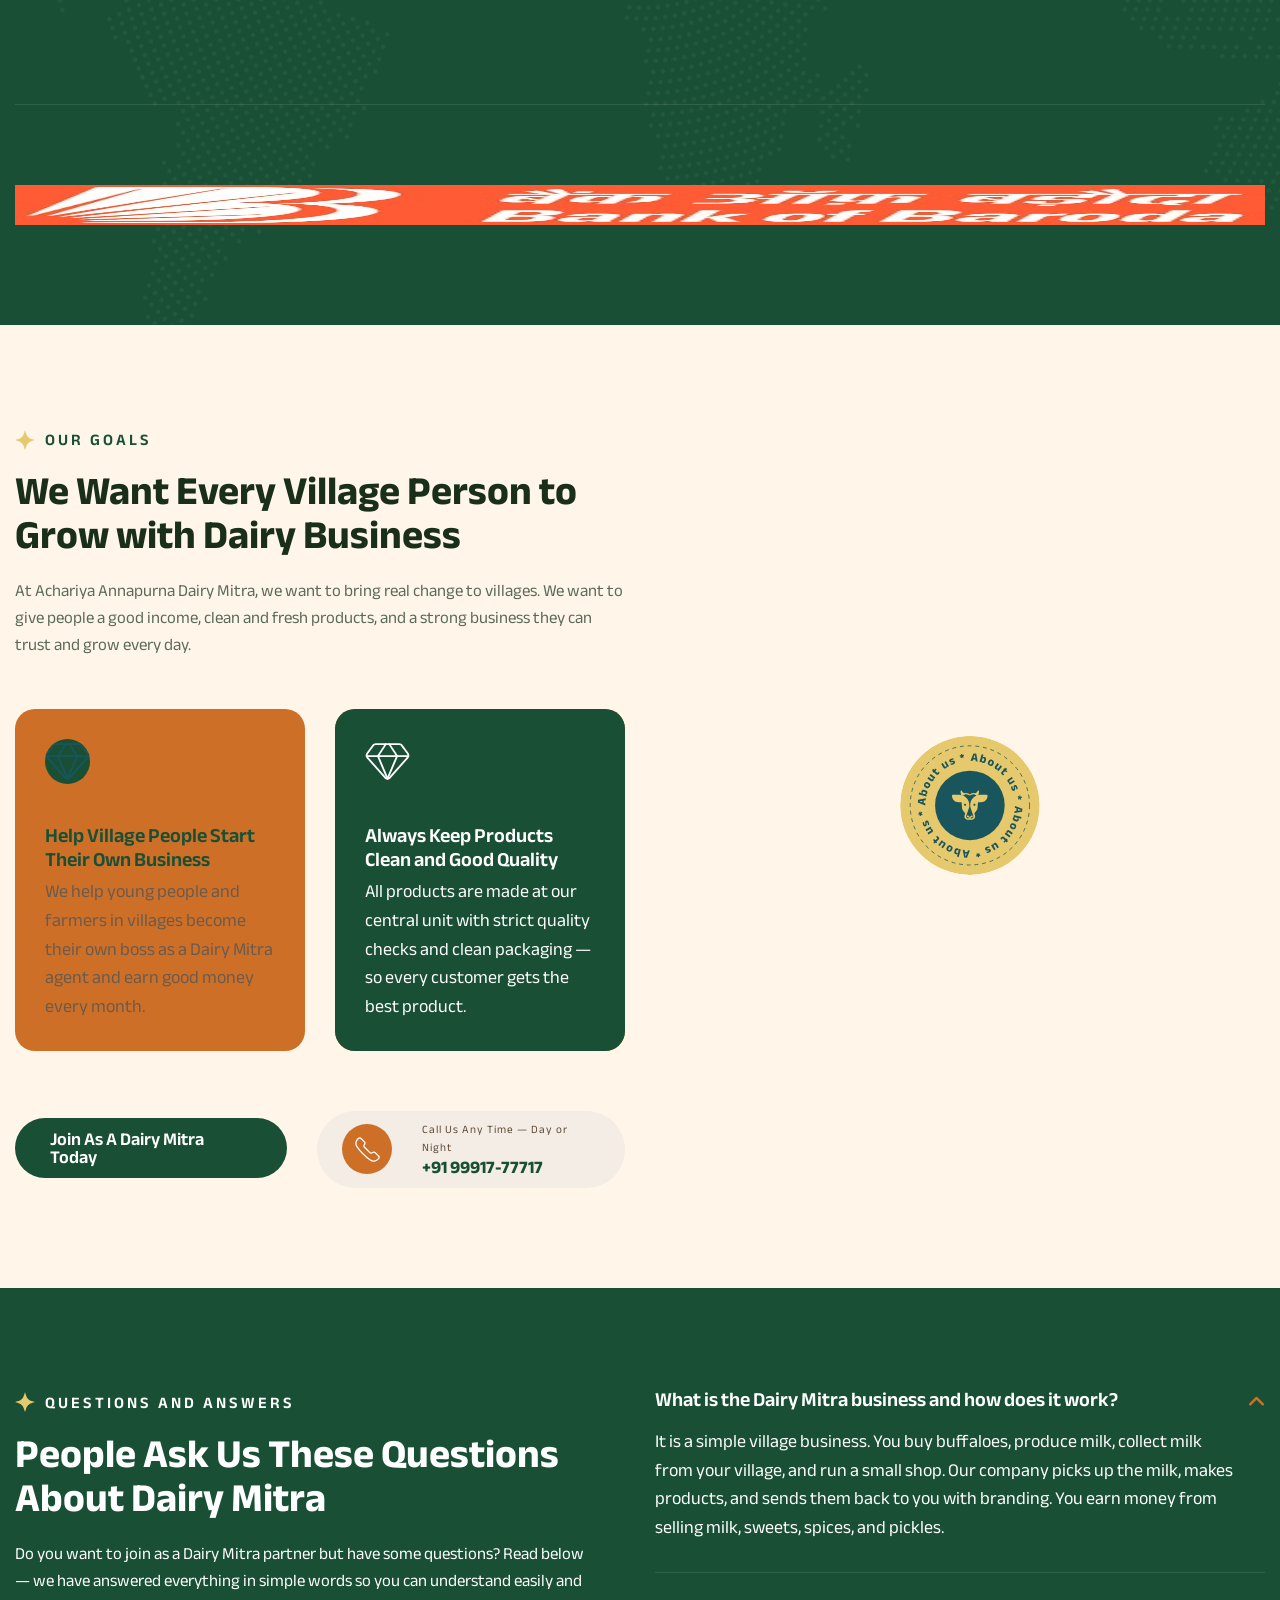
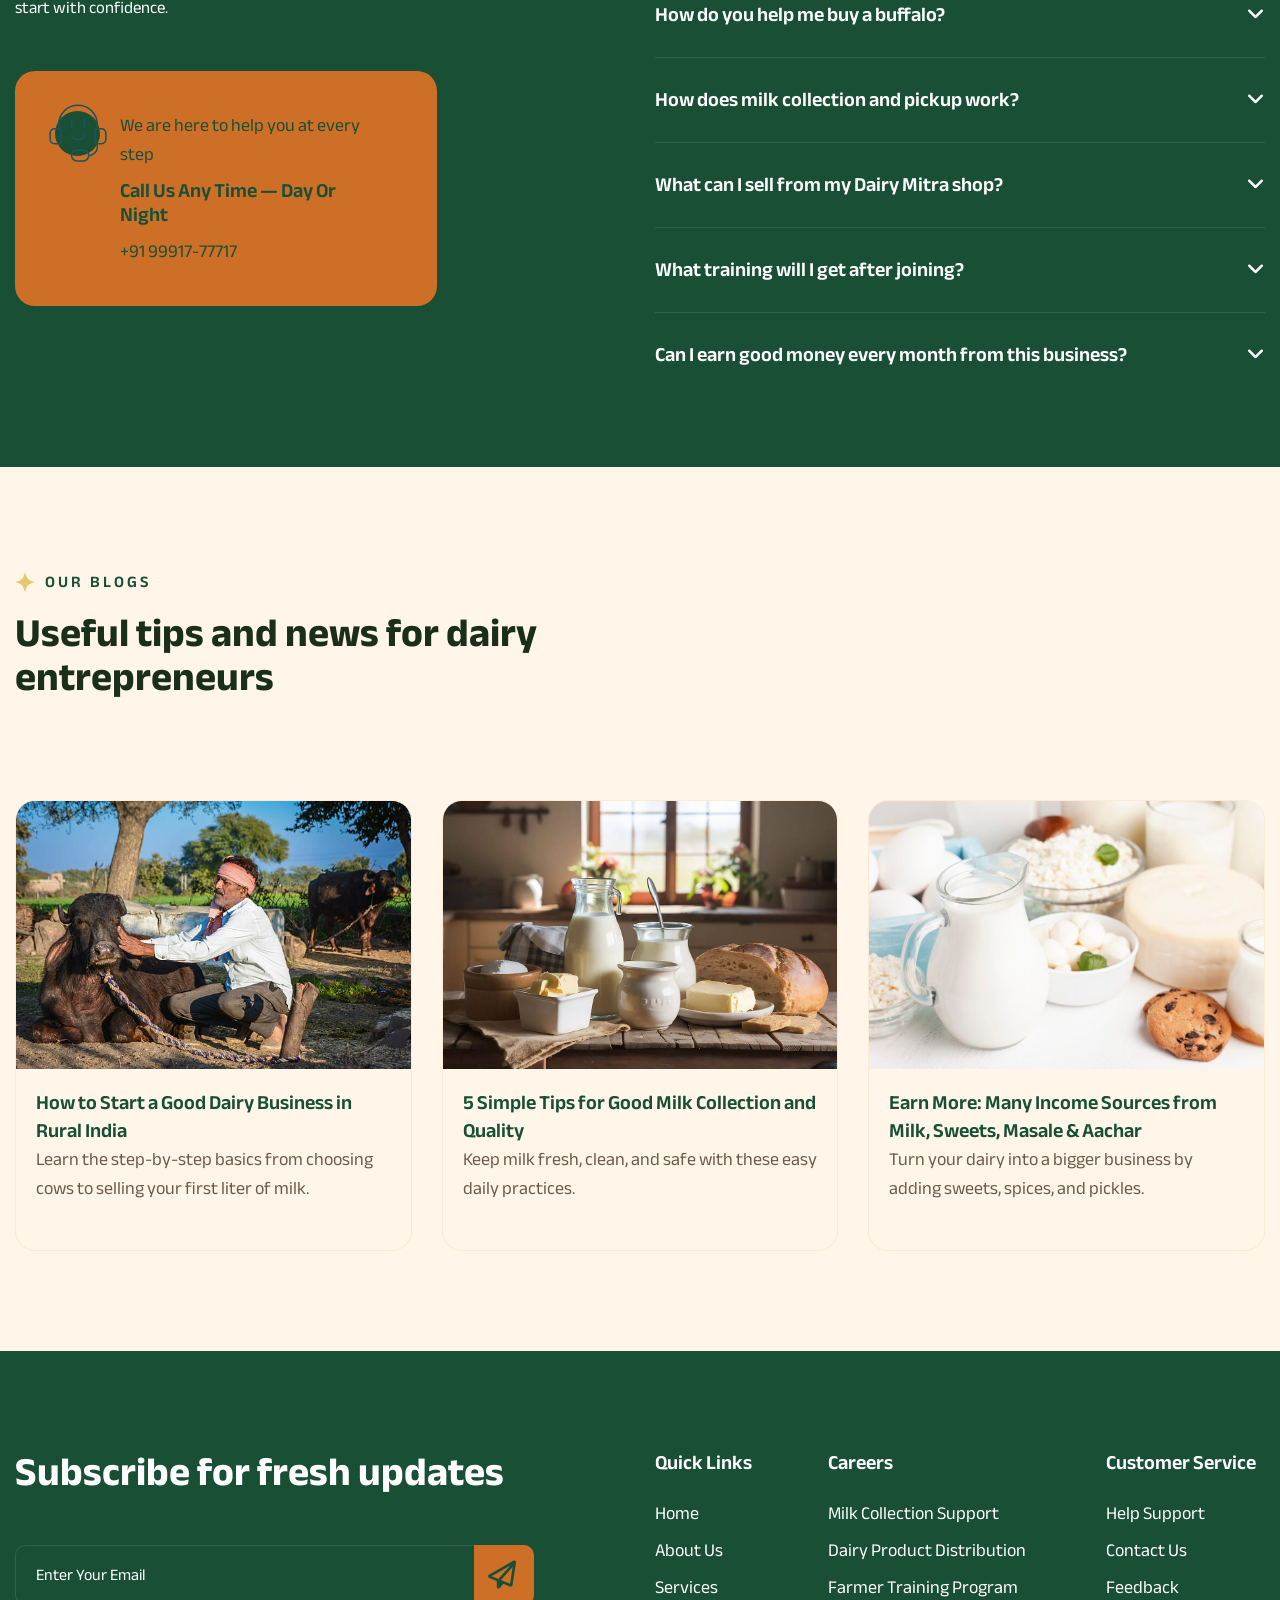
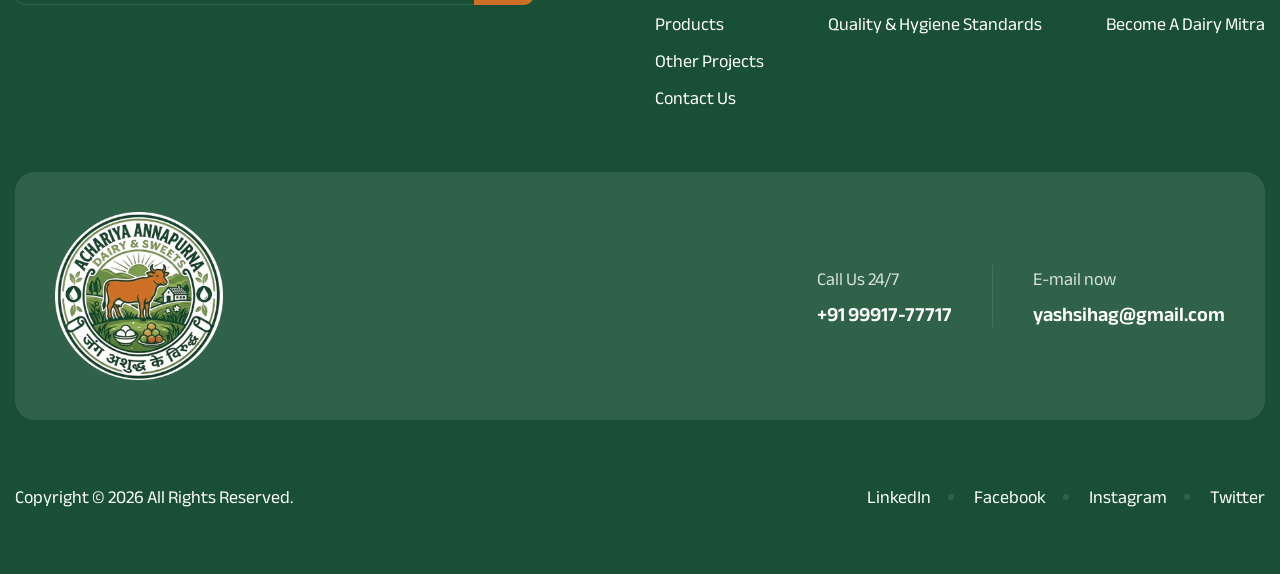
==== commit d3184633: "updates are in progress" ====
--- a/index.html
+++ b/index.html
@@ -156,7 +156,7 @@
                 <span><img src="images/icon-sparkle.svg" alt="star icon">पोषण से भरपूर घी</span>
                 <span><img src="images/icon-sparkle.svg" alt="star icon">पशुओं की अच्छी देखभाल</span>
                 <span><img src="images/icon-sparkle.svg" alt="star icon">डेयरी मित्र पार्टनर</span>
-                <span><img src="images/icon-sparkle.svg" alt="star icon">शुद्ध देसी दूध</span>
+                <span><img src="images/icon-sparkle.svg" alt="star icon">शुद्ध देसी घी</span>
                 <span><img src="images/icon-sparkle.svg" alt="star icon">गाँव में रोजगार</span>
                 <span><img src="images/icon-sparkle.svg" alt="star icon">किसानों की मदद</span>
                 <span><img src="images/icon-sparkle.svg" alt="star icon">स्वच्छ डेयरी उत्पाद</span>
@@ -168,7 +168,7 @@
                 <span><img src="images/icon-sparkle.svg" alt="star icon">पोषण से भरपूर घी</span>
                 <span><img src="images/icon-sparkle.svg" alt="star icon">पशुओं की अच्छी देखभाल</span>
                 <span><img src="images/icon-sparkle.svg" alt="star icon">डेयरी मित्र पार्टनर</span>
-                <span><img src="images/icon-sparkle.svg" alt="star icon">शुद्ध देसी दूध</span>
+                <span><img src="images/icon-sparkle.svg" alt="star icon">शुद्ध देसी घी</span>
                 <span><img src="images/icon-sparkle.svg" alt="star icon">गाँव में रोजगार</span>
                 <span><img src="images/icon-sparkle.svg" alt="star icon">किसानों की मदद</span>
                 <span><img src="images/icon-sparkle.svg" alt="star icon">स्वच्छ डेयरी उत्पाद</span>
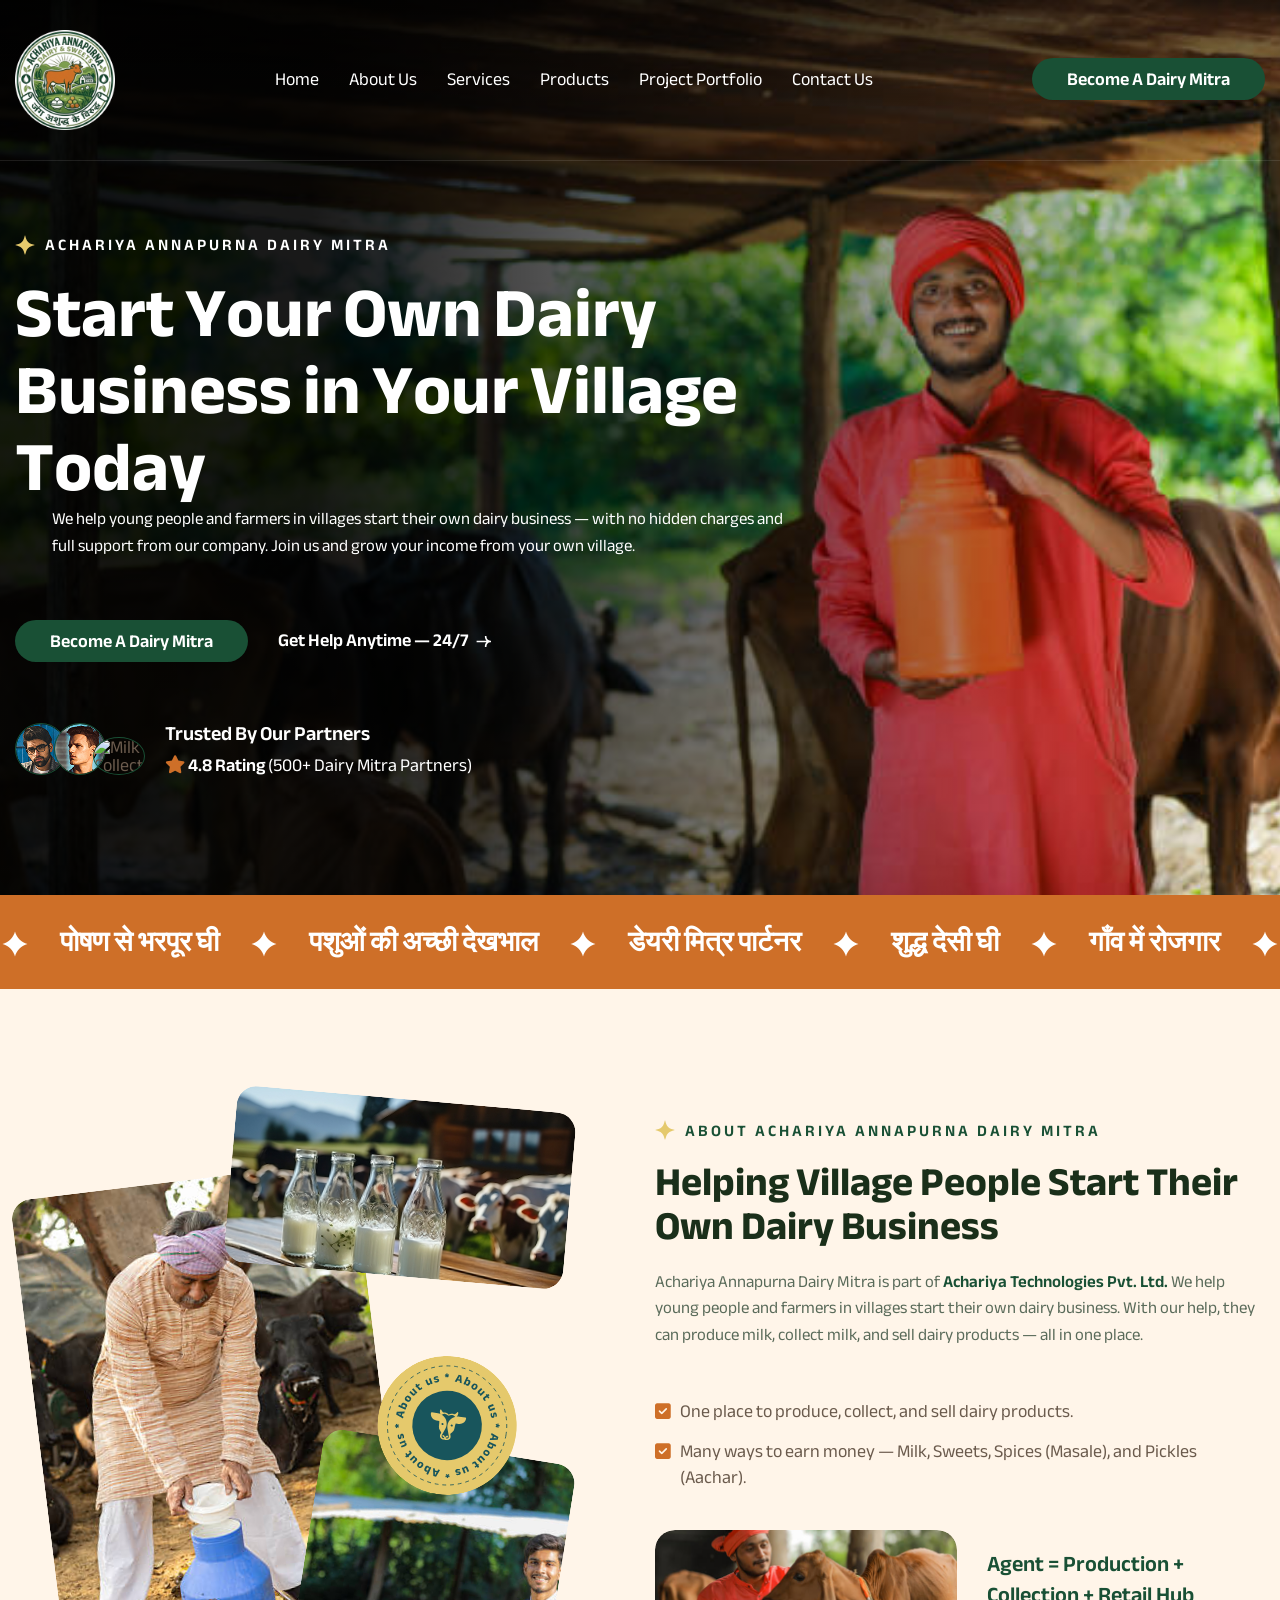
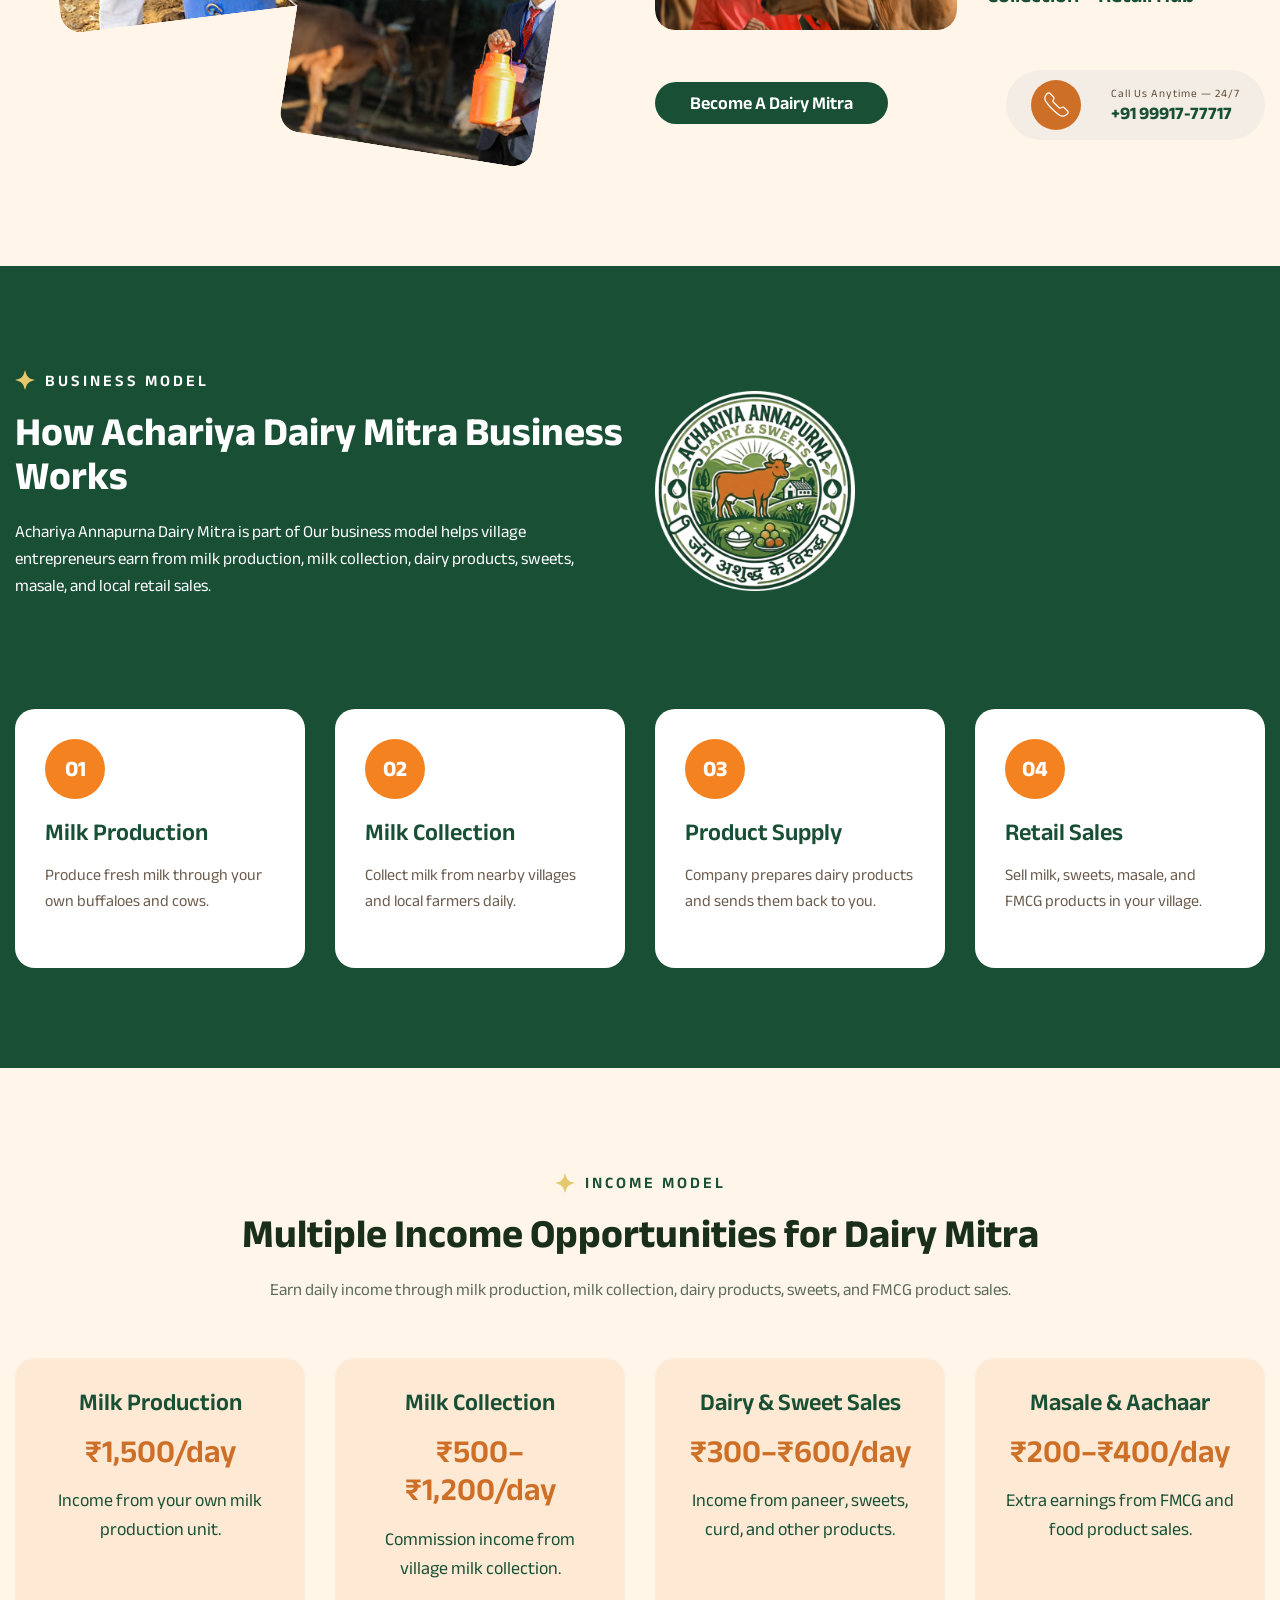
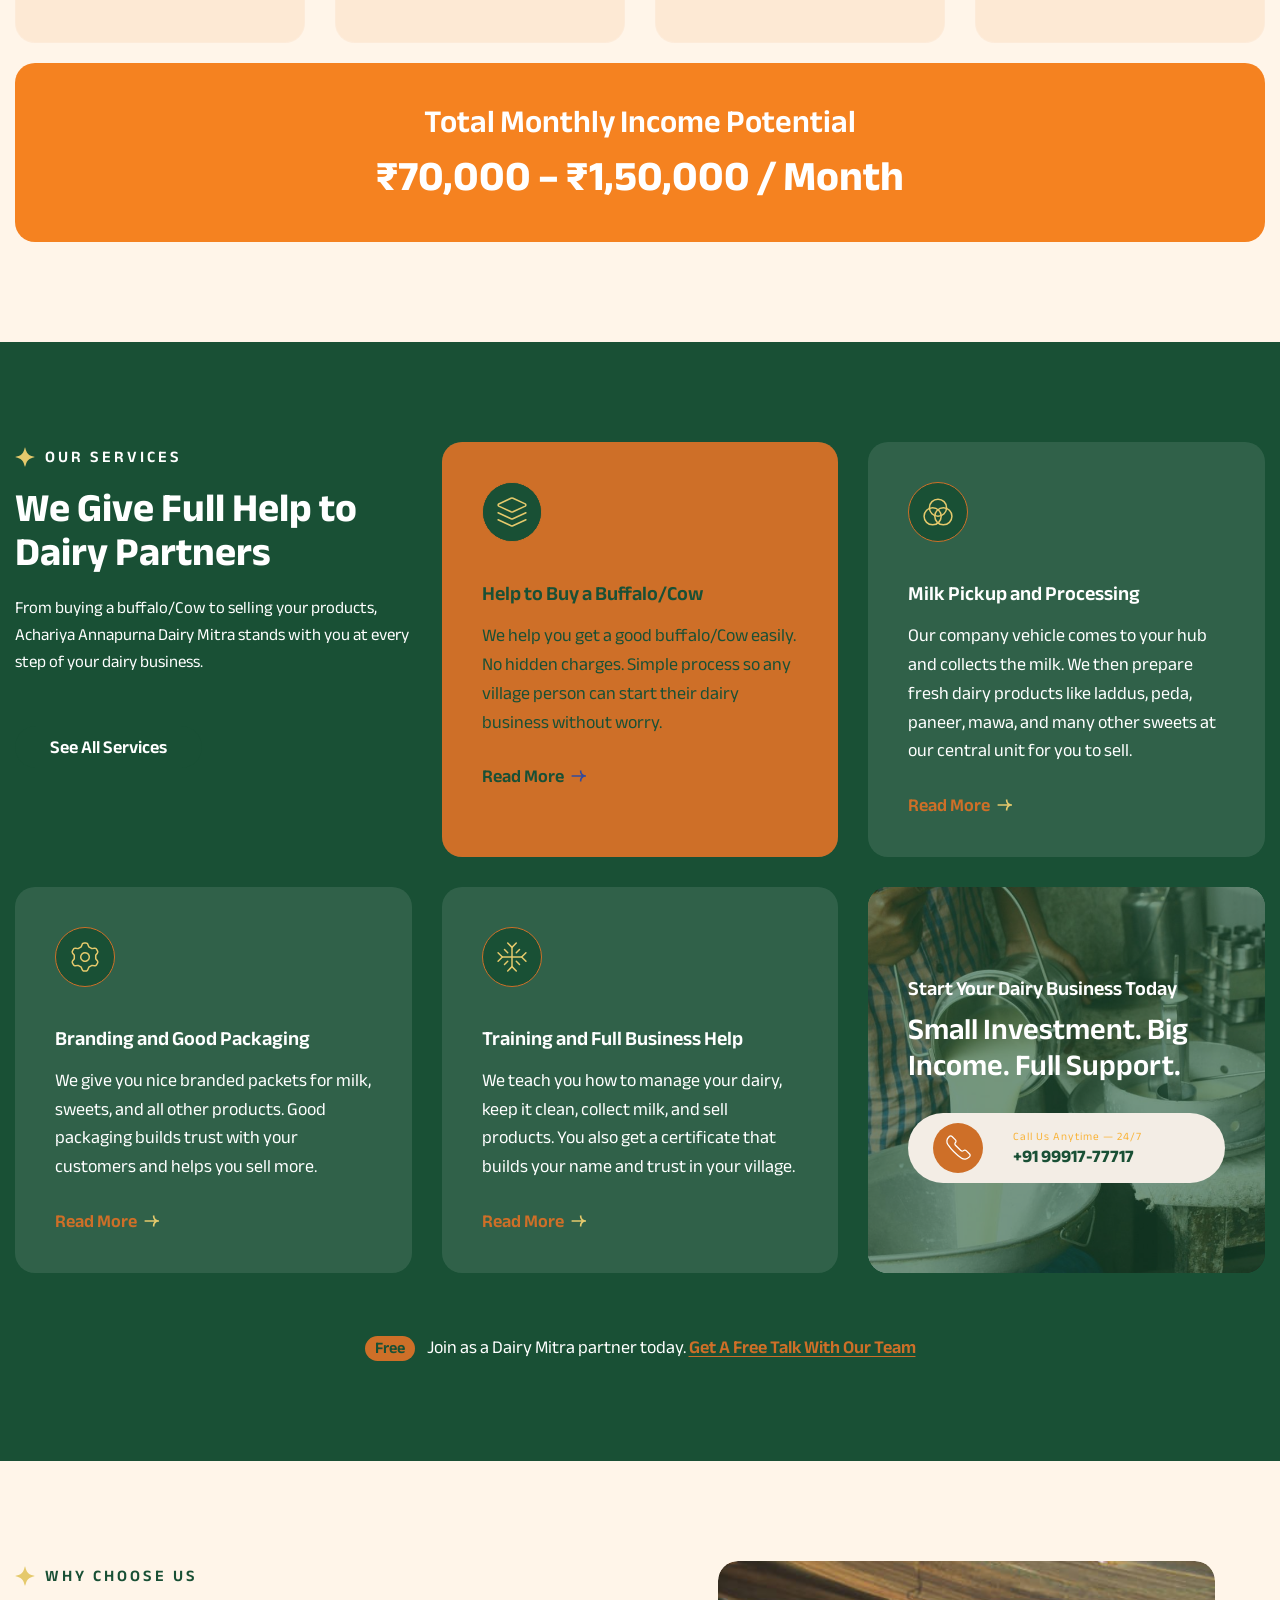
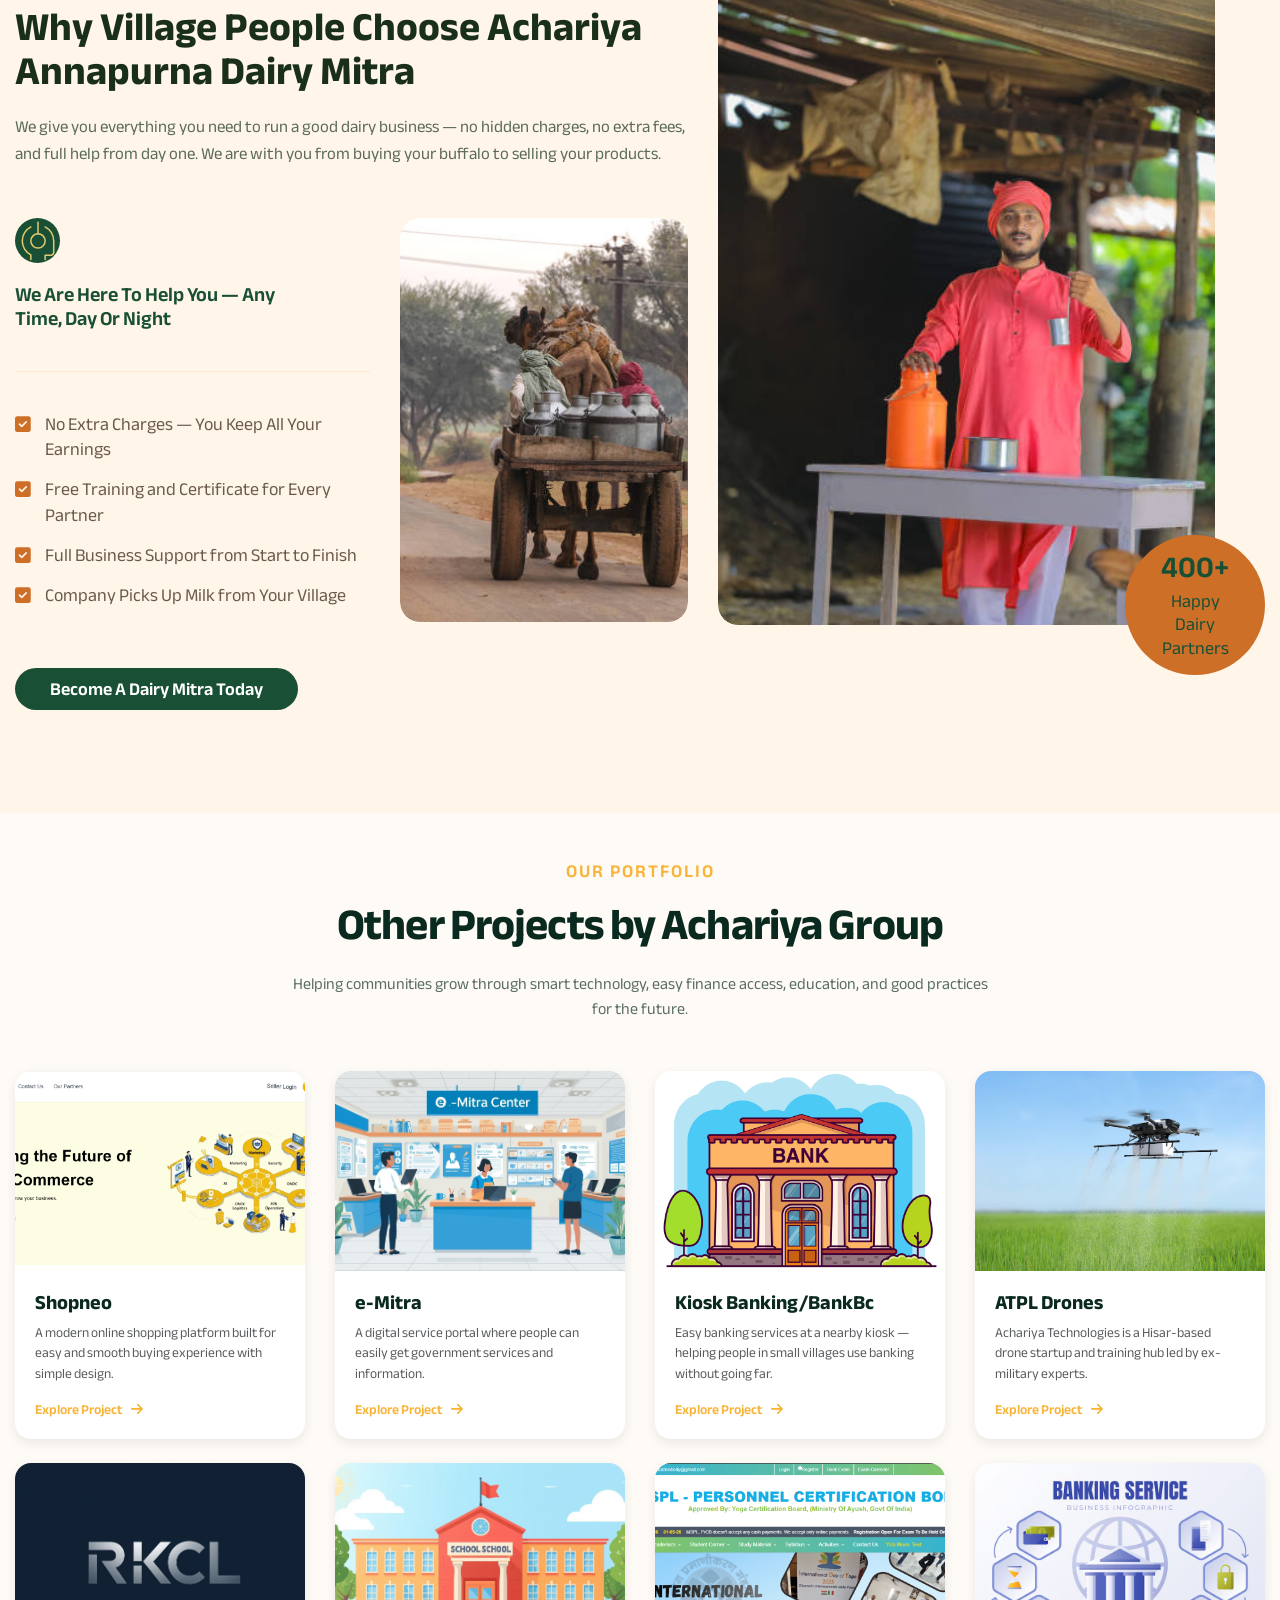
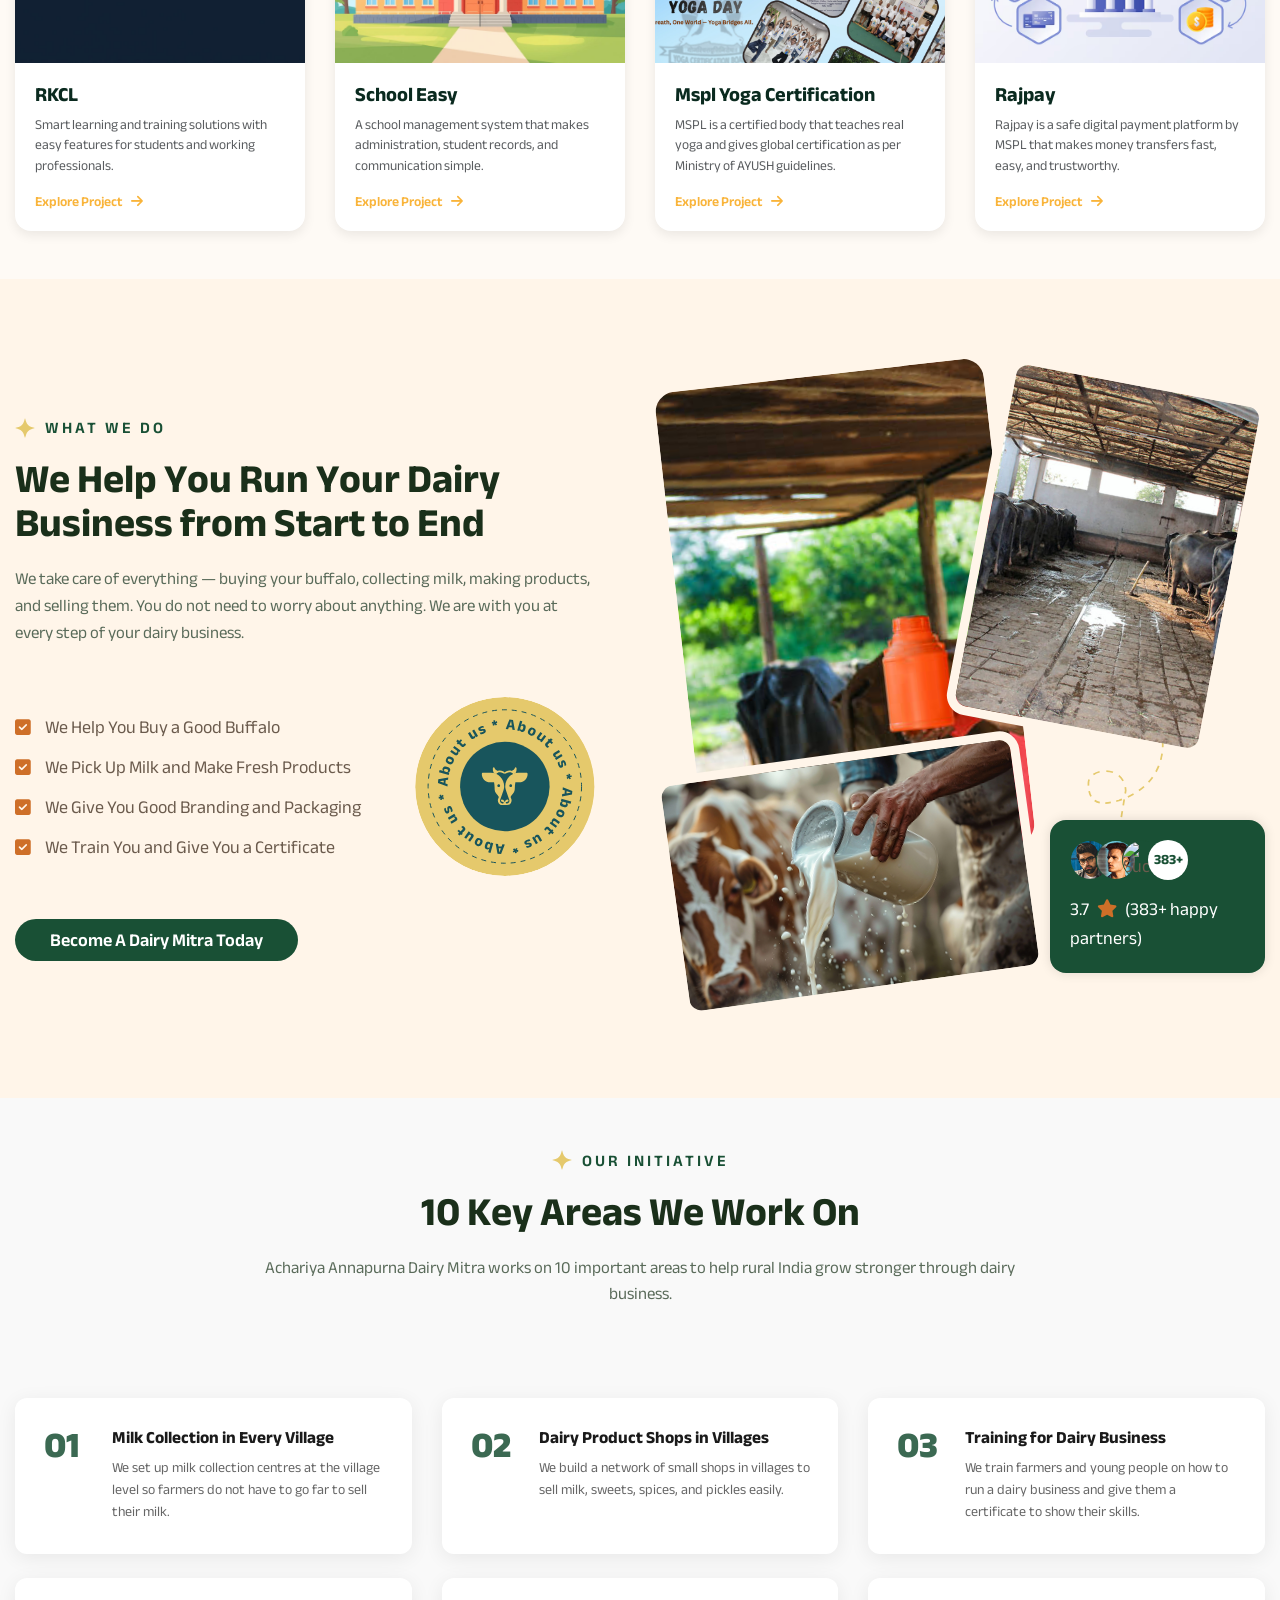
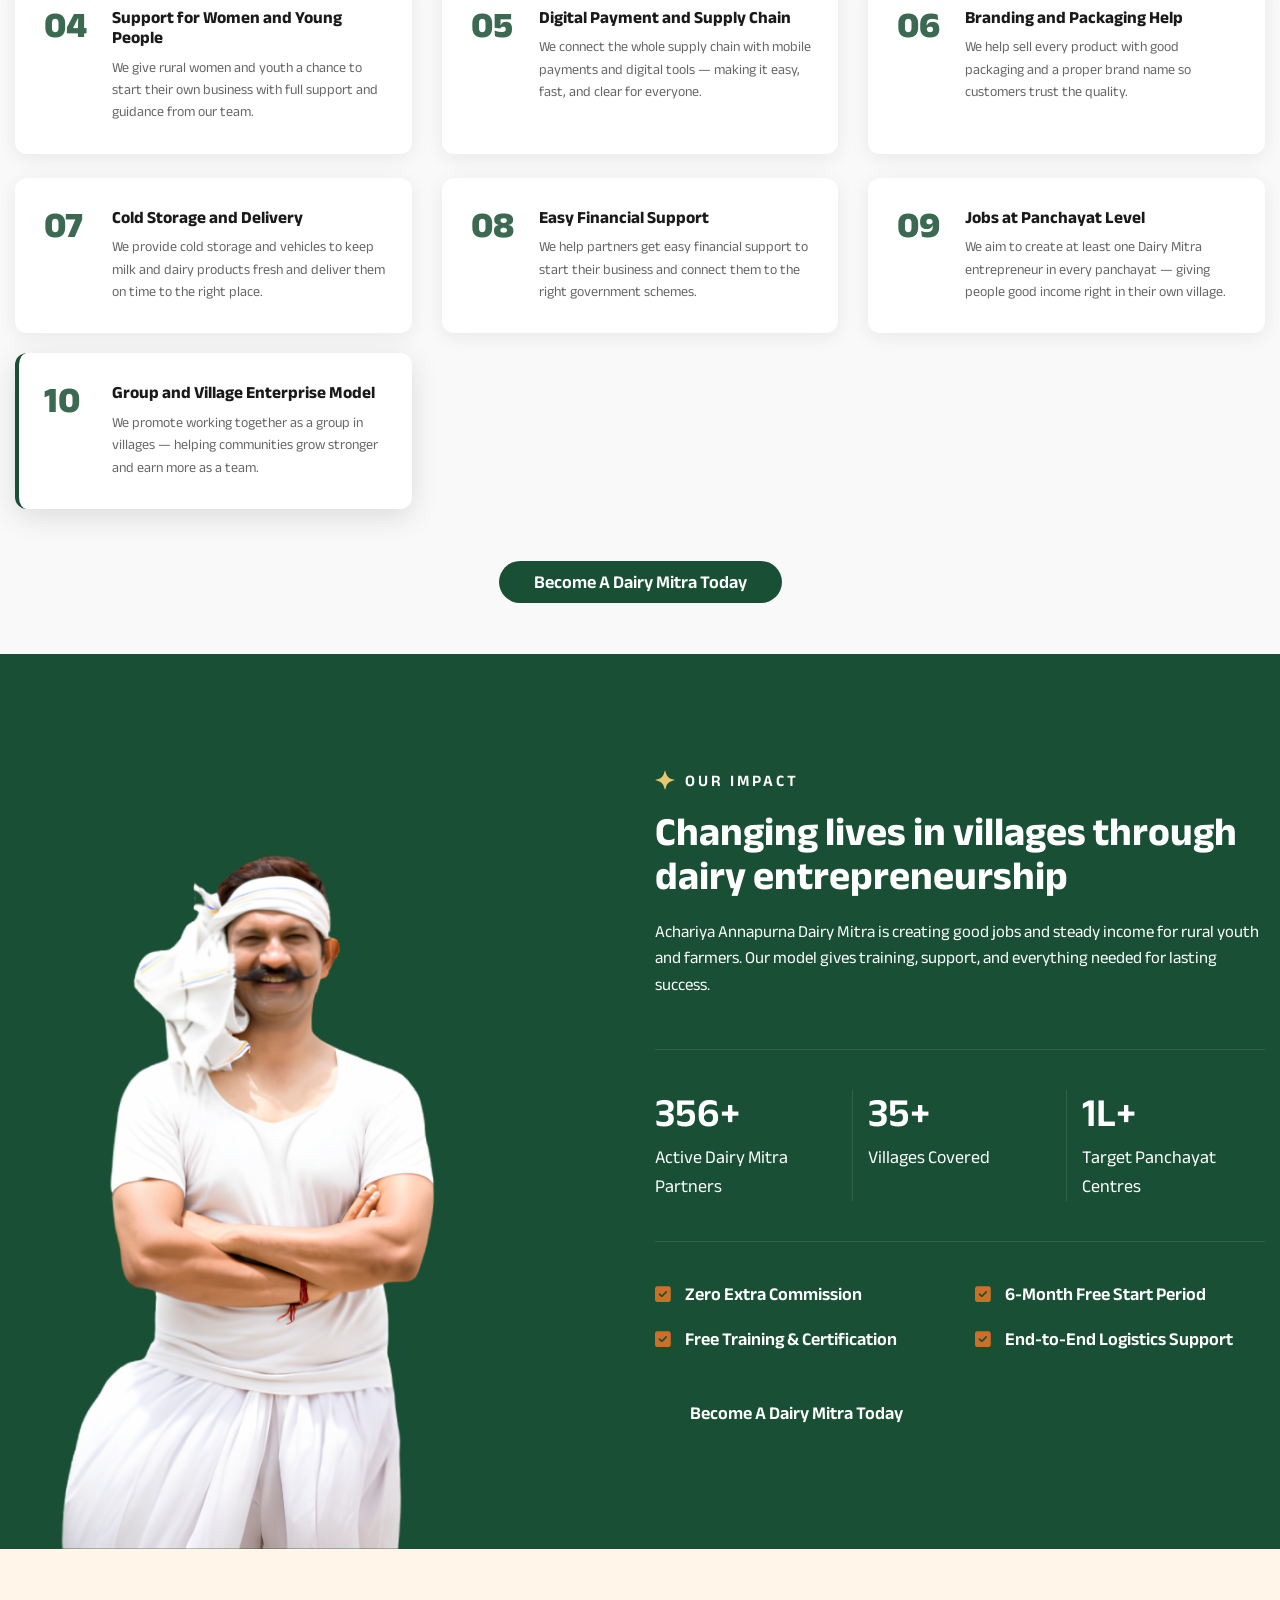
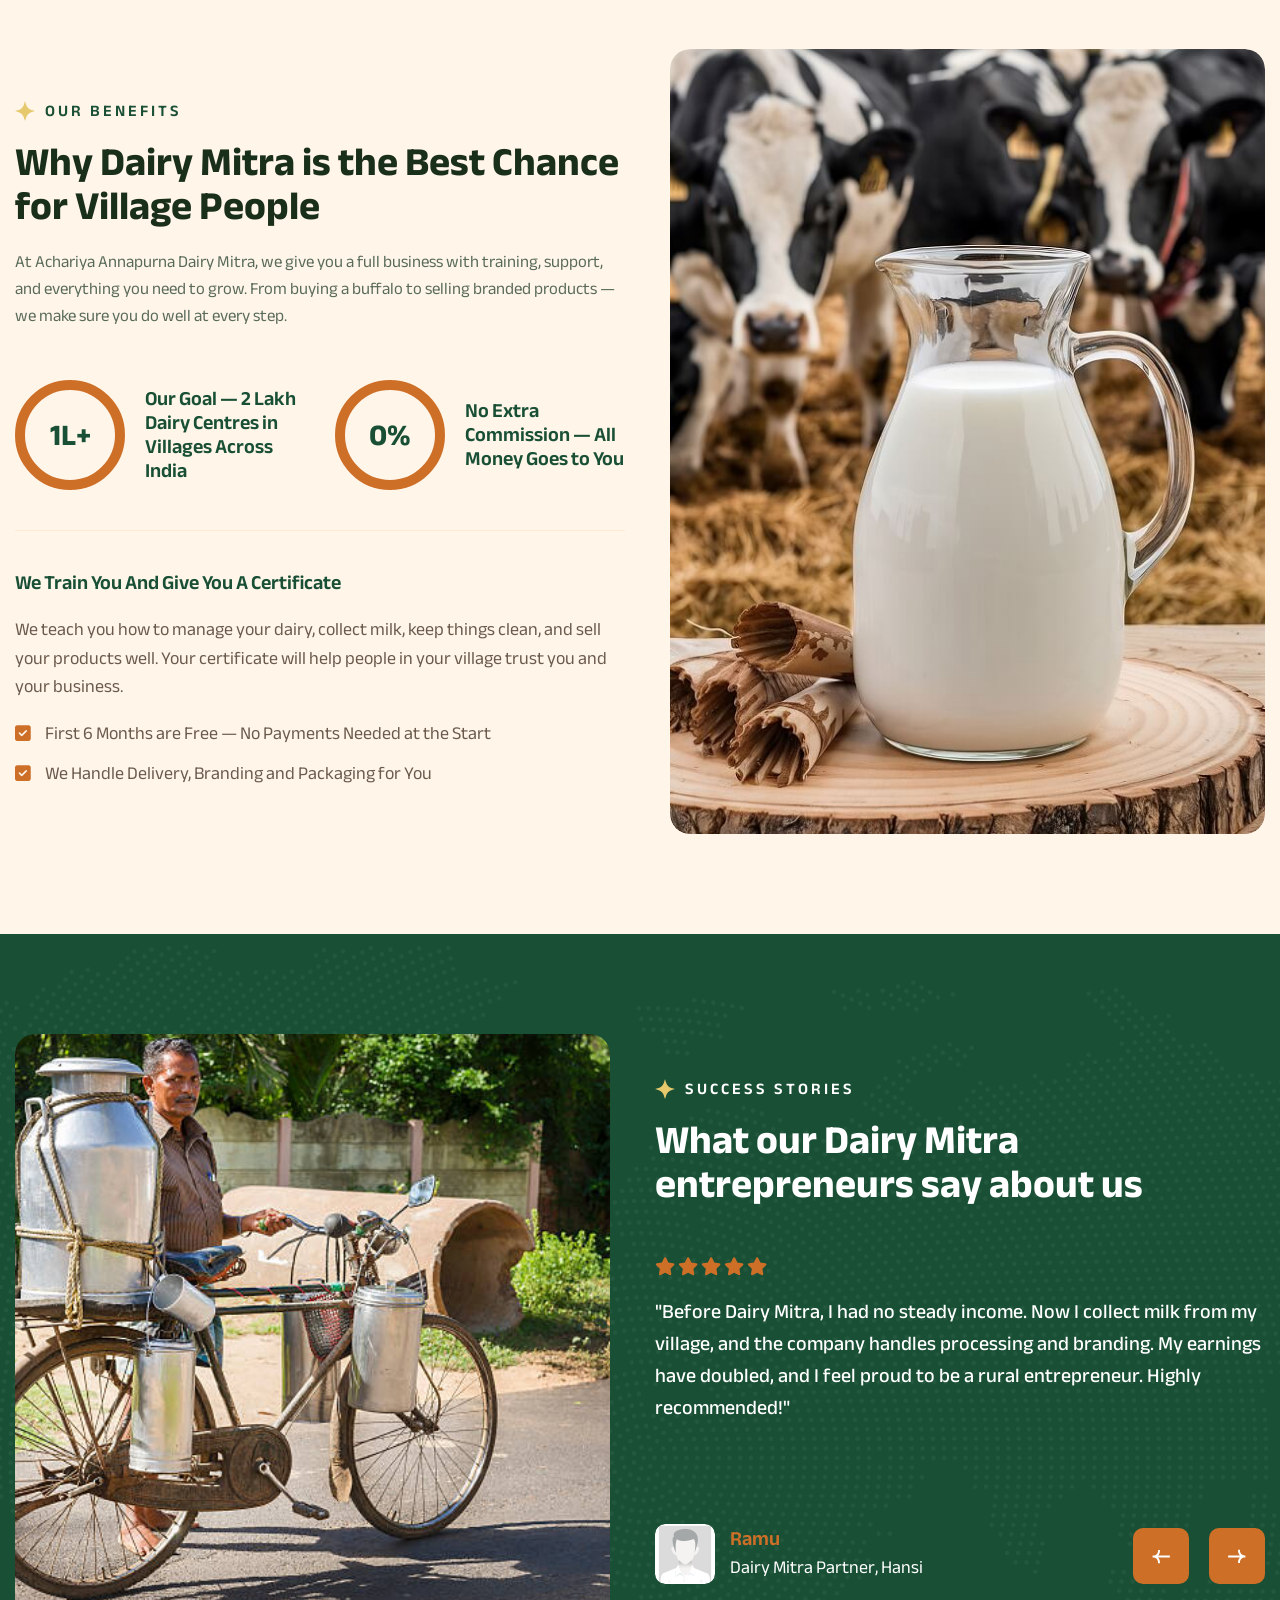
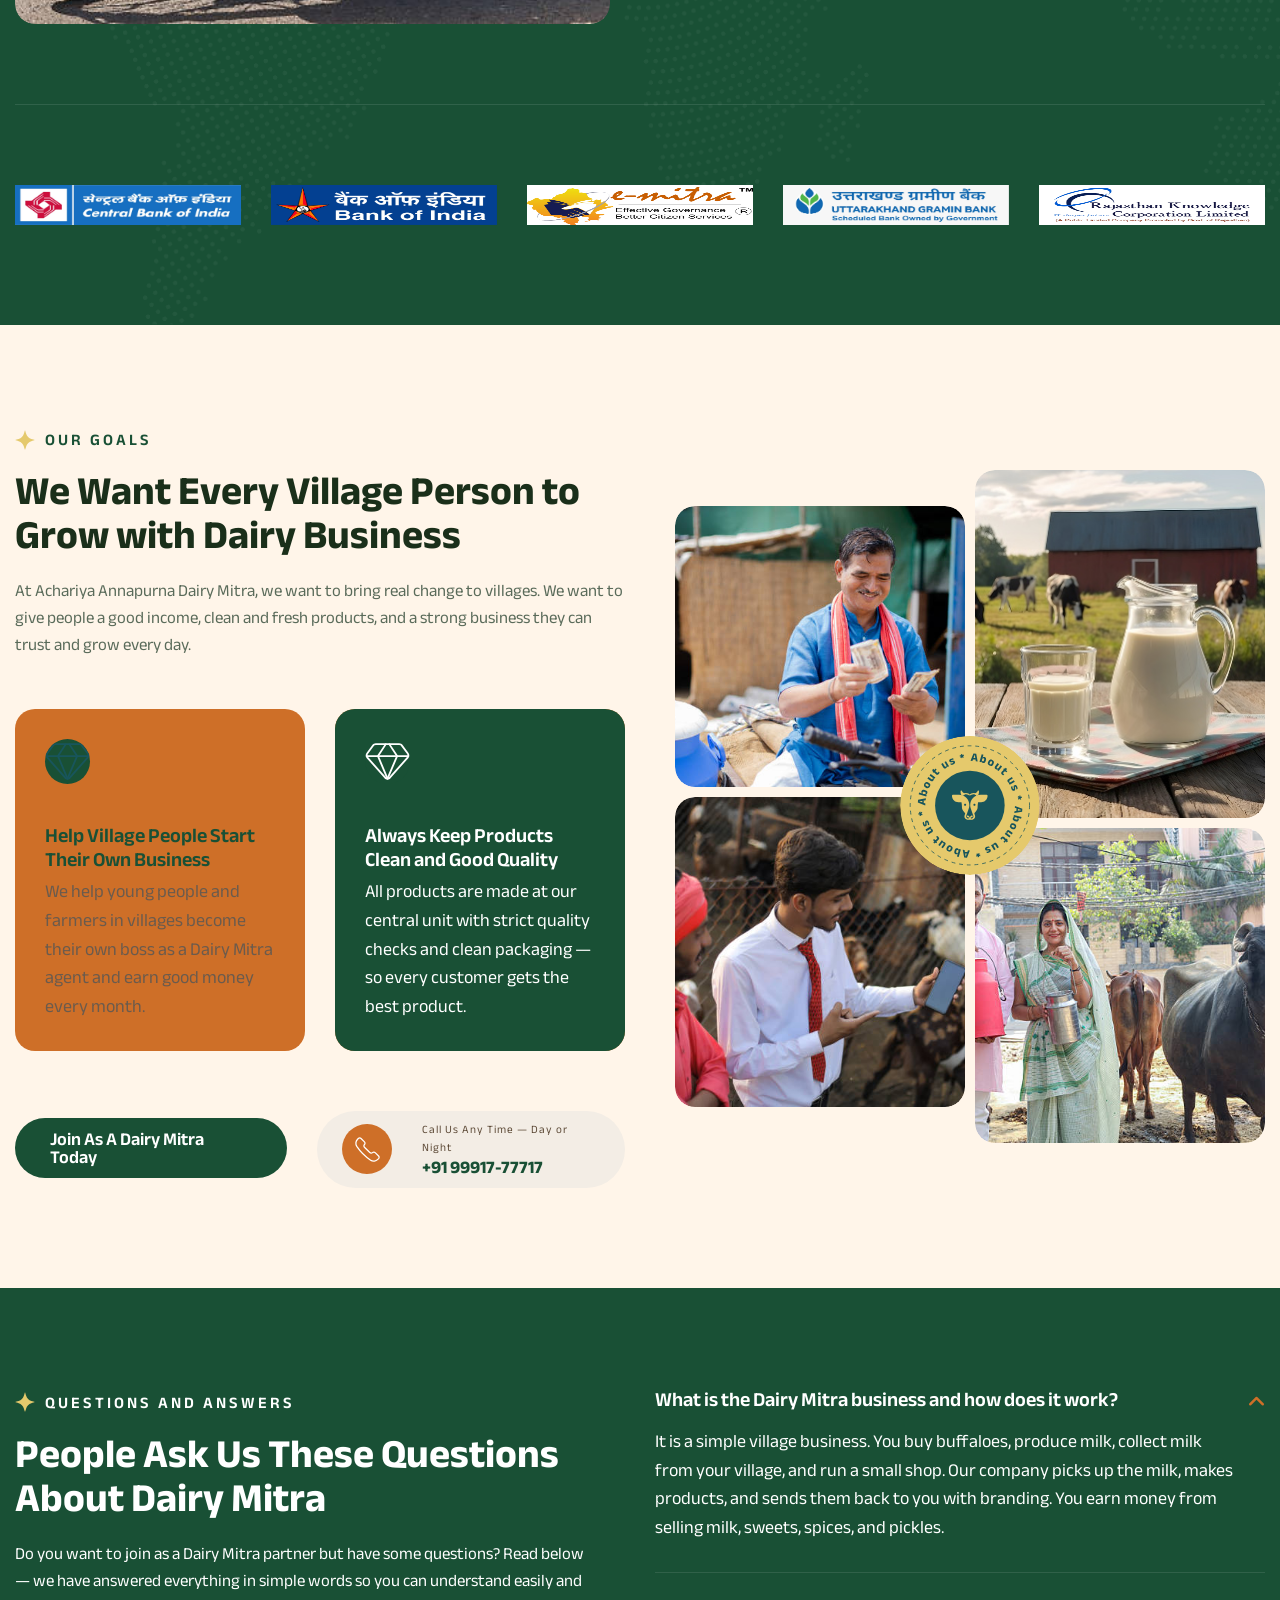
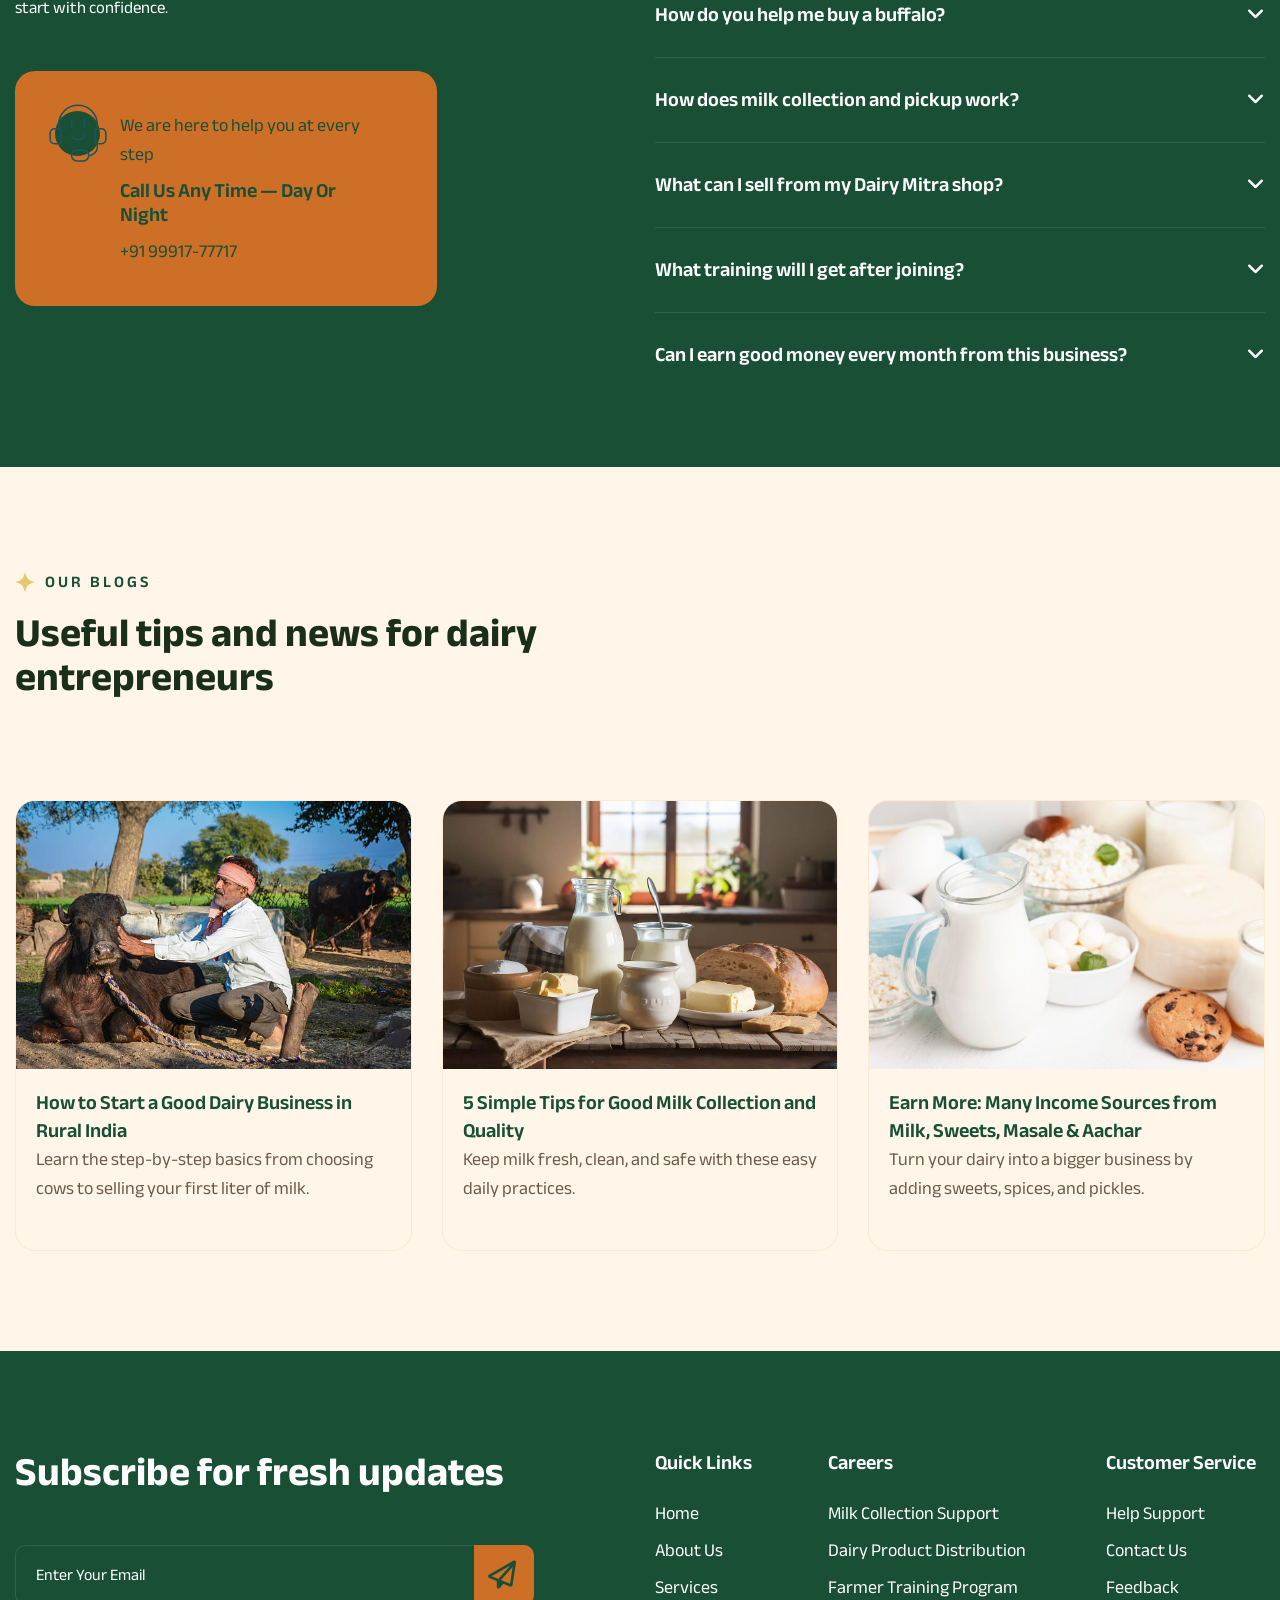
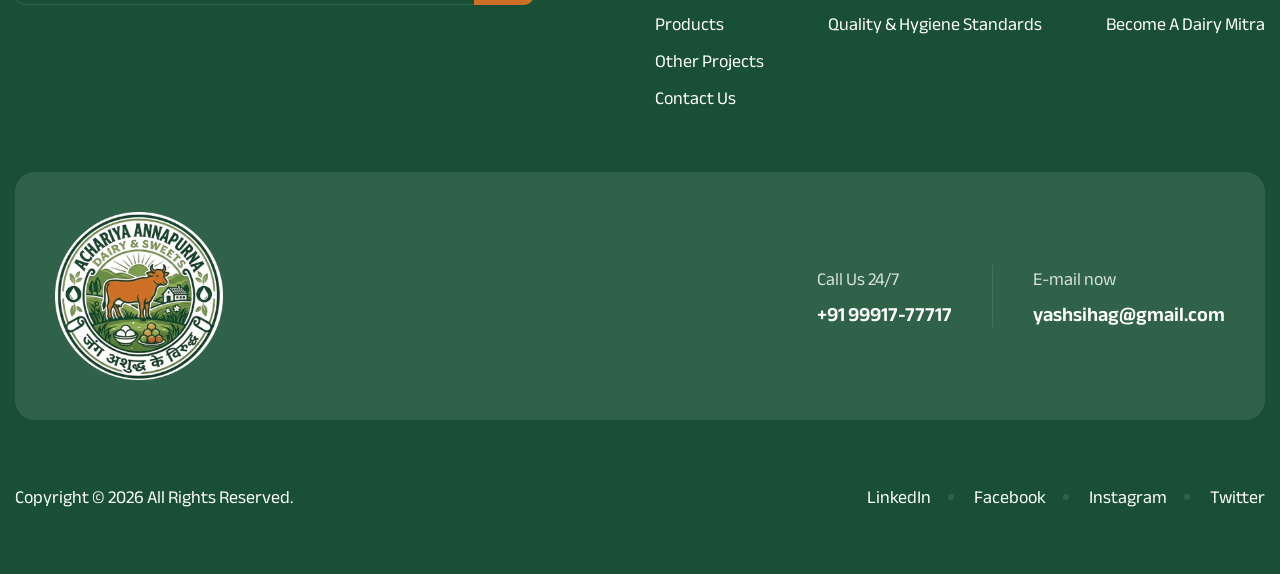
==== commit 4d958190: "remove preloader" ====
--- a/index.html
+++ b/index.html
@@ -38,12 +38,12 @@
 <body>
 
     <!-- Preloader Start -->
-    <div class="preloader">
+    <!-- <div class="preloader">
         <div class="loading-container">
             <div class="loading"></div>
             <div id="loading-icon"><img src="images/logo.png" alt="logo"></div>
         </div>
-    </div>
+    </div> -->
     <!-- Preloader End -->
 
     <!-- Header Start -->
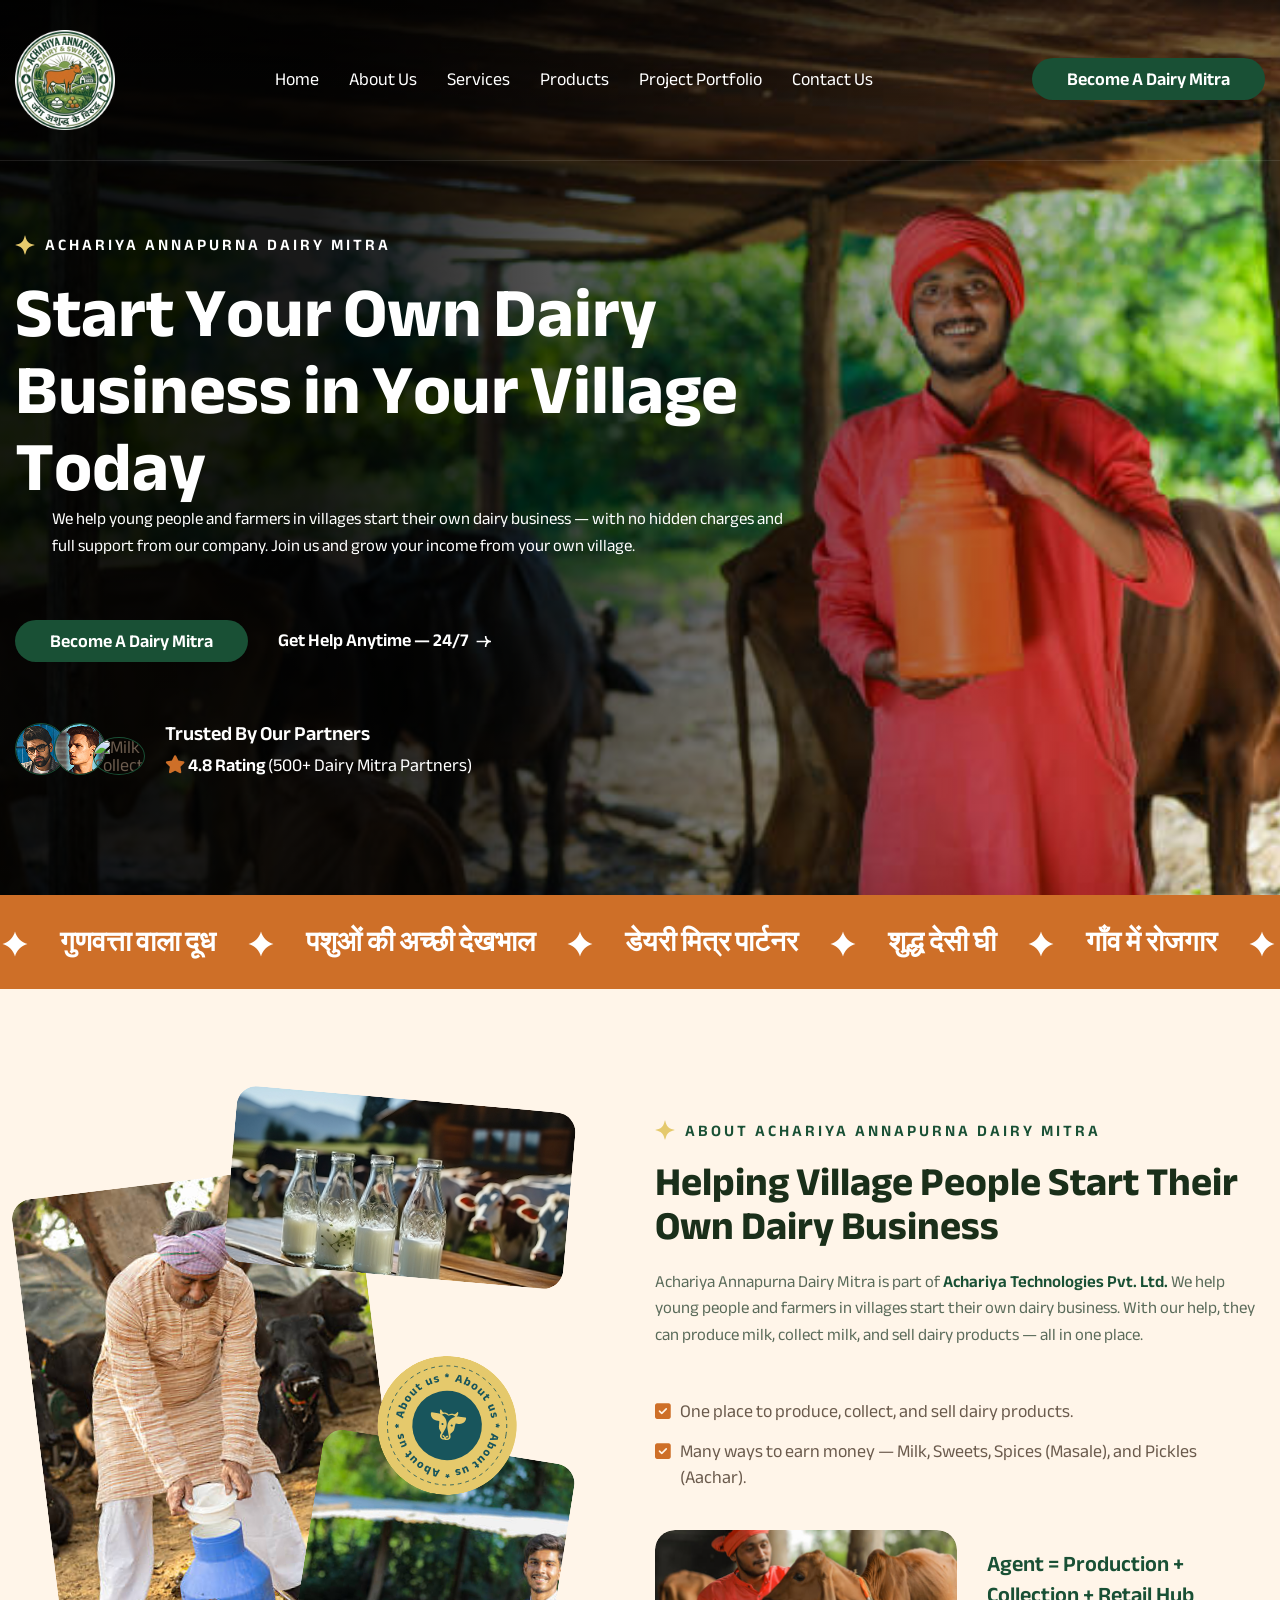
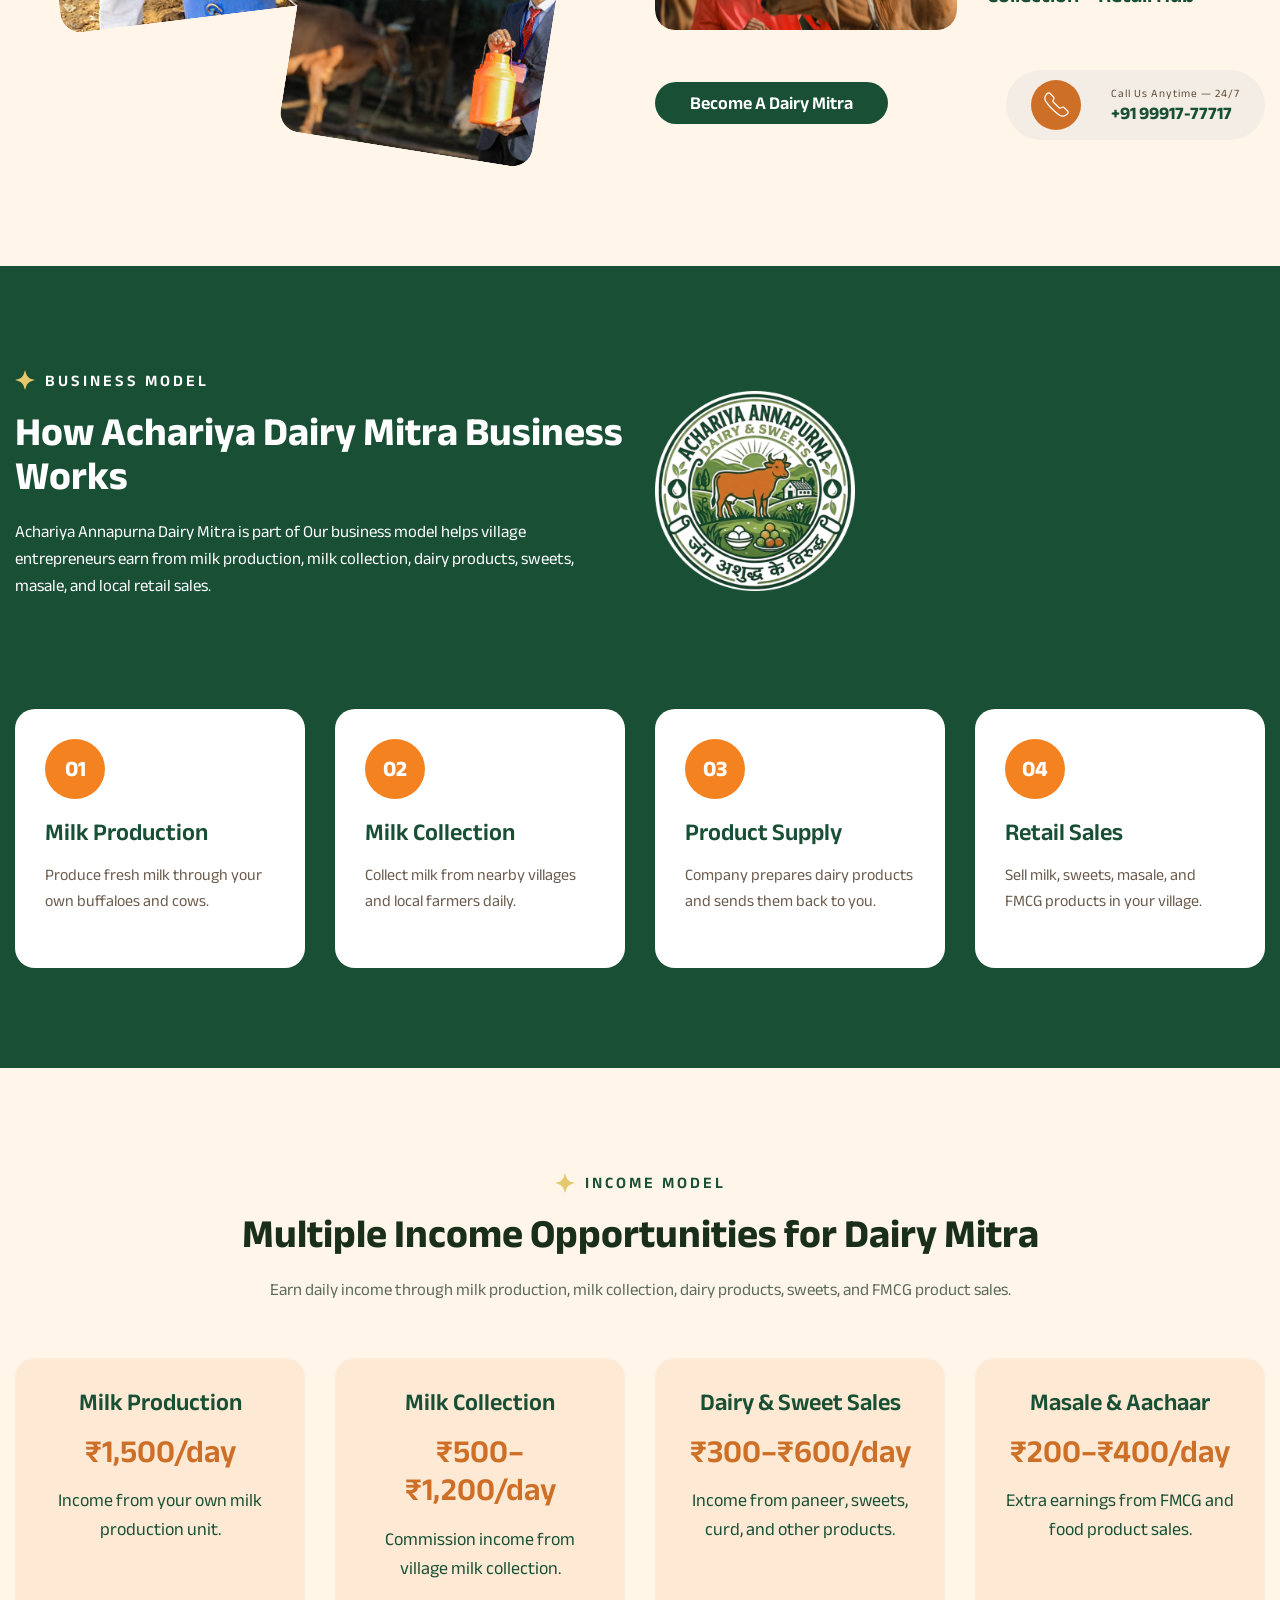
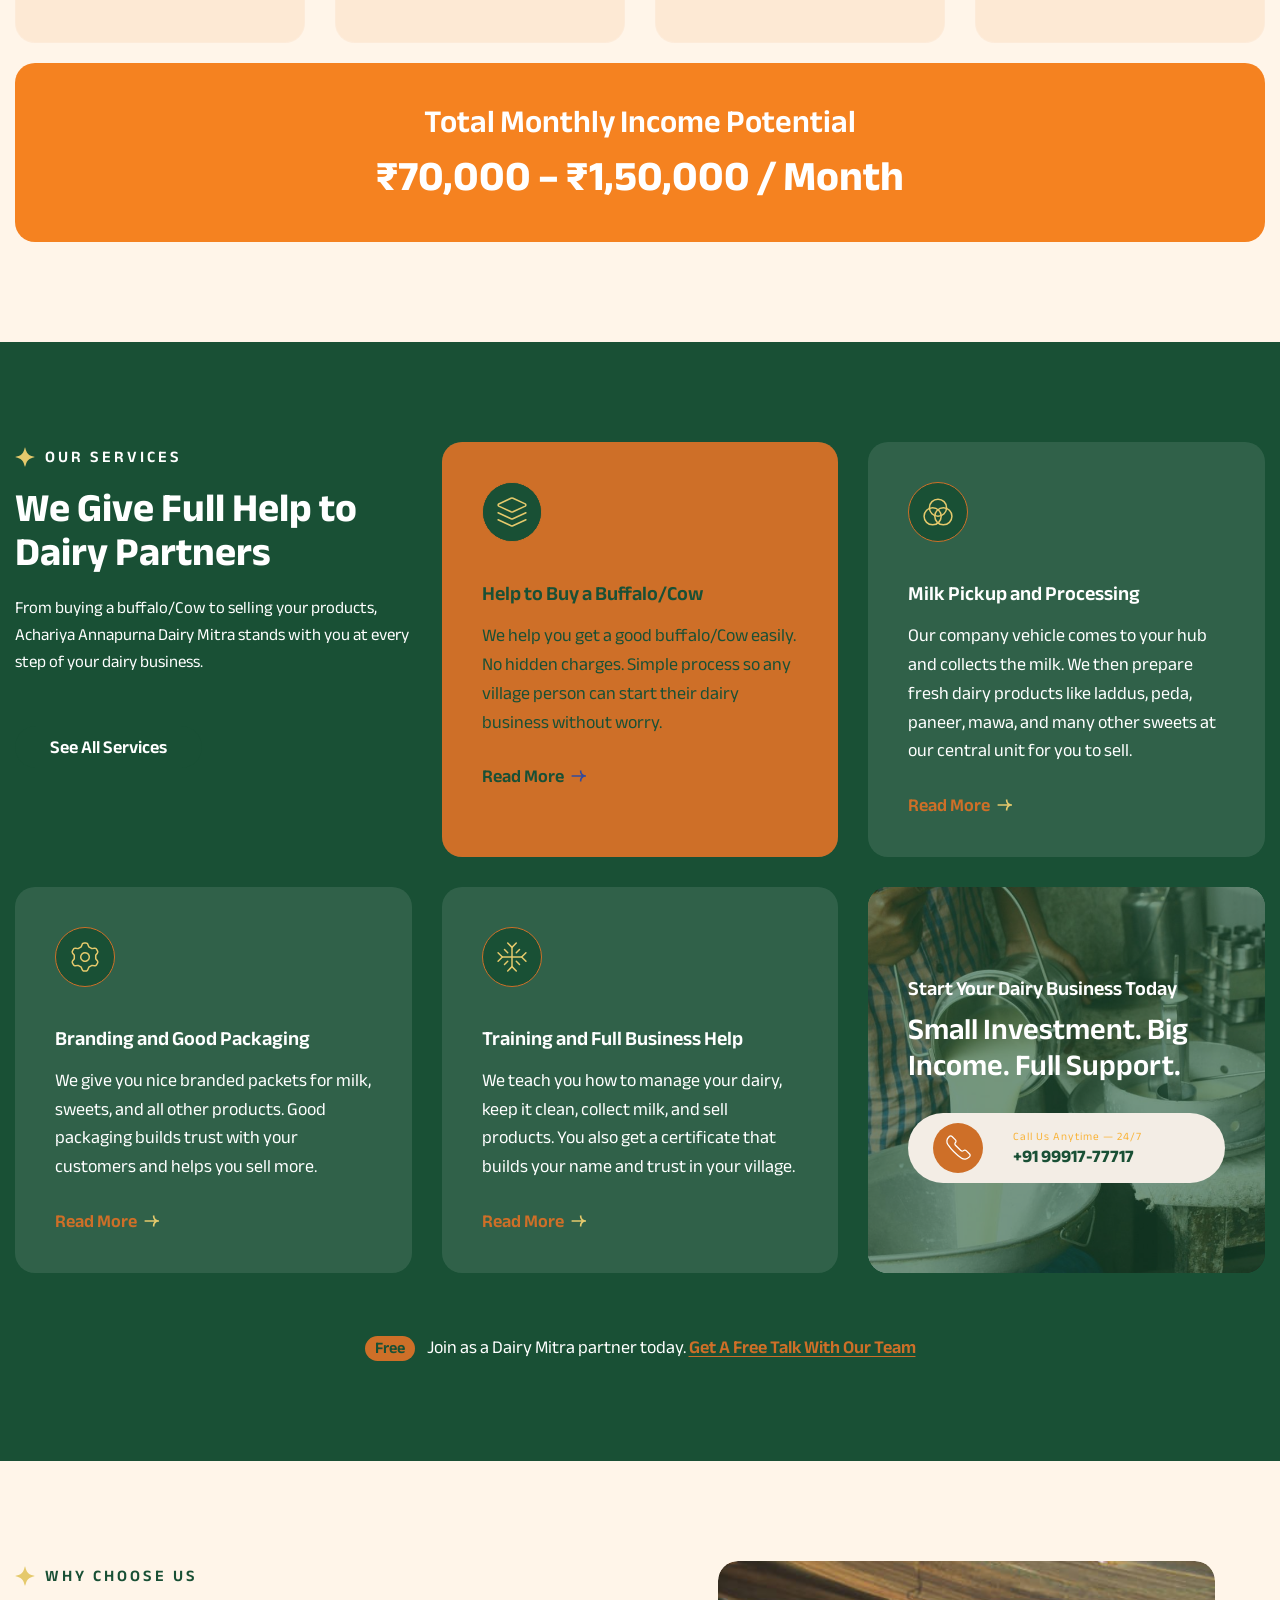
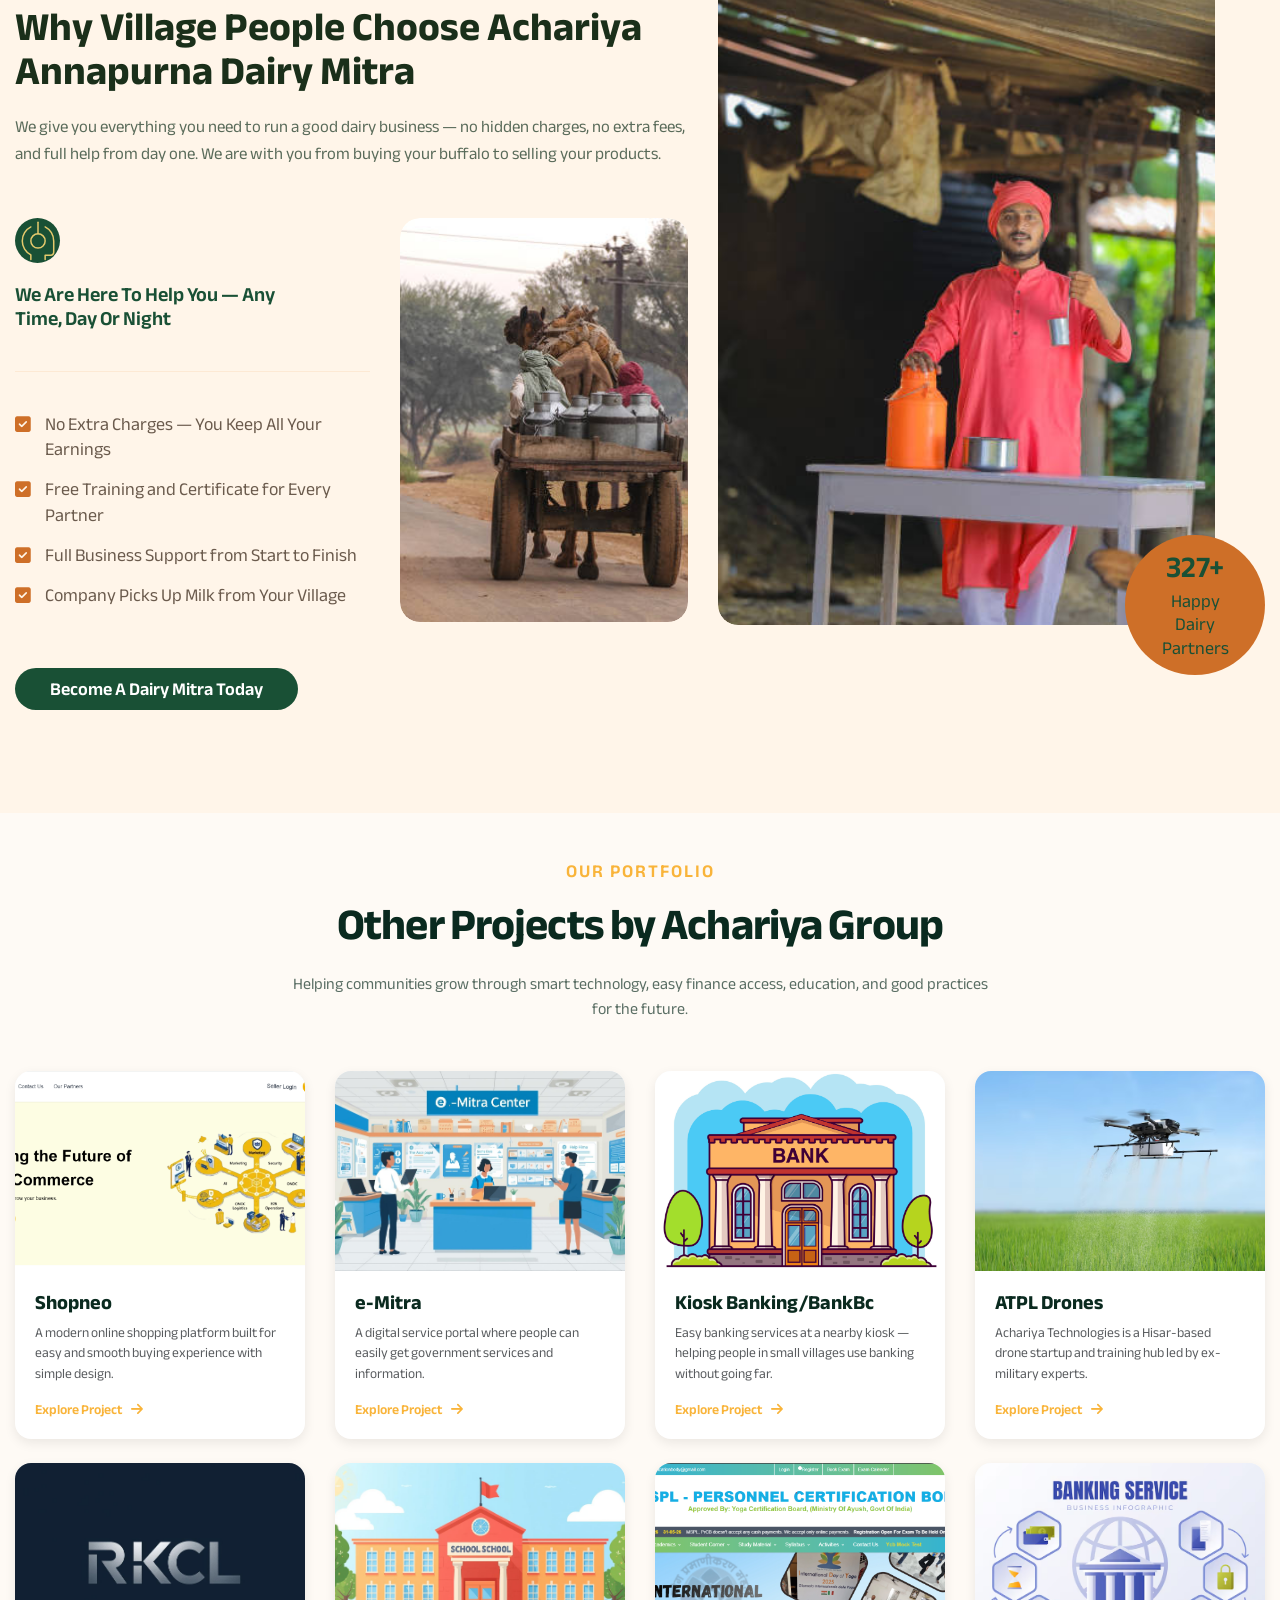
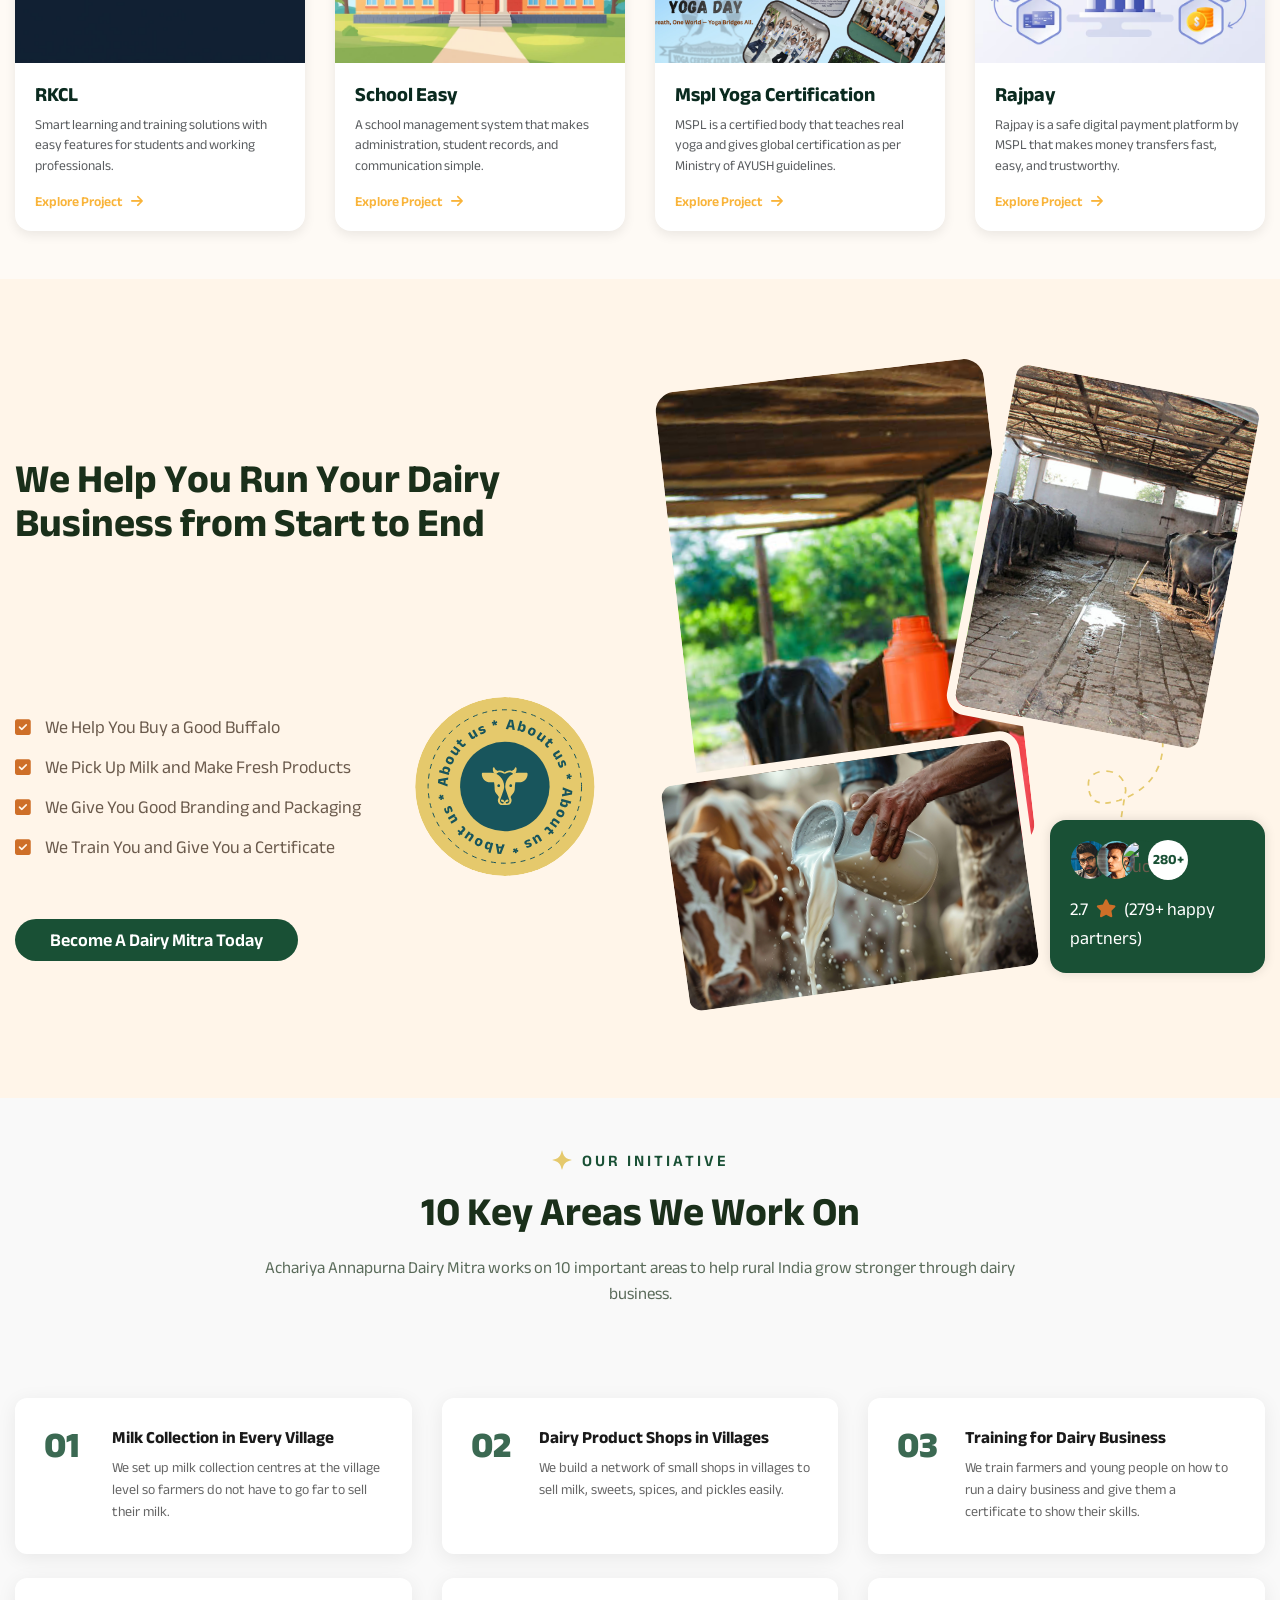
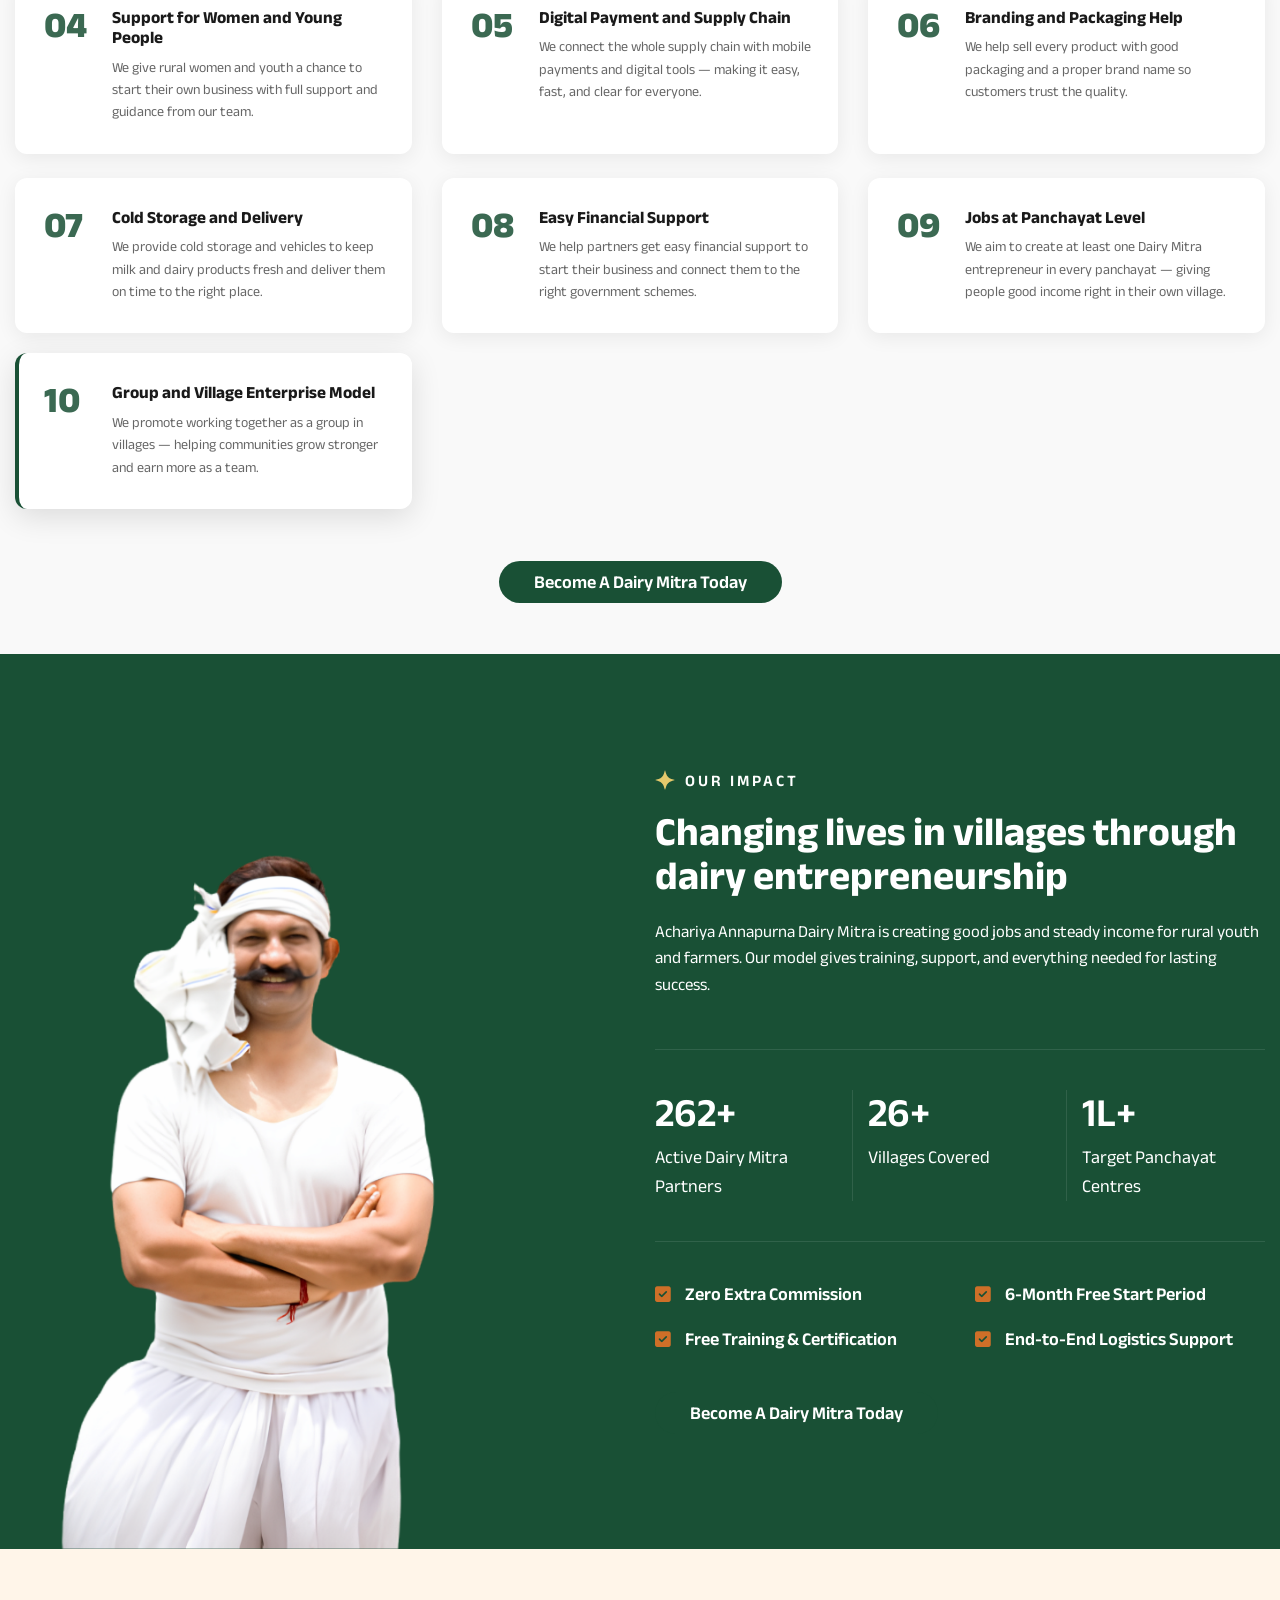
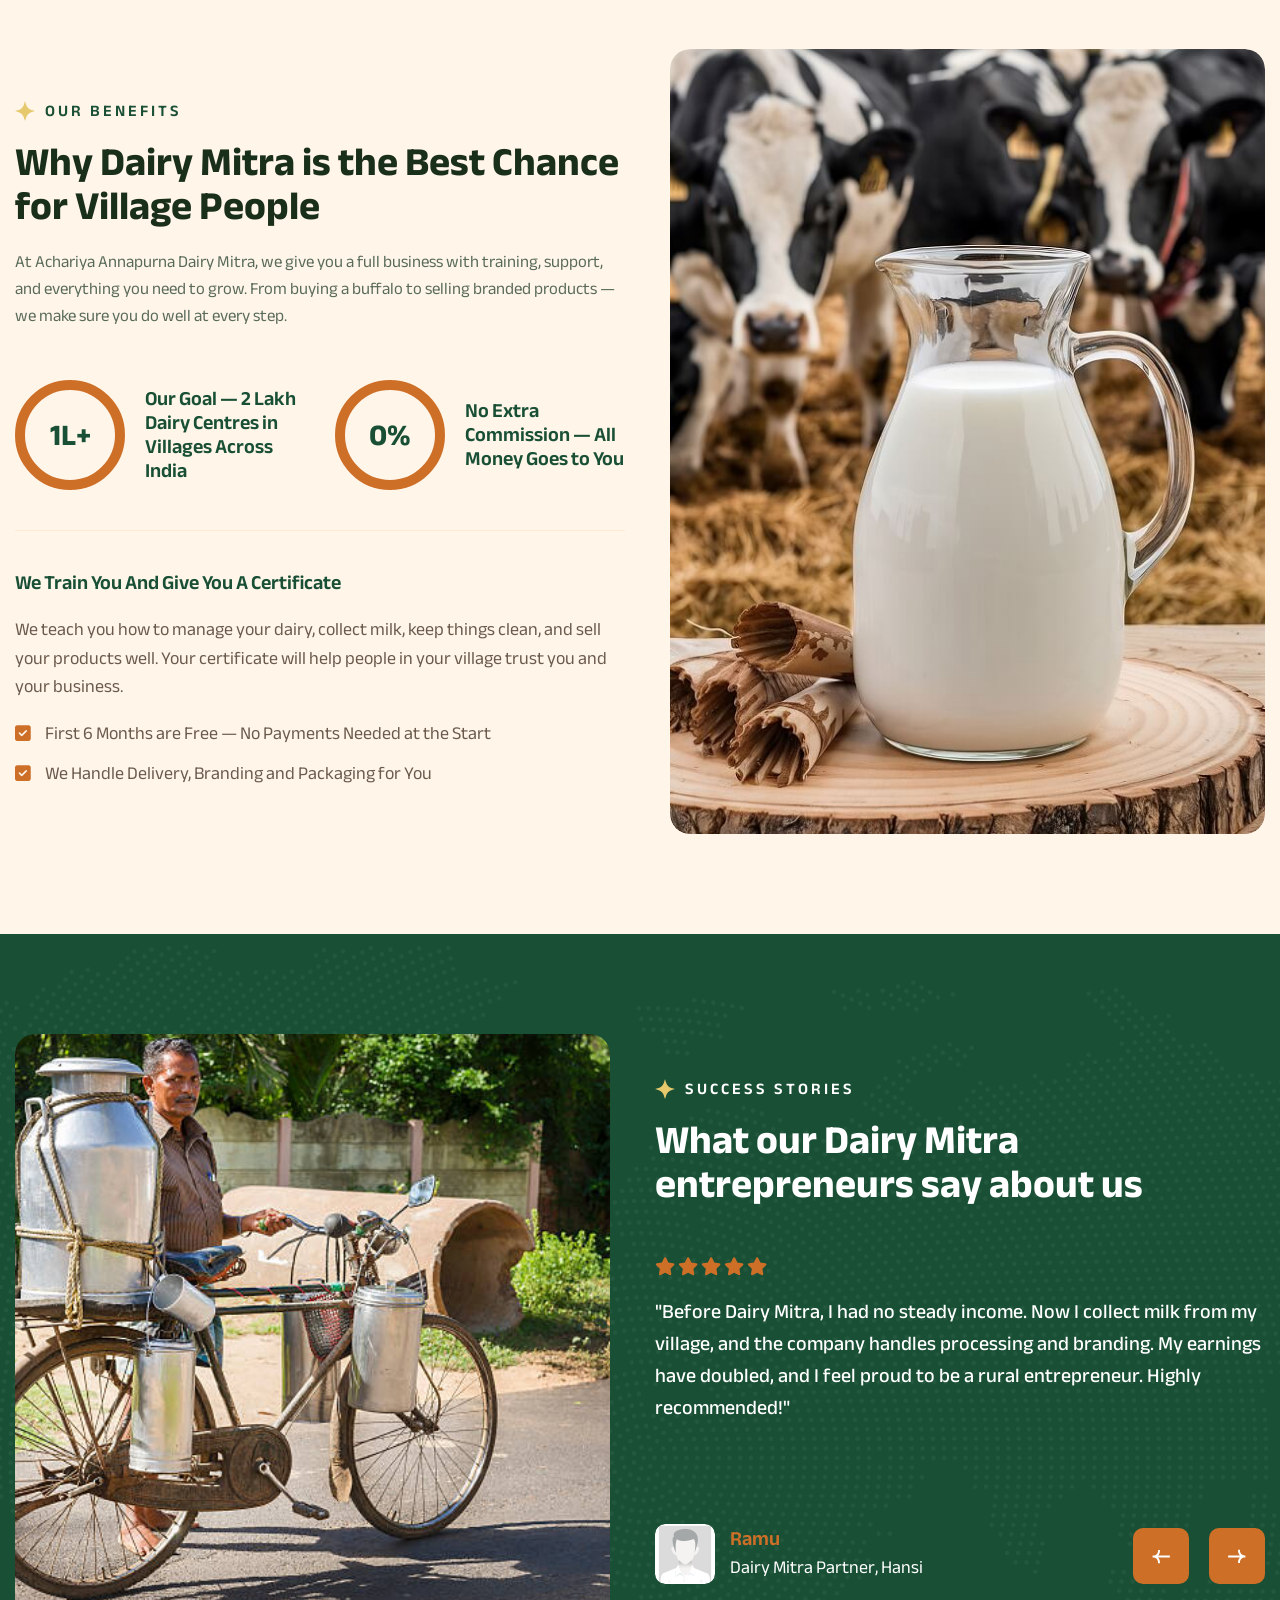
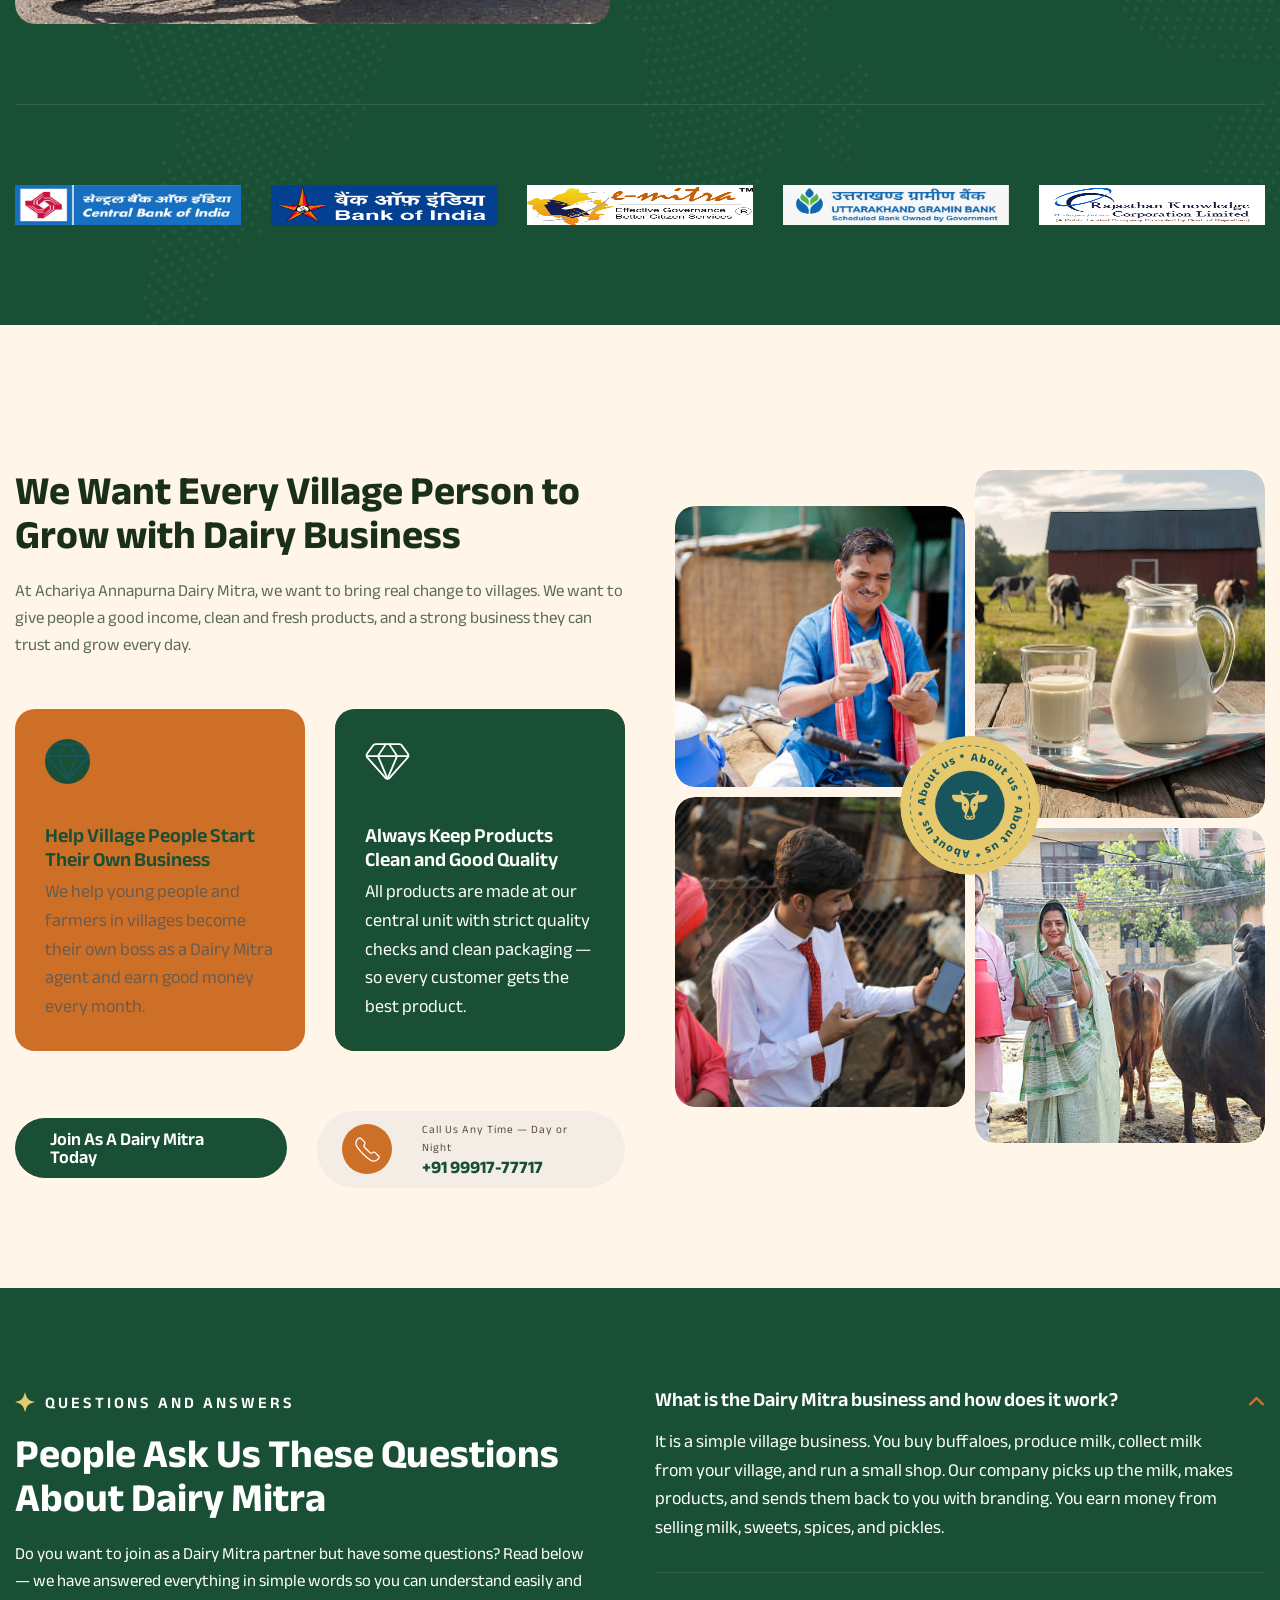
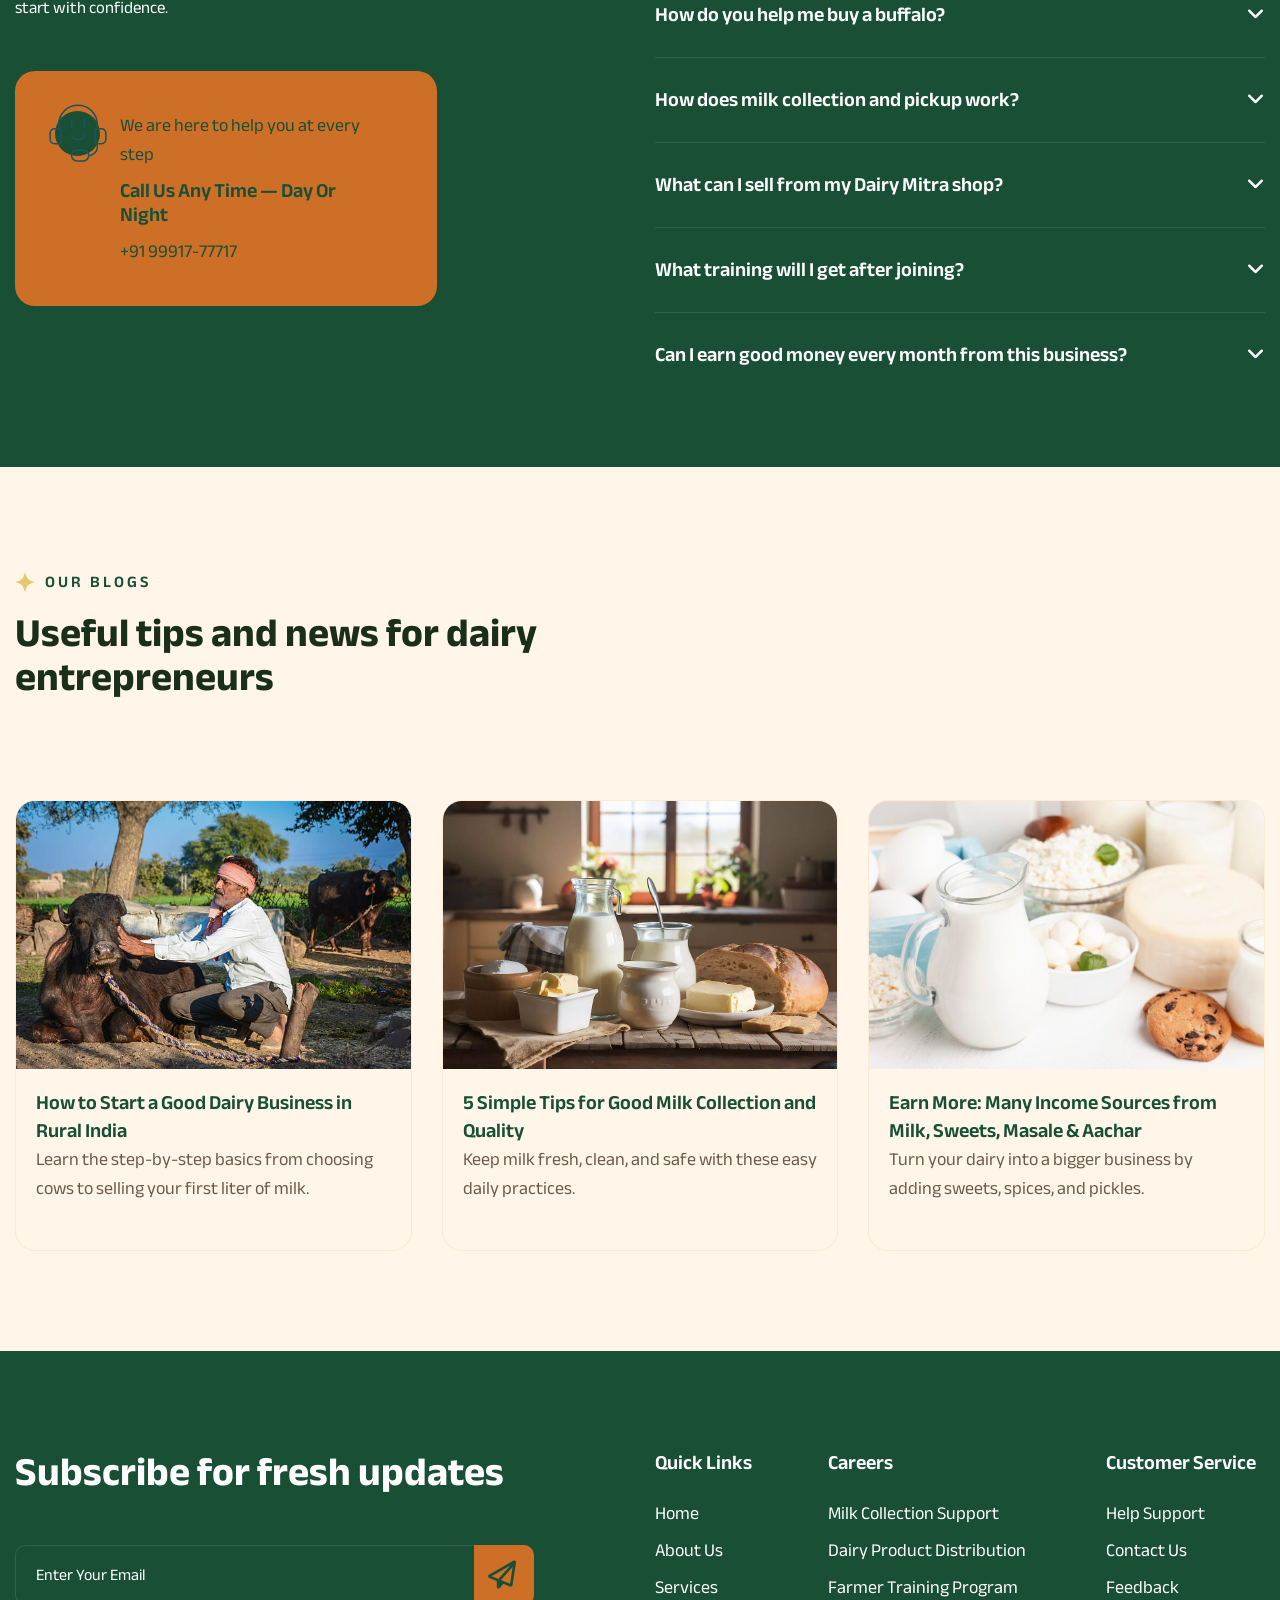
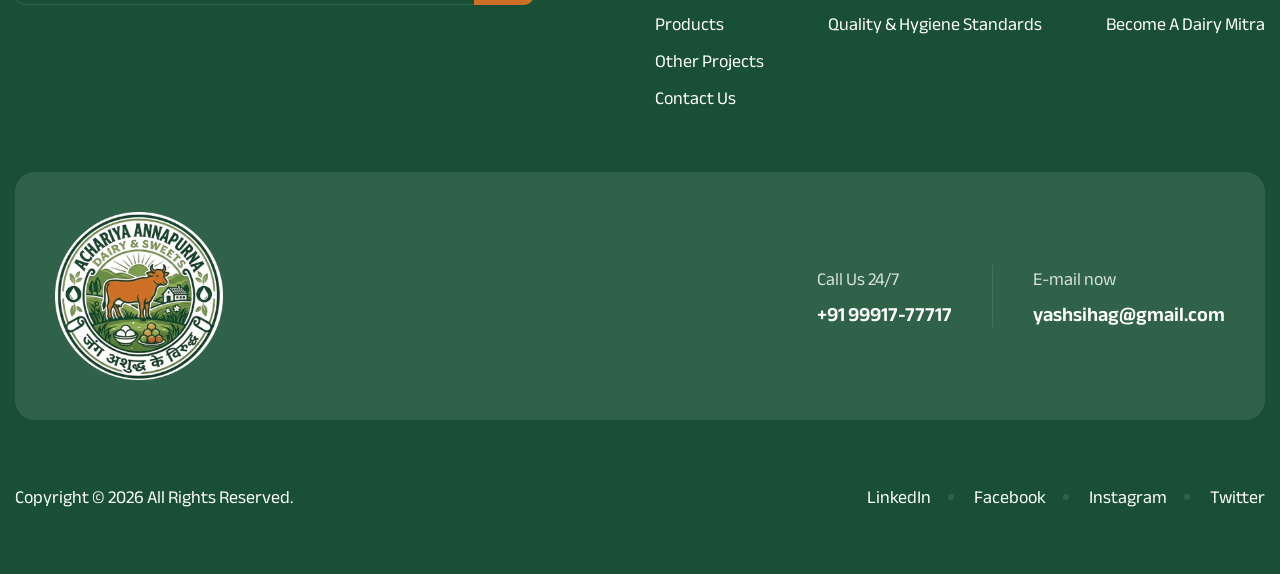
==== commit b1f4596d: "update some links" ====
--- a/index.html
+++ b/index.html
@@ -153,7 +153,7 @@
         <!-- Scrolling Ticker Start -->
         <div class="scrolling-ticker-box">
             <div class="scrolling-content">
-                <span><img src="images/icon-sparkle.svg" alt="star icon">पोषण से भरपूर घी</span>
+                <span><img src="images/icon-sparkle.svg" alt="star icon">गुणवत्ता वाला दूध</span>
                 <span><img src="images/icon-sparkle.svg" alt="star icon">पशुओं की अच्छी देखभाल</span>
                 <span><img src="images/icon-sparkle.svg" alt="star icon">डेयरी मित्र पार्टनर</span>
                 <span><img src="images/icon-sparkle.svg" alt="star icon">शुद्ध देसी घी</span>
@@ -165,7 +165,7 @@
             </div>
 
             <div class="scrolling-content">
-                <span><img src="images/icon-sparkle.svg" alt="star icon">पोषण से भरपूर घी</span>
+                <span><img src="images/icon-sparkle.svg" alt="star icon">गुणवत्ता वाला दूध</span>
                 <span><img src="images/icon-sparkle.svg" alt="star icon">पशुओं की अच्छी देखभाल</span>
                 <span><img src="images/icon-sparkle.svg" alt="star icon">डेयरी मित्र पार्टनर</span>
                 <span><img src="images/icon-sparkle.svg" alt="star icon">शुद्ध देसी घी</span>
